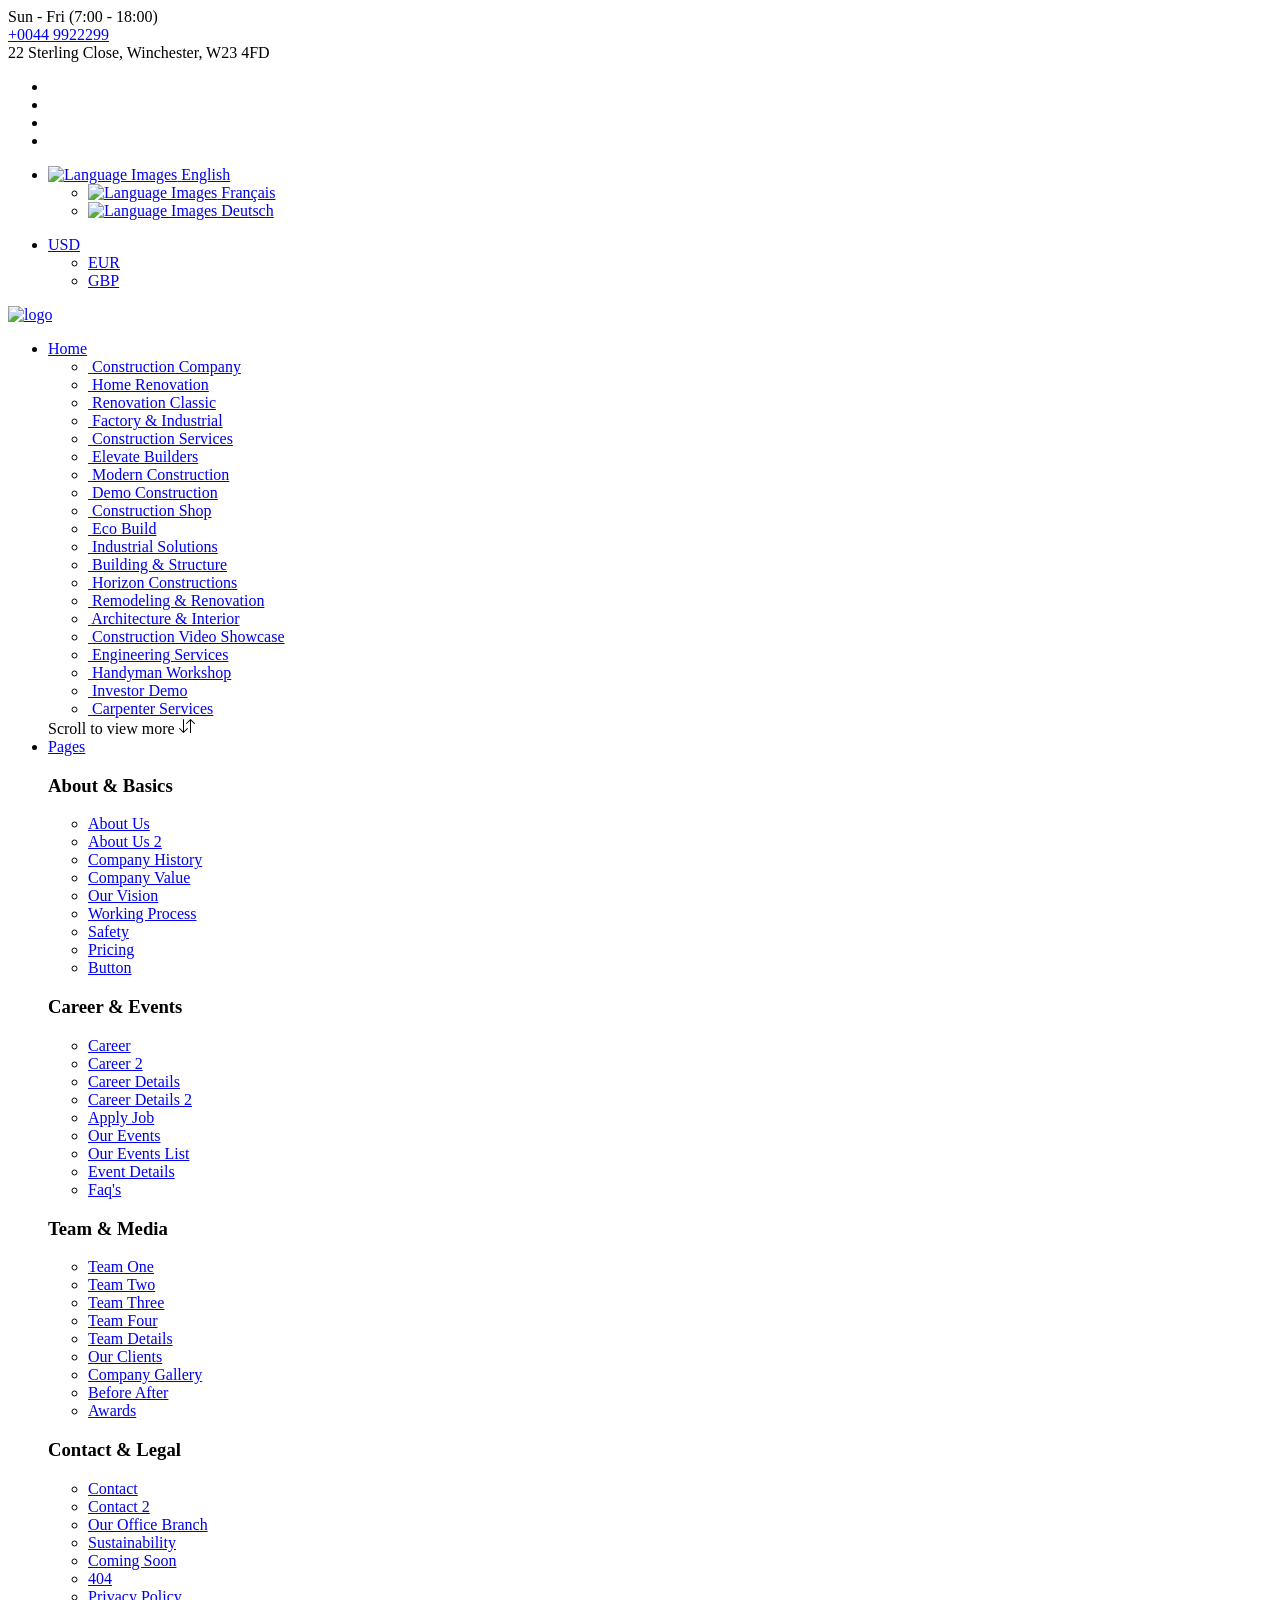
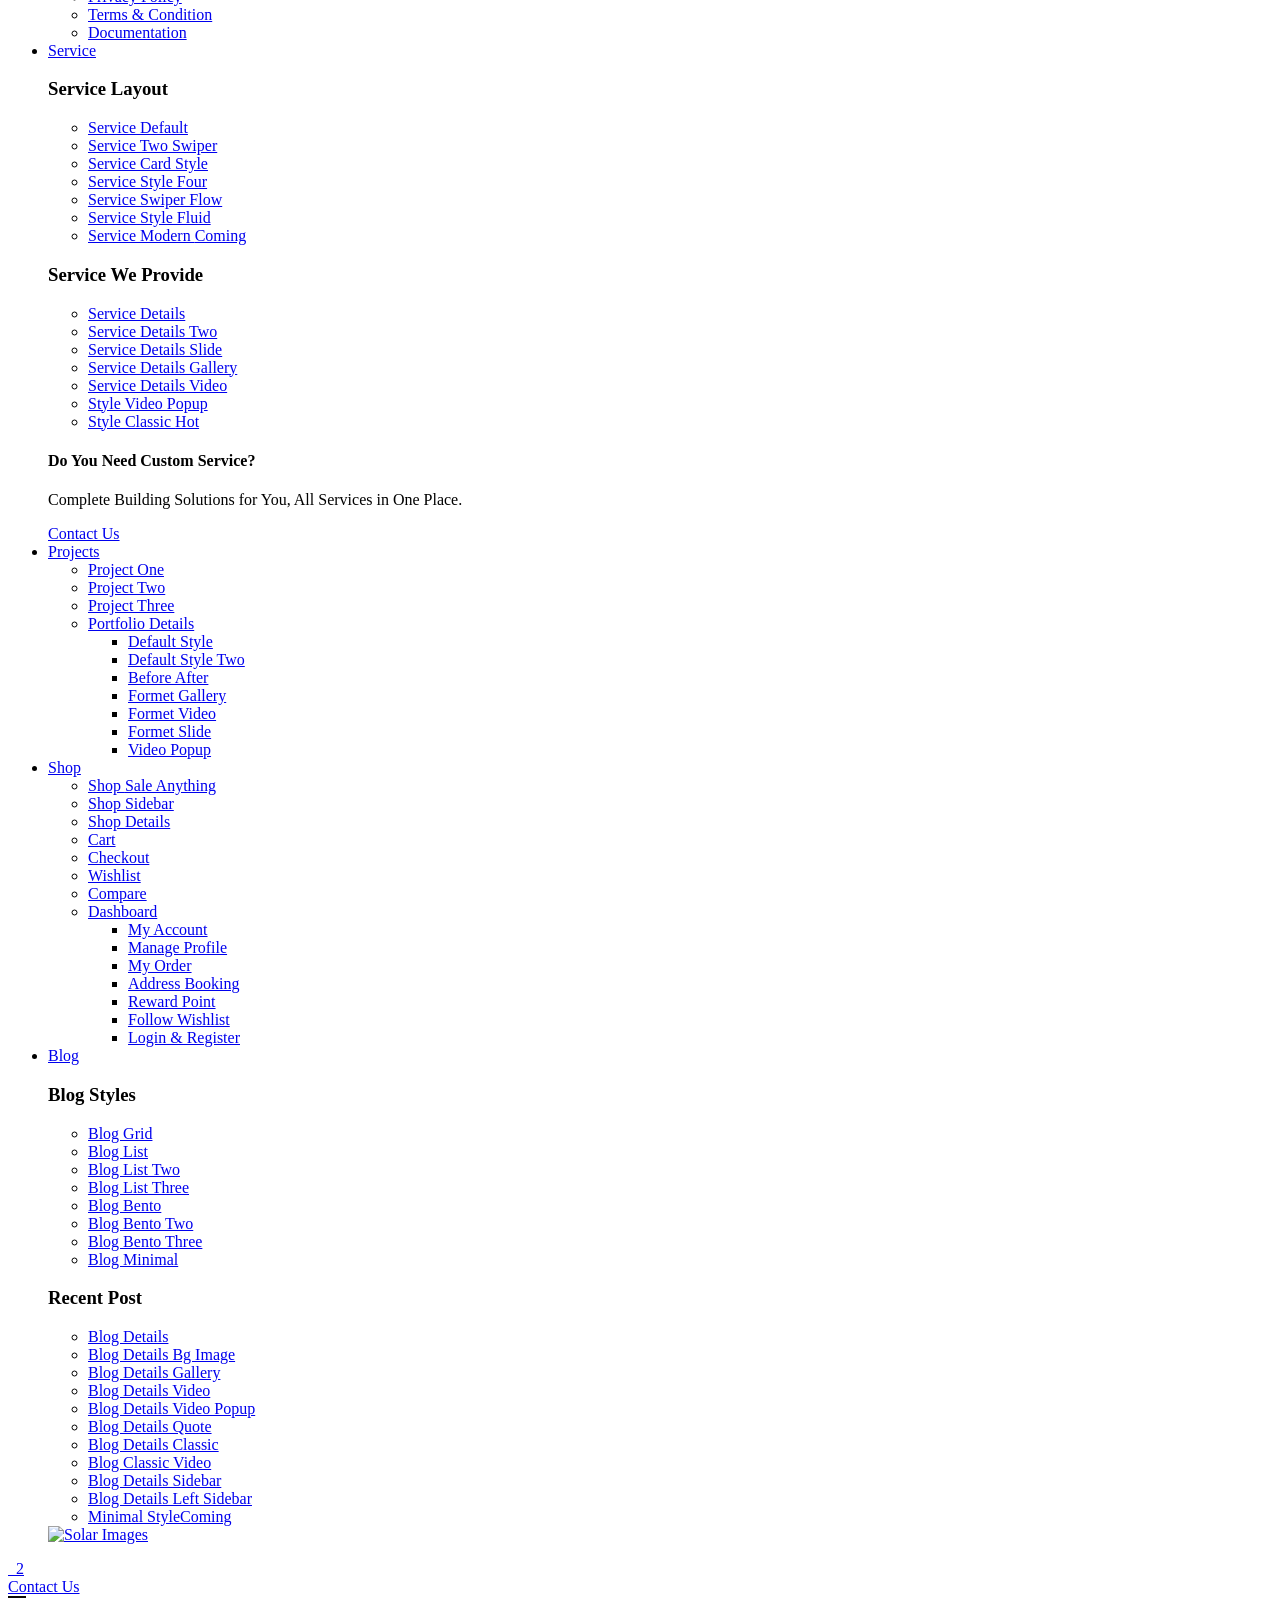
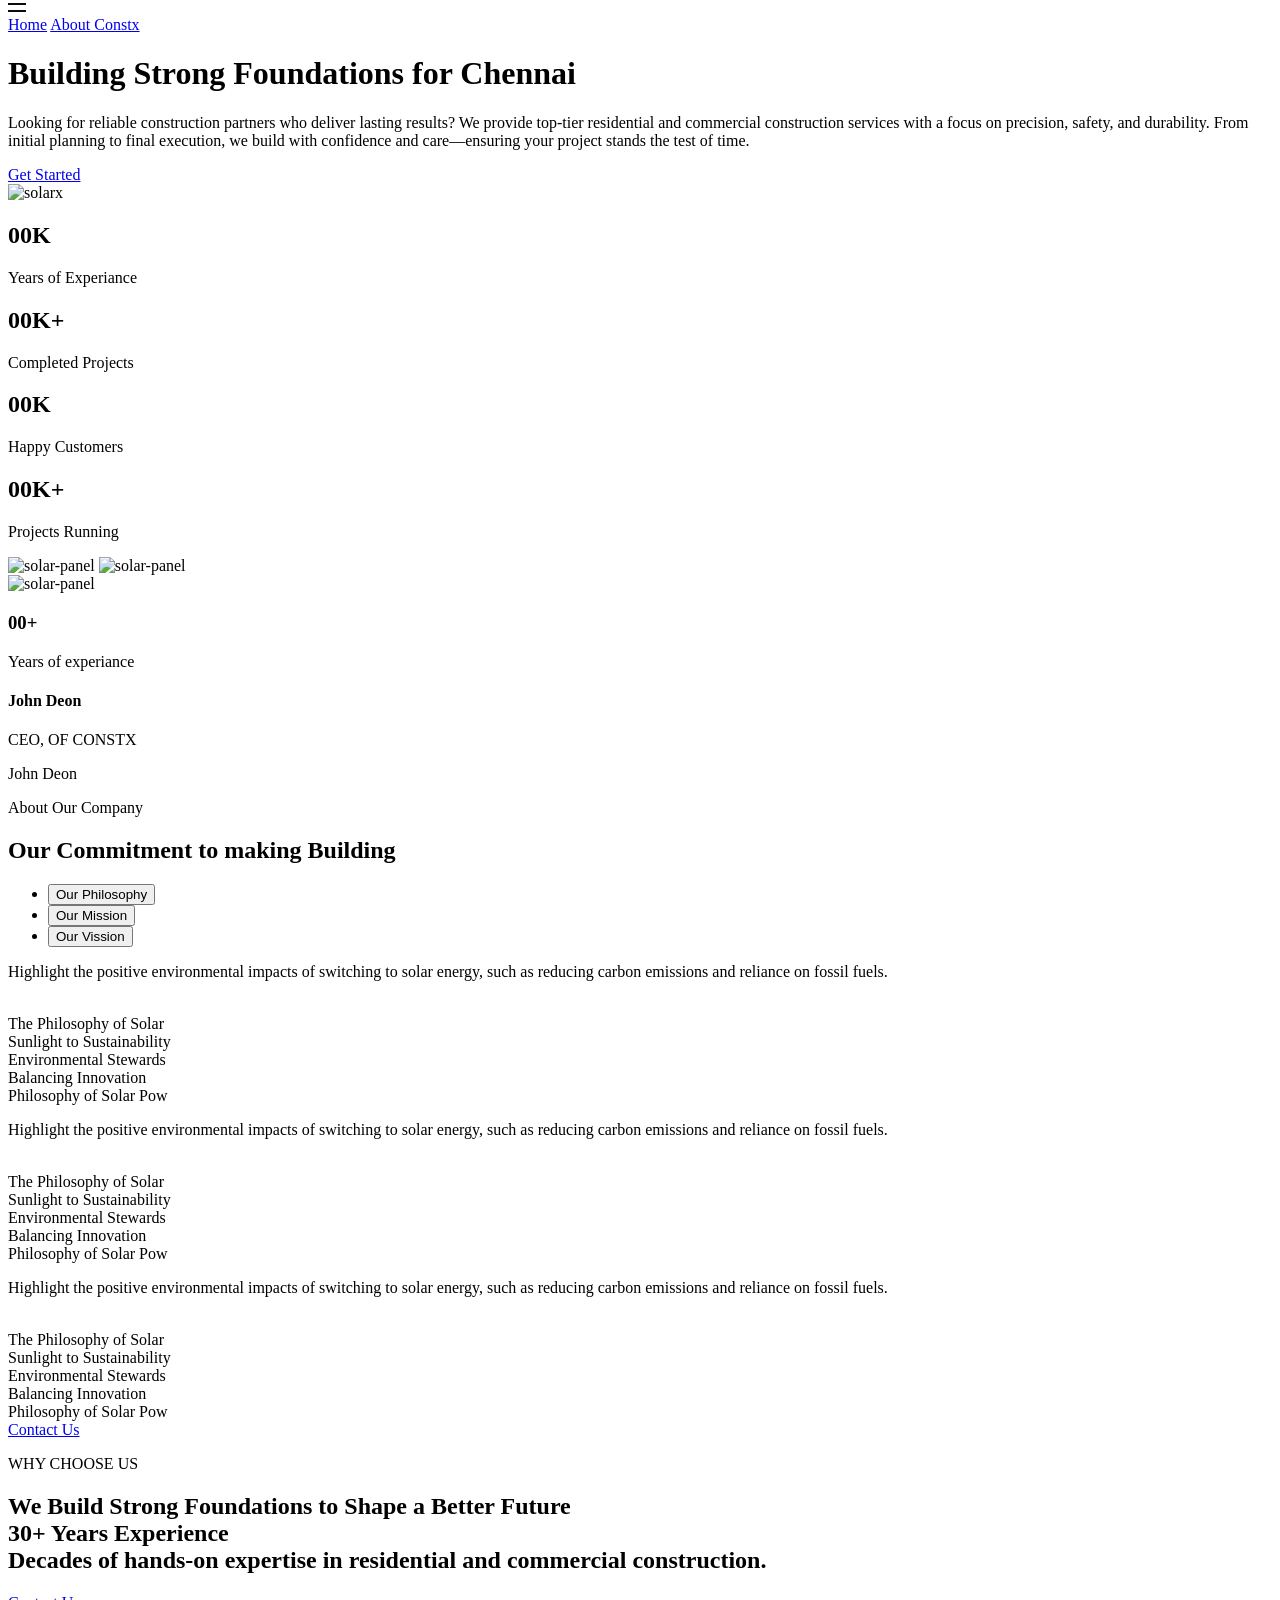
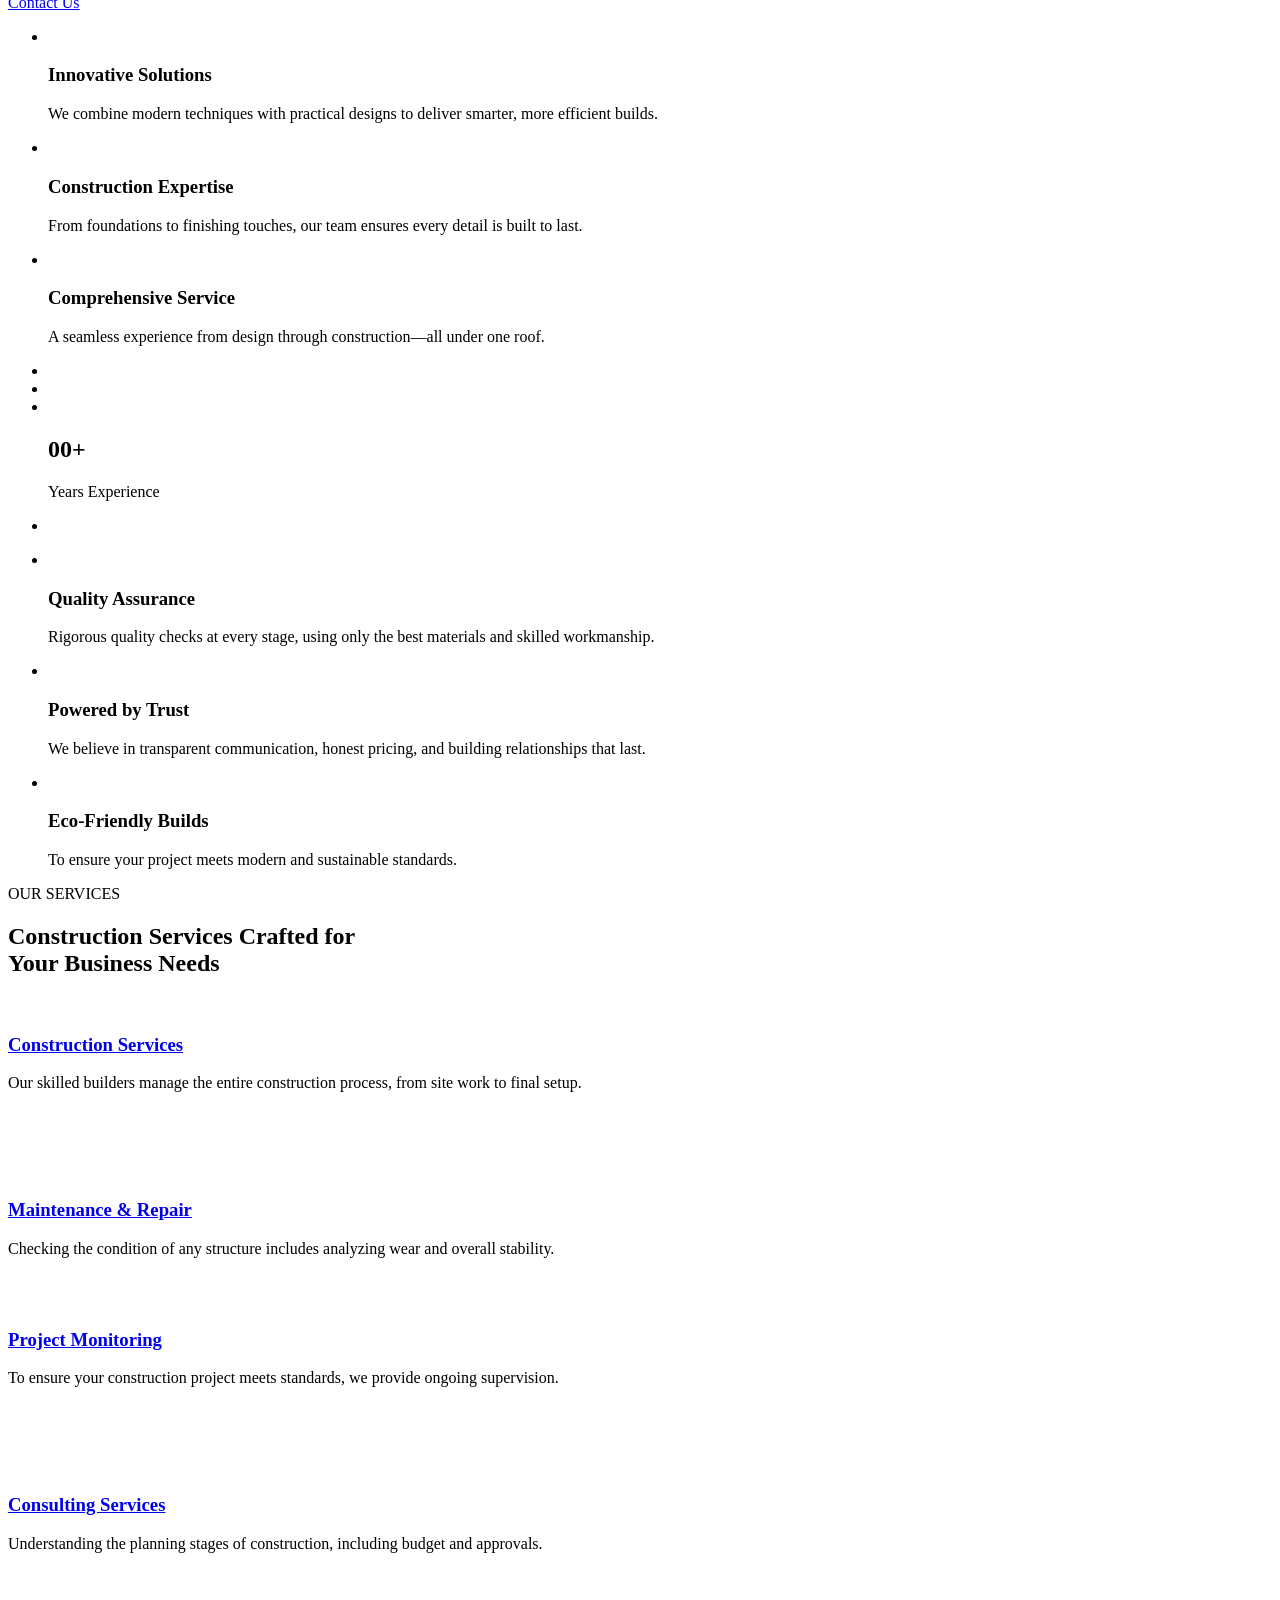
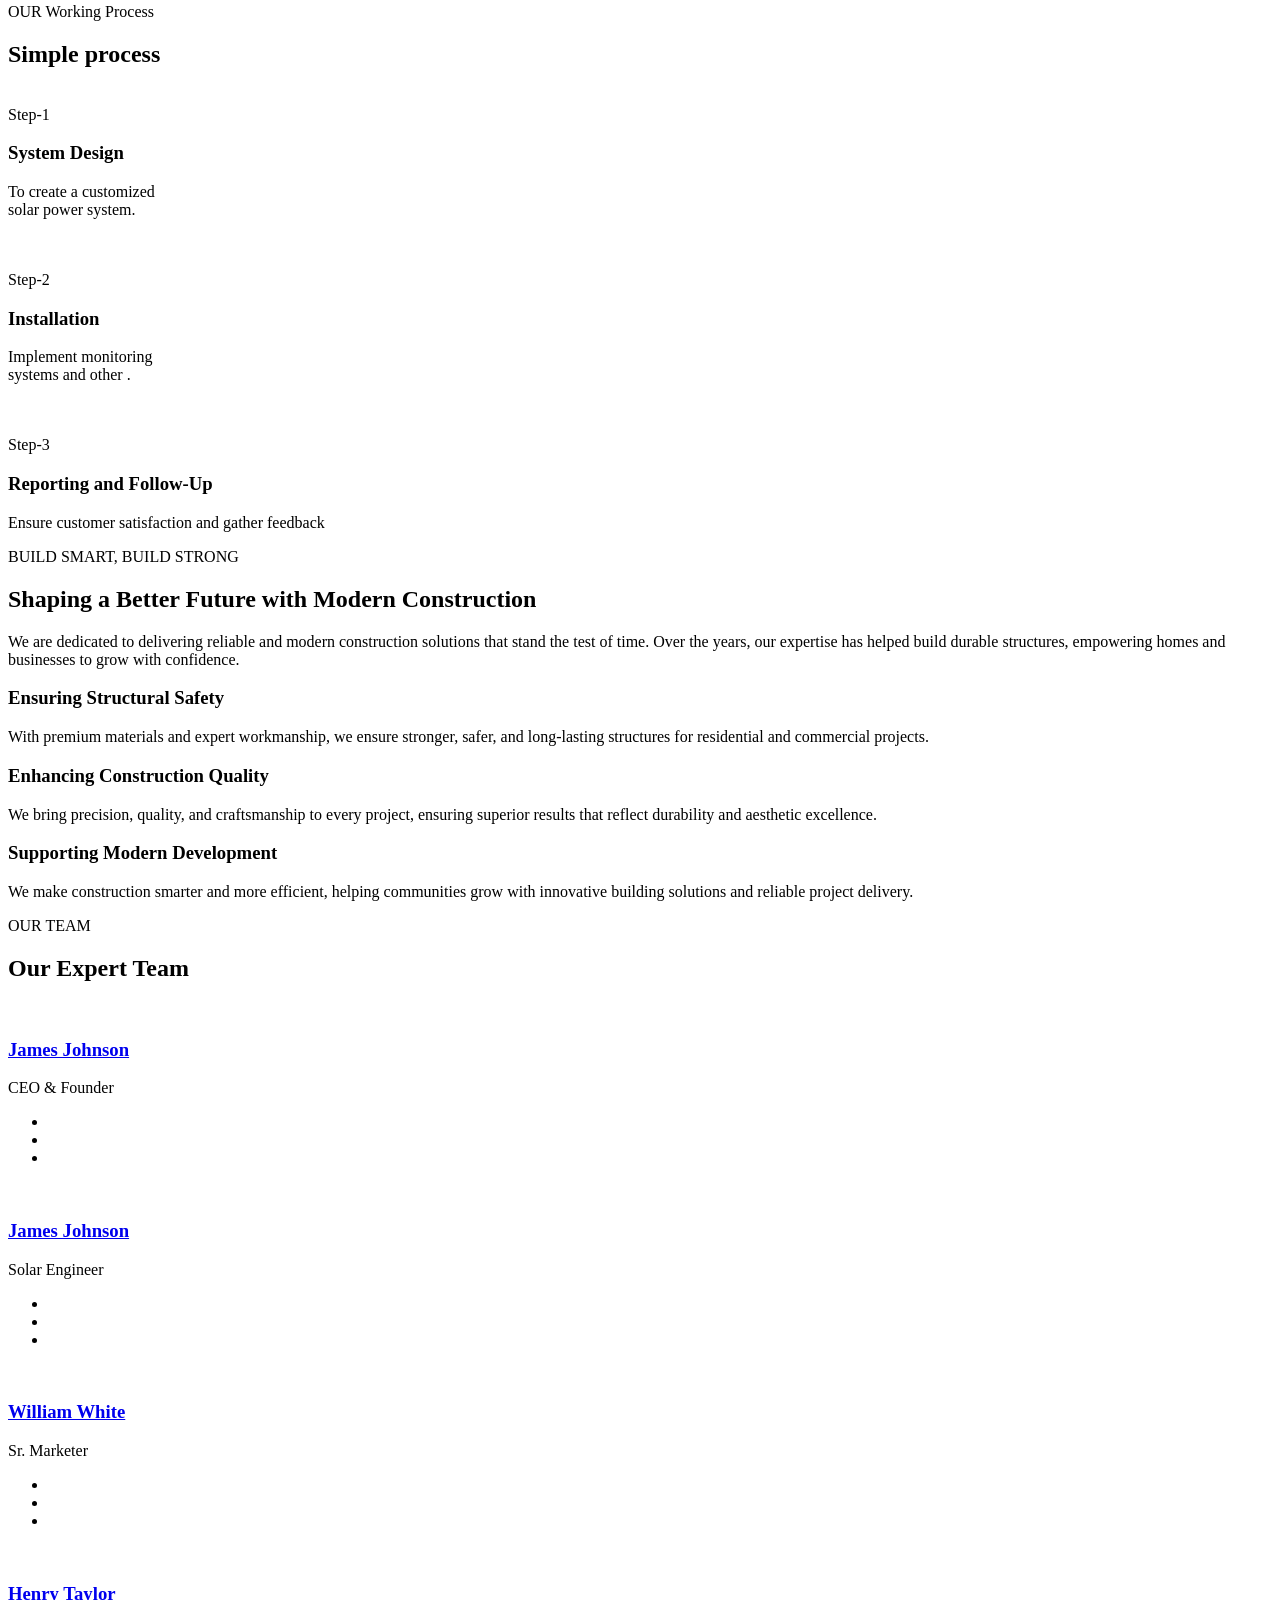
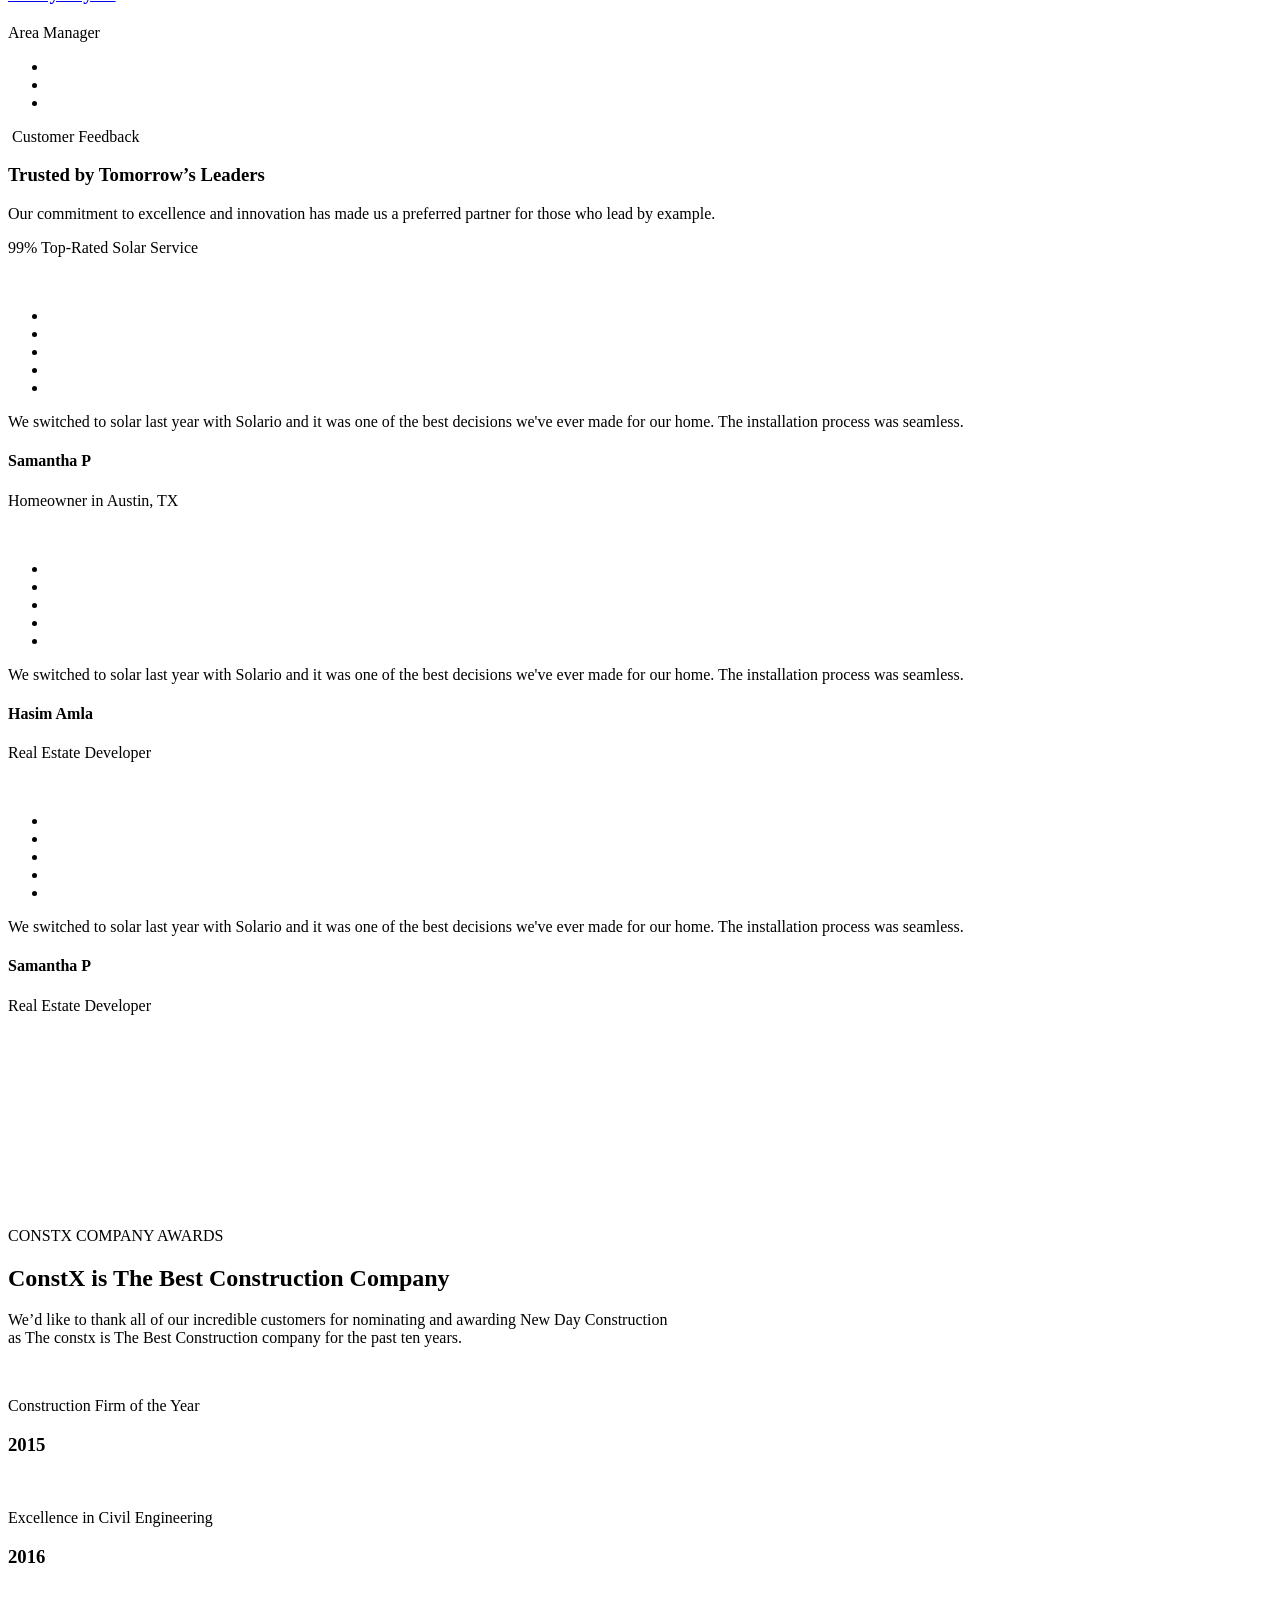
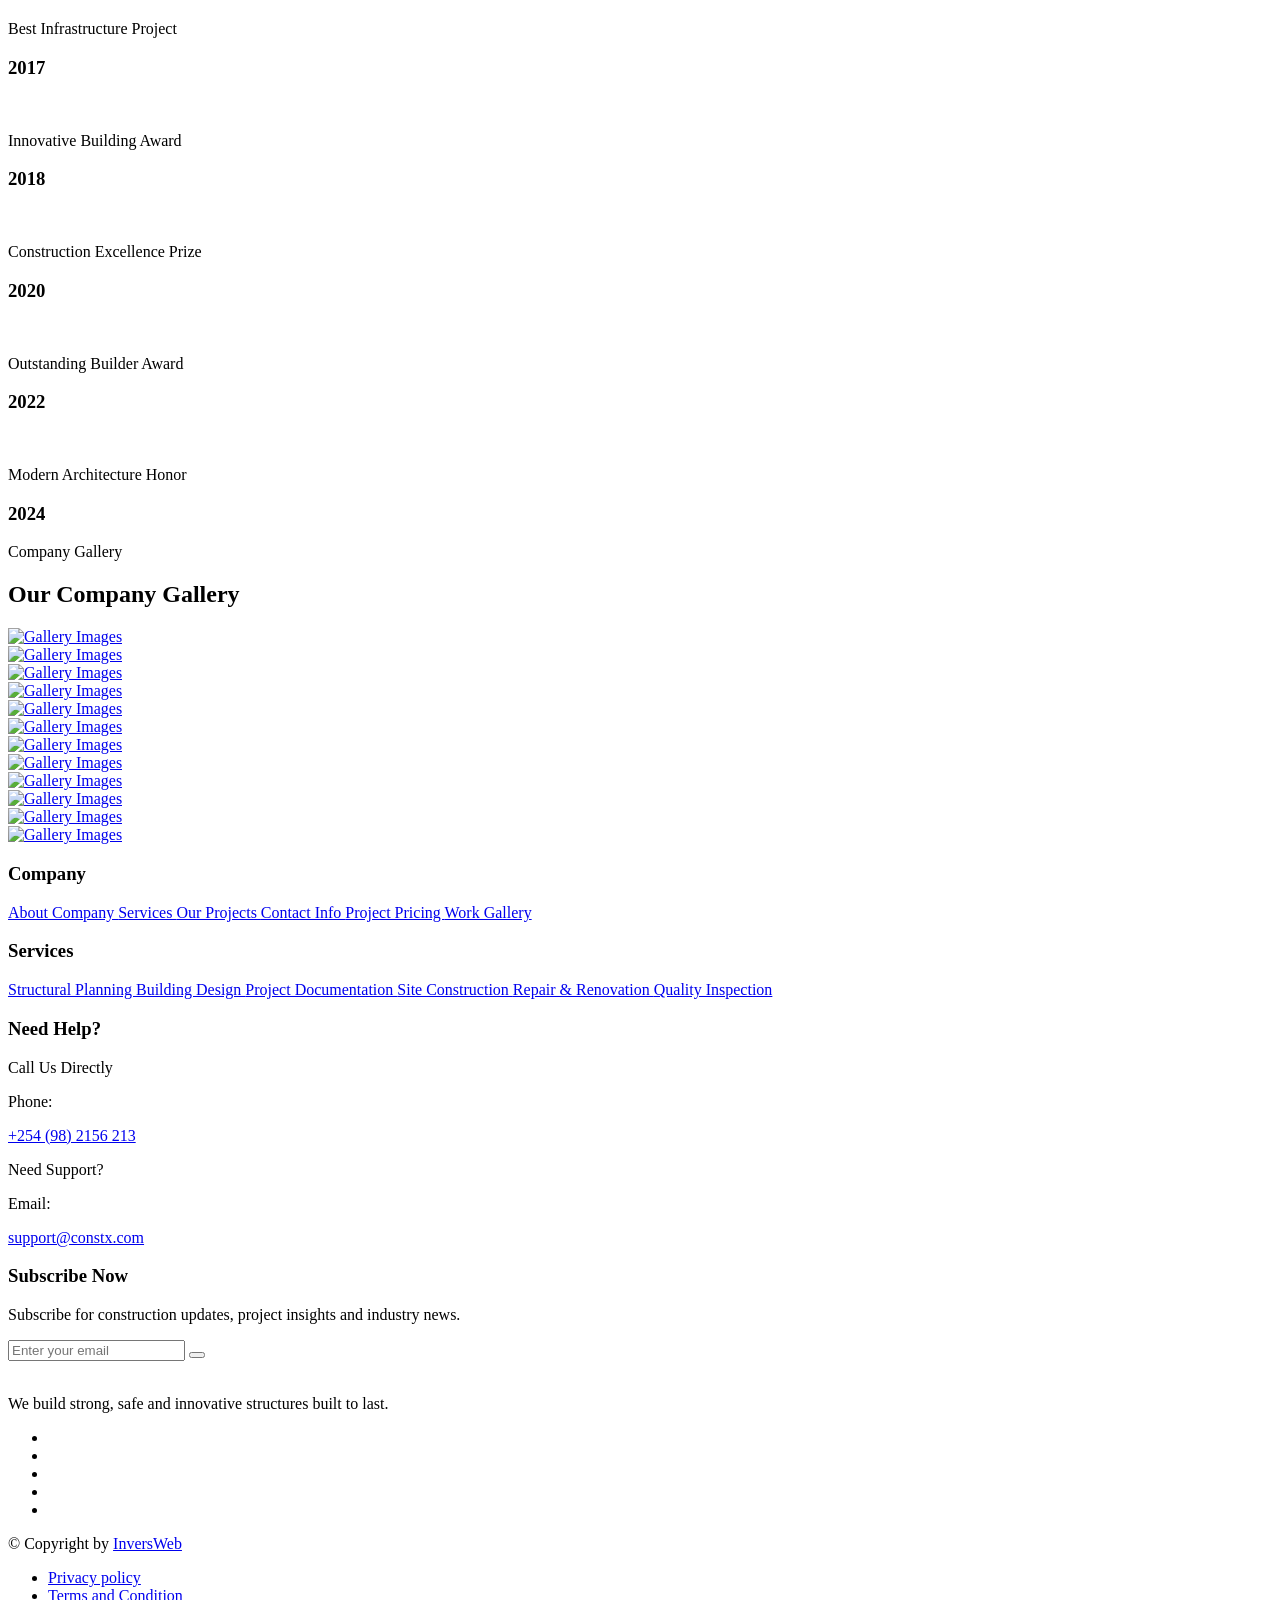
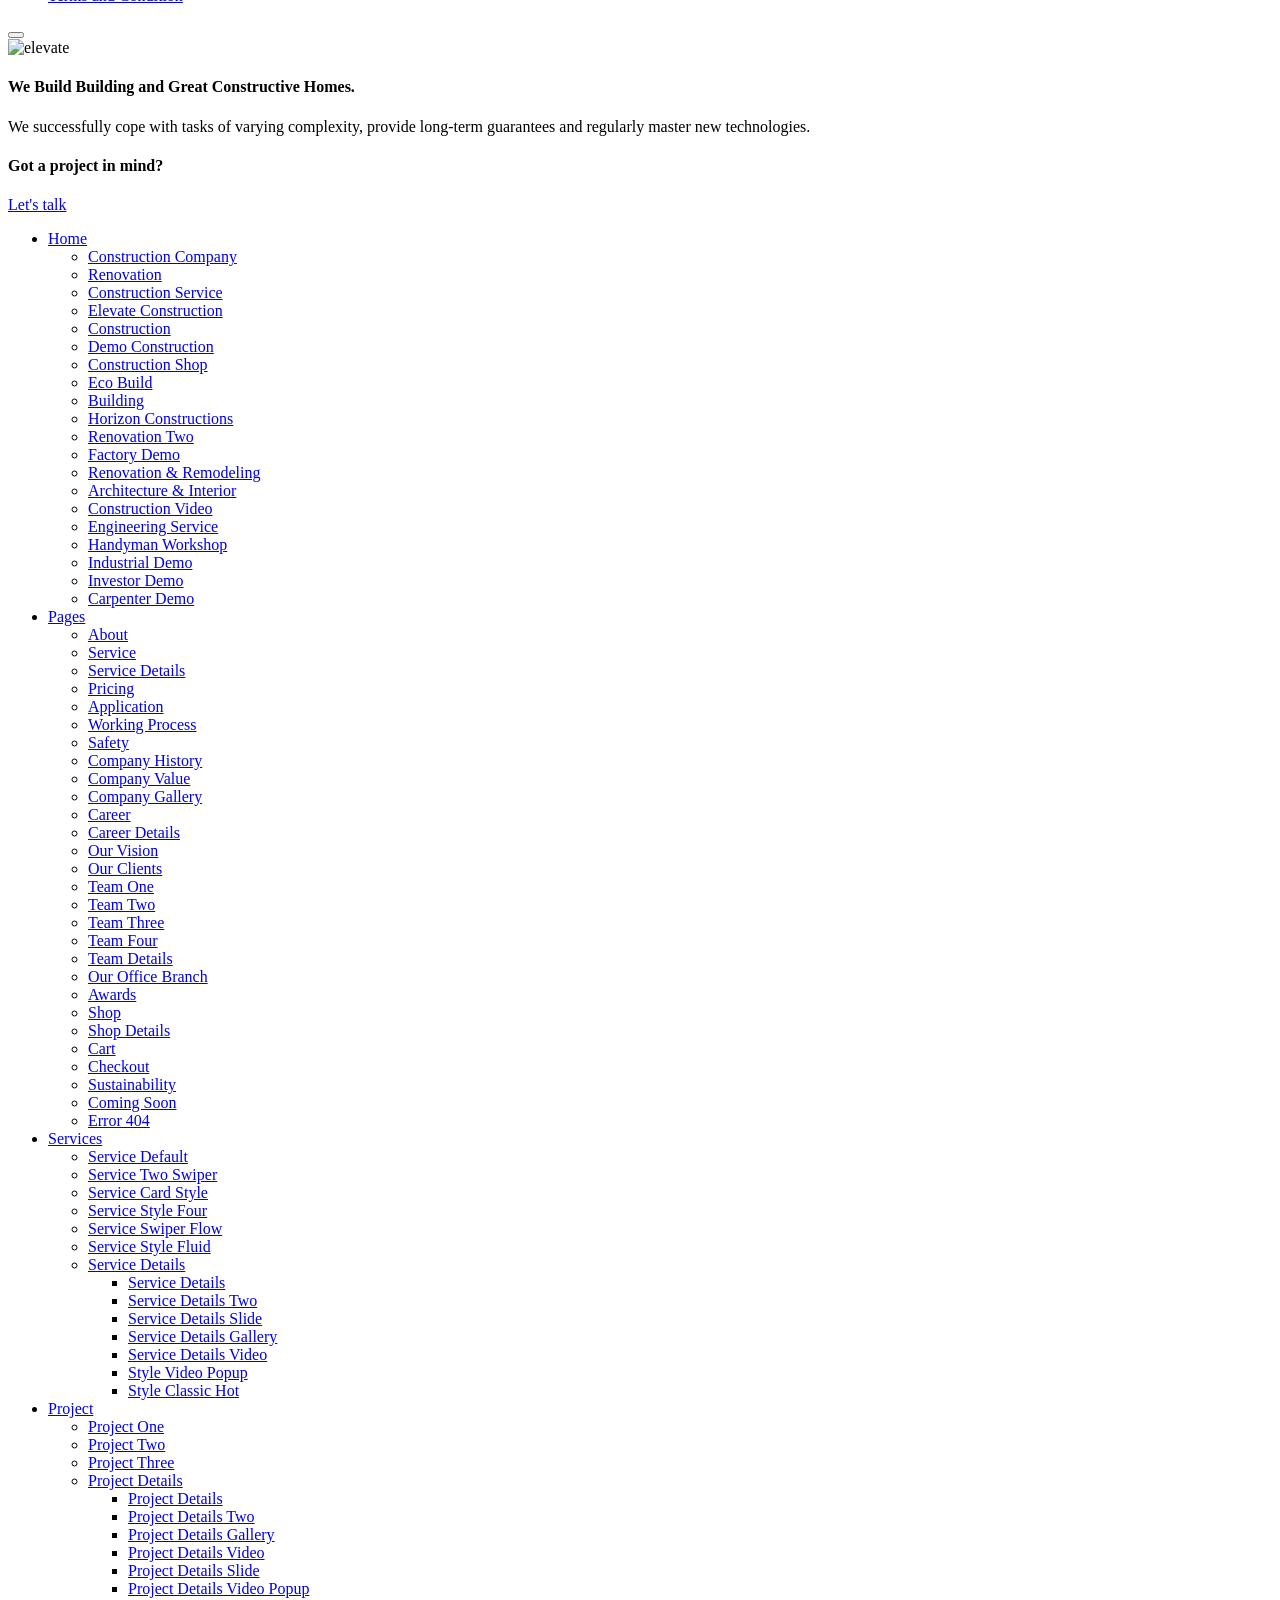
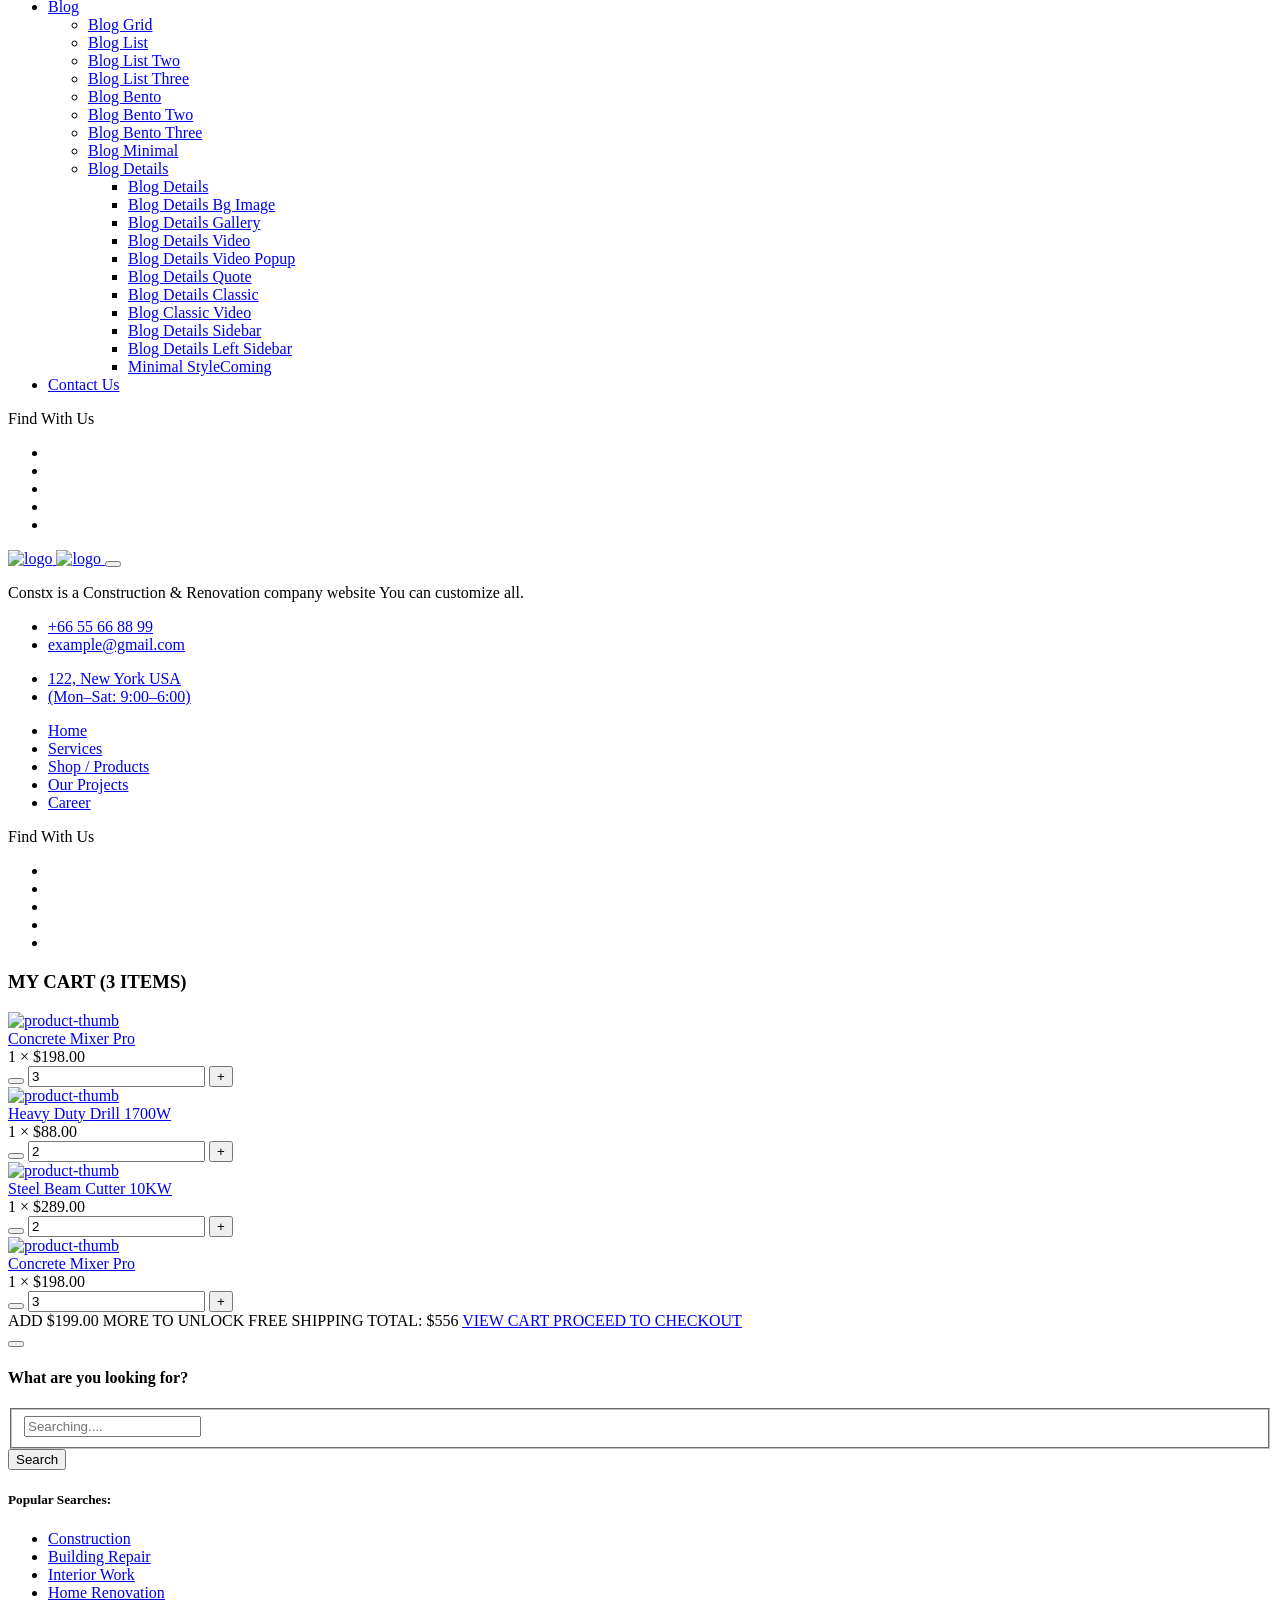
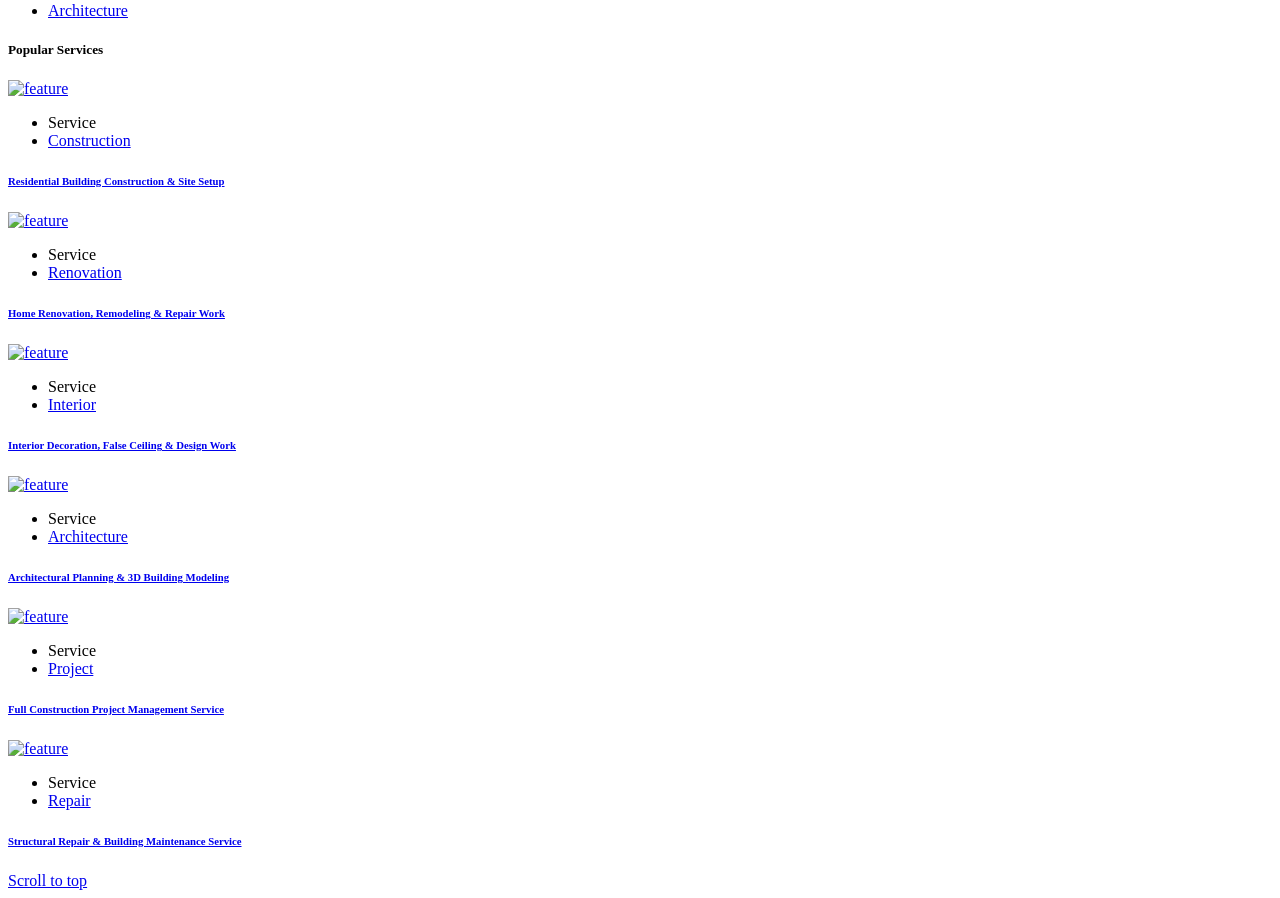
==== about.html @ 5472fe1e "Add files via upload" ====
<!DOCTYPE html>
<html lang="en">

<head>
    <link rel="preconnect" href="https://fonts.googleapis.com/">
    <link rel="preconnect" href="https://fonts.gstatic.com/" crossorigin>

    <meta charset="UTF-8">
    <meta http-equiv="X-UA-Compatible" content="IE=edge">
    <meta name="viewport" content="width=device-width, initial-scale=1.0">
    <meta name="description" content="A modern and responsive construction website template built for construction, interior design, handyman, plumber, renovation and maintenance businesses. Clean design, fast performance and SEO optimized for professional service websites.">
    <!-- Place favicon.ico in the root directory -->
    <link rel="shortcut icon" type="image/x-icon" href="assets/images/fav.svg">
    <title>About US | Constx Construction</title>

    <link rel="preload" as="style" href="https://fonts.googleapis.com/css2?family=Rubik:ital,wght@0,300..900&amp;display=swap" onload="this.onload=null;this.rel='stylesheet'">
    <link rel="preload" as="style" href="https://fonts.googleapis.com/css2?family=Exo:ital,wght@0,100..900&amp;display=swap" onload="this.onload=null;this.rel='stylesheet'">
    <noscript>
        <link rel="stylesheet" href="https://fonts.googleapis.com/css2?family=Rubik:ital,wght@0,300..900&amp;display=swap">
        <link rel="stylesheet" href="https://fonts.googleapis.com/css2?family=Exo:ital,wght@0,100..900&amp;display=swap">
    </noscript>

    <!-- fontawesome css -->
    <link rel="preload" href="assets/css/plugins/fontawesome.css" as="style" onload="this.rel='stylesheet'">
    <link rel="preload" href="assets/css/plugins/swiper.css" as="style" onload="this.rel='stylesheet'">
    <!-- <link rel="preload" href="assets/css/plugins/aos.css" as="style" onload="this.rel='stylesheet'"> -->
    <link rel="preload" href="assets/css/plugins/unicons.css" as="style" onload="this.rel='stylesheet'">
    <link rel="preload" href="assets/css/plugins/metismenu.css" as="style" onload="this.rel='stylesheet'">
    <link rel="preload" href="assets/css/plugins/magnific-popup.css" as="style" onload="this.rel='stylesheet'">
    <link rel="preload" href="assets/css/plugins/hover-revel.css" as="style" onload="this.rel='stylesheet'">
    <link rel="preload" href="assets/css/plugins/timepickers.min.css" as="style" onload="this.rel='stylesheet'">
    <link rel="preload" href="assets/css/plugins/odometer.css" as="style" onload="this.rel='stylesheet'">
    <!-- bootstrap css -->
    <link rel="preload" href="assets/css/vendor/bootstrap.min.css" as="style" onload="this.rel='stylesheet'">
    <link rel="preload" as="image" href="%40%40PreloadImage.html">

    <style>
        .slider-img-seven {
            background: url(https://html.inversweb.com/images/banner/12.webp);
        }
    </style>

    <!-- main css -->
    <link rel="stylesheet" href="assets/css/style.css">
</head>



<body class="home-inner home-five home-green">

    <!-- Header Start -->
    <div class="loader-wrapper">
        <div class="loader">
        </div>
        <div class="loader-section section-left"></div>
        <div class="loader-section section-right"></div>
    </div>

    <!-- header srea start -->
    <header class="header-one header-seven inner header--sticky header-sticky-smooth">
        <div class="bg_header-top-inner">
            <div class="header-top-main">
                <div class="row">
                    <div class="col-lg-12">
                        <div class="header-top-wrapper">
                            <!-- left area header top -->
                            <div class="left">
                                <!-- single map area -->
                                <div class="single-component info-con">
                                    <div class="icon">
                                        <i class="fal fa-clock"></i>
                                    </div>
                                    <div class="info">
                                        <span>Sun - Fri (7:00 - 18:00)</span>
                                    </div>
                                </div>
                                <!-- single map area -->
                                <!-- single map area -->
                                <div class="single-component info-con">
                                    <div class="icon">
                                        <i class="fal fa-phone"></i>
                                    </div>
                                    <div class="info">
                                        <span><a class="hover-moving-primary" href="call-to_00449922299.html">+0044 9922299</a></span>
                                    </div>
                                </div>
                                <!-- single map area -->
                                <!-- single map area -->
                                <div class="single-component info-con">
                                    <div class="icon">
                                        <i class="fal fa-map-marker-alt"></i>
                                    </div>
                                    <div class="info">
                                        <span>22 Sterling Close, Winchester, W23 4FD</span>
                                    </div>
                                </div>
                                <!-- single map area -->
                            </div>
                            <!-- right area strat -->
                            <div class="right">
                                <ul class="social-wrapper-1 hover-bg-white ml_-10">
                                    <li class="single"><a target="_blank" href="https://www.facebook.com/"><i class="fab fa-facebook-f"></i></a></li>
                                    <li class="single"><a target="_blank" href="https://x.com/"><i class="fab fa-twitter"></i></a></li>
                                    <li class="single"><a target="_blank" href="https://www.instagram.com/"><i class="fab fa-instagram"></i></a></li>
                                    <li class="single"><a target="_blank" href="https://dribbble.com/"><i class="fal fa-globe"></i></a></li>
                                </ul>


                                <div class="header-info ml--10">
                                    <ul class="tmp-dropdown-menu switcher-language">
                                        <li class="has-child-menu">
                                            <a href="#">
                                                <img class="left-image" src="assets/images/others/en-us.png" alt="Language Images">
                                                <span class="menu-item">English</span>
                                                <i class="right-icon fa-solid fa-chevron-down"></i>
                                            </a>
                                            <ul class="sub-menu">
                                                <li>
                                                    <a href="#">
                                                        <img class="left-image" src="assets/images/others/fr.png" alt="Language Images">
                                                        <span class="menu-item">Français</span>
                                                    </a>
                                                </li>
                                                <li>
                                                    <a href="#">
                                                        <img class="left-image" src="assets/images/others/de.png" alt="Language Images">
                                                        <span class="menu-item">Deutsch</span>
                                                    </a>
                                                </li>
                                            </ul>
                                        </li>
                                    </ul>
                                </div>

                                <div class="header-info ml--5">
                                    <ul class="tmp-dropdown-menu switcher-language">
                                        <li class="has-child-menu">
                                            <a href="#">
                                                <span class="menu-item">USD</span>
                                                <i class="right-icon fa-solid fa-chevron-down"></i>
                                            </a>
                                            <ul class="sub-menu hover-reverse">
                                                <li>
                                                    <a href="#">
                                                        <span class="menu-item">EUR</span>
                                                    </a>
                                                </li>
                                                <li>
                                                    <a href="#">
                                                        <span class="menu-item">GBP</span>
                                                    </a>
                                                </li>
                                            </ul>
                                        </li>
                                    </ul>
                                </div>


                            </div>
                        </div>
                    </div>
                </div>
            </div>
        </div>
        <!-- header style hear -->
        <div class="header-main header-main-2">
            <div class="row">
                <div class="col-lg-12">
                    <div class="header-mid-one-wrapper wrapper-two">
                        <div class="logo-area shape-none">
                            <a href="index.html">
                                <img src="assets/images/logo/02.svg" alt="logo">
                            </a>
                        </div>
                        <div class="nav-area">
                            <ul class="mainmenu">
                                <li class="main-nav has-dropdown has-menu-child-item mega-menu">
                                    <a href="#">Home</a>
                                    <div class="tmp-mega-menu with-home-demos">
                                        <div class="wrapper demos-area-drop-down">
                                            <div class="row row--0">
                                                <div class="col-lg-12">

                                                    <ul class="mega-menu-item">
                                                        <li>
                                                            <a href="index.html" class="thumbnail-demos">
                                                                <img loading="lazy" src="assets/images/demos/01.webp" alt="">
                                                            </a>
                                                            <a href="index.html">Construction Company <span class="btn-icon"><i class="fa-solid fa-arrow-right"></i></span></a>
                                                        </li>
                                                        <li>
                                                            <a href="index-two.html" class="thumbnail-demos">
                                                                <img loading="lazy" src="assets/images/demos/02.webp" alt="">
                                                            </a>
                                                            <a href="index-two.html">Home Renovation <span class="btn-icon"><i class="fa-solid fa-arrow-right"></i></span></a>
                                                        </li>
                                                        <li>
                                                            <a href="index-eleven.html" class="thumbnail-demos">
                                                                <img loading="lazy" src="assets/images/demos/11.webp" alt="">
                                                            </a>
                                                            <a href="index-eleven.html">Renovation Classic <span class="btn-icon"><i class="fa-solid fa-arrow-right"></i></span></a>
                                                        </li>
                                                        <li>
                                                            <a href="index-twelve.html" class="thumbnail-demos">
                                                                <img loading="lazy" src="assets/images/demos/12.webp" alt="">
                                                            </a>
                                                            <a href="index-twelve.html">Factory & Industrial <span class="btn-icon"><i class="fa-solid fa-arrow-right"></i></span></a>
                                                        </li>

                                                        <li>
                                                            <a href="index-three.html" class="thumbnail-demos">
                                                                <img loading="lazy" src="assets/images/demos/03.webp" alt="">
                                                            </a>
                                                            <a href="index-three.html">Construction Services <span class="btn-icon"><i class="fa-solid fa-arrow-right"></i></span></a>
                                                        </li>
                                                        <li>
                                                            <a href="index-four.html" class="thumbnail-demos">
                                                                <img loading="lazy" src="assets/images/demos/04.webp" alt="">
                                                            </a>
                                                            <a href="index-four.html">Elevate Builders <span class="btn-icon"><i class="fa-solid fa-arrow-right"></i></span></a>
                                                        </li>
                                                        <li>
                                                            <a href="index-five.html" class="thumbnail-demos">
                                                                <img loading="lazy" src="assets/images/demos/05.webp" alt="">
                                                            </a>
                                                            <a href="index-five.html">Modern Construction <span class="btn-icon"><i class="fa-solid fa-arrow-right"></i></span></a>
                                                        </li>
                                                        <li>
                                                            <a href="index-six.html" class="thumbnail-demos">
                                                                <img loading="lazy" src="assets/images/demos/06.webp" alt="">
                                                            </a>
                                                            <a href="index-six.html">Demo Construction <span class="btn-icon"><i class="fa-solid fa-arrow-right"></i></span></a>
                                                        </li>
                                                        <li>
                                                            <a href="index-seven.html" class="thumbnail-demos">
                                                                <img loading="lazy" src="assets/images/demos/07.webp" alt="">
                                                            </a>
                                                            <a href="index-seven.html">Construction Shop <span class="btn-icon"><i class="fa-solid fa-arrow-right"></i></span></a>
                                                        </li>
                                                        <li>
                                                            <a href="index-eight.html" class="thumbnail-demos">
                                                                <img loading="lazy" src="assets/images/demos/08.webp" alt="">
                                                            </a>
                                                            <a href="index-eight.html">Eco Build <span class="btn-icon"><i class="fa-solid fa-arrow-right"></i></span></a>
                                                        </li>

                                                        <li>
                                                            <a href="index-eighteen.html" class="thumbnail-demos">
                                                                <img loading="lazy" src="assets/images/demos/18.webp" alt="">
                                                            </a>
                                                            <a href="index-eighteen.html">Industrial Solutions <span class="btn-icon"><i class="fa-solid fa-arrow-right"></i></span></a>
                                                        </li>
                                                        <li>
                                                            <a href="index-nine.html" class="thumbnail-demos">
                                                                <img loading="lazy" src="assets/images/demos/09.webp" alt="">
                                                            </a>
                                                            <a href="index-nine.html">Building & Structure <span class="btn-icon"><i class="fa-solid fa-arrow-right"></i></span></a>
                                                        </li>
                                                        <li>
                                                            <a href="index-ten.html" class="thumbnail-demos">
                                                                <img loading="lazy" src="assets/images/demos/10.webp" alt="">
                                                            </a>
                                                            <a href="index-ten.html">Horizon Constructions <span class="btn-icon"><i class="fa-solid fa-arrow-right"></i></span></a>
                                                        </li>
                                                        <li>
                                                            <a href="index-thirteen.html" class="thumbnail-demos">
                                                                <img loading="lazy" src="assets/images/demos/13.webp" alt="">
                                                            </a>
                                                            <a href="index-thirteen.html">Remodeling & Renovation <span class="btn-icon"><i class="fa-solid fa-arrow-right"></i></span></a>
                                                        </li>
                                                        <li>
                                                            <a href="index-fourteen.html" class="thumbnail-demos">
                                                                <img loading="lazy" src="assets/images/demos/14.webp" alt="">
                                                            </a>
                                                            <a href="index-fourteen.html">Architecture & Interior <span class="btn-icon"><i class="fa-solid fa-arrow-right"></i></span></a>
                                                        </li>
                                                        <li>
                                                            <a href="index-fifteen.html" class="thumbnail-demos">
                                                                <img loading="lazy" src="assets/images/demos/15.webp" alt="">
                                                            </a>
                                                            <a href="index-fifteen.html">Construction Video Showcase <span class="btn-icon"><i class="fa-solid fa-arrow-right"></i></span></a>
                                                        </li>
                                                        <li>
                                                            <a href="index-sixteen.html" class="thumbnail-demos">
                                                                <img loading="lazy" src="assets/images/demos/16.webp" alt="">
                                                            </a>
                                                            <a href="index-sixteen.html">Engineering Services <span class="btn-icon"><i class="fa-solid fa-arrow-right"></i></span></a>
                                                        </li>
                                                        <li>
                                                            <a href="index-seventeen.html" class="thumbnail-demos">
                                                                <img loading="lazy" src="assets/images/demos/17.webp" alt="">
                                                            </a>
                                                            <a href="index-seventeen.html">Handyman Workshop <span class="btn-icon"><i class="fa-solid fa-arrow-right"></i></span></a>
                                                        </li>
                                                        <li>
                                                            <a href="index-nineteen.html" class="thumbnail-demos">
                                                                <img loading="lazy" src="assets/images/demos/19.webp" alt="">
                                                            </a>
                                                            <a href="index-nineteen.html">Investor Demo <span class="btn-icon"><i class="fa-solid fa-arrow-right"></i></span></a>
                                                        </li>
                                                        <li>
                                                            <a href="index-twenty.html" class="thumbnail-demos">
                                                                <img loading="lazy" src="assets/images/demos/20.webp" alt="">
                                                            </a>
                                                            <a href="index-twenty.html">Carpenter Services <span class="btn-icon"><i class="fa-solid fa-arrow-right"></i></span></a>
                                                        </li>
                                                    </ul>

                                                    <div class="load-demo-btn-wrap ptb--10">
                                                        <div class="load-demo-btn text-center">
                                                            <span class="color-white b3">Scroll to view more 
                                        <svg xmlns="http://www.w3.org/2000/svg" width="16" height="16" fill="currentColor" class="bi bi-arrow-down-up" viewBox="0 0 16 16">
                                            <path fill-rule="evenodd" d="M11.5 15a.5.5 0 0 0 .5-.5V2.707l3.146 3.147a.5.5 0 0 0 .708-.708l-4-4a.5.5 0 0 0-.708 0l-4 4a.5.5 0 1 0 .708.708L11 2.707V14.5a.5.5 0 0 0 .5.5zm-7-14a.5.5 0 0 1 .5.5v11.793l3.146-3.147a.5.5 0 0 1 .708.708l-4 4a.5.5 0 0 1-.708 0l-4-4a.5.5 0 0 1 .708-.708L4 13.293V1.5a.5.5 0 0 1 .5-.5z"></path>
                                        </svg>
                                    </span>
                                                        </div>
                                                    </div>

                                                </div>
                                            </div>
                                        </div>
                                    </div>

                                </li>

                                <li class="main-nav has-dropdown has-menu-child-item mega-menu">
                                    <a href="#">Pages</a>
                                    <div class="tmp-mega-menu">
                                        <div class="wrapper inner-page">
                                            <div class="container">

                                                <div class="row g-5">

                                                    <!-- Column 1 : About & Basics -->
                                                    <div class="col-lg-3">
                                                        <h3 class="inversweb-short-title">About & Basics</h3>
                                                        <ul class="mega-menu-item with-list parent-nav">
                                                            <li><a href="about.html">About Us</a></li>
                                                            <li><a href="about-2.html">About Us 2</a></li>
                                                            <li><a href="company-history.html">Company History</a></li>
                                                            <li><a href="company-value.html">Company Value</a></li>
                                                            <li><a href="our-vision.html">Our Vision</a></li>
                                                            <li><a href="working-process.html">Working Process</a></li>
                                                            <li><a href="safety.html">Safety</a></li>
                                                            <li><a href="pricing.html">Pricing</a></li>
                                                            <li><a href="button.html">Button</a></li>
                                                        </ul>
                                                    </div>

                                                    <!-- Column 2 : Career & Jobs -->
                                                    <div class="col-lg-3">
                                                        <h3 class="inversweb-short-title">Career & Events</h3>
                                                        <ul class="mega-menu-item with-list parent-nav">
                                                            <li><a href="career.html">Career</a></li>
                                                            <li><a href="career-2.html">Career 2</a></li>
                                                            <li><a href="career-details.html">Career Details</a></li>
                                                            <li><a href="career-details-2.html">Career Details 2</a></li>
                                                            <li><a href="application.html">Apply Job</a></li>
                                                            <li><a href="events.html">Our Events</a></li>
                                                            <li><a href="events-list.html">Our Events List</a></li>
                                                            <li><a href="event-details.html">Event Details</a></li>
                                                            <li><a href="faq.html">Faq's</a></li>
                                                        </ul>
                                                    </div>

                                                    <!-- Column 3 : Team & Media -->
                                                    <div class="col-lg-3">
                                                        <h3 class="inversweb-short-title">Team & Media</h3>
                                                        <ul class="mega-menu-item with-list parent-nav">
                                                            <li><a href="team.html">Team One</a></li>
                                                            <li><a href="team-two.html">Team Two</a></li>
                                                            <li><a href="team-three.html">Team Three</a></li>
                                                            <li><a href="team-four.html">Team Four</a></li>
                                                            <li><a href="team-details.html">Team Details</a></li>
                                                            <li><a href="clients.html">Our Clients</a></li>
                                                            <li><a href="gallery.html">Company Gallery</a></li>
                                                            <li><a href="before-after.html">Before After</a></li>
                                                            <li><a href="award.html">Awards</a></li>
                                                        </ul>
                                                    </div>

                                                    <!-- Column 4 : Contact, Utility & Legal -->
                                                    <div class="col-lg-3">
                                                        <h3 class="inversweb-short-title">Contact & Legal</h3>
                                                        <ul class="mega-menu-item with-list parent-nav">
                                                            <li><a href="contact.html">Contact</a></li>
                                                            <li><a href="contact-2.html">Contact 2</a></li>
                                                            <li><a href="office-branch.html">Our Office Branch</a></li>
                                                            <li><a href="sustainability.html">Sustainability</a></li>
                                                            <li><a href="coming-soon.html">Coming Soon</a></li>
                                                            <li><a href="404.html">404</a></li>
                                                            <li><a href="privacy-policy.html">Privacy Policy</a></li>
                                                            <li><a href="terms-condition.html">Terms & Condition</a></li>
                                                            <li><a target="_blank" href="http://doc.inversweb.com/constx">Documentation</a></li>
                                                        </ul>
                                                    </div>

                                                </div>


                                            </div>
                                        </div>
                                    </div>
                                </li>


                                <li class="main-nav has-dropdown has-menu-child-item mega-menu position-relative">
                                    <a href="#">Service</a>
                                    <div class="tmp-mega-menu width-small-mega">
                                        <div class="wrapper">

                                            <div class="row row--15">
                                                <div class="col-lg-12 col-xl-6 col-xxl-6 single-mega-item">
                                                    <h3 class="tmp-short-title">Service Layout</h3>
                                                    <ul class="mega-menu-item mb--20">
                                                        <li><a href="service.html">Service Default</a></li>
                                                        <li><a href="service-two.html">Service Two Swiper</a></li>
                                                        <li><a href="service-three.html">Service Card Style</a></li>
                                                        <li><a href="service-three-four.html">Service Style Four</a></li>
                                                        <li><a href="service-five.html">Service Swiper Flow</a></li>
                                                        <li><a href="service-six.html">Service Style Fluid</a></li>

                                                        <li><a href="#">Service Modern <span class="invers-badge-card">Coming</span></a></li>
                                                    </ul>
                                                </div>
                                                <div class="col-lg-12 col-xl-6 col-xxl-6 single-mega-item">
                                                    <h3 class="tmp-short-title">Service We Provide</h3>
                                                    <ul class="mega-menu-item mb--20">
                                                        <li><a href="service-details.html">Service Details</a></li>
                                                        <li><a href="service-details-two.html">Service Details Two</a></li>
                                                        <li><a href="service-details-slide.html">Service Details Slide</a></li>
                                                        <li><a href="service-details-gallery.html">Service Details Gallery</a></li>
                                                        <li><a href="service-details-video.html">Service Details Video</a></li>
                                                        <li><a href="service-details-popup-video.html">Style Video Popup</a></li>
                                                        <li><a href="service-details-classic.html">Style Classic <span class="invers-badge-card">Hot</span></a></li>
                                                    </ul>
                                                </div>
                                            </div>
                                            <div class="row">
                                                <div class="col-lg-12">
                                                    <div class="mega-top-banner">
                                                        <div class="content">
                                                            <h4 class="title">Do You Need Custom Service?</h4>
                                                            <p class="description">Complete Building Solutions for You, All Services in One Place.</p>
                                                        </div>

                                                        <a href="contact.html" class="tmp-btn btn-primary hover-icon-reverse btn-sm">
                                                            <span class="icon-reverse-wrapper">
                                        <span class="btn-text">Contact Us</span>
                                                            <span class="btn-icon"><i class="fa-solid fa-arrow-right"></i></span>
                                                            <span class="btn-icon"><i class="fa-solid fa-arrow-right"></i></span>
                                                            </span>
                                                        </a>
                                                    </div>
                                                </div>
                                            </div>

                                        </div>
                                    </div>
                                </li>
                                <li class="main-nav has-dropdown has-menu-child-item project-a-after">
                                    <a href="#">Projects</a>
                                    <ul class="submenu parent-nav">
                                        <li><a href="portfolio.html">Project One</a></li>
                                        <li><a href="portfolio-two.html">Project Two</a></li>
                                        <li><a href="portfolio-three.html">Project Three</a></li>
                                        <li class="has-third-lev">
                                            <a href="#">Portfolio Details <i class="fa-solid fa-chevron-right"></i></a>
                                            <ul class="submenu">
                                                <li><a href="portfolio-details.html">Default Style</a></li>
                                                <li><a href="portfolio-details-2.html">Default Style Two</a></li>
                                                <li><a href="portfolio-details-before-after.html">Before After</a></li>
                                                <li><a href="portfolio-details-gallery.html">Formet Gallery</a></li>
                                                <li><a href="portfolio-details-video.html">Formet Video</a></li>
                                                <li><a href="portfolio-details-slide.html">Formet Slide</a></li>
                                                <li><a href="portfolio-details-video-popup.html">Video Popup</a></li>
                                            </ul>
                                        </li>
                                    </ul>
                                </li>

                                <li class="main-nav has-dropdown has-menu-child-item project-a-after">
                                    <a href="#">Shop</a>
                                    <ul class="submenu parent-nav">

                                        <li><a href="shop.html">Shop <span class="invers-badge-card">Sale Anything</span></a>
                                        </li>
                                        <li><a href="shop-sidebar-left.html">Shop Sidebar</a>
                                        </li>
                                        <li><a href="shop-details.html">Shop Details</a>
                                        </li>
                                        <li><a href="cart.html">Cart</a>
                                        </li>
                                        <li><a href="checkout.html">Checkout</a>
                                        </li>
                                        <li><a href="wishlist.html">Wishlist</a>
                                        </li>
                                        <li><a href="compare.html">Compare</a>
                                        </li>

                                        <li class="has-third-lev">
                                            <a href="#">Dashboard <i class="fa-solid fa-chevron-right"></i></a>
                                            <ul class="submenu">
                                                <li><a href="my-account.html">My Account</a></li>
                                                <li><a href="manage-profile.html">Manage Profile</a></li>
                                                <li><a href="my-order.html">My Order</a></li>
                                                <li><a href="address-booking.html">Address Booking</a></li>
                                                <li><a href="reward-point.html">Reward Point</a></li>
                                                <li><a href="follow-wishlist.html">Follow Wishlist</a></li>
                                                <li><a href="login.html">Login & Register</a></li>
                                            </ul>
                                        </li>

                                    </ul>
                                </li>


                                <li class="main-nav has-dropdown mega-menu has-menu-child-item position-static">
                                    <a href="#">Blog</a>
                                    <div class="tmp-mega-menu width-small-mega mega-card-view">
                                        <div class="wrapper">
                                            <div class="row row--15">
                                                <div class="col-lg-12 col-xl-4 col-xxl-4 single-mega-item ">
                                                    <h3 class="tmp-short-title">Blog Styles</h3>
                                                    <ul class="mega-menu-item">
                                                        <li><a href="blog.html">Blog Grid</a></li>
                                                        <li><a href="blog-list.html">Blog List</a></li>
                                                        <li><a href="blog-list-2.html">Blog List Two</a></li>
                                                        <li><a href="blog-list-3.html">Blog List Three</a></li>
                                                        <li><a href="blog-bento.html">Blog Bento</a></li>
                                                        <li><a href="blog-bento-2.html">Blog Bento Two</a></li>
                                                        <li><a href="blog-bento-3.html">Blog Bento Three</a></li>
                                                        <li><a href="blog-minimal.html">Blog Minimal</a></li>
                                                    </ul>
                                                </div>
                                                <div class="col-lg-12 col-xl-4 col-xxl-4 single-mega-item">
                                                    <h3 class="tmp-short-title blink-live">Recent Post</h3>
                                                    <ul class="mega-menu-item overflow-y-visiblity">
                                                        <li><a href="blog-details.html">Blog Details</a></li>
                                                        <li><a href="blog-details-bg-image.html">Blog Details Bg Image</a></li>
                                                        <li><a href="blog-details-gallery.html">Blog Details Gallery</a></li>
                                                        <li><a href="blog-details-video.html">Blog Details Video</a></li>
                                                        <li><a href="blog-details-video-popup.html">Blog Details Video Popup</a></li>
                                                        <li><a href="blog-details-quote.html">Blog Details Quote</a></li>
                                                        <li><a href="blog-details-classic.html">Blog Details Classic</a></li>
                                                        <li><a href="blog-details-classic-video.html">Blog Classic Video</a></li>
                                                        <li><a href="blog-details-right-sidebar.html">Blog Details Sidebar</a></li>
                                                        <li><a href="blog-details-left-sidebar.html">Blog Details Left Sidebar</a></li>
                                                        <li><a href="#">Minimal Style<span class="invers-badge-card">Coming</span></a></li>
                                                    </ul>
                                                </div>
                                                <div class="col-lg-12 col-xl-4 col-xxl-4 single-mega-item">
                                                    <div class="tmp-ads-wrapper">
                                                        <a class="d-block" href="blog-details.html"><img src="assets/images/blog/48.webp" alt="Solar Images"></a>
                                                    </div>
                                                </div>
                                            </div>
                                        </div>
                                    </div>
                                </li>



                            </ul>
                        </div>
                        <div class="header-right">
                            <!-- single map area -->
                            <div class="cart-search-area">

                                <a class="search-btn hover-bg-light" href="#canvasSearch" data-bs-toggle="offcanvas">
                                    <img src="assets/images/shop/search.svg" alt="">
                                </a>
                                <a href="javascript:void(0)" class="cart-btn cart cart-icon hover-bg-light">
                                    <img src="assets/images/shop/cart.svg" alt="">
                                    <span class="bg-green">2</span>
                                </a>
                                <div class="dot-btn hover-bg-light">
                                    <span class="offcanvas-trigger">
                                            <span class="offcanvas-bars">
                                                <span></span>
                                    <span></span>
                                    <span></span>
                                    </span>
                                    </span>
                                </div>
                            </div>
                            <div class="single-component">
                                <a href="contact.html" class="tmp-btn btn-primary button-flip btn-sm">
                                    <span data-text="Contact Us">Contact Us</span>
                                </a>
                                <div class="menu-area d-xl-none d-block" id="menu-btn">
                                    <div class="icon radius-small">
                                        <svg xmlns="http://www.w3.org/2000/svg" width="18" height="16" viewBox="0 0 18 16" fill="none">
                                            <rect width="18" height="2" fill="#0C0A0A"></rect>
                                            <rect y="7" width="18" height="2" fill="#0C0A0A"></rect>
                                            <rect y="14" width="18" height="2" fill="#0C0A0A"></rect>
                                        </svg>
                                    </div>
                                </div>
                            </div>
                            <!-- single map area -->
                        </div>
                    </div>
                </div>
            </div>
        </div>
        <!-- header style hearm end -->
    </header>
    <!-- header srea end -->

    <!-- Header End -->


    <!-- Breadcrumb Start -->

    <!-- Breadcrumb End -->


    <!-- large breadcrumb area start -->
    <div class="bread-crumb-large-area tmp-section-gapBottom pt--80 pt_md--40 pt_sm--40">
        <div class="container">
            <div class="row align-items-center g-5">
                <div class="col-lg-6">
                    <div class="large-bread-crumb-left-content">

                        <div class="meta" data-sal="slide-up-large" data-sal-duration="1000" data-sal-delay="100">
                            <a href="index.html" class="prev">Home</a>
                            <span><i class="fa-regular fa-chevron-right"></i></span>
                            <a href="#" class="next">About Constx</a>
                        </div>

                        <h1 class="title" data-sal="slide-up-large" data-sal-duration="1000" data-sal-delay="300">
                            Building Strong Foundations for Chennai
                        </h1>

                        <p class="desc" data-sal="slide-up-large" data-sal-duration="1000" data-sal-delay="500">
                            Looking for reliable construction partners who deliver lasting results? We provide top-tier residential and commercial construction services with a focus on precision, safety, and durability. From initial planning to final execution, we build with confidence and care—ensuring your project stands the test of time.
                        </p>

                        <a href="contact.html" class="tmp-btn btn-primary hover-icon-reverse" data-sal="slide-up-large" data-sal-duration="1000" data-sal-delay="600">
                            <span class="icon-reverse-wrapper">
                                <span class="btn-text">Get Started</span>
                            <span class="btn-icon"><i class="fa-solid fa-arrow-right"></i></span>
                            <span class="btn-icon"><i class="fa-solid fa-arrow-right"></i></span>
                            </span>
                        </a>

                    </div>


                </div>
                <div class="col-lg-6 pl--20 pl_md--10 mt_md--20 pl_sm--10 mt_sm--20">
                    <div class="thumbnail-breadcrumb-large pt--20" data-sal="slide-left" data-sal-duration="1000" data-sal-delay="100">
                        <img src="assets/images/about/about-banner-1.webp" alt="solarx">
                    </div>
                </div>
            </div>
        </div>
    </div>
    <!-- large breadcrumb area end -->


    <!-- Counter Area Start -->
    <div class="tmp-counter-area inner">
        <div class="container">
            <div class="counter-inner">
                <div class="content">
                    <h2 class="title"><span class="counter"><span class="odometer" data-count="25">00</span></span>K</h2>
                    <p>Years of Experiance</p>
                </div>
                <div class="content">
                    <h2 class="title"><span class="counter"><span class="odometer" data-count="7">00</span></span>K+</h2>
                    <p>Completed Projects</p>
                </div>
                <div class="content">
                    <h2 class="title"><span class="counter"><span class="odometer" data-count="15">00</span></span>K</h2>
                    <p>Happy Customers</p>
                </div>
                <div class="content">
                    <h2 class="title"><span class="counter"><span class="odometer" data-count="5">00</span></span>K+</h2>
                    <p>Projects Running</p>
                </div>
            </div>
        </div>
    </div>
    <!-- Counter Area End -->

    <!-- About Area Start -->
    <section class="tmp-about-area inner tmp-section-gap pb--165">
        <div class="container">
            <div class="section-inner">
                <div class="row align-items-center">
                    <div class="col-xl-7">
                        <div class="about-image-area mr--50">
                            <img class="image-one" src="assets/images/about/01.webp" alt="solar-panel">
                            <img class="image-two" src="assets/images/about/02.webp" alt="solar-panel">
                            <div class="floating-area" data-parallax='{"x": -60, "y": 0}'>
                                <div class="image">
                                    <img src="assets/images/about/03.webp" alt="solar-panel">
                                </div>
                            </div>
                            <div class="about-card inner" data-parallax='{"x": 0, "y": 60}'>
                                <div class="card-top">
                                    <h3 class="title"><span class="counter"><span class="odometer" data-count="25">00</span></span>+</h3>
                                    <p class="desc">Years of experiance</p>
                                </div>
                                <div class="card-bottom">
                                    <h4 class="title">John Deon</h4>
                                    <p class="designation">CEO, OF CONSTX</p>
                                    <p class="signature">John Deon</p>
                                </div>
                            </div>
                        </div>
                    </div>
                    <div class="col-xl-5">
                        <div class="about-one-wrapper">
                            <div class="section-title-area-4">
                                <p class="sub-title cg" data-sal="slide-up-large" data-sal-duration="800" data-sal-delay="200">About Our Company</p>
                                <h2 class="section-title" data-sal="slide-up-large" data-sal-duration="800" data-sal-delay="400">Our Commitment to making Building</h2>
                            </div>
                            <div class="tmp-tab-one-start">
                                <ul class="nav nav-tabs" id="myTab" role="tablist" data-sal="slide-up" data-sal-duration="800" data-sal-delay="200">
                                    <li class="nav-item" role="presentation">
                                        <button class="nav-link active" id="home-tab" data-bs-toggle="tab" data-bs-target="#home-tab-pane" type="button" role="tab" aria-controls="home-tab-pane" aria-selected="true">Our Philosophy</button>
                                    </li>
                                    <li class="nav-item" role="presentation">
                                        <button class="nav-link" id="profile-tab" data-bs-toggle="tab" data-bs-target="#profile-tab-pane" type="button" role="tab" aria-controls="profile-tab-pane" aria-selected="false">Our Mission</button>
                                    </li>
                                    <li class="nav-item" role="presentation">
                                        <button class="nav-link" id="contact-tab" data-bs-toggle="tab" data-bs-target="#contact-tab-pane" type="button" role="tab" aria-controls="contact-tab-pane" aria-selected="false">Our Vission</button>
                                    </li>
                                </ul>
                                <div class="tab-content" id="myTabContent">
                                    <!-- ingle content tab -->
                                    <div class="tab-pane fade show active" id="home-tab-pane" role="tabpanel" aria-labelledby="home-tab" tabindex="0">
                                        <div class="single-tab-content-one" data-sal="slide-up" data-sal-duration="800" data-sal-delay="200">
                                            <p class="desc">
                                                Highlight the positive environmental impacts of switching to solar energy, such as reducing carbon emissions and reliance on fossil fuels.
                                            </p>
                                            <div class="tab-area-content">
                                                <div class="left-jr">
                                                    <div class="image">
                                                        <img src="assets/images/about/16.webp" width="185" alt="">
                                                    </div>
                                                </div>
                                                <div class="right-jr">
                                                    <div class="single">
                                                        <div class="icon">
                                                            <i class="far fa-check"></i>
                                                        </div>
                                                        <span>The Philosophy of Solar </span>
                                                    </div>
                                                    <div class="single">
                                                        <div class="icon">
                                                            <i class="far fa-check"></i>
                                                        </div>
                                                        <span>Sunlight to Sustainability</span>
                                                    </div>
                                                    <div class="single">
                                                        <div class="icon">
                                                            <i class="far fa-check"></i>
                                                        </div>
                                                        <span>Environmental Stewards</span>
                                                    </div>
                                                    <div class="single">
                                                        <div class="icon">
                                                            <i class="far fa-check"></i>
                                                        </div>
                                                        <span>Balancing Innovation</span>
                                                    </div>
                                                    <div class="single">
                                                        <div class="icon">
                                                            <i class="far fa-check"></i>
                                                        </div>
                                                        <span>Philosophy of Solar Pow </span>
                                                    </div>
                                                </div>
                                            </div>
                                        </div>
                                    </div>
                                    <!-- ingle content tab end -->
                                    <!-- ingle content tab -->
                                    <div class="tab-pane fade" id="profile-tab-pane" role="tabpanel" aria-labelledby="profile-tab" tabindex="0">
                                        <div class="single-tab-content-one" data-sal="slide-up" data-sal-duration="800" data-sal-delay="200">
                                            <p class="desc">
                                                Highlight the positive environmental impacts of switching to solar energy, such as reducing carbon emissions and reliance on fossil fuels.
                                            </p>
                                            <div class="tab-area-content">
                                                <div class="left-jr">
                                                    <div class="image">
                                                        <img src="assets/images/about/16.webp" width="185" alt="">
                                                    </div>
                                                </div>
                                                <div class="right-jr">
                                                    <div class="single">
                                                        <div class="icon">
                                                            <i class="far fa-check"></i>
                                                        </div>
                                                        <span>The Philosophy of Solar </span>
                                                    </div>
                                                    <div class="single">
                                                        <div class="icon">
                                                            <i class="far fa-check"></i>
                                                        </div>
                                                        <span>Sunlight to Sustainability</span>
                                                    </div>
                                                    <div class="single">
                                                        <div class="icon">
                                                            <i class="far fa-check"></i>
                                                        </div>
                                                        <span>Environmental Stewards</span>
                                                    </div>
                                                    <div class="single">
                                                        <div class="icon">
                                                            <i class="far fa-check"></i>
                                                        </div>
                                                        <span>Balancing Innovation</span>
                                                    </div>
                                                    <div class="single">
                                                        <div class="icon">
                                                            <i class="far fa-check"></i>
                                                        </div>
                                                        <span>Philosophy of Solar Pow </span>
                                                    </div>
                                                </div>
                                            </div>
                                        </div>
                                    </div>
                                    <!-- ingle content tab end -->
                                    <!-- ingle content tab -->
                                    <div class="tab-pane fade" id="contact-tab-pane" role="tabpanel" aria-labelledby="contact-tab" tabindex="0">
                                        <div class="single-tab-content-one" data-sal="slide-up" data-sal-duration="800" data-sal-delay="200">
                                            <p class="desc">
                                                Highlight the positive environmental impacts of switching to solar energy, such as reducing carbon emissions and reliance on fossil fuels.
                                            </p>
                                            <div class="tab-area-content">
                                                <div class="image">
                                                    <img src="assets/images/about/16.webp" width="185" alt="">
                                                </div>
                                                <div class="right-jr">
                                                    <div class="single">
                                                        <div class="icon">
                                                            <i class="far fa-check"></i>
                                                        </div>
                                                        <span>The Philosophy of Solar </span>
                                                    </div>
                                                    <div class="single">
                                                        <div class="icon">
                                                            <i class="far fa-check"></i>
                                                        </div>
                                                        <span>Sunlight to Sustainability</span>
                                                    </div>
                                                    <div class="single">
                                                        <div class="icon">
                                                            <i class="far fa-check"></i>
                                                        </div>
                                                        <span>Environmental Stewards</span>
                                                    </div>
                                                    <div class="single">
                                                        <div class="icon">
                                                            <i class="far fa-check"></i>
                                                        </div>
                                                        <span>Balancing Innovation</span>
                                                    </div>
                                                    <div class="single">
                                                        <div class="icon">
                                                            <i class="far fa-check"></i>
                                                        </div>
                                                        <span>Philosophy of Solar Pow </span>
                                                    </div>
                                                </div>
                                            </div>
                                        </div>
                                    </div>
                                </div>
                            </div>
                            <div class="about-btn-area mt--30">
                                <a href="contact.html" class="tmp-btn btn-primary hover-icon-reverse">
                                    <span class="icon-reverse-wrapper">
                                        <span class="btn-text">Contact Us</span>
                                    <span class="btn-icon"><i class="fa-solid fa-arrow-right"></i></span>
                                    <span class="btn-icon"><i class="fa-solid fa-arrow-right"></i></span>
                                    </span>
                                </a>
                            </div>
                        </div>
                    </div>
                </div>
            </div>
        </div>
    </section>
    <!-- About Area End -->

    <!-- Why Choose Us Area Start -->
    <section class="tmp-why-choose-us-area2 inner tmp-section-gap">
        <div class="container-3">
            <div class="section-title-area-2">
                <div class="left-side-content">
                    <p class="sub-title cg" data-sal="slide-up-large" data-sal-duration="800" data-sal-delay="200">WHY CHOOSE US</p>
                    <h2 class="section-title" data-sal="slide-up-large" data-sal-duration="800" data-sal-delay="400">We Build Strong Foundations to Shape a Better Future<br>
30+ Years Experience<br>
Decades of hands-on expertise in residential and commercial construction.</h2>
                </div>
                <div class="right-side-button" data-sal="slide-up-large" data-sal-duration="800" data-sal-delay="600">
                    <div class="tmp-button-overlay-with-text fw-400">
                        <a href="contact.html" class="tmp-icon-overlay-link-btn with-text-btn primary-btn btn-xxl">
                            <span class="tmp-btn-overlay">
                                <i class="tmp-icon fa-solid fa-arrow-right"></i>
                                <i class="tmp-icon-bottom fa-solid fa-arrow-right"></i>
                            </span>
                        </a>
                        <a class="text-btn" href="contact.html">Contact Us</a>
                    </div>
                </div>
            </div>
            <div class="section-inner mt--60 mt_md--40 mt_sm--30">
                <div class="row">
                    <div class="col-xl-4 col-lg-6">
                        <ul class="why-choose-wrapper-list">
                            <li data-sal="slide-right" data-sal-duration="800" data-sal-delay="100">
                                <div class="icon">
                                    <img src="assets/images/why-choose-us/icon-02.svg" alt="">
                                </div>
                                <div class="text">
                                    <h3>Innovative Solutions</h3>
                                    <p>We combine modern techniques with practical designs to deliver smarter, more efficient builds.</p>
                                </div>
                            </li>
                            <li data-sal="slide-right" data-sal-duration="800" data-sal-delay="300">
                                <div class="icon">
                                    <img src="assets/images/why-choose-us/icon-03.svg" alt="">
                                </div>
                                <div class="text">
                                    <h3>Construction Expertise</h3>
                                    <p>From foundations to finishing touches, our team ensures every detail is built to last.</p>
                                </div>
                            </li>
                            <li data-sal="slide-right" data-sal-duration="800" data-sal-delay="500">
                                <div class="icon">
                                    <img src="assets/images/why-choose-us/icon-04.svg" alt="">
                                </div>
                                <div class="text">
                                    <h3>Comprehensive Service</h3>
                                    <p>A seamless experience from design through construction—all under one roof.</p>
                                </div>
                            </li>
                        </ul>
                    </div>

                    <div class="col-xl-4 order-change-lg col-lg-12">
                        <div class="mid-image-area">
                            <ul>
                                <li><img src="assets/images/why-choose-us/04.webp" width="210" alt=""></li>
                                <li><img src="assets/images/why-choose-us/05.webp" width="199" alt=""></li>
                                <li>
                                    <div class="counter-area bcg">
                                        <div class="icon">
                                            <img src="assets/images/why-choose-us/react.svg" alt="">
                                        </div>
                                        <div class="counter-wrapper">
                                            <h2 class="title-main"><span class="counter"><span class="odometer" data-count="30">00</span></span><span class="prefix">+</span></h2>
                                            <p class="disc">
                                                Years Experience
                                            </p>
                                        </div>
                                    </div>
                                </li>
                                <li><img src="assets/images/why-choose-us/06.webp" width="199" alt=""></li>
                            </ul>
                        </div>
                    </div>

                    <div class="col-xl-4 col-lg-6">
                        <ul class="why-choose-wrapper-list">
                            <li data-sal="slide-left" data-sal-duration="800" data-sal-delay="100">
                                <div class="icon">
                                    <img src="assets/images/why-choose-us/icon-05.svg" alt="">
                                </div>
                                <div class="text">
                                    <h3>Quality Assurance</h3>
                                    <p>Rigorous quality checks at every stage, using only the best materials and skilled workmanship.</p>
                                </div>
                            </li>
                            <li data-sal="slide-left" data-sal-duration="800" data-sal-delay="300">
                                <div class="icon">
                                    <img src="assets/images/why-choose-us/icon-02.svg" alt="">
                                </div>
                                <div class="text">
                                    <h3>Powered by Trust</h3>
                                    <p>We believe in transparent communication, honest pricing, and building relationships that last.</p>
                                </div>
                            </li>
                            <li data-sal="slide-left" data-sal-duration="800" data-sal-delay="500">
                                <div class="icon">
                                    <img src="assets/images/why-choose-us/icon-06.svg" alt="">
                                </div>
                                <div class="text">
                                    <h3>Eco-Friendly Builds</h3>
                                    <p>To ensure your project meets modern and sustainable standards.</p>
                                </div>
                            </li>
                        </ul>
                    </div>
                </div>

            </div>
        </div>
    </section>
    <!-- Why Choose Us Area End -->

    <section class="tmp-service-area bg-white tmp-section-gap">
        <div class="container-3">
            <div class="section-title-area-3">
                <p class="sub-title cg" data-sal="slide-up-large" data-sal-duration="800" data-sal-delay="200">OUR SERVICES</p>
                <h2 class="section-title" data-sal="slide-up-large" data-sal-duration="800" data-sal-delay="400"> Construction Services Crafted for <br> Your Business Needs</h2>
            </div>
            <div class="section-inner mt--60">
                <div class="row g-5">
                    <div class="col-lg-6" data-sal="slide-right" data-sal-duration="800" data-sal-delay="100">
                        <div class="service-wrapper-9 d-flex align-items-center justify-content-between">
                            <div class="content-area">
                                <div class="icon">
                                    <img src="assets/images/service/icon/33.svg" alt="">
                                </div>
                                <h3 class="heading-title"><a href="service-details.html">Construction Services</a></h3>
                                <p class="desc">Our skilled builders manage the entire construction process, from site work to final setup.</p>
                            </div>
                            <div class="image-area">
                                <img src="assets/images/service/35.webp" width="242" alt="">
                            </div>
                            <img src="assets/images/service/icon/shape.svg" alt="" class="shape">
                            <a href="service-details.html" class="over_link"></a>
                        </div>
                    </div>

                    <div class="col-lg-6" data-sal="slide-left" data-sal-duration="800" data-sal-delay="100">
                        <div class="service-wrapper-9 d-flex align-items-center justify-content-start">
                            <div class="image-area">
                                <img src="assets/images/service/36.webp" width="242" alt="">
                            </div>
                            <div class="content-area">
                                <div class="icon">
                                    <img src="assets/images/service/icon/34.svg" alt="">
                                </div>
                                <h3 class="heading-title"><a href="service-details.html">Maintenance & Repair</a></h3>
                                <p class="desc">Checking the condition of any structure includes analyzing wear and overall stability.</p>
                            </div>
                            <img src="assets/images/service/icon/shape.svg" alt="" class="shape">
                            <a href="service-details.html" class="over_link"></a>
                        </div>
                    </div>

                    <div class="col-lg-6" data-sal="slide-right" data-sal-duration="800" data-sal-delay="300">
                        <div class="service-wrapper-9 d-flex align-items-center justify-content-between">
                            <div class="content-area">
                                <div class="icon">
                                    <img src="assets/images/service/icon/35.svg" alt="">
                                </div>
                                <h3 class="heading-title"><a href="service-details.html">Project Monitoring</a></h3>
                                <p class="desc">To ensure your construction project meets standards, we provide ongoing supervision.</p>
                            </div>
                            <div class="image-area">
                                <img src="assets/images/service/37.webp" width="242" alt="">
                            </div>
                            <img src="assets/images/service/icon/shape.svg" alt="" class="shape">
                            <a href="service-details.html" class="over_link"></a>
                        </div>
                    </div>

                    <div class="col-lg-6" data-sal="slide-left" data-sal-duration="800" data-sal-delay="300">
                        <div class="service-wrapper-9 d-flex align-items-center justify-content-start">
                            <div class="image-area">
                                <img src="assets/images/service/38.webp" width="242" alt="">
                            </div>
                            <div class="content-area">
                                <div class="icon">
                                    <img src="assets/images/service/icon/36.svg" alt="">
                                </div>
                                <h3 class="heading-title"><a href="service-details.html">Consulting Services</a></h3>
                                <p class="desc">Understanding the planning stages of construction, including budget and approvals.</p>
                            </div>
                            <img src="assets/images/service/icon/shape.svg" alt="" class="shape">
                            <a href="service-details.html" class="over_link"></a>
                        </div>
                    </div>
                </div>

            </div>
        </div>
    </section>

    <!-- Working Process Area Start -->
    <section class="tmp-working-process-area2 inner tmp-section-gap">
        <div class="container-3">
            <div class="section-title-area-3">
                <p class="sub-title cg" data-sal="slide-up-large" data-sal-duration="800" data-sal-delay="200">OUR Working Process</p>
                <h2 class="section-title" data-sal="slide-up-large" data-sal-duration="800" data-sal-delay="400"> Simple process</h2>
            </div>
        </div>
        <div class="section-inner mt--60 mt_md--40 mt_sm--40">
            <div class="container-3">
                <div class="row g-5 justify-content-between">
                    <div class="col-lg-4 col-md-6" data-sal="slide-right" data-sal-duration="800" data-sal-delay="100">
                        <div class="working-process-wrapper2">
                            <div class="wrapper-inner">
                                <div class="image-area">
                                    <a href="working-process.html">
                                        <img src="assets/images/working-process/03.webp" alt="">
                                    </a>
                                    <div class="tag">Step-1</div>
                                </div>
                                <div class="content-area">
                                    <h3 class="title">System Design</h3>
                                    <p class="desc">To create a customized <br> solar power system.</p>
                                </div>
                            </div>
                            <div class="icon"><img src="assets/images/working-process/arrow-icon2.svg" alt=""></div>
                        </div>
                    </div>
                    <div class="col-lg-4 col-md-6" data-sal="slide-right" data-sal-duration="800" data-sal-delay="300">
                        <div class="working-process-wrapper2">
                            <div class="wrapper-inner mid">
                                <div class="image-area">
                                    <a href="working-process.html">
                                        <img src="assets/images/working-process/05.webp" alt="">
                                    </a>
                                    <div class="tag">Step-2</div>
                                </div>
                                <div class="content-area">
                                    <h3 class="title">Installation</h3>
                                    <p class="desc">Implement monitoring <br> systems and other .</p>
                                </div>
                            </div>
                            <div class="icon second"><img src="assets/images/working-process/arrow-icon2.svg" alt=""></div>
                        </div>
                    </div>
                    <div class="col-lg-4 col-md-6" data-sal="slide-right" data-sal-duration="800" data-sal-delay="500">
                        <div class="working-process-wrapper2">
                            <div class="wrapper-inner right">
                                <div class="image-area">
                                    <a href="working-process.html">
                                        <img src="assets/images/working-process/05.webp" alt="">
                                    </a>
                                    <div class="tag">Step-3</div>
                                </div>
                                <div class="content-area">
                                    <h3 class="title">Reporting and Follow-Up</h3>
                                    <p class="desc">Ensure customer satisfaction and gather feedback</p>
                                </div>
                            </div>
                        </div>
                    </div>
                </div>
            </div>
        </div>
    </section>
    <!-- Working Process Area End -->

    <!-- sustaiablity us area start -->
    <div class="why-choose-ful-width-area tmp-section-gapTop">
        <div class="container-fluid">
            <div class="row g-0">
                <div class="col-xl-6 col-lg-12">
                    <div class="why-choose-us-img-area in-about">
                        <a class="rounded-player-2 popup-video position-center with-animation btn-white-color" href="https://www.youtube.com/watch?v=Yxt72aDjFgY">
                            <span class="play-icon"></span>
                        </a>
                    </div>
                </div>
                <div class="col-xl-6 col-lg-12 mt_lg--30 mt_md--30 mt_sm--30">
                    <div class="why-choose-us-fluid-right-content">
                        <div class="section-title-area-4 mb--20">
                            <p class="sub-title cg" data-sal="slide-up" data-sal-duration="800" data-sal-delay="100">BUILD SMART, BUILD STRONG</p>
                            <h2 class="section-title tmp-title-split" data-sal="slide-up" data-sal-duration="800" data-sal-delay="300">Shaping a Better Future with Modern Construction</h2>
                        </div>
                        <p class="desc" data-sal="slide-up" data-sal-duration="800" data-sal-delay="300">
                            We are dedicated to delivering reliable and modern construction solutions that stand the test of time. Over the years, our expertise has helped build durable structures, empowering homes and businesses to grow with confidence.
                        </p>
                        <div class="why-choose-feature-wrapper">
                            <div class="single-feature" data-sal="slide-up" data-sal-duration="800" data-sal-delay="500">
                                <div class="icon">
                                    <i class="fa-solid fa-helmet-safety"></i>
                                </div>
                                <div class="content">
                                    <h3 class="title">Ensuring Structural Safety</h3>
                                    <p class="desc">
                                        With premium materials and expert workmanship, we ensure stronger, safer, and long-lasting structures for residential and commercial projects.
                                    </p>
                                </div>
                            </div>
                            <div class="single-feature" data-sal="slide-up" data-sal-duration="800" data-sal-delay="700">
                                <div class="icon">
                                    <i class="fa-solid fa-block-brick"></i>
                                </div>
                                <div class="content">
                                    <h3 class="title">Enhancing Construction Quality</h3>
                                    <p class="desc">
                                        We bring precision, quality, and craftsmanship to every project, ensuring superior results that reflect durability and aesthetic excellence.
                                    </p>
                                </div>
                            </div>
                            <div class="single-feature" data-sal="slide-up" data-sal-duration="800" data-sal-delay="900">
                                <div class="icon">
                                    <i class="fa-regular fa-building"></i>
                                </div>
                                <div class="content">
                                    <h3 class="title">Supporting Modern Development</h3>
                                    <p class="desc">
                                        We make construction smarter and more efficient, helping communities grow with innovative building solutions and reliable project delivery.
                                    </p>
                                </div>
                            </div>
                        </div>
                    </div>

                </div>
            </div>
        </div>
    </div>
    <!-- sustainablity us area end -->


    <!-- Team Area Start -->
    <section class="tmp-team-area tmp-section-gap">
        <div class="container-3">
            <div class="section-title-area-3">
                <p class="sub-title cg" data-sal="slide-up-large" data-sal-duration="800" data-sal-delay="200">OUR TEAM</p>
                <h2 class="section-title" data-sal="slide-up-large" data-sal-duration="800" data-sal-delay="400"> Our Expert Team</h2>
            </div>
            <div class="section-inner mt--60 mt_md--30 mt_sm--30">
                <div class="row g-5 justify-content-center">
                    <div class="col-xl-3 col-lg-4 col-md-6 col-sm-6" data-sal="slide-up" data-sal-duration="800" data-sal-delay="100">
                        <div class="team-wrapper5">
                            <div class="image-area">
                                <a href="team-details.html">
                                    <img src="assets/images/team/12.webp" alt="">
                                </a>
                            </div>
                            <div class="content-area">
                                <div class="left">
                                    <h3 class="title"><a href="team-details.html">James Johnson</a></h3>
                                    <p class="designation">CEO & Founder</p>
                                </div>
                                <a href="#" class="share"><i class="fa-regular fa-share-nodes"></i></a>
                            </div>
                            <div class="social-wrapper">
                                <ul>
                                    <li>
                                        <a href="#">
                                            <i class="fa-brands fa-facebook-f"></i>
                                        </a>
                                    </li>
                                    <li>
                                        <a href="#">
                                            <i class="fa-brands fa-twitter"></i>
                                        </a>
                                    </li>
                                    <li>
                                        <a href="#">
                                            <i class="fa-brands fa-youtube"></i>
                                        </a>
                                    </li>
                                </ul>
                            </div>
                        </div>
                    </div>
                    <div class="col-xl-3 col-lg-4 col-md-6 col-sm-6" data-sal="slide-up" data-sal-duration="800" data-sal-delay="300">
                        <div class="team-wrapper5">
                            <div class="image-area">
                                <a href="team-details.html">
                                    <img src="assets/images/team/13.webp" alt="">
                                </a>
                            </div>
                            <div class="content-area">
                                <div class="left">
                                    <h3 class="title"><a href="team-details.html">James Johnson</a></h3>
                                    <p class="designation">Solar Engineer</p>
                                </div>
                                <a href="#" class="share"><i class="fa-regular fa-share-nodes"></i></a>
                            </div>
                            <div class="social-wrapper">
                                <ul>
                                    <li>
                                        <a href="#">
                                            <i class="fa-brands fa-facebook-f"></i>
                                        </a>
                                    </li>
                                    <li>
                                        <a href="#">
                                            <i class="fa-brands fa-twitter"></i>
                                        </a>
                                    </li>
                                    <li>
                                        <a href="#">
                                            <i class="fa-brands fa-youtube"></i>
                                        </a>
                                    </li>
                                </ul>
                            </div>
                        </div>
                    </div>
                    <div class="col-xl-3 col-lg-4 col-md-6 col-sm-6" data-sal="slide-up" data-sal-duration="800" data-sal-delay="500">
                        <div class="team-wrapper5">
                            <div class="image-area">
                                <a href="team-details.html">
                                    <img src="assets/images/team/14.webp" alt="">
                                </a>
                            </div>
                            <div class="content-area">
                                <div class="left">
                                    <h3 class="title"><a href="team-details.html">William White</a></h3>
                                    <p class="designation">Sr. Marketer</p>
                                </div>
                                <a href="#" class="share"><i class="fa-regular fa-share-nodes"></i></a>
                            </div>
                            <div class="social-wrapper">
                                <ul>
                                    <li>
                                        <a href="#">
                                            <i class="fa-brands fa-facebook-f"></i>
                                        </a>
                                    </li>
                                    <li>
                                        <a href="#">
                                            <i class="fa-brands fa-twitter"></i>
                                        </a>
                                    </li>
                                    <li>
                                        <a href="#">
                                            <i class="fa-brands fa-youtube"></i>
                                        </a>
                                    </li>
                                </ul>
                            </div>
                        </div>
                    </div>
                    <div class="col-xl-3 col-lg-4 col-md-6 col-sm-6" data-sal="slide-up" data-sal-duration="800" data-sal-delay="700">
                        <div class="team-wrapper5">
                            <div class="image-area">
                                <a href="team-details.html">
                                    <img src="assets/images/team/15.webp" alt="">
                                </a>
                            </div>
                            <div class="content-area">
                                <div class="left">
                                    <h3 class="title"><a href="team-details.html">Henry Taylor</a></h3>
                                    <p class="designation">Area Manager</p>
                                </div>
                                <a href="#" class="share"><i class="fa-regular fa-share-nodes"></i></a>
                            </div>
                            <div class="social-wrapper">
                                <ul>
                                    <li>
                                        <a href="#">
                                            <i class="fa-brands fa-facebook-f"></i>
                                        </a>
                                    </li>
                                    <li>
                                        <a href="#">
                                            <i class="fa-brands fa-twitter"></i>
                                        </a>
                                    </li>
                                    <li>
                                        <a href="#">
                                            <i class="fa-brands fa-youtube"></i>
                                        </a>
                                    </li>
                                </ul>
                            </div>
                        </div>
                    </div>
                </div>
            </div>
        </div>
    </section>
    <!-- Team Area End -->

    <!-- Testimonials Area Start -->
    <section class="tmp-testimonials-area3 bg-white-v2 m-0 tmp-section-gapTop">
        <div class="container-3">
            <div class="row g-5">
                <div class="col-lg-4">
                    <div class="content-slider-inner home-ten">
                        <div class="feedback-wrapper">
                            <p class="sub-title">
                                <img src="assets/images/testimonials/quote3.svg" alt="">
                                Customer Feedback
                            </p>
                            <h3 class="title">Trusted by Tomorrow’s Leaders</h3>
                            <p class="desc">Our commitment to excellence and innovation has made us a preferred partner for those who lead by example.</p>
                            <div class="bottom-service">
                                <p><span>99%</span> Top-Rated Solar Service</p>
                            </div>
                        </div>
                        <div class="pagination-area">
                            <div class="swiper-pagination-n"></div>
                        </div>
                    </div>
                </div>
                <div class="col-lg-8 mt_md--70 mt_sm--60">
                    <div class="testimonial-slider-inner home-ten">
                        <div class="swiper tmp-testimonialSlider3">
                            <div class="swiper-wrapper">
                                <div class="swiper-slide">
                                    <div class="testimonial-wrapper4">
                                        <div class="image-area">
                                            <img src="assets/images/testimonials/12.webp" width="298" alt="">
                                        </div>
                                        <div class="content-area">
                                            <ul class="star-rating">
                                                <li><i class="fas fa-star"></i></li>
                                                <li><i class="fas fa-star"></i></li>
                                                <li><i class="fas fa-star"></i></li>
                                                <li><i class="fas fa-star"></i></li>
                                                <li><i class="fas fa-star"></i></li>
                                            </ul>
                                            <p class="desc">We switched to solar last year with Solario and it was one of the best decisions we've ever made for our home. The installation process was seamless.</p>
                                            <div class="author-area">
                                                <div class="author-content">
                                                    <h4 class="title">Samantha P</h4>
                                                    <p class="designation">Homeowner in Austin, TX</p>
                                                </div>
                                            </div>
                                        </div>
                                    </div>
                                </div>
                                <div class="swiper-slide">
                                    <div class="testimonial-wrapper4">
                                        <div class="image-area">
                                            <img src="assets/images/testimonials/11.webp" width="298" alt="">
                                        </div>
                                        <div class="content-area">
                                            <ul class="star-rating">
                                                <li><i class="fas fa-star"></i></li>
                                                <li><i class="fas fa-star"></i></li>
                                                <li><i class="fas fa-star"></i></li>
                                                <li><i class="fas fa-star"></i></li>
                                                <li><i class="fas fa-star"></i></li>
                                            </ul>
                                            <p class="desc">We switched to solar last year with Solario and it was one of the best decisions we've ever made for our home. The installation process was seamless.</p>
                                            <div class="author-area">
                                                <div class="author-content">
                                                    <h4 class="title">Hasim Amla</h4>
                                                    <p class="designation">Real Estate Developer</p>
                                                </div>
                                            </div>
                                        </div>
                                    </div>
                                </div>
                                <div class="swiper-slide">
                                    <div class="testimonial-wrapper4">
                                        <div class="image-area">
                                            <img src="assets/images/testimonials/12.webp" width="298" alt="">
                                        </div>
                                        <div class="content-area">
                                            <ul class="star-rating">
                                                <li><i class="fas fa-star"></i></li>
                                                <li><i class="fas fa-star"></i></li>
                                                <li><i class="fas fa-star"></i></li>
                                                <li><i class="fas fa-star"></i></li>
                                                <li><i class="fas fa-star"></i></li>
                                            </ul>
                                            <p class="desc">We switched to solar last year with Solario and it was one of the best decisions we've ever made for our home. The installation process was seamless.</p>
                                            <div class="author-area">
                                                <div class="author-content">
                                                    <h4 class="title">Samantha P</h4>
                                                    <p class="designation">Real Estate Developer</p>
                                                </div>
                                            </div>
                                        </div>
                                    </div>
                                </div>
                            </div>
                        </div>
                        <div class="swiper-navigation-area">
                            <div class="swiper-btn swiper-button-prev"><i class="fa-regular fa-chevron-left"></i></div>
                            <div class="swiper-btn swiper-button-next"><i class="fa-regular fa-chevron-right"></i></div>
                        </div>
                    </div>
                </div>
            </div>
        </div>
    </section>
    <!-- Testimonials Area End -->

    <!-- Brand Area Start -->
    <section class="tmp-brand-area bg-white-v2 tmp-section-gapBottom pt--60">
        <div class="container-3">
            <div class="section-inner">
                <div class="swiper tmpBrandSlider style-box">
                    <div class="swiper-wrapper">
                        <div class="swiper-slide">
                            <div class="brand-wrapper">
                                <div class="image-area">
                                    <a href="#">
                                        <img src="assets/images/brand/partner-5.webp" alt="">
                                    </a>
                                </div>
                            </div>
                        </div>
                        <div class="swiper-slide">
                            <div class="brand-wrapper">
                                <div class="image-area">
                                    <a href="#">
                                        <img src="assets/images/brand/partner-3.webp" alt="">
                                    </a>
                                </div>
                            </div>
                        </div>
                        <div class="swiper-slide">
                            <div class="brand-wrapper">
                                <div class="image-area">
                                    <a href="#">
                                        <img src="assets/images/brand/partner-6.webp" alt="">
                                    </a>
                                </div>
                            </div>
                        </div>
                        <div class="swiper-slide">
                            <div class="brand-wrapper">
                                <div class="image-area">
                                    <a href="#">
                                        <img src="assets/images/brand/partner-1.webp" alt="">
                                    </a>
                                </div>
                            </div>
                        </div>
                        <div class="swiper-slide">
                            <div class="brand-wrapper">
                                <div class="image-area">
                                    <a href="#">
                                        <img src="assets/images/brand/partner-2.webp" alt="">
                                    </a>
                                </div>
                            </div>
                        </div>
                        <div class="swiper-slide">
                            <div class="brand-wrapper">
                                <div class="image-area">
                                    <a href="#">
                                        <img src="assets/images/brand/partner-6.webp" alt="">
                                    </a>
                                </div>
                            </div>
                        </div>
                        <div class="swiper-slide">
                            <div class="brand-wrapper">
                                <div class="image-area">
                                    <a href="#">
                                        <img src="assets/images/brand/partner-7.webp" alt="">
                                    </a>
                                </div>
                            </div>
                        </div>
                        <div class="swiper-slide">
                            <div class="brand-wrapper">
                                <div class="image-area">
                                    <a href="#">
                                        <img src="assets/images/brand/partner-3.webp" alt="">
                                    </a>
                                </div>
                            </div>
                        </div>
                        <div class="swiper-slide">
                            <div class="brand-wrapper">
                                <div class="image-area">
                                    <a href="#">
                                        <img src="assets/images/brand/partner-1.webp" alt="">
                                    </a>
                                </div>
                            </div>
                        </div>
                        <div class="swiper-slide">
                            <div class="brand-wrapper">
                                <div class="image-area">
                                    <a href="#">
                                        <img src="assets/images/brand/partner-5.webp" alt="">
                                    </a>
                                </div>
                            </div>
                        </div>
                    </div>
                    <div class="swiper-navigation">
                        <div class="swiper-btn swiper-button-prev">
                            <div class="custom-overfolow-btn">
                                <i class="invers-icon fal fa-arrow-left"></i>
                                <i class="invers-icon-top fal fa-arrow-left"></i>
                            </div>
                        </div>
                        <div class="swiper-btn swiper-button-next">
                            <div class="custom-overfolow-btn">
                                <i class="invers-icon fal fa-arrow-right"></i>
                                <i class="invers-icon-top fal fa-arrow-right"></i>
                            </div>
                        </div>
                    </div>
                </div>
            </div>
        </div>
    </section>
    <!-- Brand Area End -->


    <section class="tmp-award-area tmp-section-gap">
        <div class="container-3">
            <div class="section-title-area-3">
                <p class="sub-title cg">CONSTX COMPANY AWARDS</p>
                <h2 class="section-title">ConstX is The Best Construction Company</h2>
                <p class="desc text-center">We’d like to thank all of our incredible customers for nominating and awarding New Day Construction <br> as The constx is The Best Construction company for the past ten years.</p>
            </div>
            <div class="section-inner mt--60 mt_md--40 mt_sm--30">
                <div class="row g-5 justify-content-center">
                    <div class="col-lg-3 col-md-6" data-sal="slide-up" data-sal-duration="800" data-sal-delay="100">
                        <div class="award-wrapper">
                            <div class="icon"><img src="assets/images/award/03.webp" alt=""></div>
                            <p>Construction Firm of the Year</p>
                            <h3>2015</h3>
                        </div>
                    </div>
                    <div class="col-lg-3 col-md-6" data-sal="slide-up" data-sal-duration="800" data-sal-delay="300">
                        <div class="award-wrapper">
                            <div class="icon"><img src="assets/images/award/04.webp" alt=""></div>
                            <p>Excellence in Civil Engineering</p>
                            <h3>2016</h3>
                        </div>
                    </div>
                    <div class="col-lg-3 col-md-6" data-sal="slide-up" data-sal-duration="800" data-sal-delay="500">
                        <div class="award-wrapper">
                            <div class="icon"><img src="assets/images/award/05.webp" alt=""></div>
                            <p>Best Infrastructure Project</p>
                            <h3>2017</h3>
                        </div>
                    </div>
                    <div class="col-lg-3 col-md-6" data-sal="slide-up" data-sal-duration="800" data-sal-delay="700">
                        <div class="award-wrapper">
                            <div class="icon"><img src="assets/images/award/06.webp" alt=""></div>
                            <p>Innovative Building Award</p>
                            <h3>2018</h3>
                        </div>
                    </div>
                    <div class="col-lg-3 col-md-6" data-sal="slide-up" data-sal-duration="800" data-sal-delay="100">
                        <div class="award-wrapper">
                            <div class="icon"><img src="assets/images/award/07.webp" alt=""></div>
                            <p>Construction Excellence Prize</p>
                            <h3>2020</h3>
                        </div>
                    </div>
                    <div class="col-lg-3 col-md-6" data-sal="slide-up" data-sal-duration="800" data-sal-delay="300">
                        <div class="award-wrapper">
                            <div class="icon"><img src="assets/images/award/08.webp" alt=""></div>
                            <p>Outstanding Builder Award</p>
                            <h3>2022</h3>
                        </div>
                    </div>
                    <div class="col-lg-3 col-md-6" data-sal="slide-up" data-sal-duration="800" data-sal-delay="500">
                        <div class="award-wrapper">
                            <div class="icon"><img src="assets/images/award/09.webp" alt=""></div>
                            <p>Modern Architecture Honor</p>
                            <h3>2024</h3>
                        </div>
                    </div>
                </div>

            </div>
        </div>
    </section>


    <!-- Gallery Area Start -->
    <div class="tmp-gallery-area bg-white-v2 tmp-section-gapTop">
        <div class="container">
            <div class="row">
                <div class="col-lg-12">
                    <div class="section-title-area-3">
                        <p class="sub-title cg" data-sal="slide-up-large" data-sal-duration="800" data-sal-delay="200">Company Gallery</p>
                        <h2 class="section-title" data-sal="slide-up-large" data-sal-duration="800" data-sal-delay="400"> Our Company Gallery</h2>
                    </div>
                </div>
            </div>
        </div>
        <div class="section-inner gallery-style-1 gallery-main-wrapper row g-0 mt--30">
            <div class="col-lg-2 col-md-4 col-sm-6 col-6">
                <a href="assets/images/gallery/01.webp" class="gallery-single">
                    <div class="image-gallery no-radious">
                        <img class="w-100" src="assets/images/gallery/01.webp" alt="Gallery Images">
                    </div>
                    <div class="item-overlay">
                        <span>
                            <i class="fa-solid fa-plus"></i>
                        </span>
                    </div>
                </a>
            </div>
            <div class="col-lg-2 col-md-4 col-sm-6 col-6">
                <a href="assets/images/gallery/02.webp" class="gallery-single">
                    <div class="image-gallery no-radious">
                        <img class="w-100" src="assets/images/gallery/02.webp" alt="Gallery Images">
                    </div>
                    <div class="item-overlay">
                        <span>
                            <i class="fa-solid fa-plus"></i>
                        </span>
                    </div>
                </a>
            </div>
            <div class="col-lg-2 col-md-4 col-sm-6 col-6">
                <a href="assets/images/gallery/03.webp" class="gallery-single">
                    <div class="image-gallery no-radious">
                        <img class="w-100" src="assets/images/gallery/03.webp" alt="Gallery Images">
                    </div>
                    <div class="item-overlay">
                        <span>
                            <i class="fa-solid fa-plus"></i>
                        </span>
                    </div>
                </a>
            </div>
            <div class="col-lg-2 col-md-4 col-sm-6 col-6">
                <a href="assets/images/gallery/04.webp" class="gallery-single">
                    <div class="image-gallery no-radious">
                        <img class="w-100" src="assets/images/gallery/04.webp" alt="Gallery Images">
                    </div>
                    <div class="item-overlay">
                        <span>
                            <i class="fa-solid fa-plus"></i>
                        </span>
                    </div>
                </a>
            </div>
            <div class="col-lg-2 col-md-4 col-sm-6 col-6">
                <a href="assets/images/gallery/05.webp" class="gallery-single">
                    <div class="image-gallery no-radious">
                        <img class="w-100" src="assets/images/gallery/05.webp" alt="Gallery Images">
                    </div>
                    <div class="item-overlay">
                        <span>
                            <i class="fa-solid fa-plus"></i>
                        </span>
                    </div>
                </a>
            </div>
            <div class="col-lg-2 col-md-4 col-sm-6 col-6">
                <a href="assets/images/gallery/06.webp" class="gallery-single">
                    <div class="image-gallery no-radious">
                        <img class="w-100" src="assets/images/gallery/06.webp" alt="Gallery Images">
                    </div>
                    <div class="item-overlay">
                        <span>
                            <i class="fa-solid fa-plus"></i>
                        </span>
                    </div>
                </a>
            </div>
            <div class="col-lg-2 col-md-4 col-sm-6 col-6">
                <a href="assets/images/gallery/10.webp" class="gallery-single">
                    <div class="image-gallery no-radious">
                        <img class="w-100" src="assets/images/gallery/10.webp" alt="Gallery Images">
                    </div>
                    <div class="item-overlay">
                        <span>
                            <i class="fa-solid fa-plus"></i>
                        </span>
                    </div>
                </a>
            </div>
            <div class="col-lg-2 col-md-4 col-sm-6 col-6">
                <a href="assets/images/gallery/11.webp" class="gallery-single">
                    <div class="image-gallery no-radious">
                        <img class="w-100" src="assets/images/gallery/11.webp" alt="Gallery Images">
                    </div>
                    <div class="item-overlay">
                        <span>
                            <i class="fa-solid fa-plus"></i>
                        </span>
                    </div>
                </a>
            </div>
            <div class="col-lg-2 col-md-4 col-sm-6 col-6">
                <a href="assets/images/gallery/12.webp" class="gallery-single">
                    <div class="image-gallery no-radious">
                        <img class="w-100" src="assets/images/gallery/12.webp" alt="Gallery Images">
                    </div>
                    <div class="item-overlay">
                        <span>
                            <i class="fa-solid fa-plus"></i>
                        </span>
                    </div>
                </a>
            </div>
            <div class="col-lg-2 col-md-4 col-sm-6 col-6">
                <a href="assets/images/gallery/13.webp" class="gallery-single">
                    <div class="image-gallery no-radious">
                        <img class="w-100" src="assets/images/gallery/13.webp" alt="Gallery Images">
                    </div>
                    <div class="item-overlay">
                        <span>
                            <i class="fa-solid fa-plus"></i>
                        </span>
                    </div>
                </a>
            </div>
            <div class="col-lg-2 col-md-4 col-sm-6 col-6">
                <a href="assets/images/gallery/14.webp" class="gallery-single">
                    <div class="image-gallery no-radious">
                        <img class="w-100" src="assets/images/gallery/14.webp" alt="Gallery Images">
                    </div>
                    <div class="item-overlay">
                        <span>
                            <i class="fa-solid fa-plus"></i>
                        </span>
                    </div>
                </a>
            </div>
            <div class="col-lg-2 col-md-4 col-sm-6 col-6">
                <a href="assets/images/gallery/15.webp" class="gallery-single">
                    <div class="image-gallery no-radious">
                        <img class="w-100" src="assets/images/gallery/15.webp" alt="Gallery Images">
                    </div>
                    <div class="item-overlay">
                        <span>
                            <i class="fa-solid fa-plus"></i>
                        </span>
                    </div>
                </a>
            </div>
        </div>
    </div>
    <!-- Gallery Area End -->

    <!-- tmp footer area start -->
    <div class="tmp-footer-area footer-one footer-bg pt--200 mt--120">
        <div class="container-3">
            <div class="row">
                <div class="col-lg-12 p-0">
                    <div class="main-footer-one-area six pt--80 pb--60">

                        <!-- Company -->
                        <div class="single-footer-inner company">
                            <div class="body two">
                                <h3 class="footer-title">
                                    Company
                                    <img src="assets/images/footer/line-2.svg" alt="">
                                </h3>
                                <div class="use-full-link-wrapper">
                                    <a href="about.html" class="single hover-moving-primary">
                                        About Company
                                    </a>
                                    <a href="service.html" class="single hover-moving-primary">
                                        Services
                                    </a>
                                    <a href="clients.html" class="single hover-moving-primary">
                                        Our Projects
                                    </a>
                                    <a href="contact.html" class="single hover-moving-primary">
                                        Contact Info
                                    </a>
                                    <a href="pricing.html" class="single hover-moving-primary">
                                        Project Pricing
                                    </a>
                                    <a href="gallery.html" class="single hover-moving-primary">
                                        Work Gallery
                                    </a>
                                </div>
                            </div>
                        </div>

                        <!-- Services -->
                        <div class="single-footer-inner service">
                            <div class="body three">
                                <h3 class="footer-title">
                                    Services
                                    <img src="assets/images/footer/line-2.svg" alt="">
                                </h3>
                                <div class="use-full-link-wrapper">
                                    <a href="service-details.html" class="single hover-moving-primary">
                                        Structural Planning
                                    </a>
                                    <a href="service-details.html" class="single hover-moving-primary">
                                        Building Design
                                    </a>
                                    <a href="service-details.html" class="single hover-moving-primary">
                                        Project Documentation
                                    </a>
                                    <a href="service-details.html" class="single hover-moving-primary">
                                        Site Construction
                                    </a>
                                    <a href="service-details.html" class="single hover-moving-primary">
                                        Repair & Renovation
                                    </a>
                                    <a href="service-details.html" class="single hover-moving-primary">
                                        Quality Inspection
                                    </a>
                                </div>
                            </div>
                        </div>

                        <!-- Contact -->
                        <div class="single-footer-inner contact">
                            <div class="body four">
                                <h3 class="footer-title">
                                    Need Help?
                                    <img src="assets/images/footer/line-2.svg" alt="">
                                </h3>
                                <div class="contactus-link-wrapper">
                                    <div class="single d-block">
                                        <p class="text">Call Us Directly</p>
                                        <div class="phone">
                                            <p>Phone:</p>
                                            <a href="call-to_254982156213.html" class="number hover-moving-primary">
                                                +254 (98) 2156 213
                                            </a>
                                        </div>
                                    </div>
                                    <div class="single d-block">
                                        <p class="text">Need Support?</p>
                                        <div class="phone">
                                            <p>Email:</p>
                                            <a href="mail-to_help%40constx.html" class="number hover-moving-primary">
                                                support@constx.com
                                            </a>
                                        </div>
                                    </div>
                                </div>
                            </div>
                        </div>

                        <!-- Newsletter -->
                        <div class="single-footer-inner newsletter">
                            <div class="body five">
                                <h3 class="footer-title">
                                    Subscribe Now
                                    <img src="assets/images/footer/line-2.svg" alt="">
                                </h3>
                                <div class="newsletter-area">
                                    <p class="desc mb--20">
                                        Subscribe for construction updates, project insights and industry news.
                                    </p>
                                    <form action="#" class="form">
                                        <div class="single-input-wrapper">
                                            <input type="email" name="email" placeholder="Enter your email" required>
                                            <button type="submit" class="form-btn tmp-btn btn-primary" aria-label="Subscribe"><i class="fal fa-envelope"></i></button>
                                        </div>
                                    </form>
                                </div>
                            </div>
                        </div>

                        <!-- Logo Area -->
                        <div class="single-footer-inner logo-area">
                            <div class="body one">
                                <div class="logo mb--25">
                                    <a href="index.html">
                                        <img src="assets/images/logo/02-main.svg" alt="">
                                    </a>
                                </div>
                                <p class="desc mb--10">
                                    We build strong, safe and innovative structures built to last.
                                </p>

                                <div class="social-share-wrapper-1 style-footer">
                                    <ul class="social-stylle-one justify-content-start mt--20">
                                        <li><a target="_blank" href="https://www.facebook.com/"><i class="fa-brands fa-facebook-f"></i></a></li>
                                        <li><a target="_blank" href="https://x.com/"><i class="fa-brands fa-twitter"></i></a></li>
                                        <li><a target="_blank" href="https://www.instagram.com/"><i class="fa-brands fa-instagram"></i></a></li>
                                        <li><a target="_blank" href="https://www.linkedin.com/"><i class="fa-brands fa-linkedin-in"></i></a></li>
                                        <li><a target="_blank" href="https://www.tiktok.com/"><i class="fa-brands fa-tiktok"></i></a></li>
                                    </ul>
                                </div>

                            </div>
                        </div>

                    </div>
                </div>
            </div>
        </div>

        <!-- Copyright -->
        <div class="copyright-area-one cg">
            <div class="container-3">
                <div class="row justify-content-between">
                    <div class="col-md-6">
                        <div class="wrapper text-start">
                            <p>© Copyright
                                <span id="year"></span>
                                by <a class="hover-moving-primary" target="_blank" href="https://themeforest.net/user/inversweb">InversWeb</a>
                            </p>
                        </div>
                    </div>
                    <div class="col-md-6">
                        <ul class="copyright-links">
                            <li>
                                <a class="hover-moving-primary" href="privacy-policy.html">Privacy policy</a>
                            </li>
                            <li>
                                <a class="hover-moving-primary" href="terms-condition.html">Terms and Condition</a>
                            </li>
                        </ul>
                    </div>
                </div>
            </div>
        </div>
    </div>

    <!-- tmp footer area end -->

    <!-- header style two -->

    <!-- side bar for desktop -->
    <div id="side-bar" class="side-bar">
        <button class="close-icon-menu" aria-label="close"><i class="far fa-times"></i></button>
        <!-- inner menu area desktop start -->
        <div class="inner-main-wrapper-desk d-none d-xl-block">
            <div class="thumbnail">
                <img src="assets/images/banner/04.webp" alt="elevate">
            </div>
            <div class="inner-content">
                <h4 class="title">We Build Building and Great Constructive Homes.</h4>
                <p class="disc">
                    We successfully cope with tasks of varying complexity, provide long-term guarantees and regularly master new technologies.
                </p>
                <div class="footer">
                    <h4 class="title">Got a project in mind?</h4>
                    <a href="contact.html" class="tmp-btn btn-seconday">Let's talk</a>
                </div>
            </div>
        </div>

        <!-- mobile menu area start -->
        <div class="mobile-menu d-block d-xl-none">
            <nav class="nav-main mainmenu-nav mt--30">
                <ul class="mainmenu" id="mobile-menu-active">
                    <li class="has-droupdown">
                        <a href="#" class="main">Home</a>
                        <ul class="submenu">
                            <li><a class="mobile-menu-link" href="index.html">Construction Company</a></li>
                            <li><a class="mobile-menu-link" href="index-two.html">Renovation</a></li>

                            <li><a class="mobile-menu-link" href="index-three.html">Construction Service</a></li>
                            <li><a class="mobile-menu-link" href="index-four.html">Elevate Construction</a></li>
                            <li><a class="mobile-menu-link" href="index-five.html">Construction</a></li>
                            <li><a class="mobile-menu-link" href="index-six.html">Demo Construction</a></li>
                            <li><a class="mobile-menu-link" href="index-seven.html">Construction Shop </a></li>
                            <li><a class="mobile-menu-link" href="index-eight.html">Eco Build</a></li>
                            <li><a class="mobile-menu-link" href="index-nine.html">Building</a></li>
                            <li><a class="mobile-menu-link" href="index-ten.html">Horizon Constructions</a></li>


                            <li><a class="mobile-menu-link" href="index-eleven.html">Renovation Two</a></li>
                            <li><a class="mobile-menu-link" href="index-twelve.html">Factory Demo </a></li>
                            <li><a class="mobile-menu-link" href="index-thirteen.html">Renovation & Remodeling</a></li>
                            <li><a class="mobile-menu-link" href="index-fourteen.html">Architecture & Interior</a></li>
                            <li><a class="mobile-menu-link" href="index-fifteen.html">Construction Video</a></li>
                            <li><a class="mobile-menu-link" href="index-sixteen.html">Engineering Service</a></li>
                            <li><a class="mobile-menu-link" href="index-seventeen.html">Handyman Workshop</a></li>
                            <li><a class="mobile-menu-link" href="index-eighteen.html">Industrial Demo</a></li>
                            <li><a class="mobile-menu-link" href="index-nineteen.html">Investor Demo</a></li>
                            <li><a class="mobile-menu-link" href="index-twenty.html">Carpenter Demo</a></li>
                        </ul>
                    </li>
                    <li class="has-droupdown">
                        <a href="#" class="main">Pages</a>
                        <ul class="submenu">
                            <li><a class="mobile-menu-link" href="about.html">About</a></li>
                            <li><a class="mobile-menu-link" href="service.html">Service</a></li>
                            <li><a class="mobile-menu-link" href="service-details.html">Service Details</a></li>
                            <li><a class="mobile-menu-link" href="pricing.html">Pricing</a></li>
                            <li><a class="mobile-menu-link" href="application.html">Application</a></li>
                            <li><a class="mobile-menu-link" href="working-process.html">Working Process</a></li>
                            <li><a class="mobile-menu-link" href="safety.html">Safety</a></li>
                            <li><a class="mobile-menu-link" href="company-history.html">Company History</a></li>
                            <li><a class="mobile-menu-link" href="company-value.html">Company Value</a></li>
                            <li><a class="mobile-menu-link" href="gallery.html">Company Gallery</a></li>
                            <li><a class="mobile-menu-link" href="career.html">Career</a></li>
                            <li><a class="mobile-menu-link" href="career-details.html">Career Details</a></li>
                            <li><a class="mobile-menu-link" href="our-vision.html">Our Vision</a></li>
                            <li><a class="mobile-menu-link" href="clients.html">Our Clients</a></li>
                            <li><a class="mobile-menu-link" href="team.html">Team One</a></li>
                            <li><a class="mobile-menu-link" href="team-two.html">Team Two</a></li>
                            <li><a class="mobile-menu-link" href="team-three.html">Team Three</a></li>
                            <li><a class="mobile-menu-link" href="team-four.html">Team Four</a></li>
                            <li><a class="mobile-menu-link" href="team-details.html">Team Details</a></li>
                            <li><a class="mobile-menu-link" href="office-branch.html">Our Office Branch</a></li>
                            <li><a class="mobile-menu-link" href="award.html">Awards</a></li>
                            <li><a class="mobile-menu-link" href="shop.html">Shop</a></li>
                            <li><a class="mobile-menu-link" href="shop-details.html">Shop Details</a></li>
                            <li><a class="mobile-menu-link" href="cart.html">Cart</a></li>
                            <li><a class="mobile-menu-link" href="checkout.html">Checkout</a></li>
                            <li><a class="mobile-menu-link" href="sustainability.html">Sustainability</a></li>
                            <li><a class="mobile-menu-link" href="coming-soon.html">Coming Soon</a></li>
                            <li><a class="mobile-menu-link" href="404.html">Error 404</a></li>
                        </ul>
                    </li>
                    <li class="has-droupdown">
                        <a href="#" class="main">Services</a>
                        <ul class="submenu">
                            <li><a class="mobile-menu-link" href="service.html">Service Default</a></li>
                            <li><a class="mobile-menu-link" href="service-two.html">Service Two Swiper</a></li>
                            <li><a class="mobile-menu-link" href="service-three.html">Service Card Style</a></li>
                            <li><a class="mobile-menu-link" href="service-three-four.html">Service Style Four</a></li>
                            <li><a class="mobile-menu-link" href="service-five.html">Service Swiper Flow</a></li>
                            <li><a class="mobile-menu-link" href="service-six.html">Service Style Fluid</a></li>

                            <li class="has-droupdown third-lvl">
                                <a class="main" href="#">Service Details</a>
                                <ul class="submenu-third-lvl mm-collapse">

                                    <li><a class="mobile-menu-link" href="service-details.html">Service Details</a></li>
                                    <li><a class="mobile-menu-link" href="service-details-two.html">Service Details Two</a></li>
                                    <li><a class="mobile-menu-link" href="service-details-slide.html">Service Details Slide</a></li>
                                    <li><a class="mobile-menu-link" href="service-details-gallery.html">Service Details Gallery</a></li>
                                    <li><a class="mobile-menu-link" href="service-details-video.html">Service Details Video</a></li>
                                    <li><a class="mobile-menu-link" href="service-details-popup-video.html">Style Video Popup</a></li>
                                    <li><a class="mobile-menu-link" href="service-details-classic.html">Style Classic <span class="invers-badge-card">Hot</span></a></li>

                                </ul>
                            </li>


                        </ul>
                    </li>
                    <li class="has-droupdown">
                        <a href="#" class="main">Project</a>
                        <ul class="submenu">
                            <li><a class="mobile-menu-link" href="portfolio.html">Project One</a></li>
                            <li><a class="mobile-menu-link" href="portfolio-two.html">Project Two</a></li>
                            <li><a class="mobile-menu-link" href="portfolio-three.html">Project Three</a></li>


                            <li class="has-droupdown third-lvl">
                                <a class="main" href="#">Project Details</a>
                                <ul class="submenu-third-lvl mm-collapse">

                                    <li><a class="mobile-menu-link" href="portfolio-details.html">Project Details</a></li>
                                    <li><a class="mobile-menu-link" href="portfolio-details-2.html">Project Details Two</a></li>
                                    <li><a class="mobile-menu-link" href="portfolio-details-gallery.html">Project Details Gallery</a></li>
                                    <li><a class="mobile-menu-link" href="portfolio-details-video.html">Project Details Video</a></li>
                                    <li><a class="mobile-menu-link" href="portfolio-details-slide.html">Project Details Slide</a></li>
                                    <li><a class="mobile-menu-link" href="portfolio-details-video-popup.html">Project Details Video Popup</a></li>

                                </ul>
                            </li>


                        </ul>
                    </li>
                    <li class="has-droupdown">
                        <a href="#" class="main">Blog</a>
                        <ul class="submenu">
                            <li><a class="mobile-menu-link" href="blog.html">Blog Grid</a></li>
                            <li><a class="mobile-menu-link" href="blog-list.html">Blog List</a></li>
                            <li><a class="mobile-menu-link" href="blog-list-2.html">Blog List Two</a></li>
                            <li><a class="mobile-menu-link" href="blog-list-3.html">Blog List Three</a></li>
                            <li><a class="mobile-menu-link" href="blog-bento.html">Blog Bento</a></li>
                            <li><a class="mobile-menu-link" href="blog-bento-2.html">Blog Bento Two</a></li>
                            <li><a class="mobile-menu-link" href="blog-bento-3.html">Blog Bento Three</a></li>
                            <li><a class="mobile-menu-link" href="blog-minimal.html">Blog Minimal</a></li>
                            <li class="has-droupdown third-lvl">
                                <a class="main" href="#">Blog Details</a>
                                <ul class="submenu-third-lvl mm-collapse">

                                    <li><a class="mobile-menu-link" href="blog-details.html">Blog Details</a></li>
                                    <li><a class="mobile-menu-link" href="blog-details-bg-image.html">Blog Details Bg Image</a></li>
                                    <li><a class="mobile-menu-link" href="blog-details-gallery.html">Blog Details Gallery</a></li>
                                    <li><a class="mobile-menu-link" href="blog-details-video.html">Blog Details Video</a></li>
                                    <li><a class="mobile-menu-link" href="blog-details-video-popup.html">Blog Details Video Popup</a></li>
                                    <li><a class="mobile-menu-link" href="blog-details-quote.html">Blog Details Quote</a></li>
                                    <li><a class="mobile-menu-link" href="blog-details-classic.html">Blog Details Classic</a></li>
                                    <li><a class="mobile-menu-link" href="blog-details-classic-video.html">Blog Classic Video</a></li>
                                    <li><a class="mobile-menu-link" href="blog-details-right-sidebar.html">Blog Details Sidebar</a></li>
                                    <li><a class="mobile-menu-link" href="blog-details-left-sidebar.html">Blog Details Left Sidebar</a></li>
                                    <li><a class="mobile-menu-link" href="#">Minimal Style<span class="invers-badge-card">Coming</span></a></li>

                                </ul>
                            </li>
                        </ul>
                    </li>
                    <li>
                        <a href="contact.html" class="main">Contact Us</a>
                    </li>
                </ul>
            </nav>

            <div class="social-share-wrapper-1 mt--40">
                <span class="short-title">Find With Us</span>
                <ul class="social-stylle-one justify-content-start mt--10">
                    <li><a href="#"><i class="fa-brands fa-facebook-f"></i></a></li>
                    <li><a href="#"><i class="fa-brands fa-twitter"></i></a></li>
                    <li><a href="#"><i class="fa-brands fa-instagram"></i></a></li>
                    <li><a href="#"><i class="fa-brands fa-linkedin-in"></i></a></li>
                    <li><a href="#"><i class="fa-brands fa-tiktok"></i></a></li>
                </ul>
            </div>


        </div>
        <!-- mobile menu area end -->
    </div>

    <!-- side bar for desktop -->
    <div id="side-bar2" class="side-bar side-bar2">
        <!-- inner menu area desktop start -->
        <div class="inner-main-wrapper-desk style-one-sidebar d-none d-lg-block">
            <div class="header-area-wrapper">
                <a href="index.html" class="logo">
                    <img src="assets/images/logo/02.svg" alt="logo">
                </a>
                <a href="index.html" class="logo logo-yellow">
                    <img src="assets/images/logo/01.svg" alt="logo">
                </a>
                <button class="close-icon-menu" aria-label="close"><i class="far fa-times"></i></button>
            </div>
            <div class="header-bottom-qhick-action">
                <p class="disc">
                    Constx is a Construction & Renovation company website You can customize all.
                </p>
                <div class="info-list-wrapper">
                    <ul>
                        <li><a href="#"><i class="fa-solid fa-phone"></i><span class="hover-moving-primary">+66 55 66 88 99</span></a></li>
                        <li><a href="#"><i class="fa-regular fa-envelope"></i><span class="hover-moving-primary">example@gmail.com</span></a></li>
                    </ul>
                    <ul class="mt--20">
                        <li><a href="#"><i class="fa-solid fa-location-crosshairs"></i><span class="hover-moving-primary">122, New York USA</span></a></li>
                        <li><a href="#"><i class="fa-regular fa-clock-three"></i>(Mon–Sat: 9:00–6:00)</a></li>
                    </ul>
                </div>

                <nav class="side-bar-nav">
                    <ul class="navbar-nav">
                        <li>
                            <a class="hover-moving-primary" href="index.html">Home</a>
                        </li>
                        <li>
                            <a class="hover-moving-primary" href="service.html">Services</a>
                        </li>
                        <li>
                            <a class="hover-moving-primary" href="shop.html">Shop / Products</a>
                        </li>
                        <li>
                            <a class="hover-moving-primary" href="#projects">Our Projects</a>
                        </li>
                        <li>
                            <a class="hover-moving-primary" href="career.html">Career</a>
                        </li>
                    </ul>
                </nav>

                <div class="social-share-wrapper-1">
                    <span class="short-title">Find With Us</span>
                    <ul class="social-stylle-one justify-content-start mt--20">
                        <li><a href="#"><i class="fa-brands fa-facebook-f"></i></a></li>
                        <li><a href="#"><i class="fa-brands fa-twitter"></i></a></li>
                        <li><a href="#"><i class="fa-brands fa-instagram"></i></a></li>
                        <li><a href="#"><i class="fa-brands fa-linkedin-in"></i></a></li>
                        <li><a href="#"><i class="fa-brands fa-tiktok"></i></a></li>
                    </ul>
                </div>

            </div>
        </div>
    </div>


    <div class="mouse-cursor cursor-outer"></div>
    <div class="mouse-cursor cursor-inner"></div>


    <!-- cart area start -->
    <div class="cart-bar">
        <div class="cart-header">
            <h3 class="cart-heading">MY CART (3 ITEMS)</h3>
            <div class="close-cart"><i class="fal fa-times"></i></div>
        </div>
        <div class="product-area">
            <div class="product-item">
                <div class="product-detail">
                    <a href="shop-details.html" class="product-thumb"><img src="assets/images/slider/image1.webp" alt="product-thumb"></a>
                    <div class="item-wrapper">
                        <a href="shop-details.html"><span class="product-name">Concrete Mixer Pro</span></a>
                        <div class="item-wrapper">
                            <span class="product-qnty">1 ×</span>
                            <span class="product-price">$198.00</span>
                        </div>
                    </div>
                </div>
                <div class="cart-edit">
                    <div class="quantity-edit">
                        <button aria-label="action" class="button"><i class="fal fa-minus minus"></i></button>
                        <input type="text" class="input" value="3">
                        <button aria-label="action" class="button plus">+<i class="fal fa-plus plus"></i></button>
                    </div>
                    <div class="item-wrapper d-flex mr--5 align-items-center">
                        <a href="#" class="delete-cart"><i class="fal fa-times"></i></a>
                    </div>
                </div>
            </div>

            <div class="product-item">
                <div class="product-detail">
                    <a href="shop-details.html" class="product-thumb"><img src="assets/images/slider/image2.webp" alt="product-thumb"></a>
                    <div class="item-wrapper">
                        <a href="shop-details.html"><span class="product-name">Heavy Duty Drill 1700W</span></a>
                        <div class="item-wrapper">
                            <span class="product-qnty">1 ×</span>
                            <span class="product-price">$88.00</span>
                        </div>
                    </div>
                </div>
                <div class="cart-edit">
                    <div class="quantity-edit">
                        <button aria-label="action" class="button"><i class="fal fa-minus minus"></i></button>
                        <input type="text" class="input" value="2">
                        <button aria-label="action" class="button plus">+<i class="fal fa-plus plus"></i></button>
                    </div>
                    <div class="item-wrapper d-flex mr--5 align-items-center">
                        <a href="#" class="delete-cart"><i class="fal fa-times"></i></a>
                    </div>
                </div>
            </div>

            <div class="product-item last-child">
                <div class="product-detail">
                    <a href="shop-details.html" class="product-thumb"><img src="assets/images/slider/image5.webp" alt="product-thumb"></a>
                    <div class="item-wrapper">
                        <a href="shop-details.html"><span class="product-name">Steel Beam Cutter 10KW</span></a>
                        <div class="item-wrapper">
                            <span class="product-qnty">1 ×</span>
                            <span class="product-price">$289.00</span>
                        </div>
                    </div>
                </div>
                <div class="cart-edit">
                    <div class="quantity-edit">
                        <button aria-label="action" class="button"><i class="fal fa-minus minus"></i></button>
                        <input type="text" class="input" value="2">
                        <button aria-label="action" class="button plus">+<i class="fal fa-plus plus"></i></button>
                    </div>
                    <div class="item-wrapper d-flex mr--5 align-items-center">
                        <a href="#" class="delete-cart"><i class="fal fa-times"></i></a>
                    </div>
                </div>
            </div>

            <div class="product-item">
                <div class="product-detail">
                    <a href="shop-details.html" class="product-thumb"><img src="assets/images/slider/image1.webp" alt="product-thumb"></a>
                    <div class="item-wrapper">
                        <a href="shop-details.html"><span class="product-name">Concrete Mixer Pro</span></a>
                        <div class="item-wrapper">
                            <span class="product-qnty">1 ×</span>
                            <span class="product-price">$198.00</span>
                        </div>
                    </div>
                </div>
                <div class="cart-edit">
                    <div class="quantity-edit">
                        <button aria-label="action" class="button"><i class="fal fa-minus minus"></i></button>
                        <input type="text" class="input" value="3">
                        <button aria-label="action" class="button plus">+<i class="fal fa-plus plus"></i></button>
                    </div>
                    <div class="item-wrapper d-flex mr--5 align-items-center">
                        <a href="#" class="delete-cart"><i class="fal fa-times"></i></a>
                    </div>
                </div>
            </div>

        </div>

        <div class="cart-bottom-area">
            <span class="spend-shipping"><i class="fal fa-truck"></i> ADD <span class="amount">$199.00</span> MORE TO UNLOCK FREE SHIPPING</span>
            <span class="total-price">TOTAL: <span class="price">$556</span></span>

            <a href="cart.html" class="tmp-btn btn-primary hover-icon-reverse mw-100">
                <span class="icon-reverse-wrapper">
                    <span class="btn-text">VIEW CART</span>
                <span class="btn-icon"><i class="fa-solid fa-arrow-right"></i></span>
                <span class="btn-icon"><i class="fa-solid fa-arrow-right"></i></span>
                </span>
            </a>

            <a href="checkout.html" class="tmp-btn btn-border hover-icon-reverse mw-100">
                <span class="icon-reverse-wrapper">
                    <span class="btn-text">PROCEED TO CHECKOUT</span>
                <span class="btn-icon"><i class="fa-solid fa-arrow-right"></i></span>
                <span class="btn-icon"><i class="fa-solid fa-arrow-right"></i></span>
                </span>
            </a>
        </div>
    </div>
    <!-- cart area end -->



    <div id="anywhere-home" class="">
    </div>

    <!-- pre loader start -->
    <div id="elevate-load">
        <div class="loader-wrapper">
            <div class="lds-ellipsis">
                <div></div>
                <div></div>
                <div></div>
                <div></div>
            </div>
        </div>
    </div>
    <!-- pre loader end -->


    <!-- open-search -->
    <div class="offcanvas offcanvas-top offcanvas-search" id="canvasSearch">
        <button aria-label="action" class="btn-close-search" type="button" data-bs-dismiss="offcanvas" aria-label="Close">
            <i class="fa-solid fa-xmark-large"></i>
        </button>
        <div class="offcanvas-body">
            <div class="tmp-container w-xl">
                <div class="wrap-form">
                    <h4 class="title">
                        What are you looking for?
                    </h4>
                    <form action="#" class="form-search">
                        <fieldset class="input-search">
                            <input type="text" name="search" id="search" placeholder="Searching....">
                        </fieldset>
                        <div class="btn-submit1">
                            <button aria-label="action" type="submit" class="tmp-btn btn-primary btn-sm">
                                <span>
                                    <span class="btn-double-text" data-text="Search">Search</span>
                                </span>
                            </button>
                        </div>
                    </form>
                </div>
                <div class="popular-searches">
                    <h5 class="title">
                        Popular Searches:
                    </h5>
                    <ul class="list d-flex align-items-center flex-wrap ">
                        <li><a href="#">Construction</a></li>
                        <li><a href="#">Building Repair</a></li>
                        <li><a href="#">Interior Work</a></li>
                        <li><a href="#">Home Renovation</a></li>
                        <li><a href="#">Architecture</a></li>
                    </ul>
                </div>
                <div class="tmp-line "></div>
                <div class="trending">
                    <h5 class="title">Popular Services</h5>
                    <div class="tmp-grid-layout lg-col-3 md-col-2">
                        <div class="feature-post-item style-small d-flex align-items-center hover-image-rotate item-grid ">
                            <a href="service-details.html" class="img-style">
                                <img src="assets/images/blog/feature-item-small-1.webp" decoding="async" loading="lazy" width="123" height="92" alt="feature">
                            </a>
                            <div class="content">
                                <ul class="meta-feature text-caption-2 fw-7 text_secodary-color d-flex align-items-center mb_8 text-uppercase">
                                    <li>Service</li>
                                    <li><a href="#" class="text-uppercase">Construction</a></li>
                                </ul>
                                <h6 class="title">
                                    <a href="service-details.html" class="link">Residential Building Construction & Site Setup</a>
                                </h6>
                            </div>
                        </div>

                        <div class="feature-post-item style-small d-flex align-items-center hover-image-rotate item-grid ">
                            <a href="service-details.html" class="img-style">
                                <img src="assets/images/blog/feature-item-small-2.webp" decoding="async" loading="lazy" width="123" height="92" alt="feature">
                            </a>
                            <div class="content">
                                <ul class="meta-feature text-caption-2 fw-7 text_secodary-color d-flex align-items-center mb_8 text-uppercase">
                                    <li>Service</li>
                                    <li><a href="#" class="text-uppercase">Renovation</a></li>
                                </ul>
                                <h6 class="title">
                                    <a href="service-details.html" class="link">Home Renovation, Remodeling & Repair Work</a>
                                </h6>
                            </div>
                        </div>

                        <div class="feature-post-item style-small d-flex align-items-center hover-image-rotate item-grid ">
                            <a href="service-details.html" class="img-style">
                                <img src="assets/images/blog/feature-item-small-3.webp" decoding="async" loading="lazy" width="123" height="92" alt="feature">
                            </a>
                            <div class="content">
                                <ul class="meta-feature text-caption-2 fw-7 text_secodary-color d-flex align-items-center mb_8 text-uppercase">
                                    <li>Service</li>
                                    <li><a href="#" class="text-uppercase">Interior</a></li>
                                </ul>
                                <h6 class="title">
                                    <a href="service-details.html" class="link">Interior Decoration, False Ceiling & Design Work</a>
                                </h6>
                            </div>
                        </div>

                        <div class="feature-post-item style-small d-flex align-items-center hover-image-rotate item-grid ">
                            <a href="service-details.html" class="img-style">
                                <img src="assets/images/blog/feature-item-small-4.webp" decoding="async" loading="lazy" width="123" height="92" alt="feature">
                            </a>
                            <div class="content">
                                <ul class="meta-feature text-caption-2 fw-7 text_secodary-color d-flex align-items-center mb_8 text-uppercase">
                                    <li>Service</li>
                                    <li><a href="#" class="text-uppercase">Architecture</a></li>
                                </ul>
                                <h6 class="title">
                                    <a href="service-details.html" class="link">Architectural Planning & 3D Building Modeling</a>
                                </h6>
                            </div>
                        </div>

                        <div class="feature-post-item style-small d-flex align-items-center hover-image-rotate item-grid ">
                            <a href="service-details.html" class="img-style">
                                <img src="assets/images/blog/feature-item-small-5.webp" decoding="async" loading="lazy" width="123" height="92" alt="feature">
                            </a>
                            <div class="content">
                                <ul class="meta-feature text-caption-2 fw-7 text_secodary-color d-flex align-items-center mb_8 text-uppercase">
                                    <li>Service</li>
                                    <li><a href="#" class="text-uppercase">Project</a></li>
                                </ul>
                                <h6 class="title">
                                    <a href="service-details.html" class="link">Full Construction Project Management Service</a>
                                </h6>
                            </div>
                        </div>

                        <div class="feature-post-item style-small d-flex align-items-center hover-image-rotate item-grid ">
                            <a href="service-details.html" class="img-style">
                                <img src="assets/images/blog/feature-item-small-6.webp" decoding="async" loading="lazy" width="123" height="92" alt="feature">
                            </a>
                            <div class="content">
                                <ul class="meta-feature text-caption-2 fw-7 text_secodary-color d-flex align-items-center mb_8 text-uppercase">
                                    <li>Service</li>
                                    <li><a href="#" class="text-uppercase">Repair</a></li>
                                </ul>
                                <h6 class="title">
                                    <a href="service-details.html" class="link">Structural Repair & Building Maintenance Service</a>
                                </h6>
                            </div>
                        </div>

                    </div>
                </div>
            </div>
        </div>
    </div><!-- /.open-search -->



    <div class="scrollbar-v show-on-scroll"></div>
    <div class="float-text show-on-scroll">
        <span><a href="#">Scroll to top</a></span>
    </div>


    <!-- jquery js -->
    <script src="assets/js/plugins/jquery-3.7.1.min.js" defer></script>
    <!-- jquery ui -->

    <script src="assets/js/vendor/jqueryui.js" defer></script>

    <!-- swiper js -->
    <script src="assets/js/plugins/swiper.js" defer></script>
    <!-- metismenu js -->
    <script src="assets/js/plugins/metismenu.js" defer></script>
    <!-- waypoint js -->
    <script src="assets/js/vendor/waypoint.js" defer></script>
    <!-- waw -->
    <script src="assets/js/vendor/waw.js" defer></script>
    <!-- jquery ui js -->

    <!-- magnifying ui js -->
    <script src="assets/js/plugins/magnific-popup.js" defer></script>
    <!-- sal animation -->
    <script src="assets/js/vendor/sal.min.js" defer></script>
    <!-- bootstrap JS -->
    <script src="assets/js/plugins/bootstrap.min.js" defer></script>
    <!-- contact form js -->
    <script src="assets/js/plugins/contact-form.js" defer></script>
    <!-- Smooth Scroll js -->
    <script src="assets/js/plugins/smooth-scroll.js" defer></script>


    <!-- gsap js -->
    <!-- <script src="assets/js/plugins/gsap.min.js" defer></script>
    <script src="assets/js/plugins/scrolltigger.js" defer></script>
    <script src="assets/js/plugins/split-text.js" defer></script> -->


    <script src="assets/js/plugins/scroll-paralax.js" defer></script>

    <!-- odometer js -->
    <script src="assets/js/plugins/odometer.js" defer></script>
    <!-- main js -->
    <script src="assets/js/main.js" defer></script>

    <!-- header style two End -->


</body>


<!-- Mirrored from html.inversweb.com/constx/about-2.html by HTTrack Website Copier/3.x [XR&CO'2014], Sat, 28 Feb 2026 14:06:06 GMT -->
</html>
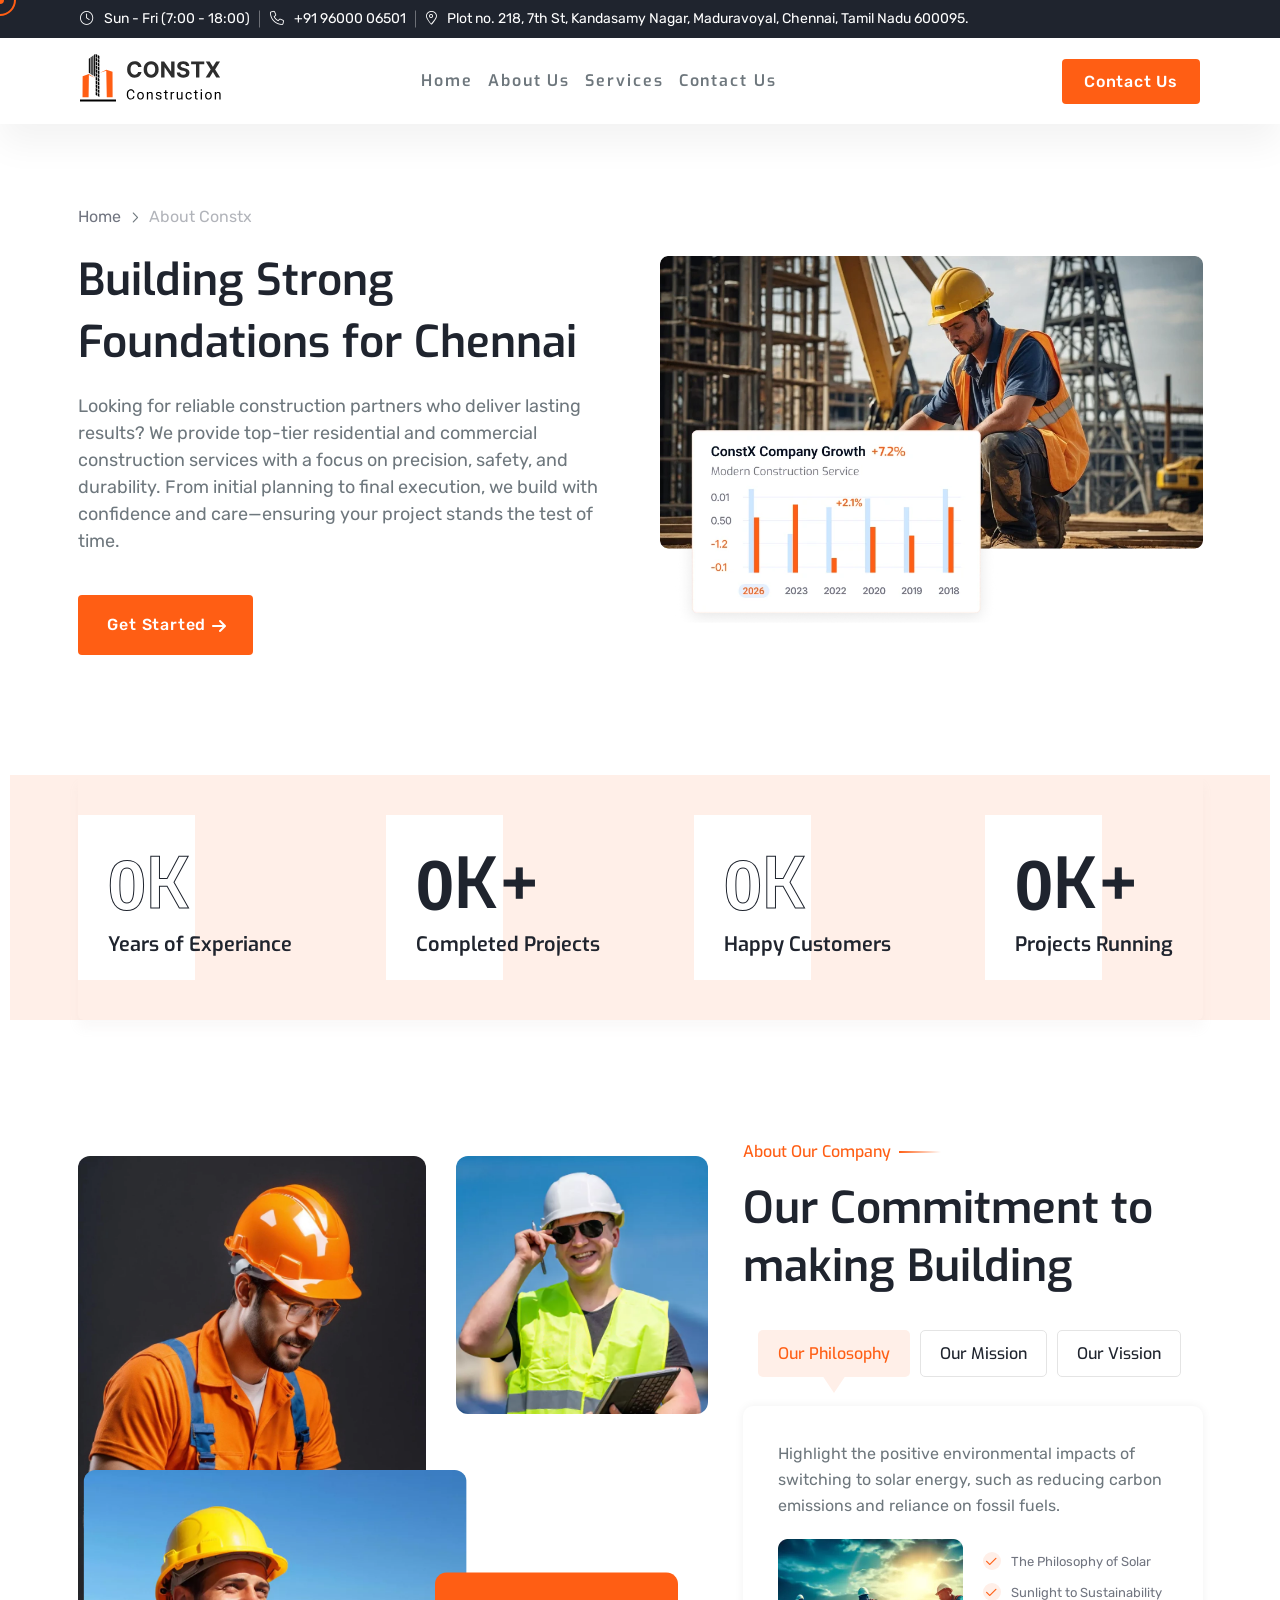
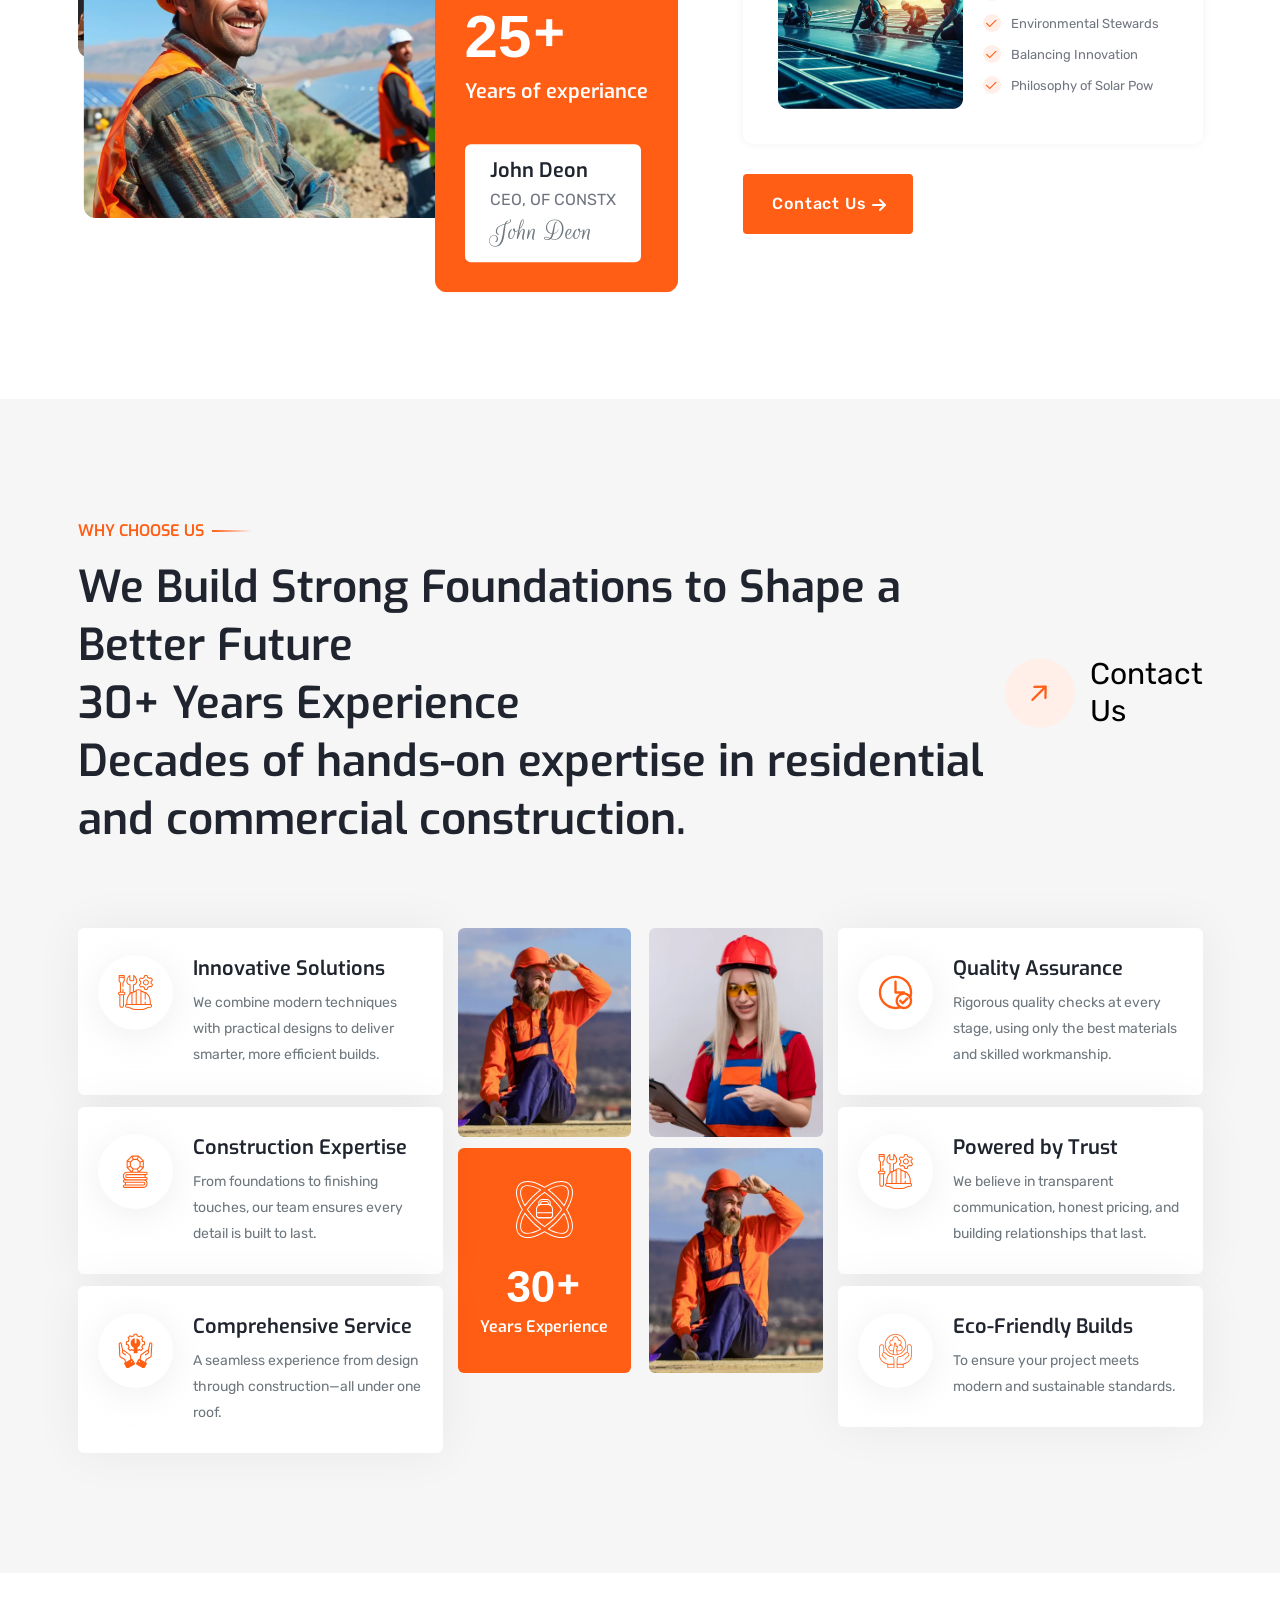
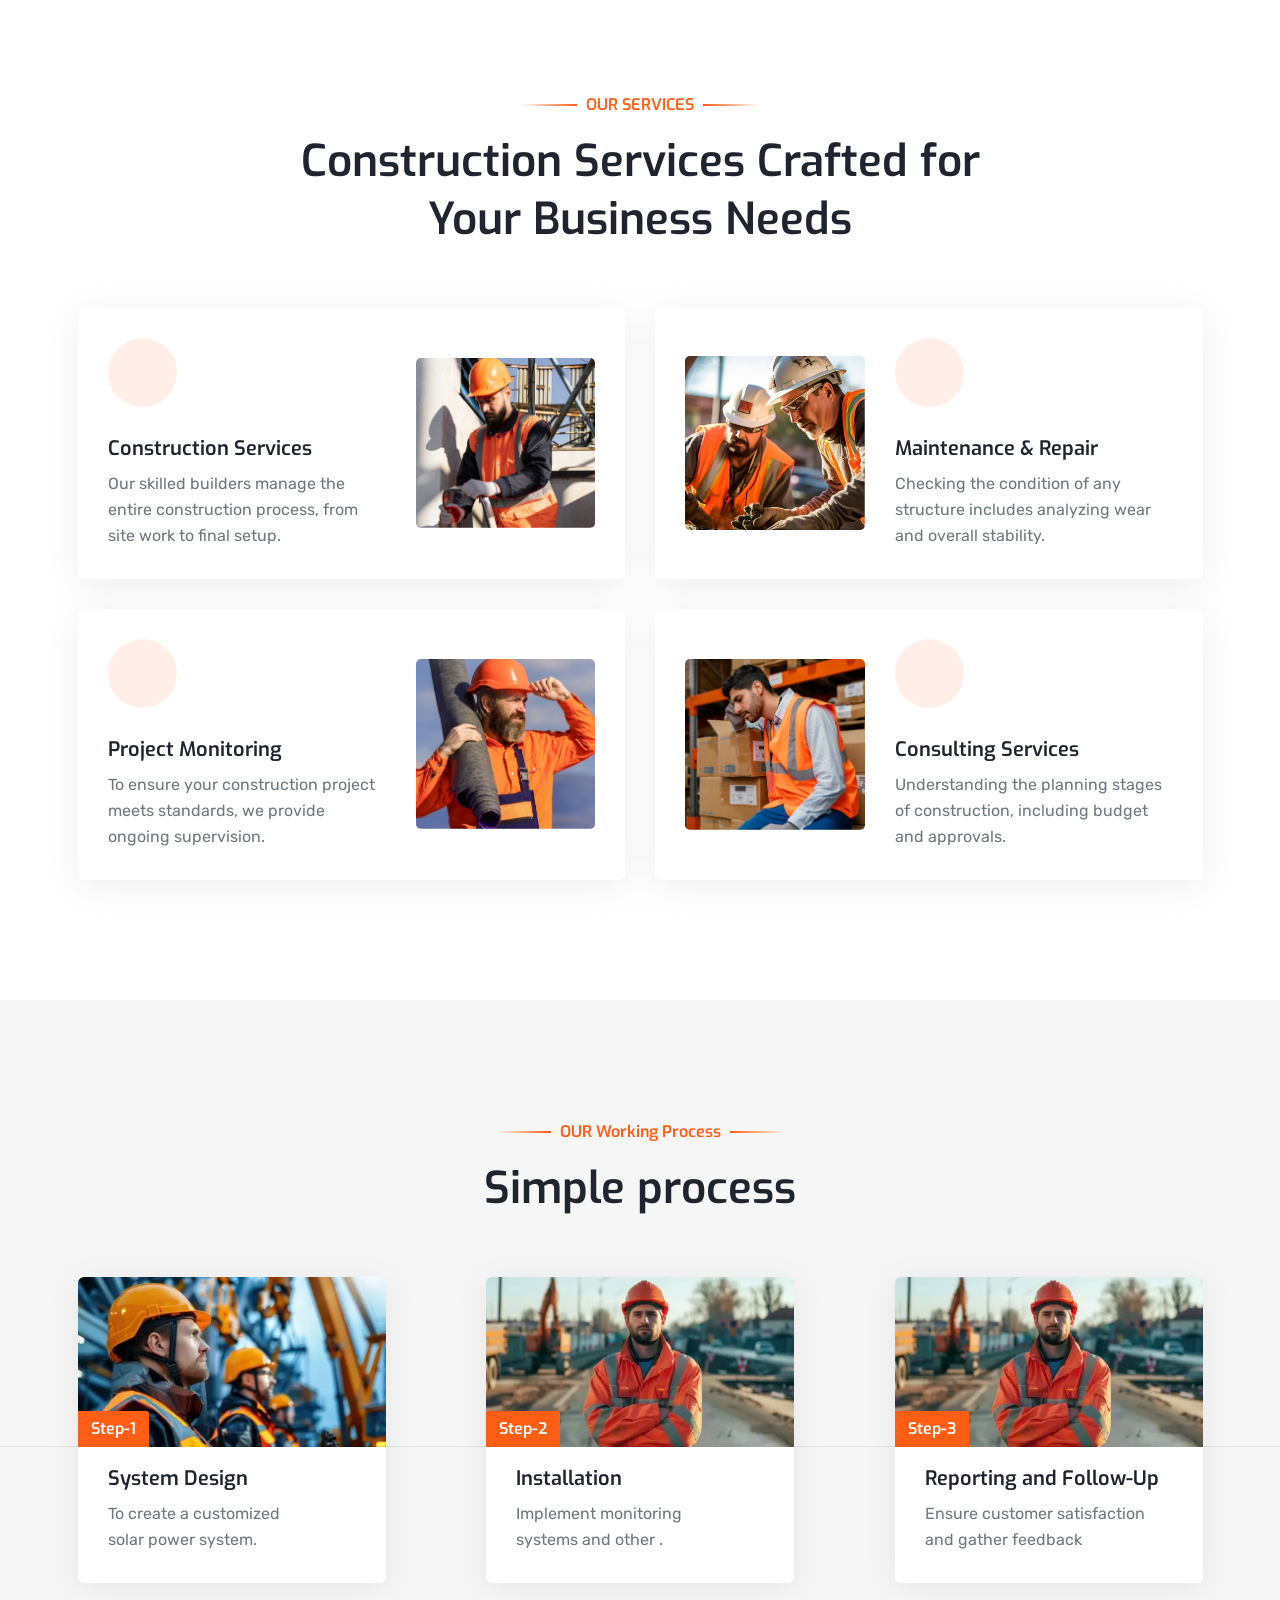
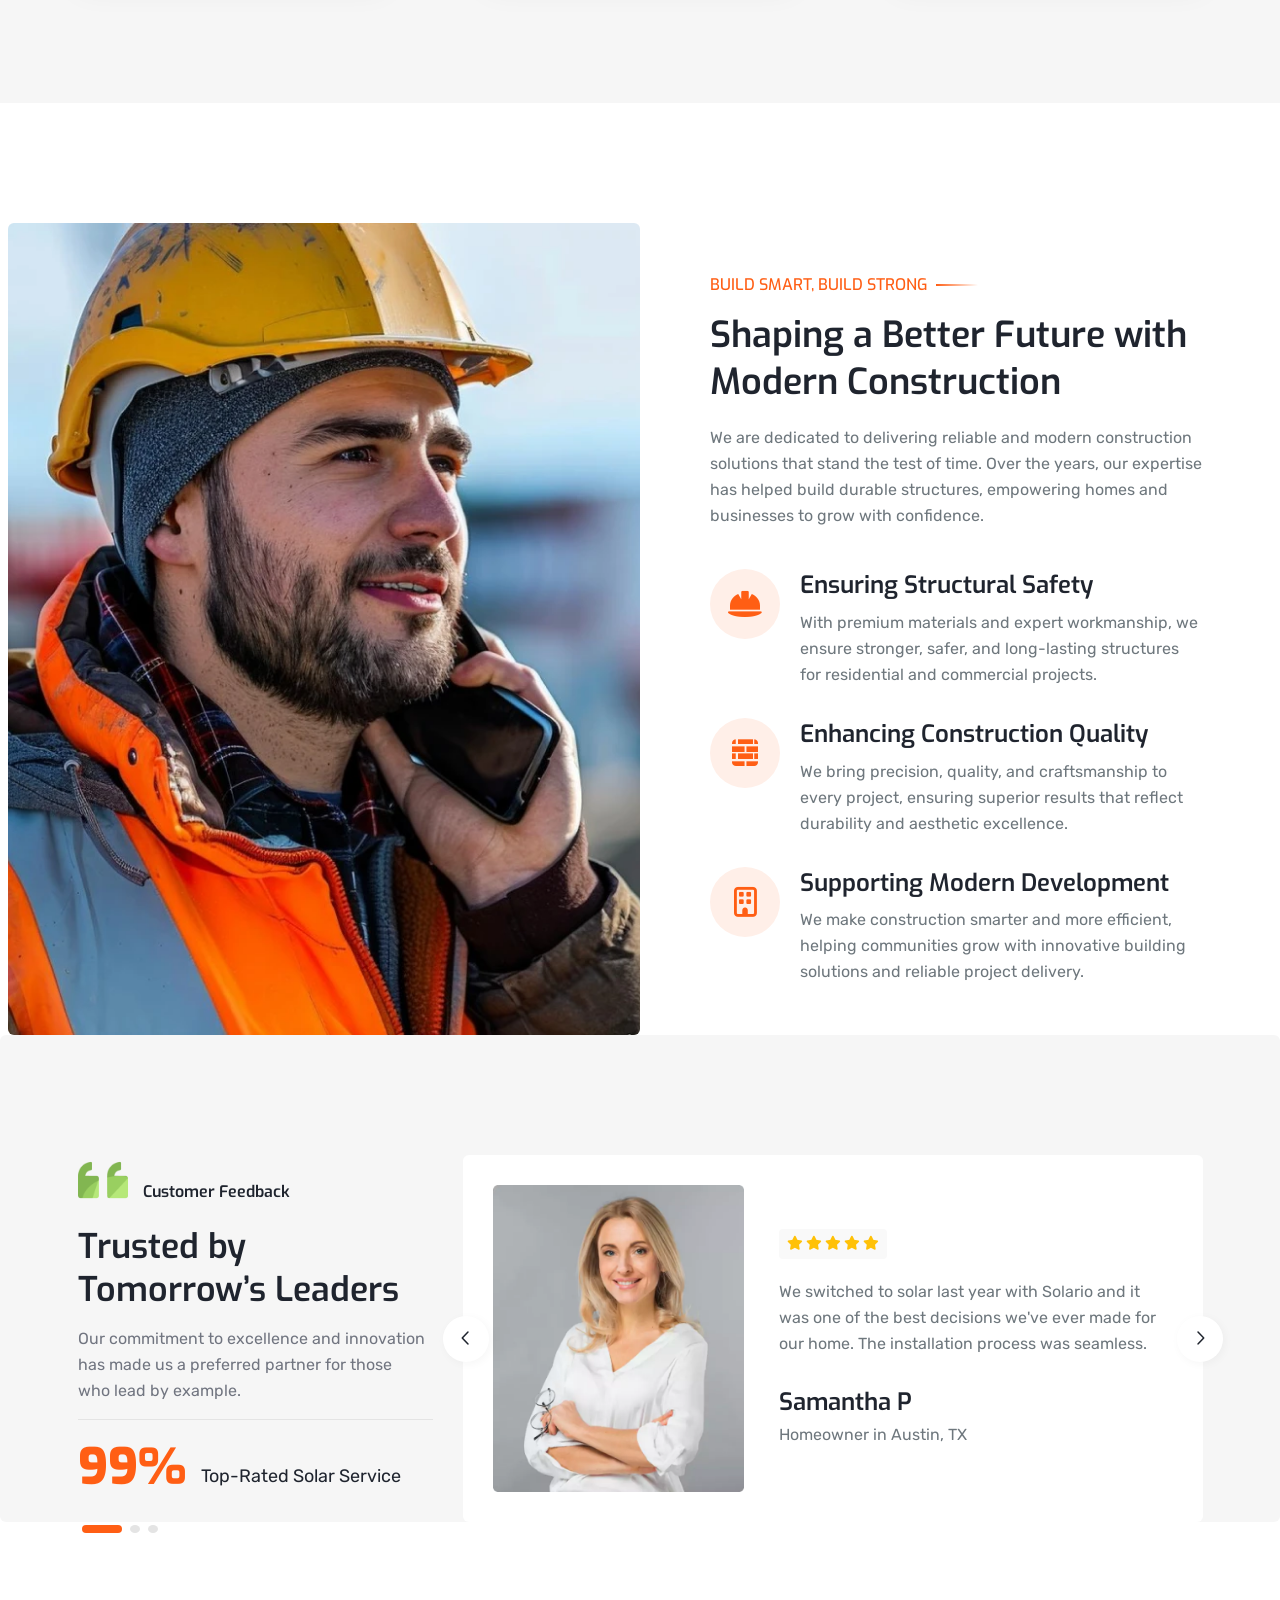
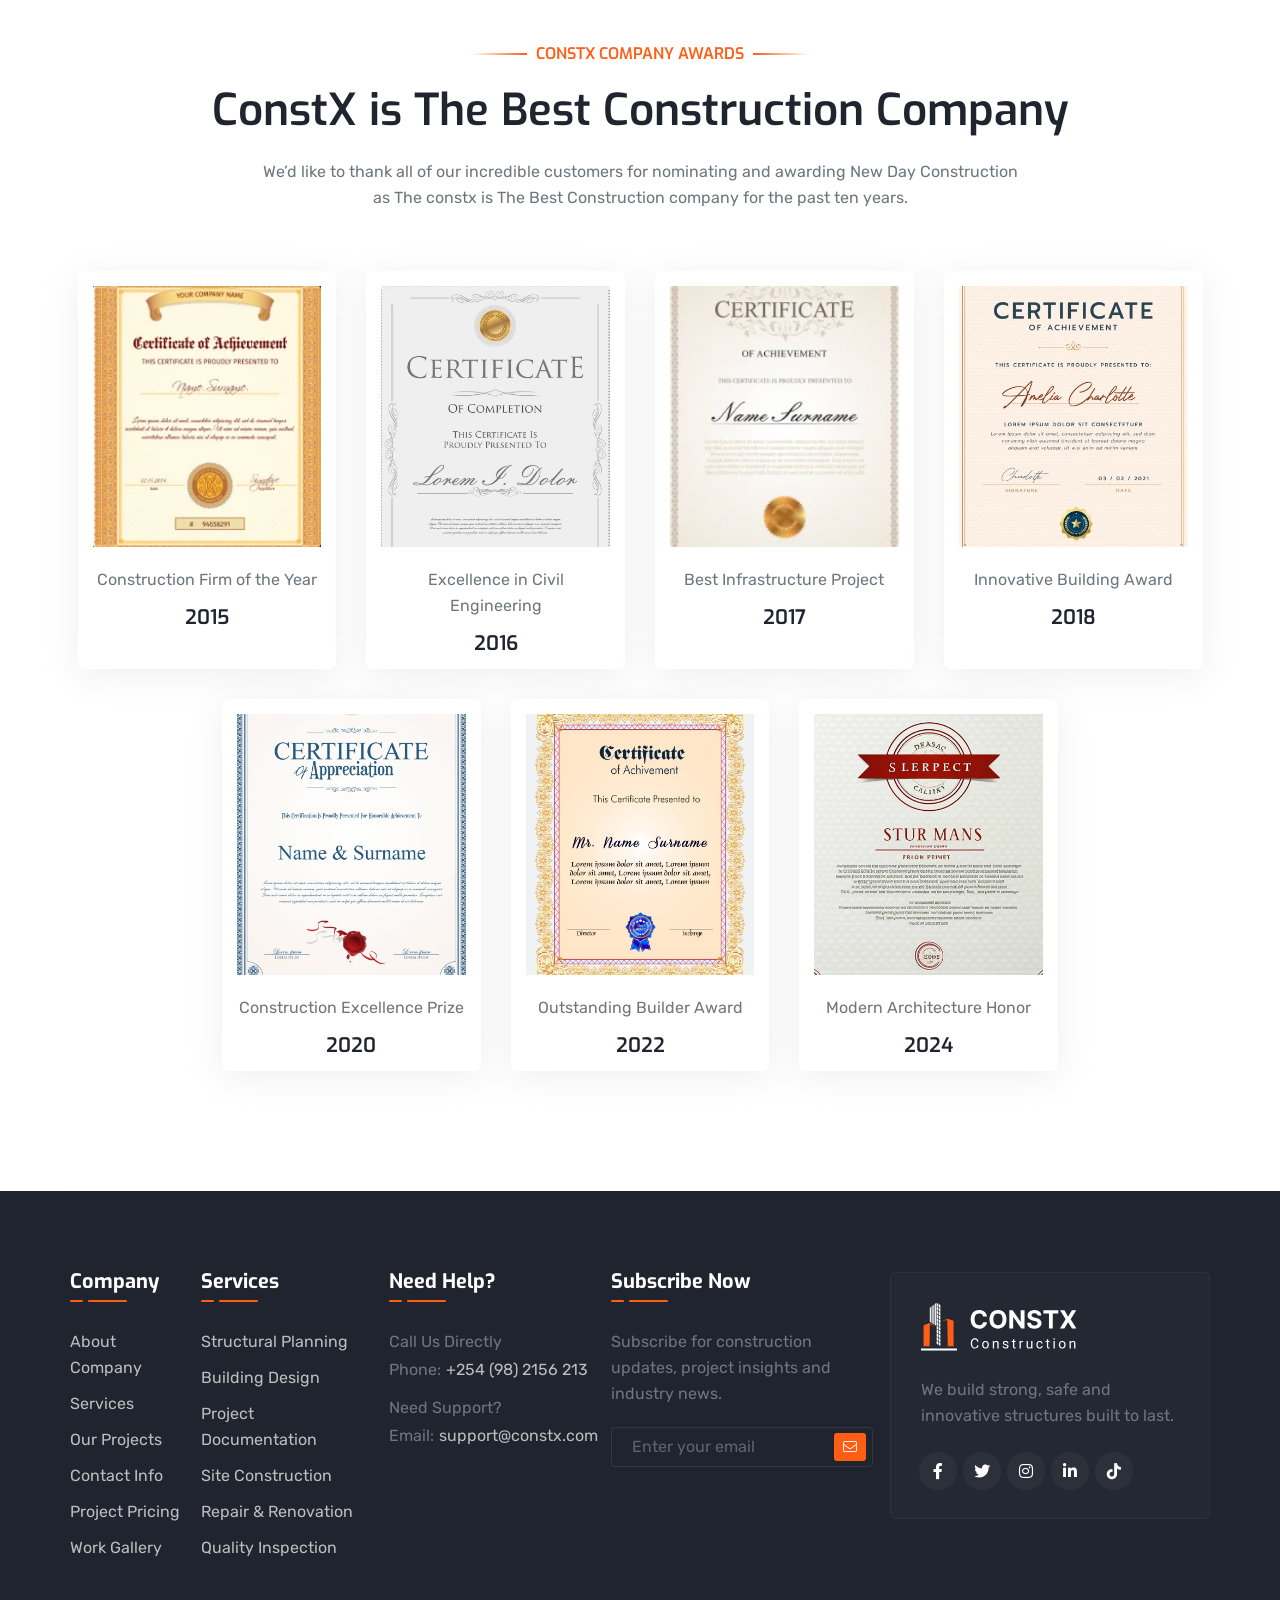
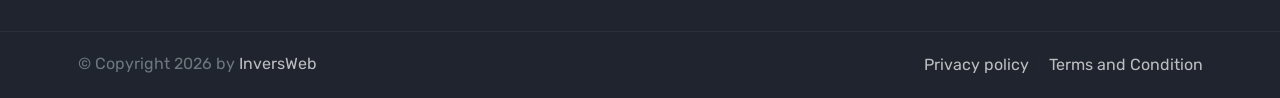
==== commit 00808ad7: "Add files via upload" ====
--- a/about.html
+++ b/about.html
@@ -81,7 +81,7 @@
                                         <i class="fal fa-phone"></i>
                                     </div>
                                     <div class="info">
-                                        <span><a class="hover-moving-primary" href="call-to_00449922299.html">+0044 9922299</a></span>
+                                        <span><a href="call-to_9600006501.html">+91 96000 06501</a></span>
                                     </div>
                                 </div>
                                 <!-- single map area -->
@@ -91,71 +91,10 @@
                                         <i class="fal fa-map-marker-alt"></i>
                                     </div>
                                     <div class="info">
-                                        <span>22 Sterling Close, Winchester, W23 4FD</span>
+                                        <span>Plot no. 218, 7th St, Kandasamy Nagar, Maduravoyal, Chennai, Tamil Nadu 600095.</span>
                                     </div>
                                 </div>
                                 <!-- single map area -->
-                            </div>
-                            <!-- right area strat -->
-                            <div class="right">
-                                <ul class="social-wrapper-1 hover-bg-white ml_-10">
-                                    <li class="single"><a target="_blank" href="https://www.facebook.com/"><i class="fab fa-facebook-f"></i></a></li>
-                                    <li class="single"><a target="_blank" href="https://x.com/"><i class="fab fa-twitter"></i></a></li>
-                                    <li class="single"><a target="_blank" href="https://www.instagram.com/"><i class="fab fa-instagram"></i></a></li>
-                                    <li class="single"><a target="_blank" href="https://dribbble.com/"><i class="fal fa-globe"></i></a></li>
-                                </ul>
-
-
-                                <div class="header-info ml--10">
-                                    <ul class="tmp-dropdown-menu switcher-language">
-                                        <li class="has-child-menu">
-                                            <a href="#">
-                                                <img class="left-image" src="assets/images/others/en-us.png" alt="Language Images">
-                                                <span class="menu-item">English</span>
-                                                <i class="right-icon fa-solid fa-chevron-down"></i>
-                                            </a>
-                                            <ul class="sub-menu">
-                                                <li>
-                                                    <a href="#">
-                                                        <img class="left-image" src="assets/images/others/fr.png" alt="Language Images">
-                                                        <span class="menu-item">Français</span>
-                                                    </a>
-                                                </li>
-                                                <li>
-                                                    <a href="#">
-                                                        <img class="left-image" src="assets/images/others/de.png" alt="Language Images">
-                                                        <span class="menu-item">Deutsch</span>
-                                                    </a>
-                                                </li>
-                                            </ul>
-                                        </li>
-                                    </ul>
-                                </div>
-
-                                <div class="header-info ml--5">
-                                    <ul class="tmp-dropdown-menu switcher-language">
-                                        <li class="has-child-menu">
-                                            <a href="#">
-                                                <span class="menu-item">USD</span>
-                                                <i class="right-icon fa-solid fa-chevron-down"></i>
-                                            </a>
-                                            <ul class="sub-menu hover-reverse">
-                                                <li>
-                                                    <a href="#">
-                                                        <span class="menu-item">EUR</span>
-                                                    </a>
-                                                </li>
-                                                <li>
-                                                    <a href="#">
-                                                        <span class="menu-item">GBP</span>
-                                                    </a>
-                                                </li>
-                                            </ul>
-                                        </li>
-                                    </ul>
-                                </div>
-
-
                             </div>
                         </div>
                     </div>
@@ -172,418 +111,33 @@
                                 <img src="assets/images/logo/02.svg" alt="logo">
                             </a>
                         </div>
-                        <div class="nav-area">
-                            <ul class="mainmenu">
-                                <li class="main-nav has-dropdown has-menu-child-item mega-menu">
-                                    <a href="#">Home</a>
-                                    <div class="tmp-mega-menu with-home-demos">
-                                        <div class="wrapper demos-area-drop-down">
-                                            <div class="row row--0">
-                                                <div class="col-lg-12">
-
-                                                    <ul class="mega-menu-item">
-                                                        <li>
-                                                            <a href="index.html" class="thumbnail-demos">
-                                                                <img loading="lazy" src="assets/images/demos/01.webp" alt="">
-                                                            </a>
-                                                            <a href="index.html">Construction Company <span class="btn-icon"><i class="fa-solid fa-arrow-right"></i></span></a>
-                                                        </li>
-                                                        <li>
-                                                            <a href="index-two.html" class="thumbnail-demos">
-                                                                <img loading="lazy" src="assets/images/demos/02.webp" alt="">
-                                                            </a>
-                                                            <a href="index-two.html">Home Renovation <span class="btn-icon"><i class="fa-solid fa-arrow-right"></i></span></a>
-                                                        </li>
-                                                        <li>
-                                                            <a href="index-eleven.html" class="thumbnail-demos">
-                                                                <img loading="lazy" src="assets/images/demos/11.webp" alt="">
-                                                            </a>
-                                                            <a href="index-eleven.html">Renovation Classic <span class="btn-icon"><i class="fa-solid fa-arrow-right"></i></span></a>
-                                                        </li>
-                                                        <li>
-                                                            <a href="index-twelve.html" class="thumbnail-demos">
-                                                                <img loading="lazy" src="assets/images/demos/12.webp" alt="">
-                                                            </a>
-                                                            <a href="index-twelve.html">Factory & Industrial <span class="btn-icon"><i class="fa-solid fa-arrow-right"></i></span></a>
-                                                        </li>
-
-                                                        <li>
-                                                            <a href="index-three.html" class="thumbnail-demos">
-                                                                <img loading="lazy" src="assets/images/demos/03.webp" alt="">
-                                                            </a>
-                                                            <a href="index-three.html">Construction Services <span class="btn-icon"><i class="fa-solid fa-arrow-right"></i></span></a>
-                                                        </li>
-                                                        <li>
-                                                            <a href="index-four.html" class="thumbnail-demos">
-                                                                <img loading="lazy" src="assets/images/demos/04.webp" alt="">
-                                                            </a>
-                                                            <a href="index-four.html">Elevate Builders <span class="btn-icon"><i class="fa-solid fa-arrow-right"></i></span></a>
-                                                        </li>
-                                                        <li>
-                                                            <a href="index-five.html" class="thumbnail-demos">
-                                                                <img loading="lazy" src="assets/images/demos/05.webp" alt="">
-                                                            </a>
-                                                            <a href="index-five.html">Modern Construction <span class="btn-icon"><i class="fa-solid fa-arrow-right"></i></span></a>
-                                                        </li>
-                                                        <li>
-                                                            <a href="index-six.html" class="thumbnail-demos">
-                                                                <img loading="lazy" src="assets/images/demos/06.webp" alt="">
-                                                            </a>
-                                                            <a href="index-six.html">Demo Construction <span class="btn-icon"><i class="fa-solid fa-arrow-right"></i></span></a>
-                                                        </li>
-                                                        <li>
-                                                            <a href="index-seven.html" class="thumbnail-demos">
-                                                                <img loading="lazy" src="assets/images/demos/07.webp" alt="">
-                                                            </a>
-                                                            <a href="index-seven.html">Construction Shop <span class="btn-icon"><i class="fa-solid fa-arrow-right"></i></span></a>
-                                                        </li>
-                                                        <li>
-                                                            <a href="index-eight.html" class="thumbnail-demos">
-                                                                <img loading="lazy" src="assets/images/demos/08.webp" alt="">
-                                                            </a>
-                                                            <a href="index-eight.html">Eco Build <span class="btn-icon"><i class="fa-solid fa-arrow-right"></i></span></a>
-                                                        </li>
-
-                                                        <li>
-                                                            <a href="index-eighteen.html" class="thumbnail-demos">
-                                                                <img loading="lazy" src="assets/images/demos/18.webp" alt="">
-                                                            </a>
-                                                            <a href="index-eighteen.html">Industrial Solutions <span class="btn-icon"><i class="fa-solid fa-arrow-right"></i></span></a>
-                                                        </li>
-                                                        <li>
-                                                            <a href="index-nine.html" class="thumbnail-demos">
-                                                                <img loading="lazy" src="assets/images/demos/09.webp" alt="">
-                                                            </a>
-                                                            <a href="index-nine.html">Building & Structure <span class="btn-icon"><i class="fa-solid fa-arrow-right"></i></span></a>
-                                                        </li>
-                                                        <li>
-                                                            <a href="index-ten.html" class="thumbnail-demos">
-                                                                <img loading="lazy" src="assets/images/demos/10.webp" alt="">
-                                                            </a>
-                                                            <a href="index-ten.html">Horizon Constructions <span class="btn-icon"><i class="fa-solid fa-arrow-right"></i></span></a>
-                                                        </li>
-                                                        <li>
-                                                            <a href="index-thirteen.html" class="thumbnail-demos">
-                                                                <img loading="lazy" src="assets/images/demos/13.webp" alt="">
-                                                            </a>
-                                                            <a href="index-thirteen.html">Remodeling & Renovation <span class="btn-icon"><i class="fa-solid fa-arrow-right"></i></span></a>
-                                                        </li>
-                                                        <li>
-                                                            <a href="index-fourteen.html" class="thumbnail-demos">
-                                                                <img loading="lazy" src="assets/images/demos/14.webp" alt="">
-                                                            </a>
-                                                            <a href="index-fourteen.html">Architecture & Interior <span class="btn-icon"><i class="fa-solid fa-arrow-right"></i></span></a>
-                                                        </li>
-                                                        <li>
-                                                            <a href="index-fifteen.html" class="thumbnail-demos">
-                                                                <img loading="lazy" src="assets/images/demos/15.webp" alt="">
-                                                            </a>
-                                                            <a href="index-fifteen.html">Construction Video Showcase <span class="btn-icon"><i class="fa-solid fa-arrow-right"></i></span></a>
-                                                        </li>
-                                                        <li>
-                                                            <a href="index-sixteen.html" class="thumbnail-demos">
-                                                                <img loading="lazy" src="assets/images/demos/16.webp" alt="">
-                                                            </a>
-                                                            <a href="index-sixteen.html">Engineering Services <span class="btn-icon"><i class="fa-solid fa-arrow-right"></i></span></a>
-                                                        </li>
-                                                        <li>
-                                                            <a href="index-seventeen.html" class="thumbnail-demos">
-                                                                <img loading="lazy" src="assets/images/demos/17.webp" alt="">
-                                                            </a>
-                                                            <a href="index-seventeen.html">Handyman Workshop <span class="btn-icon"><i class="fa-solid fa-arrow-right"></i></span></a>
-                                                        </li>
-                                                        <li>
-                                                            <a href="index-nineteen.html" class="thumbnail-demos">
-                                                                <img loading="lazy" src="assets/images/demos/19.webp" alt="">
-                                                            </a>
-                                                            <a href="index-nineteen.html">Investor Demo <span class="btn-icon"><i class="fa-solid fa-arrow-right"></i></span></a>
-                                                        </li>
-                                                        <li>
-                                                            <a href="index-twenty.html" class="thumbnail-demos">
-                                                                <img loading="lazy" src="assets/images/demos/20.webp" alt="">
-                                                            </a>
-                                                            <a href="index-twenty.html">Carpenter Services <span class="btn-icon"><i class="fa-solid fa-arrow-right"></i></span></a>
-                                                        </li>
-                                                    </ul>
-
-                                                    <div class="load-demo-btn-wrap ptb--10">
-                                                        <div class="load-demo-btn text-center">
-                                                            <span class="color-white b3">Scroll to view more 
-                                        <svg xmlns="http://www.w3.org/2000/svg" width="16" height="16" fill="currentColor" class="bi bi-arrow-down-up" viewBox="0 0 16 16">
-                                            <path fill-rule="evenodd" d="M11.5 15a.5.5 0 0 0 .5-.5V2.707l3.146 3.147a.5.5 0 0 0 .708-.708l-4-4a.5.5 0 0 0-.708 0l-4 4a.5.5 0 1 0 .708.708L11 2.707V14.5a.5.5 0 0 0 .5.5zm-7-14a.5.5 0 0 1 .5.5v11.793l3.146-3.147a.5.5 0 0 1 .708.708l-4 4a.5.5 0 0 1-.708 0l-4-4a.5.5 0 0 1 .708-.708L4 13.293V1.5a.5.5 0 0 1 .5-.5z"></path>
-                                        </svg>
-                                    </span>
-                                                        </div>
-                                                    </div>
-
-                                                </div>
-                                            </div>
-                                        </div>
-                                    </div>
-
-                                </li>
-
-                                <li class="main-nav has-dropdown has-menu-child-item mega-menu">
-                                    <a href="#">Pages</a>
-                                    <div class="tmp-mega-menu">
-                                        <div class="wrapper inner-page">
-                                            <div class="container">
-
-                                                <div class="row g-5">
-
-                                                    <!-- Column 1 : About & Basics -->
-                                                    <div class="col-lg-3">
-                                                        <h3 class="inversweb-short-title">About & Basics</h3>
-                                                        <ul class="mega-menu-item with-list parent-nav">
-                                                            <li><a href="about.html">About Us</a></li>
-                                                            <li><a href="about-2.html">About Us 2</a></li>
-                                                            <li><a href="company-history.html">Company History</a></li>
-                                                            <li><a href="company-value.html">Company Value</a></li>
-                                                            <li><a href="our-vision.html">Our Vision</a></li>
-                                                            <li><a href="working-process.html">Working Process</a></li>
-                                                            <li><a href="safety.html">Safety</a></li>
-                                                            <li><a href="pricing.html">Pricing</a></li>
-                                                            <li><a href="button.html">Button</a></li>
-                                                        </ul>
-                                                    </div>
-
-                                                    <!-- Column 2 : Career & Jobs -->
-                                                    <div class="col-lg-3">
-                                                        <h3 class="inversweb-short-title">Career & Events</h3>
-                                                        <ul class="mega-menu-item with-list parent-nav">
-                                                            <li><a href="career.html">Career</a></li>
-                                                            <li><a href="career-2.html">Career 2</a></li>
-                                                            <li><a href="career-details.html">Career Details</a></li>
-                                                            <li><a href="career-details-2.html">Career Details 2</a></li>
-                                                            <li><a href="application.html">Apply Job</a></li>
-                                                            <li><a href="events.html">Our Events</a></li>
-                                                            <li><a href="events-list.html">Our Events List</a></li>
-                                                            <li><a href="event-details.html">Event Details</a></li>
-                                                            <li><a href="faq.html">Faq's</a></li>
-                                                        </ul>
-                                                    </div>
-
-                                                    <!-- Column 3 : Team & Media -->
-                                                    <div class="col-lg-3">
-                                                        <h3 class="inversweb-short-title">Team & Media</h3>
-                                                        <ul class="mega-menu-item with-list parent-nav">
-                                                            <li><a href="team.html">Team One</a></li>
-                                                            <li><a href="team-two.html">Team Two</a></li>
-                                                            <li><a href="team-three.html">Team Three</a></li>
-                                                            <li><a href="team-four.html">Team Four</a></li>
-                                                            <li><a href="team-details.html">Team Details</a></li>
-                                                            <li><a href="clients.html">Our Clients</a></li>
-                                                            <li><a href="gallery.html">Company Gallery</a></li>
-                                                            <li><a href="before-after.html">Before After</a></li>
-                                                            <li><a href="award.html">Awards</a></li>
-                                                        </ul>
-                                                    </div>
-
-                                                    <!-- Column 4 : Contact, Utility & Legal -->
-                                                    <div class="col-lg-3">
-                                                        <h3 class="inversweb-short-title">Contact & Legal</h3>
-                                                        <ul class="mega-menu-item with-list parent-nav">
-                                                            <li><a href="contact.html">Contact</a></li>
-                                                            <li><a href="contact-2.html">Contact 2</a></li>
-                                                            <li><a href="office-branch.html">Our Office Branch</a></li>
-                                                            <li><a href="sustainability.html">Sustainability</a></li>
-                                                            <li><a href="coming-soon.html">Coming Soon</a></li>
-                                                            <li><a href="404.html">404</a></li>
-                                                            <li><a href="privacy-policy.html">Privacy Policy</a></li>
-                                                            <li><a href="terms-condition.html">Terms & Condition</a></li>
-                                                            <li><a target="_blank" href="http://doc.inversweb.com/constx">Documentation</a></li>
-                                                        </ul>
-                                                    </div>
-
-                                                </div>
-
-
-                                            </div>
-                                        </div>
-                                    </div>
-                                </li>
-
-
-                                <li class="main-nav has-dropdown has-menu-child-item mega-menu position-relative">
-                                    <a href="#">Service</a>
-                                    <div class="tmp-mega-menu width-small-mega">
-                                        <div class="wrapper">
-
-                                            <div class="row row--15">
-                                                <div class="col-lg-12 col-xl-6 col-xxl-6 single-mega-item">
-                                                    <h3 class="tmp-short-title">Service Layout</h3>
-                                                    <ul class="mega-menu-item mb--20">
-                                                        <li><a href="service.html">Service Default</a></li>
-                                                        <li><a href="service-two.html">Service Two Swiper</a></li>
-                                                        <li><a href="service-three.html">Service Card Style</a></li>
-                                                        <li><a href="service-three-four.html">Service Style Four</a></li>
-                                                        <li><a href="service-five.html">Service Swiper Flow</a></li>
-                                                        <li><a href="service-six.html">Service Style Fluid</a></li>
-
-                                                        <li><a href="#">Service Modern <span class="invers-badge-card">Coming</span></a></li>
-                                                    </ul>
-                                                </div>
-                                                <div class="col-lg-12 col-xl-6 col-xxl-6 single-mega-item">
-                                                    <h3 class="tmp-short-title">Service We Provide</h3>
-                                                    <ul class="mega-menu-item mb--20">
-                                                        <li><a href="service-details.html">Service Details</a></li>
-                                                        <li><a href="service-details-two.html">Service Details Two</a></li>
-                                                        <li><a href="service-details-slide.html">Service Details Slide</a></li>
-                                                        <li><a href="service-details-gallery.html">Service Details Gallery</a></li>
-                                                        <li><a href="service-details-video.html">Service Details Video</a></li>
-                                                        <li><a href="service-details-popup-video.html">Style Video Popup</a></li>
-                                                        <li><a href="service-details-classic.html">Style Classic <span class="invers-badge-card">Hot</span></a></li>
-                                                    </ul>
-                                                </div>
-                                            </div>
-                                            <div class="row">
-                                                <div class="col-lg-12">
-                                                    <div class="mega-top-banner">
-                                                        <div class="content">
-                                                            <h4 class="title">Do You Need Custom Service?</h4>
-                                                            <p class="description">Complete Building Solutions for You, All Services in One Place.</p>
-                                                        </div>
-
-                                                        <a href="contact.html" class="tmp-btn btn-primary hover-icon-reverse btn-sm">
-                                                            <span class="icon-reverse-wrapper">
-                                        <span class="btn-text">Contact Us</span>
-                                                            <span class="btn-icon"><i class="fa-solid fa-arrow-right"></i></span>
-                                                            <span class="btn-icon"><i class="fa-solid fa-arrow-right"></i></span>
-                                                            </span>
-                                                        </a>
-                                                    </div>
-                                                </div>
-                                            </div>
-
-                                        </div>
-                                    </div>
-                                </li>
-                                <li class="main-nav has-dropdown has-menu-child-item project-a-after">
-                                    <a href="#">Projects</a>
-                                    <ul class="submenu parent-nav">
-                                        <li><a href="portfolio.html">Project One</a></li>
-                                        <li><a href="portfolio-two.html">Project Two</a></li>
-                                        <li><a href="portfolio-three.html">Project Three</a></li>
-                                        <li class="has-third-lev">
-                                            <a href="#">Portfolio Details <i class="fa-solid fa-chevron-right"></i></a>
-                                            <ul class="submenu">
-                                                <li><a href="portfolio-details.html">Default Style</a></li>
-                                                <li><a href="portfolio-details-2.html">Default Style Two</a></li>
-                                                <li><a href="portfolio-details-before-after.html">Before After</a></li>
-                                                <li><a href="portfolio-details-gallery.html">Formet Gallery</a></li>
-                                                <li><a href="portfolio-details-video.html">Formet Video</a></li>
-                                                <li><a href="portfolio-details-slide.html">Formet Slide</a></li>
-                                                <li><a href="portfolio-details-video-popup.html">Video Popup</a></li>
-                                            </ul>
-                                        </li>
-                                    </ul>
-                                </li>
-
-                                <li class="main-nav has-dropdown has-menu-child-item project-a-after">
-                                    <a href="#">Shop</a>
-                                    <ul class="submenu parent-nav">
-
-                                        <li><a href="shop.html">Shop <span class="invers-badge-card">Sale Anything</span></a>
-                                        </li>
-                                        <li><a href="shop-sidebar-left.html">Shop Sidebar</a>
-                                        </li>
-                                        <li><a href="shop-details.html">Shop Details</a>
-                                        </li>
-                                        <li><a href="cart.html">Cart</a>
-                                        </li>
-                                        <li><a href="checkout.html">Checkout</a>
-                                        </li>
-                                        <li><a href="wishlist.html">Wishlist</a>
-                                        </li>
-                                        <li><a href="compare.html">Compare</a>
-                                        </li>
-
-                                        <li class="has-third-lev">
-                                            <a href="#">Dashboard <i class="fa-solid fa-chevron-right"></i></a>
-                                            <ul class="submenu">
-                                                <li><a href="my-account.html">My Account</a></li>
-                                                <li><a href="manage-profile.html">Manage Profile</a></li>
-                                                <li><a href="my-order.html">My Order</a></li>
-                                                <li><a href="address-booking.html">Address Booking</a></li>
-                                                <li><a href="reward-point.html">Reward Point</a></li>
-                                                <li><a href="follow-wishlist.html">Follow Wishlist</a></li>
-                                                <li><a href="login.html">Login & Register</a></li>
-                                            </ul>
-                                        </li>
-
-                                    </ul>
-                                </li>
-
-
-                                <li class="main-nav has-dropdown mega-menu has-menu-child-item position-static">
-                                    <a href="#">Blog</a>
-                                    <div class="tmp-mega-menu width-small-mega mega-card-view">
-                                        <div class="wrapper">
-                                            <div class="row row--15">
-                                                <div class="col-lg-12 col-xl-4 col-xxl-4 single-mega-item ">
-                                                    <h3 class="tmp-short-title">Blog Styles</h3>
-                                                    <ul class="mega-menu-item">
-                                                        <li><a href="blog.html">Blog Grid</a></li>
-                                                        <li><a href="blog-list.html">Blog List</a></li>
-                                                        <li><a href="blog-list-2.html">Blog List Two</a></li>
-                                                        <li><a href="blog-list-3.html">Blog List Three</a></li>
-                                                        <li><a href="blog-bento.html">Blog Bento</a></li>
-                                                        <li><a href="blog-bento-2.html">Blog Bento Two</a></li>
-                                                        <li><a href="blog-bento-3.html">Blog Bento Three</a></li>
-                                                        <li><a href="blog-minimal.html">Blog Minimal</a></li>
-                                                    </ul>
-                                                </div>
-                                                <div class="col-lg-12 col-xl-4 col-xxl-4 single-mega-item">
-                                                    <h3 class="tmp-short-title blink-live">Recent Post</h3>
-                                                    <ul class="mega-menu-item overflow-y-visiblity">
-                                                        <li><a href="blog-details.html">Blog Details</a></li>
-                                                        <li><a href="blog-details-bg-image.html">Blog Details Bg Image</a></li>
-                                                        <li><a href="blog-details-gallery.html">Blog Details Gallery</a></li>
-                                                        <li><a href="blog-details-video.html">Blog Details Video</a></li>
-                                                        <li><a href="blog-details-video-popup.html">Blog Details Video Popup</a></li>
-                                                        <li><a href="blog-details-quote.html">Blog Details Quote</a></li>
-                                                        <li><a href="blog-details-classic.html">Blog Details Classic</a></li>
-                                                        <li><a href="blog-details-classic-video.html">Blog Classic Video</a></li>
-                                                        <li><a href="blog-details-right-sidebar.html">Blog Details Sidebar</a></li>
-                                                        <li><a href="blog-details-left-sidebar.html">Blog Details Left Sidebar</a></li>
-                                                        <li><a href="#">Minimal Style<span class="invers-badge-card">Coming</span></a></li>
-                                                    </ul>
-                                                </div>
-                                                <div class="col-lg-12 col-xl-4 col-xxl-4 single-mega-item">
-                                                    <div class="tmp-ads-wrapper">
-                                                        <a class="d-block" href="blog-details.html"><img src="assets/images/blog/48.webp" alt="Solar Images"></a>
-                                                    </div>
-                                                </div>
-                                            </div>
-                                        </div>
-                                    </div>
-                                </li>
-
-
-
-                            </ul>
-                        </div>
+                            <div class="nav-area">
+                                <ul class="mainmenu">
+                                    <li class="">
+                                        <a href="index.html">Home</a>
+                                    </li>
+
+                                    <li class="">
+                                        <a href="about.html">About Us</a>
+                                    </li>
+
+
+                                    <li class="">
+                                        <a href="service-three.html">Services</a>
+                                    </li>
+                                    <!--<li class="">
+                                        <a href="#">Projects</a>
+                                    </li>---!>
+
+                                    <li class="">
+                                        <a href="contact.html">Contact Us</a>
+                                    </li>
+
+
+
+                                </ul>
+                            </div>
                         <div class="header-right">
-                            <!-- single map area -->
-                            <div class="cart-search-area">
-
-                                <a class="search-btn hover-bg-light" href="#canvasSearch" data-bs-toggle="offcanvas">
-                                    <img src="assets/images/shop/search.svg" alt="">
-                                </a>
-                                <a href="javascript:void(0)" class="cart-btn cart cart-icon hover-bg-light">
-                                    <img src="assets/images/shop/cart.svg" alt="">
-                                    <span class="bg-green">2</span>
-                                </a>
-                                <div class="dot-btn hover-bg-light">
-                                    <span class="offcanvas-trigger">
-                                            <span class="offcanvas-bars">
-                                                <span></span>
-                                    <span></span>
-                                    <span></span>
-                                    </span>
-                                    </span>
-                                </div>
-                            </div>
                             <div class="single-component">
                                 <a href="contact.html" class="tmp-btn btn-primary button-flip btn-sm">
                                     <span data-text="Contact Us">Contact Us</span>
@@ -1162,9 +716,7 @@
             <div class="row g-0">
                 <div class="col-xl-6 col-lg-12">
                     <div class="why-choose-us-img-area in-about">
-                        <a class="rounded-player-2 popup-video position-center with-animation btn-white-color" href="https://www.youtube.com/watch?v=Yxt72aDjFgY">
-                            <span class="play-icon"></span>
-                        </a>
+                        
                     </div>
                 </div>
                 <div class="col-xl-6 col-lg-12 mt_lg--30 mt_md--30 mt_sm--30">
@@ -1218,162 +770,6 @@
         </div>
     </div>
     <!-- sustainablity us area end -->
-
-
-    <!-- Team Area Start -->
-    <section class="tmp-team-area tmp-section-gap">
-        <div class="container-3">
-            <div class="section-title-area-3">
-                <p class="sub-title cg" data-sal="slide-up-large" data-sal-duration="800" data-sal-delay="200">OUR TEAM</p>
-                <h2 class="section-title" data-sal="slide-up-large" data-sal-duration="800" data-sal-delay="400"> Our Expert Team</h2>
-            </div>
-            <div class="section-inner mt--60 mt_md--30 mt_sm--30">
-                <div class="row g-5 justify-content-center">
-                    <div class="col-xl-3 col-lg-4 col-md-6 col-sm-6" data-sal="slide-up" data-sal-duration="800" data-sal-delay="100">
-                        <div class="team-wrapper5">
-                            <div class="image-area">
-                                <a href="team-details.html">
-                                    <img src="assets/images/team/12.webp" alt="">
-                                </a>
-                            </div>
-                            <div class="content-area">
-                                <div class="left">
-                                    <h3 class="title"><a href="team-details.html">James Johnson</a></h3>
-                                    <p class="designation">CEO & Founder</p>
-                                </div>
-                                <a href="#" class="share"><i class="fa-regular fa-share-nodes"></i></a>
-                            </div>
-                            <div class="social-wrapper">
-                                <ul>
-                                    <li>
-                                        <a href="#">
-                                            <i class="fa-brands fa-facebook-f"></i>
-                                        </a>
-                                    </li>
-                                    <li>
-                                        <a href="#">
-                                            <i class="fa-brands fa-twitter"></i>
-                                        </a>
-                                    </li>
-                                    <li>
-                                        <a href="#">
-                                            <i class="fa-brands fa-youtube"></i>
-                                        </a>
-                                    </li>
-                                </ul>
-                            </div>
-                        </div>
-                    </div>
-                    <div class="col-xl-3 col-lg-4 col-md-6 col-sm-6" data-sal="slide-up" data-sal-duration="800" data-sal-delay="300">
-                        <div class="team-wrapper5">
-                            <div class="image-area">
-                                <a href="team-details.html">
-                                    <img src="assets/images/team/13.webp" alt="">
-                                </a>
-                            </div>
-                            <div class="content-area">
-                                <div class="left">
-                                    <h3 class="title"><a href="team-details.html">James Johnson</a></h3>
-                                    <p class="designation">Solar Engineer</p>
-                                </div>
-                                <a href="#" class="share"><i class="fa-regular fa-share-nodes"></i></a>
-                            </div>
-                            <div class="social-wrapper">
-                                <ul>
-                                    <li>
-                                        <a href="#">
-                                            <i class="fa-brands fa-facebook-f"></i>
-                                        </a>
-                                    </li>
-                                    <li>
-                                        <a href="#">
-                                            <i class="fa-brands fa-twitter"></i>
-                                        </a>
-                                    </li>
-                                    <li>
-                                        <a href="#">
-                                            <i class="fa-brands fa-youtube"></i>
-                                        </a>
-                                    </li>
-                                </ul>
-                            </div>
-                        </div>
-                    </div>
-                    <div class="col-xl-3 col-lg-4 col-md-6 col-sm-6" data-sal="slide-up" data-sal-duration="800" data-sal-delay="500">
-                        <div class="team-wrapper5">
-                            <div class="image-area">
-                                <a href="team-details.html">
-                                    <img src="assets/images/team/14.webp" alt="">
-                                </a>
-                            </div>
-                            <div class="content-area">
-                                <div class="left">
-                                    <h3 class="title"><a href="team-details.html">William White</a></h3>
-                                    <p class="designation">Sr. Marketer</p>
-                                </div>
-                                <a href="#" class="share"><i class="fa-regular fa-share-nodes"></i></a>
-                            </div>
-                            <div class="social-wrapper">
-                                <ul>
-                                    <li>
-                                        <a href="#">
-                                            <i class="fa-brands fa-facebook-f"></i>
-                                        </a>
-                                    </li>
-                                    <li>
-                                        <a href="#">
-                                            <i class="fa-brands fa-twitter"></i>
-                                        </a>
-                                    </li>
-                                    <li>
-                                        <a href="#">
-                                            <i class="fa-brands fa-youtube"></i>
-                                        </a>
-                                    </li>
-                                </ul>
-                            </div>
-                        </div>
-                    </div>
-                    <div class="col-xl-3 col-lg-4 col-md-6 col-sm-6" data-sal="slide-up" data-sal-duration="800" data-sal-delay="700">
-                        <div class="team-wrapper5">
-                            <div class="image-area">
-                                <a href="team-details.html">
-                                    <img src="assets/images/team/15.webp" alt="">
-                                </a>
-                            </div>
-                            <div class="content-area">
-                                <div class="left">
-                                    <h3 class="title"><a href="team-details.html">Henry Taylor</a></h3>
-                                    <p class="designation">Area Manager</p>
-                                </div>
-                                <a href="#" class="share"><i class="fa-regular fa-share-nodes"></i></a>
-                            </div>
-                            <div class="social-wrapper">
-                                <ul>
-                                    <li>
-                                        <a href="#">
-                                            <i class="fa-brands fa-facebook-f"></i>
-                                        </a>
-                                    </li>
-                                    <li>
-                                        <a href="#">
-                                            <i class="fa-brands fa-twitter"></i>
-                                        </a>
-                                    </li>
-                                    <li>
-                                        <a href="#">
-                                            <i class="fa-brands fa-youtube"></i>
-                                        </a>
-                                    </li>
-                                </ul>
-                            </div>
-                        </div>
-                    </div>
-                </div>
-            </div>
-        </div>
-    </section>
-    <!-- Team Area End -->
 
     <!-- Testimonials Area Start -->
     <section class="tmp-testimonials-area3 bg-white-v2 m-0 tmp-section-gapTop">
@@ -1483,124 +879,6 @@
     </section>
     <!-- Testimonials Area End -->
 
-    <!-- Brand Area Start -->
-    <section class="tmp-brand-area bg-white-v2 tmp-section-gapBottom pt--60">
-        <div class="container-3">
-            <div class="section-inner">
-                <div class="swiper tmpBrandSlider style-box">
-                    <div class="swiper-wrapper">
-                        <div class="swiper-slide">
-                            <div class="brand-wrapper">
-                                <div class="image-area">
-                                    <a href="#">
-                                        <img src="assets/images/brand/partner-5.webp" alt="">
-                                    </a>
-                                </div>
-                            </div>
-                        </div>
-                        <div class="swiper-slide">
-                            <div class="brand-wrapper">
-                                <div class="image-area">
-                                    <a href="#">
-                                        <img src="assets/images/brand/partner-3.webp" alt="">
-                                    </a>
-                                </div>
-                            </div>
-                        </div>
-                        <div class="swiper-slide">
-                            <div class="brand-wrapper">
-                                <div class="image-area">
-                                    <a href="#">
-                                        <img src="assets/images/brand/partner-6.webp" alt="">
-                                    </a>
-                                </div>
-                            </div>
-                        </div>
-                        <div class="swiper-slide">
-                            <div class="brand-wrapper">
-                                <div class="image-area">
-                                    <a href="#">
-                                        <img src="assets/images/brand/partner-1.webp" alt="">
-                                    </a>
-                                </div>
-                            </div>
-                        </div>
-                        <div class="swiper-slide">
-                            <div class="brand-wrapper">
-                                <div class="image-area">
-                                    <a href="#">
-                                        <img src="assets/images/brand/partner-2.webp" alt="">
-                                    </a>
-                                </div>
-                            </div>
-                        </div>
-                        <div class="swiper-slide">
-                            <div class="brand-wrapper">
-                                <div class="image-area">
-                                    <a href="#">
-                                        <img src="assets/images/brand/partner-6.webp" alt="">
-                                    </a>
-                                </div>
-                            </div>
-                        </div>
-                        <div class="swiper-slide">
-                            <div class="brand-wrapper">
-                                <div class="image-area">
-                                    <a href="#">
-                                        <img src="assets/images/brand/partner-7.webp" alt="">
-                                    </a>
-                                </div>
-                            </div>
-                        </div>
-                        <div class="swiper-slide">
-                            <div class="brand-wrapper">
-                                <div class="image-area">
-                                    <a href="#">
-                                        <img src="assets/images/brand/partner-3.webp" alt="">
-                                    </a>
-                                </div>
-                            </div>
-                        </div>
-                        <div class="swiper-slide">
-                            <div class="brand-wrapper">
-                                <div class="image-area">
-                                    <a href="#">
-                                        <img src="assets/images/brand/partner-1.webp" alt="">
-                                    </a>
-                                </div>
-                            </div>
-                        </div>
-                        <div class="swiper-slide">
-                            <div class="brand-wrapper">
-                                <div class="image-area">
-                                    <a href="#">
-                                        <img src="assets/images/brand/partner-5.webp" alt="">
-                                    </a>
-                                </div>
-                            </div>
-                        </div>
-                    </div>
-                    <div class="swiper-navigation">
-                        <div class="swiper-btn swiper-button-prev">
-                            <div class="custom-overfolow-btn">
-                                <i class="invers-icon fal fa-arrow-left"></i>
-                                <i class="invers-icon-top fal fa-arrow-left"></i>
-                            </div>
-                        </div>
-                        <div class="swiper-btn swiper-button-next">
-                            <div class="custom-overfolow-btn">
-                                <i class="invers-icon fal fa-arrow-right"></i>
-                                <i class="invers-icon-top fal fa-arrow-right"></i>
-                            </div>
-                        </div>
-                    </div>
-                </div>
-            </div>
-        </div>
-    </section>
-    <!-- Brand Area End -->
-
-
     <section class="tmp-award-area tmp-section-gap">
         <div class="container-3">
             <div class="section-title-area-3">
@@ -1664,168 +942,6 @@
             </div>
         </div>
     </section>
-
-
-    <!-- Gallery Area Start -->
-    <div class="tmp-gallery-area bg-white-v2 tmp-section-gapTop">
-        <div class="container">
-            <div class="row">
-                <div class="col-lg-12">
-                    <div class="section-title-area-3">
-                        <p class="sub-title cg" data-sal="slide-up-large" data-sal-duration="800" data-sal-delay="200">Company Gallery</p>
-                        <h2 class="section-title" data-sal="slide-up-large" data-sal-duration="800" data-sal-delay="400"> Our Company Gallery</h2>
-                    </div>
-                </div>
-            </div>
-        </div>
-        <div class="section-inner gallery-style-1 gallery-main-wrapper row g-0 mt--30">
-            <div class="col-lg-2 col-md-4 col-sm-6 col-6">
-                <a href="assets/images/gallery/01.webp" class="gallery-single">
-                    <div class="image-gallery no-radious">
-                        <img class="w-100" src="assets/images/gallery/01.webp" alt="Gallery Images">
-                    </div>
-                    <div class="item-overlay">
-                        <span>
-                            <i class="fa-solid fa-plus"></i>
-                        </span>
-                    </div>
-                </a>
-            </div>
-            <div class="col-lg-2 col-md-4 col-sm-6 col-6">
-                <a href="assets/images/gallery/02.webp" class="gallery-single">
-                    <div class="image-gallery no-radious">
-                        <img class="w-100" src="assets/images/gallery/02.webp" alt="Gallery Images">
-                    </div>
-                    <div class="item-overlay">
-                        <span>
-                            <i class="fa-solid fa-plus"></i>
-                        </span>
-                    </div>
-                </a>
-            </div>
-            <div class="col-lg-2 col-md-4 col-sm-6 col-6">
-                <a href="assets/images/gallery/03.webp" class="gallery-single">
-                    <div class="image-gallery no-radious">
-                        <img class="w-100" src="assets/images/gallery/03.webp" alt="Gallery Images">
-                    </div>
-                    <div class="item-overlay">
-                        <span>
-                            <i class="fa-solid fa-plus"></i>
-                        </span>
-                    </div>
-                </a>
-            </div>
-            <div class="col-lg-2 col-md-4 col-sm-6 col-6">
-                <a href="assets/images/gallery/04.webp" class="gallery-single">
-                    <div class="image-gallery no-radious">
-                        <img class="w-100" src="assets/images/gallery/04.webp" alt="Gallery Images">
-                    </div>
-                    <div class="item-overlay">
-                        <span>
-                            <i class="fa-solid fa-plus"></i>
-                        </span>
-                    </div>
-                </a>
-            </div>
-            <div class="col-lg-2 col-md-4 col-sm-6 col-6">
-                <a href="assets/images/gallery/05.webp" class="gallery-single">
-                    <div class="image-gallery no-radious">
-                        <img class="w-100" src="assets/images/gallery/05.webp" alt="Gallery Images">
-                    </div>
-                    <div class="item-overlay">
-                        <span>
-                            <i class="fa-solid fa-plus"></i>
-                        </span>
-                    </div>
-                </a>
-            </div>
-            <div class="col-lg-2 col-md-4 col-sm-6 col-6">
-                <a href="assets/images/gallery/06.webp" class="gallery-single">
-                    <div class="image-gallery no-radious">
-                        <img class="w-100" src="assets/images/gallery/06.webp" alt="Gallery Images">
-                    </div>
-                    <div class="item-overlay">
-                        <span>
-                            <i class="fa-solid fa-plus"></i>
-                        </span>
-                    </div>
-                </a>
-            </div>
-            <div class="col-lg-2 col-md-4 col-sm-6 col-6">
-                <a href="assets/images/gallery/10.webp" class="gallery-single">
-                    <div class="image-gallery no-radious">
-                        <img class="w-100" src="assets/images/gallery/10.webp" alt="Gallery Images">
-                    </div>
-                    <div class="item-overlay">
-                        <span>
-                            <i class="fa-solid fa-plus"></i>
-                        </span>
-                    </div>
-                </a>
-            </div>
-            <div class="col-lg-2 col-md-4 col-sm-6 col-6">
-                <a href="assets/images/gallery/11.webp" class="gallery-single">
-                    <div class="image-gallery no-radious">
-                        <img class="w-100" src="assets/images/gallery/11.webp" alt="Gallery Images">
-                    </div>
-                    <div class="item-overlay">
-                        <span>
-                            <i class="fa-solid fa-plus"></i>
-                        </span>
-                    </div>
-                </a>
-            </div>
-            <div class="col-lg-2 col-md-4 col-sm-6 col-6">
-                <a href="assets/images/gallery/12.webp" class="gallery-single">
-                    <div class="image-gallery no-radious">
-                        <img class="w-100" src="assets/images/gallery/12.webp" alt="Gallery Images">
-                    </div>
-                    <div class="item-overlay">
-                        <span>
-                            <i class="fa-solid fa-plus"></i>
-                        </span>
-                    </div>
-                </a>
-            </div>
-            <div class="col-lg-2 col-md-4 col-sm-6 col-6">
-                <a href="assets/images/gallery/13.webp" class="gallery-single">
-                    <div class="image-gallery no-radious">
-                        <img class="w-100" src="assets/images/gallery/13.webp" alt="Gallery Images">
-                    </div>
-                    <div class="item-overlay">
-                        <span>
-                            <i class="fa-solid fa-plus"></i>
-                        </span>
-                    </div>
-                </a>
-            </div>
-            <div class="col-lg-2 col-md-4 col-sm-6 col-6">
-                <a href="assets/images/gallery/14.webp" class="gallery-single">
-                    <div class="image-gallery no-radious">
-                        <img class="w-100" src="assets/images/gallery/14.webp" alt="Gallery Images">
-                    </div>
-                    <div class="item-overlay">
-                        <span>
-                            <i class="fa-solid fa-plus"></i>
-                        </span>
-                    </div>
-                </a>
-            </div>
-            <div class="col-lg-2 col-md-4 col-sm-6 col-6">
-                <a href="assets/images/gallery/15.webp" class="gallery-single">
-                    <div class="image-gallery no-radious">
-                        <img class="w-100" src="assets/images/gallery/15.webp" alt="Gallery Images">
-                    </div>
-                    <div class="item-overlay">
-                        <span>
-                            <i class="fa-solid fa-plus"></i>
-                        </span>
-                    </div>
-                </a>
-            </div>
-        </div>
-    </div>
-    <!-- Gallery Area End -->
 
     <!-- tmp footer area start -->
     <div class="tmp-footer-area footer-one footer-bg pt--200 mt--120">
--- a/assets/css/plugins/unicons.css
+++ b/assets/css/plugins/unicons.css
@@ -0,0 +1 @@
+@font-face{font-family:unicons;src:url('https://s3-us-west-2.amazonaws.com/s.cdpn.io/1462889/unicons.eot');src:url('https://s3-us-west-2.amazonaws.com/s.cdpn.io/1462889/unicons.eot') format('embedded-opentype'),url('https://s3-us-west-2.amazonaws.com/s.cdpn.io/1462889/unicons.woff2') format('woff2'),url('https://s3-us-west-2.amazonaws.com/s.cdpn.io/1462889/unicons.woff') format('woff'),url('https://s3-us-west-2.amazonaws.com/s.cdpn.io/1462889/unicons.ttf') format('truetype'),url('https://s3-us-west-2.amazonaws.com/s.cdpn.io/1462889/unicons.svg') format('svg');font-weight:400;font-style:normal}[class*=" uil-"]:before,[class^=uil-]:before{font-family:unicons;font-style:normal;font-weight:400;speak:none;display:inline-block;text-decoration:inherit;text-align:center;font-variant:normal;text-transform:none;line-height:1em;-webkit-font-smoothing:antialiased;-moz-osx-font-smoothing:grayscale}.uil-0-plus:before{content:'\e800'}.uil-10-plus:before{content:'\e801'}.uil-12-plus:before{content:'\e802'}.uil-13-plus:before{content:'\e803'}.uil-16-plus:before{content:'\e804'}.uil-17-plus:before{content:'\e805'}.uil-18-plus:before{content:'\e806'}.uil-21-plus:before{content:'\e807'}.uil-3-plus:before{content:'\e808'}.uil-500px:before{content:'\e809'}.uil-6-plus:before{content:'\e80a'}.uil-abacus:before{content:'\e80b'}.uil-accessible-icon-alt:before{content:'\e80c'}.uil-adjust-alt:before{content:'\e80d'}.uil-adjust-circle:before{content:'\e80e'}.uil-adjust-half:before{content:'\e80f'}.uil-adjust:before{content:'\e810'}.uil-adobe:before{content:'\e811'}.uil-airplay:before{content:'\e812'}.uil-align-alt:before{content:'\e813'}.uil-align-center-alt:before{content:'\e814'}.uil-align-center-h:before{content:'\e815'}.uil-align-center-justify:before{content:'\e816'}.uil-align-center-v:before{content:'\e817'}.uil-align-center:before{content:'\e818'}.uil-align-justify:before{content:'\e819'}.uil-align-left-justify:before{content:'\e81a'}.uil-align-left:before{content:'\e81b'}.uil-align-letter-right:before{content:'\e81c'}.uil-align-right-justify:before{content:'\e81d'}.uil-align-right:before{content:'\e81e'}.uil-align:before{content:'\e81f'}.uil-ambulance:before{content:'\e820'}.uil-analysis:before{content:'\e821'}.uil-analytics:before{content:'\e822'}.uil-anchor:before{content:'\e823'}.uil-android-phone-slash:before{content:'\e824'}.uil-angle-double-down:before{content:'\e825'}.uil-angle-double-left:before{content:'\e826'}.uil-angle-double-right:before{content:'\e827'}.uil-angle-double-up:before{content:'\e828'}.uil-angle-down:before{content:'\e829'}.uil-angle-left:before{content:'\e82a'}.uil-angle-right-b:before{content:'\e82b'}.uil-angle-right:before{content:'\e82c'}.uil-angle-up:before{content:'\e82d'}.uil-angry:before{content:'\e82e'}.uil-ankh:before{content:'\e82f'}.uil-annoyed-alt:before{content:'\e830'}.uil-annoyed:before{content:'\e831'}.uil-apple:before{content:'\e832'}.uil-apps:before{content:'\e833'}.uil-archive-alt:before{content:'\e834'}.uil-archive:before{content:'\e835'}.uil-archway:before{content:'\e836'}.uil-arrow-break:before{content:'\e837'}.uil-arrow-circle-down:before{content:'\e838'}.uil-arrow-circle-left:before{content:'\e839'}.uil-arrow-circle-right:before{content:'\e83a'}.uil-arrow-circle-up:before{content:'\e83b'}.uil-arrow-compress-h:before{content:'\e83c'}.uil-arrow-down-left:before{content:'\e83d'}.uil-arrow-down-right:before{content:'\e83e'}.uil-arrow-down:before{content:'\e83f'}.uil-arrow-from-right:before{content:'\e840'}.uil-arrow-from-top:before{content:'\e841'}.uil-arrow-growth:before{content:'\e842'}.uil-arrow-left:before{content:'\e843'}.uil-arrow-random:before{content:'\e844'}.uil-arrow-resize-diagonal:before{content:'\e845'}.uil-arrow-right:before{content:'\e846'}.uil-arrow-to-bottom:before{content:'\e847'}.uil-arrow-to-right:before{content:'\e848'}.uil-arrow-up-left:before{content:'\e849'}.uil-arrow-up-right:before{content:'\e84a'}.uil-arrow-up:before{content:'\e84b'}.uil-arrows-h-alt:before{content:'\e84c'}.uil-arrows-h:before{content:'\e84d'}.uil-arrows-left-down:before{content:'\e84e'}.uil-arrows-maximize:before{content:'\e84f'}.uil-arrows-merge:before{content:'\e850'}.uil-arrows-resize-h:before{content:'\e851'}.uil-arrows-resize-v:before{content:'\e852'}.uil-arrows-resize:before{content:'\e853'}.uil-arrows-right-down:before{content:'\e854'}.uil-arrows-shrink-h:before{content:'\e855'}.uil-arrows-shrink-v:before{content:'\e856'}.uil-arrows-up-right:before{content:'\e857'}.uil-arrows-v-alt:before{content:'\e858'}.uil-arrows-v:before{content:'\e859'}.uil-assistive-listening-systems:before{content:'\e85a'}.uil-at:before{content:'\e85b'}.uil-atm-card:before{content:'\e85c'}.uil-atom:before{content:'\e85d'}.uil-auto-flash:before{content:'\e85e'}.uil-award-alt:before{content:'\e85f'}.uil-award:before{content:'\e860'}.uil-baby-carriage:before{content:'\e861'}.uil-backpack:before{content:'\e862'}.uil-backspace:before{content:'\e863'}.uil-backward:before{content:'\e864'}.uil-bag-alt:before{content:'\e865'}.uil-bag-slash:before{content:'\e866'}.uil-bag:before{content:'\e867'}.uil-ball:before{content:'\e868'}.uil-ban:before{content:'\e869'}.uil-bars:before{content:'\e86a'}.uil-basketball-hoop:before{content:'\e86b'}.uil-basketball:before{content:'\e86c'}.uil-battery-bolt:before{content:'\e86d'}.uil-battery-empty:before{content:'\e86e'}.uil-bed-double:before{content:'\e86f'}.uil-bed:before{content:'\e870'}.uil-behance:before{content:'\e871'}.uil-bell-school:before{content:'\e872'}.uil-bell-slash:before{content:'\e873'}.uil-bell:before{content:'\e874'}.uil-bill:before{content:'\e875'}.uil-bitcoin-circle:before{content:'\e876'}.uil-bitcoin:before{content:'\e877'}.uil-black-berry:before{content:'\e878'}.uil-bluetooth-b:before{content:'\e879'}.uil-bold:before{content:'\e87a'}.uil-bolt-alt:before{content:'\e87b'}.uil-bolt-slash:before{content:'\e87c'}.uil-bolt:before{content:'\e87d'}.uil-book-alt:before{content:'\e87e'}.uil-book-medical:before{content:'\e87f'}.uil-book-open:before{content:'\e880'}.uil-book-reader:before{content:'\e881'}.uil-book:before{content:'\e882'}.uil-bookmark-full:before{content:'\e883'}.uil-bookmark:before{content:'\e884'}.uil-books:before{content:'\e885'}.uil-boombox:before{content:'\e886'}.uil-border-alt:before{content:'\e887'}.uil-border-bottom:before{content:'\e888'}.uil-border-clear:before{content:'\e889'}.uil-border-horizontal:before{content:'\e88a'}.uil-border-inner:before{content:'\e88b'}.uil-border-left:before{content:'\e88c'}.uil-border-out:before{content:'\e88d'}.uil-border-right:before{content:'\e88e'}.uil-border-top:before{content:'\e88f'}.uil-border-vertical:before{content:'\e890'}.uil-box:before{content:'\e891'}.uil-briefcase-alt:before{content:'\e892'}.uil-briefcase:before{content:'\e893'}.uil-bright:before{content:'\e894'}.uil-brightness-empty:before{content:'\e895'}.uil-brightness-half:before{content:'\e896'}.uil-brightness-low:before{content:'\e897'}.uil-brightness-minus:before{content:'\e898'}.uil-brightness-plus:before{content:'\e899'}.uil-brightness:before{content:'\e89a'}.uil-bring-bottom:before{content:'\e89b'}.uil-bring-front:before{content:'\e89c'}.uil-brush-alt:before{content:'\e89d'}.uil-bug:before{content:'\e89e'}.uil-building:before{content:'\e89f'}.uil-bullseye:before{content:'\e8a0'}.uil-bus-alt:before{content:'\e8a1'}.uil-bus-school:before{content:'\e8a2'}.uil-bus:before{content:'\e8a3'}.uil-calcualtor:before{content:'\e8a4'}.uil-calculator-alt:before{content:'\e8a5'}.uil-calendar-alt:before{content:'\e8a6'}.uil-calendar-slash:before{content:'\e8a7'}.uil-calender:before{content:'\e8a8'}.uil-calling:before{content:'\e8a9'}.uil-camera-change:before{content:'\e8aa'}.uil-camera-plus:before{content:'\e8ab'}.uil-camera-slash:before{content:'\e8ac'}.uil-camera:before{content:'\e8ad'}.uil-cancel:before{content:'\e8ae'}.uil-capsule:before{content:'\e8af'}.uil-capture:before{content:'\e8b0'}.uil-car-sideview:before{content:'\e8b1'}.uil-car-slash:before{content:'\e8b2'}.uil-car-wash:before{content:'\e8b3'}.uil-car:before{content:'\e8b4'}.uil-card-atm:before{content:'\e8b5'}.uil-caret-right:before{content:'\e8b6'}.uil-cart:before{content:'\e8b7'}.uil-cell:before{content:'\e8b8'}.uil-celsius:before{content:'\e8b9'}.uil-chart-bar-alt:before{content:'\e8ba'}.uil-chart-bar:before{content:'\e8bb'}.uil-chart-down:before{content:'\e8bc'}.uil-chart-growth-alt:before{content:'\e8bd'}.uil-chart-growth:before{content:'\e8be'}.uil-chart-line:before{content:'\e8bf'}.uil-chart-pie-alt:before{content:'\e8c0'}.uil-chart-pie:before{content:'\e8c1'}.uil-chart:before{content:'\e8c2'}.uil-chat-bubble-user:before{content:'\e8c3'}.uil-chat-info:before{content:'\e8c4'}.uil-chat:before{content:'\e8c5'}.uil-check-circle:before{content:'\e8c6'}.uil-check-square:before{content:'\e8c7'}.uil-check:before{content:'\e8c8'}.uil-circle-layer:before{content:'\e8c9'}.uil-circle:before{content:'\e8ca'}.uil-circuit:before{content:'\e8cb'}.uil-clapper-board:before{content:'\e8cc'}.uil-clipboard-alt:before{content:'\e8cd'}.uil-clipboard-blank:before{content:'\e8ce'}.uil-clipboard-notes:before{content:'\e8cf'}.uil-clipboard:before{content:'\e8d0'}.uil-clock-eight:before{content:'\e8d1'}.uil-clock-five:before{content:'\e8d2'}.uil-clock-nine:before{content:'\e8d3'}.uil-clock-seven:before{content:'\e8d4'}.uil-clock-ten:before{content:'\e8d5'}.uil-clock-three:before{content:'\e8d6'}.uil-clock-two:before{content:'\e8d7'}.uil-clock:before{content:'\e8d8'}.uil-closed-captioning:before{content:'\e8d9'}.uil-cloud-block:before{content:'\e8da'}.uil-cloud-bookmark:before{content:'\e8db'}.uil-cloud-check:before{content:'\e8dc'}.uil-cloud-computing:before{content:'\e8dd'}.uil-cloud-data-connection:before{content:'\e8de'}.uil-cloud-database-tree:before{content:'\e8df'}.uil-cloud-download:before{content:'\e8e0'}.uil-cloud-drizzle:before{content:'\e8e1'}.uil-cloud-exclamation:before{content:'\e8e2'}.uil-cloud-hail:before{content:'\e8e3'}.uil-cloud-heart:before{content:'\e8e4'}.uil-cloud-info:before{content:'\e8e5'}.uil-cloud-lock:before{content:'\e8e6'}.uil-cloud-meatball:before{content:'\e8e7'}.uil-cloud-moon-hail:before{content:'\e8e8'}.uil-cloud-moon-meatball:before{content:'\e8e9'}.uil-cloud-moon-rain:before{content:'\e8ea'}.uil-cloud-moon-showers:before{content:'\e8eb'}.uil-cloud-moon:before{content:'\e8ec'}.uil-cloud-question:before{content:'\e8ed'}.uil-cloud-rain-sun:before{content:'\e8ee'}.uil-cloud-rain:before{content:'\e8ef'}.uil-cloud-redo:before{content:'\e8f0'}.uil-cloud-set:before{content:'\e8f1'}.uil-cloud-share:before{content:'\e8f2'}.uil-cloud-shield:before{content:'\e8f3'}.uil-cloud-showers-alt:before{content:'\e8f4'}.uil-cloud-showers-heavy:before{content:'\e8f5'}.uil-cloud-showers:before{content:'\e8f6'}.uil-cloud-slash:before{content:'\e8f7'}.uil-cloud-sun-hail:before{content:'\e8f8'}.uil-cloud-sun-meatball:before{content:'\e8f9'}.uil-cloud-sun-rain-alt:before{content:'\e8fa'}.uil-cloud-sun-rain:before{content:'\e8fb'}.uil-cloud-sun-tear:before{content:'\e8fc'}.uil-cloud-sun:before{content:'\e8fd'}.uil-cloud-times:before{content:'\e8fe'}.uil-cloud-unlock:before{content:'\e8ff'}.uil-cloud-upload:before{content:'\e900'}.uil-cloud-wifi:before{content:'\e901'}.uil-cloud-wind:before{content:'\e902'}.uil-cloud:before{content:'\e903'}.uil-clouds:before{content:'\e904'}.uil-club:before{content:'\e905'}.uil-code:before{content:'\e906'}.uil-coffee:before{content:'\e907'}.uil-cog:before{content:'\e908'}.uil-coins:before{content:'\e909'}.uil-columns:before{content:'\e90a'}.uil-comment-alt-block:before{content:'\e90b'}.uil-comment-alt-chart-lines:before{content:'\e90c'}.uil-comment-alt-check:before{content:'\e90d'}.uil-comment-alt-dots:before{content:'\e90e'}.uil-comment-alt-download:before{content:'\e90f'}.uil-comment-alt-edit:before{content:'\e910'}.uil-comment-alt-exclamation:before{content:'\e911'}.uil-comment-alt-heart:before{content:'\e912'}.uil-comment-alt-image:before{content:'\e913'}.uil-comment-alt-info:before{content:'\e914'}.uil-comment-alt-lines:before{content:'\e915'}.uil-comment-alt-lock:before{content:'\e916'}.uil-comment-alt-medical:before{content:'\e917'}.uil-comment-alt-message:before{content:'\e918'}.uil-comment-alt-notes:before{content:'\e919'}.uil-comment-alt-plus:before{content:'\e91a'}.uil-comment-alt-question:before{content:'\e91b'}.uil-comment-alt-redo:before{content:'\e91c'}.uil-comment-alt-search:before{content:'\e91d'}.uil-comment-alt-share:before{content:'\e91e'}.uil-comment-alt-shield:before{content:'\e91f'}.uil-comment-alt-slash:before{content:'\e920'}.uil-comment-alt-upload:before{content:'\e921'}.uil-comment-alt-verify:before{content:'\e922'}.uil-comment-alt:before{content:'\e923'}.uil-comment-block:before{content:'\e924'}.uil-comment-chart-line:before{content:'\e925'}.uil-comment-check:before{content:'\e926'}.uil-comment-dots:before{content:'\e927'}.uil-comment-download:before{content:'\e928'}.uil-comment-edit:before{content:'\e929'}.uil-comment-exclamation:before{content:'\e92a'}.uil-comment-heart:before{content:'\e92b'}.uil-comment-image:before{content:'\e92c'}.uil-comment-info-alt:before{content:'\e92d'}.uil-comment-info:before{content:'\e92e'}.uil-comment-lines:before{content:'\e92f'}.uil-comment-lock:before{content:'\e930'}.uil-comment-medical:before{content:'\e931'}.uil-comment-message:before{content:'\e932'}.uil-comment-notes:before{content:'\e933'}.uil-comment-plus:before{content:'\e934'}.uil-comment-question:before{content:'\e935'}.uil-comment-redo:before{content:'\e936'}.uil-comment-search:before{content:'\e937'}.uil-comment-share:before{content:'\e938'}.uil-comment-shield:before{content:'\e939'}.uil-comment-slash:before{content:'\e93a'}.uil-comment-upload:before{content:'\e93b'}.uil-comment-verify:before{content:'\e93c'}.uil-comment:before{content:'\e93d'}.uil-comments-alt:before{content:'\e93e'}.uil-comments:before{content:'\e93f'}.uil-commnet-alt-slash:before{content:'\e940'}.uil-compact-disc:before{content:'\e941'}.uil-compass:before{content:'\e942'}.uil-compress-alt-left:before{content:'\e943'}.uil-compress-alt:before{content:'\e944'}.uil-compress-arrows:before{content:'\e945'}.uil-compress-lines:before{content:'\e946'}.uil-compress-point:before{content:'\e947'}.uil-compress-v:before{content:'\e948'}.uil-compress:before{content:'\e949'}.uil-computer-mouse:before{content:'\e94a'}.uil-confused:before{content:'\e94b'}.uil-constructor:before{content:'\e94c'}.uil-copy-alt:before{content:'\e94d'}.uil-copy-landscape:before{content:'\e94e'}.uil-copy:before{content:'\e94f'}.uil-copyright:before{content:'\e950'}.uil-corner-down-left:before{content:'\e951'}.uil-corner-down-right-alt:before{content:'\e952'}.uil-corner-down-right:before{content:'\e953'}.uil-corner-left-down:before{content:'\e954'}.uil-corner-right-down:before{content:'\e955'}.uil-corner-up-left-alt:before{content:'\e956'}.uil-corner-up-left:before{content:'\e957'}.uil-corner-up-right-alt:before{content:'\e958'}.uil-corner-up-right:before{content:'\e959'}.uil-creative-commons-pd-alt:before{content:'\e95a'}.uil-creative-commons-pd:before{content:'\e95b'}.uil-crockery:before{content:'\e95c'}.uil-crop-alt-rotate-left:before{content:'\e95d'}.uil-crop-alt-rotate-right:before{content:'\e95e'}.uil-crop-alt:before{content:'\e95f'}.uil-crosshair-alt:before{content:'\e960'}.uil-crosshair:before{content:'\e961'}.uil-crosshairs:before{content:'\e962'}.uil-cube:before{content:'\e963'}.uil-data-sharing:before{content:'\e964'}.uil-database-alt:before{content:'\e965'}.uil-database:before{content:'\e966'}.uil-desert:before{content:'\e967'}.uil-desktop-alt-slash:before{content:'\e968'}.uil-desktop-alt:before{content:'\e969'}.uil-desktop-cloud-alt:before{content:'\e96a'}.uil-desktop-slash:before{content:'\e96b'}.uil-desktop:before{content:'\e96c'}.uil-dialpad-alt:before{content:'\e96d'}.uil-dialpad:before{content:'\e96e'}.uil-diamond:before{content:'\e96f'}.uil-diary-alt:before{content:'\e970'}.uil-diary:before{content:'\e971'}.uil-dice-five:before{content:'\e972'}.uil-dice-four:before{content:'\e973'}.uil-dice-one:before{content:'\e974'}.uil-dice-six:before{content:'\e975'}.uil-dice-three:before{content:'\e976'}.uil-dice-two:before{content:'\e977'}.uil-direction:before{content:'\e978'}.uil-directions:before{content:'\e979'}.uil-dizzy-meh:before{content:'\e97a'}.uil-dna:before{content:'\e97b'}.uil-document-layout-center:before{content:'\e97c'}.uil-document-layout-left:before{content:'\e97d'}.uil-document-layout-right:before{content:'\e97e'}.uil-document:before{content:'\e97f'}.uil-dollar-alt:before{content:'\e980'}.uil-dollar-sign-alt:before{content:'\e981'}.uil-dollar-sign:before{content:'\e982'}.uil-down-arrow:before{content:'\e983'}.uil-download-alt:before{content:'\e984'}.uil-dribbble:before{content:'\e985'}.uil-drill:before{content:'\e986'}.uil-dropbox:before{content:'\e987'}.uil-dumbbell:before{content:'\e988'}.uil-edit-alt:before{content:'\e98a'}.uil-edit:before{content:'\e98b'}.uil-ellipsis-h:before{content:'\e98c'}.uil-ellipsis-v:before{content:'\e98d'}.uil-emoji:before{content:'\e98e'}.uil-enter:before{content:'\e98f'}.uil-entry:before{content:'\e990'}.uil-envelope-add:before{content:'\e991'}.uil-envelope-alt:before{content:'\e992'}.uil-envelope-block:before{content:'\e993'}.uil-envelope-bookmark:before{content:'\e994'}.uil-envelope-check:before{content:'\e995'}.uil-envelope-download-alt:before{content:'\e996'}.uil-envelope-download:before{content:'\e997'}.uil-envelope-edit:before{content:'\e998'}.uil-envelope-exclamation:before{content:'\e999'}.uil-envelope-heart:before{content:'\e99a'}.uil-envelope-info:before{content:'\e99b'}.uil-envelope-lock:before{content:'\e99c'}.uil-envelope-minus:before{content:'\e99d'}.uil-envelope-open:before{content:'\e99e'}.uil-envelope-question:before{content:'\e99f'}.uil-envelope-receive:before{content:'\e9a0'}.uil-envelope-redo:before{content:'\e9a1'}.uil-envelope-search:before{content:'\e9a2'}.uil-envelope-send:before{content:'\e9a3'}.uil-envelope-share:before{content:'\e9a4'}.uil-envelope-shield:before{content:'\e9a5'}.uil-envelope-star:before{content:'\e9a6'}.uil-envelope-times:before{content:'\e9a7'}.uil-envelope-upload-alt:before{content:'\e9a8'}.uil-envelope-upload:before{content:'\e9a9'}.uil-envelope:before{content:'\e9aa'}.uil-envelopes:before{content:'\e9ab'}.uil-equal-circle:before{content:'\e9ac'}.uil-euro-circle:before{content:'\e9ad'}.uil-euro:before{content:'\e9ae'}.uil-exchange-alt:before{content:'\e9af'}.uil-exchange:before{content:'\e9b0'}.uil-exclamation-circle:before{content:'\e9b1'}.uil-exclamation-octagon:before{content:'\e9b2'}.uil-exclamation-triangle:before{content:'\e9b3'}.uil-exclude:before{content:'\e9b4'}.uil-exit:before{content:'\e9b5'}.uil-expand-alt:before{content:'\e9b6'}.uil-expand-arrows-alt:before{content:'\e9b7'}.uil-expand-arrows:before{content:'\e9b8'}.uil-expand-from-corner:before{content:'\e9b9'}.uil-expand-left:before{content:'\e9ba'}.uil-expand-right:before{content:'\e9bb'}.uil-export:before{content:'\e9bc'}.uil-exposure-alt:before{content:'\e9bd'}.uil-exposure-increase:before{content:'\e9be'}.uil-external-link-alt:before{content:'\e9bf'}.uil-eye-slash:before{content:'\e9c0'}.uil-eye:before{content:'\e9c1'}.uil-facebook-f:before{content:'\e9c2'}.uil-facebook-messenger:before{content:'\e9c3'}.uil-facebook:before{content:'\e9c4'}.uil-fahrenheit:before{content:'\e9c5'}.uil-fast-mail-alt:before{content:'\e9c6'}.uil-fast-mail:before{content:'\e9c7'}.uil-favorite:before{content:'\e9c8'}.uil-feedback:before{content:'\e9c9'}.uil-file-alt:before{content:'\e9ca'}.uil-file-blank:before{content:'\e9cb'}.uil-file-block-alt:before{content:'\e9cc'}.uil-file-bookmark-alt:before{content:'\e9cd'}.uil-file-check-alt:before{content:'\e9ce'}.uil-file-check:before{content:'\e9cf'}.uil-file-contract-dollar:before{content:'\e9d0'}.uil-file-copy-alt:before{content:'\e9d1'}.uil-file-download-alt:before{content:'\e9d2'}.uil-file-download:before{content:'\e9d3'}.uil-file-edit-alt:before{content:'\e9d4'}.uil-file-exclamation-alt:before{content:'\e9d5'}.uil-file-exclamation:before{content:'\e9d6'}.uil-file-heart:before{content:'\e9d7'}.uil-file-info-alt:before{content:'\e9d8'}.uil-file-landscape-alt:before{content:'\e9d9'}.uil-file-landscape:before{content:'\e9da'}.uil-file-lanscape-slash:before{content:'\e9db'}.uil-file-lock-alt:before{content:'\e9dc'}.uil-file-medical-alt:before{content:'\e9dd'}.uil-file-medical:before{content:'\e9de'}.uil-file-minus-alt:before{content:'\e9df'}.uil-file-minus:before{content:'\e9e0'}.uil-file-network:before{content:'\e9e1'}.uil-file-plus-alt:before{content:'\e9e2'}.uil-file-plus:before{content:'\e9e3'}.uil-file-question-alt:before{content:'\e9e4'}.uil-file-question:before{content:'\e9e5'}.uil-file-redo-alt:before{content:'\e9e6'}.uil-file-search-alt:before{content:'\e9e7'}.uil-file-share-alt:before{content:'\e9e8'}.uil-file-shield-alt:before{content:'\e9e9'}.uil-file-slash:before{content:'\e9ea'}.uil-file-times-alt:before{content:'\e9eb'}.uil-file-times:before{content:'\e9ec'}.uil-file-upload-alt:before{content:'\e9ed'}.uil-file-upload:before{content:'\e9ee'}.uil-file:before{content:'\e9ef'}.uil-files-landscapes-alt:before{content:'\e9f0'}.uil-files-landscapes:before{content:'\e9f1'}.uil-film:before{content:'\e9f2'}.uil-filter-slash:before{content:'\e9f3'}.uil-filter:before{content:'\e9f4'}.uil-flask-potion:before{content:'\e9f5'}.uil-flask:before{content:'\e9f6'}.uil-flip-h-alt:before{content:'\e9f7'}.uil-flip-h:before{content:'\e9f8'}.uil-flip-v-alt:before{content:'\e9f9'}.uil-flip-v:before{content:'\e9fa'}.uil-flower:before{content:'\e9fb'}.uil-focus-add:before{content:'\e9fc'}.uil-focus-target:before{content:'\e9fd'}.uil-focus:before{content:'\e9fe'}.uil-folder-check:before{content:'\e9ff'}.uil-folder-download:before{content:'\ea00'}.uil-folder-exclamation:before{content:'\ea01'}.uil-folder-heart:before{content:'\ea02'}.uil-folder-info:before{content:'\ea03'}.uil-folder-lock:before{content:'\ea04'}.uil-folder-medical:before{content:'\ea05'}.uil-folder-minus:before{content:'\ea06'}.uil-folder-network:before{content:'\ea07'}.uil-folder-plus:before{content:'\ea08'}.uil-folder-question:before{content:'\ea09'}.uil-folder-slash:before{content:'\ea0a'}.uil-folder-times:before{content:'\ea0b'}.uil-folder-upload:before{content:'\ea0c'}.uil-folder:before{content:'\ea0d'}.uil-food:before{content:'\ea0e'}.uil-football-american:before{content:'\ea0f'}.uil-football-ball:before{content:'\ea10'}.uil-football:before{content:'\ea11'}.uil-forecastcloud-moon-tear:before{content:'\ea12'}.uil-forwaded-call:before{content:'\ea13'}.uil-forward:before{content:'\ea14'}.uil-frown:before{content:'\ea15'}.uil-game-structure:before{content:'\ea16'}.uil-game:before{content:'\ea17'}.uil-gift:before{content:'\ea18'}.uil-glass-martini-alt-slash:before{content:'\ea19'}.uil-glass-martini-alt:before{content:'\ea1a'}.uil-glass-martini:before{content:'\ea1b'}.uil-glass-tea:before{content:'\ea1c'}.uil-glass:before{content:'\ea1d'}.uil-globe:before{content:'\ea1e'}.uil-gold:before{content:'\ea1f'}.uil-google-drive:before{content:'\ea20'}.uil-graduation-hat:before{content:'\ea21'}.uil-graph-bar:before{content:'\ea22'}.uil-grid:before{content:'\ea23'}.uil-grids:before{content:'\ea24'}.uil-grin-tongue-wink-alt:before{content:'\ea25'}.uil-grin-tongue-wink:before{content:'\ea26'}.uil-grin:before{content:'\ea27'}.uil-grip-horizontal-line:before{content:'\ea28'}.uil-hdd:before{content:'\ea29'}.uil-headphones-alt:before{content:'\ea2a'}.uil-headphones:before{content:'\ea2b'}.uil-heart-alt:before{content:'\ea2c'}.uil-heart-medical:before{content:'\ea2d'}.uil-heart-rate:before{content:'\ea2e'}.uil-heart-sign:before{content:'\ea2f'}.uil-heart:before{content:'\ea30'}.uil-heartbeat:before{content:'\ea31'}.uil-history-alt:before{content:'\ea32'}.uil-history:before{content:'\ea33'}.uil-home-alt:before{content:'\ea34'}.uil-home:before{content:'\ea35'}.uil-horizontal-align-center:before{content:'\ea36'}.uil-horizontal-align-left:before{content:'\ea37'}.uil-horizontal-align-right:before{content:'\ea38'}.uil-horizontal-distribution-center:before{content:'\ea39'}.uil-horizontal-distribution-left:before{content:'\ea3a'}.uil-horizontal-distribution-right:before{content:'\ea3b'}.uil-hunting:before{content:'\ea3c'}.uil-image-alt-slash:before{content:'\ea3d'}.uil-image-block:before{content:'\ea3e'}.uil-image-broken:before{content:'\ea3f'}.uil-image-check:before{content:'\ea40'}.uil-image-download:before{content:'\ea41'}.uil-image-edit:before{content:'\ea42'}.uil-image-lock:before{content:'\ea43'}.uil-image-minus:before{content:'\ea44'}.uil-image-plus:before{content:'\ea45'}.uil-image-question:before{content:'\ea46'}.uil-image-redo:before{content:'\ea47'}.uil-image-resize-landscape:before{content:'\ea48'}.uil-image-resize-square:before{content:'\ea49'}.uil-image-search:before{content:'\ea4a'}.uil-image-share:before{content:'\ea4b'}.uil-image-shield:before{content:'\ea4c'}.uil-image-slash:before{content:'\ea4d'}.uil-image-times:before{content:'\ea4e'}.uil-image-upload:before{content:'\ea4f'}.uil-image-v:before{content:'\ea50'}.uil-image:before{content:'\ea51'}.uil-images:before{content:'\ea52'}.uil-incoming-call:before{content:'\ea53'}.uil-info-circle:before{content:'\ea54'}.uil-instagram-alt:before{content:'\ea55'}.uil-instagram:before{content:'\ea56'}.uil-intercom:before{content:'\ea57'}.uil-invoice:before{content:'\ea58'}.uil-italic:before{content:'\ea59'}.uil-jackhammer:before{content:'\ea5a'}.uil-kayak:before{content:'\ea5b'}.uil-key-skeleton-alt:before{content:'\ea5c'}.uil-key-skeleton:before{content:'\ea5d'}.uil-keyboard-alt:before{content:'\ea5e'}.uil-keyboard-hide:before{content:'\ea5f'}.uil-keyboard-show:before{content:'\ea60'}.uil-keyboard:before{content:'\ea61'}.uil-keyhole-circle:before{content:'\ea62'}.uil-keyhole-square-full:before{content:'\ea63'}.uil-keyhole-square:before{content:'\ea64'}.uil-kid:before{content:'\ea65'}.uil-label-alt:before{content:'\ea66'}.uil-label:before{content:'\ea67'}.uil-lamp:before{content:'\ea68'}.uil-laptop-cloud:before{content:'\ea69'}.uil-laptop:before{content:'\ea6a'}.uil-laughing:before{content:'\ea6b'}.uil-layer-group-slash:before{content:'\ea6c'}.uil-layer-group:before{content:'\ea6d'}.uil-layers-alt:before{content:'\ea6e'}.uil-layers-slash:before{content:'\ea6f'}.uil-layers:before{content:'\ea70'}.uil-left-arrow-from-left:before{content:'\ea71'}.uil-left-arrow-to-left:before{content:'\ea72'}.uil-left-indent-alt:before{content:'\ea73'}.uil-left-indent:before{content:'\ea74'}.uil-left-to-right-text-direction:before{content:'\ea75'}.uil-life-ring:before{content:'\ea76'}.uil-lightbulb-alt:before{content:'\ea77'}.uil-lightbulb:before{content:'\ea78'}.uil-line-alt:before{content:'\ea79'}.uil-line-spacing:before{content:'\ea7a'}.uil-line:before{content:'\ea7b'}.uil-link-alt:before{content:'\ea7c'}.uil-link-broken:before{content:'\ea7d'}.uil-link-h:before{content:'\ea7e'}.uil-link:before{content:'\ea7f'}.uil-linkedin:before{content:'\ea80'}.uil-list-ui-alt:before{content:'\ea81'}.uil-list-ul:before{content:'\ea82'}.uil-location-arrow-alt:before{content:'\ea83'}.uil-location-arrow:before{content:'\ea84'}.uil-location-pin-alt:before{content:'\ea85'}.uil-location-point:before{content:'\ea86'}.uil-location:before{content:'\ea87'}.uil-lock-access:before{content:'\ea88'}.uil-lock-alt:before{content:'\ea89'}.uil-lock-open-alt:before{content:'\ea8a'}.uil-lock-slash:before{content:'\ea8b'}.uil-lock:before{content:'\ea8c'}.uil-mailbox-alt:before{content:'\ea8d'}.uil-mailbox:before{content:'\ea8e'}.uil-map-marker-alt:before{content:'\ea8f'}.uil-map-marker-edit:before{content:'\ea90'}.uil-map-marker-info:before{content:'\ea91'}.uil-map-marker-minus:before{content:'\ea92'}.uil-map-marker-plus:before{content:'\ea93'}.uil-map-marker-question:before{content:'\ea94'}.uil-map-marker-shield:before{content:'\ea95'}.uil-map-marker-slash:before{content:'\ea96'}.uil-map-marker:before{content:'\ea97'}.uil-map-pin-alt:before{content:'\ea98'}.uil-map-pin:before{content:'\ea99'}.uil-map:before{content:'\ea9a'}.uil-mars:before{content:'\ea9b'}.uil-maximize-left:before{content:'\ea9c'}.uil-medal:before{content:'\ea9d'}.uil-medical-drip:before{content:'\ea9e'}.uil-medical-square-full:before{content:'\ea9f'}.uil-medical-square:before{content:'\eaa0'}.uil-medical:before{content:'\eaa1'}.uil-medkit:before{content:'\eaa2'}.uil-meeting-board:before{content:'\eaa3'}.uil-meh-alt:before{content:'\eaa4'}.uil-meh-closed-eye:before{content:'\eaa5'}.uil-meh:before{content:'\eaa6'}.uil-message:before{content:'\eaa7'}.uil-microphone-slash:before{content:'\eaa8'}.uil-microphone:before{content:'\eaa9'}.uil-minus-circle:before{content:'\eaaa'}.uil-minus-path:before{content:'\eaab'}.uil-minus-square-full:before{content:'\eaac'}.uil-minus-square:before{content:'\eaad'}.uil-minus:before{content:'\eaae'}.uil-missed-call:before{content:'\eaaf'}.uil-mobey-bill-slash:before{content:'\eab0'}.uil-mobile-android-alt:before{content:'\eab1'}.uil-mobile-android:before{content:'\eab2'}.uil-mobile-vibrate:before{content:'\eab3'}.uil-modem:before{content:'\eab4'}.uil-money-bill-stack:before{content:'\eab5'}.uil-money-bill:before{content:'\eab6'}.uil-money-insert:before{content:'\eab7'}.uil-money-stack:before{content:'\eab8'}.uil-money-withdraw:before{content:'\eab9'}.uil-money-withdrawal:before{content:'\eaba'}.uil-moneybag-alt:before{content:'\eabb'}.uil-moneybag:before{content:'\eabc'}.uil-monitor-heart-rate:before{content:'\eabd'}.uil-monitor:before{content:'\eabe'}.uil-moon-eclipse:before{content:'\eabf'}.uil-moon:before{content:'\eac0'}.uil-moonset:before{content:'\eac1'}.uil-mountains-sun:before{content:'\eac2'}.uil-mountains:before{content:'\eac3'}.uil-mouse-alt:before{content:'\eac4'}.uil-mouse:before{content:'\eac5'}.uil-multiply:before{content:'\eac6'}.uil-music-note:before{content:'\eac7'}.uil-music-tune-slash:before{content:'\eac8'}.uil-music:before{content:'\eac9'}.uil-n-a:before{content:'\eaca'}.uil-navigator:before{content:'\eacb'}.uil-nerd:before{content:'\eacc'}.uil-newspaper:before{content:'\eacd'}.uil-ninja:before{content:'\eace'}.uil-no-entry:before{content:'\eacf'}.uil-notebooks:before{content:'\ead0'}.uil-notes:before{content:'\ead1'}.uil-object-group:before{content:'\ead2'}.uil-object-ungroup:before{content:'\ead3'}.uil-octagon:before{content:'\ead4'}.uil-outgoing-call:before{content:'\ead5'}.uil-package:before{content:'\ead6'}.uil-padlock:before{content:'\ead7'}.uil-paint-tool:before{content:'\ead8'}.uil-palette:before{content:'\ead9'}.uil-panorama-h-alt:before{content:'\eada'}.uil-panorama-h:before{content:'\eadb'}.uil-panorama-v:before{content:'\eadc'}.uil-paperclip:before{content:'\eadd'}.uil-paragraph:before{content:'\eade'}.uil-parcel:before{content:'\eadf'}.uil-parking-square:before{content:'\eae0'}.uil-pathfinder-unite:before{content:'\eae1'}.uil-pathfinder:before{content:'\eae2'}.uil-pause-circle:before{content:'\eae3'}.uil-pause:before{content:'\eae4'}.uil-pen:before{content:'\eae5'}.uil-pentagon:before{content:'\eae6'}.uil-phone-alt:before{content:'\eae7'}.uil-phone-pause:before{content:'\eae8'}.uil-phone-slash:before{content:'\eae9'}.uil-phone-times:before{content:'\eaea'}.uil-phone-volume:before{content:'\eaeb'}.uil-phone:before{content:'\eaec'}.uil-picture:before{content:'\eaed'}.uil-plane-arrival:before{content:'\eaee'}.uil-plane-departure:before{content:'\eaef'}.uil-plane-fly:before{content:'\eaf0'}.uil-plane:before{content:'\eaf1'}.uil-play-circle:before{content:'\eaf2'}.uil-play:before{content:'\eaf3'}.uil-plug:before{content:'\eaf4'}.uil-plus-circle:before{content:'\eaf5'}.uil-plus-square:before{content:'\eaf6'}.uil-plus:before{content:'\eaf7'}.uil-podium:before{content:'\eaf8'}.uil-polygon:before{content:'\eaf9'}.uil-post-stamp:before{content:'\eafa'}.uil-postcard:before{content:'\eafb'}.uil-pound-circle:before{content:'\eafc'}.uil-pound:before{content:'\eafd'}.uil-power:before{content:'\eafe'}.uil-prescription-bottle:before{content:'\eaff'}.uil-presentation-check:before{content:'\eb00'}.uil-presentation-edit:before{content:'\eb01'}.uil-presentation-line:before{content:'\eb02'}.uil-presentation-lines-alt:before{content:'\eb03'}.uil-presentation-minus:before{content:'\eb04'}.uil-presentation-play:before{content:'\eb05'}.uil-presentation-plus:before{content:'\eb06'}.uil-presentation-times:before{content:'\eb07'}.uil-presentation:before{content:'\eb08'}.uil-previous:before{content:'\eb09'}.uil-pricetag-alt:before{content:'\eb0a'}.uil-print-slash:before{content:'\eb0b'}.uil-print:before{content:'\eb0c'}.uil-processor:before{content:'\eb0d'}.uil-pump:before{content:'\eb0e'}.uil-puzzle-piece:before{content:'\eb0f'}.uil-question-circle:before{content:'\eb10'}.uil-rainbow:before{content:'\eb11'}.uil-raindrops-alt:before{content:'\eb12'}.uil-raindrops:before{content:'\eb13'}.uil-receipt-alt:before{content:'\eb14'}.uil-receipt:before{content:'\eb15'}.uil-record-audio:before{content:'\eb16'}.uil-redo:before{content:'\eb17'}.uil-refresh:before{content:'\eb18'}.uil-registered:before{content:'\eb19'}.uil-repeat:before{content:'\eb1a'}.uil-restaurant:before{content:'\eb1b'}.uil-right-indent-alt:before{content:'\eb1c'}.uil-right-to-left-text-direction:before{content:'\eb1d'}.uil-robot:before{content:'\eb1e'}.uil-rope-way:before{content:'\eb1f'}.uil-rotate-360:before{content:'\eb20'}.uil-rss-alt:before{content:'\eb21'}.uil-rss-interface:before{content:'\eb22'}.uil-rss:before{content:'\eb23'}.uil-ruler-combined:before{content:'\eb24'}.uil-ruler:before{content:'\eb25'}.uil-sad-cry:before{content:'\eb26'}.uil-sad-crying:before{content:'\eb27'}.uil-sad-dizzy:before{content:'\eb28'}.uil-sad-squint:before{content:'\eb29'}.uil-sad:before{content:'\eb2a'}.uil-scaling-left:before{content:'\eb2b'}.uil-scaling-right:before{content:'\eb2c'}.uil-scenery:before{content:'\eb2d'}.uil-schedule:before{content:'\eb2e'}.uil-science:before{content:'\eb2f'}.uil-screw:before{content:'\eb30'}.uil-scroll-h:before{content:'\eb31'}.uil-scroll:before{content:'\eb32'}.uil-search-alt:before{content:'\eb33'}.uil-search-minus:before{content:'\eb34'}.uil-search-plus:before{content:'\eb35'}.uil-search:before{content:'\eb36'}.uil-selfie:before{content:'\eb37'}.uil-server-alt:before{content:'\eb38'}.uil-server-connection:before{content:'\eb39'}.uil-server-network-alt:before{content:'\eb3a'}.uil-server-network:before{content:'\eb3b'}.uil-server:before{content:'\eb3c'}.uil-servers:before{content:'\eb3d'}.uil-servicemark:before{content:'\eb3e'}.uil-share-alt:before{content:'\eb3f'}.uil-shield-check:before{content:'\eb40'}.uil-shield-exclamation:before{content:'\eb41'}.uil-shield-question:before{content:'\eb42'}.uil-shield-slash:before{content:'\eb43'}.uil-shield:before{content:'\eb44'}.uil-ship:before{content:'\eb45'}.uil-shop:before{content:'\eb46'}.uil-shopping-basket:before{content:'\eb47'}.uil-shopping-cart-alt:before{content:'\eb48'}.uil-shopping-trolley:before{content:'\eb49'}.uil-shovel:before{content:'\eb4a'}.uil-shrink:before{content:'\eb4b'}.uil-shuffle:before{content:'\eb4c'}.uil-shutter-alt:before{content:'\eb4d'}.uil-shutter:before{content:'\eb4e'}.uil-sick:before{content:'\eb4f'}.uil-sigma:before{content:'\eb50'}.uil-sign-alt:before{content:'\eb51'}.uil-sign-in-alt:before{content:'\eb52'}.uil-sign-left:before{content:'\eb53'}.uil-sign-out-alt:before{content:'\eb54'}.uil-sign-right:before{content:'\eb55'}.uil-signal-alt-3:before{content:'\eb56'}.uil-signal-alt:before{content:'\eb57'}.uil-signal:before{content:'\eb58'}.uil-silence:before{content:'\eb59'}.uil-silent-squint:before{content:'\eb5a'}.uil-sim-card:before{content:'\eb5b'}.uil-sitemap:before{content:'\eb5c'}.uil-skip-forward-alt:before{content:'\eb5d'}.uil-skip-forward-circle:before{content:'\eb5e'}.uil-skip-forward:before{content:'\eb5f'}.uil-slack:before{content:'\eb60'}.uil-sliders-v-alt:before{content:'\eb61'}.uil-sliders-v:before{content:'\eb62'}.uil-smile-beam:before{content:'\eb63'}.uil-smile-dizzy:before{content:'\eb64'}.uil-smile-squint-wink-alt:before{content:'\eb65'}.uil-smile-squint-wink:before{content:'\eb66'}.uil-smile-wink-alt:before{content:'\eb67'}.uil-smile-wink:before{content:'\eb68'}.uil-smile:before{content:'\eb69'}.uil-snow-flake:before{content:'\eb6c'}.uil-snowflake-alt:before{content:'\eb6d'}.uil-snowflake:before{content:'\eb6e'}.uil-sort-amount-down:before{content:'\eb6f'}.uil-sort-amount-up:before{content:'\eb70'}.uil-sort:before{content:'\eb71'}.uil-sorting:before{content:'\eb72'}.uil-space-key:before{content:'\eb73'}.uil-spade:before{content:'\eb74'}.uil-sperms:before{content:'\eb75'}.uil-spin:before{content:'\eb76'}.uil-sport:before{content:'\eb77'}.uil-square-full:before{content:'\eb78'}.uil-square-shape:before{content:'\eb79'}.uil-square:before{content:'\eb7a'}.uil-squint:before{content:'\eb7b'}.uil-star-half-alt:before{content:'\eb7c'}.uil-star:before{content:'\eb7d'}.uil-step-backward-alt:before{content:'\eb7e'}.uil-step-backward-circle:before{content:'\eb7f'}.uil-step-backward:before{content:'\eb80'}.uil-step-forward:before{content:'\eb81'}.uil-stop-circle:before{content:'\eb82'}.uil-stopwatch-slash:before{content:'\eb83'}.uil-stopwatch:before{content:'\eb84'}.uil-store-alt:before{content:'\eb85'}.uil-store:before{content:'\eb86'}.uil-streering:before{content:'\eb87'}.uil-stretcher:before{content:'\eb88'}.uil-subject:before{content:'\eb89'}.uil-subway-alt:before{content:'\eb8a'}.uil-subway:before{content:'\eb8b'}.uil-suitcase-alt:before{content:'\eb8c'}.uil-suitcase:before{content:'\eb8d'}.uil-sun:before{content:'\eb8e'}.uil-sunset:before{content:'\eb8f'}.uil-surprise:before{content:'\eb90'}.uil-swatchbook:before{content:'\eb91'}.uil-swimmer:before{content:'\eb92'}.uil-symbol:before{content:'\eb93'}.uil-sync-exclamation:before{content:'\eb94'}.uil-sync-slash:before{content:'\eb95'}.uil-sync:before{content:'\eb96'}.uil-syringe:before{content:'\eb97'}.uil-table:before{content:'\eb98'}.uil-tablet:before{content:'\eb99'}.uil-tablets:before{content:'\eb9a'}.uil-tachometer-fast:before{content:'\eb9b'}.uil-tag-alt:before{content:'\eb9c'}.uil-tag:before{content:'\eb9d'}.uil-tape:before{content:'\eb9e'}.uil-taxi:before{content:'\eb9f'}.uil-tear:before{content:'\eba0'}.uil-technology:before{content:'\eba1'}.uil-telescope:before{content:'\eba2'}.uil-temperature-empty:before{content:'\eba3'}.uil-temperature-half:before{content:'\eba4'}.uil-temperature-minus:before{content:'\eba5'}.uil-temperature-plus:before{content:'\eba6'}.uil-temperature-quarter:before{content:'\eba7'}.uil-temperature-three-quarter:before{content:'\eba8'}.uil-temperature:before{content:'\eba9'}.uil-text-fields:before{content:'\ebaa'}.uil-text-size:before{content:'\ebab'}.uil-text-strike-through:before{content:'\ebac'}.uil-text:before{content:'\ebad'}.uil-th-large:before{content:'\ebae'}.uil-th-slash:before{content:'\ebaf'}.uil-th:before{content:'\ebb0'}.uil-thermometer:before{content:'\ebb1'}.uil-thumbs-down:before{content:'\ebb2'}.uil-thumbs-up:before{content:'\ebb3'}.uil-thunderstorm-moon:before{content:'\ebb4'}.uil-thunderstorm-sun:before{content:'\ebb5'}.uil-thunderstorm:before{content:'\ebb6'}.uil-ticket:before{content:'\ebb7'}.uil-times-circle:before{content:'\ebb8'}.uil-times-square:before{content:'\ebb9'}.uil-times:before{content:'\ebba'}.uil-toggle-off:before{content:'\ebbb'}.uil-toggle-on:before{content:'\ebbc'}.uil-top-arrow-from-top:before{content:'\ebbd'}.uil-top-arrow-to-top:before{content:'\ebbe'}.uil-tornado:before{content:'\ebbf'}.uil-trademark-circle:before{content:'\ebc0'}.uil-trademark:before{content:'\ebc1'}.uil-traffic-barrier:before{content:'\ebc2'}.uil-trash-alt:before{content:'\ebc3'}.uil-trash:before{content:'\ebc4'}.uil-trees:before{content:'\ebc5'}.uil-triangle:before{content:'\ebc6'}.uil-trophy:before{content:'\ebc7'}.uil-trowel:before{content:'\ebc8'}.uil-truck-case:before{content:'\ebc9'}.uil-truck-loading:before{content:'\ebca'}.uil-truck:before{content:'\ebcb'}.uil-tumblr-square:before{content:'\ebcc'}.uil-tumblr:before{content:'\ebcd'}.uil-tv-retro-slash:before{content:'\ebce'}.uil-tv-retro:before{content:'\ebcf'}.uil-twitter:before{content:'\ebd0'}.uil-umbrella:before{content:'\ebd1'}.uil-unamused:before{content:'\ebd2'}.uil-underline:before{content:'\ebd3'}.uil-unlock-alt:before{content:'\ebd4'}.uil-unlock:before{content:'\ebd5'}.uil-upload-alt:before{content:'\ebd6'}.uil-upload:before{content:'\ebd7'}.uil-usd-circle:before{content:'\ebd8'}.uil-usd-square:before{content:'\ebd9'}.uil-user-check:before{content:'\ebda'}.uil-user-circle:before{content:'\ebdb'}.uil-user-exclamation:before{content:'\ebdc'}.uil-user-hard-hat:before{content:'\ebdd'}.uil-user-minus:before{content:'\ebde'}.uil-user-plus:before{content:'\ebdf'}.uil-user-square:before{content:'\ebe0'}.uil-user-times:before{content:'\ebe1'}.uil-user:before{content:'\ebe2'}.uil-users-alt:before{content:'\ebe3'}.uil-utensils-alt:before{content:'\ebe4'}.uil-utensils:before{content:'\ebe5'}.uil-vector-square-alt:before{content:'\ebe6'}.uil-vector-square:before{content:'\ebe7'}.uil-venus:before{content:'\ebe8'}.uil-vertical-align-bottom:before{content:'\ebe9'}.uil-vertical-align-center:before{content:'\ebea'}.uil-vertical-align-top:before{content:'\ebeb'}.uil-vertical-distribute-bottom:before{content:'\ebec'}.uil-vertical-distribution-center:before{content:'\ebed'}.uil-vertical-distribution-top:before{content:'\ebee'}.uil-video-slash:before{content:'\ebef'}.uil-video:before{content:'\ebf0'}.uil-visual-studio:before{content:'\ebf1'}.uil-voicemail-rectangle:before{content:'\ebf2'}.uil-voicemail:before{content:'\ebf3'}.uil-volleyball:before{content:'\ebf4'}.uil-volume-down:before{content:'\ebf5'}.uil-volume-mute:before{content:'\ebf6'}.uil-volume-off:before{content:'\ebf7'}.uil-volume-up:before{content:'\ebf8'}.uil-volume:before{content:'\ebf9'}.uil-wall:before{content:'\ebfa'}.uil-wallet:before{content:'\ebfb'}.uil-watch-alt:before{content:'\ebfc'}.uil-watch:before{content:'\ebfd'}.uil-water-drop-slash:before{content:'\ebfe'}.uil-water-glass:before{content:'\ebff'}.uil-water:before{content:'\ec00'}.uil-web-grid-alt:before{content:'\ec01'}.uil-web-grid:before{content:'\ec02'}.uil-web-section-alt:before{content:'\ec03'}.uil-web-section:before{content:'\ec04'}.uil-webcam:before{content:'\ec05'}.uil-weight:before{content:'\ec06'}.uil-whatsapp:before{content:'\ec07'}.uil-wheel-barrow:before{content:'\ec08'}.uil-wheelchair-alt:before{content:'\ec09'}.uil-wheelchair:before{content:'\ec0a'}.uil-wifi-router:before{content:'\ec0b'}.uil-wifi-slash:before{content:'\ec0c'}.uil-wifi:before{content:'\ec0d'}.uil-wind:before{content:'\ec0e'}.uil-window-grid:before{content:'\ec0f'}.uil-window-maximize:before{content:'\ec10'}.uil-window-restore:before{content:'\ec11'}.uil-window-section:before{content:'\ec12'}.uil-window:before{content:'\ec13'}.uil-windsock:before{content:'\ec14'}.uil-wrap-text:before{content:'\ec15'}.uil-wrench:before{content:'\ec16'}.uil-yellow:before{content:'\ec17'}.uil-yen-circle:before{content:'\ec18'}.uil-yen:before{content:'\ec19'}.uil-youtube-alt:before{content:'\ec1a'}.uil-youtube:before{content:'\ec1b'}
--- a/assets/css/plugins/metismenu.css
+++ b/assets/css/plugins/metismenu.css
@@ -0,0 +1 @@
+.metismenu .arrow{float:right;line-height:1.42857}[dir=rtl] .metismenu .arrow,[dir=rtl] .metismenu .plus-minus,[dir=rtl] .metismenu .plus-times{float:left}.metismenu .glyphicon.arrow:before{content:"\e079"}.metismenu .mm-active>a>.glyphicon.arrow:before{content:"\e114"}.metismenu .fa.arrow:before{content:"\f104"}.metismenu .mm-active>a>.fa.arrow:before{content:"\f107"}.metismenu .ion.arrow:before{content:"\f3d2"}.metismenu .mm-active>a>.ion.arrow:before{content:"\f3d0"}.metismenu .plus-minus,.metismenu .plus-times{float:right}.metismenu .fa.plus-minus:before,.metismenu .fa.plus-times:before{content:"\f067"}.metismenu .mm-active>a>.fa.plus-times{-webkit-transform:rotate(45deg);-ms-transform:rotate(45deg);transform:rotate(45deg)}.metismenu .mm-active>a>.fa.plus-minus:before{content:"\f068"}.metismenu .mm-collapse:not(.mm-show){display:none}.metismenu .mm-collapsing{position:relative;height:0;overflow:hidden;-webkit-transition-timing-function:ease;transition-timing-function:ease;-webkit-transition-duration:.35s;transition-duration:.35s;-webkit-transition-property:height,visibility;transition-property:height,visibility}.metismenu .has-arrow{position:relative}.metismenu .has-arrow::after{position:absolute;content:'';width:.5em;height:.5em;border-width:1px 0 0 1px;border-style:solid;border-color:initial;right:1em;-webkit-transform:rotate(-45deg) translate(0,-50%);-ms-transform:rotate(-45deg) translate(0,-50%);transform:rotate(-45deg) translate(0,-50%);-webkit-transform-origin:top;-ms-transform-origin:top;transform-origin:top;top:50%;-webkit-transition:.3s ease-out;transition:.3s ease-out}[dir=rtl] .metismenu .has-arrow::after{right:auto;left:1em;-webkit-transform:rotate(135deg) translate(0,-50%);-ms-transform:rotate(135deg) translate(0,-50%);transform:rotate(135deg) translate(0,-50%)}.metismenu .has-arrow[aria-expanded=true]::after,.metismenu .mm-active>.has-arrow::after{-webkit-transform:rotate(-135deg) translate(0,-50%);-ms-transform:rotate(-135deg) translate(0,-50%);transform:rotate(-135deg) translate(0,-50%)}[dir=rtl] .metismenu .has-arrow[aria-expanded=true]::after,[dir=rtl] .metismenu .mm-active>.has-arrow::after{-webkit-transform:rotate(225deg) translate(0,-50%);-ms-transform:rotate(225deg) translate(0,-50%);transform:rotate(225deg) translate(0,-50%)}
--- a/assets/css/plugins/timepickers.min.css
+++ b/assets/css/plugins/timepickers.min.css
@@ -0,0 +1 @@
+.ui-timepicker-wrapper{overflow-y:auto;max-height:150px;width:6.5em;background:#fff;border:1px solid #ddd;-webkit-box-shadow:0 5px 10px rgba(0,0,0,.2);box-shadow:0 5px 10px rgba(0,0,0,.2);outline:0;z-index:10001;margin:0}.ui-timepicker-wrapper.ui-timepicker-with-duration{width:13em}.ui-timepicker-wrapper.ui-timepicker-with-duration.ui-timepicker-step-30,.ui-timepicker-wrapper.ui-timepicker-with-duration.ui-timepicker-step-60{width:11em}.ui-timepicker-list{margin:0;padding:0;list-style:none}.ui-timepicker-duration{margin-left:5px;color:#888}.ui-timepicker-list:hover .ui-timepicker-duration{color:#888}.ui-timepicker-list li{padding:3px 0 3px 5px;cursor:pointer;white-space:nowrap;color:#000;list-style:none;margin:0}.ui-timepicker-list:hover .ui-timepicker-selected{background:#fff;color:#000}li.ui-timepicker-selected,.ui-timepicker-list li:hover,.ui-timepicker-list .ui-timepicker-selected:hover{background:#1980EC;color:#fff}li.ui-timepicker-selected .ui-timepicker-duration,.ui-timepicker-list li:hover .ui-timepicker-duration{color:#ccc}.ui-timepicker-list li.ui-timepicker-disabled,.ui-timepicker-list li.ui-timepicker-disabled:hover,.ui-timepicker-list li.ui-timepicker-selected.ui-timepicker-disabled{color:#888;cursor:default}.ui-timepicker-list li.ui-timepicker-disabled:hover,.ui-timepicker-list li.ui-timepicker-selected.ui-timepicker-disabled{background:#f2f2f2}
--- a/assets/css/style.css
+++ b/assets/css/style.css
@@ -0,0 +1,7 @@
+@import url(https://fonts.googleapis.com/css2?family=Exo:ital,wght@0,100..900;1,100..900&amp;display=swap);@import url(https://fonts.googleapis.com/css2?family=Rubik:ital,wght@0,300..900;1,300..900&display=swap);@import url(https://fonts.googleapis.com/css2?family=Rouge+Script&display=swap);.h1,.h2,.h3,.h4,.h5,.h6,address,blockquote,h1,h2,h3,h4,h5,h6,hr,menu,ol,p,pre,table,ul{margin:0 0 20px}body,sub,sup{position:relative}pre,textarea{overflow:auto}#scrollUp::after,#scrollUp::before{transform-style:preserve-3d;bottom:0}.cart-bar,.cart-bar .cart-bottom-area,.cart-bar .cart-edit{-webkit-box-direction:normal;-webkit-box-orient:vertical}#anywhere-home.bgshow,.mfp-bg,.modal-backdrop{backdrop-filter:blur(15px)}#scrollUp,.after-before-main-wrapper-one a,.after-before-main-wrapper-one a:hover,.invers-compare-table .invers-compare-values *,.tmp-cart-area table tbody tr td .cart-btn,.ui-state-default:hover,a,a:active,a:focus,a:hover,ins,ol li a,ul li a{text-decoration:none}blockquote,cite,dfn,em{font-style:italic}:root{--color-primary:#FF5E14;--color-primary-2:#FF5E14;--color-secondary:#FF7029;--color-secondary:rgb(255, 112, 41, .20);--color-body:#6E777D;--color-body-2:#717580;--color-border:#E4E4E4;--color-heading-1:#1F242E;--color-black:#000000;--color-white:#fff;--shadow-1:0px 6px 34px rgba(215, 216, 222, 0.41);--primary-100:#ffefe8;--primary-200:#ffcfb9;--primary-300:#ffaf8a;--primary-400:#ff8e5b;--primary-500:#ff6e2c;--primary-600:#ff5e14;--primary-700:#FF5E14;--primary-900:#ff5e14;--secondary-100:#fff1ea;--secondary-200:#ffd4bf;--secondary-300:#ffc6a9;--secondary-400:#ffa97f;--secondary-500:#ff9b69;--secondary-600:#ff8d54;--secondary-700:#ff7029;--secondary-900:#e66525;--color-success:#3EB75E;--color-danger:#FF0003;--color-warning:#FF8F3C;--color-info:#1BA2DB;--color-facebook:#3B5997;--color-twitter:#1BA1F2;--color-youtube:#ED4141;--color-linkedin:#0077B5;--color-pinterest:#E60022;--color-instagram:#C231A1;--color-vimeo:#00ADEF;--color-twitch:#6441A3;--color-discord:#7289da;--p-light:300;--p-regular:400;--p-medium:500;--p-semi-bold:600;--p-bold:700;--p-extra-bold:800;--p-black:900;--s-light:300;--s-regular:400;--s-medium:500;--s-semi-bold:600;--s-bold:700;--s-extra-bold:800;--s-black:900;--transition:all 0.4s ease;--font-primary:"Exo",sans-serif;--font-secondary:"Rubik",sans-serif;--font-third:"Rouge Script",cursive;--font-size-b1:16px;--font-size-b2:16px;--font-size-b3:22px;--line-height-b1:26px;--line-height-b2:26px;--line-height-b3:1.7;--h1:66px;--h2:44px;--h3:36px;--h4:30px;--h5:24px;--h6:20px}*{box-sizing:border-box;-webkit-box-sizing:border-box;-moz-box-sizing:border-box;box-sizing:border-box}html{margin:0;padding:0;font-size:10px;overflow:hidden;overflow-y:auto;scroll-behavior:auto!important}body{font-size:var(--font-size-b1);line-height:var(--line-height-b1);-webkit-font-smoothing:antialiased;-moz-osx-font-smoothing:grayscale;font-family:Rubik,sans-serif;color:var(--color-body);font-weight:var(--p-regular)}body::before{content:"";width:100%;height:100%;position:absolute;left:0;top:0;z-index:-1;opacity:.05}.typo-title-area .title,dl{margin-top:0}.h1,h1{font-size:var(--h1);line-height:91px;font-weight:600}.h2,h2{font-size:var(--h2);line-height:1.23}.h3,h3{font-size:var(--h3);line-height:54px}.h4,h4{font-size:var(--h4);line-height:1.25}.h5,h5{font-size:var(--h5);line-height:1.24}.h6,h6{font-size:var(--h6);line-height:1.4}.h1 a,.h2 a,.h3 a,.h4 a,.h5 a,.h6 a,h1 a,h2 a,h3 a,h4 a,h5 a,h6 a{color:inherit}.bg-color-tertiary .h1,.bg-color-tertiary .h2,.bg-color-tertiary .h3,.bg-color-tertiary .h4,.bg-color-tertiary .h5,.bg-color-tertiary .h6,.bg-color-tertiary h1,.bg-color-tertiary h2,.bg-color-tertiary h3,.bg-color-tertiary h4,.bg-color-tertiary h5,.bg-color-tertiary h6,.swiper-default-btn-style .swiper-btn:hover i,.tmp-btn.btn-primary:hover,.tmp-btn.btn-terciary:hover,header.header-six .header-top-wrapper .right .contact a:hover,ins,kbd{color:#fff}.bg-color-tertiary a,.bg-color-tertiary p{color:#6c7279}@media only screen and (min-width:768px) and (max-width:991px){body{overflow:hidden}.h1,h1{font-size:38px}.h2,h2{font-size:32px}.h3,h3{font-size:28px}.h4,h4{font-size:24px}.h5,h5{font-size:18px}}.h1,.h2,.h3,.h4,.h5,.h6,h1,h2,h3,h4,h5,h6{word-break:break-word;font-family:Exo,sans-serif;color:var(--color-heading-1);font-weight:var(--s-semi-bold)}p{font-size:var(--font-size-b2);line-height:var(--line-height-b2);font-weight:var(--p-regular);color:var(--color-body);margin:0 0 40px}p.has-large-font-size{line-height:1.5;font-size:36px}p.has-medium-font-size{font-size:24px;line-height:36px}.home-green .about-award-area .award-inner .star-rating-area i,p.has-small-font-size{font-size:13px}.b1,ol li,p.b1,ul li{font-size:var(--font-size-b1);line-height:var(--line-height-b1)}p.has-very-light-gray-color{color:var(--color-white)}.wp-block-pullquote cite,.wp-block-pullquote.is-style-solid-color blockquote cite,.wp-block-quote cite,a,cite,ol li a{color:var(--color-heading)}p.has-background{padding:20px 30px}body,legend,ul li{padding:0}.b2,p.b2{font-size:var(--font-size-b2);line-height:var(--line-height-b2)}.b3,p.b3{font-size:var(--font-size-b3);line-height:var(--line-height-b3)}.slick-dotted.slick-slider,p:last-child,ul ul{margin-bottom:0}.b4{font-size:var(--font-size-b4);line-height:var(--line-height-b4)}table{border-collapse:collapse;border-spacing:0;width:100%}ol li,ul li,ul.liststyle.bullet li{color:var(--color-body)}a:active,a:focus,a:hover,ol li a:hover,ul li a:hover{color:var(--color-primary)}var{font-family:Exo,sans-serif}ul.liststyle.bullet li{font-size:18px;line-height:30px;position:relative;padding-left:30px}@media only screen and (max-width:767px){body{overflow:hidden}.h1,h1{font-size:34px}.h2,h2{font-size:28px}.h3,h3{font-size:24px}.h4,.h5,h4,h5{font-size:20px}p{margin:0 0 20px;font-size:16px;line-height:28px}ul.liststyle.bullet li{padding-left:19px}}ul.liststyle.bullet li::before{position:absolute;content:"";width:6px;height:6px;border-radius:100%;background:var(--color-body);left:0;top:10px}ul.liststyle.bullet li+li{margin-top:8px}ul li{list-style:none;margin:0}ul li a{color:var(--color-gray)}ol li{margin-top:10px;margin-bottom:10px}ol ul{padding-left:30px;margin-bottom:0}.paragraph-area p.disc{margin-bottom:20px;color:#fff}@media only screen and (max-width:1199px){h1{font-size:64px}h2{font-size:54px}}@media only screen and (min-width:992px) and (max-width:1199px){body{overflow:hidden}h1{font-size:54px}h2{font-size:44px}}@media only screen and (min-width:768px) and (max-width:991px){h1{font-size:40px;line-height:56px}}@media only screen and (max-width:767px){h1{font-size:30px;line-height:45px}}@media only screen and (max-width:576px){h1{font-size:28px;line-height:36px}}@media only screen and (min-width:768px) and (max-width:991px){h2{font-size:36px;line-height:56px}}@media only screen and (max-width:767px){h2{font-size:30px;line-height:45px}}@media only screen and (max-width:576px){h2{font-size:26px;line-height:36px}}@media only screen and (max-width:1199px){h3{font-size:40px}}@media only screen and (min-width:992px) and (max-width:1199px){h3{font-size:36px}.ptb_lg--5{padding:5px 0!important}.plr_lg--5{padding:0 5px!important}.pt_lg--5{padding-top:5px!important}.pb_lg--5{padding-bottom:5px!important}.pl_lg--5{padding-left:5px!important}.pr_lg--5{padding-right:5px!important}.mt_lg--5{margin-top:5px!important}.mb_lg--5{margin-bottom:5px!important}.ml_lg--5{margin-left:5px!important}.ptb_lg--10{padding:10px 0!important}.plr_lg--10{padding:0 10px!important}.pt_lg--10{padding-top:10px!important}.pb_lg--10{padding-bottom:10px!important}.pl_lg--10{padding-left:10px!important}.pr_lg--10{padding-right:10px!important}.mt_lg--10{margin-top:10px!important}.mb_lg--10{margin-bottom:10px!important}.ml_lg--10{margin-left:10px!important}.ptb_lg--15{padding:15px 0!important}.plr_lg--15{padding:0 15px!important}.pt_lg--15{padding-top:15px!important}.pb_lg--15{padding-bottom:15px!important}.pl_lg--15{padding-left:15px!important}.pr_lg--15{padding-right:15px!important}.mt_lg--15{margin-top:15px!important}.mb_lg--15{margin-bottom:15px!important}.ml_lg--15{margin-left:15px!important}.ptb_lg--20{padding:20px 0!important}.plr_lg--20{padding:0 20px!important}.pt_lg--20{padding-top:20px!important}.pb_lg--20{padding-bottom:20px!important}.pl_lg--20{padding-left:20px!important}.pr_lg--20{padding-right:20px!important}.mt_lg--20{margin-top:20px!important}.mb_lg--20{margin-bottom:20px!important}.ml_lg--20{margin-left:20px!important}.ptb_lg--25{padding:25px 0!important}.plr_lg--25{padding:0 25px!important}.pt_lg--25{padding-top:25px!important}.pb_lg--25{padding-bottom:25px!important}.pl_lg--25{padding-left:25px!important}.pr_lg--25{padding-right:25px!important}.mt_lg--25{margin-top:25px!important}.mb_lg--25{margin-bottom:25px!important}.ml_lg--25{margin-left:25px!important}.ptb_lg--30{padding:30px 0!important}.plr_lg--30{padding:0 30px!important}.pt_lg--30{padding-top:30px!important}.pb_lg--30{padding-bottom:30px!important}.pl_lg--30{padding-left:30px!important}.pr_lg--30{padding-right:30px!important}.mt_lg--30{margin-top:30px!important}.mb_lg--30{margin-bottom:30px!important}.ml_lg--30{margin-left:30px!important}.ptb_lg--35{padding:35px 0!important}.plr_lg--35{padding:0 35px!important}.pt_lg--35{padding-top:35px!important}.pb_lg--35{padding-bottom:35px!important}.pl_lg--35{padding-left:35px!important}.pr_lg--35{padding-right:35px!important}.mt_lg--35{margin-top:35px!important}.mb_lg--35{margin-bottom:35px!important}.ml_lg--35{margin-left:35px!important}.ptb_lg--40{padding:40px 0!important}.plr_lg--40{padding:0 40px!important}.pt_lg--40{padding-top:40px!important}.pb_lg--40{padding-bottom:40px!important}.pl_lg--40{padding-left:40px!important}.pr_lg--40{padding-right:40px!important}.mt_lg--40{margin-top:40px!important}.mb_lg--40{margin-bottom:40px!important}.ml_lg--40{margin-left:40px!important}.ptb_lg--45{padding:45px 0!important}.plr_lg--45{padding:0 45px!important}.pt_lg--45{padding-top:45px!important}.pb_lg--45{padding-bottom:45px!important}.pl_lg--45{padding-left:45px!important}.pr_lg--45{padding-right:45px!important}.mt_lg--45{margin-top:45px!important}.mb_lg--45{margin-bottom:45px!important}.ml_lg--45{margin-left:45px!important}.ptb_lg--50{padding:50px 0!important}.plr_lg--50{padding:0 50px!important}.pt_lg--50{padding-top:50px!important}.pb_lg--50{padding-bottom:50px!important}.pl_lg--50{padding-left:50px!important}.pr_lg--50{padding-right:50px!important}.mt_lg--50{margin-top:50px!important}.mb_lg--50{margin-bottom:50px!important}.ml_lg--50{margin-left:50px!important}.ptb_lg--55{padding:55px 0!important}.plr_lg--55{padding:0 55px!important}.pt_lg--55{padding-top:55px!important}.pb_lg--55{padding-bottom:55px!important}.pl_lg--55{padding-left:55px!important}.pr_lg--55{padding-right:55px!important}.mt_lg--55{margin-top:55px!important}.mb_lg--55{margin-bottom:55px!important}.ml_lg--55{margin-left:55px!important}.ptb_lg--60{padding:60px 0!important}.plr_lg--60{padding:0 60px!important}.pt_lg--60{padding-top:60px!important}.pb_lg--60{padding-bottom:60px!important}.pl_lg--60{padding-left:60px!important}.pr_lg--60{padding-right:60px!important}.mt_lg--60{margin-top:60px!important}.mb_lg--60{margin-bottom:60px!important}.ml_lg--60{margin-left:60px!important}.ptb_lg--65{padding:65px 0!important}.plr_lg--65{padding:0 65px!important}.pt_lg--65{padding-top:65px!important}.pb_lg--65{padding-bottom:65px!important}.pl_lg--65{padding-left:65px!important}.pr_lg--65{padding-right:65px!important}.mt_lg--65{margin-top:65px!important}.mb_lg--65{margin-bottom:65px!important}.ml_lg--65{margin-left:65px!important}.ptb_lg--70{padding:70px 0!important}.plr_lg--70{padding:0 70px!important}.pt_lg--70{padding-top:70px!important}.pb_lg--70{padding-bottom:70px!important}.pl_lg--70{padding-left:70px!important}.pr_lg--70{padding-right:70px!important}.mt_lg--70{margin-top:70px!important}.mb_lg--70{margin-bottom:70px!important}.ml_lg--70{margin-left:70px!important}.ptb_lg--75{padding:75px 0!important}.plr_lg--75{padding:0 75px!important}.pt_lg--75{padding-top:75px!important}.pb_lg--75{padding-bottom:75px!important}.pl_lg--75{padding-left:75px!important}.pr_lg--75{padding-right:75px!important}.mt_lg--75{margin-top:75px!important}.mb_lg--75{margin-bottom:75px!important}.ml_lg--75{margin-left:75px!important}.ptb_lg--80{padding:80px 0!important}.plr_lg--80{padding:0 80px!important}.pt_lg--80{padding-top:80px!important}.pb_lg--80{padding-bottom:80px!important}.pl_lg--80{padding-left:80px!important}.pr_lg--80{padding-right:80px!important}.mt_lg--80{margin-top:80px!important}.mb_lg--80{margin-bottom:80px!important}.ml_lg--80{margin-left:80px!important}.ptb_lg--85{padding:85px 0!important}.plr_lg--85{padding:0 85px!important}.pt_lg--85{padding-top:85px!important}.pb_lg--85{padding-bottom:85px!important}.pl_lg--85{padding-left:85px!important}.pr_lg--85{padding-right:85px!important}.mt_lg--85{margin-top:85px!important}.mb_lg--85{margin-bottom:85px!important}.ml_lg--85{margin-left:85px!important}.ptb_lg--90{padding:90px 0!important}.plr_lg--90{padding:0 90px!important}.pt_lg--90{padding-top:90px!important}.pb_lg--90{padding-bottom:90px!important}.pl_lg--90{padding-left:90px!important}.pr_lg--90{padding-right:90px!important}.mt_lg--90{margin-top:90px!important}.mb_lg--90{margin-bottom:90px!important}.ml_lg--90{margin-left:90px!important}.ptb_lg--95{padding:95px 0!important}.plr_lg--95{padding:0 95px!important}.pt_lg--95{padding-top:95px!important}.pb_lg--95{padding-bottom:95px!important}.pl_lg--95{padding-left:95px!important}.pr_lg--95{padding-right:95px!important}.mt_lg--95{margin-top:95px!important}.mb_lg--95{margin-bottom:95px!important}.ml_lg--95{margin-left:95px!important}.ptb_lg--100{padding:100px 0!important}.plr_lg--100{padding:0 100px!important}.pt_lg--100{padding-top:100px!important}.pb_lg--100{padding-bottom:100px!important}.pl_lg--100{padding-left:100px!important}.pr_lg--100{padding-right:100px!important}.mt_lg--100{margin-top:100px!important}.mb_lg--100{margin-bottom:100px!important}.ml_lg--100{margin-left:100px!important}.ptb_lg--105{padding:105px 0!important}.plr_lg--105{padding:0 105px!important}.pt_lg--105{padding-top:105px!important}.pb_lg--105{padding-bottom:105px!important}.pl_lg--105{padding-left:105px!important}.pr_lg--105{padding-right:105px!important}.mt_lg--105{margin-top:105px!important}.mb_lg--105{margin-bottom:105px!important}.ml_lg--105{margin-left:105px!important}.ptb_lg--110{padding:110px 0!important}.plr_lg--110{padding:0 110px!important}.pt_lg--110{padding-top:110px!important}.pb_lg--110{padding-bottom:110px!important}.pl_lg--110{padding-left:110px!important}.pr_lg--110{padding-right:110px!important}.mt_lg--110{margin-top:110px!important}.mb_lg--110{margin-bottom:110px!important}.ml_lg--110{margin-left:110px!important}.ptb_lg--115{padding:115px 0!important}.plr_lg--115{padding:0 115px!important}.pt_lg--115{padding-top:115px!important}.pb_lg--115{padding-bottom:115px!important}.pl_lg--115{padding-left:115px!important}.pr_lg--115{padding-right:115px!important}.mt_lg--115{margin-top:115px!important}.mb_lg--115{margin-bottom:115px!important}.ml_lg--115{margin-left:115px!important}.ptb_lg--120{padding:120px 0!important}.plr_lg--120{padding:0 120px!important}.pt_lg--120{padding-top:120px!important}.pb_lg--120{padding-bottom:120px!important}.pl_lg--120{padding-left:120px!important}.pr_lg--120{padding-right:120px!important}.mt_lg--120{margin-top:120px!important}.mb_lg--120{margin-bottom:120px!important}.ml_lg--120{margin-left:120px!important}.ptb_lg--125{padding:125px 0!important}.plr_lg--125{padding:0 125px!important}.pt_lg--125{padding-top:125px!important}.pb_lg--125{padding-bottom:125px!important}.pl_lg--125{padding-left:125px!important}.pr_lg--125{padding-right:125px!important}.mt_lg--125{margin-top:125px!important}.mb_lg--125{margin-bottom:125px!important}.ml_lg--125{margin-left:125px!important}.ptb_lg--130{padding:130px 0!important}.plr_lg--130{padding:0 130px!important}.pt_lg--130{padding-top:130px!important}.pb_lg--130{padding-bottom:130px!important}.pl_lg--130{padding-left:130px!important}.pr_lg--130{padding-right:130px!important}.mt_lg--130{margin-top:130px!important}.mb_lg--130{margin-bottom:130px!important}.ml_lg--130{margin-left:130px!important}.ptb_lg--135{padding:135px 0!important}.plr_lg--135{padding:0 135px!important}.pt_lg--135{padding-top:135px!important}.pb_lg--135{padding-bottom:135px!important}.pl_lg--135{padding-left:135px!important}.pr_lg--135{padding-right:135px!important}.mt_lg--135{margin-top:135px!important}.mb_lg--135{margin-bottom:135px!important}.ml_lg--135{margin-left:135px!important}.ptb_lg--140{padding:140px 0!important}.plr_lg--140{padding:0 140px!important}.pt_lg--140{padding-top:140px!important}.pb_lg--140{padding-bottom:140px!important}.pl_lg--140{padding-left:140px!important}.pr_lg--140{padding-right:140px!important}.mt_lg--140{margin-top:140px!important}.mb_lg--140{margin-bottom:140px!important}.ml_lg--140{margin-left:140px!important}.ptb_lg--145{padding:145px 0!important}.plr_lg--145{padding:0 145px!important}.pt_lg--145{padding-top:145px!important}.pb_lg--145{padding-bottom:145px!important}.pl_lg--145{padding-left:145px!important}.pr_lg--145{padding-right:145px!important}.mt_lg--145{margin-top:145px!important}.mb_lg--145{margin-bottom:145px!important}.ml_lg--145{margin-left:145px!important}.ptb_lg--150{padding:150px 0!important}.plr_lg--150{padding:0 150px!important}.pt_lg--150{padding-top:150px!important}.pb_lg--150{padding-bottom:150px!important}.pl_lg--150{padding-left:150px!important}.pr_lg--150{padding-right:150px!important}.mt_lg--150{margin-top:150px!important}.mb_lg--150{margin-bottom:150px!important}.ml_lg--150{margin-left:150px!important}.ptb_lg--155{padding:155px 0!important}.plr_lg--155{padding:0 155px!important}.pt_lg--155{padding-top:155px!important}.pb_lg--155{padding-bottom:155px!important}.pl_lg--155{padding-left:155px!important}.pr_lg--155{padding-right:155px!important}.mt_lg--155{margin-top:155px!important}.mb_lg--155{margin-bottom:155px!important}.ml_lg--155{margin-left:155px!important}.ptb_lg--160{padding:160px 0!important}.plr_lg--160{padding:0 160px!important}.pt_lg--160{padding-top:160px!important}.pb_lg--160{padding-bottom:160px!important}.pl_lg--160{padding-left:160px!important}.pr_lg--160{padding-right:160px!important}.mt_lg--160{margin-top:160px!important}.mb_lg--160{margin-bottom:160px!important}.ml_lg--160{margin-left:160px!important}.ptb_lg--165{padding:165px 0!important}.plr_lg--165{padding:0 165px!important}.pt_lg--165{padding-top:165px!important}.pb_lg--165{padding-bottom:165px!important}.pl_lg--165{padding-left:165px!important}.pr_lg--165{padding-right:165px!important}.mt_lg--165{margin-top:165px!important}.mb_lg--165{margin-bottom:165px!important}.ml_lg--165{margin-left:165px!important}.ptb_lg--170{padding:170px 0!important}.plr_lg--170{padding:0 170px!important}.pt_lg--170{padding-top:170px!important}.pb_lg--170{padding-bottom:170px!important}.pl_lg--170{padding-left:170px!important}.pr_lg--170{padding-right:170px!important}.mt_lg--170{margin-top:170px!important}.mb_lg--170{margin-bottom:170px!important}.ml_lg--170{margin-left:170px!important}.ptb_lg--175{padding:175px 0!important}.plr_lg--175{padding:0 175px!important}.pt_lg--175{padding-top:175px!important}.pb_lg--175{padding-bottom:175px!important}.pl_lg--175{padding-left:175px!important}.pr_lg--175{padding-right:175px!important}.mt_lg--175{margin-top:175px!important}.mb_lg--175{margin-bottom:175px!important}.ml_lg--175{margin-left:175px!important}.ptb_lg--180{padding:180px 0!important}.plr_lg--180{padding:0 180px!important}.pt_lg--180{padding-top:180px!important}.pb_lg--180{padding-bottom:180px!important}.pl_lg--180{padding-left:180px!important}.pr_lg--180{padding-right:180px!important}.mt_lg--180{margin-top:180px!important}.mb_lg--180{margin-bottom:180px!important}.ml_lg--180{margin-left:180px!important}.ptb_lg--185{padding:185px 0!important}.plr_lg--185{padding:0 185px!important}.pt_lg--185{padding-top:185px!important}.pb_lg--185{padding-bottom:185px!important}.pl_lg--185{padding-left:185px!important}.pr_lg--185{padding-right:185px!important}.mt_lg--185{margin-top:185px!important}.mb_lg--185{margin-bottom:185px!important}.ml_lg--185{margin-left:185px!important}.ptb_lg--190{padding:190px 0!important}.plr_lg--190{padding:0 190px!important}.pt_lg--190{padding-top:190px!important}.pb_lg--190{padding-bottom:190px!important}.pl_lg--190{padding-left:190px!important}.pr_lg--190{padding-right:190px!important}.mt_lg--190{margin-top:190px!important}.mb_lg--190{margin-bottom:190px!important}.ml_lg--190{margin-left:190px!important}.ptb_lg--195{padding:195px 0!important}.plr_lg--195{padding:0 195px!important}.pt_lg--195{padding-top:195px!important}.pb_lg--195{padding-bottom:195px!important}.pl_lg--195{padding-left:195px!important}.pr_lg--195{padding-right:195px!important}.mt_lg--195{margin-top:195px!important}.mb_lg--195{margin-bottom:195px!important}.ml_lg--195{margin-left:195px!important}.ptb_lg--200{padding:200px 0!important}.plr_lg--200{padding:0 200px!important}.pt_lg--200{padding-top:200px!important}.pb_lg--200{padding-bottom:200px!important}.pl_lg--200{padding-left:200px!important}.pr_lg--200{padding-right:200px!important}.mt_lg--200{margin-top:200px!important}.mb_lg--200{margin-bottom:200px!important}.ml_lg--200{margin-left:200px!important}}@media only screen and (min-width:768px) and (max-width:991px){h3{font-size:30px;line-height:56px}}@media only screen and (max-width:767px){h3{font-size:30px;line-height:45px}}@media only screen and (max-width:576px){h3{font-size:24px;line-height:36px}.ptb_mobile--5{padding:5px 0!important}.plr_mobile--5{padding:0 5px!important}.pt_mobile--5{padding-top:5px!important}.pb_mobile--5{padding-bottom:5px!important}.pl_mobile--5{padding-left:5px!important}.pr_mobile--5{padding-right:5px!important}.mt_mobile--5{margin-top:5px!important}.mb_mobile--5{margin-bottom:5px!important}.ptb_mobile--10{padding:10px 0!important}.plr_mobile--10{padding:0 10px!important}.pt_mobile--10{padding-top:10px!important}.pb_mobile--10{padding-bottom:10px!important}.pl_mobile--10{padding-left:10px!important}.pr_mobile--10{padding-right:10px!important}.mt_mobile--10{margin-top:10px!important}.mb_mobile--10{margin-bottom:10px!important}.ptb_mobile--15{padding:15px 0!important}.plr_mobile--15{padding:0 15px!important}.pt_mobile--15{padding-top:15px!important}.pb_mobile--15{padding-bottom:15px!important}.pl_mobile--15{padding-left:15px!important}.pr_mobile--15{padding-right:15px!important}.mt_mobile--15{margin-top:15px!important}.mb_mobile--15{margin-bottom:15px!important}.ptb_mobile--20{padding:20px 0!important}.plr_mobile--20{padding:0 20px!important}.pt_mobile--20{padding-top:20px!important}.pb_mobile--20{padding-bottom:20px!important}.pl_mobile--20{padding-left:20px!important}.pr_mobile--20{padding-right:20px!important}.mt_mobile--20{margin-top:20px!important}.mb_mobile--20{margin-bottom:20px!important}.ptb_mobile--25{padding:25px 0!important}.plr_mobile--25{padding:0 25px!important}.pt_mobile--25{padding-top:25px!important}.pb_mobile--25{padding-bottom:25px!important}.pl_mobile--25{padding-left:25px!important}.pr_mobile--25{padding-right:25px!important}.mt_mobile--25{margin-top:25px!important}.mb_mobile--25{margin-bottom:25px!important}.ptb_mobile--30{padding:30px 0!important}.plr_mobile--30{padding:0 30px!important}.pt_mobile--30{padding-top:30px!important}.pb_mobile--30{padding-bottom:30px!important}.pl_mobile--30{padding-left:30px!important}.pr_mobile--30{padding-right:30px!important}.mt_mobile--30{margin-top:30px!important}.mb_mobile--30{margin-bottom:30px!important}.ptb_mobile--35{padding:35px 0!important}.plr_mobile--35{padding:0 35px!important}.pt_mobile--35{padding-top:35px!important}.pb_mobile--35{padding-bottom:35px!important}.pl_mobile--35{padding-left:35px!important}.pr_mobile--35{padding-right:35px!important}.mt_mobile--35{margin-top:35px!important}.mb_mobile--35{margin-bottom:35px!important}.ptb_mobile--40{padding:40px 0!important}.plr_mobile--40{padding:0 40px!important}.pt_mobile--40{padding-top:40px!important}.pb_mobile--40{padding-bottom:40px!important}.pl_mobile--40{padding-left:40px!important}.pr_mobile--40{padding-right:40px!important}.mt_mobile--40{margin-top:40px!important}.mb_mobile--40{margin-bottom:40px!important}.ptb_mobile--45{padding:45px 0!important}.plr_mobile--45{padding:0 45px!important}.pt_mobile--45{padding-top:45px!important}.pb_mobile--45{padding-bottom:45px!important}.pl_mobile--45{padding-left:45px!important}.pr_mobile--45{padding-right:45px!important}.mt_mobile--45{margin-top:45px!important}.mb_mobile--45{margin-bottom:45px!important}.ptb_mobile--50{padding:50px 0!important}.plr_mobile--50{padding:0 50px!important}.pt_mobile--50{padding-top:50px!important}.pb_mobile--50{padding-bottom:50px!important}.pl_mobile--50{padding-left:50px!important}.pr_mobile--50{padding-right:50px!important}.mt_mobile--50{margin-top:50px!important}.mb_mobile--50{margin-bottom:50px!important}.ptb_mobile--55{padding:55px 0!important}.plr_mobile--55{padding:0 55px!important}.pt_mobile--55{padding-top:55px!important}.pb_mobile--55{padding-bottom:55px!important}.pl_mobile--55{padding-left:55px!important}.pr_mobile--55{padding-right:55px!important}.mt_mobile--55{margin-top:55px!important}.mb_mobile--55{margin-bottom:55px!important}.ptb_mobile--60{padding:60px 0!important}.plr_mobile--60{padding:0 60px!important}.pt_mobile--60{padding-top:60px!important}.pb_mobile--60{padding-bottom:60px!important}.pl_mobile--60{padding-left:60px!important}.pr_mobile--60{padding-right:60px!important}.mt_mobile--60{margin-top:60px!important}.mb_mobile--60{margin-bottom:60px!important}.ptb_mobile--65{padding:65px 0!important}.plr_mobile--65{padding:0 65px!important}.pt_mobile--65{padding-top:65px!important}.pb_mobile--65{padding-bottom:65px!important}.pl_mobile--65{padding-left:65px!important}.pr_mobile--65{padding-right:65px!important}.mt_mobile--65{margin-top:65px!important}.mb_mobile--65{margin-bottom:65px!important}.ptb_mobile--70{padding:70px 0!important}.plr_mobile--70{padding:0 70px!important}.pt_mobile--70{padding-top:70px!important}.pb_mobile--70{padding-bottom:70px!important}.pl_mobile--70{padding-left:70px!important}.pr_mobile--70{padding-right:70px!important}.mt_mobile--70{margin-top:70px!important}.mb_mobile--70{margin-bottom:70px!important}.ptb_mobile--75{padding:75px 0!important}.plr_mobile--75{padding:0 75px!important}.pt_mobile--75{padding-top:75px!important}.pb_mobile--75{padding-bottom:75px!important}.pl_mobile--75{padding-left:75px!important}.pr_mobile--75{padding-right:75px!important}.mt_mobile--75{margin-top:75px!important}.mb_mobile--75{margin-bottom:75px!important}.ptb_mobile--80{padding:80px 0!important}.plr_mobile--80{padding:0 80px!important}.pt_mobile--80{padding-top:80px!important}.pb_mobile--80{padding-bottom:80px!important}.pl_mobile--80{padding-left:80px!important}.pr_mobile--80{padding-right:80px!important}.mt_mobile--80{margin-top:80px!important}.mb_mobile--80{margin-bottom:80px!important}.ptb_mobile--85{padding:85px 0!important}.plr_mobile--85{padding:0 85px!important}.pt_mobile--85{padding-top:85px!important}.pb_mobile--85{padding-bottom:85px!important}.pl_mobile--85{padding-left:85px!important}.pr_mobile--85{padding-right:85px!important}.mt_mobile--85{margin-top:85px!important}.mb_mobile--85{margin-bottom:85px!important}.ptb_mobile--90{padding:90px 0!important}.plr_mobile--90{padding:0 90px!important}.pt_mobile--90{padding-top:90px!important}.pb_mobile--90{padding-bottom:90px!important}.pl_mobile--90{padding-left:90px!important}.pr_mobile--90{padding-right:90px!important}.mt_mobile--90{margin-top:90px!important}.mb_mobile--90{margin-bottom:90px!important}.ptb_mobile--95{padding:95px 0!important}.plr_mobile--95{padding:0 95px!important}.pt_mobile--95{padding-top:95px!important}.pb_mobile--95{padding-bottom:95px!important}.pl_mobile--95{padding-left:95px!important}.pr_mobile--95{padding-right:95px!important}.mt_mobile--95{margin-top:95px!important}.mb_mobile--95{margin-bottom:95px!important}.ptb_mobile--100{padding:100px 0!important}.plr_mobile--100{padding:0 100px!important}.pt_mobile--100{padding-top:100px!important}.pb_mobile--100{padding-bottom:100px!important}.pl_mobile--100{padding-left:100px!important}.pr_mobile--100{padding-right:100px!important}.mt_mobile--100{margin-top:100px!important}.mb_mobile--100{margin-bottom:100px!important}}code,kbd,pre,samp{font-size:var(--font-size-b3)}.mb_dec--25{margin-bottom:-25px}.mb_dec--30{margin-bottom:-30px}.coupon-toggle .accordion .card .card-header .card-title,.invers-rating-icon-list li,.m--0,.nav-area nav ul li,.thumbnail-quote-area-blog blockquote,figure,form,li>ol,li>ul{margin:0}address,hr{margin:0 0 24px}dl,dt{margin-bottom:10px}.tmp-section-gap{padding:120px 0}.tmp-counter-area.area-3,.tmp-section-gapBottom{padding-bottom:120px}.tmp-section-gapTop{padding-top:120px}.tmp-banner-slider-area.banner-wind-energy.banner-nine .banner-three-wrapper,.tmp-section-gap2{padding:130px 0}.tmp-section-gap2Bottom{padding-bottom:130px}.tmp-section-gap2Top{padding-top:130px}.tmp-section-gap3{padding:150px 0}.tmp-section-gap3Bottom{padding-bottom:150px}.tmp-section-gap3Top{padding-top:150px}.pl--0{padding-left:0!important}.pr--0{padding-right:0!important}.pt--0,.tmp-tab-two-start ul.nav li:first-child button{padding-top:0!important}.pb--0{padding-bottom:0!important}.mr--0,.tmp-banner-slider-area.banner-nine .pagination-area2 .swiper-wrapper .swiper-slide{margin-right:0!important}.ml--0{margin-left:0!important}.mt--0{margin-top:0!important}.mb--0{margin-bottom:0!important}.ptb--5{padding:5px 0!important}.plr--5{padding:0 5px!important}.pt--5{padding-top:5px!important}.pb--5{padding-bottom:5px!important}.pl--5{padding-left:5px!important}.pr--5{padding-right:5px!important}.mt--5{margin-top:5px!important}.mb--5{margin-bottom:5px!important}.mr--5{margin-right:5px!important}.ml--5{margin-left:5px!important}.ptb--10{padding:10px 0!important}.plr--10{padding:0 10px!important}.pt--10{padding-top:10px!important}.pb--10{padding-bottom:10px!important}.pl--10{padding-left:10px!important}.pr--10{padding-right:10px!important}.mt--10{margin-top:10px!important}.mb--10{margin-bottom:10px!important}.mr--10{margin-right:10px!important}.ml--10{margin-left:10px!important}.ptb--15{padding:15px 0!important}.plr--15{padding:0 15px!important}.pt--15{padding-top:15px!important}.pb--15{padding-bottom:15px!important}.pl--15{padding-left:15px!important}.pr--15{padding-right:15px!important}.mt--15{margin-top:15px!important}.mb--15{margin-bottom:15px!important}.mr--15{margin-right:15px!important}.ml--15{margin-left:15px!important}.ptb--20{padding:20px 0!important}.plr--20{padding:0 20px!important}.pt--20{padding-top:20px!important}.pb--20{padding-bottom:20px!important}.pl--20{padding-left:20px!important}.pr--20{padding-right:20px!important}.mt--20{margin-top:20px!important}.mb--20{margin-bottom:20px!important}.mr--20{margin-right:20px!important}.ml--20{margin-left:20px!important}.ptb--25{padding:25px 0!important}.plr--25{padding:0 25px!important}.pt--25{padding-top:25px!important}.pb--25{padding-bottom:25px!important}.pl--25{padding-left:25px!important}.pr--25{padding-right:25px!important}.mt--25{margin-top:25px!important}.mb--25{margin-bottom:25px!important}.mr--25{margin-right:25px!important}.ml--25{margin-left:25px!important}.ptb--30{padding:30px 0!important}.plr--30{padding:0 30px!important}.pt--30{padding-top:30px!important}.pb--30{padding-bottom:30px!important}.pl--30{padding-left:30px!important}.pr--30{padding-right:30px!important}.mt--30{margin-top:30px!important}.mb--30{margin-bottom:30px!important}.mr--30{margin-right:30px!important}.ml--30{margin-left:30px!important}.ptb--35{padding:35px 0!important}.plr--35{padding:0 35px!important}.pt--35{padding-top:35px!important}.pb--35{padding-bottom:35px!important}.pl--35{padding-left:35px!important}.pr--35{padding-right:35px!important}.mt--35{margin-top:35px!important}.full-grid .form-content-box .form-group .form-control-mod.margin-bottom,.mb--35{margin-bottom:35px!important}.mr--35{margin-right:35px!important}.ml--35{margin-left:35px!important}.ptb--40{padding:40px 0!important}.plr--40{padding:0 40px!important}.pt--40{padding-top:40px!important}.pb--40{padding-bottom:40px!important}.pl--40{padding-left:40px!important}.pr--40{padding-right:40px!important}.mt--40{margin-top:40px!important}.mb--40{margin-bottom:40px!important}.mr--40{margin-right:40px!important}.ml--40{margin-left:40px!important}.ptb--45{padding:45px 0!important}.plr--45{padding:0 45px!important}.pt--45{padding-top:45px!important}.pb--45{padding-bottom:45px!important}.pl--45{padding-left:45px!important}.pr--45{padding-right:45px!important}.mt--45{margin-top:45px!important}.mb--45{margin-bottom:45px!important}.mr--45{margin-right:45px!important}.ml--45{margin-left:45px!important}.ptb--50{padding:50px 0!important}.plr--50{padding:0 50px!important}.pt--50{padding-top:50px!important}.pb--50{padding-bottom:50px!important}.pl--50{padding-left:50px!important}.pr--50{padding-right:50px!important}.mt--50{margin-top:50px!important}.mb--50{margin-bottom:50px!important}.mr--50{margin-right:50px!important}.ml--50,.shop .right-content-area{margin-left:50px!important}.ptb--55{padding:55px 0!important}.plr--55{padding:0 55px!important}.pt--55{padding-top:55px!important}.pb--55{padding-bottom:55px!important}.pl--55{padding-left:55px!important}.pr--55{padding-right:55px!important}.mt--55{margin-top:55px!important}.mb--55{margin-bottom:55px!important}.mr--55{margin-right:55px!important}.ml--55{margin-left:55px!important}.ptb--60{padding:60px 0!important}.plr--60,.tmp-banner-slider-area.banner-wind-energy.banner-nine .banner-five-main-wrapper .banner-three-wrapper.md-sm-controler{padding:0 60px!important}.pt--60{padding-top:60px!important}.pb--60{padding-bottom:60px!important}.pl--60{padding-left:60px!important}.pr--60{padding-right:60px!important}.mt--60{margin-top:60px!important}.mb--60{margin-bottom:60px!important}.mr--60{margin-right:60px!important}.ml--60{margin-left:60px!important}.ptb--65{padding:65px 0!important}.plr--65{padding:0 65px!important}.pt--65{padding-top:65px!important}.pb--65{padding-bottom:65px!important}.pl--65{padding-left:65px!important}.pr--65{padding-right:65px!important}.mt--65{margin-top:65px!important}.mb--65{margin-bottom:65px!important}.mr--65{margin-right:65px!important}.ml--65{margin-left:65px!important}.ptb--70{padding:70px 0!important}.plr--70{padding:0 70px!important}.pt--70{padding-top:70px!important}.pb--70{padding-bottom:70px!important}.pl--70{padding-left:70px!important}.pr--70{padding-right:70px!important}.mt--70{margin-top:70px!important}.mb--70{margin-bottom:70px!important}.mr--70{margin-right:70px!important}.ml--70{margin-left:70px!important}.ptb--75{padding:75px 0!important}.plr--75{padding:0 75px!important}.pt--75{padding-top:75px!important}.pb--75{padding-bottom:75px!important}.pl--75{padding-left:75px!important}.pr--75{padding-right:75px!important}.mt--75{margin-top:75px!important}.mb--75{margin-bottom:75px!important}.mr--75{margin-right:75px!important}.ml--75{margin-left:75px!important}.ptb--80{padding:80px 0!important}.plr--80{padding:0 80px!important}.pt--80{padding-top:80px!important}.pb--80{padding-bottom:80px!important}.pl--80{padding-left:80px!important}.pr--80{padding-right:80px!important}.mt--80{margin-top:80px!important}.mb--80{margin-bottom:80px!important}.mr--80{margin-right:80px!important}.ml--80{margin-left:80px!important}.ptb--85{padding:85px 0!important}.plr--85{padding:0 85px!important}.pt--85{padding-top:85px!important}.pb--85{padding-bottom:85px!important}.pl--85{padding-left:85px!important}.pr--85{padding-right:85px!important}.mt--85{margin-top:85px!important}.mb--85{margin-bottom:85px!important}.mr--85{margin-right:85px!important}.ml--85{margin-left:85px!important}.header-two .header-main-wrapper .sub-dropdown:hover .submenu.third-lvl.base,.ml--90{margin-left:90px!important}.ptb--90{padding:90px 0!important}.plr--90{padding:0 90px!important}.pt--90{padding-top:90px!important}.pb--90{padding-bottom:90px!important}.pl--90{padding-left:90px!important}.pr--90{padding-right:90px!important}.mt--90{margin-top:90px!important}.mb--90{margin-bottom:90px!important}.mr--90{margin-right:90px!important}.ptb--95{padding:95px 0!important}.plr--95{padding:0 95px!important}.pt--95{padding-top:95px!important}.pb--95{padding-bottom:95px!important}.pl--95{padding-left:95px!important}.pr--95{padding-right:95px!important}.mt--95{margin-top:95px!important}.mb--95{margin-bottom:95px!important}.mr--95{margin-right:95px!important}.ml--95{margin-left:95px!important}.ptb--100{padding:100px 0!important}.plr--100{padding:0 100px!important}.pt--100{padding-top:100px!important}.pb--100{padding-bottom:100px!important}.pl--100{padding-left:100px!important}.pr--100{padding-right:100px!important}.mt--100{margin-top:100px!important}.mb--100{margin-bottom:100px!important}.mr--100{margin-right:100px!important}.ml--100{margin-left:100px!important}.ptb--105{padding:105px 0!important}.plr--105{padding:0 105px!important}.pt--105{padding-top:105px!important}.pb--105{padding-bottom:105px!important}.pl--105{padding-left:105px!important}.pr--105{padding-right:105px!important}.mt--105{margin-top:105px!important}.mb--105{margin-bottom:105px!important}.mr--105{margin-right:105px!important}.ml--105{margin-left:105px!important}.ptb--110{padding:110px 0!important}.plr--110{padding:0 110px!important}.pt--110{padding-top:110px!important}.pb--110{padding-bottom:110px!important}.pl--110{padding-left:110px!important}.pr--110{padding-right:110px!important}.mt--110{margin-top:110px!important}.mb--110{margin-bottom:110px!important}.mr--110{margin-right:110px!important}.ml--110{margin-left:110px!important}.ptb--115{padding:115px 0!important}.plr--115{padding:0 115px!important}.pt--115{padding-top:115px!important}.pb--115{padding-bottom:115px!important}.pl--115{padding-left:115px!important}.pr--115{padding-right:115px!important}.mt--115{margin-top:115px!important}.mb--115{margin-bottom:115px!important}.mr--115{margin-right:115px!important}.ml--115{margin-left:115px!important}.ptb--120{padding:120px 0!important}.plr--120{padding:0 120px!important}.pt--120{padding-top:120px!important}.pb--120{padding-bottom:120px!important}.pl--120{padding-left:120px!important}.pr--120{padding-right:120px!important}.mt--120{margin-top:120px!important}.mb--120{margin-bottom:120px!important}.mr--120{margin-right:120px!important}.ml--120{margin-left:120px!important}.ptb--125{padding:125px 0!important}.plr--125{padding:0 125px!important}.pt--125{padding-top:125px!important}.pb--125{padding-bottom:125px!important}.pl--125{padding-left:125px!important}.pr--125{padding-right:125px!important}.mt--125{margin-top:125px!important}.mb--125{margin-bottom:125px!important}.mr--125{margin-right:125px!important}.ml--125{margin-left:125px!important}.ptb--130{padding:130px 0!important}.plr--130{padding:0 130px!important}.pt--130{padding-top:130px!important}.pb--130{padding-bottom:130px!important}.pl--130{padding-left:130px!important}.pr--130{padding-right:130px!important}.mt--130{margin-top:130px!important}.mb--130{margin-bottom:130px!important}.mr--130{margin-right:130px!important}.ml--130{margin-left:130px!important}.ptb--135{padding:135px 0!important}.plr--135{padding:0 135px!important}.pt--135{padding-top:135px!important}.pb--135{padding-bottom:135px!important}.pl--135{padding-left:135px!important}.pr--135{padding-right:135px!important}.mt--135{margin-top:135px!important}.mb--135{margin-bottom:135px!important}.mr--135{margin-right:135px!important}.ml--135{margin-left:135px!important}.ptb--140{padding:140px 0!important}.plr--140{padding:0 140px!important}.pt--140{padding-top:140px!important}.pb--140{padding-bottom:140px!important}.pl--140{padding-left:140px!important}.pr--140{padding-right:140px!important}.mt--140{margin-top:140px!important}.mb--140{margin-bottom:140px!important}.mr--140{margin-right:140px!important}.ml--140{margin-left:140px!important}.ptb--145{padding:145px 0!important}.plr--145{padding:0 145px!important}.pt--145{padding-top:145px!important}.pb--145{padding-bottom:145px!important}.pl--145{padding-left:145px!important}.pr--145{padding-right:145px!important}.mt--145{margin-top:145px!important}.mb--145{margin-bottom:145px!important}.mr--145{margin-right:145px!important}.ml--145{margin-left:145px!important}.ptb--150{padding:150px 0!important}.plr--150{padding:0 150px!important}.pt--150{padding-top:150px!important}.pb--150{padding-bottom:150px!important}.pl--150{padding-left:150px!important}.pr--150{padding-right:150px!important}.mt--150{margin-top:150px!important}.mb--150{margin-bottom:150px!important}.mr--150{margin-right:150px!important}.ml--150{margin-left:150px!important}.ptb--155{padding:155px 0!important}.plr--155{padding:0 155px!important}.pt--155{padding-top:155px!important}.pb--155{padding-bottom:155px!important}.pl--155{padding-left:155px!important}.pr--155{padding-right:155px!important}.mt--155{margin-top:155px!important}.mb--155{margin-bottom:155px!important}.mr--155{margin-right:155px!important}.ml--155{margin-left:155px!important}.ptb--160{padding:160px 0!important}.plr--160{padding:0 160px!important}.pt--160{padding-top:160px!important}.pb--160{padding-bottom:160px!important}.pl--160{padding-left:160px!important}.pr--160{padding-right:160px!important}.mt--160{margin-top:160px!important}.mb--160{margin-bottom:160px!important}.mr--160{margin-right:160px!important}.ml--160{margin-left:160px!important}.ptb--165{padding:165px 0!important}.plr--165{padding:0 165px!important}.pt--165{padding-top:165px!important}.pb--165{padding-bottom:165px!important}.pl--165{padding-left:165px!important}.pr--165{padding-right:165px!important}.mt--165{margin-top:165px!important}.mb--165{margin-bottom:165px!important}.mr--165{margin-right:165px!important}.ml--165{margin-left:165px!important}.ptb--170{padding:170px 0!important}.plr--170{padding:0 170px!important}.pt--170{padding-top:170px!important}.pb--170{padding-bottom:170px!important}.pl--170{padding-left:170px!important}.pr--170{padding-right:170px!important}.mt--170{margin-top:170px!important}.mb--170{margin-bottom:170px!important}.mr--170{margin-right:170px!important}.ml--170{margin-left:170px!important}.ptb--175{padding:175px 0!important}.plr--175{padding:0 175px!important}.pt--175{padding-top:175px!important}.pb--175{padding-bottom:175px!important}.pl--175{padding-left:175px!important}.pr--175{padding-right:175px!important}.mt--175{margin-top:175px!important}.mb--175{margin-bottom:175px!important}.mr--175{margin-right:175px!important}.ml--175{margin-left:175px!important}.ptb--180{padding:180px 0!important}.plr--180{padding:0 180px!important}.pt--180{padding-top:180px!important}.pb--180{padding-bottom:180px!important}.pl--180{padding-left:180px!important}.pr--180{padding-right:180px!important}.mt--180{margin-top:180px!important}.mb--180{margin-bottom:180px!important}.mr--180{margin-right:180px!important}.ml--180{margin-left:180px!important}.ptb--185{padding:185px 0!important}.plr--185{padding:0 185px!important}.pt--185{padding-top:185px!important}.pb--185{padding-bottom:185px!important}.pl--185{padding-left:185px!important}.pr--185{padding-right:185px!important}.mt--185{margin-top:185px!important}.mb--185{margin-bottom:185px!important}.mr--185{margin-right:185px!important}.ml--185{margin-left:185px!important}.ptb--190{padding:190px 0!important}.plr--190{padding:0 190px!important}.pt--190{padding-top:190px!important}.pb--190{padding-bottom:190px!important}.pl--190{padding-left:190px!important}.pr--190{padding-right:190px!important}.mt--190{margin-top:190px!important}.mb--190{margin-bottom:190px!important}.mr--190{margin-right:190px!important}.ml--190{margin-left:190px!important}.ptb--195{padding:195px 0!important}.plr--195{padding:0 195px!important}.pt--195{padding-top:195px!important}.pb--195{padding-bottom:195px!important}.pl--195{padding-left:195px!important}.pr--195{padding-right:195px!important}.mt--195{margin-top:195px!important}.mb--195{margin-bottom:195px!important}.mr--195{margin-right:195px!important}.ml--195{margin-left:195px!important}.ptb--200{padding:200px 0!important}.plr--200{padding:0 200px!important}.pt--200{padding-top:200px!important}.pb--200{padding-bottom:200px!important}.pl--200{padding-left:200px!important}.pr--200{padding-right:200px!important}.mt--200{margin-top:200px!important}.mb--200{margin-bottom:200px!important}.mr--200{margin-right:200px!important}.ml--200{margin-left:200px!important}.ptb--205{padding:205px 0!important}.plr--205{padding:0 205px!important}.pt--205{padding-top:205px!important}.pb--205{padding-bottom:205px!important}.pl--205{padding-left:205px!important}.pr--205{padding-right:205px!important}.mt--205{margin-top:205px!important}.mb--205{margin-bottom:205px!important}.mr--205{margin-right:205px!important}.ml--205{margin-left:205px!important}.ptb--210{padding:210px 0!important}.plr--210{padding:0 210px!important}.pt--210{padding-top:210px!important}.pb--210{padding-bottom:210px!important}.pl--210{padding-left:210px!important}.pr--210{padding-right:210px!important}.mt--210{margin-top:210px!important}.mb--210{margin-bottom:210px!important}.mr--210{margin-right:210px!important}.ml--210{margin-left:210px!important}.ptb--215{padding:215px 0!important}.plr--215{padding:0 215px!important}.pt--215{padding-top:215px!important}.pb--215{padding-bottom:215px!important}.pl--215{padding-left:215px!important}.pr--215{padding-right:215px!important}.mt--215{margin-top:215px!important}.mb--215{margin-bottom:215px!important}.mr--215{margin-right:215px!important}.ml--215{margin-left:215px!important}.ptb--220{padding:220px 0!important}.plr--220{padding:0 220px!important}.pt--220{padding-top:220px!important}.pb--220{padding-bottom:220px!important}.pl--220{padding-left:220px!important}.pr--220{padding-right:220px!important}.mt--220{margin-top:220px!important}.mb--220{margin-bottom:220px!important}.mr--220{margin-right:220px!important}.ml--220{margin-left:220px!important}.ptb--225{padding:225px 0!important}.plr--225{padding:0 225px!important}.pt--225{padding-top:225px!important}.pb--225{padding-bottom:225px!important}.pl--225{padding-left:225px!important}.pr--225{padding-right:225px!important}.mt--225{margin-top:225px!important}.mb--225{margin-bottom:225px!important}.mr--225{margin-right:225px!important}.ml--225{margin-left:225px!important}.ptb--230{padding:230px 0!important}.plr--230{padding:0 230px!important}.pt--230{padding-top:230px!important}.pb--230{padding-bottom:230px!important}.pl--230{padding-left:230px!important}.pr--230{padding-right:230px!important}.mt--230{margin-top:230px!important}.mb--230{margin-bottom:230px!important}.mr--230{margin-right:230px!important}.ml--230{margin-left:230px!important}.ptb--235{padding:235px 0!important}.plr--235{padding:0 235px!important}.pt--235{padding-top:235px!important}.pb--235{padding-bottom:235px!important}.pl--235{padding-left:235px!important}.pr--235{padding-right:235px!important}.mt--235{margin-top:235px!important}.mb--235{margin-bottom:235px!important}.mr--235{margin-right:235px!important}.ml--235{margin-left:235px!important}.ptb--240{padding:240px 0!important}.plr--240{padding:0 240px!important}.pt--240{padding-top:240px!important}.pb--240{padding-bottom:240px!important}.pl--240{padding-left:240px!important}.pr--240{padding-right:240px!important}.mt--240{margin-top:240px!important}.mb--240{margin-bottom:240px!important}.mr--240{margin-right:240px!important}.ml--240{margin-left:240px!important}.ptb--245{padding:245px 0!important}.plr--245{padding:0 245px!important}.pt--245{padding-top:245px!important}.pb--245{padding-bottom:245px!important}.pl--245{padding-left:245px!important}.pr--245{padding-right:245px!important}.mt--245{margin-top:245px!important}.mb--245{margin-bottom:245px!important}.mr--245{margin-right:245px!important}.ml--245{margin-left:245px!important}.ptb--250{padding:250px 0!important}.plr--250{padding:0 250px!important}.pt--250{padding-top:250px!important}.pb--250{padding-bottom:250px!important}.pl--250{padding-left:250px!important}.pr--250{padding-right:250px!important}.mt--250{margin-top:250px!important}.mb--250{margin-bottom:250px!important}.mr--250{margin-right:250px!important}.ml--250{margin-left:250px!important}.ptb--255{padding:255px 0!important}.plr--255{padding:0 255px!important}.pt--255{padding-top:255px!important}.pb--255{padding-bottom:255px!important}.pl--255{padding-left:255px!important}.pr--255{padding-right:255px!important}.mt--255{margin-top:255px!important}.mb--255{margin-bottom:255px!important}.mr--255{margin-right:255px!important}.ml--255{margin-left:255px!important}.ptb--260{padding:260px 0!important}.plr--260{padding:0 260px!important}.pt--260{padding-top:260px!important}.pb--260{padding-bottom:260px!important}.pl--260{padding-left:260px!important}.pr--260{padding-right:260px!important}.mt--260{margin-top:260px!important}.mb--260{margin-bottom:260px!important}.mr--260{margin-right:260px!important}.ml--260{margin-left:260px!important}.ptb--265{padding:265px 0!important}.plr--265{padding:0 265px!important}.pt--265{padding-top:265px!important}.pb--265{padding-bottom:265px!important}.pl--265{padding-left:265px!important}.pr--265{padding-right:265px!important}.mt--265{margin-top:265px!important}.mb--265{margin-bottom:265px!important}.mr--265{margin-right:265px!important}.ml--265{margin-left:265px!important}.ptb--270{padding:270px 0!important}.plr--270{padding:0 270px!important}.pt--270{padding-top:270px!important}.pb--270{padding-bottom:270px!important}.pl--270{padding-left:270px!important}.pr--270{padding-right:270px!important}.mt--270{margin-top:270px!important}.mb--270{margin-bottom:270px!important}.mr--270{margin-right:270px!important}.ml--270{margin-left:270px!important}.ptb--275{padding:275px 0!important}.plr--275{padding:0 275px!important}.pt--275{padding-top:275px!important}.pb--275{padding-bottom:275px!important}.pl--275{padding-left:275px!important}.pr--275{padding-right:275px!important}.mt--275{margin-top:275px!important}.mb--275{margin-bottom:275px!important}.mr--275{margin-right:275px!important}.ml--275{margin-left:275px!important}.ptb--280{padding:280px 0!important}.plr--280{padding:0 280px!important}.pt--280{padding-top:280px!important}.pb--280{padding-bottom:280px!important}.pl--280{padding-left:280px!important}.pr--280{padding-right:280px!important}.mt--280{margin-top:280px!important}.mb--280{margin-bottom:280px!important}.mr--280{margin-right:280px!important}.ml--280{margin-left:280px!important}.ptb--285{padding:285px 0!important}.plr--285{padding:0 285px!important}.pt--285{padding-top:285px!important}.pb--285{padding-bottom:285px!important}.pl--285{padding-left:285px!important}.pr--285{padding-right:285px!important}.mt--285{margin-top:285px!important}.mb--285{margin-bottom:285px!important}.mr--285{margin-right:285px!important}.ml--285{margin-left:285px!important}.ptb--290{padding:290px 0!important}.plr--290{padding:0 290px!important}.pt--290{padding-top:290px!important}.pb--290{padding-bottom:290px!important}.pl--290{padding-left:290px!important}.pr--290{padding-right:290px!important}.mt--290{margin-top:290px!important}.mb--290{margin-bottom:290px!important}.mr--290{margin-right:290px!important}.ml--290{margin-left:290px!important}.ptb--295{padding:295px 0!important}.plr--295{padding:0 295px!important}.pt--295{padding-top:295px!important}.pb--295{padding-bottom:295px!important}.pl--295{padding-left:295px!important}.pr--295{padding-right:295px!important}.mt--295{margin-top:295px!important}.mb--295{margin-bottom:295px!important}.mr--295{margin-right:295px!important}.ml--295{margin-left:295px!important}.ptb--300{padding:300px 0!important}.plr--300{padding:0 300px!important}.pt--300{padding-top:300px!important}.pb--300{padding-bottom:300px!important}.pl--300{padding-left:300px!important}.pr--300{padding-right:300px!important}.mt--300{margin-top:300px!important}.mb--300{margin-bottom:300px!important}.mr--300{margin-right:300px!important}.ml--300{margin-left:300px!important}.slick-gutter-5{margin-left:-5px;margin-right:-5px}.slick-gutter-5 .slick-slide{padding-left:5px;padding-right:5px}.slick-gutter-10{margin-left:-10px;margin-right:-10px}.slick-gutter-10 .slick-slide{padding-left:10px;padding-right:10px}.slick-gutter-20{margin-left:-20px;margin-right:-20px}.slick-gutter-20 .slick-slide{padding-left:20px;padding-right:20px}.slick-gutter-25{margin-left:-25px;margin-right:-25px}.slick-gutter-25 .slick-slide{padding-left:25px;padding-right:25px}.slick-gutter-30{margin-left:-30px;margin-right:-30px}.slick-gutter-30 .slick-slide{padding-left:30px;padding-right:30px}.slick-gutter-35{margin-left:-35px;margin-right:-35px}.slick-gutter-35 .slick-slide{padding-left:35px;padding-right:35px}.slick-gutter-40{margin-left:-40px;margin-right:-40px}.slick-gutter-40 .slick-slide{padding-left:40px;padding-right:40px}.slick-gutter-45{margin-left:-45px;margin-right:-45px}.slick-gutter-45 .slick-slide{padding-left:45px;padding-right:45px}.slick-gutter-50{margin-left:-50px;margin-right:-50px}.slick-gutter-50 .slick-slide{padding-left:50px;padding-right:50px}.slick-gutter-55{margin-left:-55px;margin-right:-55px}.slick-gutter-55 .slick-slide{padding-left:55px;padding-right:55px}.slick-gutter-60{margin-left:-60px;margin-right:-60px}.slick-gutter-60 .slick-slide{padding-left:60px;padding-right:60px}.slick-gutter-65{margin-left:-65px;margin-right:-65px}.slick-gutter-65 .slick-slide{padding-left:65px;padding-right:65px}.slick-gutter-70{margin-left:-70px;margin-right:-70px}.slick-gutter-70 .slick-slide{padding-left:70px;padding-right:70px}.slick-gutter-75{margin-left:-75px;margin-right:-75px}.slick-gutter-75 .slick-slide{padding-left:75px;padding-right:75px}.slick-gutter-80{margin-left:-80px;margin-right:-80px}.slick-gutter-80 .slick-slide{padding-left:80px;padding-right:80px}.slick-gutter-85{margin-left:-85px;margin-right:-85px}.slick-gutter-85 .slick-slide{padding-left:85px;padding-right:85px}.slick-gutter-90{margin-left:-90px;margin-right:-90px}.slick-gutter-90 .slick-slide{padding-left:90px;padding-right:90px}.slick-gutter-95{margin-left:-95px;margin-right:-95px}.slick-gutter-95 .slick-slide{padding-left:95px;padding-right:95px}.slick-gutter-100{margin-left:-100px;margin-right:-100px}.slick-gutter-100 .slick-slide{padding-left:100px;padding-right:100px}.mt-dec-30,.mt_dec--30{margin-top:-30px!important}.mt-dec-100{margin-top:-100px!important}@media only screen and (min-width:768px) and (max-width:991px){.tmp-section-gap,.tmp-section-gap2,.tmp-section-gap3{padding:80px 0}.tmp-section-gap2Bottom,.tmp-section-gap3Bottom,.tmp-section-gapBottom{padding-bottom:80px}.tmp-section-gap2Top,.tmp-section-gap3Top,.tmp-section-gapTop{padding-top:70px}.ptb_md--0{padding:0!important}.pl_md--0{padding-left:0!important}.pr_md--0{padding-right:0!important}.pt_md--0{padding-top:0!important}.pb_md--0{padding-bottom:0!important}.mr_md--0{margin-right:0!important}.ml_md--0{margin-left:0!important}.mt_md--0{margin-top:0!important}.mb_md--0{margin-bottom:0!important}.ptb_md--250{padding:250px 0!important}.ptb_md--5{padding:5px 0!important}.plr_md--5{padding:0 5px!important}.pt_md--5{padding-top:5px!important}.pb_md--5{padding-bottom:5px!important}.pl_md--5{padding-left:5px!important}.pr_md--5{padding-right:5px!important}.mt_md--5{margin-top:5px!important}.mb_md--5{margin-bottom:5px!important}.ptb_md--10{padding:10px 0!important}.plr_md--10{padding:0 10px!important}.pt_md--10{padding-top:10px!important}.pb_md--10{padding-bottom:10px!important}.pl_md--10{padding-left:10px!important}.pr_md--10{padding-right:10px!important}.mt_md--10{margin-top:10px!important}.mb_md--10{margin-bottom:10px!important}.ptb_md--15{padding:15px 0!important}.plr_md--15{padding:0 15px!important}.pt_md--15{padding-top:15px!important}.pb_md--15{padding-bottom:15px!important}.pl_md--15{padding-left:15px!important}.pr_md--15{padding-right:15px!important}.mt_md--15{margin-top:15px!important}.mb_md--15{margin-bottom:15px!important}.ptb_md--20{padding:20px 0!important}.plr_md--20{padding:0 20px!important}.pt_md--20{padding-top:20px!important}.pb_md--20{padding-bottom:20px!important}.pl_md--20{padding-left:20px!important}.pr_md--20{padding-right:20px!important}.mt_md--20{margin-top:20px!important}.mb_md--20{margin-bottom:20px!important}.ptb_md--25{padding:25px 0!important}.plr_md--25{padding:0 25px!important}.pt_md--25{padding-top:25px!important}.pb_md--25{padding-bottom:25px!important}.pl_md--25{padding-left:25px!important}.pr_md--25{padding-right:25px!important}.mt_md--25{margin-top:25px!important}.mb_md--25{margin-bottom:25px!important}.ptb_md--30{padding:30px 0!important}.plr_md--30{padding:0 30px!important}.pt_md--30{padding-top:30px!important}.pb_md--30{padding-bottom:30px!important}.pl_md--30{padding-left:30px!important}.pr_md--30{padding-right:30px!important}.mt_md--30{margin-top:30px!important}.mb_md--30{margin-bottom:30px!important}.ptb_md--35{padding:35px 0!important}.plr_md--35{padding:0 35px!important}.pt_md--35{padding-top:35px!important}.pb_md--35{padding-bottom:35px!important}.pl_md--35{padding-left:35px!important}.pr_md--35{padding-right:35px!important}.mt_md--35{margin-top:35px!important}.mb_md--35{margin-bottom:35px!important}.ptb_md--40{padding:40px 0!important}.plr_md--40{padding:0 40px!important}.pt_md--40{padding-top:40px!important}.pb_md--40{padding-bottom:40px!important}.pl_md--40{padding-left:40px!important}.pr_md--40{padding-right:40px!important}.mt_md--40{margin-top:40px!important}.mb_md--40{margin-bottom:40px!important}.ptb_md--45{padding:45px 0!important}.plr_md--45{padding:0 45px!important}.pt_md--45{padding-top:45px!important}.pb_md--45{padding-bottom:45px!important}.pl_md--45{padding-left:45px!important}.pr_md--45{padding-right:45px!important}.mt_md--45{margin-top:45px!important}.mb_md--45{margin-bottom:45px!important}.ptb_md--50{padding:50px 0!important}.plr_md--50{padding:0 50px!important}.pt_md--50{padding-top:50px!important}.pb_md--50{padding-bottom:50px!important}.pl_md--50{padding-left:50px!important}.pr_md--50{padding-right:50px!important}.mt_md--50{margin-top:50px!important}.mb_md--50{margin-bottom:50px!important}.ptb_md--55{padding:55px 0!important}.plr_md--55{padding:0 55px!important}.pt_md--55{padding-top:55px!important}.pb_md--55{padding-bottom:55px!important}.pl_md--55{padding-left:55px!important}.pr_md--55{padding-right:55px!important}.mt_md--55{margin-top:55px!important}.mb_md--55{margin-bottom:55px!important}.ptb_md--60{padding:60px 0!important}.plr_md--60{padding:0 60px!important}.pt_md--60{padding-top:60px!important}.pb_md--60{padding-bottom:60px!important}.pl_md--60{padding-left:60px!important}.pr_md--60{padding-right:60px!important}.mt_md--60{margin-top:60px!important}.mb_md--60{margin-bottom:60px!important}.ptb_md--65{padding:65px 0!important}.plr_md--65{padding:0 65px!important}.pt_md--65{padding-top:65px!important}.pb_md--65{padding-bottom:65px!important}.pl_md--65{padding-left:65px!important}.pr_md--65{padding-right:65px!important}.mt_md--65{margin-top:65px!important}.mb_md--65{margin-bottom:65px!important}.ptb_md--70{padding:70px 0!important}.plr_md--70{padding:0 70px!important}.pt_md--70{padding-top:70px!important}.pb_md--70{padding-bottom:70px!important}.pl_md--70{padding-left:70px!important}.pr_md--70{padding-right:70px!important}.mt_md--70{margin-top:70px!important}.mb_md--70{margin-bottom:70px!important}.ptb_md--75{padding:75px 0!important}.plr_md--75{padding:0 75px!important}.pt_md--75{padding-top:75px!important}.pb_md--75{padding-bottom:75px!important}.pl_md--75{padding-left:75px!important}.pr_md--75{padding-right:75px!important}.mt_md--75{margin-top:75px!important}.mb_md--75{margin-bottom:75px!important}.ptb_md--80{padding:80px 0!important}.plr_md--80{padding:0 80px!important}.pt_md--80{padding-top:80px!important}.pb_md--80{padding-bottom:80px!important}.pl_md--80{padding-left:80px!important}.pr_md--80{padding-right:80px!important}.mt_md--80{margin-top:80px!important}.mb_md--80{margin-bottom:80px!important}.ptb_md--85{padding:85px 0!important}.plr_md--85{padding:0 85px!important}.pt_md--85{padding-top:85px!important}.pb_md--85{padding-bottom:85px!important}.pl_md--85{padding-left:85px!important}.pr_md--85{padding-right:85px!important}.mt_md--85{margin-top:85px!important}.mb_md--85{margin-bottom:85px!important}.ptb_md--90{padding:90px 0!important}.plr_md--90{padding:0 90px!important}.pt_md--90{padding-top:90px!important}.pb_md--90{padding-bottom:90px!important}.pl_md--90{padding-left:90px!important}.pr_md--90{padding-right:90px!important}.mt_md--90{margin-top:90px!important}.mb_md--90{margin-bottom:90px!important}.ptb_md--95{padding:95px 0!important}.plr_md--95{padding:0 95px!important}.pt_md--95{padding-top:95px!important}.pb_md--95{padding-bottom:95px!important}.pl_md--95{padding-left:95px!important}.pr_md--95{padding-right:95px!important}.mt_md--95{margin-top:95px!important}.mb_md--95{margin-bottom:95px!important}.ptb_md--100{padding:100px 0!important}.plr_md--100{padding:0 100px!important}.pt_md--100{padding-top:100px!important}.pb_md--100{padding-bottom:100px!important}.pl_md--100{padding-left:100px!important}.pr_md--100{padding-right:100px!important}.mt_md--100{margin-top:100px!important}.mb_md--100{margin-bottom:100px!important}.ptb_md--105{padding:105px 0!important}.plr_md--105{padding:0 105px!important}.pt_md--105{padding-top:105px!important}.pb_md--105{padding-bottom:105px!important}.pl_md--105{padding-left:105px!important}.pr_md--105{padding-right:105px!important}.mt_md--105{margin-top:105px!important}.mb_md--105{margin-bottom:105px!important}.ptb_md--110{padding:110px 0!important}.plr_md--110{padding:0 110px!important}.pt_md--110{padding-top:110px!important}.pb_md--110{padding-bottom:110px!important}.pl_md--110{padding-left:110px!important}.pr_md--110{padding-right:110px!important}.mt_md--110{margin-top:110px!important}.mb_md--110{margin-bottom:110px!important}.ptb_md--115{padding:115px 0!important}.plr_md--115{padding:0 115px!important}.pt_md--115{padding-top:115px!important}.pb_md--115{padding-bottom:115px!important}.pl_md--115{padding-left:115px!important}.pr_md--115{padding-right:115px!important}.mt_md--115{margin-top:115px!important}.mb_md--115{margin-bottom:115px!important}.ptb_md--120{padding:120px 0!important}.plr_md--120{padding:0 120px!important}.pt_md--120{padding-top:120px!important}.pb_md--120{padding-bottom:120px!important}.pl_md--120{padding-left:120px!important}.pr_md--120{padding-right:120px!important}.mt_md--120{margin-top:120px!important}.mb_md--120{margin-bottom:120px!important}.ptb_md--125{padding:125px 0!important}.plr_md--125{padding:0 125px!important}.pt_md--125{padding-top:125px!important}.pb_md--125{padding-bottom:125px!important}.pl_md--125{padding-left:125px!important}.pr_md--125{padding-right:125px!important}.mt_md--125{margin-top:125px!important}.mb_md--125{margin-bottom:125px!important}.ptb_md--130{padding:130px 0!important}.plr_md--130{padding:0 130px!important}.pt_md--130{padding-top:130px!important}.pb_md--130{padding-bottom:130px!important}.pl_md--130{padding-left:130px!important}.pr_md--130{padding-right:130px!important}.mt_md--130{margin-top:130px!important}.mb_md--130{margin-bottom:130px!important}.ptb_md--135{padding:135px 0!important}.plr_md--135{padding:0 135px!important}.pt_md--135{padding-top:135px!important}.pb_md--135{padding-bottom:135px!important}.pl_md--135{padding-left:135px!important}.pr_md--135{padding-right:135px!important}.mt_md--135{margin-top:135px!important}.mb_md--135{margin-bottom:135px!important}.ptb_md--140{padding:140px 0!important}.plr_md--140{padding:0 140px!important}.pt_md--140{padding-top:140px!important}.pb_md--140{padding-bottom:140px!important}.pl_md--140{padding-left:140px!important}.pr_md--140{padding-right:140px!important}.mt_md--140{margin-top:140px!important}.mb_md--140{margin-bottom:140px!important}.ptb_md--145{padding:145px 0!important}.plr_md--145{padding:0 145px!important}.pt_md--145{padding-top:145px!important}.pb_md--145{padding-bottom:145px!important}.pl_md--145{padding-left:145px!important}.pr_md--145{padding-right:145px!important}.mt_md--145{margin-top:145px!important}.mb_md--145{margin-bottom:145px!important}.ptb_md--150{padding:150px 0!important}.plr_md--150{padding:0 150px!important}.pt_md--150{padding-top:150px!important}.pb_md--150{padding-bottom:150px!important}.pl_md--150{padding-left:150px!important}.pr_md--150{padding-right:150px!important}.mt_md--150{margin-top:150px!important}.mb_md--150{margin-bottom:150px!important}.ptb_md--155{padding:155px 0!important}.plr_md--155{padding:0 155px!important}.pt_md--155{padding-top:155px!important}.pb_md--155{padding-bottom:155px!important}.pl_md--155{padding-left:155px!important}.pr_md--155{padding-right:155px!important}.mt_md--155{margin-top:155px!important}.mb_md--155{margin-bottom:155px!important}.ptb_md--160{padding:160px 0!important}.plr_md--160{padding:0 160px!important}.pt_md--160{padding-top:160px!important}.pb_md--160{padding-bottom:160px!important}.pl_md--160{padding-left:160px!important}.pr_md--160{padding-right:160px!important}.mt_md--160{margin-top:160px!important}.mb_md--160{margin-bottom:160px!important}.ptb_md--165{padding:165px 0!important}.plr_md--165{padding:0 165px!important}.pt_md--165{padding-top:165px!important}.pb_md--165{padding-bottom:165px!important}.pl_md--165{padding-left:165px!important}.pr_md--165{padding-right:165px!important}.mt_md--165{margin-top:165px!important}.mb_md--165{margin-bottom:165px!important}.ptb_md--170{padding:170px 0!important}.plr_md--170{padding:0 170px!important}.pt_md--170{padding-top:170px!important}.pb_md--170{padding-bottom:170px!important}.pl_md--170{padding-left:170px!important}.pr_md--170{padding-right:170px!important}.mt_md--170{margin-top:170px!important}.mb_md--170{margin-bottom:170px!important}.ptb_md--175{padding:175px 0!important}.plr_md--175{padding:0 175px!important}.pt_md--175{padding-top:175px!important}.pb_md--175{padding-bottom:175px!important}.pl_md--175{padding-left:175px!important}.pr_md--175{padding-right:175px!important}.mt_md--175{margin-top:175px!important}.mb_md--175{margin-bottom:175px!important}.ptb_md--180{padding:180px 0!important}.plr_md--180{padding:0 180px!important}.pt_md--180{padding-top:180px!important}.pb_md--180{padding-bottom:180px!important}.pl_md--180{padding-left:180px!important}.pr_md--180{padding-right:180px!important}.mt_md--180{margin-top:180px!important}.mb_md--180{margin-bottom:180px!important}.ptb_md--185{padding:185px 0!important}.plr_md--185{padding:0 185px!important}.pt_md--185{padding-top:185px!important}.pb_md--185{padding-bottom:185px!important}.pl_md--185{padding-left:185px!important}.pr_md--185{padding-right:185px!important}.mt_md--185{margin-top:185px!important}.mb_md--185{margin-bottom:185px!important}.ptb_md--190{padding:190px 0!important}.plr_md--190{padding:0 190px!important}.pt_md--190{padding-top:190px!important}.pb_md--190{padding-bottom:190px!important}.pl_md--190{padding-left:190px!important}.pr_md--190{padding-right:190px!important}.mt_md--190{margin-top:190px!important}.mb_md--190{margin-bottom:190px!important}.ptb_md--195{padding:195px 0!important}.plr_md--195{padding:0 195px!important}.pt_md--195{padding-top:195px!important}.pb_md--195{padding-bottom:195px!important}.pl_md--195{padding-left:195px!important}.pr_md--195{padding-right:195px!important}.mt_md--195{margin-top:195px!important}.mb_md--195{margin-bottom:195px!important}.ptb_md--200{padding:200px 0!important}.plr_md--200{padding:0 200px!important}.pt_md--200{padding-top:200px!important}.pb_md--200{padding-bottom:200px!important}.pl_md--200{padding-left:200px!important}.pr_md--200{padding-right:200px!important}.mt_md--200{margin-top:200px!important}.mb_md--200{margin-bottom:200px!important}.mb_dec--35{margin-bottom:-50px}.contact-input{padding-bottom:30px}}@media only screen and (max-width:767px){.tmp-section-gap,.tmp-section-gap2,.tmp-section-gap3{padding:60px 0}.tmp-section-gap2Bottom,.tmp-section-gap3Bottom,.tmp-section-gapBottom{padding-bottom:60px}.tmp-section-gap2Top,.tmp-section-gap3Top,.tmp-section-gapTop{padding-top:60px}.ptb_sm--250{padding:250px 0!important}.ptb_sm--0{padding:0!important}.pl_sm--0{padding-left:0!important}.pr_sm--0{padding-right:0!important}.pt_sm--0{padding-top:0!important}.pb_sm--0{padding-bottom:0!important}.mr_sm--0{margin-right:0!important}.ml_sm--0{margin-left:0!important}.mt_sm--0{margin-top:0!important}.mb_sm--0{margin-bottom:0!important}.ptb_sm--5{padding:5px 0!important}.plr_sm--5{padding:0 5px!important}.pt_sm--5{padding-top:5px!important}.pb_sm--5{padding-bottom:5px!important}.pl_sm--5{padding-left:5px!important}.pr_sm--5{padding-right:5px!important}.mt_sm--5{margin-top:5px!important}.ml_sm--5{margin-left:5px!important}.mr_sm--5{margin-right:5px!important}.mb_sm--5{margin-bottom:5px!important}.ptb_sm--10{padding:10px 0!important}.plr_sm--10{padding:0 10px!important}.pt_sm--10{padding-top:10px!important}.pb_sm--10{padding-bottom:10px!important}.pl_sm--10{padding-left:10px!important}.pr_sm--10{padding-right:10px!important}.mt_sm--10{margin-top:10px!important}.ml_sm--10{margin-left:10px!important}.mr_sm--10{margin-right:10px!important}.mb_sm--10{margin-bottom:10px!important}.ptb_sm--15{padding:15px 0!important}.plr_sm--15{padding:0 15px!important}.pt_sm--15{padding-top:15px!important}.pb_sm--15{padding-bottom:15px!important}.pl_sm--15{padding-left:15px!important}.pr_sm--15{padding-right:15px!important}.mt_sm--15{margin-top:15px!important}.ml_sm--15{margin-left:15px!important}.mr_sm--15{margin-right:15px!important}.mb_sm--15{margin-bottom:15px!important}.ptb_sm--20{padding:20px 0!important}.plr_sm--20{padding:0 20px!important}.pt_sm--20{padding-top:20px!important}.pb_sm--20{padding-bottom:20px!important}.pl_sm--20{padding-left:20px!important}.pr_sm--20{padding-right:20px!important}.mt_sm--20{margin-top:20px!important}.ml_sm--20{margin-left:20px!important}.mr_sm--20{margin-right:20px!important}.mb_sm--20{margin-bottom:20px!important}.ptb_sm--25{padding:25px 0!important}.plr_sm--25{padding:0 25px!important}.pt_sm--25{padding-top:25px!important}.pb_sm--25{padding-bottom:25px!important}.pl_sm--25{padding-left:25px!important}.pr_sm--25{padding-right:25px!important}.mt_sm--25{margin-top:25px!important}.ml_sm--25{margin-left:25px!important}.mr_sm--25{margin-right:25px!important}.mb_sm--25{margin-bottom:25px!important}.ptb_sm--30{padding:30px 0!important}.plr_sm--30{padding:0 30px!important}.pt_sm--30{padding-top:30px!important}.pb_sm--30{padding-bottom:30px!important}.pl_sm--30{padding-left:30px!important}.pr_sm--30{padding-right:30px!important}.mt_sm--30{margin-top:30px!important}.ml_sm--30{margin-left:30px!important}.mr_sm--30{margin-right:30px!important}.mb_sm--30{margin-bottom:30px!important}.ptb_sm--35{padding:35px 0!important}.plr_sm--35{padding:0 35px!important}.pt_sm--35{padding-top:35px!important}.pb_sm--35{padding-bottom:35px!important}.pl_sm--35{padding-left:35px!important}.pr_sm--35{padding-right:35px!important}.mt_sm--35{margin-top:35px!important}.ml_sm--35{margin-left:35px!important}.mr_sm--35{margin-right:35px!important}.mb_sm--35{margin-bottom:35px!important}.ptb_sm--40{padding:40px 0!important}.plr_sm--40{padding:0 40px!important}.pt_sm--40{padding-top:40px!important}.pb_sm--40{padding-bottom:40px!important}.pl_sm--40{padding-left:40px!important}.pr_sm--40{padding-right:40px!important}.mt_sm--40{margin-top:40px!important}.ml_sm--40{margin-left:40px!important}.mr_sm--40{margin-right:40px!important}.mb_sm--40{margin-bottom:40px!important}.ptb_sm--45{padding:45px 0!important}.plr_sm--45{padding:0 45px!important}.pt_sm--45{padding-top:45px!important}.pb_sm--45{padding-bottom:45px!important}.pl_sm--45{padding-left:45px!important}.pr_sm--45{padding-right:45px!important}.mt_sm--45{margin-top:45px!important}.ml_sm--45{margin-left:45px!important}.mr_sm--45{margin-right:45px!important}.mb_sm--45{margin-bottom:45px!important}.ptb_sm--50{padding:50px 0!important}.plr_sm--50{padding:0 50px!important}.pt_sm--50{padding-top:50px!important}.pb_sm--50{padding-bottom:50px!important}.pl_sm--50{padding-left:50px!important}.pr_sm--50{padding-right:50px!important}.mt_sm--50{margin-top:50px!important}.ml_sm--50{margin-left:50px!important}.mr_sm--50{margin-right:50px!important}.mb_sm--50{margin-bottom:50px!important}.ptb_sm--55{padding:55px 0!important}.plr_sm--55{padding:0 55px!important}.pt_sm--55{padding-top:55px!important}.pb_sm--55{padding-bottom:55px!important}.pl_sm--55{padding-left:55px!important}.pr_sm--55{padding-right:55px!important}.mt_sm--55{margin-top:55px!important}.ml_sm--55{margin-left:55px!important}.mr_sm--55{margin-right:55px!important}.mb_sm--55{margin-bottom:55px!important}.ptb_sm--60{padding:60px 0!important}.plr_sm--60{padding:0 60px!important}.pt_sm--60{padding-top:60px!important}.pb_sm--60{padding-bottom:60px!important}.pl_sm--60{padding-left:60px!important}.pr_sm--60{padding-right:60px!important}.mt_sm--60{margin-top:60px!important}.ml_sm--60{margin-left:60px!important}.mr_sm--60{margin-right:60px!important}.mb_sm--60{margin-bottom:60px!important}.ptb_sm--65{padding:65px 0!important}.plr_sm--65{padding:0 65px!important}.pt_sm--65{padding-top:65px!important}.pb_sm--65{padding-bottom:65px!important}.pl_sm--65{padding-left:65px!important}.pr_sm--65{padding-right:65px!important}.mt_sm--65{margin-top:65px!important}.ml_sm--65{margin-left:65px!important}.mr_sm--65{margin-right:65px!important}.mb_sm--65{margin-bottom:65px!important}.ptb_sm--70{padding:70px 0!important}.plr_sm--70{padding:0 70px!important}.pt_sm--70{padding-top:70px!important}.pb_sm--70{padding-bottom:70px!important}.pl_sm--70{padding-left:70px!important}.pr_sm--70{padding-right:70px!important}.mt_sm--70{margin-top:70px!important}.ml_sm--70{margin-left:70px!important}.mr_sm--70{margin-right:70px!important}.mb_sm--70{margin-bottom:70px!important}.ptb_sm--75{padding:75px 0!important}.plr_sm--75{padding:0 75px!important}.pt_sm--75{padding-top:75px!important}.pb_sm--75{padding-bottom:75px!important}.pl_sm--75{padding-left:75px!important}.pr_sm--75{padding-right:75px!important}.mt_sm--75{margin-top:75px!important}.ml_sm--75{margin-left:75px!important}.mr_sm--75{margin-right:75px!important}.mb_sm--75{margin-bottom:75px!important}.ptb_sm--80{padding:80px 0!important}.plr_sm--80{padding:0 80px!important}.pt_sm--80{padding-top:80px!important}.pb_sm--80{padding-bottom:80px!important}.pl_sm--80{padding-left:80px!important}.pr_sm--80{padding-right:80px!important}.mt_sm--80{margin-top:80px!important}.ml_sm--80{margin-left:80px!important}.mr_sm--80{margin-right:80px!important}.mb_sm--80{margin-bottom:80px!important}.ptb_sm--85{padding:85px 0!important}.plr_sm--85{padding:0 85px!important}.pt_sm--85{padding-top:85px!important}.pb_sm--85{padding-bottom:85px!important}.pl_sm--85{padding-left:85px!important}.pr_sm--85{padding-right:85px!important}.mt_sm--85{margin-top:85px!important}.ml_sm--85{margin-left:85px!important}.mr_sm--85{margin-right:85px!important}.mb_sm--85{margin-bottom:85px!important}.ptb_sm--90{padding:90px 0!important}.plr_sm--90{padding:0 90px!important}.pt_sm--90{padding-top:90px!important}.pb_sm--90{padding-bottom:90px!important}.pl_sm--90{padding-left:90px!important}.pr_sm--90{padding-right:90px!important}.mt_sm--90{margin-top:90px!important}.ml_sm--90{margin-left:90px!important}.mr_sm--90{margin-right:90px!important}.mb_sm--90{margin-bottom:90px!important}.ptb_sm--95{padding:95px 0!important}.plr_sm--95{padding:0 95px!important}.pt_sm--95{padding-top:95px!important}.pb_sm--95{padding-bottom:95px!important}.pl_sm--95{padding-left:95px!important}.pr_sm--95{padding-right:95px!important}.mt_sm--95{margin-top:95px!important}.ml_sm--95{margin-left:95px!important}.mr_sm--95{margin-right:95px!important}.mb_sm--95{margin-bottom:95px!important}.ptb_sm--100{padding:100px 0!important}.plr_sm--100{padding:0 100px!important}.pt_sm--100{padding-top:100px!important}.pb_sm--100{padding-bottom:100px!important}.pl_sm--100{padding-left:100px!important}.pr_sm--100{padding-right:100px!important}.mt_sm--100{margin-top:100px!important}.ml_sm--100{margin-left:100px!important}.mr_sm--100{margin-right:100px!important}.mb_sm--100{margin-bottom:100px!important}.ptb_sm--105{padding:105px 0!important}.plr_sm--105{padding:0 105px!important}.pt_sm--105{padding-top:105px!important}.pb_sm--105{padding-bottom:105px!important}.pl_sm--105{padding-left:105px!important}.pr_sm--105{padding-right:105px!important}.mt_sm--105{margin-top:105px!important}.ml_sm--105{margin-left:105px!important}.mr_sm--105{margin-right:105px!important}.mb_sm--105{margin-bottom:105px!important}.ptb_sm--110{padding:110px 0!important}.plr_sm--110{padding:0 110px!important}.pt_sm--110{padding-top:110px!important}.pb_sm--110{padding-bottom:110px!important}.pl_sm--110{padding-left:110px!important}.pr_sm--110{padding-right:110px!important}.mt_sm--110{margin-top:110px!important}.ml_sm--110{margin-left:110px!important}.mr_sm--110{margin-right:110px!important}.mb_sm--110{margin-bottom:110px!important}.ptb_sm--115{padding:115px 0!important}.plr_sm--115{padding:0 115px!important}.pt_sm--115{padding-top:115px!important}.pb_sm--115{padding-bottom:115px!important}.pl_sm--115{padding-left:115px!important}.pr_sm--115{padding-right:115px!important}.mt_sm--115{margin-top:115px!important}.ml_sm--115{margin-left:115px!important}.mr_sm--115{margin-right:115px!important}.mb_sm--115{margin-bottom:115px!important}.ptb_sm--120{padding:120px 0!important}.plr_sm--120{padding:0 120px!important}.pt_sm--120{padding-top:120px!important}.pb_sm--120{padding-bottom:120px!important}.pl_sm--120{padding-left:120px!important}.pr_sm--120{padding-right:120px!important}.mt_sm--120{margin-top:120px!important}.ml_sm--120{margin-left:120px!important}.mr_sm--120{margin-right:120px!important}.mb_sm--120{margin-bottom:120px!important}.ptb_sm--125{padding:125px 0!important}.plr_sm--125{padding:0 125px!important}.pt_sm--125{padding-top:125px!important}.pb_sm--125{padding-bottom:125px!important}.pl_sm--125{padding-left:125px!important}.pr_sm--125{padding-right:125px!important}.mt_sm--125{margin-top:125px!important}.ml_sm--125{margin-left:125px!important}.mr_sm--125{margin-right:125px!important}.mb_sm--125{margin-bottom:125px!important}.ptb_sm--130{padding:130px 0!important}.plr_sm--130{padding:0 130px!important}.pt_sm--130{padding-top:130px!important}.pb_sm--130{padding-bottom:130px!important}.pl_sm--130{padding-left:130px!important}.pr_sm--130{padding-right:130px!important}.mt_sm--130{margin-top:130px!important}.ml_sm--130{margin-left:130px!important}.mr_sm--130{margin-right:130px!important}.mb_sm--130{margin-bottom:130px!important}.ptb_sm--135{padding:135px 0!important}.plr_sm--135{padding:0 135px!important}.pt_sm--135{padding-top:135px!important}.pb_sm--135{padding-bottom:135px!important}.pl_sm--135{padding-left:135px!important}.pr_sm--135{padding-right:135px!important}.mt_sm--135{margin-top:135px!important}.ml_sm--135{margin-left:135px!important}.mr_sm--135{margin-right:135px!important}.mb_sm--135{margin-bottom:135px!important}.ptb_sm--140{padding:140px 0!important}.plr_sm--140{padding:0 140px!important}.pt_sm--140{padding-top:140px!important}.pb_sm--140{padding-bottom:140px!important}.pl_sm--140{padding-left:140px!important}.pr_sm--140{padding-right:140px!important}.mt_sm--140{margin-top:140px!important}.ml_sm--140{margin-left:140px!important}.mr_sm--140{margin-right:140px!important}.mb_sm--140{margin-bottom:140px!important}.ptb_sm--145{padding:145px 0!important}.plr_sm--145{padding:0 145px!important}.pt_sm--145{padding-top:145px!important}.pb_sm--145{padding-bottom:145px!important}.pl_sm--145{padding-left:145px!important}.pr_sm--145{padding-right:145px!important}.mt_sm--145{margin-top:145px!important}.ml_sm--145{margin-left:145px!important}.mr_sm--145{margin-right:145px!important}.mb_sm--145{margin-bottom:145px!important}.ptb_sm--150{padding:150px 0!important}.plr_sm--150{padding:0 150px!important}.pt_sm--150{padding-top:150px!important}.pb_sm--150{padding-bottom:150px!important}.pl_sm--150{padding-left:150px!important}.pr_sm--150{padding-right:150px!important}.mt_sm--150{margin-top:150px!important}.ml_sm--150{margin-left:150px!important}.mr_sm--150{margin-right:150px!important}.mb_sm--150{margin-bottom:150px!important}.ptb_sm--155{padding:155px 0!important}.plr_sm--155{padding:0 155px!important}.pt_sm--155{padding-top:155px!important}.pb_sm--155{padding-bottom:155px!important}.pl_sm--155{padding-left:155px!important}.pr_sm--155{padding-right:155px!important}.mt_sm--155{margin-top:155px!important}.ml_sm--155{margin-left:155px!important}.mr_sm--155{margin-right:155px!important}.mb_sm--155{margin-bottom:155px!important}.ptb_sm--160{padding:160px 0!important}.plr_sm--160{padding:0 160px!important}.pt_sm--160{padding-top:160px!important}.pb_sm--160{padding-bottom:160px!important}.pl_sm--160{padding-left:160px!important}.pr_sm--160{padding-right:160px!important}.mt_sm--160{margin-top:160px!important}.ml_sm--160{margin-left:160px!important}.mr_sm--160{margin-right:160px!important}.mb_sm--160{margin-bottom:160px!important}.ptb_sm--165{padding:165px 0!important}.plr_sm--165{padding:0 165px!important}.pt_sm--165{padding-top:165px!important}.pb_sm--165{padding-bottom:165px!important}.pl_sm--165{padding-left:165px!important}.pr_sm--165{padding-right:165px!important}.mt_sm--165{margin-top:165px!important}.ml_sm--165{margin-left:165px!important}.mr_sm--165{margin-right:165px!important}.mb_sm--165{margin-bottom:165px!important}.ptb_sm--170{padding:170px 0!important}.plr_sm--170{padding:0 170px!important}.pt_sm--170{padding-top:170px!important}.pb_sm--170{padding-bottom:170px!important}.pl_sm--170{padding-left:170px!important}.pr_sm--170{padding-right:170px!important}.mt_sm--170{margin-top:170px!important}.ml_sm--170{margin-left:170px!important}.mr_sm--170{margin-right:170px!important}.mb_sm--170{margin-bottom:170px!important}.ptb_sm--175{padding:175px 0!important}.plr_sm--175{padding:0 175px!important}.pt_sm--175{padding-top:175px!important}.pb_sm--175{padding-bottom:175px!important}.pl_sm--175{padding-left:175px!important}.pr_sm--175{padding-right:175px!important}.mt_sm--175{margin-top:175px!important}.ml_sm--175{margin-left:175px!important}.mr_sm--175{margin-right:175px!important}.mb_sm--175{margin-bottom:175px!important}.ptb_sm--180{padding:180px 0!important}.plr_sm--180{padding:0 180px!important}.pt_sm--180{padding-top:180px!important}.pb_sm--180{padding-bottom:180px!important}.pl_sm--180{padding-left:180px!important}.pr_sm--180{padding-right:180px!important}.mt_sm--180{margin-top:180px!important}.ml_sm--180{margin-left:180px!important}.mr_sm--180{margin-right:180px!important}.mb_sm--180{margin-bottom:180px!important}.ptb_sm--185{padding:185px 0!important}.plr_sm--185{padding:0 185px!important}.pt_sm--185{padding-top:185px!important}.pb_sm--185{padding-bottom:185px!important}.pl_sm--185{padding-left:185px!important}.pr_sm--185{padding-right:185px!important}.mt_sm--185{margin-top:185px!important}.ml_sm--185{margin-left:185px!important}.mr_sm--185{margin-right:185px!important}.mb_sm--185{margin-bottom:185px!important}.ptb_sm--190{padding:190px 0!important}.plr_sm--190{padding:0 190px!important}.pt_sm--190{padding-top:190px!important}.pb_sm--190{padding-bottom:190px!important}.pl_sm--190{padding-left:190px!important}.pr_sm--190{padding-right:190px!important}.mt_sm--190{margin-top:190px!important}.ml_sm--190{margin-left:190px!important}.mr_sm--190{margin-right:190px!important}.mb_sm--190{margin-bottom:190px!important}.ptb_sm--195{padding:195px 0!important}.plr_sm--195{padding:0 195px!important}.pt_sm--195{padding-top:195px!important}.pb_sm--195{padding-bottom:195px!important}.pl_sm--195{padding-left:195px!important}.pr_sm--195{padding-right:195px!important}.mt_sm--195{margin-top:195px!important}.ml_sm--195{margin-left:195px!important}.mr_sm--195{margin-right:195px!important}.mb_sm--195{margin-bottom:195px!important}.ptb_sm--200{padding:200px 0!important}.plr_sm--200{padding:0 200px!important}.pt_sm--200{padding-top:200px!important}.pb_sm--200{padding-bottom:200px!important}.pl_sm--200{padding-left:200px!important}.pr_sm--200{padding-right:200px!important}.mt_sm--200{margin-top:200px!important}.ml_sm--200{margin-left:200px!important}.mr_sm--200{margin-right:200px!important}.mb_sm--200{margin-bottom:200px!important}.mb_dec--35{margin-bottom:-75px}.contact-input{padding-bottom:30px}}.pb_xl--130{padding-bottom:130px}.mt_dec--120{margin-top:-120px}.padding-contorler-am-slide,.padding-contorler-am-slide-11{padding-left:246px}.padding-contorler-am-slide-right{padding-right:200px}@media only screen and (min-width:1200px) and (max-width:1599px){.ptb_lp--5{padding:5px 0}.plr_lp--5{padding:0 5px}.pt_lp--5{padding-top:5px!important}.pb_lp--5{padding-bottom:5px}.pl_lp--5{padding-left:5px}.pr_lp--5{padding-right:5px}.mt_lp--5{margin-top:5px!important}.mb_lp--5{margin-bottom:5px}.ptb_lp--10{padding:10px 0}.plr_lp--10{padding:0 10px}.pt_lp--10{padding-top:10px!important}.pb_lp--10{padding-bottom:10px}.pl_lp--10{padding-left:10px}.pr_lp--10{padding-right:10px}.mt_lp--10{margin-top:10px!important}.mb_lp--10{margin-bottom:10px}.ptb_lp--15{padding:15px 0}.plr_lp--15{padding:0 15px}.pt_lp--15{padding-top:15px!important}.pb_lp--15{padding-bottom:15px}.pl_lp--15{padding-left:15px}.pr_lp--15{padding-right:15px}.mt_lp--15{margin-top:15px!important}.mb_lp--15{margin-bottom:15px}.ptb_lp--20{padding:20px 0}.plr_lp--20{padding:0 20px}.pt_lp--20{padding-top:20px!important}.pb_lp--20{padding-bottom:20px}.pl_lp--20{padding-left:20px}.pr_lp--20{padding-right:20px}.mt_lp--20{margin-top:20px!important}.mb_lp--20{margin-bottom:20px}.ptb_lp--25{padding:25px 0}.plr_lp--25{padding:0 25px}.pt_lp--25{padding-top:25px!important}.pb_lp--25{padding-bottom:25px}.pl_lp--25{padding-left:25px}.pr_lp--25{padding-right:25px}.mt_lp--25{margin-top:25px!important}.mb_lp--25{margin-bottom:25px}.ptb_lp--30{padding:30px 0}.plr_lp--30{padding:0 30px}.pt_lp--30{padding-top:30px!important}.pb_lp--30{padding-bottom:30px}.pl_lp--30{padding-left:30px}.padding-contorler-am-slide-right,.pr_lp--30{padding-right:30px}.mt_lp--30{margin-top:30px!important}.mb_lp--30{margin-bottom:30px}.ptb_lp--35{padding:35px 0}.plr_lp--35{padding:0 35px}.pt_lp--35{padding-top:35px!important}.pb_lp--35{padding-bottom:35px}.pl_lp--35{padding-left:35px}.pr_lp--35{padding-right:35px}.mt_lp--35{margin-top:35px!important}.mb_lp--35{margin-bottom:35px}.ptb_lp--40{padding:40px 0}.plr_lp--40{padding:0 40px}.pt_lp--40{padding-top:40px!important}.pb_lp--40{padding-bottom:40px}.pl_lp--40{padding-left:40px}.pr_lp--40{padding-right:40px}.mt_lp--40{margin-top:40px!important}.mb_lp--40{margin-bottom:40px}.ptb_lp--45{padding:45px 0}.plr_lp--45{padding:0 45px}.pt_lp--45{padding-top:45px!important}.pb_lp--45{padding-bottom:45px}.pl_lp--45{padding-left:45px}.pr_lp--45{padding-right:45px}.mt_lp--45{margin-top:45px!important}.mb_lp--45{margin-bottom:45px}.ptb_lp--50{padding:50px 0}.plr_lp--50{padding:0 50px}.pt_lp--50{padding-top:50px!important}.pb_lp--50{padding-bottom:50px}.pl_lp--50{padding-left:50px}.pr_lp--50{padding-right:50px}.mt_lp--50{margin-top:50px!important}.mb_lp--50{margin-bottom:50px}.ptb_lp--55{padding:55px 0}.plr_lp--55{padding:0 55px}.pt_lp--55{padding-top:55px!important}.pb_lp--55{padding-bottom:55px}.pl_lp--55{padding-left:55px}.pr_lp--55{padding-right:55px}.mt_lp--55{margin-top:55px!important}.mb_lp--55{margin-bottom:55px}.ptb_lp--60{padding:60px 0}.plr_lp--60{padding:0 60px}.pt_lp--60{padding-top:60px!important}.pb_lp--60{padding-bottom:60px}.pl_lp--60{padding-left:60px}.pr_lp--60{padding-right:60px}.mt_lp--60{margin-top:60px!important}.mb_lp--60{margin-bottom:60px}.ptb_lp--65{padding:65px 0}.plr_lp--65{padding:0 65px}.pt_lp--65{padding-top:65px!important}.pb_lp--65{padding-bottom:65px}.pl_lp--65{padding-left:65px}.pr_lp--65{padding-right:65px}.mt_lp--65{margin-top:65px!important}.mb_lp--65{margin-bottom:65px}.ptb_lp--70{padding:70px 0}.plr_lp--70{padding:0 70px}.pt_lp--70{padding-top:70px!important}.pb_lp--70{padding-bottom:70px}.pl_lp--70{padding-left:70px}.pr_lp--70{padding-right:70px}.mt_lp--70{margin-top:70px!important}.mb_lp--70{margin-bottom:70px}.ptb_lp--75{padding:75px 0}.plr_lp--75{padding:0 75px}.pt_lp--75{padding-top:75px!important}.pb_lp--75{padding-bottom:75px}.pl_lp--75{padding-left:75px}.pr_lp--75{padding-right:75px}.mt_lp--75{margin-top:75px!important}.mb_lp--75{margin-bottom:75px}.ptb_lp--80{padding:80px 0}.plr_lp--80{padding:0 80px}.pt_lp--80{padding-top:80px!important}.pb_lp--80{padding-bottom:80px}.pl_lp--80{padding-left:80px}.pr_lp--80{padding-right:80px}.mt_lp--80{margin-top:80px!important}.mb_lp--80{margin-bottom:80px}.ptb_lp--85{padding:85px 0}.plr_lp--85{padding:0 85px}.pt_lp--85{padding-top:85px!important}.pb_lp--85{padding-bottom:85px}.pl_lp--85{padding-left:85px}.pr_lp--85{padding-right:85px}.mt_lp--85{margin-top:85px!important}.mb_lp--85{margin-bottom:85px}.ptb_lp--90{padding:90px 0}.plr_lp--90{padding:0 90px}.pt_lp--90{padding-top:90px!important}.pb_lp--90{padding-bottom:90px}.pl_lp--90{padding-left:90px}.pr_lp--90{padding-right:90px}.mt_lp--90{margin-top:90px!important}.mb_lp--90{margin-bottom:90px}.ptb_lp--95{padding:95px 0}.plr_lp--95{padding:0 95px}.pt_lp--95{padding-top:95px!important}.pb_lp--95{padding-bottom:95px}.pl_lp--95{padding-left:95px}.pr_lp--95{padding-right:95px}.mt_lp--95{margin-top:95px!important}.mb_lp--95{margin-bottom:95px}.ptb_lp--100{padding:100px 0}.plr_lp--100{padding:0 100px}.pt_lp--100{padding-top:100px!important}.pb_lp--100{padding-bottom:100px}.padding-contorler-am-slide,.padding-contorler-am-slide-11,.pl_lp--100{padding-left:100px}.pr_lp--100{padding-right:100px}.mt_lp--100{margin-top:100px!important}.mb_lp--100{margin-bottom:100px}.ptb_lp--105{padding:105px 0}.plr_lp--105{padding:0 105px}.pt_lp--105{padding-top:105px!important}.pb_lp--105{padding-bottom:105px}.pl_lp--105{padding-left:105px}.pr_lp--105{padding-right:105px}.mt_lp--105{margin-top:105px!important}.mb_lp--105{margin-bottom:105px}.ptb_lp--110{padding:110px 0}.plr_lp--110{padding:0 110px}.pt_lp--110{padding-top:110px!important}.pb_lp--110{padding-bottom:110px}.pl_lp--110{padding-left:110px}.pr_lp--110{padding-right:110px}.mt_lp--110{margin-top:110px!important}.mb_lp--110{margin-bottom:110px}.ptb_lp--115{padding:115px 0}.plr_lp--115{padding:0 115px}.pt_lp--115{padding-top:115px!important}.pb_lp--115{padding-bottom:115px}.pl_lp--115{padding-left:115px}.pr_lp--115{padding-right:115px}.mt_lp--115{margin-top:115px!important}.mb_lp--115{margin-bottom:115px}.ptb_lp--120{padding:120px 0}.plr_lp--120{padding:0 120px}.pt_lp--120{padding-top:120px!important}.pb_lp--120{padding-bottom:120px}.pl_lp--120{padding-left:120px}.pr_lp--120{padding-right:120px}.mt_lp--120{margin-top:120px!important}.mb_lp--120{margin-bottom:120px}.ptb_lp--125{padding:125px 0}.plr_lp--125{padding:0 125px}.pt_lp--125{padding-top:125px!important}.pb_lp--125{padding-bottom:125px}.pl_lp--125{padding-left:125px}.pr_lp--125{padding-right:125px}.mt_lp--125{margin-top:125px!important}.mb_lp--125{margin-bottom:125px}.ptb_lp--130{padding:130px 0}.plr_lp--130{padding:0 130px}.pt_lp--130{padding-top:130px!important}.pb_lp--130{padding-bottom:130px}.pl_lp--130{padding-left:130px}.pr_lp--130{padding-right:130px}.mt_lp--130{margin-top:130px!important}.mb_lp--130{margin-bottom:130px}.ptb_lp--135{padding:135px 0}.plr_lp--135{padding:0 135px}.pt_lp--135{padding-top:135px!important}.pb_lp--135{padding-bottom:135px}.pl_lp--135{padding-left:135px}.pr_lp--135{padding-right:135px}.mt_lp--135{margin-top:135px!important}.mb_lp--135{margin-bottom:135px}.ptb_lp--140{padding:140px 0}.plr_lp--140{padding:0 140px}.pt_lp--140{padding-top:140px!important}.pb_lp--140{padding-bottom:140px}.pl_lp--140{padding-left:140px}.pr_lp--140{padding-right:140px}.mt_lp--140{margin-top:140px!important}.mb_lp--140{margin-bottom:140px}.ptb_lp--145{padding:145px 0}.plr_lp--145{padding:0 145px}.pt_lp--145{padding-top:145px!important}.pb_lp--145{padding-bottom:145px}.pl_lp--145{padding-left:145px}.pr_lp--145{padding-right:145px}.mt_lp--145{margin-top:145px!important}.mb_lp--145{margin-bottom:145px}.ptb_lp--150{padding:150px 0}.plr_lp--150{padding:0 150px}.pt_lp--150{padding-top:150px!important}.pb_lp--150{padding-bottom:150px}.pl_lp--150{padding-left:150px}.pr_lp--150{padding-right:150px}.mt_lp--150{margin-top:150px!important}.mb_lp--150{margin-bottom:150px}.ptb_lp--155{padding:155px 0}.plr_lp--155{padding:0 155px}.pt_lp--155{padding-top:155px!important}.pb_lp--155{padding-bottom:155px}.pl_lp--155{padding-left:155px}.pr_lp--155{padding-right:155px}.mt_lp--155{margin-top:155px!important}.mb_lp--155{margin-bottom:155px}.ptb_lp--160{padding:160px 0}.plr_lp--160{padding:0 160px}.pt_lp--160{padding-top:160px!important}.pb_lp--160{padding-bottom:160px}.pl_lp--160{padding-left:160px}.pr_lp--160{padding-right:160px}.mt_lp--160{margin-top:160px!important}.mb_lp--160{margin-bottom:160px}.ptb_lp--165{padding:165px 0}.plr_lp--165{padding:0 165px}.pt_lp--165{padding-top:165px!important}.pb_lp--165{padding-bottom:165px}.pl_lp--165{padding-left:165px}.pr_lp--165{padding-right:165px}.mt_lp--165{margin-top:165px!important}.mb_lp--165{margin-bottom:165px}.ptb_lp--170{padding:170px 0}.plr_lp--170{padding:0 170px}.pt_lp--170{padding-top:170px!important}.pb_lp--170{padding-bottom:170px}.pl_lp--170{padding-left:170px}.pr_lp--170{padding-right:170px}.mt_lp--170{margin-top:170px!important}.mb_lp--170{margin-bottom:170px}.ptb_lp--175{padding:175px 0}.plr_lp--175{padding:0 175px}.pt_lp--175{padding-top:175px!important}.pb_lp--175{padding-bottom:175px}.pl_lp--175{padding-left:175px}.pr_lp--175{padding-right:175px}.mt_lp--175{margin-top:175px!important}.mb_lp--175{margin-bottom:175px}.ptb_lp--180{padding:180px 0}.plr_lp--180{padding:0 180px}.pt_lp--180{padding-top:180px!important}.pb_lp--180{padding-bottom:180px}.pl_lp--180{padding-left:180px}.pr_lp--180{padding-right:180px}.mt_lp--180{margin-top:180px!important}.mb_lp--180{margin-bottom:180px}.ptb_lp--185{padding:185px 0}.plr_lp--185{padding:0 185px}.pt_lp--185{padding-top:185px!important}.pb_lp--185{padding-bottom:185px}.pl_lp--185{padding-left:185px}.pr_lp--185{padding-right:185px}.mt_lp--185{margin-top:185px!important}.mb_lp--185{margin-bottom:185px}.ptb_lp--190{padding:190px 0}.plr_lp--190{padding:0 190px}.pt_lp--190{padding-top:190px!important}.pb_lp--190{padding-bottom:190px}.pl_lp--190{padding-left:190px}.pr_lp--190{padding-right:190px}.mt_lp--190{margin-top:190px!important}.mb_lp--190{margin-bottom:190px}.ptb_lp--195{padding:195px 0}.plr_lp--195{padding:0 195px}.pt_lp--195{padding-top:195px!important}.pb_lp--195{padding-bottom:195px}.pl_lp--195{padding-left:195px}.pr_lp--195{padding-right:195px}.mt_lp--195{margin-top:195px!important}.mb_lp--195{margin-bottom:195px}.ptb_lp--200{padding:200px 0}.plr_lp--200{padding:0 200px}.pt_lp--200{padding-top:200px!important}.pb_lp--200{padding-bottom:200px}.pl_lp--200{padding-left:200px}.pr_lp--200{padding-right:200px}.mt_lp--200{margin-top:200px!important}.mb_lp--200{margin-bottom:200px}}@media only screen and (max-width:1199px){.pb_xl--130{padding-bottom:110px}.mt_experience{margin-top:-10px}.padding-contorler-am-slide{padding-left:100px}.padding-contorler-am-slide-11{padding-left:0}.padding-contorler-am-slide-right{padding-right:30px;padding-top:50px}}article,aside,details,figcaption,figure,footer,header,header.header-five .cart-search-area a,header.header-seven .cart-search-area a,header.header-six .cart-search-area a,nav,section,summary{display:block}.cart-bar .cart-edit .item-wrapper,audio,canvas,video{display:inline-block}audio:not([controls]){display:none;height:0}.header-three .header-mid-one-wrapper .logo-area::after,.heder-two .header-two-container .header-main-wrapper .tmp-header-right .bottom .right-area .tmp-btn.btn-seconday::after,.swiper-default-btn-style .swiper-btn::after,[hidden],header.header-five .header-main-2 .header-mid-one-wrapper .logo-area::before,header.header-five .header-main-2::after,header.header-five .header-mid-one-wrapper .logo-area::after,header.header-five .header-top-wrapper .left .single-component:last-child::after,header.header-four .header-top-wrapper .left .single-component:last-child::after,header.header-one .header-top-wrapper .left .single-component:last-child::after,header.header-seven .header-main-2::after,header.header-seven .header-mid-one-wrapper .logo-area::after,header.header-seven .header-top-wrapper .left .single-component:last-child::after,header.header-seven.inner.sticky .bg_header-top-inner,header.header-six .header-main-2::after,header.header-six .header-mid-area .right a.search-btn,header.header-six .header-mid-one-wrapper .logo-area::after{display:none}a{outline:0;transition:var(--transition)}a:active,a:focus,a:hover{outline:0}abbr[title]{border-bottom:1px dotted}.cd-headline.clip .cd-words-wrapper b,b,blockquote b,blockquote strong,strong{font-weight:700}.appoinment-area-main.contact-page .tmp-btn,.filter-btn:hover,.tmp-elevate-pagination ul li button.active,.tmp-elevate-pagination ul li button:hover,.user-infor-left-sidebar-dashboard .dashboard-menu-area .dashboard-mainmenu ul li a.active,.user-infor-left-sidebar-dashboard .dashboard-menu-area .dashboard-mainmenu ul li a:hover,mark{background:var(--color-primary);color:#fff}code,kbd,pre,samp{-webkit-hyphens:none;-moz-hyphens:none;-ms-hyphens:none;hyphens:none;color:var(--color-primary)}pre{font-family:Raleway,sans-serif;margin:10px 0;padding:20px;white-space:pre;white-space:pre-wrap;word-wrap:break-word;color:var(--color-body);background:var(--color-lighter)}small{font-size:smaller}sub,sup{font-size:75%;line-height:0;vertical-align:baseline}.offcanvas-trigger .offcanvas-bars,.social-share-wrapper-1 .social-stylle-one li a i,img{vertical-align:middle}sup{top:-.5em}sub{bottom:-.25em}menu,ol,ul{margin:16px 0;padding:0 0 0 40px}nav ol,nav ul{list-style:none}img{-ms-interpolation-mode:bicubic;border:0;max-width:100%;height:auto}.blog-card-style-four,.fix,.swiper-slider,svg:not(:root){overflow:hidden}fieldset{border:1px solid var(--color-border);margin:0 2px;min-width:inherit;padding:.35em .625em .75em}legend{border:0;white-space:normal}button,input,select,textarea{font-size:100%;margin:0;max-width:100%;vertical-align:baseline;background:0 0;border:1px solid var(--color-border);transition:.4s ease-out;color:var(--color-body);width:100%}button,input{line-height:normal}button,html input[type=button],input[type=reset],input[type=submit]{-webkit-appearance:button;-moz-appearance:button;appearance:button;cursor:pointer}#singleListingMap .marker-container,button[disabled],input[disabled]{cursor:default}input[type=checkbox],input[type=radio]{padding:0;opacity:0;position:absolute}input[type=search]{-webkit-appearance:textfield;-moz-appearance:textfield;appearance:textfield;appearance:textfield;padding-right:2px;width:270px}input[type=search]::-webkit-search-decoration{-webkit-appearance:none;appearance:none}button::-moz-focus-inner,input::-moz-focus-inner{border:0;padding:0}textarea{vertical-align:top}.tmp-btn.btn-arrow,.tmp-button-overlay-with-text.fw-400 .text-btn,caption,td,th{font-weight:400}th{font-weight:500;text-transform:uppercase}.wp-block-calendar tfoot td,td{border:1px solid var(--color-border);padding:7px 10px}del{color:#333}ins{background:rgba(255,47,47,.4)}hr{background-size:4px 4px;border:0;height:1px}table a,table a:link,table a:visited{text-decoration:underline}dt{color:var(--color-heading);font-weight:700}dd{margin:0 15px 15px}caption{caption-side:top}kbd{background:var(--heading-color)}blockquote,q{-webkit-hyphens:none;-moz-hyphens:none;-ms-hyphens:none;hyphens:none;quotes:none}blockquote:after,blockquote:before,q:after,q:before{content:"";content:none}blockquote{font-size:var(--font-size-b1);font-weight:var(--p-light);margin:24px 40px}blockquote blockquote{margin-right:0}blockquote cite,blockquote small{font-size:var(--font-size-b3);font-weight:400}button:active,button:focus,input:active,input:focus,select:active,select:focus,textarea:active,textarea:focus{outline:0;border-color:var(--color-primary)}[type=button],[type=reset],[type=submit],button{-webkit-appearance:button}input{height:40px;padding:0 15px}input[type=email],input[type=number],input[type=password],input[type=tel],input[type=text],textarea{font-size:var(--font-size-b2);font-weight:400;height:auto;line-height:28px;background:0 0;-webkit-box-shadow:none;box-shadow:none;padding:0 15px;outline:0;border:var(--border-width) solid var(--color-border);border-radius:var(--radius)}.form-group input,.form-group textarea{background-color:var(--color-lightest);transition:var(--transition)}input[type=email]::placeholder,input[type=number]::placeholder,input[type=password]::placeholder,input[type=tel]::placeholder,input[type=text]::placeholder,textarea::placeholder{color:var(--body-color);opacity:1}input[type=email]:-ms-input-placeholder,input[type=number]:-ms-input-placeholder,input[type=password]:-ms-input-placeholder,input[type=tel]:-ms-input-placeholder,input[type=text]:-ms-input-placeholder,textarea:-ms-input-placeholder{color:var(--body-color)}input[type=email]::-ms-input-placeholder,input[type=number]::-ms-input-placeholder,input[type=password]::-ms-input-placeholder,input[type=tel]::-ms-input-placeholder,input[type=text]::-ms-input-placeholder,textarea::-ms-input-placeholder{color:var(--body-color)}.box-about-section-area .content-counter:hover,.content-quick-contact-service form .single-quick-action input:focus,.content-quick-contact-service form .single-quick-action textarea:focus,.filter-shorting-list-wrapper .tmp-search-filter .tmp-search input:focus,.footer-four .main-footer-one-area .newsletter-area .form .single-input-wrapper input:focus,.form-group textarea:focus,.input-active input[type=email],.input-active input[type=number],.input-active input[type=password],.input-active input[type=tel],.input-active input[type=text],.offcanvas-search .form-search fieldset input:focus,.order-wrapper .transfer-area .option input:checked~.checkmark,.tmp-btn.btn-border.btn-bg-dark:hover,.tmp-cart-area .cart-total-area .cart-total.shipping-area .custom-options .option input:checked~.checkmark,.tmp-form-area .single-wrapper input:focus,.tmp-form-area .single-wrapper textarea:focus,.tmp-shop-single-area .tab-content>.tab-pane .woocommerce-Reviews .reveiw-form form .single-wrapper input:focus,.tmp-shop-single-area .tab-content>.tab-pane .woocommerce-Reviews .reveiw-form form textarea:focus,.tmp-single-offer:hover,.tmp-single-service-two:hover .title-main,input[type=email].input-active,input[type=email].p-holder__active,input[type=email]:focus,input[type=number].input-active,input[type=number].p-holder__active,input[type=number]:focus,input[type=password].input-active,input[type=password].p-holder__active,input[type=password]:focus,input[type=tel].input-active,input[type=tel].p-holder__active,input[type=tel]:focus,input[type=text].input-active,input[type=text].p-holder__active,input[type=text]:focus,textarea.input-active,textarea.p-holder__active,textarea:focus{border-color:var(--color-primary)}.input-active input[type=email]::placeholder,.input-active input[type=number]::placeholder,.input-active input[type=password]::placeholder,.input-active input[type=tel]::placeholder,.input-active input[type=text]::placeholder,input[type=email].input-active::placeholder,input[type=email].p-holder__active::placeholder,input[type=number].input-active::placeholder,input[type=number].p-holder__active::placeholder,input[type=password].input-active::placeholder,input[type=password].p-holder__active::placeholder,input[type=tel].input-active::placeholder,input[type=tel].p-holder__active::placeholder,input[type=text].input-active::placeholder,input[type=text].p-holder__active::placeholder,textarea.input-active::placeholder,textarea.p-holder__active::placeholder{color:var(--color-primary);opacity:1}.input-active input[type=email]:-ms-input-placeholder,.input-active input[type=number]:-ms-input-placeholder,.input-active input[type=password]:-ms-input-placeholder,.input-active input[type=tel]:-ms-input-placeholder,.input-active input[type=text]:-ms-input-placeholder,input[type=email].input-active:-ms-input-placeholder,input[type=email].p-holder__active:-ms-input-placeholder,input[type=number].input-active:-ms-input-placeholder,input[type=number].p-holder__active:-ms-input-placeholder,input[type=password].input-active:-ms-input-placeholder,input[type=password].p-holder__active:-ms-input-placeholder,input[type=tel].input-active:-ms-input-placeholder,input[type=tel].p-holder__active:-ms-input-placeholder,input[type=text].input-active:-ms-input-placeholder,input[type=text].p-holder__active:-ms-input-placeholder,textarea.input-active:-ms-input-placeholder,textarea.p-holder__active:-ms-input-placeholder{color:var(--color-primary)}.input-active input[type=email]::-ms-input-placeholder,.input-active input[type=number]::-ms-input-placeholder,.input-active input[type=password]::-ms-input-placeholder,.input-active input[type=tel]::-ms-input-placeholder,.input-active input[type=text]::-ms-input-placeholder,input[type=email].input-active::-ms-input-placeholder,input[type=email].p-holder__active::-ms-input-placeholder,input[type=number].input-active::-ms-input-placeholder,input[type=number].p-holder__active::-ms-input-placeholder,input[type=password].input-active::-ms-input-placeholder,input[type=password].p-holder__active::-ms-input-placeholder,input[type=tel].input-active::-ms-input-placeholder,input[type=tel].p-holder__active::-ms-input-placeholder,input[type=text].input-active::-ms-input-placeholder,input[type=text].p-holder__active::-ms-input-placeholder,textarea.input-active::-ms-input-placeholder,textarea.p-holder__active::-ms-input-placeholder{color:var(--color-primary)}.input-error input[type=email],.input-error input[type=email]:focus,.input-error input[type=number],.input-error input[type=number]:focus,.input-error input[type=password],.input-error input[type=password]:focus,.input-error input[type=tel],.input-error input[type=tel]:focus,.input-error input[type=text],.input-error input[type=text]:focus,input[type=email].input-error,input[type=email].input-error:focus,input[type=email].p-holder__error,input[type=email].p-holder__error:focus,input[type=number].input-error,input[type=number].input-error:focus,input[type=number].p-holder__error,input[type=number].p-holder__error:focus,input[type=password].input-error,input[type=password].input-error:focus,input[type=password].p-holder__error,input[type=password].p-holder__error:focus,input[type=tel].input-error,input[type=tel].input-error:focus,input[type=tel].p-holder__error,input[type=tel].p-holder__error:focus,input[type=text].input-error,input[type=text].input-error:focus,input[type=text].p-holder__error,input[type=text].p-holder__error:focus,textarea.input-error,textarea.input-error:focus,textarea.p-holder__error,textarea.p-holder__error:focus{border-color:#f4282d}.input-error input[type=email]::placeholder,.input-error input[type=number]::placeholder,.input-error input[type=password]::placeholder,.input-error input[type=tel]::placeholder,.input-error input[type=text]::placeholder,input[type=email].input-error::placeholder,input[type=email].p-holder__error::placeholder,input[type=number].input-error::placeholder,input[type=number].p-holder__error::placeholder,input[type=password].input-error::placeholder,input[type=password].p-holder__error::placeholder,input[type=tel].input-error::placeholder,input[type=tel].p-holder__error::placeholder,input[type=text].input-error::placeholder,input[type=text].p-holder__error::placeholder,textarea.input-error::placeholder,textarea.p-holder__error::placeholder{color:#f4282d;opacity:1}.input-error input[type=email]:-ms-input-placeholder,.input-error input[type=number]:-ms-input-placeholder,.input-error input[type=password]:-ms-input-placeholder,.input-error input[type=tel]:-ms-input-placeholder,.input-error input[type=text]:-ms-input-placeholder,input[type=email].input-error:-ms-input-placeholder,input[type=email].p-holder__error:-ms-input-placeholder,input[type=number].input-error:-ms-input-placeholder,input[type=number].p-holder__error:-ms-input-placeholder,input[type=password].input-error:-ms-input-placeholder,input[type=password].p-holder__error:-ms-input-placeholder,input[type=tel].input-error:-ms-input-placeholder,input[type=tel].p-holder__error:-ms-input-placeholder,input[type=text].input-error:-ms-input-placeholder,input[type=text].p-holder__error:-ms-input-placeholder,textarea.input-error:-ms-input-placeholder,textarea.p-holder__error:-ms-input-placeholder{color:#f4282d}.input-error input[type=email]::-ms-input-placeholder,.input-error input[type=number]::-ms-input-placeholder,.input-error input[type=password]::-ms-input-placeholder,.input-error input[type=tel]::-ms-input-placeholder,.input-error input[type=text]::-ms-input-placeholder,input[type=email].input-error::-ms-input-placeholder,input[type=email].p-holder__error::-ms-input-placeholder,input[type=number].input-error::-ms-input-placeholder,input[type=number].p-holder__error::-ms-input-placeholder,input[type=password].input-error::-ms-input-placeholder,input[type=password].p-holder__error::-ms-input-placeholder,input[type=tel].input-error::-ms-input-placeholder,input[type=tel].p-holder__error::-ms-input-placeholder,input[type=text].input-error::-ms-input-placeholder,input[type=text].p-holder__error::-ms-input-placeholder,textarea.input-error::-ms-input-placeholder,textarea.p-holder__error::-ms-input-placeholder{color:#f4282d}input[type=checkbox]~label,input[type=radio]~label{position:relative;font-size:15px;line-height:25px;color:var(--body-color);font-weight:400;padding-left:20px;cursor:pointer;margin-bottom:0}input[type=checkbox]~label::before,input[type=radio]~label::before{content:" ";position:absolute;top:5px;left:0;width:14px;height:14px;background-color:#fff;border:2px solid var(--color-border);border-radius:2px;transition:.3s}input[type=checkbox]~label::after,input[type=radio]~label::after{content:" ";position:absolute;top:9px;left:2px;width:10px;height:5px;background-color:transparent;border-bottom:2px solid #fff;border-left:2px solid #fff;border-radius:2px;transform:rotate(-45deg);opacity:0;transition:.3s}.tmp-filter-widget-wrapper .tmp-single-widget .inner .tmp-check-group input[type=checkbox]:checked~label::before,.tmp-filter-widget-wrapper .tmp-single-widget .inner .tmp-check-group input[type=radio]:checked~label::before,input[type=checkbox]:checked~label::before,input[type=radio]:checked~label::before{background-color:var(--color-primary);border-color:var(--color-primary)}input[type=checkbox]:checked~label::after,input[type=radio]:checked~label::after{opacity:1}.bg-primary,input:checked~.rn-check-box-label::before{background:var(--color-primary)!important}input[type=radio]~label::before{border-radius:50%}input[type=radio]~label::after{width:8px;height:8px;left:3px;background:#fff;border-radius:50%}.blog-card-style-shop.list:first-child,.branch-wrapper .content ul,.branch-wrapper2 .content .desc,.coupon-toggle .accordion .card .card-body p,.feature-post-item.style-list .title,.form-group,.full-grid .payment-method .top-area .payment-co,.main-footer-one-area.four .contactus-link-wrapper .single,.order-wrapper .transfer-area .terms-conditions,.pricing-wrapper .icon,.single-testimonials-wrapper-marque .inner .description .desc,.team-about-area p,.tmp-form-area .single-wrapper.message,.tmp-job-area .content-area .desc:not(:last-child),.tmp-mega-menu.service-mega-menu-style li,.tmp-single-offer .content-wrapper .disc{margin-bottom:20px}.form-group label{margin-bottom:6px;font-size:14px;line-height:22px;font-weight:500}.form-group input,.form-group textarea,input[type=submit]{font-size:var(--font-size-b2)}.form-group input{border:1px solid transparent;border-radius:4px;height:50px;padding:0 20px}.form-group input:focus{border-color:var(--color-primary);box-shadow:none}.form-group textarea{min-height:160px;border:1px solid transparent;border-radius:4px;resize:none;padding:15px}.bg-color-primary,.clients-wrapper:hover .text,.home-one .cart-bar .cart-bottom-area .view-btn,.home-two .cart-bar .cart-bottom-area .view-btn,.main-footer-one-area .newsletter-area .form .single-input-wrapper button:hover,.search-input-area .search-close-icon i:hover::after,.service-wrapper-2:hover .content-area a .icon,.tmp-blog-details-area .left-content-area .top-area .right .social:hover,.tmp-btn.btn-border.btn-bg-dark:hover::after,.tmp-btn.read-more-btn-border:hover .tmp-btn-overlay,.tmp-button-overlay-with-text:hover .tmp-btn-overlay,.tmp-cart-area table tbody tr td .quantity-edits button:hover,.tmp-mega-menu.service-mega-menu-style li a.active.free-consultation,.tmp-mega-menu.service-mega-menu-style li a.free-consultation,.tmp-mega-menu.service-mega-menu-style li a.free-consultation:hover,.tmp-social-wrapper-three ul li a:hover i,[data-overlay]:before,input[type=submit]{background:var(--color-primary)}input[type=submit]{width:auto;padding:0 30px;border-radius:500px;display:inline-block;font-weight:500;transition:.3s;color:var(--color-white);font-weight:var(--p-medium);line-height:var(--line-height-b3);height:50px;border:2px solid var(--color-primary);transition:var(--transition)}input[type=submit]:hover{background:0 0;color:var(--color-primary);transform:translateY(-5px)}.clearfix:after,.clearfix:before{content:" ";display:table}.clearfix:after{clear:both}.slick-initialized .slick-slide{margin-bottom:-10px}.slick-gutter-15{margin:-30px -15px}.slick-gutter-15 .slick-slide{padding:30px 15px}.apply-wrapper:hover .content .text-btn::after,.award-wrapper .icon img,.blog-card-style-shop .image-area a img,.edit-account-information .input-wrapper .single-input,.full-grid .ordered-product table,.product-wrapper-mini .image-area img,.team-wrapper2 .image-area a img,.testimonial-wrapper .bottom-content .author-image img,.testimonial-wrapper2 .author-area .image img,.testimonial-wrapper5 .image-area img,.tmp-skill-area.four img,iframe{width:100%}.bg-color-secondary{background:var(--color-secondary)}.bg-color-tertiary{background:var(--color-tertiary)}.bg-color-gray{background:var(--color-gray)}#scrollUp,.bg-color-white,.home-one,.tmp-btn.button-flip.bg-white{background:#fff}.bg-color-black{background:#1a1a1a}.bg-color-extra03{background:var(--color-extra03)}.bg_image{background-repeat:no-repeat;background-size:cover;background-position:center center}.bg-style,.bg_tr-image--1,.bg_tr-image--10,.bg_tr-image--11,.bg_tr-image--12,.bg_tr-image--13,.bg_tr-image--14,.bg_tr-image--15,.bg_tr-image--16,.bg_tr-image--17,.bg_tr-image--18,.bg_tr-image--19,.bg_tr-image--2,.bg_tr-image--20,.bg_tr-image--3,.bg_tr-image--4,.bg_tr-image--5,.bg_tr-image--6,.bg_tr-image--7,.bg_tr-image--8,.bg_tr-image--9{background-size:cover!important}.bg_image--1{background-image:url(../images/bg/bg-image-1.webp)}.bg_image--2{background-image:url(../images/bg/bg-image-2.webp)}.bg_image--3{background-image:url(../images/bg/bg-image-3.webp)}.bg_image--4{background-image:url(../images/bg/bg-image-4.webp)}.bg_image--5{background-image:url(../images/bg/bg-image-5.webp)}.bg_image--6{background-image:url(../images/bg/bg-image-6.webp)}.bg_image--7{background-image:url(../images/bg/bg-image-7.webp)}.bg_image--8{background-image:url(../images/bg/bg-image-8.webp)}.bg_image--9{background-image:url(../images/bg/bg-image-9.webp)}.bg_image--10{background-image:url(../images/bg/bg-image-10.webp)}.bg_image--11{background-image:url(../images/bg/bg-image-11.webp)}.bg_image--12{background-image:url(../images/bg/bg-image-12.webp)}.bg_image--13{background-image:url(../images/bg/bg-image-13.webp)}.bg_image--14{background-image:url(../images/bg/bg-image-14.webp)}.banner-area-slider-classic.image-two,.bg_image--15{background-image:url(../images/bg/bg-image-15.webp)}.banner-bg-inner-swiper.carpenter-bg-2,.bg_image--16{background-image:url(../images/bg/bg-image-16.webp)}.bg_image--17{background-image:url(../images/bg/bg-image-17.webp)}.bg_image--18{background-image:url(../images/bg/bg-image-18.webp)}.bg_image--19{background-image:url(../images/bg/bg-image-19.webp)}.bg_image--20{background-image:url(../images/bg/bg-image-20.webp)}.bg_image--21{background-image:url(../images/bg/bg-image-21.webp)}.bg_image--22{background-image:url(../images/bg/bg-image-22.webp)}.bg_image--23{background-image:url(../images/bg/bg-image-23.webp)}.bg_image--24{background-image:url(../images/bg/bg-image-24.webp)}.bg_image--25{background-image:url(../images/bg/bg-image-25.webp)}.bg_image--26{background-image:url(../images/bg/bg-image-26.webp)}.bg_image--27{background-image:url(../images/bg/bg-image-27.webp)}.bg_image--28{background-image:url(../images/bg/bg-image-28.webp)}.bg_image--29{background-image:url(../images/bg/bg-image-29.webp)}.bg_image--30{background-image:url(../images/bg/bg-image-30.webp)}.bg_image--31{background-image:url(../images/bg/bg-image-31.webp)}.bg_image--32{background-image:url(../images/bg/bg-image-32.webp)}.bg_image--33{background-image:url(../images/bg/bg-image-33.webp)}.bg_image--34{background-image:url(../images/bg/bg-image-34.webp)}.bg_image--35{background-image:url(../images/bg/bg-image-35.webp)}.bg_image--36{background-image:url(../images/bg/bg-image-36.webp)}.bg_image--37{background-image:url(../images/bg/bg-image-37.webp)}.bg_image--38{background-image:url(../images/bg/bg-image-38.webp)}.bg_image--39{background-image:url(../images/bg/bg-image-39.webp)}.bg_image--40{background-image:url(../images/bg/bg-image-40.webp)}.bg_tr-image--1{background-image:url(../images/bg/bg-image-1.webp)!important}.bg_tr-image--2{background-image:url(../images/bg/bg-image-2.webp)!important}.bg_tr-image--3{background-image:url(../images/bg/bg-image-3.webp)!important}.bg_tr-image--4{background-image:url(../images/bg/bg-image-4.webp)!important}.bg_tr-image--5{background-image:url(../images/bg/bg-image-5.webp)!important}.bg_tr-image--6{background-image:url(../images/bg/bg-image-6.webp)!important}.bg_tr-image--7{background-image:url(../images/bg/bg-image-7.webp)!important}.bg_tr-image--8{background-image:url(../images/bg/bg-image-8.webp)!important}.bg_tr-image--9{background-image:url(../images/bg/bg-image-9.webp)!important}.bg_tr-image--10{background-image:url(../images/bg/bg-image-10.webp)!important}.bg_tr-image--11{background-image:url(../images/bg/bg-image-11.webp)!important}.bg_tr-image--12{background-image:url(../images/bg/bg-image-12.webp)!important}.bg_tr-image--13{background-image:url(../images/bg/bg-image-13.webp)!important}.bg_tr-image--14{background-image:url(../images/bg/bg-image-14.webp)!important}.bg_tr-image--15{background-image:url(../images/bg/bg-image-15.webp)!important}.bg_tr-image--16{background-image:url(../images/bg/bg-image-16.webp)!important}.bg_tr-image--17{background-image:url(../images/bg/bg-image-17.webp)!important}.bg_tr-image--18{background-image:url(../images/bg/bg-image-18.webp)!important}.bg_tr-image--19{background-image:url(../images/bg/bg-image-19.webp)!important}.bg_tr-image--20{background-image:url(../images/bg/bg-image-20.webp)!important}.fullscreen{min-height:980px;width:100%}.row--0,.tmp-team-area2.ten .section-inner,.tmp-team-area3.ten .section-inner{margin-left:0;margin-right:0}.row--0>[class*=col]{padding-left:0;padding-right:0}.row--5{margin-left:-5px;margin-right:-5px}.row--5>[class*=col]{padding-left:5px;padding-right:5px}.row--10{margin-left:-10px;margin-right:-10px}.row--10>[class*=col]{padding-left:10px;padding-right:10px}.row--20{margin-left:-20px;margin-right:-20px}.row--20>[class*=col-],.row--20>[class*=col]{padding-left:20px;padding-right:20px}@media only screen and (min-width:1200px) and (max-width:1599px){.row--20{margin-left:-15px;margin-right:-15px}.row--20>[class*=col-],.row--20>[class*=col]{padding-left:15px;padding-right:15px}}@media only screen and (min-width:992px) and (max-width:1199px){.testimonial-pb{padding-bottom:35px}.row--20{margin-left:-15px;margin-right:-15px}.row--20>[class*=col-],.row--20>[class*=col]{padding-left:15px;padding-right:15px}}@media only screen and (min-width:768px) and (max-width:991px){.plr_md--0{padding-left:0!important;padding-right:0!important}.padding-contorler-am-slide{padding-left:50px}.row--20{margin-left:-15px;margin-right:-15px}.row--20>[class*=col-],.row--20>[class*=col]{padding-left:15px!important;padding-right:15px!important}}@media only screen and (max-width:767px){.padding-contorler-am-slide{padding-left:15px}.padding-contorler-am-slide-right{padding-right:30px;padding-top:50px}.row--20{margin-left:-15px!important;margin-right:-15px!important}.row--20>[class*=col-],.row--20>[class*=col]{padding-left:15px!important;padding-right:15px!important}}.row--25{margin-left:-25px;margin-right:-25px}.row--25>[class*=col-],.row--25>[class*=col]{padding-left:25px;padding-right:25px}@media only screen and (min-width:1200px) and (max-width:1599px){.row--25{margin-left:-15px;margin-right:-15px}.row--25>[class*=col-],.row--25>[class*=col]{padding-left:15px;padding-right:15px}}@media only screen and (min-width:992px) and (max-width:1199px){.row--25{margin-left:-15px;margin-right:-15px}.row--25>[class*=col-],.row--25>[class*=col]{padding-left:15px;padding-right:15px}}@media only screen and (min-width:768px) and (max-width:991px){.row--25{margin-left:-15px;margin-right:-15px}.row--25>[class*=col-],.row--25>[class*=col]{padding-left:15px!important;padding-right:15px!important}}@media only screen and (max-width:767px){.row--25{margin-left:-15px!important;margin-right:-15px!important}.row--25>[class*=col-],.row--25>[class*=col]{padding-left:15px!important;padding-right:15px!important}}.row--30{margin-left:-30px;margin-right:-30px}.row--30>[class*=col-],.row--30>[class*=col]{padding-left:30px;padding-right:30px}@media only screen and (min-width:1200px) and (max-width:1599px){.row--30{margin-left:-15px;margin-right:-15px}.row--30>[class*=col-],.row--30>[class*=col]{padding-left:15px;padding-right:15px}}@media only screen and (min-width:992px) and (max-width:1199px){.row--30{margin-left:-15px;margin-right:-15px}.row--30>[class*=col-],.row--30>[class*=col]{padding-left:15px;padding-right:15px}}@media only screen and (min-width:768px) and (max-width:991px){.row--30{margin-left:-15px;margin-right:-15px}.row--30>[class*=col-],.row--30>[class*=col]{padding-left:15px!important;padding-right:15px!important}}@media only screen and (max-width:767px){.row--30{margin-left:-15px!important;margin-right:-15px!important}.row--30>[class*=col-],.row--30>[class*=col]{padding-left:15px!important;padding-right:15px!important}}.row--45{margin-left:-45px;margin-right:-45px}.row--45>[class*=col-],.row--45>[class*=col]{padding-left:45px;padding-right:45px}@media only screen and (min-width:1200px) and (max-width:1599px){.row--45{margin-left:-15px;margin-right:-15px}.row--45>[class*=col-],.row--45>[class*=col]{padding-left:15px;padding-right:15px}}@media only screen and (min-width:992px) and (max-width:1199px){.row--45{margin-left:-15px;margin-right:-15px}.row--45>[class*=col-],.row--45>[class*=col]{padding-left:15px;padding-right:15px}}@media only screen and (min-width:768px) and (max-width:991px){.row--45{margin-left:-15px;margin-right:-15px}.row--45>[class*=col-],.row--45>[class*=col]{padding-left:15px!important;padding-right:15px!important}}@media only screen and (max-width:767px){.row--45{margin-left:-15px!important;margin-right:-15px!important}.row--45>[class*=col-],.row--45>[class*=col]{padding-left:15px!important;padding-right:15px!important}}.row--40{margin-left:-40px;margin-right:-40px}.row--40>[class*=col-],.row--40>[class*=col]{padding-left:40px;padding-right:40px}@media only screen and (min-width:1200px) and (max-width:1599px){.row--40{margin-left:-15px;margin-right:-15px}.row--40>[class*=col-],.row--40>[class*=col]{padding-left:15px;padding-right:15px}}@media only screen and (min-width:992px) and (max-width:1199px){.row--40{margin-left:-15px;margin-right:-15px}.row--40>[class*=col-],.row--40>[class*=col]{padding-left:15px;padding-right:15px}}@media only screen and (min-width:768px) and (max-width:991px){.row--40{margin-left:-15px;margin-right:-15px}.row--40>[class*=col-],.row--40>[class*=col]{padding-left:15px!important;padding-right:15px!important}}@media only screen and (max-width:767px){.row--40{margin-left:-15px!important;margin-right:-15px!important}.row--40>[class*=col-],.row--40>[class*=col]{padding-left:15px!important;padding-right:15px!important}}.row--60{margin-left:-60px;margin-right:-60px}.row--60>[class*=col-],.row--60>[class*=col]{padding-left:60px;padding-right:60px}@media only screen and (min-width:1200px) and (max-width:1599px){.row--60{margin-left:-15px;margin-right:-15px}.row--60>[class*=col-],.row--60>[class*=col]{padding-left:15px;padding-right:15px}}@media only screen and (min-width:992px) and (max-width:1199px){.row--60{margin-left:-15px;margin-right:-15px}.row--60>[class*=col-],.row--60>[class*=col]{padding-left:15px;padding-right:15px}}input:-moz-placeholder,textarea:-moz-placeholder{opacity:1}input::-webkit-input-placeholder,textarea::-webkit-input-placeholder{opacity:1}input::-moz-placeholder,textarea::-moz-placeholder{opacity:1}input:-ms-input-placeholder,textarea:-ms-input-placeholder{opacity:1}.section-bottom-seperator,.tmp-about-area5 .section-title-area-3,.tmp-banner-main-area.area-6 .section-inner .right-side-image,[data-black-overlay],[data-black-overlay]>*,[data-black-overlay]>div,[data-overlay],[data-overlay]>*,[data-overlay]>div,[data-white-overlay],[data-white-overlay]>*,[data-white-overlay]>div{position:relative;z-index:2}#scrollUp::after,#scrollUp::before{left:0;width:100%;height:100%;z-index:-1;position:absolute;content:""}[data-black-overlay]:before,[data-overlay]:before,[data-white-overlay]:before{content:"";position:absolute;left:0;top:0;height:100%;width:100%;z-index:-1}[data-black-overlay]:before{background-color:#000}[data-white-overlay]:before{background-color:#fff}[data-black-overlay="1"]:before,[data-overlay="1"]:before,[data-white-overlay="1"]:before{opacity:.1}.tmp-tab-two-start ul.nav li button[aria-selected=true] .arrow,.working-process-wrapper3 a .left-area .title svg,[data-black-overlay="2"]:before,[data-overlay="2"]:before,[data-white-overlay="2"]:before{opacity:.2}[data-black-overlay="3"]:before,[data-overlay="3"]:before,[data-white-overlay="3"]:before{opacity:.3}[data-black-overlay="4"]:before,[data-overlay="4"]:before,[data-white-overlay="4"]:before{opacity:.4}.testimonial-wrapper3 .quote img,.tmp-single-service-two:hover::after,[data-black-overlay="5"]:before,[data-overlay="5"]:before,[data-white-overlay="5"]:before{opacity:.5}.tmp-single-offer:hover::after,[data-black-overlay="6"]:before,[data-overlay="6"]:before,[data-white-overlay="6"]:before{opacity:.6}[data-black-overlay="7"]:before,[data-overlay="7"]:before,[data-white-overlay="7"]:before{opacity:.7}.feature-post-item.style-position .img-style img,[data-black-overlay="8"]:before,[data-overlay="8"]:before,[data-white-overlay="8"]:before{opacity:.8}[data-black-overlay="9"]:before,[data-overlay="9"]:before,[data-white-overlay="9"]:before{opacity:.9}.banner-with-bg-image-swiper:hover .navigation-area,.cd-headline.clip b.is-visible,.common-swiper-inside:hover .navigation-area .swiper-btn,.cta-wrapper.active::before,.main-footer-one-area .footer-post-area .footer-post-wrapper:hover .content,.main-footer-one-area .single-footer-inner.popular-post .post-wrapper:hover .content,.main-nav-desk nav ul li.has-droupdown .submenu.menu-home li:hover .page,.main-nav-desk nav ul li.has-droupdown .submenu.menu-home li:hover::after,.modal-backdrop.show,.no-js .cd-words-wrapper b.is-visible,.order-wrapper .transfer-area .terms-conditions input[type=checkbox]:checked~label::after,.order-wrapper .transfer-area .terms-conditions input[type=radio]:checked~label::after,.product-wrapper-mini:hover .text .shop-btn,.product-wrapper-mini:hover::before,.project-single2:hover .tmp-icon-overlay-link-btn,.project-single:hover .tmp-icon-overlay-link-btn,.project-wrapper2:hover::after,.service-with-thumbnail:hover .thumbnail::after,.service-wrapper5:hover .content-area a,.service-wrapper5:hover .content-area p,.service-wrapper6:hover .icon img,.swiper-slide-active .working-process-wrapper7 .image-area .arrow-btn,.swiper-wrapper .swiper-slide.swiper-slide-active .banner-five-main-wrapper .banner-three-wrapper,.swiper-wrapper .swiper-slide.swiper-slide-active .banner-two-main-wrapper .banner-one-wrapper,.team-wrapper6:hover::after,.tmp-banner-main-area-swiper .swiper-slide.swiper-slide-active .banner-one-wrapper,.tmp-banner-main-area-swiper.home-seven .swiper-slide.swiper-slide-active .banner-one-wrapper,.tmp-banner-slider-area .pagination-area .swiper-wrapper .swiper-slide-thumb-active,.tmp-banner-slider-area.banner-nine:hover .navigation-area,.tmp-banner-slider-area3 .slider-inner .swiper-pagination .swiper-pagination-bullet.swiper-pagination-bullet-active::after,.tmp-blog-details-area .right-sidebar .single-wrapper ul li a:hover span i,.tmp-brand-area .section-inner .brand-wrapper:hover img,.tmp-tab-one-start ul.nav li button[aria-selected=true]::after,.tmp-team-area2:hover .section-inner .swiper-btn,.tmp-team-area3:hover .section-inner .swiper-btn,.tmpWorkingSlider:hover .swiper-navigation .swiper-btn,.why-choose-wrapper-list li:hover::after,.working-process-wrapper3 a:hover .left-area .title svg,.working-process-wrapper3 a:hover::after,.working-process-wrapper5:hover .content .desc,.working-process-wrapper7:hover .image-area .tmp-icon-overlay-link-btn,[data-aos=slideInUp2].aos-animate,[data-black-overlay="10"]:before,[data-overlay="10"]:before,[data-sal|=fade].sal-animate,[data-white-overlay="10"]:before,body.sal-disabled [data-sal|=fade]{opacity:1}#scrollUp{width:70px;height:80px;right:100px;bottom:60px;text-align:center;z-index:9811!important;line-height:80px;color:#757589;font-size:15px;font-weight:400;transition:var(--transition);display:inline-block}#scrollUp::before{background:rgba(0,2,72,.1);transform:rotateY(-10deg);filter:blur(50px)}#scrollUp::after{background:#fff;top:0;right:0;transform:rotateY(-10deg)}#scrollUp span.text{position:relative;display:inline-block;margin-top:7px}#scrollUp span.text::after{width:0;height:0;border-style:solid;border-width:0 5px 7px;border-color:transparent transparent var(--color-primary) transparent;position:absolute;content:"";left:50%;top:21%;transform:translateX(-50%)}#scrollUp:hover span.text,.color-primary,.header-mid-one-wrapper .header-right .single-component .info a:hover,.heder-two .header-two-container .header-main-wrapper .tmp-header-right .bottom .nav-area ul .has-droupdown:hover .nav-link,.heder-two .header-two-container .header-main-wrapper .tmp-header-right .bottom .nav-area ul .has-droupdown:hover .nav-link::before,.heder-two .header-two-container .header-main-wrapper .tmp-header-right .bottom .nav-area ul li a:hover,.heder-two .header-two-container .header-main-wrapper .tmp-header-right .top .start-top .icon i,.social-wrapper-1 li a:hover,.swiper-default-btn-style .swiper-btn i,.tmp-button-overlay-with-text .tmp-icon-overlay-link-btn.with-text-btn.primary-btn i,header.header-five .header-top-wrapper .right ul li a:hover{color:var(--color-primary)}body{scroll-behavior:auto;background:#fff;overflow-x:hidden;padding-right:0!important}body.with-sidebar{overflow-x:visible}.col-lg-20{width:20%;float:left}.col-lg-20,.col-md-20,.col-sm-20,.col-xs-20{position:relative;min-height:1px;padding:15px}.banner-custom-container,.container-2,.container-3,.container-header,.custom-container3,.header-custom-container,.header-custom-container2{padding-right:var(--bs-gutter-x,.75rem);padding-left:var(--bs-gutter-x,.75rem);margin-right:auto;margin-left:auto}@media (min-width:1200px){.col-lg-20{width:20%;float:left}}@media only screen and (max-width:1199px){.col-lg-20{width:33%;float:left}}@media only screen and (min-width:768px) and (max-width:991px){.row--60{margin-left:-15px;margin-right:-15px}.row--60>[class*=col-],.row--60>[class*=col]{padding-left:15px!important;padding-right:15px!important}#scrollUp{right:20px;bottom:40px}.col-lg-20{width:50%;float:left}.header-one .nav-area-one .nav-header-area{display:none}}@media only screen and (max-width:767px){.row--60{margin-left:-15px!important;margin-right:-15px!important}.row--60>[class*=col-],.row--60>[class*=col]{padding-left:15px!important;padding-right:15px!important}#scrollUp{right:20px;bottom:30px;width:50px;height:60px;line-height:60px}#scrollUp span.text{margin-top:3px}.col-lg-20{width:50%;float:left}}@media only screen and (max-width:576px){.mb_dec--35{margin-bottom:0}.mt-contact-sm{margin-top:30px!important}.col-lg-20{width:50%;float:left}p.desc br{display:none}}::placeholder{color:#5d666f!important;opacity:1!important;font-size:16px}:-ms-input-placeholder{color:#5d666f!important;font-size:16px}::-ms-input-placeholder{color:#5d666f!important;font-size:16px}.accordion-item:last-of-type .accordion-button.collapsed{border-bottom-right-radius:5px;border-bottom-left-radius:5px}.over_link{z-index:9}.about-award-area .award-inner,.elecate-center-title,body.index-nine .main-title-area-center{text-align:center}.elecate-center-title span,.elecate-left-title span{font-weight:600;font-size:16px;line-height:24px;letter-spacing:.1em;color:#f60;text-transform:uppercase;font-family:var(--font-primary)}.elecate-center-title h3.title{font-weight:700;font-size:40px;line-height:61px;color:#0c0a0a;text-transform:uppercase;margin-top:5px}#menu-btn .icon,.check-box-flex-wrapper .check-box label{margin:0!important}.elecate-left-title{text-align:left}.elecate-left-title h3.title{font-weight:700;font-size:40px;line-height:50px;color:#0c0a0a;text-transform:uppercase;margin-top:5px}body.index-nine{background:#f2f2f2}body.index-nine .main-title-area-center span.pre{color:var(--color-primary);font-weight:500;font-size:16px;line-height:24px;text-transform:uppercase}@media (min-width:576px){.container,.container-2,.container-2-sm,.container-sm{max-width:540px}}@media (min-width:768px){.container,.container-md,.container-sm{max-width:720px}}@media (min-width:992px){.container,.container-lg,.container-md,.container-sm{max-width:960px}}@media (min-width:1200px){.container,.container-lg,.container-md,.container-sm,.container-xl{max-width:1140px}}@media (min-width:1400px){.container,.container-lg,.container-md,.container-sm,.container-xl,.container-xxl{max-width:1366px}}@media (min-width:1500px){.container,.container-lg,.container-md,.container-sm,.container-xl,.container-xxl{max-width:1470px}}@media (min-width:768px){.container-2,.container-2-md,.container-2-sm{max-width:720px}}@media (min-width:992px){.container-2,.container-2-lg,.container-2-md,.container-2-sm{max-width:960px}}@media (min-width:1200px){.container-2,.container-2-lg,.container-2-md,.container-2-sm,.container-2-xl{max-width:1140px}}@media (min-width:1400px){.container-2,.container-2-lg,.container-2-md,.container-2-sm,.container-2-xl,.container-2-xxl{max-width:1366px}}@media (min-width:1600px){.container-2,.container-2-lg,.container-2-md,.container-2-sm,.container-2-xl,.container-2-xxl{max-width:1544px}}.container-2,.container-3,.container-header{width:100%}@media (min-width:576px){.container-3,.container-3-sm,.container-header,.container-header-sm{max-width:540px}}@media (min-width:768px){.container-3,.container-3-md,.container-3-sm{max-width:720px}}@media (min-width:992px){.container-3,.container-3-lg,.container-3-md,.container-3-sm{max-width:960px}}@media (min-width:1200px){.container-3,.container-3-lg,.container-3-md,.container-3-sm,.container-3-xl{max-width:1140px}}@media (min-width:768px){.container-header,.container-header-md,.container-header-sm{max-width:720px}.offcanvas-search .wrap-form{margin-bottom:40px}}@media (min-width:992px){.container-header,.container-header-lg,.container-header-md,.container-header-sm{max-width:98%}.tmp-grid-layout.lg-col-3{grid-template-columns:repeat(3,1fr)}}@media (min-width:1200px){.container-header,.container-header-lg,.container-header-md,.container-header-sm,.container-header-xl{max-width:1140px}.header-three .header-mid-one-wrapper .logo-area{display:none}}@media (min-width:1400px){.container-3,.container-3-lg,.container-3-md,.container-3-sm,.container-3-xl,.container-3-xxl,.container-header,.container-header-lg,.container-header-md,.container-header-sm,.container-header-xl,.container-header-xxl{max-width:1320px}}.header-custom-container{max-width:1600px;width:100%}.banner-custom-container{max-width:100%;width:100%}.header-custom-container2{max-width:1400px;width:100%}.custom-container3{max-width:1599px;width:100%}.section-title-area .pre-title{color:var(--color-primary);font-weight:400;border-radius:4px;line-height:1;padding:10px 20px;background:rgba(255,112,41,.08);max-width:max-content;margin-bottom:20px}.section-title-area .Section-title{font-weight:600;max-width:469px;color:var(--color-heading-1);margin-bottom:15px}.section-title-area-2 .left-side-content .sub-title,.section-title-area-3 .sub-title{color:var(--color-primary);font-size:16px;position:relative;font-family:var(--font-primary);font-weight:600;z-index:1;max-width:max-content}.button-group-area .button-group{flex-wrap:wrap;gap:20px}.demo-orange .about-feature-area .about-feature-list li .icon,.demo-orange .section-title-area .pre-title,.demo-orange .single-tab-content-one .tab-area-content .right-jr .single .icon,.demo-orange .testimonial-wrapper2,.demo-orange .tmp-shop-card-1 .inner .content .tmp-price .availablity i,.demo-orange .why-choose-us-content-area .service-list li i,.demo-orange .why-choose-wrapper-list li .icon{background:var(--secondary-100)}.demo-orange .tmp-testimonials-area .client-content .reveiw-area .counter-area{background:var(--secondary-100);border-radius:4px}.brand-area-wrapper-4,.heder-two .header-two-container .header-main-wrapper,.heder-two .header-two-container .header-main-wrapper .tmp-header-right .bottom,.section-title-area-2,header.header-four .header-mid-one-wrapper{display:flex;align-items:center;justify-content:space-between}.header-three .header-top .contact-area .single-component,.header-three .header-top .social-wrapper,.heder-two .header-two-container .header-main-wrapper .tmp-header-right .top .end-top .single-info,.pagination-area ul,.section-title-area-2 .right-side-button .rts-text-btn,header.header-six .header-mid-area .left{display:flex;align-items:center;gap:10px}.section-title-area-2 .left-side-content .sub-title{margin-bottom:15px;line-height:24px;padding-left:0}.section-title-area-2 .left-side-content .sub-title::after{content:"";position:absolute;width:40px;height:2px;background:linear-gradient(90deg,var(--color-primary),rgba(33,38,45,0))!important;right:-48px;top:50%;transform:translateY(-50%)}.section-title-area-2 .left-side-content .section-title,.section-title-area-4 .section-title{font-weight:600;line-height:58px}.section-title-area-2 .right-side-button .rts-text-btn span{display:block;background:var(--color-primary);width:80px;height:80px;line-height:95px;border-radius:50%;text-align:center;color:var(--color-white)}.section-title-area-2 .right-side-button .rts-text-btn span i{transform:rotate(-45deg);font-size:30px;font-weight:500}.about-image-area .about-card.inner,.blog-card-style-shop .content-area .button-area .tmp-btn::after,.pricing-wrapper3.mid .pricing-header,.product-wrapper .content .button-area .cart-btn::after,.section-title-area-2 .right-side-button .rts-text-btn span.bcg,.setting-btn.color-2,.testimonial-wrapper2.v2::after,.tmp-about-area.inner .tmp-tab-one-start ul.nav li button[aria-selected=true],.tmp-btn.btn-primary.btn-two,.tmp-case-studies-area.area-2 .image-area .vedio-icone .popup-video,.tmp-service-area.service .service-wrapper::after,.tmp-why-choose-us-area2.inner .mid-image-area ul li .counter-area,.tmp-working-process-area2.inner .wrapper-inner .image-area .tag{background:var(--color-primary-2)}.section-title-area-2 .right-side-button .rts-text-btn p{font-size:30px;line-height:37px;color:var(--color-black);font-family:var(--font-primary);font-weight:600}.section-title-area-3 .sub-title{margin:0 auto 15px;line-height:24px;padding:0 35px}.section-title-area-3 .sub-title::before{content:"";position:absolute;width:56px;height:2px;background:linear-gradient(-90deg,var(--color-primary),rgba(33,38,45,0))!important;left:-30px;top:50%;transform:translateY(-50%)}.section-title-area-3 .sub-title::after,.section-title-area-4 .sub-title::after{top:50%;transform:translateY(-50%);height:2px;background:linear-gradient(90deg,var(--color-primary),rgba(33,38,45,0))!important;content:""}.section-title-area-3 .sub-title::after{position:absolute;width:56px;right:-30px}.section-title-area-3 .section-title{font-weight:600;line-height:58px;text-align:center}.section-title-area-4 .sub-title{margin-bottom:15px;font-size:16px;line-height:24px;font-weight:500;font-family:var(--font-primary);position:relative;z-index:1;padding-left:0;max-width:max-content}.section-title-area-4 .sub-title::after{position:absolute;width:42px;right:-50px}.cd-words-wrapper b.is-visible,.header-one .nav-area-one .nav-header-area,.heder-two .header-two-container .header-main-wrapper .tmp-header-right .bottom .right-area .icon-area .cart i,.hover-bg-light,.reveal-item,.section-bottom-video-area,.swiper-default-btn-style{position:relative}ul{list-style:square;padding:0;margin:0}.bg-style{background-position:center!important;background-repeat:no-repeat!important}.slider-img-one,.slider-img-three,.slider-img-two{background:url(../images/banner/03.webp)}.slider-img-four{background:url(../images/banner/11.webp)}.slider-img-seven{background:url(../images/banner/12.webp)}.slider-img-ten{background:url(../images/banner/25.webp)}.slider-img-nine{background:url(../images/banner/26.webp)}.slider-img-01{background:url(../images/bg/01.webp)}.slider-img-02{background:url(../images/bg/02.webp)}.slider-img-28{background:url(../images/banner/28.webp)}.slider-img-29{background:url(../images/banner/29.webp)}.slider-img-eight{background:url(../images/banner/19.webp)}.slider-img-eight::after{content:"";position:absolute;width:100%;height:100%;top:0;left:0;z-index:-2!important}.bg-color-n,.project-wrapper4.nc,.tmp-service-area.area-2,.tmp-testimonials-area2,.tmp-why-choose-us-area2{background:rgba(255,112,41,.05)}.z-1{z-index:1}.cg::after,.cg::before{background:var(--color-primary-2)!important}.cw{color:var(--color-white)!important}.bg-dark{background-color:#1f242e!important}.radius-small{border-radius:6px!important}.cp-none{clip-path:none!important;border-radius:4px;overflow:hidden}.bg-project,.tmp-service-area.area-3,.tmp-working-process-area3,header.header-six .header-main-2{background:#f6f6f6}.bg-low,.bg-project2{background:#fdf9f7!important}.bg-gray,.bg-white-v2{background:#f6f6f6!important}.pagination-area ul{justify-content:center}.pagination-area ul li{width:45px;height:45px;line-height:48px;border-radius:4px;text-align:center;display:block;background:#fff;transition:var(--transition);font-family:var(--font-primary);font-size:18px;font-weight:600;cursor:pointer;box-shadow:0 6px 34px rgba(215,216,222,.41)}.pagination-area ul li i{font-size:18px;font-weight:300}.common-swiper-inside .navigation-area .swiper-btn:hover span,.pagination-area ul li.active,.pagination-area ul li:hover,.pricing-wrapper3.mid .pricing-button-area .tmp-btn,.slider-fluid-relative .slider-button .swiper-btn:hover span,.team-wrapper2 .content-area .title:hover .icon-btn,.team-wrapper5:hover .content-area .share,.team-wrapper6:hover .content-area .share,.tmp-apply-area .nav-tabs li button.active,.tmp-service-area.area-3 .slider-inner .slider-button .swiper-btn:hover span,.tmp-service-details-area .left-sidebar .single-wrapper ul li a:hover,.tmpWorkingSlider .swiper-navigation .swiper-btn:hover span{background:var(--color-primary-2);color:var(--color-white)}.margin-shadow-30{padding:20px;margin:-20px}.margin-shadow-30 .product-wrapper:hover{box-shadow:0 4px 15px 0 rgba(215,216,222,.44);border:1px solid transparent;transform:scale(1.02)}.hover-moving-primary{position:relative;display:inline-block;transition:.3s}.hover-moving-primary::after{content:"";position:absolute;width:100%;height:2px;bottom:0;left:0;background-color:currentColor;transform:scaleX(0);transform-origin:bottom right;transition:transform .3s}.hover-moving-primary:hover{color:var(--color-primary)!important}.hover-moving-primary:hover::after{transform-origin:bottom left;transform:scaleX(1)}.hover-bg-light{cursor:pointer;z-index:1}.hover-bg-light::after{position:absolute;content:"";width:45px;height:45px;border-radius:50%;background:rgba(0,0,0,.04);left:50%;top:50%;transform:translate(-50%,-50%) scale(0);transition:.3s;z-index:-1}.hover-bg-light:hover::after{transform:translate(-50%,-50%) scale(1)}.subtitle-bg{padding:3px 7px;background:var(--color-primary);border-radius:3px;color:#fff}.demo-orange{--color-primary:#FF7029;--color-primary-2:#FF7029}.swiper-default-btn-style .swiper-btn{transform:translateY(-50%);font-size:18px;background:#fff;box-shadow:0 5px 22px rgba(0,0,0,.06);width:60px;height:60px;line-height:62px;display:block;text-align:center;border-radius:50%;transition:.3s;color:var(--color-heading-1)}.swiper-default-btn-style .swiper-btn.swiper-button-prev{left:0;opacity:0}.swiper-default-btn-style .swiper-btn.swiper-button-next{right:0;opacity:0}.mySwiper-banner-shop .swiper-navigation .swiper-btn:hover,.swiper-default-btn-style .swiper-btn:hover,.tmp-trending-area .section-inner .swiper-btn:hover,.tmpServiceSlider3 .swiper-navigation .swiper-btn:hover{background:var(--color-primary);transform:translateY(-50%) scale(1.15)}.swiper-default-btn-style:hover .swiper-button-prev,.tmp-service-area.area-3 .slider-inner:hover .swiper-btn.swiper-button-prev,.tmp-trending-area .section-inner:hover .swiper-btn.swiper-button-prev{left:-90px;opacity:1}.swiper-default-btn-style:hover .swiper-button-next,.tmp-service-area.area-3 .slider-inner:hover .swiper-btn.swiper-button-next,.tmp-trending-area .section-inner:hover .swiper-btn.swiper-button-next{right:-90px;opacity:1}.demo-orange .tmp-button-overlay-with-text .tmp-icon-overlay-link-btn::after{background-color:var(--secondary-100)}.demo-orange .tmp-button-overlay-with-text:hover .tmp-icon-overlay-link-btn,.demo-orange .tmp-button-overlay-with-text:hover .tmp-icon-overlay-link-btn::after,.tmp-button-overlay-with-text:hover .tmp-icon-overlay-link-btn.with-text-btn.primary-btn,.tmp-icon-overlay-link-btn.primary-btn.with-text-btn{background-color:var(--color-primary)}.error-msg p{color:var(--color-danger);margin-top:10px;margin-bottom:0}.success-msg p{color:var(--color-success);margin-top:10px}/*!
+Animate.css - http://daneden.me/animate
+Version - 3.4.0
+Licensed under the MIT license - http://opensource.org/licenses/MIT
+
+Copyright (c) 2015 Daniel Eden
+*/.animated{-webkit-animation-duration:1s;animation-duration:1s;-webkit-animation-fill-mode:both;animation-fill-mode:both}.animated.infinite{-webkit-animation-iteration-count:infinite;animation-iteration-count:infinite}.animated.hinge{-webkit-animation-duration:2s;animation-duration:2s}.animated.bounceIn,.animated.bounceOut,.animated.flipOutX,.animated.flipOutY{-webkit-animation-duration:.75s;animation-duration:.75s}@-webkit-keyframes bounce{20%,53%,80%,from,to{-webkit-animation-timing-function:cubic-bezier(0.215,0.61,0.355,1);animation-timing-function:cubic-bezier(0.215,0.61,0.355,1);-webkit-transform:translate3d(0,0,0);transform:translate3d(0,0,0)}40%,43%{-webkit-animation-timing-function:cubic-bezier(0.755,0.05,0.855,0.06);animation-timing-function:cubic-bezier(0.755,0.05,0.855,0.06);-webkit-transform:translate3d(0,-30px,0);transform:translate3d(0,-30px,0)}70%{-webkit-animation-timing-function:cubic-bezier(0.755,0.05,0.855,0.06);animation-timing-function:cubic-bezier(0.755,0.05,0.855,0.06);-webkit-transform:translate3d(0,-15px,0);transform:translate3d(0,-15px,0)}90%{-webkit-transform:translate3d(0,-4px,0);transform:translate3d(0,-4px,0)}}@keyframes bounce{20%,53%,80%,from,to{-webkit-animation-timing-function:cubic-bezier(0.215,0.61,0.355,1);animation-timing-function:cubic-bezier(0.215,0.61,0.355,1);-webkit-transform:translate3d(0,0,0);transform:translate3d(0,0,0)}40%,43%{-webkit-animation-timing-function:cubic-bezier(0.755,0.05,0.855,0.06);animation-timing-function:cubic-bezier(0.755,0.05,0.855,0.06);-webkit-transform:translate3d(0,-30px,0);transform:translate3d(0,-30px,0)}70%{-webkit-animation-timing-function:cubic-bezier(0.755,0.05,0.855,0.06);animation-timing-function:cubic-bezier(0.755,0.05,0.855,0.06);-webkit-transform:translate3d(0,-15px,0);transform:translate3d(0,-15px,0)}90%{-webkit-transform:translate3d(0,-4px,0);transform:translate3d(0,-4px,0)}}.bounce{-webkit-animation-name:bounce;animation-name:bounce;-webkit-transform-origin:center bottom;transform-origin:center bottom}@keyframes jump-3{0%,100%{-webkit-transform:translate3d(0,0,0);transform:translate3d(0,0,0)}40%{-webkit-transform:translate3d(0,50px,0) scale(.7);transform:translate3d(0,50px,0) scale(.7)}}@keyframes jump-4{0%,100%{-webkit-transform:translate3d(0,0,0);transform:translate3d(0,0,0)}40%{-webkit-transform:translate3d(0,20px,0) scale(.8);transform:translate3d(0,20px,0) scale(.8)}}@keyframes jump-5{0%,100%{-webkit-transform:translate3d(0,0,0);transform:translate3d(0,0,0)}40%{transform:translate3d(0,10px,0)}}@-webkit-keyframes flash{50%,from,to{opacity:1}25%,75%{opacity:0}}@keyframes flash{50%,from,to{opacity:1}25%,75%{opacity:0}}.flash{-webkit-animation-name:flash;animation-name:flash}@-webkit-keyframes pulse{from,to{-webkit-transform:scale3d(1,1,1);transform:scale3d(1,1,1)}50%{-webkit-transform:scale3d(1.05,1.05,1.05);transform:scale3d(1.05,1.05,1.05)}}@keyframes pulse{from,to{-webkit-transform:scale3d(1,1,1);transform:scale3d(1,1,1)}50%{-webkit-transform:scale3d(1.05,1.05,1.05);transform:scale3d(1.05,1.05,1.05)}}@keyframes pulse-border{from,to{-webkit-transform:scale3d(1,1,1);transform:scale3d(1,1,1)}50%{-webkit-transform:scale3d(1.3,1.3,1.3);transform:scale3d(1.3,1.3,1.3)}}.pulse{-webkit-animation-name:pulse;animation-name:pulse}@-webkit-keyframes rubberBand{from,to{-webkit-transform:scale3d(1,1,1);transform:scale3d(1,1,1)}30%{-webkit-transform:scale3d(1.25,.75,1);transform:scale3d(1.25,.75,1)}40%{-webkit-transform:scale3d(.75,1.25,1);transform:scale3d(.75,1.25,1)}50%{-webkit-transform:scale3d(1.15,.85,1);transform:scale3d(1.15,.85,1)}65%{-webkit-transform:scale3d(.95,1.05,1);transform:scale3d(.95,1.05,1)}75%{-webkit-transform:scale3d(1.05,.95,1);transform:scale3d(1.05,.95,1)}}@keyframes rubberBand{from,to{-webkit-transform:scale3d(1,1,1);transform:scale3d(1,1,1)}30%{-webkit-transform:scale3d(1.25,.75,1);transform:scale3d(1.25,.75,1)}40%{-webkit-transform:scale3d(.75,1.25,1);transform:scale3d(.75,1.25,1)}50%{-webkit-transform:scale3d(1.15,.85,1);transform:scale3d(1.15,.85,1)}65%{-webkit-transform:scale3d(.95,1.05,1);transform:scale3d(.95,1.05,1)}75%{-webkit-transform:scale3d(1.05,.95,1);transform:scale3d(1.05,.95,1)}}.rubberBand{-webkit-animation-name:rubberBand;animation-name:rubberBand}@-webkit-keyframes shake{from,to{-webkit-transform:translate3d(0,0,0);transform:translate3d(0,0,0)}10%,30%,50%,70%,90%{-webkit-transform:translate3d(-10px,0,0);transform:translate3d(-10px,0,0)}20%,40%,60%,80%{-webkit-transform:translate3d(10px,0,0);transform:translate3d(10px,0,0)}}@keyframes shake{from,to{-webkit-transform:translate3d(0,0,0);transform:translate3d(0,0,0)}10%,30%,50%,70%,90%{-webkit-transform:translate3d(-10px,0,0);transform:translate3d(-10px,0,0)}20%,40%,60%,80%{-webkit-transform:translate3d(10px,0,0);transform:translate3d(10px,0,0)}}.shake{-webkit-animation-name:shake;animation-name:shake}@-webkit-keyframes swing{20%{-webkit-transform:rotate3d(0,0,1,15deg);transform:rotate3d(0,0,1,15deg)}40%{-webkit-transform:rotate3d(0,0,1,-10deg);transform:rotate3d(0,0,1,-10deg)}60%{-webkit-transform:rotate3d(0,0,1,5deg);transform:rotate3d(0,0,1,5deg)}80%{-webkit-transform:rotate3d(0,0,1,-5deg);transform:rotate3d(0,0,1,-5deg)}to{-webkit-transform:rotate3d(0,0,1,0deg);transform:rotate3d(0,0,1,0deg)}}@keyframes swing{20%{-webkit-transform:rotate3d(0,0,1,15deg);transform:rotate3d(0,0,1,15deg)}40%{-webkit-transform:rotate3d(0,0,1,-10deg);transform:rotate3d(0,0,1,-10deg)}60%{-webkit-transform:rotate3d(0,0,1,5deg);transform:rotate3d(0,0,1,5deg)}80%{-webkit-transform:rotate3d(0,0,1,-5deg);transform:rotate3d(0,0,1,-5deg)}to{-webkit-transform:rotate3d(0,0,1,0deg);transform:rotate3d(0,0,1,0deg)}}.swing{-webkit-transform-origin:top center;transform-origin:top center;-webkit-animation-name:swing;animation-name:swing}@-webkit-keyframes tada{from,to{-webkit-transform:scale3d(1,1,1);transform:scale3d(1,1,1)}10%,20%{-webkit-transform:scale3d(.9,.9,.9) rotate3d(0,0,1,-3deg);transform:scale3d(.9,.9,.9) rotate3d(0,0,1,-3deg)}30%,50%,70%,90%{-webkit-transform:scale3d(1.1,1.1,1.1) rotate3d(0,0,1,3deg);transform:scale3d(1.1,1.1,1.1) rotate3d(0,0,1,3deg)}40%,60%,80%{-webkit-transform:scale3d(1.1,1.1,1.1) rotate3d(0,0,1,-3deg);transform:scale3d(1.1,1.1,1.1) rotate3d(0,0,1,-3deg)}}@keyframes tada{from,to{-webkit-transform:scale3d(1,1,1);transform:scale3d(1,1,1)}10%,20%{-webkit-transform:scale3d(.9,.9,.9) rotate3d(0,0,1,-3deg);transform:scale3d(.9,.9,.9) rotate3d(0,0,1,-3deg)}30%,50%,70%,90%{-webkit-transform:scale3d(1.1,1.1,1.1) rotate3d(0,0,1,3deg);transform:scale3d(1.1,1.1,1.1) rotate3d(0,0,1,3deg)}40%,60%,80%{-webkit-transform:scale3d(1.1,1.1,1.1) rotate3d(0,0,1,-3deg);transform:scale3d(1.1,1.1,1.1) rotate3d(0,0,1,-3deg)}}.tada{-webkit-animation-name:tada;animation-name:tada}@-webkit-keyframes wobble{from,to{-webkit-transform:none;transform:none}15%{-webkit-transform:translate3d(-25%,0,0) rotate3d(0,0,1,-5deg);transform:translate3d(-25%,0,0) rotate3d(0,0,1,-5deg)}30%{-webkit-transform:translate3d(20%,0,0) rotate3d(0,0,1,3deg);transform:translate3d(20%,0,0) rotate3d(0,0,1,3deg)}45%{-webkit-transform:translate3d(-15%,0,0) rotate3d(0,0,1,-3deg);transform:translate3d(-15%,0,0) rotate3d(0,0,1,-3deg)}60%{-webkit-transform:translate3d(10%,0,0) rotate3d(0,0,1,2deg);transform:translate3d(10%,0,0) rotate3d(0,0,1,2deg)}75%{-webkit-transform:translate3d(-5%,0,0) rotate3d(0,0,1,-1deg);transform:translate3d(-5%,0,0) rotate3d(0,0,1,-1deg)}}@keyframes wobble{from,to{-webkit-transform:none;transform:none}15%{-webkit-transform:translate3d(-25%,0,0) rotate3d(0,0,1,-5deg);transform:translate3d(-25%,0,0) rotate3d(0,0,1,-5deg)}30%{-webkit-transform:translate3d(20%,0,0) rotate3d(0,0,1,3deg);transform:translate3d(20%,0,0) rotate3d(0,0,1,3deg)}45%{-webkit-transform:translate3d(-15%,0,0) rotate3d(0,0,1,-3deg);transform:translate3d(-15%,0,0) rotate3d(0,0,1,-3deg)}60%{-webkit-transform:translate3d(10%,0,0) rotate3d(0,0,1,2deg);transform:translate3d(10%,0,0) rotate3d(0,0,1,2deg)}75%{-webkit-transform:translate3d(-5%,0,0) rotate3d(0,0,1,-1deg);transform:translate3d(-5%,0,0) rotate3d(0,0,1,-1deg)}}.wobble{-webkit-animation-name:wobble;animation-name:wobble}@-webkit-keyframes jello{11.1%,from,to{-webkit-transform:none;transform:none}22.2%{-webkit-transform:skewX(-12.5deg) skewY(-12.5deg);transform:skewX(-12.5deg) skewY(-12.5deg)}33.3%{-webkit-transform:skewX(6.25deg) skewY(6.25deg);transform:skewX(6.25deg) skewY(6.25deg)}44.4%{-webkit-transform:skewX(-3.125deg) skewY(-3.125deg);transform:skewX(-3.125deg) skewY(-3.125deg)}55.5%{-webkit-transform:skewX(1.5625deg) skewY(1.5625deg);transform:skewX(1.5625deg) skewY(1.5625deg)}66.6%{-webkit-transform:skewX(-.78125deg) skewY(-.78125deg);transform:skewX(-.78125deg) skewY(-.78125deg)}77.7%{-webkit-transform:skewX(.390625deg) skewY(.390625deg);transform:skewX(.390625deg) skewY(.390625deg)}88.8%{-webkit-transform:skewX(-.1953125deg) skewY(-.1953125deg);transform:skewX(-.1953125deg) skewY(-.1953125deg)}}@keyframes jello{11.1%,from,to{-webkit-transform:none;transform:none}22.2%{-webkit-transform:skewX(-12.5deg) skewY(-12.5deg);transform:skewX(-12.5deg) skewY(-12.5deg)}33.3%{-webkit-transform:skewX(6.25deg) skewY(6.25deg);transform:skewX(6.25deg) skewY(6.25deg)}44.4%{-webkit-transform:skewX(-3.125deg) skewY(-3.125deg);transform:skewX(-3.125deg) skewY(-3.125deg)}55.5%{-webkit-transform:skewX(1.5625deg) skewY(1.5625deg);transform:skewX(1.5625deg) skewY(1.5625deg)}66.6%{-webkit-transform:skewX(-.78125deg) skewY(-.78125deg);transform:skewX(-.78125deg) skewY(-.78125deg)}77.7%{-webkit-transform:skewX(.390625deg) skewY(.390625deg);transform:skewX(.390625deg) skewY(.390625deg)}88.8%{-webkit-transform:skewX(-.1953125deg) skewY(-.1953125deg);transform:skewX(-.1953125deg) skewY(-.1953125deg)}}.jello{-webkit-animation-name:jello;animation-name:jello;-webkit-transform-origin:center;transform-origin:center}@-webkit-keyframes bounceIn{20%,40%,60%,80%,from,to{-webkit-animation-timing-function:cubic-bezier(0.215,0.61,0.355,1);animation-timing-function:cubic-bezier(0.215,0.61,0.355,1)}0%{opacity:0;-webkit-transform:scale3d(.3,.3,.3);transform:scale3d(.3,.3,.3)}20%{-webkit-transform:scale3d(1.1,1.1,1.1);transform:scale3d(1.1,1.1,1.1)}40%{-webkit-transform:scale3d(.9,.9,.9);transform:scale3d(.9,.9,.9)}60%{opacity:1;-webkit-transform:scale3d(1.03,1.03,1.03);transform:scale3d(1.03,1.03,1.03)}80%{-webkit-transform:scale3d(.97,.97,.97);transform:scale3d(.97,.97,.97)}to{opacity:1;-webkit-transform:scale3d(1,1,1);transform:scale3d(1,1,1)}}@keyframes bounceIn{20%,40%,60%,80%,from,to{-webkit-animation-timing-function:cubic-bezier(0.215,0.61,0.355,1);animation-timing-function:cubic-bezier(0.215,0.61,0.355,1)}0%{opacity:0;-webkit-transform:scale3d(.3,.3,.3);transform:scale3d(.3,.3,.3)}20%{-webkit-transform:scale3d(1.1,1.1,1.1);transform:scale3d(1.1,1.1,1.1)}40%{-webkit-transform:scale3d(.9,.9,.9);transform:scale3d(.9,.9,.9)}60%{opacity:1;-webkit-transform:scale3d(1.03,1.03,1.03);transform:scale3d(1.03,1.03,1.03)}80%{-webkit-transform:scale3d(.97,.97,.97);transform:scale3d(.97,.97,.97)}to{opacity:1;-webkit-transform:scale3d(1,1,1);transform:scale3d(1,1,1)}}.bounceIn{-webkit-animation-name:bounceIn;animation-name:bounceIn}@-webkit-keyframes bounceInDown{60%,75%,90%,from,to{-webkit-animation-timing-function:cubic-bezier(0.215,0.61,0.355,1);animation-timing-function:cubic-bezier(0.215,0.61,0.355,1)}0%{opacity:0;-webkit-transform:translate3d(0,-3000px,0);transform:translate3d(0,-3000px,0)}60%{opacity:1;-webkit-transform:translate3d(0,25px,0);transform:translate3d(0,25px,0)}75%{-webkit-transform:translate3d(0,-10px,0);transform:translate3d(0,-10px,0)}90%{-webkit-transform:translate3d(0,5px,0);transform:translate3d(0,5px,0)}to{-webkit-transform:none;transform:none}}@keyframes bounceInDown{60%,75%,90%,from,to{-webkit-animation-timing-function:cubic-bezier(0.215,0.61,0.355,1);animation-timing-function:cubic-bezier(0.215,0.61,0.355,1)}0%{opacity:0;-webkit-transform:translate3d(0,-3000px,0);transform:translate3d(0,-3000px,0)}60%{opacity:1;-webkit-transform:translate3d(0,25px,0);transform:translate3d(0,25px,0)}75%{-webkit-transform:translate3d(0,-10px,0);transform:translate3d(0,-10px,0)}90%{-webkit-transform:translate3d(0,5px,0);transform:translate3d(0,5px,0)}to{-webkit-transform:none;transform:none}}.bounceInDown{-webkit-animation-name:bounceInDown;animation-name:bounceInDown}@-webkit-keyframes bounceInLeft{60%,75%,90%,from,to{-webkit-animation-timing-function:cubic-bezier(0.215,0.61,0.355,1);animation-timing-function:cubic-bezier(0.215,0.61,0.355,1)}0%{opacity:0;-webkit-transform:translate3d(-3000px,0,0);transform:translate3d(-3000px,0,0)}60%{opacity:1;-webkit-transform:translate3d(25px,0,0);transform:translate3d(25px,0,0)}75%{-webkit-transform:translate3d(-10px,0,0);transform:translate3d(-10px,0,0)}90%{-webkit-transform:translate3d(5px,0,0);transform:translate3d(5px,0,0)}to{-webkit-transform:none;transform:none}}@keyframes bounceInLeft{60%,75%,90%,from,to{-webkit-animation-timing-function:cubic-bezier(0.215,0.61,0.355,1);animation-timing-function:cubic-bezier(0.215,0.61,0.355,1)}0%{opacity:0;-webkit-transform:translate3d(-3000px,0,0);transform:translate3d(-3000px,0,0)}60%{opacity:1;-webkit-transform:translate3d(25px,0,0);transform:translate3d(25px,0,0)}75%{-webkit-transform:translate3d(-10px,0,0);transform:translate3d(-10px,0,0)}90%{-webkit-transform:translate3d(5px,0,0);transform:translate3d(5px,0,0)}to{-webkit-transform:none;transform:none}}.bounceInLeft{-webkit-animation-name:bounceInLeft;animation-name:bounceInLeft}@-webkit-keyframes bounceInRight{60%,75%,90%,from,to{-webkit-animation-timing-function:cubic-bezier(0.215,0.61,0.355,1);animation-timing-function:cubic-bezier(0.215,0.61,0.355,1)}from{opacity:0;-webkit-transform:translate3d(3000px,0,0);transform:translate3d(3000px,0,0)}60%{opacity:1;-webkit-transform:translate3d(-25px,0,0);transform:translate3d(-25px,0,0)}75%{-webkit-transform:translate3d(10px,0,0);transform:translate3d(10px,0,0)}90%{-webkit-transform:translate3d(-5px,0,0);transform:translate3d(-5px,0,0)}to{-webkit-transform:none;transform:none}}@keyframes bounceInRight{60%,75%,90%,from,to{-webkit-animation-timing-function:cubic-bezier(0.215,0.61,0.355,1);animation-timing-function:cubic-bezier(0.215,0.61,0.355,1)}from{opacity:0;-webkit-transform:translate3d(3000px,0,0);transform:translate3d(3000px,0,0)}60%{opacity:1;-webkit-transform:translate3d(-25px,0,0);transform:translate3d(-25px,0,0)}75%{-webkit-transform:translate3d(10px,0,0);transform:translate3d(10px,0,0)}90%{-webkit-transform:translate3d(-5px,0,0);transform:translate3d(-5px,0,0)}to{-webkit-transform:none;transform:none}}.bounceInRight{-webkit-animation-name:bounceInRight;animation-name:bounceInRight}@-webkit-keyframes bounceInUp{60%,75%,90%,from,to{-webkit-animation-timing-function:cubic-bezier(0.215,0.61,0.355,1);animation-timing-function:cubic-bezier(0.215,0.61,0.355,1)}from{opacity:0;-webkit-transform:translate3d(0,3000px,0);transform:translate3d(0,3000px,0)}60%{opacity:1;-webkit-transform:translate3d(0,-20px,0);transform:translate3d(0,-20px,0)}75%{-webkit-transform:translate3d(0,10px,0);transform:translate3d(0,10px,0)}90%{-webkit-transform:translate3d(0,-5px,0);transform:translate3d(0,-5px,0)}to{-webkit-transform:translate3d(0,0,0);transform:translate3d(0,0,0)}}@keyframes bounceInUp{60%,75%,90%,from,to{-webkit-animation-timing-function:cubic-bezier(0.215,0.61,0.355,1);animation-timing-function:cubic-bezier(0.215,0.61,0.355,1)}from{opacity:0;-webkit-transform:translate3d(0,3000px,0);transform:translate3d(0,3000px,0)}60%{opacity:1;-webkit-transform:translate3d(0,-20px,0);transform:translate3d(0,-20px,0)}75%{-webkit-transform:translate3d(0,10px,0);transform:translate3d(0,10px,0)}90%{-webkit-transform:translate3d(0,-5px,0);transform:translate3d(0,-5px,0)}to{-webkit-transform:translate3d(0,0,0);transform:translate3d(0,0,0)}}.bounceInUp{-webkit-animation-name:bounceInUp;animation-name:bounceInUp}@-webkit-keyframes bounceOut{20%{-webkit-transform:scale3d(.9,.9,.9);transform:scale3d(.9,.9,.9)}50%,55%{opacity:1;-webkit-transform:scale3d(1.1,1.1,1.1);transform:scale3d(1.1,1.1,1.1)}to{opacity:0;-webkit-transform:scale3d(.3,.3,.3);transform:scale3d(.3,.3,.3)}}@keyframes bounceOut{20%{-webkit-transform:scale3d(.9,.9,.9);transform:scale3d(.9,.9,.9)}50%,55%{opacity:1;-webkit-transform:scale3d(1.1,1.1,1.1);transform:scale3d(1.1,1.1,1.1)}to{opacity:0;-webkit-transform:scale3d(.3,.3,.3);transform:scale3d(.3,.3,.3)}}.bounceOut{-webkit-animation-name:bounceOut;animation-name:bounceOut}@-webkit-keyframes bounceOutDown{20%{-webkit-transform:translate3d(0,10px,0);transform:translate3d(0,10px,0)}40%,45%{opacity:1;-webkit-transform:translate3d(0,-20px,0);transform:translate3d(0,-20px,0)}to{opacity:0;-webkit-transform:translate3d(0,2000px,0);transform:translate3d(0,2000px,0)}}@keyframes bounceOutDown{20%{-webkit-transform:translate3d(0,10px,0);transform:translate3d(0,10px,0)}40%,45%{opacity:1;-webkit-transform:translate3d(0,-20px,0);transform:translate3d(0,-20px,0)}to{opacity:0;-webkit-transform:translate3d(0,2000px,0);transform:translate3d(0,2000px,0)}}.bounceOutDown{-webkit-animation-name:bounceOutDown;animation-name:bounceOutDown}@-webkit-keyframes bounceOutLeft{20%{opacity:1;-webkit-transform:translate3d(20px,0,0);transform:translate3d(20px,0,0)}to{opacity:0;-webkit-transform:translate3d(-2000px,0,0);transform:translate3d(-2000px,0,0)}}@keyframes bounceOutLeft{20%{opacity:1;-webkit-transform:translate3d(20px,0,0);transform:translate3d(20px,0,0)}to{opacity:0;-webkit-transform:translate3d(-2000px,0,0);transform:translate3d(-2000px,0,0)}}.bounceOutLeft{-webkit-animation-name:bounceOutLeft;animation-name:bounceOutLeft}@-webkit-keyframes bounceOutRight{20%{opacity:1;-webkit-transform:translate3d(-20px,0,0);transform:translate3d(-20px,0,0)}to{opacity:0;-webkit-transform:translate3d(2000px,0,0);transform:translate3d(2000px,0,0)}}@keyframes bounceOutRight{20%{opacity:1;-webkit-transform:translate3d(-20px,0,0);transform:translate3d(-20px,0,0)}to{opacity:0;-webkit-transform:translate3d(2000px,0,0);transform:translate3d(2000px,0,0)}}.bounceOutRight{-webkit-animation-name:bounceOutRight;animation-name:bounceOutRight}@-webkit-keyframes bounceOutUp{20%{-webkit-transform:translate3d(0,-10px,0);transform:translate3d(0,-10px,0)}40%,45%{opacity:1;-webkit-transform:translate3d(0,20px,0);transform:translate3d(0,20px,0)}to{opacity:0;-webkit-transform:translate3d(0,-2000px,0);transform:translate3d(0,-2000px,0)}}@keyframes bounceOutUp{20%{-webkit-transform:translate3d(0,-10px,0);transform:translate3d(0,-10px,0)}40%,45%{opacity:1;-webkit-transform:translate3d(0,20px,0);transform:translate3d(0,20px,0)}to{opacity:0;-webkit-transform:translate3d(0,-2000px,0);transform:translate3d(0,-2000px,0)}}.bounceOutUp{-webkit-animation-name:bounceOutUp;animation-name:bounceOutUp}@-webkit-keyframes fadeIn{from{opacity:0}to{opacity:1}}@keyframes fadeIn{from{opacity:0}to{opacity:1}}.fadeIn{-webkit-animation-name:fadeIn;animation-name:fadeIn}@-webkit-keyframes fadeInDown{from{opacity:0;-webkit-transform:translate3d(0,-100%,0);transform:translate3d(0,-100%,0)}to{opacity:1;-webkit-transform:none;transform:none}}@keyframes fadeInDown{from{opacity:0;-webkit-transform:translate3d(0,-100%,0);transform:translate3d(0,-100%,0)}to{opacity:1;-webkit-transform:none;transform:none}}.fadeInDown{-webkit-animation-name:fadeInDown;animation-name:fadeInDown}@-webkit-keyframes fadeInDownBig{from{opacity:0;-webkit-transform:translate3d(0,-2000px,0);transform:translate3d(0,-2000px,0)}to{opacity:1;-webkit-transform:none;transform:none}}@keyframes fadeInDownBig{from{opacity:0;-webkit-transform:translate3d(0,-2000px,0);transform:translate3d(0,-2000px,0)}to{opacity:1;-webkit-transform:none;transform:none}}.fadeInDownBig{-webkit-animation-name:fadeInDownBig;animation-name:fadeInDownBig}@-webkit-keyframes fadeInLeft{from{opacity:0;-webkit-transform:translate3d(-100%,0,0);transform:translate3d(-100%,0,0)}to{opacity:1;-webkit-transform:none;transform:none}}@keyframes fadeInLeft{from{opacity:0;-webkit-transform:translate3d(-100%,0,0);transform:translate3d(-100%,0,0)}to{opacity:1;-webkit-transform:none;transform:none}}.fadeInLeft{-webkit-animation-name:fadeInLeft;animation-name:fadeInLeft}@-webkit-keyframes fadeInLeftBig{from{opacity:0;-webkit-transform:translate3d(-2000px,0,0);transform:translate3d(-2000px,0,0)}to{opacity:1;-webkit-transform:none;transform:none}}@keyframes fadeInLeftBig{from{opacity:0;-webkit-transform:translate3d(-2000px,0,0);transform:translate3d(-2000px,0,0)}to{opacity:1;-webkit-transform:none;transform:none}}.fadeInLeftBig{-webkit-animation-name:fadeInLeftBig;animation-name:fadeInLeftBig}@-webkit-keyframes fadeInRight{from{opacity:0;-webkit-transform:translate3d(100%,0,0);transform:translate3d(100%,0,0)}to{opacity:1;-webkit-transform:none;transform:none}}@keyframes fadeInRight{from{opacity:0;-webkit-transform:translate3d(100%,0,0);transform:translate3d(100%,0,0)}to{opacity:1;-webkit-transform:none;transform:none}}.fadeInRight{-webkit-animation-name:fadeInRight;animation-name:fadeInRight}@-webkit-keyframes fadeInRightBig{from{opacity:0;-webkit-transform:translate3d(2000px,0,0);transform:translate3d(2000px,0,0)}to{opacity:1;-webkit-transform:none;transform:none}}@keyframes fadeInRightBig{from{opacity:0;-webkit-transform:translate3d(2000px,0,0);transform:translate3d(2000px,0,0)}to{opacity:1;-webkit-transform:none;transform:none}}.fadeInRightBig{-webkit-animation-name:fadeInRightBig;animation-name:fadeInRightBig}@-webkit-keyframes fadeInUp{from{opacity:0;-webkit-transform:translate3d(0,100%,0);transform:translate3d(0,100%,0)}to{opacity:1;-webkit-transform:none;transform:none}}@keyframes fadeInUp{from{opacity:0;-webkit-transform:translate3d(0,100%,0);transform:translate3d(0,100%,0)}to{opacity:1;-webkit-transform:none;transform:none}}@keyframes fadeInUp2{from{opacity:0;-webkit-transform:translate3d(0,40%,0);transform:translate3d(0,40%,0)}to{opacity:1;-webkit-transform:none;transform:none}}.fadeInUp{-webkit-animation-name:fadeInUp;animation-name:fadeInUp}@-webkit-keyframes fadeInUpBig{from{opacity:0;-webkit-transform:translate3d(0,2000px,0);transform:translate3d(0,2000px,0)}to{opacity:1;-webkit-transform:none;transform:none}}@keyframes fadeInUpBig{from{opacity:0;-webkit-transform:translate3d(0,2000px,0);transform:translate3d(0,2000px,0)}to{opacity:1;-webkit-transform:none;transform:none}}.fadeInUpBig{-webkit-animation-name:fadeInUpBig;animation-name:fadeInUpBig}@-webkit-keyframes fadeOut{from{opacity:1}to{opacity:0}}@keyframes fadeOut{from{opacity:1}to{opacity:0}}.fadeOut{-webkit-animation-name:fadeOut;animation-name:fadeOut}@-webkit-keyframes fadeOutDown{from{opacity:1}to{opacity:0;-webkit-transform:translate3d(0,100%,0);transform:translate3d(0,100%,0)}}@keyframes fadeOutDown{from{opacity:1}to{opacity:0;-webkit-transform:translate3d(0,100%,0);transform:translate3d(0,100%,0)}}.fadeOutDown{-webkit-animation-name:fadeOutDown;animation-name:fadeOutDown}@-webkit-keyframes fadeOutDownBig{from{opacity:1}to{opacity:0;-webkit-transform:translate3d(0,2000px,0);transform:translate3d(0,2000px,0)}}@keyframes fadeOutDownBig{from{opacity:1}to{opacity:0;-webkit-transform:translate3d(0,2000px,0);transform:translate3d(0,2000px,0)}}.fadeOutDownBig{-webkit-animation-name:fadeOutDownBig;animation-name:fadeOutDownBig}@-webkit-keyframes fadeOutLeft{from{opacity:1}to{opacity:0;-webkit-transform:translate3d(-100%,0,0);transform:translate3d(-100%,0,0)}}@keyframes fadeOutLeft{from{opacity:1}to{opacity:0;-webkit-transform:translate3d(-100%,0,0);transform:translate3d(-100%,0,0)}}.fadeOutLeft{-webkit-animation-name:fadeOutLeft;animation-name:fadeOutLeft}@-webkit-keyframes fadeOutLeftBig{from{opacity:1}to{opacity:0;-webkit-transform:translate3d(-2000px,0,0);transform:translate3d(-2000px,0,0)}}@keyframes fadeOutLeftBig{from{opacity:1}to{opacity:0;-webkit-transform:translate3d(-2000px,0,0);transform:translate3d(-2000px,0,0)}}.fadeOutLeftBig{-webkit-animation-name:fadeOutLeftBig;animation-name:fadeOutLeftBig}@-webkit-keyframes fadeOutRight{from{opacity:1}to{opacity:0;-webkit-transform:translate3d(100%,0,0);transform:translate3d(100%,0,0)}}@keyframes fadeOutRight{from{opacity:1}to{opacity:0;-webkit-transform:translate3d(100%,0,0);transform:translate3d(100%,0,0)}}.fadeOutRight{-webkit-animation-name:fadeOutRight;animation-name:fadeOutRight}@-webkit-keyframes fadeOutRightBig{from{opacity:1}to{opacity:0;-webkit-transform:translate3d(2000px,0,0);transform:translate3d(2000px,0,0)}}@keyframes fadeOutRightBig{from{opacity:1}to{opacity:0;-webkit-transform:translate3d(2000px,0,0);transform:translate3d(2000px,0,0)}}.fadeOutRightBig{-webkit-animation-name:fadeOutRightBig;animation-name:fadeOutRightBig}@-webkit-keyframes fadeOutUp{from{opacity:1}to{opacity:0;-webkit-transform:translate3d(0,-100%,0);transform:translate3d(0,-100%,0)}}@keyframes fadeOutUp{from{opacity:1}to{opacity:0;-webkit-transform:translate3d(0,-100%,0);transform:translate3d(0,-100%,0)}}.fadeOutUp{-webkit-animation-name:fadeOutUp;animation-name:fadeOutUp}@-webkit-keyframes fadeOutUpBig{from{opacity:1}to{opacity:0;-webkit-transform:translate3d(0,-2000px,0);transform:translate3d(0,-2000px,0)}}@keyframes fadeOutUpBig{from{opacity:1}to{opacity:0;-webkit-transform:translate3d(0,-2000px,0);transform:translate3d(0,-2000px,0)}}.fadeOutUpBig{-webkit-animation-name:fadeOutUpBig;animation-name:fadeOutUpBig}@-webkit-keyframes flip{from{-webkit-transform:perspective(400px) rotate3d(0,1,0,-360deg);transform:perspective(400px) rotate3d(0,1,0,-360deg);-webkit-animation-timing-function:ease-out;animation-timing-function:ease-out}40%{-webkit-transform:perspective(400px) translate3d(0,0,150px) rotate3d(0,1,0,-190deg);transform:perspective(400px) translate3d(0,0,150px) rotate3d(0,1,0,-190deg);-webkit-animation-timing-function:ease-out;animation-timing-function:ease-out}50%{-webkit-transform:perspective(400px) translate3d(0,0,150px) rotate3d(0,1,0,-170deg);transform:perspective(400px) translate3d(0,0,150px) rotate3d(0,1,0,-170deg);-webkit-animation-timing-function:ease-in;animation-timing-function:ease-in}80%{-webkit-transform:perspective(400px) scale3d(.95,.95,.95);transform:perspective(400px) scale3d(.95,.95,.95);-webkit-animation-timing-function:ease-in;animation-timing-function:ease-in}to{-webkit-transform:perspective(400px);transform:perspective(400px);-webkit-animation-timing-function:ease-in;animation-timing-function:ease-in}}@keyframes flip{from{-webkit-transform:perspective(400px) rotate3d(0,1,0,-360deg);transform:perspective(400px) rotate3d(0,1,0,-360deg);-webkit-animation-timing-function:ease-out;animation-timing-function:ease-out}40%{-webkit-transform:perspective(400px) translate3d(0,0,150px) rotate3d(0,1,0,-190deg);transform:perspective(400px) translate3d(0,0,150px) rotate3d(0,1,0,-190deg);-webkit-animation-timing-function:ease-out;animation-timing-function:ease-out}50%{-webkit-transform:perspective(400px) translate3d(0,0,150px) rotate3d(0,1,0,-170deg);transform:perspective(400px) translate3d(0,0,150px) rotate3d(0,1,0,-170deg);-webkit-animation-timing-function:ease-in;animation-timing-function:ease-in}80%{-webkit-transform:perspective(400px) scale3d(.95,.95,.95);transform:perspective(400px) scale3d(.95,.95,.95);-webkit-animation-timing-function:ease-in;animation-timing-function:ease-in}to{-webkit-transform:perspective(400px);transform:perspective(400px);-webkit-animation-timing-function:ease-in;animation-timing-function:ease-in}}.animated.flip{-webkit-backface-visibility:visible;backface-visibility:visible;-webkit-animation-name:flip;animation-name:flip}@-webkit-keyframes flipInX{from{-webkit-transform:perspective(400px) rotate3d(1,0,0,90deg);transform:perspective(400px) rotate3d(1,0,0,90deg);-webkit-animation-timing-function:ease-in;animation-timing-function:ease-in;opacity:0}40%{-webkit-transform:perspective(400px) rotate3d(1,0,0,-20deg);transform:perspective(400px) rotate3d(1,0,0,-20deg);-webkit-animation-timing-function:ease-in;animation-timing-function:ease-in}60%{-webkit-transform:perspective(400px) rotate3d(1,0,0,10deg);transform:perspective(400px) rotate3d(1,0,0,10deg);opacity:1}80%{-webkit-transform:perspective(400px) rotate3d(1,0,0,-5deg);transform:perspective(400px) rotate3d(1,0,0,-5deg)}to{-webkit-transform:perspective(400px);transform:perspective(400px)}}@keyframes flipInX{from{-webkit-transform:perspective(400px) rotate3d(1,0,0,90deg);transform:perspective(400px) rotate3d(1,0,0,90deg);-webkit-animation-timing-function:ease-in;animation-timing-function:ease-in;opacity:0}40%{-webkit-transform:perspective(400px) rotate3d(1,0,0,-20deg);transform:perspective(400px) rotate3d(1,0,0,-20deg);-webkit-animation-timing-function:ease-in;animation-timing-function:ease-in}60%{-webkit-transform:perspective(400px) rotate3d(1,0,0,10deg);transform:perspective(400px) rotate3d(1,0,0,10deg);opacity:1}80%{-webkit-transform:perspective(400px) rotate3d(1,0,0,-5deg);transform:perspective(400px) rotate3d(1,0,0,-5deg)}to{-webkit-transform:perspective(400px);transform:perspective(400px)}}.flipInX{-webkit-backface-visibility:visible!important;backface-visibility:visible!important;-webkit-animation-name:flipInX;animation-name:flipInX}.flipInY,.flipOutX{-webkit-backface-visibility:visible!important}@-webkit-keyframes flipInY{from{-webkit-transform:perspective(400px) rotate3d(0,1,0,90deg);transform:perspective(400px) rotate3d(0,1,0,90deg);-webkit-animation-timing-function:ease-in;animation-timing-function:ease-in;opacity:0}40%{-webkit-transform:perspective(400px) rotate3d(0,1,0,-20deg);transform:perspective(400px) rotate3d(0,1,0,-20deg);-webkit-animation-timing-function:ease-in;animation-timing-function:ease-in}60%{-webkit-transform:perspective(400px) rotate3d(0,1,0,10deg);transform:perspective(400px) rotate3d(0,1,0,10deg);opacity:1}80%{-webkit-transform:perspective(400px) rotate3d(0,1,0,-5deg);transform:perspective(400px) rotate3d(0,1,0,-5deg)}to{-webkit-transform:perspective(400px);transform:perspective(400px)}}@keyframes flipInY{from{-webkit-transform:perspective(400px) rotate3d(0,1,0,90deg);transform:perspective(400px) rotate3d(0,1,0,90deg);-webkit-animation-timing-function:ease-in;animation-timing-function:ease-in;opacity:0}40%{-webkit-transform:perspective(400px) rotate3d(0,1,0,-20deg);transform:perspective(400px) rotate3d(0,1,0,-20deg);-webkit-animation-timing-function:ease-in;animation-timing-function:ease-in}60%{-webkit-transform:perspective(400px) rotate3d(0,1,0,10deg);transform:perspective(400px) rotate3d(0,1,0,10deg);opacity:1}80%{-webkit-transform:perspective(400px) rotate3d(0,1,0,-5deg);transform:perspective(400px) rotate3d(0,1,0,-5deg)}to{-webkit-transform:perspective(400px);transform:perspective(400px)}}.flipInY{backface-visibility:visible!important;-webkit-animation-name:flipInY;animation-name:flipInY}@-webkit-keyframes flipOutX{from{-webkit-transform:perspective(400px);transform:perspective(400px)}30%{-webkit-transform:perspective(400px) rotate3d(1,0,0,-20deg);transform:perspective(400px) rotate3d(1,0,0,-20deg);opacity:1}to{-webkit-transform:perspective(400px) rotate3d(1,0,0,90deg);transform:perspective(400px) rotate3d(1,0,0,90deg);opacity:0}}@keyframes flipOutX{from{-webkit-transform:perspective(400px);transform:perspective(400px)}30%{-webkit-transform:perspective(400px) rotate3d(1,0,0,-20deg);transform:perspective(400px) rotate3d(1,0,0,-20deg);opacity:1}to{-webkit-transform:perspective(400px) rotate3d(1,0,0,90deg);transform:perspective(400px) rotate3d(1,0,0,90deg);opacity:0}}.flipOutX{-webkit-animation-name:flipOutX;animation-name:flipOutX;backface-visibility:visible!important}@-webkit-keyframes flipOutY{from{-webkit-transform:perspective(400px);transform:perspective(400px)}30%{-webkit-transform:perspective(400px) rotate3d(0,1,0,-15deg);transform:perspective(400px) rotate3d(0,1,0,-15deg);opacity:1}to{-webkit-transform:perspective(400px) rotate3d(0,1,0,90deg);transform:perspective(400px) rotate3d(0,1,0,90deg);opacity:0}}@keyframes flipOutY{from{-webkit-transform:perspective(400px);transform:perspective(400px)}30%{-webkit-transform:perspective(400px) rotate3d(0,1,0,-15deg);transform:perspective(400px) rotate3d(0,1,0,-15deg);opacity:1}to{-webkit-transform:perspective(400px) rotate3d(0,1,0,90deg);transform:perspective(400px) rotate3d(0,1,0,90deg);opacity:0}}.flipOutY{-webkit-backface-visibility:visible!important;backface-visibility:visible!important;-webkit-animation-name:flipOutY;animation-name:flipOutY}@-webkit-keyframes lightSpeedIn{from{-webkit-transform:translate3d(100%,0,0) skewX(-30deg);transform:translate3d(100%,0,0) skewX(-30deg);opacity:0}60%{-webkit-transform:skewX(20deg);transform:skewX(20deg);opacity:1}80%{-webkit-transform:skewX(-5deg);transform:skewX(-5deg);opacity:1}to{-webkit-transform:none;transform:none;opacity:1}}@keyframes lightSpeedIn{from{-webkit-transform:translate3d(100%,0,0) skewX(-30deg);transform:translate3d(100%,0,0) skewX(-30deg);opacity:0}60%{-webkit-transform:skewX(20deg);transform:skewX(20deg);opacity:1}80%{-webkit-transform:skewX(-5deg);transform:skewX(-5deg);opacity:1}to{-webkit-transform:none;transform:none;opacity:1}}.lightSpeedIn{-webkit-animation-name:lightSpeedIn;animation-name:lightSpeedIn;-webkit-animation-timing-function:ease-out;animation-timing-function:ease-out}@-webkit-keyframes lightSpeedOut{from{opacity:1}to{-webkit-transform:translate3d(100%,0,0) skewX(30deg);transform:translate3d(100%,0,0) skewX(30deg);opacity:0}}@keyframes lightSpeedOut{from{opacity:1}to{-webkit-transform:translate3d(100%,0,0) skewX(30deg);transform:translate3d(100%,0,0) skewX(30deg);opacity:0}}.lightSpeedOut{-webkit-animation-name:lightSpeedOut;animation-name:lightSpeedOut;-webkit-animation-timing-function:ease-in;animation-timing-function:ease-in}@-webkit-keyframes rotateIn{from{-webkit-transform-origin:center;transform-origin:center;-webkit-transform:rotate3d(0,0,1,-200deg);transform:rotate3d(0,0,1,-200deg);opacity:0}to{-webkit-transform-origin:center;transform-origin:center;-webkit-transform:none;transform:none;opacity:1}}@keyframes rotateIn{from{-webkit-transform-origin:center;transform-origin:center;-webkit-transform:rotate3d(0,0,1,-200deg);transform:rotate3d(0,0,1,-200deg);opacity:0}to{-webkit-transform-origin:center;transform-origin:center;-webkit-transform:none;transform:none;opacity:1}}.rotateIn{-webkit-animation-name:rotateIn;animation-name:rotateIn}@-webkit-keyframes rotateInDownLeft{from{-webkit-transform-origin:left bottom;transform-origin:left bottom;-webkit-transform:rotate3d(0,0,1,-45deg);transform:rotate3d(0,0,1,-45deg);opacity:0}to{-webkit-transform-origin:left bottom;transform-origin:left bottom;-webkit-transform:none;transform:none;opacity:1}}@keyframes rotateInDownLeft{from{-webkit-transform-origin:left bottom;transform-origin:left bottom;-webkit-transform:rotate3d(0,0,1,-45deg);transform:rotate3d(0,0,1,-45deg);opacity:0}to{-webkit-transform-origin:left bottom;transform-origin:left bottom;-webkit-transform:none;transform:none;opacity:1}}.rotateInDownLeft{-webkit-animation-name:rotateInDownLeft;animation-name:rotateInDownLeft}@-webkit-keyframes rotateInDownRight{from{-webkit-transform-origin:right bottom;transform-origin:right bottom;-webkit-transform:rotate3d(0,0,1,45deg);transform:rotate3d(0,0,1,45deg);opacity:0}to{-webkit-transform-origin:right bottom;transform-origin:right bottom;-webkit-transform:none;transform:none;opacity:1}}@keyframes rotateInDownRight{from{-webkit-transform-origin:right bottom;transform-origin:right bottom;-webkit-transform:rotate3d(0,0,1,45deg);transform:rotate3d(0,0,1,45deg);opacity:0}to{-webkit-transform-origin:right bottom;transform-origin:right bottom;-webkit-transform:none;transform:none;opacity:1}}.rotateInDownRight{-webkit-animation-name:rotateInDownRight;animation-name:rotateInDownRight}@-webkit-keyframes rotateInUpLeft{from{-webkit-transform-origin:left bottom;transform-origin:left bottom;-webkit-transform:rotate3d(0,0,1,45deg);transform:rotate3d(0,0,1,45deg);opacity:0}to{-webkit-transform-origin:left bottom;transform-origin:left bottom;-webkit-transform:none;transform:none;opacity:1}}@keyframes rotateInUpLeft{from{-webkit-transform-origin:left bottom;transform-origin:left bottom;-webkit-transform:rotate3d(0,0,1,45deg);transform:rotate3d(0,0,1,45deg);opacity:0}to{-webkit-transform-origin:left bottom;transform-origin:left bottom;-webkit-transform:none;transform:none;opacity:1}}.rotateInUpLeft{-webkit-animation-name:rotateInUpLeft;animation-name:rotateInUpLeft}@-webkit-keyframes rotateInUpRight{from{-webkit-transform-origin:right bottom;transform-origin:right bottom;-webkit-transform:rotate3d(0,0,1,-90deg);transform:rotate3d(0,0,1,-90deg);opacity:0}to{-webkit-transform-origin:right bottom;transform-origin:right bottom;-webkit-transform:none;transform:none;opacity:1}}@keyframes rotateInUpRight{from{-webkit-transform-origin:right bottom;transform-origin:right bottom;-webkit-transform:rotate3d(0,0,1,-90deg);transform:rotate3d(0,0,1,-90deg);opacity:0}to{-webkit-transform-origin:right bottom;transform-origin:right bottom;-webkit-transform:none;transform:none;opacity:1}}.rotateInUpRight{-webkit-animation-name:rotateInUpRight;animation-name:rotateInUpRight}@-webkit-keyframes rotateOut{from{-webkit-transform-origin:center;transform-origin:center;opacity:1}to{-webkit-transform-origin:center;transform-origin:center;-webkit-transform:rotate3d(0,0,1,200deg);transform:rotate3d(0,0,1,200deg);opacity:0}}@keyframes rotateOut{from{-webkit-transform-origin:center;transform-origin:center;opacity:1}to{-webkit-transform-origin:center;transform-origin:center;-webkit-transform:rotate3d(0,0,1,200deg);transform:rotate3d(0,0,1,200deg);opacity:0}}.rotateOut{-webkit-animation-name:rotateOut;animation-name:rotateOut}@-webkit-keyframes rotateOutDownLeft{from{-webkit-transform-origin:left bottom;transform-origin:left bottom;opacity:1}to{-webkit-transform-origin:left bottom;transform-origin:left bottom;-webkit-transform:rotate3d(0,0,1,45deg);transform:rotate3d(0,0,1,45deg);opacity:0}}@keyframes rotateOutDownLeft{from{-webkit-transform-origin:left bottom;transform-origin:left bottom;opacity:1}to{-webkit-transform-origin:left bottom;transform-origin:left bottom;-webkit-transform:rotate3d(0,0,1,45deg);transform:rotate3d(0,0,1,45deg);opacity:0}}.rotateOutDownLeft{-webkit-animation-name:rotateOutDownLeft;animation-name:rotateOutDownLeft}@-webkit-keyframes rotateOutDownRight{from{-webkit-transform-origin:right bottom;transform-origin:right bottom;opacity:1}to{-webkit-transform-origin:right bottom;transform-origin:right bottom;-webkit-transform:rotate3d(0,0,1,-45deg);transform:rotate3d(0,0,1,-45deg);opacity:0}}@keyframes rotateOutDownRight{from{-webkit-transform-origin:right bottom;transform-origin:right bottom;opacity:1}to{-webkit-transform-origin:right bottom;transform-origin:right bottom;-webkit-transform:rotate3d(0,0,1,-45deg);transform:rotate3d(0,0,1,-45deg);opacity:0}}.rotateOutDownRight{-webkit-animation-name:rotateOutDownRight;animation-name:rotateOutDownRight}@-webkit-keyframes rotateOutUpLeft{from{-webkit-transform-origin:left bottom;transform-origin:left bottom;opacity:1}to{-webkit-transform-origin:left bottom;transform-origin:left bottom;-webkit-transform:rotate3d(0,0,1,-45deg);transform:rotate3d(0,0,1,-45deg);opacity:0}}@keyframes rotateOutUpLeft{from{-webkit-transform-origin:left bottom;transform-origin:left bottom;opacity:1}to{-webkit-transform-origin:left bottom;transform-origin:left bottom;-webkit-transform:rotate3d(0,0,1,-45deg);transform:rotate3d(0,0,1,-45deg);opacity:0}}.rotateOutUpLeft{-webkit-animation-name:rotateOutUpLeft;animation-name:rotateOutUpLeft}@-webkit-keyframes rotateOutUpRight{from{-webkit-transform-origin:right bottom;transform-origin:right bottom;opacity:1}to{-webkit-transform-origin:right bottom;transform-origin:right bottom;-webkit-transform:rotate3d(0,0,1,90deg);transform:rotate3d(0,0,1,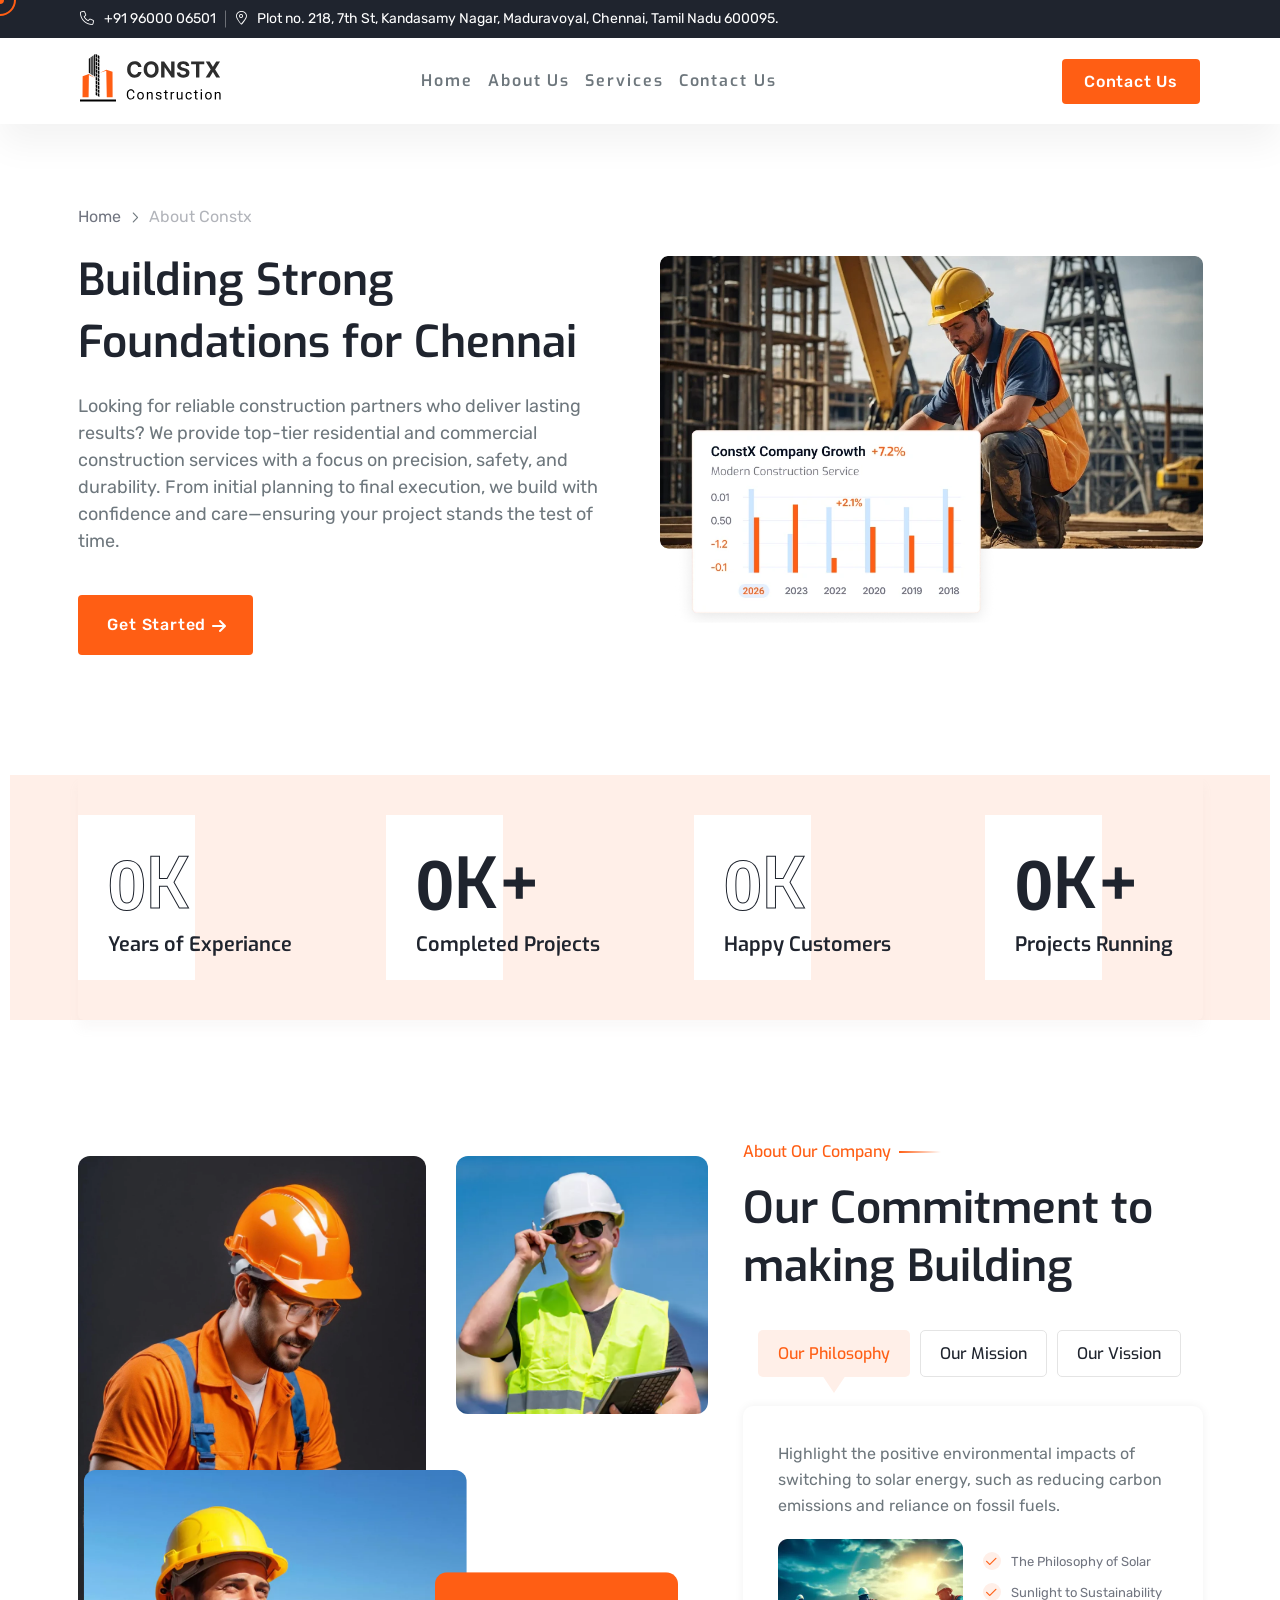
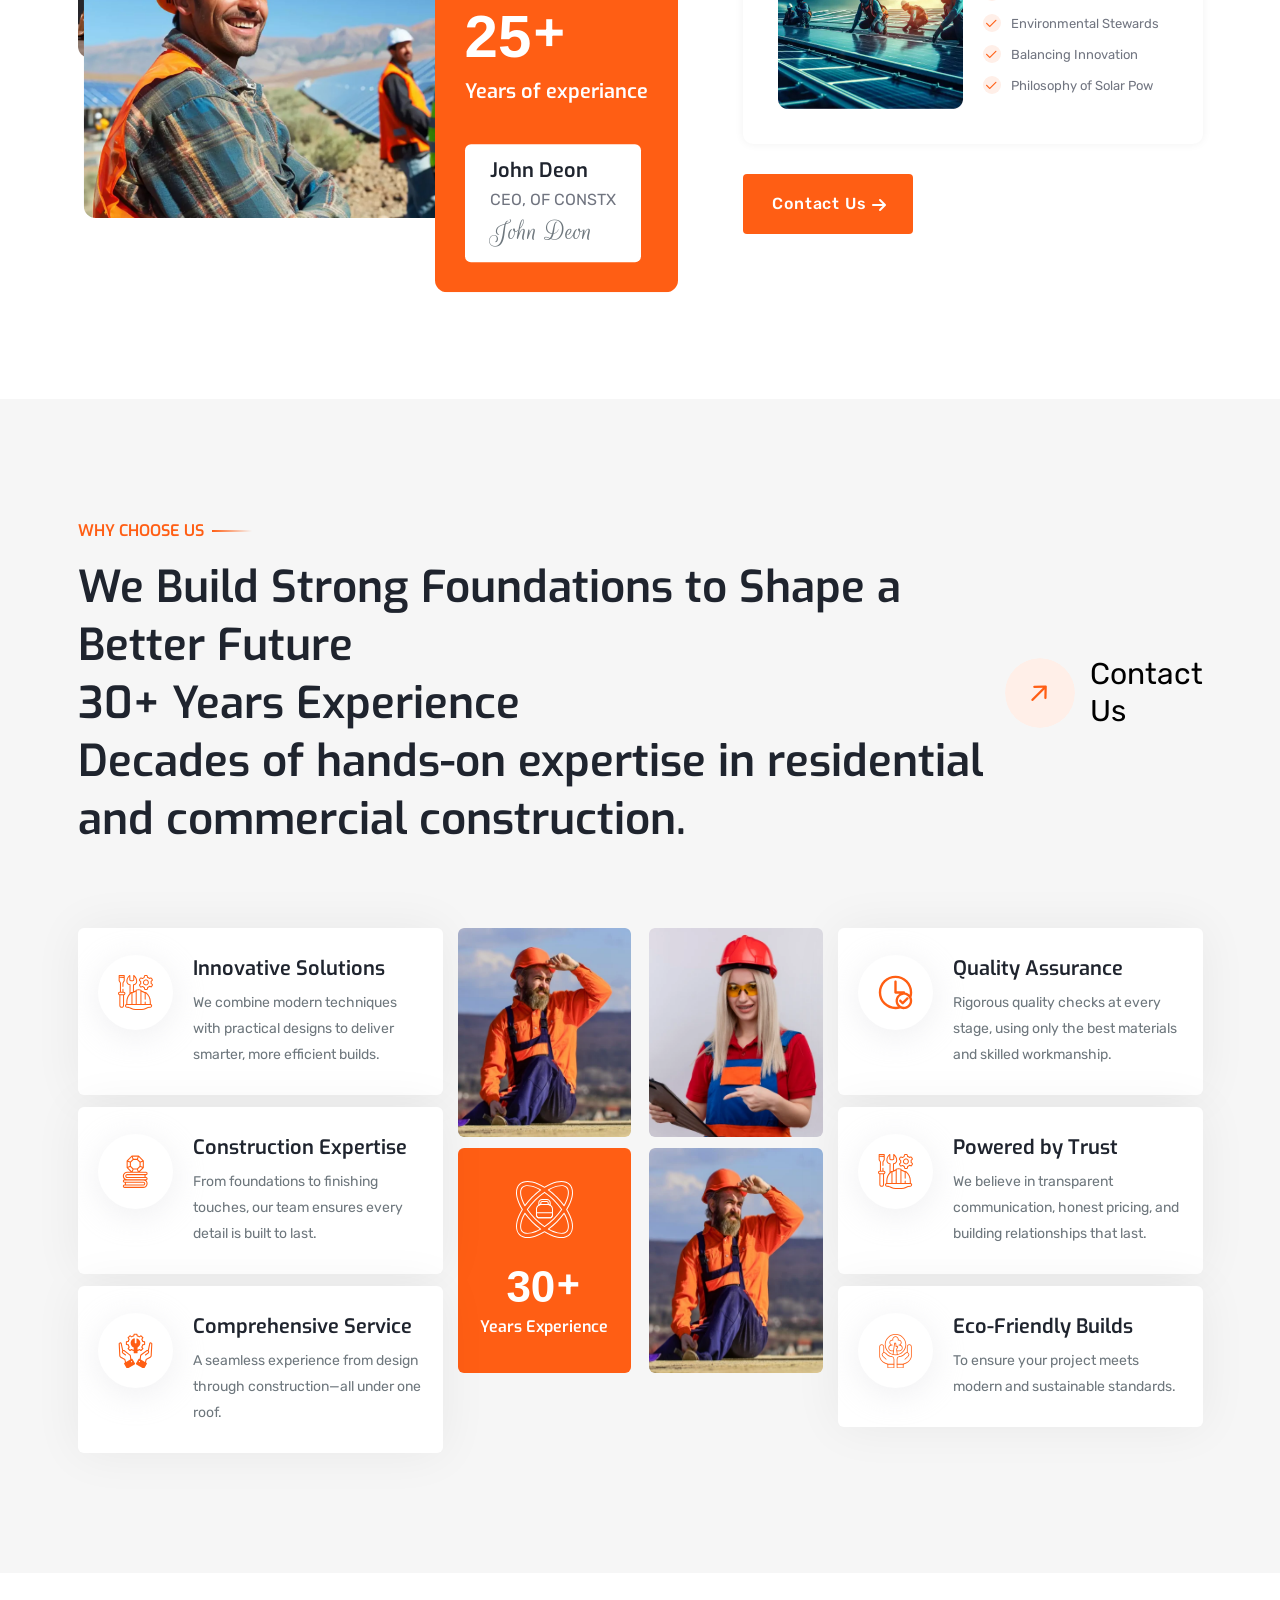
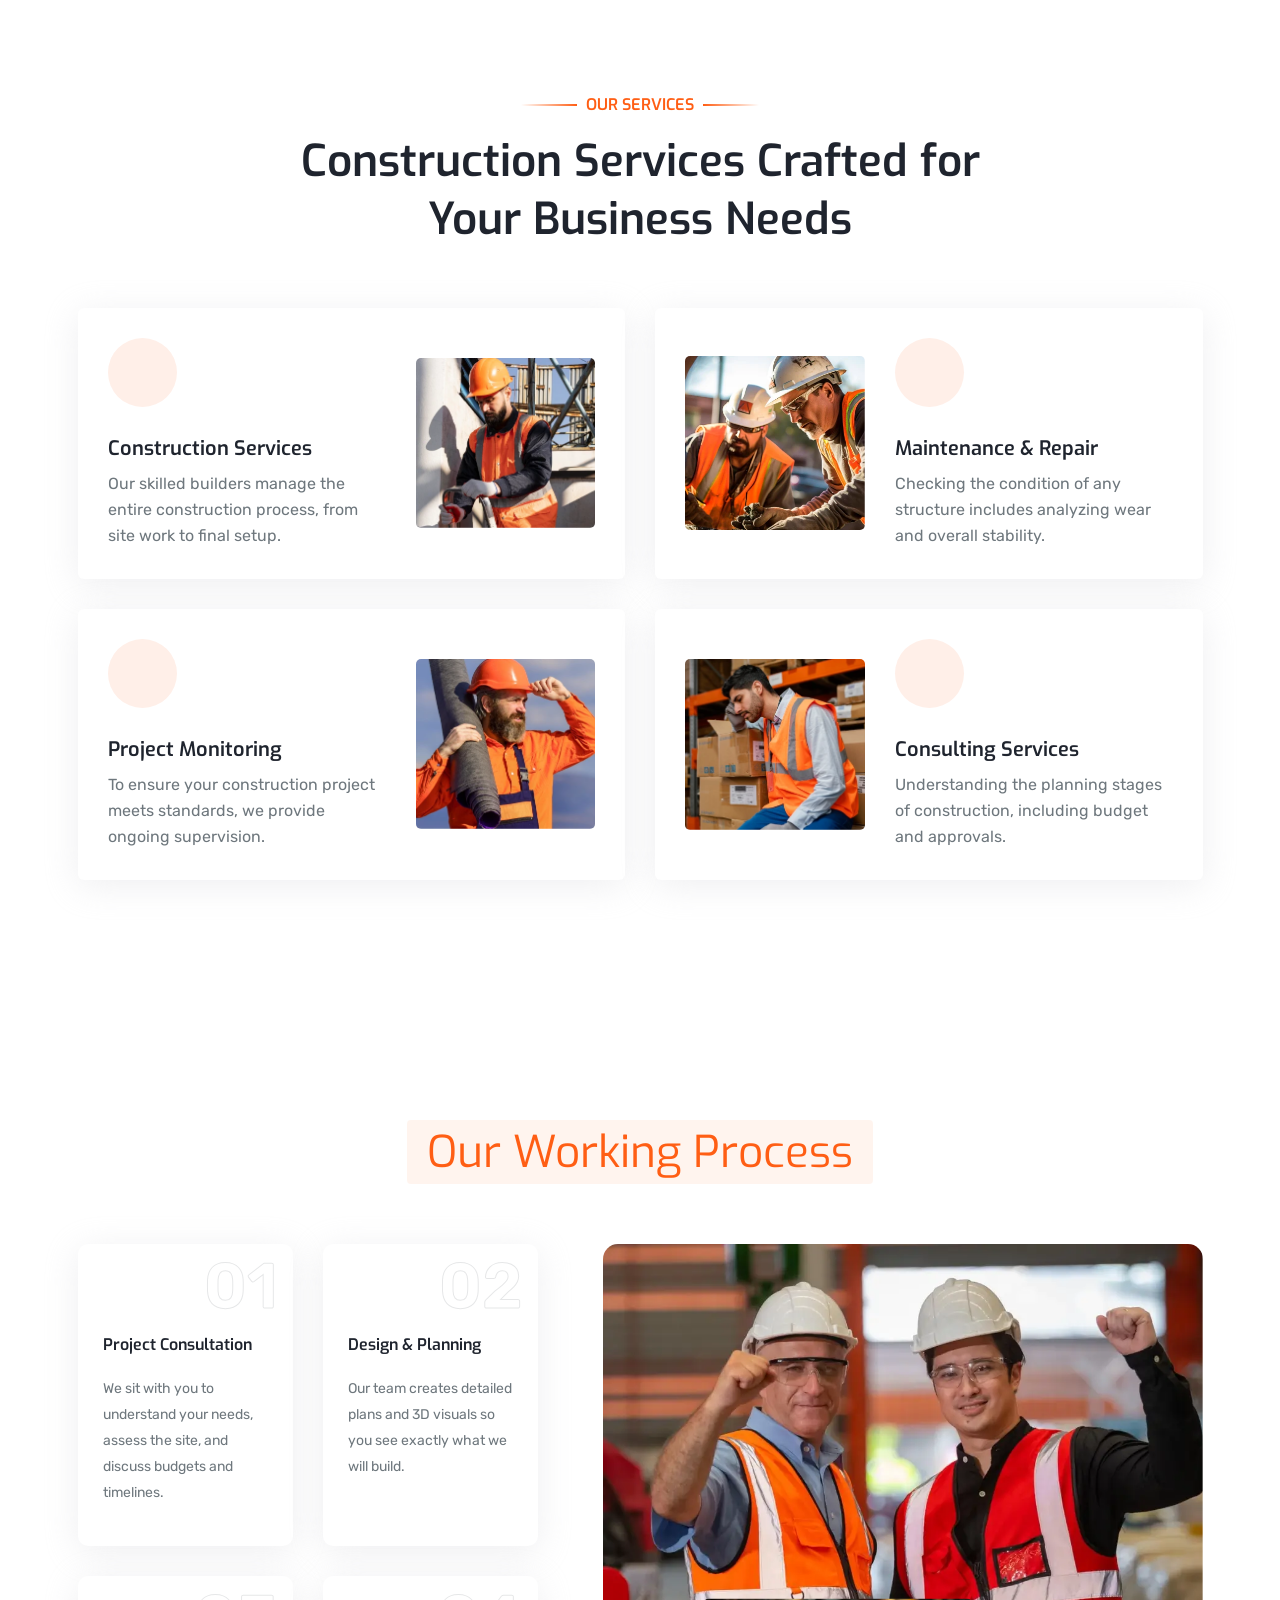
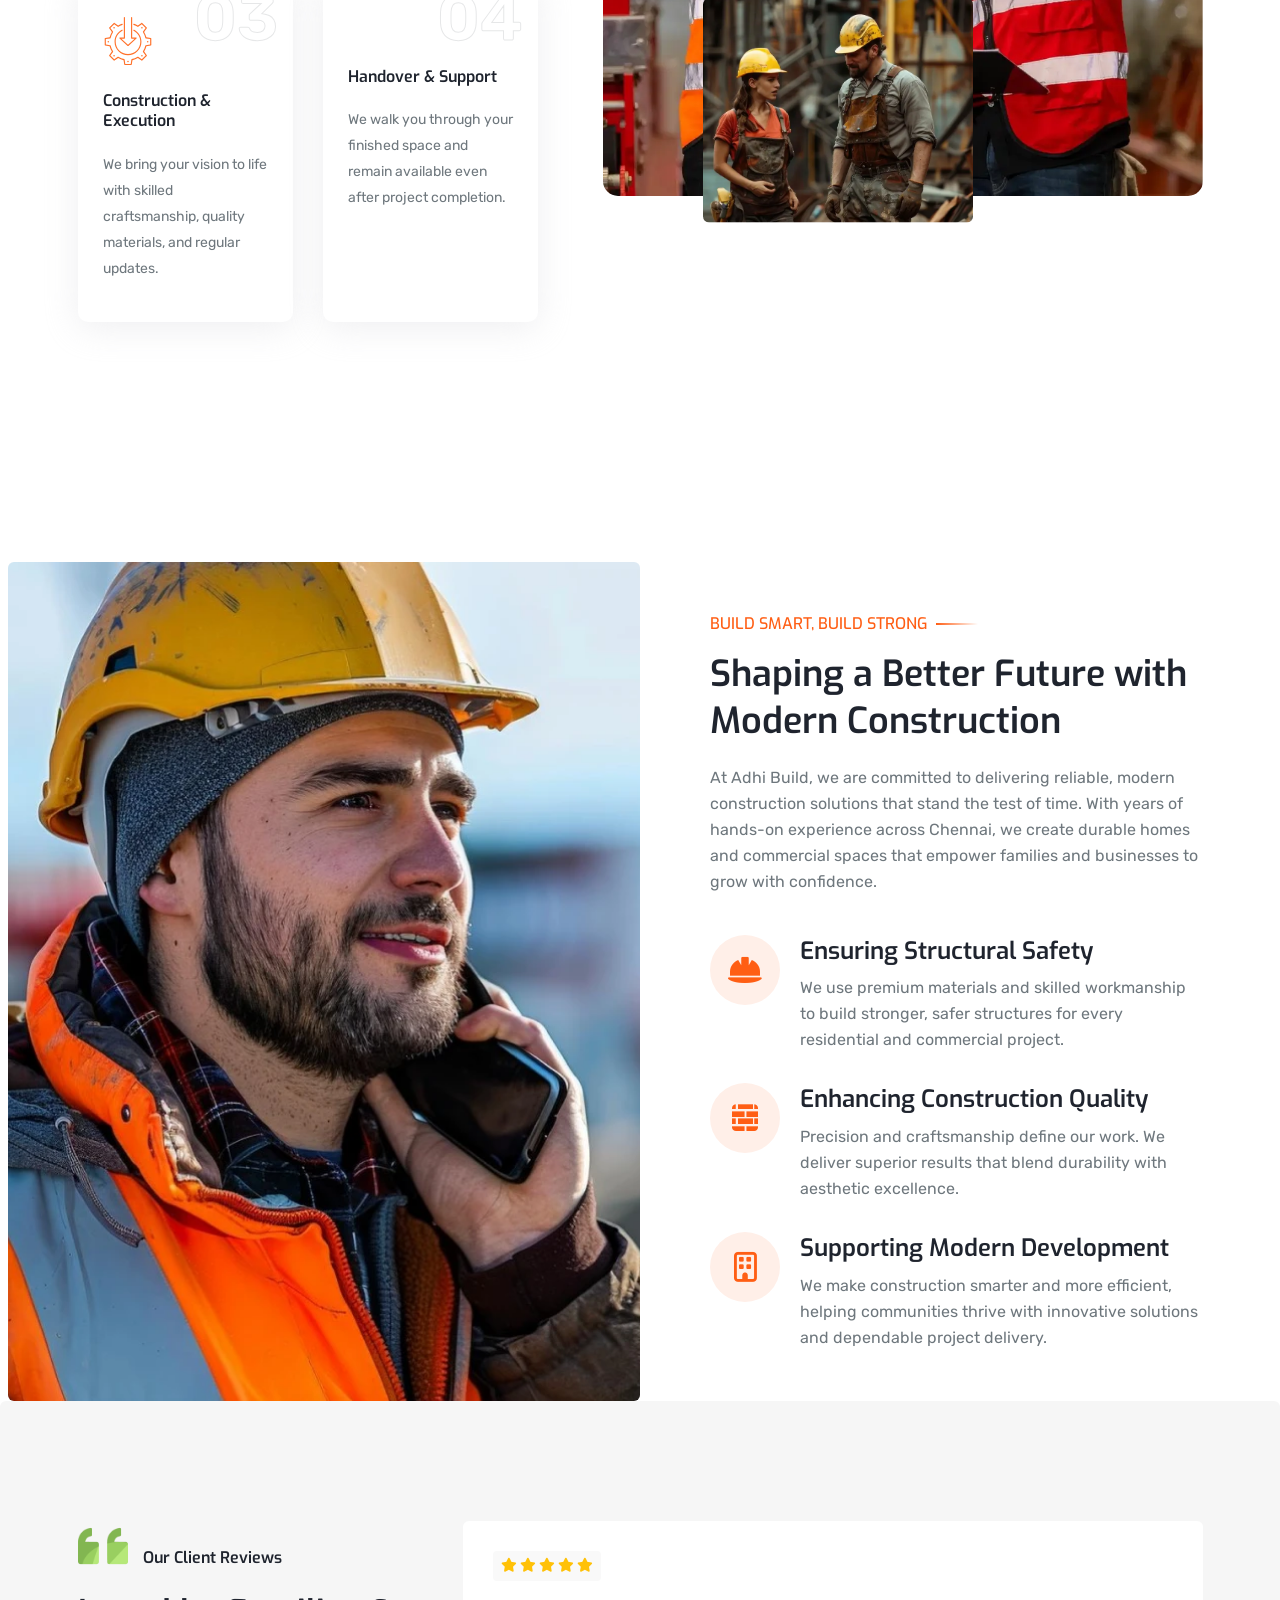
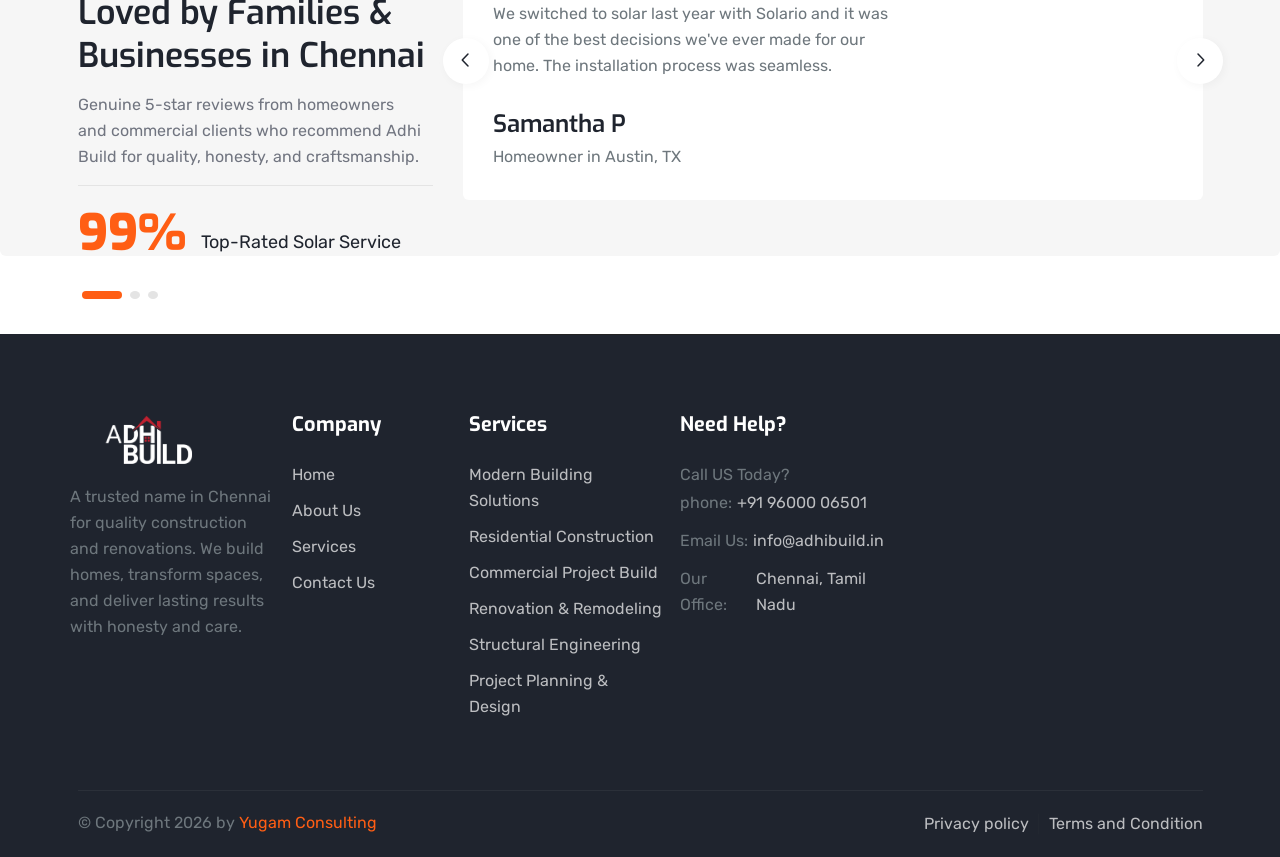
==== commit bb1303f9: "Add files via upload" ====
--- a/about.html
+++ b/about.html
@@ -11,7 +11,7 @@
     <meta name="description" content="A modern and responsive construction website template built for construction, interior design, handyman, plumber, renovation and maintenance businesses. Clean design, fast performance and SEO optimized for professional service websites.">
     <!-- Place favicon.ico in the root directory -->
     <link rel="shortcut icon" type="image/x-icon" href="assets/images/fav.svg">
-    <title>About US | Constx Construction</title>
+    <title>Adhi Build - Renovation | Re-construction | Retrofitting | bathroom renovation</title>
 
     <link rel="preload" as="style" href="https://fonts.googleapis.com/css2?family=Rubik:ital,wght@0,300..900&amp;display=swap" onload="this.onload=null;this.rel='stylesheet'">
     <link rel="preload" as="style" href="https://fonts.googleapis.com/css2?family=Exo:ital,wght@0,100..900&amp;display=swap" onload="this.onload=null;this.rel='stylesheet'">
@@ -68,16 +68,6 @@
                                 <!-- single map area -->
                                 <div class="single-component info-con">
                                     <div class="icon">
-                                        <i class="fal fa-clock"></i>
-                                    </div>
-                                    <div class="info">
-                                        <span>Sun - Fri (7:00 - 18:00)</span>
-                                    </div>
-                                </div>
-                                <!-- single map area -->
-                                <!-- single map area -->
-                                <div class="single-component info-con">
-                                    <div class="icon">
                                         <i class="fal fa-phone"></i>
                                     </div>
                                     <div class="info">
@@ -123,7 +113,7 @@
 
 
                                     <li class="">
-                                        <a href="service-three.html">Services</a>
+                                        <a href="services.html">Services</a>
                                     </li>
                                     <!--<li class="">
                                         <a href="#">Projects</a>
@@ -576,14 +566,14 @@
                                 <div class="icon">
                                     <img src="assets/images/service/icon/33.svg" alt="">
                                 </div>
-                                <h3 class="heading-title"><a href="service-details.html">Construction Services</a></h3>
+                                <h3 class="heading-title"><a href="">Construction Services</a></h3>
                                 <p class="desc">Our skilled builders manage the entire construction process, from site work to final setup.</p>
                             </div>
                             <div class="image-area">
                                 <img src="assets/images/service/35.webp" width="242" alt="">
                             </div>
                             <img src="assets/images/service/icon/shape.svg" alt="" class="shape">
-                            <a href="service-details.html" class="over_link"></a>
+                            <a href="#" class="over_link"></a>
                         </div>
                     </div>
 
@@ -596,11 +586,11 @@
                                 <div class="icon">
                                     <img src="assets/images/service/icon/34.svg" alt="">
                                 </div>
-                                <h3 class="heading-title"><a href="service-details.html">Maintenance & Repair</a></h3>
+                                <h3 class="heading-title"><a href="">Maintenance & Repair</a></h3>
                                 <p class="desc">Checking the condition of any structure includes analyzing wear and overall stability.</p>
                             </div>
                             <img src="assets/images/service/icon/shape.svg" alt="" class="shape">
-                            <a href="service-details.html" class="over_link"></a>
+                            <a href="#" class="over_link"></a>
                         </div>
                     </div>
 
@@ -610,14 +600,14 @@
                                 <div class="icon">
                                     <img src="assets/images/service/icon/35.svg" alt="">
                                 </div>
-                                <h3 class="heading-title"><a href="service-details.html">Project Monitoring</a></h3>
+                                <h3 class="heading-title"><a href="">Project Monitoring</a></h3>
                                 <p class="desc">To ensure your construction project meets standards, we provide ongoing supervision.</p>
                             </div>
                             <div class="image-area">
                                 <img src="assets/images/service/37.webp" width="242" alt="">
                             </div>
                             <img src="assets/images/service/icon/shape.svg" alt="" class="shape">
-                            <a href="service-details.html" class="over_link"></a>
+                            <a href="#" class="over_link"></a>
                         </div>
                     </div>
 
@@ -630,11 +620,11 @@
                                 <div class="icon">
                                     <img src="assets/images/service/icon/36.svg" alt="">
                                 </div>
-                                <h3 class="heading-title"><a href="service-details.html">Consulting Services</a></h3>
+                                <h3 class="heading-title"><a href="">Consulting Services</a></h3>
                                 <p class="desc">Understanding the planning stages of construction, including budget and approvals.</p>
                             </div>
                             <img src="assets/images/service/icon/shape.svg" alt="" class="shape">
-                            <a href="service-details.html" class="over_link"></a>
+                            <a href="#" class="over_link"></a>
                         </div>
                     </div>
                 </div>
@@ -644,68 +634,68 @@
     </section>
 
     <!-- Working Process Area Start -->
-    <section class="tmp-working-process-area2 inner tmp-section-gap">
-        <div class="container-3">
-            <div class="section-title-area-3">
-                <p class="sub-title cg" data-sal="slide-up-large" data-sal-duration="800" data-sal-delay="200">OUR Working Process</p>
-                <h2 class="section-title" data-sal="slide-up-large" data-sal-duration="800" data-sal-delay="400"> Simple process</h2>
-            </div>
-        </div>
-        <div class="section-inner mt--60 mt_md--40 mt_sm--40">
-            <div class="container-3">
-                <div class="row g-5 justify-content-between">
-                    <div class="col-lg-4 col-md-6" data-sal="slide-right" data-sal-duration="800" data-sal-delay="100">
-                        <div class="working-process-wrapper2">
-                            <div class="wrapper-inner">
-                                <div class="image-area">
-                                    <a href="working-process.html">
-                                        <img src="assets/images/working-process/03.webp" alt="">
-                                    </a>
-                                    <div class="tag">Step-1</div>
-                                </div>
-                                <div class="content-area">
-                                    <h3 class="title">System Design</h3>
-                                    <p class="desc">To create a customized <br> solar power system.</p>
-                                </div>
-                            </div>
-                            <div class="icon"><img src="assets/images/working-process/arrow-icon2.svg" alt=""></div>
-                        </div>
-                    </div>
-                    <div class="col-lg-4 col-md-6" data-sal="slide-right" data-sal-duration="800" data-sal-delay="300">
-                        <div class="working-process-wrapper2">
-                            <div class="wrapper-inner mid">
-                                <div class="image-area">
-                                    <a href="working-process.html">
-                                        <img src="assets/images/working-process/05.webp" alt="">
-                                    </a>
-                                    <div class="tag">Step-2</div>
-                                </div>
-                                <div class="content-area">
-                                    <h3 class="title">Installation</h3>
-                                    <p class="desc">Implement monitoring <br> systems and other .</p>
-                                </div>
-                            </div>
-                            <div class="icon second"><img src="assets/images/working-process/arrow-icon2.svg" alt=""></div>
-                        </div>
-                    </div>
-                    <div class="col-lg-4 col-md-6" data-sal="slide-right" data-sal-duration="800" data-sal-delay="500">
-                        <div class="working-process-wrapper2">
-                            <div class="wrapper-inner right">
-                                <div class="image-area">
-                                    <a href="working-process.html">
-                                        <img src="assets/images/working-process/05.webp" alt="">
-                                    </a>
-                                    <div class="tag">Step-3</div>
-                                </div>
-                                <div class="content-area">
-                                    <h3 class="title">Reporting and Follow-Up</h3>
-                                    <p class="desc">Ensure customer satisfaction and gather feedback</p>
-                                </div>
-                            </div>
-                        </div>
-                    </div>
-                </div>
-            </div>
+    <section class="tmp-working-process-area tmp-section-gap">
+        <div class="container">
+            <div class="section-title-area">
+                <h2 class="pre-title" data-sal="slide-up" data-sal-duration="800" data-sal-delay="100">Our Working Process</h2>
+            </div>
+            <div class="section-inner">
+                <div class="row">
+                    <div class="col-xl-5 content">
+                        <div class="working-process-wrapper-area">
+                            <div class="row g-5">
+                                <div class="col-md-6" data-sal="slide-up" data-sal-duration="800" data-sal-delay="100">
+                                    <div class="working-process-wrapper">
+                                        <span class="number">01</span>
+                                        <div class="icon">
+                                            <img src="assets/images/working-process/icon/01.svg" alt="">
+                                        </div>
+                                        <h3 class="heading-title">Project Consultation</h3>
+                                        <p class="desc">We sit with you to understand your needs, assess the site, and discuss budgets and timelines.</p>
+                                    </div>
+                                </div>
+                                <div class="col-md-6" data-sal="slide-up" data-sal-duration="800" data-sal-delay="300">
+                                    <div class="working-process-wrapper">
+                                        <span class="number">02</span>
+                                        <div class="icon">
+                                            <img src="assets/images/working-process/icon/02.svg" alt="">
+                                        </div>
+                                        <h3 class="heading-title">Design & Planning</h3>
+                                        <p class="desc">Our team creates detailed plans and 3D visuals so you see exactly what we will build.</p>
+                                    </div>
+                                </div>
+                                <div class="col-md-6" data-sal="slide-up" data-sal-duration="800" data-sal-delay="100">
+                                    <div class="working-process-wrapper">
+                                        <span class="number">03</span>
+                                        <div class="icon">
+                                            <img src="assets/images/working-process/icon/03.svg" alt="">
+                                        </div>
+                                        <h3 class="heading-title">Construction & Execution</h3>
+                                        <p class="desc">We bring your vision to life with skilled craftsmanship, quality materials, and regular updates.</p>
+                                    </div>
+                                </div>
+                                <div class="col-md-6" data-sal="slide-up" data-sal-duration="800" data-sal-delay="300">
+                                    <div class="working-process-wrapper">
+                                        <span class="number">04</span>
+                                        <div class="icon">
+                                            <img src="assets/images/working-process/icon/04.svg" alt="">
+                                        </div>
+                                        <h3 class="heading-title">Handover & Support</h3>
+                                        <p class="desc">We walk you through your finished space and remain available even after project completion.</p>
+                                    </div>
+                                </div>
+                            </div>
+                        </div>
+                    </div>
+                    <div class="col-xl-7 order-change-lg image">
+                        <div class="working-process-image">
+                            <img src="assets/images/working-process/01.webp" width="649" alt="">
+                            <img src="assets/images/working-process/02.webp" width="482" alt="" class="floating-img" data-parallax='{"x": 0, "y": 60}'>
+                        </div>
+                    </div>
+                </div>
+            </div>
+
         </div>
     </section>
     <!-- Working Process Area End -->
@@ -726,7 +716,7 @@
                             <h2 class="section-title tmp-title-split" data-sal="slide-up" data-sal-duration="800" data-sal-delay="300">Shaping a Better Future with Modern Construction</h2>
                         </div>
                         <p class="desc" data-sal="slide-up" data-sal-duration="800" data-sal-delay="300">
-                            We are dedicated to delivering reliable and modern construction solutions that stand the test of time. Over the years, our expertise has helped build durable structures, empowering homes and businesses to grow with confidence.
+                            At Adhi Build, we are committed to delivering reliable, modern construction solutions that stand the test of time. With years of hands-on experience across Chennai, we create durable homes and commercial spaces that empower families and businesses to grow with confidence.
                         </p>
                         <div class="why-choose-feature-wrapper">
                             <div class="single-feature" data-sal="slide-up" data-sal-duration="800" data-sal-delay="500">
@@ -736,7 +726,7 @@
                                 <div class="content">
                                     <h3 class="title">Ensuring Structural Safety</h3>
                                     <p class="desc">
-                                        With premium materials and expert workmanship, we ensure stronger, safer, and long-lasting structures for residential and commercial projects.
+                                      We use premium materials and skilled workmanship to build stronger, safer structures for every residential and commercial project.
                                     </p>
                                 </div>
                             </div>
@@ -747,7 +737,7 @@
                                 <div class="content">
                                     <h3 class="title">Enhancing Construction Quality</h3>
                                     <p class="desc">
-                                        We bring precision, quality, and craftsmanship to every project, ensuring superior results that reflect durability and aesthetic excellence.
+                                        Precision and craftsmanship define our work. We deliver superior results that blend durability with aesthetic excellence.
                                     </p>
                                 </div>
                             </div>
@@ -758,7 +748,7 @@
                                 <div class="content">
                                     <h3 class="title">Supporting Modern Development</h3>
                                     <p class="desc">
-                                        We make construction smarter and more efficient, helping communities grow with innovative building solutions and reliable project delivery.
+                                        We make construction smarter and more efficient, helping communities thrive with innovative solutions and dependable project delivery.
                                     </p>
                                 </div>
                             </div>
@@ -780,10 +770,10 @@
                         <div class="feedback-wrapper">
                             <p class="sub-title">
                                 <img src="assets/images/testimonials/quote3.svg" alt="">
-                                Customer Feedback
+                               Our Client Reviews
                             </p>
-                            <h3 class="title">Trusted by Tomorrow’s Leaders</h3>
-                            <p class="desc">Our commitment to excellence and innovation has made us a preferred partner for those who lead by example.</p>
+                            <h3 class="title">Loved by Families & Businesses in Chennai</h3>
+                            <p class="desc">Genuine 5-star reviews from homeowners and commercial clients who recommend Adhi Build for quality, honesty, and craftsmanship.</p>
                             <div class="bottom-service">
                                 <p><span>99%</span> Top-Rated Solar Service</p>
                             </div>
@@ -799,9 +789,6 @@
                             <div class="swiper-wrapper">
                                 <div class="swiper-slide">
                                     <div class="testimonial-wrapper4">
-                                        <div class="image-area">
-                                            <img src="assets/images/testimonials/12.webp" width="298" alt="">
-                                        </div>
                                         <div class="content-area">
                                             <ul class="star-rating">
                                                 <li><i class="fas fa-star"></i></li>
@@ -822,9 +809,6 @@
                                 </div>
                                 <div class="swiper-slide">
                                     <div class="testimonial-wrapper4">
-                                        <div class="image-area">
-                                            <img src="assets/images/testimonials/11.webp" width="298" alt="">
-                                        </div>
                                         <div class="content-area">
                                             <ul class="star-rating">
                                                 <li><i class="fas fa-star"></i></li>
@@ -845,9 +829,6 @@
                                 </div>
                                 <div class="swiper-slide">
                                     <div class="testimonial-wrapper4">
-                                        <div class="image-area">
-                                            <img src="assets/images/testimonials/12.webp" width="298" alt="">
-                                        </div>
                                         <div class="content-area">
                                             <ul class="star-rating">
                                                 <li><i class="fas fa-star"></i></li>
@@ -876,230 +857,143 @@
                 </div>
             </div>
         </div>
-    </section>
+    </section><br><br><br>
     <!-- Testimonials Area End -->
-
-    <section class="tmp-award-area tmp-section-gap">
-        <div class="container-3">
-            <div class="section-title-area-3">
-                <p class="sub-title cg">CONSTX COMPANY AWARDS</p>
-                <h2 class="section-title">ConstX is The Best Construction Company</h2>
-                <p class="desc text-center">We’d like to thank all of our incredible customers for nominating and awarding New Day Construction <br> as The constx is The Best Construction company for the past ten years.</p>
-            </div>
-            <div class="section-inner mt--60 mt_md--40 mt_sm--30">
-                <div class="row g-5 justify-content-center">
-                    <div class="col-lg-3 col-md-6" data-sal="slide-up" data-sal-duration="800" data-sal-delay="100">
-                        <div class="award-wrapper">
-                            <div class="icon"><img src="assets/images/award/03.webp" alt=""></div>
-                            <p>Construction Firm of the Year</p>
-                            <h3>2015</h3>
-                        </div>
-                    </div>
-                    <div class="col-lg-3 col-md-6" data-sal="slide-up" data-sal-duration="800" data-sal-delay="300">
-                        <div class="award-wrapper">
-                            <div class="icon"><img src="assets/images/award/04.webp" alt=""></div>
-                            <p>Excellence in Civil Engineering</p>
-                            <h3>2016</h3>
-                        </div>
-                    </div>
-                    <div class="col-lg-3 col-md-6" data-sal="slide-up" data-sal-duration="800" data-sal-delay="500">
-                        <div class="award-wrapper">
-                            <div class="icon"><img src="assets/images/award/05.webp" alt=""></div>
-                            <p>Best Infrastructure Project</p>
-                            <h3>2017</h3>
-                        </div>
-                    </div>
-                    <div class="col-lg-3 col-md-6" data-sal="slide-up" data-sal-duration="800" data-sal-delay="700">
-                        <div class="award-wrapper">
-                            <div class="icon"><img src="assets/images/award/06.webp" alt=""></div>
-                            <p>Innovative Building Award</p>
-                            <h3>2018</h3>
-                        </div>
-                    </div>
-                    <div class="col-lg-3 col-md-6" data-sal="slide-up" data-sal-duration="800" data-sal-delay="100">
-                        <div class="award-wrapper">
-                            <div class="icon"><img src="assets/images/award/07.webp" alt=""></div>
-                            <p>Construction Excellence Prize</p>
-                            <h3>2020</h3>
-                        </div>
-                    </div>
-                    <div class="col-lg-3 col-md-6" data-sal="slide-up" data-sal-duration="800" data-sal-delay="300">
-                        <div class="award-wrapper">
-                            <div class="icon"><img src="assets/images/award/08.webp" alt=""></div>
-                            <p>Outstanding Builder Award</p>
-                            <h3>2022</h3>
-                        </div>
-                    </div>
-                    <div class="col-lg-3 col-md-6" data-sal="slide-up" data-sal-duration="800" data-sal-delay="500">
-                        <div class="award-wrapper">
-                            <div class="icon"><img src="assets/images/award/09.webp" alt=""></div>
-                            <p>Modern Architecture Honor</p>
-                            <h3>2024</h3>
-                        </div>
-                    </div>
-                </div>
-
-            </div>
-        </div>
-    </section>
 
     <!-- tmp footer area start -->
     <div class="tmp-footer-area footer-one footer-bg pt--200 mt--120">
         <div class="container-3">
+            <div class="footer-cta-area cta-one">
+                <div class="cta-image-area">
+                    <img src="assets/images/cta/02.webp" width="390" alt="">
+                    <img src="assets/images/cta/cta-round2.svg" alt="">
+                    <img src="assets/images/cta/solar1.webp" alt="">
+                    <img src="assets/images/cta/solar2.webp" alt="">
+                </div>
+                <div class="cta-area-inner">
+                    <h3 class="cta-title">Let's Build Something <br>Beautiful Together
+ <br> Call Us Now</h3>
+                    <div class="cta-button-area">
+                        <a href="contact.html" class="tmp-btn btn-primary bg-white button-flip btn-md">
+                            <span data-text="GET A QUOTE">GET A QUOTE</span>
+                        </a>
+                    </div>
+                </div>
+                <div class="shape-area">
+                    <img src="assets/images/cta/cta-round.svg" alt="">
+                    <img src="assets/images/cta/cta-round.svg" alt="">
+                </div>
+            </div>
             <div class="row">
                 <div class="col-lg-12 p-0">
-                    <div class="main-footer-one-area six pt--80 pb--60">
-
-                        <!-- Company -->
+                    <div class="main-footer-one-area pt--80 pb--60">
+                        <div class="single-footer-inner logo-area">
+                            <div class="body one">
+                                <div class="logo mb--20">
+                                    <a href="index.html">
+                                        <img src="assets/images/logo/01-w.svg" alt="" width="157"   height="49">
+                                    </a>
+                                </div>
+                                <p class="desc">
+                                    A trusted name in Chennai for quality construction and renovations. We build homes, transform spaces, and deliver lasting results with honesty and care.
+                                </p>
+                            </div>
+                        </div>
                         <div class="single-footer-inner company">
                             <div class="body two">
-                                <h3 class="footer-title">
+                                <h4 class="footer-title">
                                     Company
-                                    <img src="assets/images/footer/line-2.svg" alt="">
-                                </h3>
+                                </h4>
                                 <div class="use-full-link-wrapper">
+								                                    <a href="index.html" class="single hover-moving-primary">
+                                        Home
+                                    </a>
                                     <a href="about.html" class="single hover-moving-primary">
-                                        About Company
+                                        About Us
                                     </a>
-                                    <a href="service.html" class="single hover-moving-primary">
+                                    <a href="services.html" class="single hover-moving-primary">
                                         Services
                                     </a>
-                                    <a href="clients.html" class="single hover-moving-primary">
-                                        Our Projects
+                                    <a href="contact.html" class="single hover-moving-primary">
+                                        Contact Us
                                     </a>
-                                    <a href="contact.html" class="single hover-moving-primary">
-                                        Contact Info
-                                    </a>
-                                    <a href="pricing.html" class="single hover-moving-primary">
-                                        Project Pricing
-                                    </a>
-                                    <a href="gallery.html" class="single hover-moving-primary">
-                                        Work Gallery
-                                    </a>
-                                </div>
-                            </div>
-                        </div>
-
-                        <!-- Services -->
+                                </div>
+                            </div>
+                        </div>
                         <div class="single-footer-inner service">
                             <div class="body three">
-                                <h3 class="footer-title">
+                                <h4 class="footer-title">
                                     Services
-                                    <img src="assets/images/footer/line-2.svg" alt="">
-                                </h3>
-                                <div class="use-full-link-wrapper">
-                                    <a href="service-details.html" class="single hover-moving-primary">
-                                        Structural Planning
+                                </h4>
+                                 <div class="use-full-link-wrapper">
+                                    <a href="Building Inspections.html"class="single hover-moving-primary">
+                                        Modern Building Solutions
                                     </a>
-                                    <a href="service-details.html" class="single hover-moving-primary">
-                                        Building Design
+                                    <a href="Project Supervision.html" class="single hover-moving-primary">
+                                        Residential Construction
                                     </a>
-                                    <a href="service-details.html" class="single hover-moving-primary">
-                                        Project Documentation
+                                    <a href="Quality Assurance.html" class="single hover-moving-primary">
+                                        Commercial Project Build
                                     </a>
-                                    <a href="service-details.html" class="single hover-moving-primary">
-                                        Site Construction
+                                    <a href="Structural Planning.html" class="single hover-moving-primary">
+                                        Renovation & Remodeling
                                     </a>
-                                    <a href="service-details.html" class="single hover-moving-primary">
-                                        Repair & Renovation
+                                    <a href="Consulting Services.html" class="single hover-moving-primary">
+                                        Structural Engineering
                                     </a>
-                                    <a href="service-details.html" class="single hover-moving-primary">
-                                        Quality Inspection
+                                    <a href="Project Planning.html" class="single hover-moving-primary">
+                                        Project Planning & Design
                                     </a>
                                 </div>
                             </div>
                         </div>
 
-                        <!-- Contact -->
-                        <div class="single-footer-inner contact">
+						    <div class="single-footer-inner contact">
                             <div class="body four">
-                                <h3 class="footer-title">
+                                <h4 class="footer-title">
                                     Need Help?
-                                    <img src="assets/images/footer/line-2.svg" alt="">
-                                </h3>
+                                </h4>
                                 <div class="contactus-link-wrapper">
                                     <div class="single d-block">
-                                        <p class="text">Call Us Directly</p>
+                                        <p class="text">Call US Today?</p>
                                         <div class="phone">
-                                            <p>Phone:</p>
-                                            <a href="call-to_254982156213.html" class="number hover-moving-primary">
-                                                +254 (98) 2156 213
+                                            <p>phone:</p>
+                                            <a href="call-to_96000 06501.html" class="number hover-moving-primary">
+                                                +91 96000 06501
                                             </a>
                                         </div>
                                     </div>
                                     <div class="single d-block">
-                                        <p class="text">Need Support?</p>
+                                        <p class="text"></p>
                                         <div class="phone">
-                                            <p>Email:</p>
+                                            <p>Email Us:</p>
                                             <a href="mail-to_help%40constx.html" class="number hover-moving-primary">
-                                                support@constx.com
+                                                info@adhibuild.in
                                             </a>
                                         </div>
                                     </div>
-                                </div>
-                            </div>
-                        </div>
-
-                        <!-- Newsletter -->
-                        <div class="single-footer-inner newsletter">
-                            <div class="body five">
-                                <h3 class="footer-title">
-                                    Subscribe Now
-                                    <img src="assets/images/footer/line-2.svg" alt="">
-                                </h3>
-                                <div class="newsletter-area">
-                                    <p class="desc mb--20">
-                                        Subscribe for construction updates, project insights and industry news.
-                                    </p>
-                                    <form action="#" class="form">
-                                        <div class="single-input-wrapper">
-                                            <input type="email" name="email" placeholder="Enter your email" required>
-                                            <button type="submit" class="form-btn tmp-btn btn-primary" aria-label="Subscribe"><i class="fal fa-envelope"></i></button>
-                                        </div>
-                                    </form>
-                                </div>
-                            </div>
-                        </div>
-
-                        <!-- Logo Area -->
-                        <div class="single-footer-inner logo-area">
-                            <div class="body one">
-                                <div class="logo mb--25">
-                                    <a href="index.html">
-                                        <img src="assets/images/logo/02-main.svg" alt="">
-                                    </a>
-                                </div>
-                                <p class="desc mb--10">
-                                    We build strong, safe and innovative structures built to last.
-                                </p>
-
-                                <div class="social-share-wrapper-1 style-footer">
-                                    <ul class="social-stylle-one justify-content-start mt--20">
-                                        <li><a target="_blank" href="https://www.facebook.com/"><i class="fa-brands fa-facebook-f"></i></a></li>
-                                        <li><a target="_blank" href="https://x.com/"><i class="fa-brands fa-twitter"></i></a></li>
-                                        <li><a target="_blank" href="https://www.instagram.com/"><i class="fa-brands fa-instagram"></i></a></li>
-                                        <li><a target="_blank" href="https://www.linkedin.com/"><i class="fa-brands fa-linkedin-in"></i></a></li>
-                                        <li><a target="_blank" href="https://www.tiktok.com/"><i class="fa-brands fa-tiktok"></i></a></li>
-                                    </ul>
-                                </div>
-
-                            </div>
-                        </div>
-
-                    </div>
-                </div>
-            </div>
-        </div>
-
-        <!-- Copyright -->
-        <div class="copyright-area-one cg">
-            <div class="container-3">
+									<div class="single d-block">
+                                        <p class="text"></p>
+                                        <div class="phone">
+                                            <p>Our Office:</p>
+                                            <a href="mail-to_help%40constx.html" class="number hover-moving-primary">
+                                                Chennai, Tamil Nadu
+                                            </a>
+                                        </div>
+                                    </div>
+                                </div>
+                            </div>
+                        </div>
+                    </div>
+                </div>
+            </div>
+            <div class="copyright-area-one">
                 <div class="row justify-content-between">
                     <div class="col-md-6">
                         <div class="wrapper text-start">
                             <p>© Copyright
                                 <span id="year"></span>
-                                by <a class="hover-moving-primary" target="_blank" href="https://themeforest.net/user/inversweb">InversWeb</a>
+                                by <a class="hover-moving-primary" target="_blank" href="">Yugam Consulting</a>
                             </p>
                         </div>
                     </div>
@@ -1117,549 +1011,11 @@
             </div>
         </div>
     </div>
-
-    <!-- tmp footer area end -->
-
-    <!-- header style two -->
-
-    <!-- side bar for desktop -->
-    <div id="side-bar" class="side-bar">
-        <button class="close-icon-menu" aria-label="close"><i class="far fa-times"></i></button>
-        <!-- inner menu area desktop start -->
-        <div class="inner-main-wrapper-desk d-none d-xl-block">
-            <div class="thumbnail">
-                <img src="assets/images/banner/04.webp" alt="elevate">
-            </div>
-            <div class="inner-content">
-                <h4 class="title">We Build Building and Great Constructive Homes.</h4>
-                <p class="disc">
-                    We successfully cope with tasks of varying complexity, provide long-term guarantees and regularly master new technologies.
-                </p>
-                <div class="footer">
-                    <h4 class="title">Got a project in mind?</h4>
-                    <a href="contact.html" class="tmp-btn btn-seconday">Let's talk</a>
-                </div>
-            </div>
-        </div>
-
-        <!-- mobile menu area start -->
-        <div class="mobile-menu d-block d-xl-none">
-            <nav class="nav-main mainmenu-nav mt--30">
-                <ul class="mainmenu" id="mobile-menu-active">
-                    <li class="has-droupdown">
-                        <a href="#" class="main">Home</a>
-                        <ul class="submenu">
-                            <li><a class="mobile-menu-link" href="index.html">Construction Company</a></li>
-                            <li><a class="mobile-menu-link" href="index-two.html">Renovation</a></li>
-
-                            <li><a class="mobile-menu-link" href="index-three.html">Construction Service</a></li>
-                            <li><a class="mobile-menu-link" href="index-four.html">Elevate Construction</a></li>
-                            <li><a class="mobile-menu-link" href="index-five.html">Construction</a></li>
-                            <li><a class="mobile-menu-link" href="index-six.html">Demo Construction</a></li>
-                            <li><a class="mobile-menu-link" href="index-seven.html">Construction Shop </a></li>
-                            <li><a class="mobile-menu-link" href="index-eight.html">Eco Build</a></li>
-                            <li><a class="mobile-menu-link" href="index-nine.html">Building</a></li>
-                            <li><a class="mobile-menu-link" href="index-ten.html">Horizon Constructions</a></li>
-
-
-                            <li><a class="mobile-menu-link" href="index-eleven.html">Renovation Two</a></li>
-                            <li><a class="mobile-menu-link" href="index-twelve.html">Factory Demo </a></li>
-                            <li><a class="mobile-menu-link" href="index-thirteen.html">Renovation & Remodeling</a></li>
-                            <li><a class="mobile-menu-link" href="index-fourteen.html">Architecture & Interior</a></li>
-                            <li><a class="mobile-menu-link" href="index-fifteen.html">Construction Video</a></li>
-                            <li><a class="mobile-menu-link" href="index-sixteen.html">Engineering Service</a></li>
-                            <li><a class="mobile-menu-link" href="index-seventeen.html">Handyman Workshop</a></li>
-                            <li><a class="mobile-menu-link" href="index-eighteen.html">Industrial Demo</a></li>
-                            <li><a class="mobile-menu-link" href="index-nineteen.html">Investor Demo</a></li>
-                            <li><a class="mobile-menu-link" href="index-twenty.html">Carpenter Demo</a></li>
-                        </ul>
-                    </li>
-                    <li class="has-droupdown">
-                        <a href="#" class="main">Pages</a>
-                        <ul class="submenu">
-                            <li><a class="mobile-menu-link" href="about.html">About</a></li>
-                            <li><a class="mobile-menu-link" href="service.html">Service</a></li>
-                            <li><a class="mobile-menu-link" href="service-details.html">Service Details</a></li>
-                            <li><a class="mobile-menu-link" href="pricing.html">Pricing</a></li>
-                            <li><a class="mobile-menu-link" href="application.html">Application</a></li>
-                            <li><a class="mobile-menu-link" href="working-process.html">Working Process</a></li>
-                            <li><a class="mobile-menu-link" href="safety.html">Safety</a></li>
-                            <li><a class="mobile-menu-link" href="company-history.html">Company History</a></li>
-                            <li><a class="mobile-menu-link" href="company-value.html">Company Value</a></li>
-                            <li><a class="mobile-menu-link" href="gallery.html">Company Gallery</a></li>
-                            <li><a class="mobile-menu-link" href="career.html">Career</a></li>
-                            <li><a class="mobile-menu-link" href="career-details.html">Career Details</a></li>
-                            <li><a class="mobile-menu-link" href="our-vision.html">Our Vision</a></li>
-                            <li><a class="mobile-menu-link" href="clients.html">Our Clients</a></li>
-                            <li><a class="mobile-menu-link" href="team.html">Team One</a></li>
-                            <li><a class="mobile-menu-link" href="team-two.html">Team Two</a></li>
-                            <li><a class="mobile-menu-link" href="team-three.html">Team Three</a></li>
-                            <li><a class="mobile-menu-link" href="team-four.html">Team Four</a></li>
-                            <li><a class="mobile-menu-link" href="team-details.html">Team Details</a></li>
-                            <li><a class="mobile-menu-link" href="office-branch.html">Our Office Branch</a></li>
-                            <li><a class="mobile-menu-link" href="award.html">Awards</a></li>
-                            <li><a class="mobile-menu-link" href="shop.html">Shop</a></li>
-                            <li><a class="mobile-menu-link" href="shop-details.html">Shop Details</a></li>
-                            <li><a class="mobile-menu-link" href="cart.html">Cart</a></li>
-                            <li><a class="mobile-menu-link" href="checkout.html">Checkout</a></li>
-                            <li><a class="mobile-menu-link" href="sustainability.html">Sustainability</a></li>
-                            <li><a class="mobile-menu-link" href="coming-soon.html">Coming Soon</a></li>
-                            <li><a class="mobile-menu-link" href="404.html">Error 404</a></li>
-                        </ul>
-                    </li>
-                    <li class="has-droupdown">
-                        <a href="#" class="main">Services</a>
-                        <ul class="submenu">
-                            <li><a class="mobile-menu-link" href="service.html">Service Default</a></li>
-                            <li><a class="mobile-menu-link" href="service-two.html">Service Two Swiper</a></li>
-                            <li><a class="mobile-menu-link" href="service-three.html">Service Card Style</a></li>
-                            <li><a class="mobile-menu-link" href="service-three-four.html">Service Style Four</a></li>
-                            <li><a class="mobile-menu-link" href="service-five.html">Service Swiper Flow</a></li>
-                            <li><a class="mobile-menu-link" href="service-six.html">Service Style Fluid</a></li>
-
-                            <li class="has-droupdown third-lvl">
-                                <a class="main" href="#">Service Details</a>
-                                <ul class="submenu-third-lvl mm-collapse">
-
-                                    <li><a class="mobile-menu-link" href="service-details.html">Service Details</a></li>
-                                    <li><a class="mobile-menu-link" href="service-details-two.html">Service Details Two</a></li>
-                                    <li><a class="mobile-menu-link" href="service-details-slide.html">Service Details Slide</a></li>
-                                    <li><a class="mobile-menu-link" href="service-details-gallery.html">Service Details Gallery</a></li>
-                                    <li><a class="mobile-menu-link" href="service-details-video.html">Service Details Video</a></li>
-                                    <li><a class="mobile-menu-link" href="service-details-popup-video.html">Style Video Popup</a></li>
-                                    <li><a class="mobile-menu-link" href="service-details-classic.html">Style Classic <span class="invers-badge-card">Hot</span></a></li>
-
-                                </ul>
-                            </li>
-
-
-                        </ul>
-                    </li>
-                    <li class="has-droupdown">
-                        <a href="#" class="main">Project</a>
-                        <ul class="submenu">
-                            <li><a class="mobile-menu-link" href="portfolio.html">Project One</a></li>
-                            <li><a class="mobile-menu-link" href="portfolio-two.html">Project Two</a></li>
-                            <li><a class="mobile-menu-link" href="portfolio-three.html">Project Three</a></li>
-
-
-                            <li class="has-droupdown third-lvl">
-                                <a class="main" href="#">Project Details</a>
-                                <ul class="submenu-third-lvl mm-collapse">
-
-                                    <li><a class="mobile-menu-link" href="portfolio-details.html">Project Details</a></li>
-                                    <li><a class="mobile-menu-link" href="portfolio-details-2.html">Project Details Two</a></li>
-                                    <li><a class="mobile-menu-link" href="portfolio-details-gallery.html">Project Details Gallery</a></li>
-                                    <li><a class="mobile-menu-link" href="portfolio-details-video.html">Project Details Video</a></li>
-                                    <li><a class="mobile-menu-link" href="portfolio-details-slide.html">Project Details Slide</a></li>
-                                    <li><a class="mobile-menu-link" href="portfolio-details-video-popup.html">Project Details Video Popup</a></li>
-
-                                </ul>
-                            </li>
-
-
-                        </ul>
-                    </li>
-                    <li class="has-droupdown">
-                        <a href="#" class="main">Blog</a>
-                        <ul class="submenu">
-                            <li><a class="mobile-menu-link" href="blog.html">Blog Grid</a></li>
-                            <li><a class="mobile-menu-link" href="blog-list.html">Blog List</a></li>
-                            <li><a class="mobile-menu-link" href="blog-list-2.html">Blog List Two</a></li>
-                            <li><a class="mobile-menu-link" href="blog-list-3.html">Blog List Three</a></li>
-                            <li><a class="mobile-menu-link" href="blog-bento.html">Blog Bento</a></li>
-                            <li><a class="mobile-menu-link" href="blog-bento-2.html">Blog Bento Two</a></li>
-                            <li><a class="mobile-menu-link" href="blog-bento-3.html">Blog Bento Three</a></li>
-                            <li><a class="mobile-menu-link" href="blog-minimal.html">Blog Minimal</a></li>
-                            <li class="has-droupdown third-lvl">
-                                <a class="main" href="#">Blog Details</a>
-                                <ul class="submenu-third-lvl mm-collapse">
-
-                                    <li><a class="mobile-menu-link" href="blog-details.html">Blog Details</a></li>
-                                    <li><a class="mobile-menu-link" href="blog-details-bg-image.html">Blog Details Bg Image</a></li>
-                                    <li><a class="mobile-menu-link" href="blog-details-gallery.html">Blog Details Gallery</a></li>
-                                    <li><a class="mobile-menu-link" href="blog-details-video.html">Blog Details Video</a></li>
-                                    <li><a class="mobile-menu-link" href="blog-details-video-popup.html">Blog Details Video Popup</a></li>
-                                    <li><a class="mobile-menu-link" href="blog-details-quote.html">Blog Details Quote</a></li>
-                                    <li><a class="mobile-menu-link" href="blog-details-classic.html">Blog Details Classic</a></li>
-                                    <li><a class="mobile-menu-link" href="blog-details-classic-video.html">Blog Classic Video</a></li>
-                                    <li><a class="mobile-menu-link" href="blog-details-right-sidebar.html">Blog Details Sidebar</a></li>
-                                    <li><a class="mobile-menu-link" href="blog-details-left-sidebar.html">Blog Details Left Sidebar</a></li>
-                                    <li><a class="mobile-menu-link" href="#">Minimal Style<span class="invers-badge-card">Coming</span></a></li>
-
-                                </ul>
-                            </li>
-                        </ul>
-                    </li>
-                    <li>
-                        <a href="contact.html" class="main">Contact Us</a>
-                    </li>
-                </ul>
-            </nav>
-
-            <div class="social-share-wrapper-1 mt--40">
-                <span class="short-title">Find With Us</span>
-                <ul class="social-stylle-one justify-content-start mt--10">
-                    <li><a href="#"><i class="fa-brands fa-facebook-f"></i></a></li>
-                    <li><a href="#"><i class="fa-brands fa-twitter"></i></a></li>
-                    <li><a href="#"><i class="fa-brands fa-instagram"></i></a></li>
-                    <li><a href="#"><i class="fa-brands fa-linkedin-in"></i></a></li>
-                    <li><a href="#"><i class="fa-brands fa-tiktok"></i></a></li>
-                </ul>
-            </div>
-
-
-        </div>
-        <!-- mobile menu area end -->
-    </div>
-
-    <!-- side bar for desktop -->
-    <div id="side-bar2" class="side-bar side-bar2">
-        <!-- inner menu area desktop start -->
-        <div class="inner-main-wrapper-desk style-one-sidebar d-none d-lg-block">
-            <div class="header-area-wrapper">
-                <a href="index.html" class="logo">
-                    <img src="assets/images/logo/02.svg" alt="logo">
-                </a>
-                <a href="index.html" class="logo logo-yellow">
-                    <img src="assets/images/logo/01.svg" alt="logo">
-                </a>
-                <button class="close-icon-menu" aria-label="close"><i class="far fa-times"></i></button>
-            </div>
-            <div class="header-bottom-qhick-action">
-                <p class="disc">
-                    Constx is a Construction & Renovation company website You can customize all.
-                </p>
-                <div class="info-list-wrapper">
-                    <ul>
-                        <li><a href="#"><i class="fa-solid fa-phone"></i><span class="hover-moving-primary">+66 55 66 88 99</span></a></li>
-                        <li><a href="#"><i class="fa-regular fa-envelope"></i><span class="hover-moving-primary">example@gmail.com</span></a></li>
-                    </ul>
-                    <ul class="mt--20">
-                        <li><a href="#"><i class="fa-solid fa-location-crosshairs"></i><span class="hover-moving-primary">122, New York USA</span></a></li>
-                        <li><a href="#"><i class="fa-regular fa-clock-three"></i>(Mon–Sat: 9:00–6:00)</a></li>
-                    </ul>
-                </div>
-
-                <nav class="side-bar-nav">
-                    <ul class="navbar-nav">
-                        <li>
-                            <a class="hover-moving-primary" href="index.html">Home</a>
-                        </li>
-                        <li>
-                            <a class="hover-moving-primary" href="service.html">Services</a>
-                        </li>
-                        <li>
-                            <a class="hover-moving-primary" href="shop.html">Shop / Products</a>
-                        </li>
-                        <li>
-                            <a class="hover-moving-primary" href="#projects">Our Projects</a>
-                        </li>
-                        <li>
-                            <a class="hover-moving-primary" href="career.html">Career</a>
-                        </li>
-                    </ul>
-                </nav>
-
-                <div class="social-share-wrapper-1">
-                    <span class="short-title">Find With Us</span>
-                    <ul class="social-stylle-one justify-content-start mt--20">
-                        <li><a href="#"><i class="fa-brands fa-facebook-f"></i></a></li>
-                        <li><a href="#"><i class="fa-brands fa-twitter"></i></a></li>
-                        <li><a href="#"><i class="fa-brands fa-instagram"></i></a></li>
-                        <li><a href="#"><i class="fa-brands fa-linkedin-in"></i></a></li>
-                        <li><a href="#"><i class="fa-brands fa-tiktok"></i></a></li>
-                    </ul>
-                </div>
-
-            </div>
-        </div>
-    </div>
+    <!-- tmp footer area end --> 
 
 
     <div class="mouse-cursor cursor-outer"></div>
     <div class="mouse-cursor cursor-inner"></div>
-
-
-    <!-- cart area start -->
-    <div class="cart-bar">
-        <div class="cart-header">
-            <h3 class="cart-heading">MY CART (3 ITEMS)</h3>
-            <div class="close-cart"><i class="fal fa-times"></i></div>
-        </div>
-        <div class="product-area">
-            <div class="product-item">
-                <div class="product-detail">
-                    <a href="shop-details.html" class="product-thumb"><img src="assets/images/slider/image1.webp" alt="product-thumb"></a>
-                    <div class="item-wrapper">
-                        <a href="shop-details.html"><span class="product-name">Concrete Mixer Pro</span></a>
-                        <div class="item-wrapper">
-                            <span class="product-qnty">1 ×</span>
-                            <span class="product-price">$198.00</span>
-                        </div>
-                    </div>
-                </div>
-                <div class="cart-edit">
-                    <div class="quantity-edit">
-                        <button aria-label="action" class="button"><i class="fal fa-minus minus"></i></button>
-                        <input type="text" class="input" value="3">
-                        <button aria-label="action" class="button plus">+<i class="fal fa-plus plus"></i></button>
-                    </div>
-                    <div class="item-wrapper d-flex mr--5 align-items-center">
-                        <a href="#" class="delete-cart"><i class="fal fa-times"></i></a>
-                    </div>
-                </div>
-            </div>
-
-            <div class="product-item">
-                <div class="product-detail">
-                    <a href="shop-details.html" class="product-thumb"><img src="assets/images/slider/image2.webp" alt="product-thumb"></a>
-                    <div class="item-wrapper">
-                        <a href="shop-details.html"><span class="product-name">Heavy Duty Drill 1700W</span></a>
-                        <div class="item-wrapper">
-                            <span class="product-qnty">1 ×</span>
-                            <span class="product-price">$88.00</span>
-                        </div>
-                    </div>
-                </div>
-                <div class="cart-edit">
-                    <div class="quantity-edit">
-                        <button aria-label="action" class="button"><i class="fal fa-minus minus"></i></button>
-                        <input type="text" class="input" value="2">
-                        <button aria-label="action" class="button plus">+<i class="fal fa-plus plus"></i></button>
-                    </div>
-                    <div class="item-wrapper d-flex mr--5 align-items-center">
-                        <a href="#" class="delete-cart"><i class="fal fa-times"></i></a>
-                    </div>
-                </div>
-            </div>
-
-            <div class="product-item last-child">
-                <div class="product-detail">
-                    <a href="shop-details.html" class="product-thumb"><img src="assets/images/slider/image5.webp" alt="product-thumb"></a>
-                    <div class="item-wrapper">
-                        <a href="shop-details.html"><span class="product-name">Steel Beam Cutter 10KW</span></a>
-                        <div class="item-wrapper">
-                            <span class="product-qnty">1 ×</span>
-                            <span class="product-price">$289.00</span>
-                        </div>
-                    </div>
-                </div>
-                <div class="cart-edit">
-                    <div class="quantity-edit">
-                        <button aria-label="action" class="button"><i class="fal fa-minus minus"></i></button>
-                        <input type="text" class="input" value="2">
-                        <button aria-label="action" class="button plus">+<i class="fal fa-plus plus"></i></button>
-                    </div>
-                    <div class="item-wrapper d-flex mr--5 align-items-center">
-                        <a href="#" class="delete-cart"><i class="fal fa-times"></i></a>
-                    </div>
-                </div>
-            </div>
-
-            <div class="product-item">
-                <div class="product-detail">
-                    <a href="shop-details.html" class="product-thumb"><img src="assets/images/slider/image1.webp" alt="product-thumb"></a>
-                    <div class="item-wrapper">
-                        <a href="shop-details.html"><span class="product-name">Concrete Mixer Pro</span></a>
-                        <div class="item-wrapper">
-                            <span class="product-qnty">1 ×</span>
-                            <span class="product-price">$198.00</span>
-                        </div>
-                    </div>
-                </div>
-                <div class="cart-edit">
-                    <div class="quantity-edit">
-                        <button aria-label="action" class="button"><i class="fal fa-minus minus"></i></button>
-                        <input type="text" class="input" value="3">
-                        <button aria-label="action" class="button plus">+<i class="fal fa-plus plus"></i></button>
-                    </div>
-                    <div class="item-wrapper d-flex mr--5 align-items-center">
-                        <a href="#" class="delete-cart"><i class="fal fa-times"></i></a>
-                    </div>
-                </div>
-            </div>
-
-        </div>
-
-        <div class="cart-bottom-area">
-            <span class="spend-shipping"><i class="fal fa-truck"></i> ADD <span class="amount">$199.00</span> MORE TO UNLOCK FREE SHIPPING</span>
-            <span class="total-price">TOTAL: <span class="price">$556</span></span>
-
-            <a href="cart.html" class="tmp-btn btn-primary hover-icon-reverse mw-100">
-                <span class="icon-reverse-wrapper">
-                    <span class="btn-text">VIEW CART</span>
-                <span class="btn-icon"><i class="fa-solid fa-arrow-right"></i></span>
-                <span class="btn-icon"><i class="fa-solid fa-arrow-right"></i></span>
-                </span>
-            </a>
-
-            <a href="checkout.html" class="tmp-btn btn-border hover-icon-reverse mw-100">
-                <span class="icon-reverse-wrapper">
-                    <span class="btn-text">PROCEED TO CHECKOUT</span>
-                <span class="btn-icon"><i class="fa-solid fa-arrow-right"></i></span>
-                <span class="btn-icon"><i class="fa-solid fa-arrow-right"></i></span>
-                </span>
-            </a>
-        </div>
-    </div>
-    <!-- cart area end -->
-
-
-
-    <div id="anywhere-home" class="">
-    </div>
-
-    <!-- pre loader start -->
-    <div id="elevate-load">
-        <div class="loader-wrapper">
-            <div class="lds-ellipsis">
-                <div></div>
-                <div></div>
-                <div></div>
-                <div></div>
-            </div>
-        </div>
-    </div>
-    <!-- pre loader end -->
-
-
-    <!-- open-search -->
-    <div class="offcanvas offcanvas-top offcanvas-search" id="canvasSearch">
-        <button aria-label="action" class="btn-close-search" type="button" data-bs-dismiss="offcanvas" aria-label="Close">
-            <i class="fa-solid fa-xmark-large"></i>
-        </button>
-        <div class="offcanvas-body">
-            <div class="tmp-container w-xl">
-                <div class="wrap-form">
-                    <h4 class="title">
-                        What are you looking for?
-                    </h4>
-                    <form action="#" class="form-search">
-                        <fieldset class="input-search">
-                            <input type="text" name="search" id="search" placeholder="Searching....">
-                        </fieldset>
-                        <div class="btn-submit1">
-                            <button aria-label="action" type="submit" class="tmp-btn btn-primary btn-sm">
-                                <span>
-                                    <span class="btn-double-text" data-text="Search">Search</span>
-                                </span>
-                            </button>
-                        </div>
-                    </form>
-                </div>
-                <div class="popular-searches">
-                    <h5 class="title">
-                        Popular Searches:
-                    </h5>
-                    <ul class="list d-flex align-items-center flex-wrap ">
-                        <li><a href="#">Construction</a></li>
-                        <li><a href="#">Building Repair</a></li>
-                        <li><a href="#">Interior Work</a></li>
-                        <li><a href="#">Home Renovation</a></li>
-                        <li><a href="#">Architecture</a></li>
-                    </ul>
-                </div>
-                <div class="tmp-line "></div>
-                <div class="trending">
-                    <h5 class="title">Popular Services</h5>
-                    <div class="tmp-grid-layout lg-col-3 md-col-2">
-                        <div class="feature-post-item style-small d-flex align-items-center hover-image-rotate item-grid ">
-                            <a href="service-details.html" class="img-style">
-                                <img src="assets/images/blog/feature-item-small-1.webp" decoding="async" loading="lazy" width="123" height="92" alt="feature">
-                            </a>
-                            <div class="content">
-                                <ul class="meta-feature text-caption-2 fw-7 text_secodary-color d-flex align-items-center mb_8 text-uppercase">
-                                    <li>Service</li>
-                                    <li><a href="#" class="text-uppercase">Construction</a></li>
-                                </ul>
-                                <h6 class="title">
-                                    <a href="service-details.html" class="link">Residential Building Construction & Site Setup</a>
-                                </h6>
-                            </div>
-                        </div>
-
-                        <div class="feature-post-item style-small d-flex align-items-center hover-image-rotate item-grid ">
-                            <a href="service-details.html" class="img-style">
-                                <img src="assets/images/blog/feature-item-small-2.webp" decoding="async" loading="lazy" width="123" height="92" alt="feature">
-                            </a>
-                            <div class="content">
-                                <ul class="meta-feature text-caption-2 fw-7 text_secodary-color d-flex align-items-center mb_8 text-uppercase">
-                                    <li>Service</li>
-                                    <li><a href="#" class="text-uppercase">Renovation</a></li>
-                                </ul>
-                                <h6 class="title">
-                                    <a href="service-details.html" class="link">Home Renovation, Remodeling & Repair Work</a>
-                                </h6>
-                            </div>
-                        </div>
-
-                        <div class="feature-post-item style-small d-flex align-items-center hover-image-rotate item-grid ">
-                            <a href="service-details.html" class="img-style">
-                                <img src="assets/images/blog/feature-item-small-3.webp" decoding="async" loading="lazy" width="123" height="92" alt="feature">
-                            </a>
-                            <div class="content">
-                                <ul class="meta-feature text-caption-2 fw-7 text_secodary-color d-flex align-items-center mb_8 text-uppercase">
-                                    <li>Service</li>
-                                    <li><a href="#" class="text-uppercase">Interior</a></li>
-                                </ul>
-                                <h6 class="title">
-                                    <a href="service-details.html" class="link">Interior Decoration, False Ceiling & Design Work</a>
-                                </h6>
-                            </div>
-                        </div>
-
-                        <div class="feature-post-item style-small d-flex align-items-center hover-image-rotate item-grid ">
-                            <a href="service-details.html" class="img-style">
-                                <img src="assets/images/blog/feature-item-small-4.webp" decoding="async" loading="lazy" width="123" height="92" alt="feature">
-                            </a>
-                            <div class="content">
-                                <ul class="meta-feature text-caption-2 fw-7 text_secodary-color d-flex align-items-center mb_8 text-uppercase">
-                                    <li>Service</li>
-                                    <li><a href="#" class="text-uppercase">Architecture</a></li>
-                                </ul>
-                                <h6 class="title">
-                                    <a href="service-details.html" class="link">Architectural Planning & 3D Building Modeling</a>
-                                </h6>
-                            </div>
-                        </div>
-
-                        <div class="feature-post-item style-small d-flex align-items-center hover-image-rotate item-grid ">
-                            <a href="service-details.html" class="img-style">
-                                <img src="assets/images/blog/feature-item-small-5.webp" decoding="async" loading="lazy" width="123" height="92" alt="feature">
-                            </a>
-                            <div class="content">
-                                <ul class="meta-feature text-caption-2 fw-7 text_secodary-color d-flex align-items-center mb_8 text-uppercase">
-                                    <li>Service</li>
-                                    <li><a href="#" class="text-uppercase">Project</a></li>
-                                </ul>
-                                <h6 class="title">
-                                    <a href="service-details.html" class="link">Full Construction Project Management Service</a>
-                                </h6>
-                            </div>
-                        </div>
-
-                        <div class="feature-post-item style-small d-flex align-items-center hover-image-rotate item-grid ">
-                            <a href="service-details.html" class="img-style">
-                                <img src="assets/images/blog/feature-item-small-6.webp" decoding="async" loading="lazy" width="123" height="92" alt="feature">
-                            </a>
-                            <div class="content">
-                                <ul class="meta-feature text-caption-2 fw-7 text_secodary-color d-flex align-items-center mb_8 text-uppercase">
-                                    <li>Service</li>
-                                    <li><a href="#" class="text-uppercase">Repair</a></li>
-                                </ul>
-                                <h6 class="title">
-                                    <a href="service-details.html" class="link">Structural Repair & Building Maintenance Service</a>
-                                </h6>
-                            </div>
-                        </div>
-
-                    </div>
-                </div>
-            </div>
-        </div>
-    </div><!-- /.open-search -->
-
 
 
     <div class="scrollbar-v show-on-scroll"></div>
@@ -1714,6 +1070,4 @@
 
 </body>
 
-
-<!-- Mirrored from html.inversweb.com/constx/about-2.html by HTTrack Website Copier/3.x [XR&CO'2014], Sat, 28 Feb 2026 14:06:06 GMT -->
 </html>
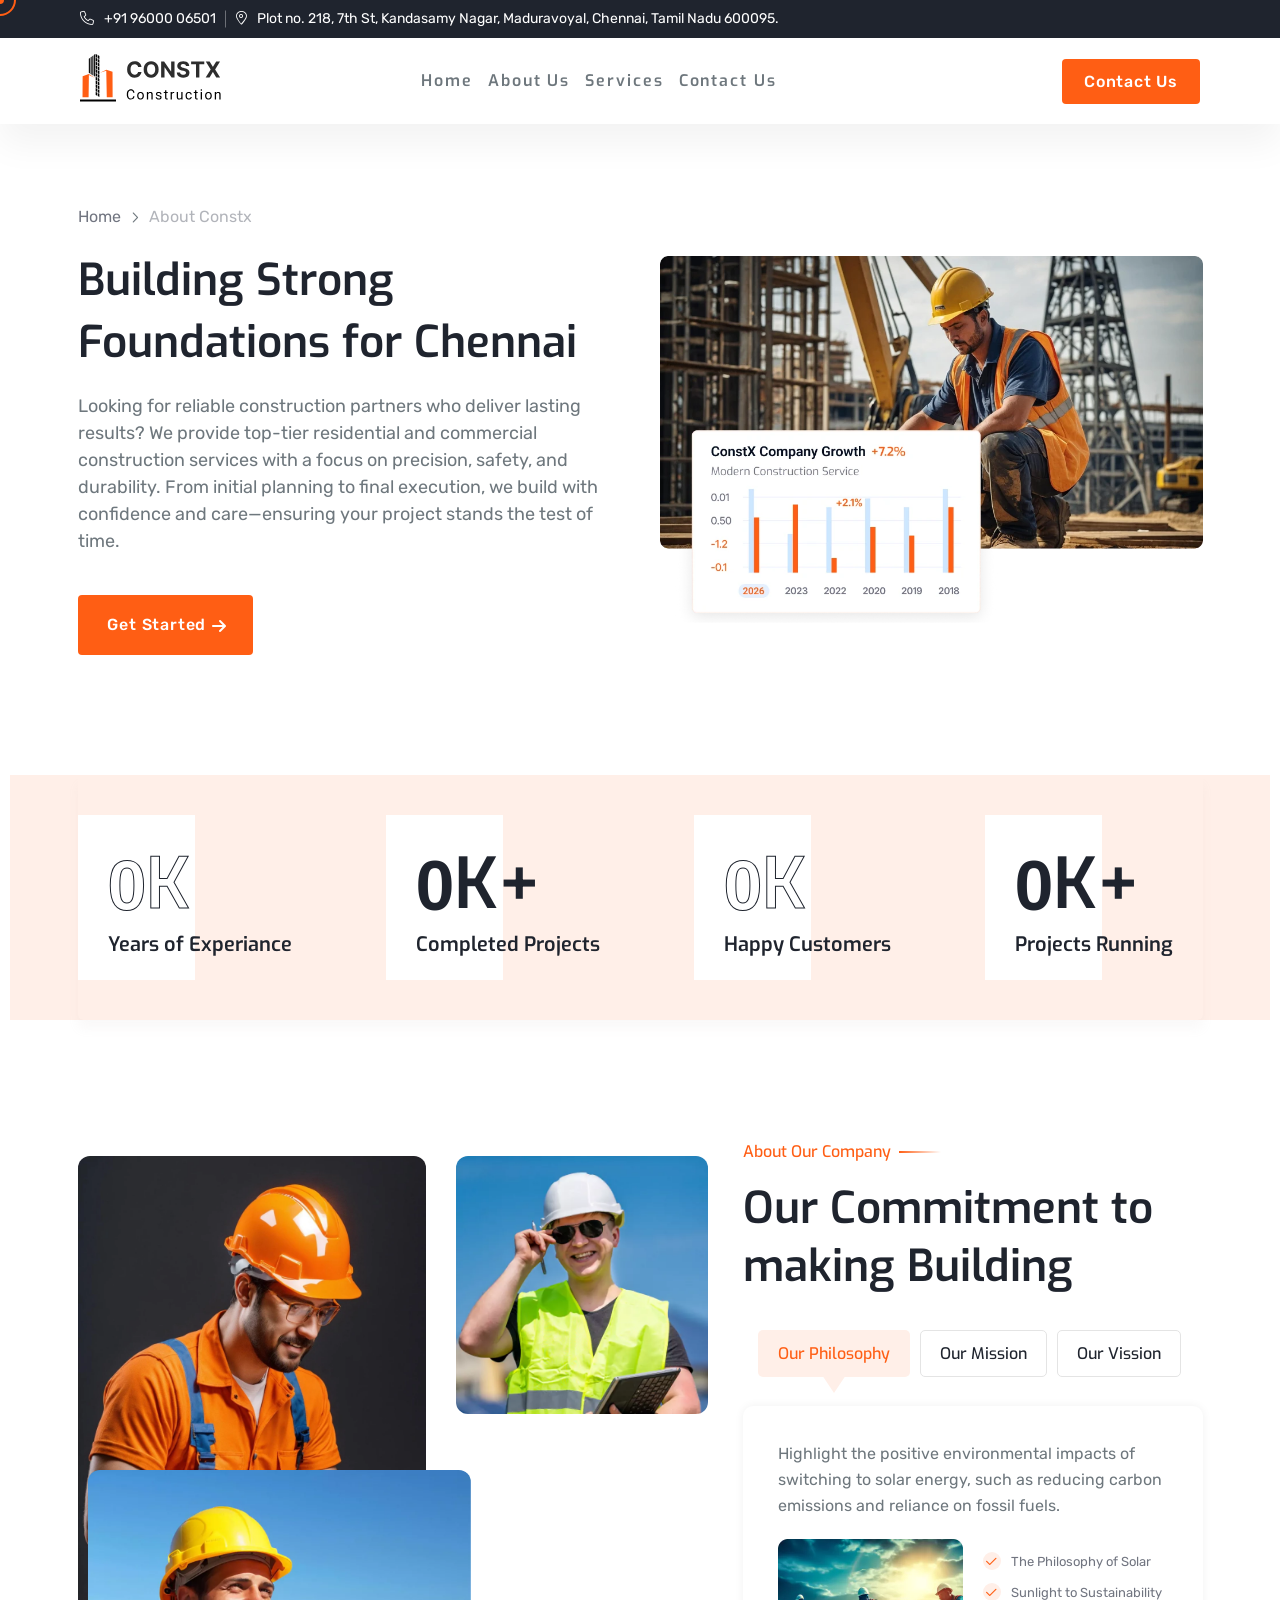
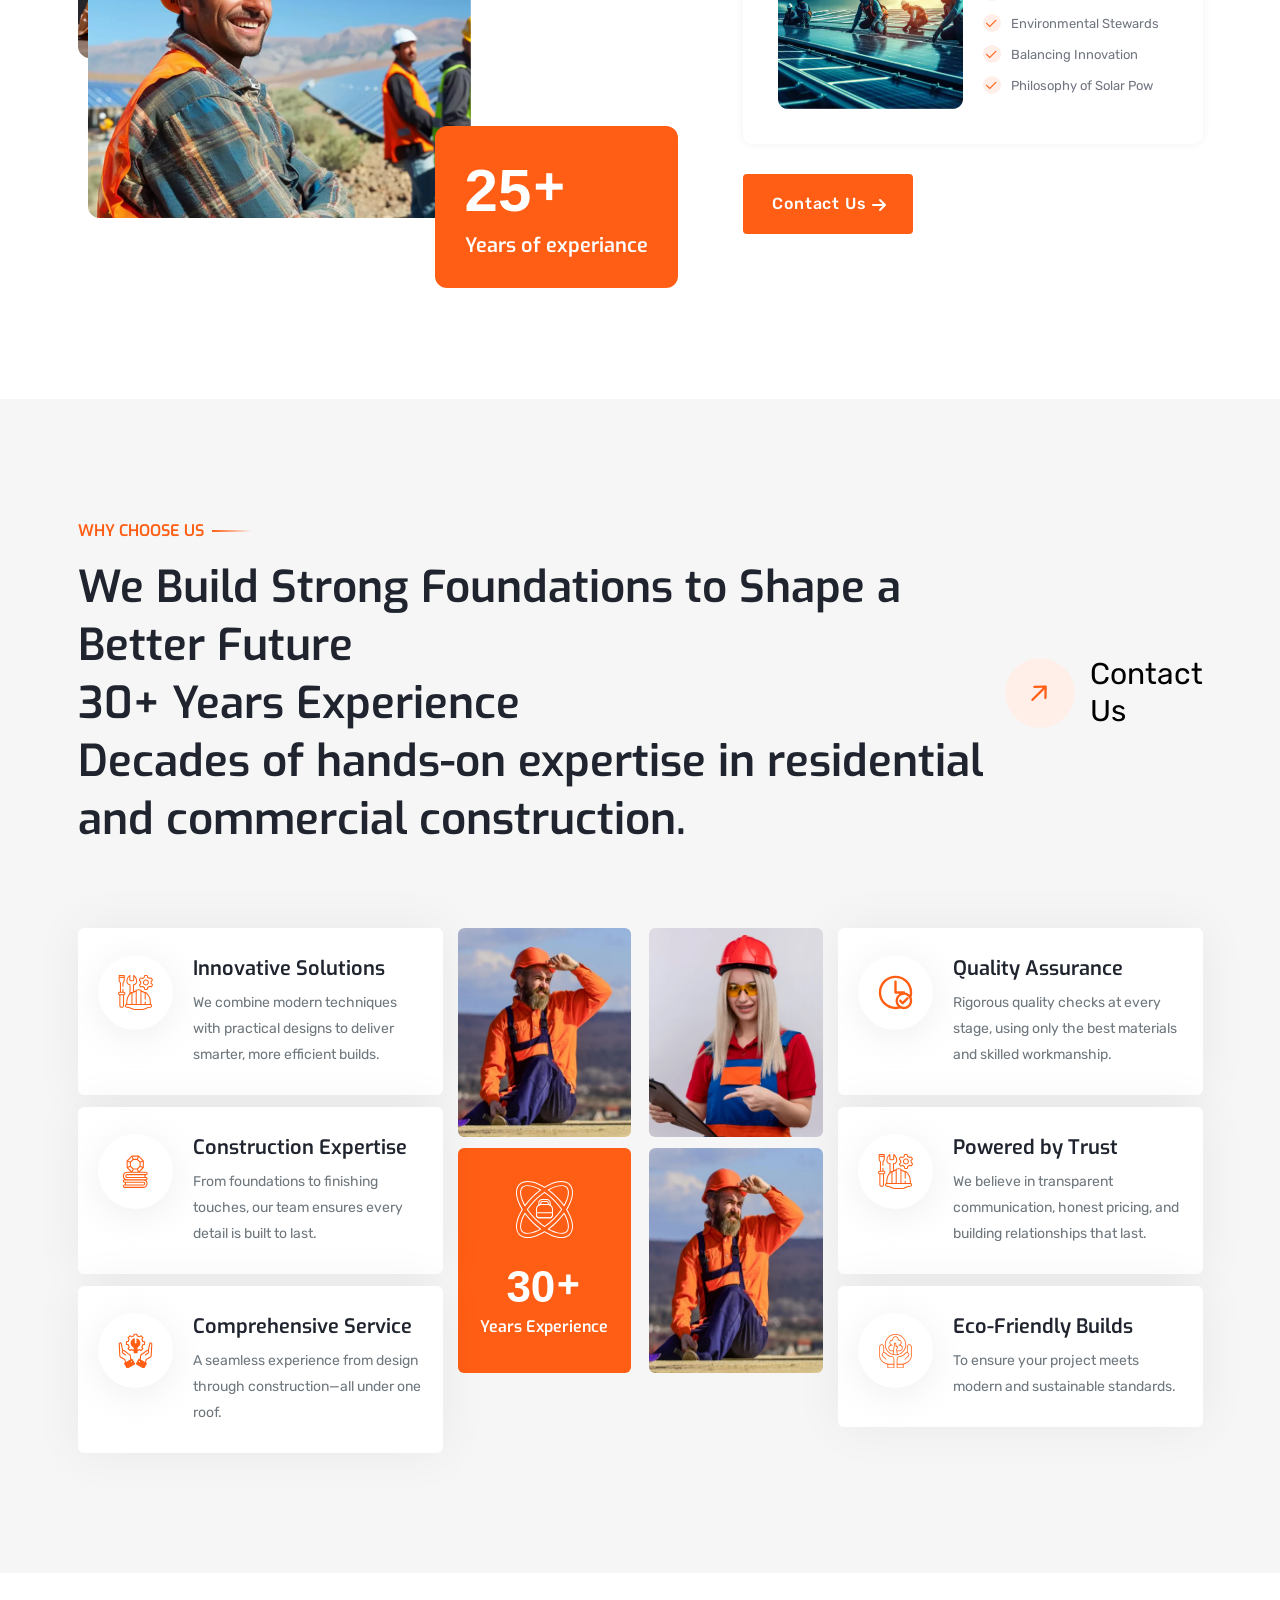
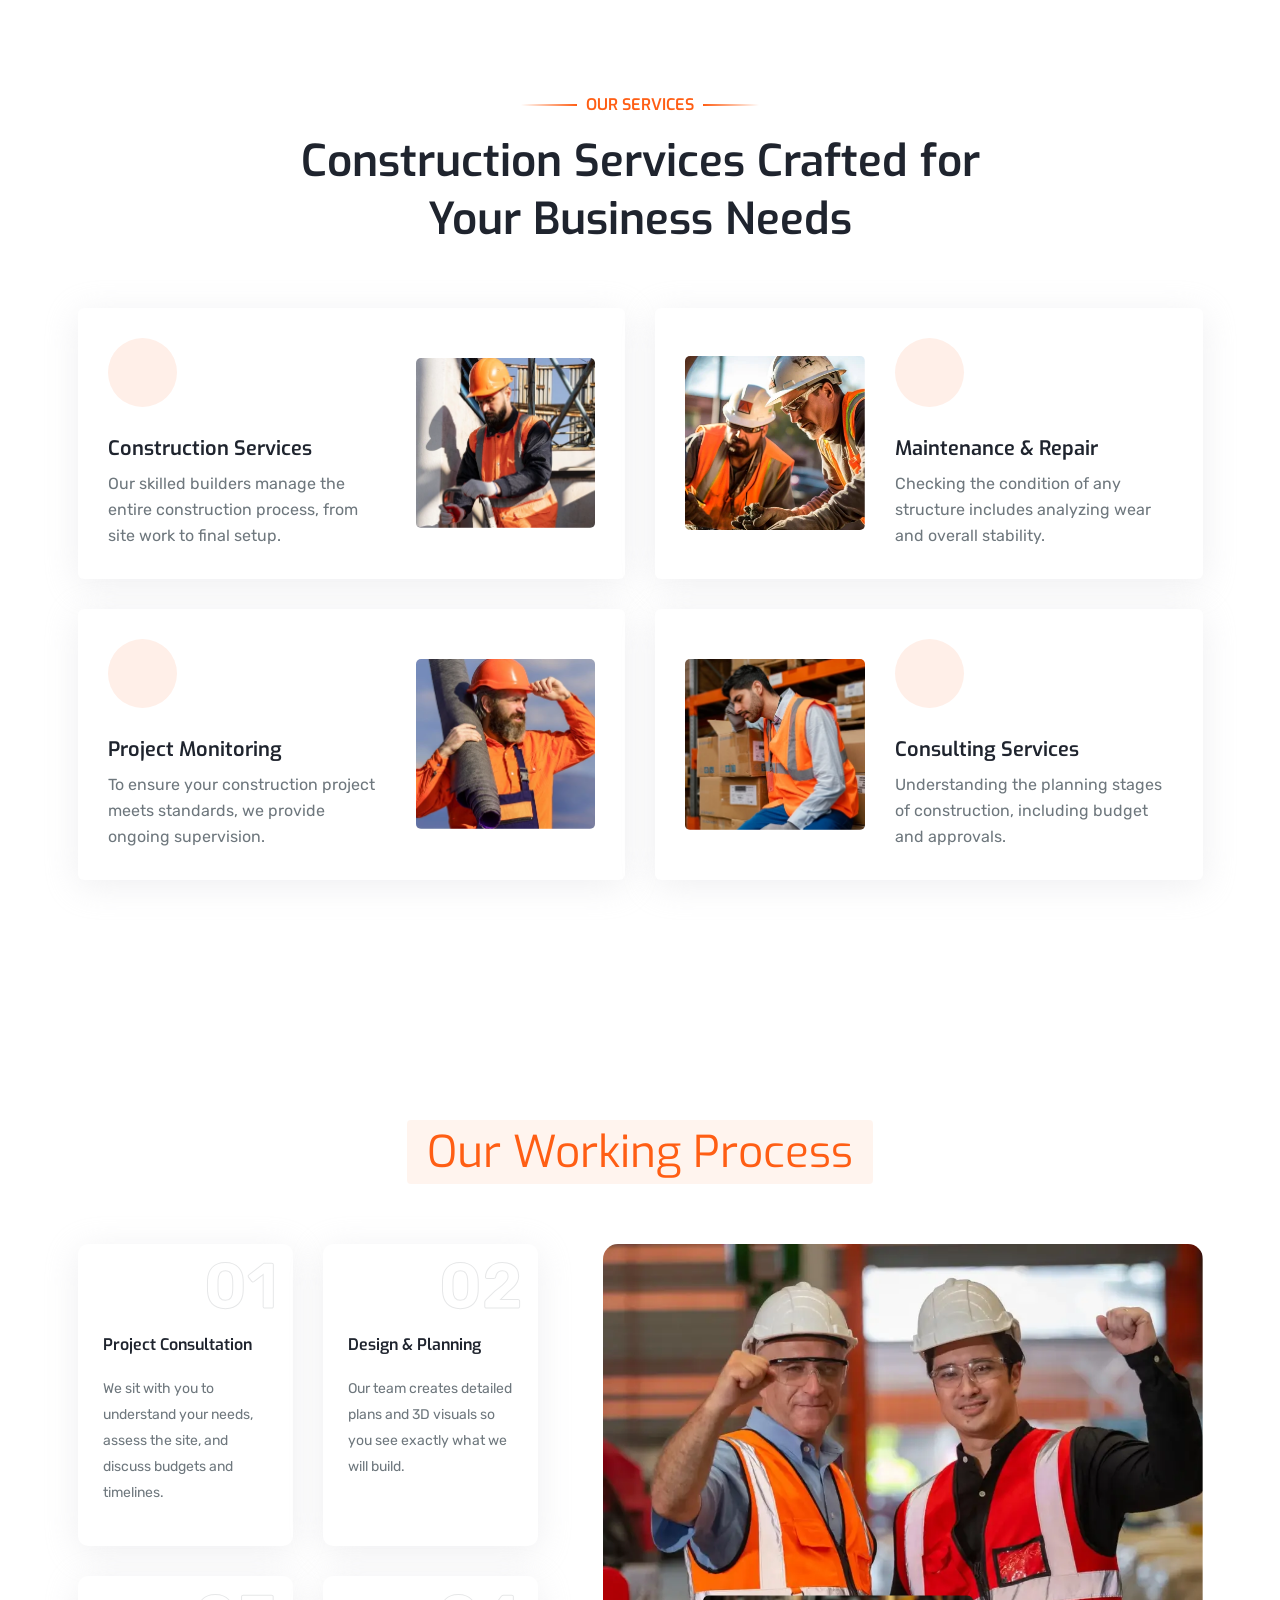
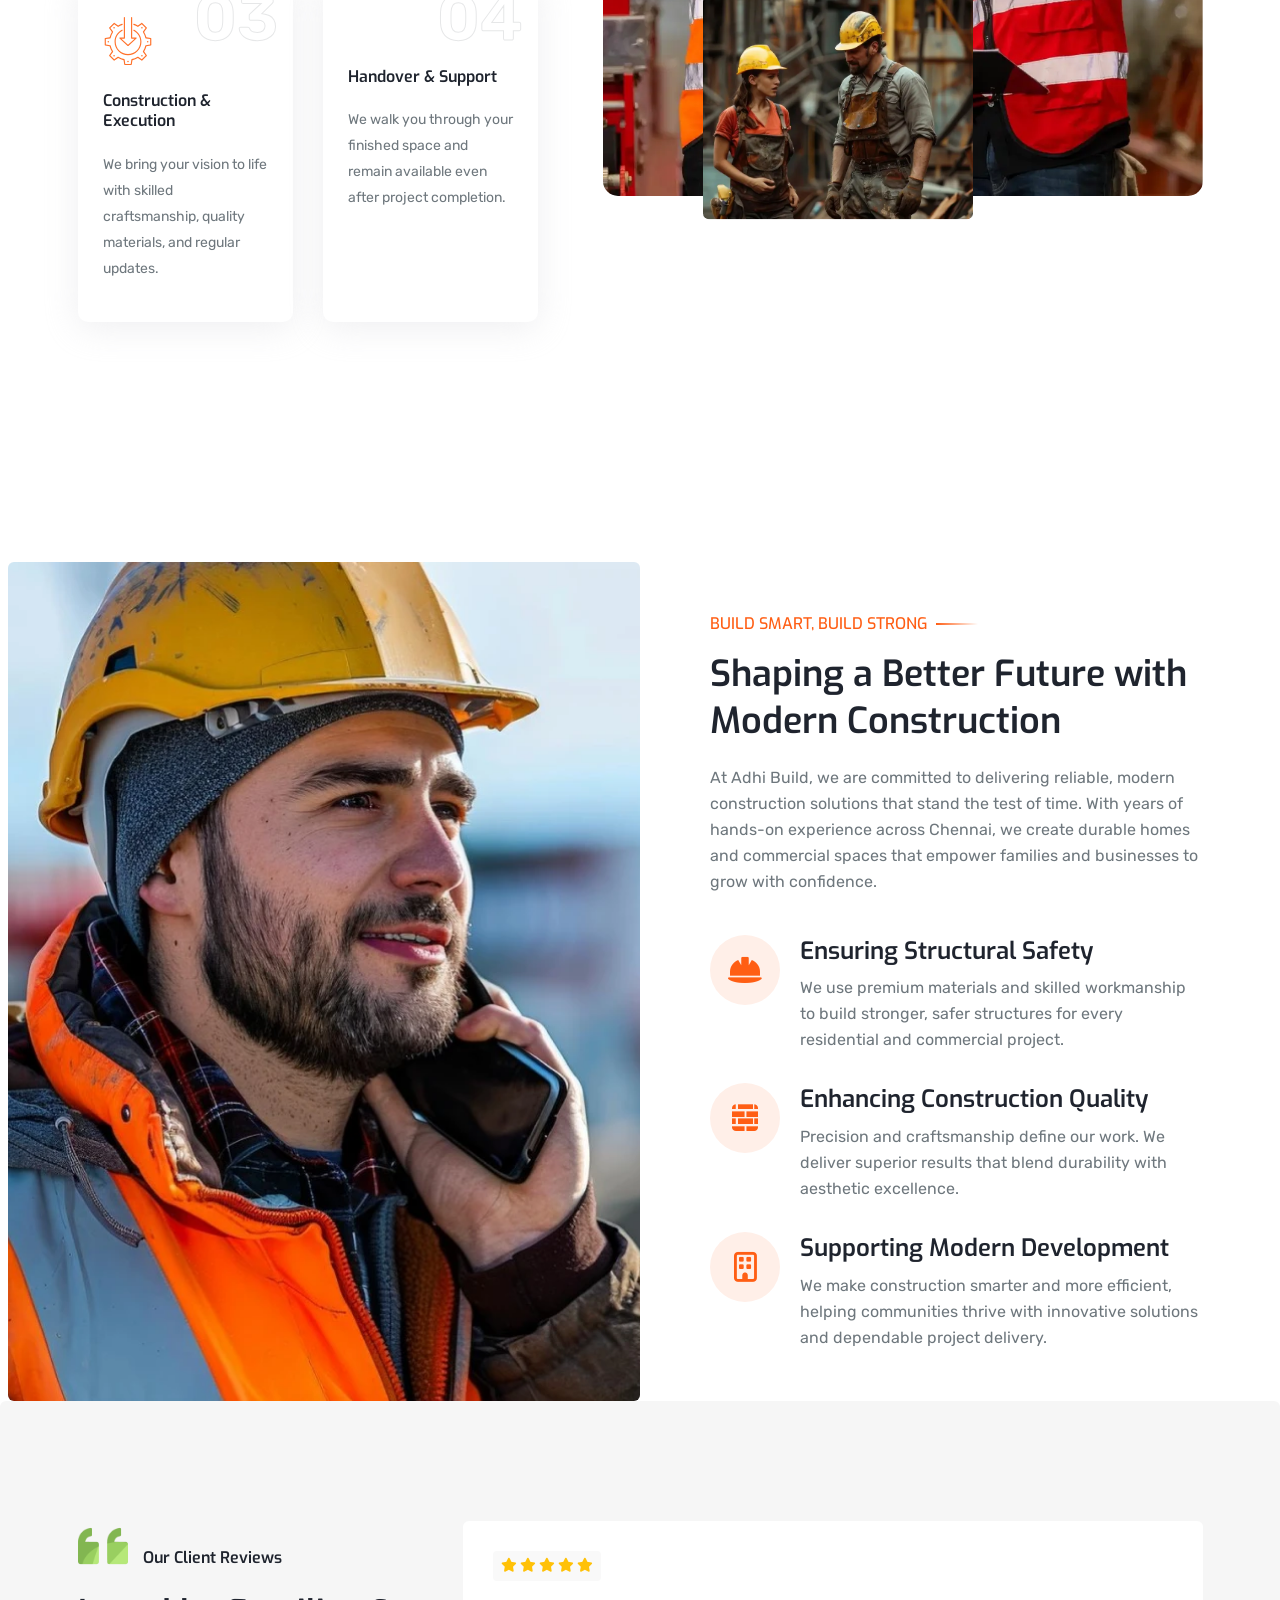
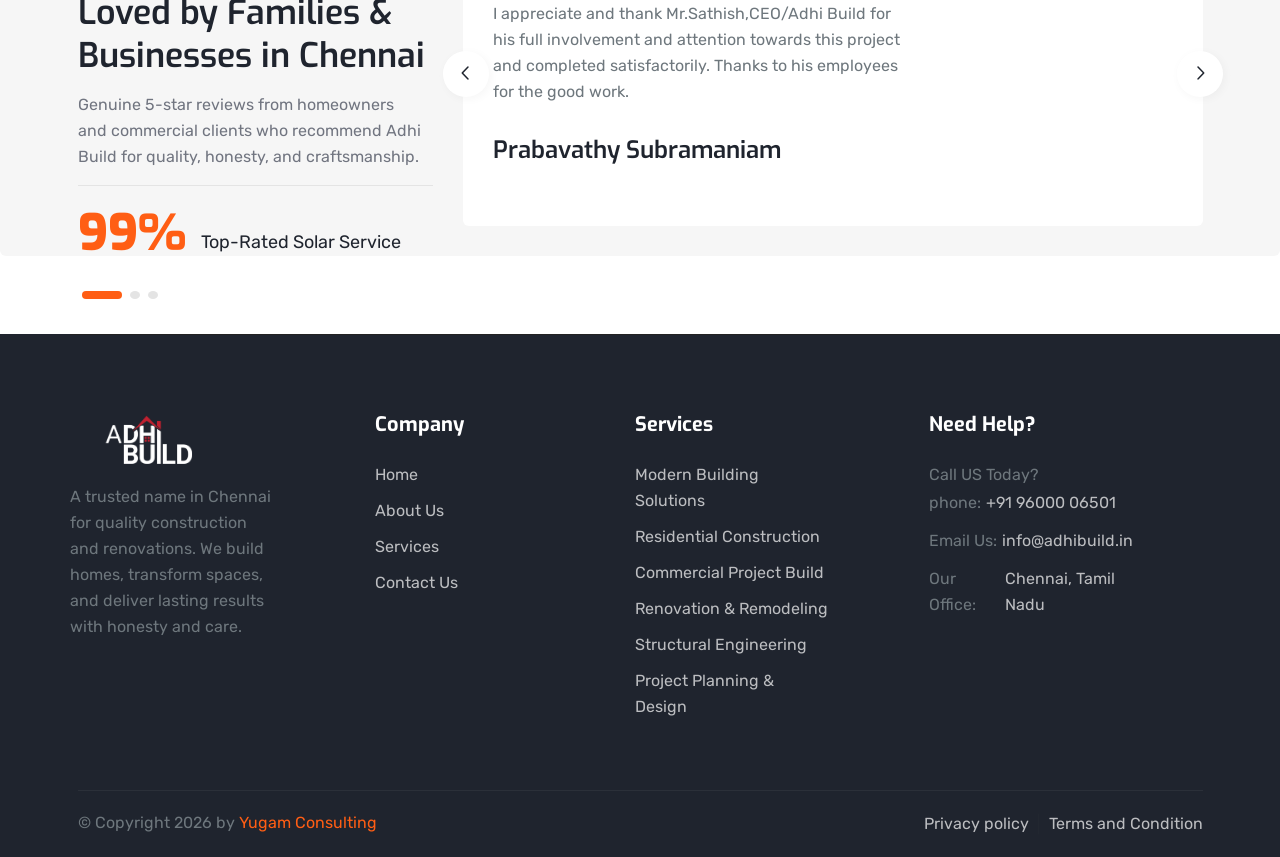
==== commit 421a3101: "Add files via upload" ====
--- a/about.html
+++ b/about.html
@@ -247,11 +247,6 @@
                                 <div class="card-top">
                                     <h3 class="title"><span class="counter"><span class="odometer" data-count="25">00</span></span>+</h3>
                                     <p class="desc">Years of experiance</p>
-                                </div>
-                                <div class="card-bottom">
-                                    <h4 class="title">John Deon</h4>
-                                    <p class="designation">CEO, OF CONSTX</p>
-                                    <p class="signature">John Deon</p>
                                 </div>
                             </div>
                         </div>
@@ -797,11 +792,10 @@
                                                 <li><i class="fas fa-star"></i></li>
                                                 <li><i class="fas fa-star"></i></li>
                                             </ul>
-                                            <p class="desc">We switched to solar last year with Solario and it was one of the best decisions we've ever made for our home. The installation process was seamless.</p>
+                                            <p class="desc">I appreciate and thank Mr.Sathish,CEO/Adhi Build for his full involvement and attention towards this project and completed satisfactorily. Thanks to his employees for the good work.</p>
                                             <div class="author-area">
                                                 <div class="author-content">
-                                                    <h4 class="title">Samantha P</h4>
-                                                    <p class="designation">Homeowner in Austin, TX</p>
+                                                    <h4 class="title">Prabavathy Subramaniam</h4>
                                                 </div>
                                             </div>
                                         </div>
@@ -817,11 +811,10 @@
                                                 <li><i class="fas fa-star"></i></li>
                                                 <li><i class="fas fa-star"></i></li>
                                             </ul>
-                                            <p class="desc">We switched to solar last year with Solario and it was one of the best decisions we've ever made for our home. The installation process was seamless.</p>
+                                            <p class="desc">Highly recommend them for a hassle free renovation experience. Their planning, coordination and execution definitely depict professionalism. Mr.Sathish is calm and composed and gets things done on time. Kudos to Sathish and team for their amazing work.</p>
                                             <div class="author-area">
                                                 <div class="author-content">
-                                                    <h4 class="title">Hasim Amla</h4>
-                                                    <p class="designation">Real Estate Developer</p>
+                                                    <h4 class="title">SOORYA R</h4>
                                                 </div>
                                             </div>
                                         </div>
@@ -837,11 +830,11 @@
                                                 <li><i class="fas fa-star"></i></li>
                                                 <li><i class="fas fa-star"></i></li>
                                             </ul>
-                                            <p class="desc">We switched to solar last year with Solario and it was one of the best decisions we've ever made for our home. The installation process was seamless.</p>
+                                            <p class="desc">I am working in bangalore I am arranged for house renovation to my chennai house I contact adhi build I really unexpected finish and on time completion especially their approach is very professional so I recommend adhi build.</p>
                                             <div class="author-area">
                                                 <div class="author-content">
-                                                    <h4 class="title">Samantha P</h4>
-                                                    <p class="designation">Real Estate Developer</p>
+                                                    <h4 class="title">
+Jothi V</h4>
                                                 </div>
                                             </div>
                                         </div>
--- a/assets/css/style.css
+++ b/assets/css/style.css
@@ -4,4 +4,4 @@
 Licensed under the MIT license - http://opensource.org/licenses/MIT
 
 Copyright (c) 2015 Daniel Eden
-*/.animated{-webkit-animation-duration:1s;animation-duration:1s;-webkit-animation-fill-mode:both;animation-fill-mode:both}.animated.infinite{-webkit-animation-iteration-count:infinite;animation-iteration-count:infinite}.animated.hinge{-webkit-animation-duration:2s;animation-duration:2s}.animated.bounceIn,.animated.bounceOut,.animated.flipOutX,.animated.flipOutY{-webkit-animation-duration:.75s;animation-duration:.75s}@-webkit-keyframes bounce{20%,53%,80%,from,to{-webkit-animation-timing-function:cubic-bezier(0.215,0.61,0.355,1);animation-timing-function:cubic-bezier(0.215,0.61,0.355,1);-webkit-transform:translate3d(0,0,0);transform:translate3d(0,0,0)}40%,43%{-webkit-animation-timing-function:cubic-bezier(0.755,0.05,0.855,0.06);animation-timing-function:cubic-bezier(0.755,0.05,0.855,0.06);-webkit-transform:translate3d(0,-30px,0);transform:translate3d(0,-30px,0)}70%{-webkit-animation-timing-function:cubic-bezier(0.755,0.05,0.855,0.06);animation-timing-function:cubic-bezier(0.755,0.05,0.855,0.06);-webkit-transform:translate3d(0,-15px,0);transform:translate3d(0,-15px,0)}90%{-webkit-transform:translate3d(0,-4px,0);transform:translate3d(0,-4px,0)}}@keyframes bounce{20%,53%,80%,from,to{-webkit-animation-timing-function:cubic-bezier(0.215,0.61,0.355,1);animation-timing-function:cubic-bezier(0.215,0.61,0.355,1);-webkit-transform:translate3d(0,0,0);transform:translate3d(0,0,0)}40%,43%{-webkit-animation-timing-function:cubic-bezier(0.755,0.05,0.855,0.06);animation-timing-function:cubic-bezier(0.755,0.05,0.855,0.06);-webkit-transform:translate3d(0,-30px,0);transform:translate3d(0,-30px,0)}70%{-webkit-animation-timing-function:cubic-bezier(0.755,0.05,0.855,0.06);animation-timing-function:cubic-bezier(0.755,0.05,0.855,0.06);-webkit-transform:translate3d(0,-15px,0);transform:translate3d(0,-15px,0)}90%{-webkit-transform:translate3d(0,-4px,0);transform:translate3d(0,-4px,0)}}.bounce{-webkit-animation-name:bounce;animation-name:bounce;-webkit-transform-origin:center bottom;transform-origin:center bottom}@keyframes jump-3{0%,100%{-webkit-transform:translate3d(0,0,0);transform:translate3d(0,0,0)}40%{-webkit-transform:translate3d(0,50px,0) scale(.7);transform:translate3d(0,50px,0) scale(.7)}}@keyframes jump-4{0%,100%{-webkit-transform:translate3d(0,0,0);transform:translate3d(0,0,0)}40%{-webkit-transform:translate3d(0,20px,0) scale(.8);transform:translate3d(0,20px,0) scale(.8)}}@keyframes jump-5{0%,100%{-webkit-transform:translate3d(0,0,0);transform:translate3d(0,0,0)}40%{transform:translate3d(0,10px,0)}}@-webkit-keyframes flash{50%,from,to{opacity:1}25%,75%{opacity:0}}@keyframes flash{50%,from,to{opacity:1}25%,75%{opacity:0}}.flash{-webkit-animation-name:flash;animation-name:flash}@-webkit-keyframes pulse{from,to{-webkit-transform:scale3d(1,1,1);transform:scale3d(1,1,1)}50%{-webkit-transform:scale3d(1.05,1.05,1.05);transform:scale3d(1.05,1.05,1.05)}}@keyframes pulse{from,to{-webkit-transform:scale3d(1,1,1);transform:scale3d(1,1,1)}50%{-webkit-transform:scale3d(1.05,1.05,1.05);transform:scale3d(1.05,1.05,1.05)}}@keyframes pulse-border{from,to{-webkit-transform:scale3d(1,1,1);transform:scale3d(1,1,1)}50%{-webkit-transform:scale3d(1.3,1.3,1.3);transform:scale3d(1.3,1.3,1.3)}}.pulse{-webkit-animation-name:pulse;animation-name:pulse}@-webkit-keyframes rubberBand{from,to{-webkit-transform:scale3d(1,1,1);transform:scale3d(1,1,1)}30%{-webkit-transform:scale3d(1.25,.75,1);transform:scale3d(1.25,.75,1)}40%{-webkit-transform:scale3d(.75,1.25,1);transform:scale3d(.75,1.25,1)}50%{-webkit-transform:scale3d(1.15,.85,1);transform:scale3d(1.15,.85,1)}65%{-webkit-transform:scale3d(.95,1.05,1);transform:scale3d(.95,1.05,1)}75%{-webkit-transform:scale3d(1.05,.95,1);transform:scale3d(1.05,.95,1)}}@keyframes rubberBand{from,to{-webkit-transform:scale3d(1,1,1);transform:scale3d(1,1,1)}30%{-webkit-transform:scale3d(1.25,.75,1);transform:scale3d(1.25,.75,1)}40%{-webkit-transform:scale3d(.75,1.25,1);transform:scale3d(.75,1.25,1)}50%{-webkit-transform:scale3d(1.15,.85,1);transform:scale3d(1.15,.85,1)}65%{-webkit-transform:scale3d(.95,1.05,1);transform:scale3d(.95,1.05,1)}75%{-webkit-transform:scale3d(1.05,.95,1);transform:scale3d(1.05,.95,1)}}.rubberBand{-webkit-animation-name:rubberBand;animation-name:rubberBand}@-webkit-keyframes shake{from,to{-webkit-transform:translate3d(0,0,0);transform:translate3d(0,0,0)}10%,30%,50%,70%,90%{-webkit-transform:translate3d(-10px,0,0);transform:translate3d(-10px,0,0)}20%,40%,60%,80%{-webkit-transform:translate3d(10px,0,0);transform:translate3d(10px,0,0)}}@keyframes shake{from,to{-webkit-transform:translate3d(0,0,0);transform:translate3d(0,0,0)}10%,30%,50%,70%,90%{-webkit-transform:translate3d(-10px,0,0);transform:translate3d(-10px,0,0)}20%,40%,60%,80%{-webkit-transform:translate3d(10px,0,0);transform:translate3d(10px,0,0)}}.shake{-webkit-animation-name:shake;animation-name:shake}@-webkit-keyframes swing{20%{-webkit-transform:rotate3d(0,0,1,15deg);transform:rotate3d(0,0,1,15deg)}40%{-webkit-transform:rotate3d(0,0,1,-10deg);transform:rotate3d(0,0,1,-10deg)}60%{-webkit-transform:rotate3d(0,0,1,5deg);transform:rotate3d(0,0,1,5deg)}80%{-webkit-transform:rotate3d(0,0,1,-5deg);transform:rotate3d(0,0,1,-5deg)}to{-webkit-transform:rotate3d(0,0,1,0deg);transform:rotate3d(0,0,1,0deg)}}@keyframes swing{20%{-webkit-transform:rotate3d(0,0,1,15deg);transform:rotate3d(0,0,1,15deg)}40%{-webkit-transform:rotate3d(0,0,1,-10deg);transform:rotate3d(0,0,1,-10deg)}60%{-webkit-transform:rotate3d(0,0,1,5deg);transform:rotate3d(0,0,1,5deg)}80%{-webkit-transform:rotate3d(0,0,1,-5deg);transform:rotate3d(0,0,1,-5deg)}to{-webkit-transform:rotate3d(0,0,1,0deg);transform:rotate3d(0,0,1,0deg)}}.swing{-webkit-transform-origin:top center;transform-origin:top center;-webkit-animation-name:swing;animation-name:swing}@-webkit-keyframes tada{from,to{-webkit-transform:scale3d(1,1,1);transform:scale3d(1,1,1)}10%,20%{-webkit-transform:scale3d(.9,.9,.9) rotate3d(0,0,1,-3deg);transform:scale3d(.9,.9,.9) rotate3d(0,0,1,-3deg)}30%,50%,70%,90%{-webkit-transform:scale3d(1.1,1.1,1.1) rotate3d(0,0,1,3deg);transform:scale3d(1.1,1.1,1.1) rotate3d(0,0,1,3deg)}40%,60%,80%{-webkit-transform:scale3d(1.1,1.1,1.1) rotate3d(0,0,1,-3deg);transform:scale3d(1.1,1.1,1.1) rotate3d(0,0,1,-3deg)}}@keyframes tada{from,to{-webkit-transform:scale3d(1,1,1);transform:scale3d(1,1,1)}10%,20%{-webkit-transform:scale3d(.9,.9,.9) rotate3d(0,0,1,-3deg);transform:scale3d(.9,.9,.9) rotate3d(0,0,1,-3deg)}30%,50%,70%,90%{-webkit-transform:scale3d(1.1,1.1,1.1) rotate3d(0,0,1,3deg);transform:scale3d(1.1,1.1,1.1) rotate3d(0,0,1,3deg)}40%,60%,80%{-webkit-transform:scale3d(1.1,1.1,1.1) rotate3d(0,0,1,-3deg);transform:scale3d(1.1,1.1,1.1) rotate3d(0,0,1,-3deg)}}.tada{-webkit-animation-name:tada;animation-name:tada}@-webkit-keyframes wobble{from,to{-webkit-transform:none;transform:none}15%{-webkit-transform:translate3d(-25%,0,0) rotate3d(0,0,1,-5deg);transform:translate3d(-25%,0,0) rotate3d(0,0,1,-5deg)}30%{-webkit-transform:translate3d(20%,0,0) rotate3d(0,0,1,3deg);transform:translate3d(20%,0,0) rotate3d(0,0,1,3deg)}45%{-webkit-transform:translate3d(-15%,0,0) rotate3d(0,0,1,-3deg);transform:translate3d(-15%,0,0) rotate3d(0,0,1,-3deg)}60%{-webkit-transform:translate3d(10%,0,0) rotate3d(0,0,1,2deg);transform:translate3d(10%,0,0) rotate3d(0,0,1,2deg)}75%{-webkit-transform:translate3d(-5%,0,0) rotate3d(0,0,1,-1deg);transform:translate3d(-5%,0,0) rotate3d(0,0,1,-1deg)}}@keyframes wobble{from,to{-webkit-transform:none;transform:none}15%{-webkit-transform:translate3d(-25%,0,0) rotate3d(0,0,1,-5deg);transform:translate3d(-25%,0,0) rotate3d(0,0,1,-5deg)}30%{-webkit-transform:translate3d(20%,0,0) rotate3d(0,0,1,3deg);transform:translate3d(20%,0,0) rotate3d(0,0,1,3deg)}45%{-webkit-transform:translate3d(-15%,0,0) rotate3d(0,0,1,-3deg);transform:translate3d(-15%,0,0) rotate3d(0,0,1,-3deg)}60%{-webkit-transform:translate3d(10%,0,0) rotate3d(0,0,1,2deg);transform:translate3d(10%,0,0) rotate3d(0,0,1,2deg)}75%{-webkit-transform:translate3d(-5%,0,0) rotate3d(0,0,1,-1deg);transform:translate3d(-5%,0,0) rotate3d(0,0,1,-1deg)}}.wobble{-webkit-animation-name:wobble;animation-name:wobble}@-webkit-keyframes jello{11.1%,from,to{-webkit-transform:none;transform:none}22.2%{-webkit-transform:skewX(-12.5deg) skewY(-12.5deg);transform:skewX(-12.5deg) skewY(-12.5deg)}33.3%{-webkit-transform:skewX(6.25deg) skewY(6.25deg);transform:skewX(6.25deg) skewY(6.25deg)}44.4%{-webkit-transform:skewX(-3.125deg) skewY(-3.125deg);transform:skewX(-3.125deg) skewY(-3.125deg)}55.5%{-webkit-transform:skewX(1.5625deg) skewY(1.5625deg);transform:skewX(1.5625deg) skewY(1.5625deg)}66.6%{-webkit-transform:skewX(-.78125deg) skewY(-.78125deg);transform:skewX(-.78125deg) skewY(-.78125deg)}77.7%{-webkit-transform:skewX(.390625deg) skewY(.390625deg);transform:skewX(.390625deg) skewY(.390625deg)}88.8%{-webkit-transform:skewX(-.1953125deg) skewY(-.1953125deg);transform:skewX(-.1953125deg) skewY(-.1953125deg)}}@keyframes jello{11.1%,from,to{-webkit-transform:none;transform:none}22.2%{-webkit-transform:skewX(-12.5deg) skewY(-12.5deg);transform:skewX(-12.5deg) skewY(-12.5deg)}33.3%{-webkit-transform:skewX(6.25deg) skewY(6.25deg);transform:skewX(6.25deg) skewY(6.25deg)}44.4%{-webkit-transform:skewX(-3.125deg) skewY(-3.125deg);transform:skewX(-3.125deg) skewY(-3.125deg)}55.5%{-webkit-transform:skewX(1.5625deg) skewY(1.5625deg);transform:skewX(1.5625deg) skewY(1.5625deg)}66.6%{-webkit-transform:skewX(-.78125deg) skewY(-.78125deg);transform:skewX(-.78125deg) skewY(-.78125deg)}77.7%{-webkit-transform:skewX(.390625deg) skewY(.390625deg);transform:skewX(.390625deg) skewY(.390625deg)}88.8%{-webkit-transform:skewX(-.1953125deg) skewY(-.1953125deg);transform:skewX(-.1953125deg) skewY(-.1953125deg)}}.jello{-webkit-animation-name:jello;animation-name:jello;-webkit-transform-origin:center;transform-origin:center}@-webkit-keyframes bounceIn{20%,40%,60%,80%,from,to{-webkit-animation-timing-function:cubic-bezier(0.215,0.61,0.355,1);animation-timing-function:cubic-bezier(0.215,0.61,0.355,1)}0%{opacity:0;-webkit-transform:scale3d(.3,.3,.3);transform:scale3d(.3,.3,.3)}20%{-webkit-transform:scale3d(1.1,1.1,1.1);transform:scale3d(1.1,1.1,1.1)}40%{-webkit-transform:scale3d(.9,.9,.9);transform:scale3d(.9,.9,.9)}60%{opacity:1;-webkit-transform:scale3d(1.03,1.03,1.03);transform:scale3d(1.03,1.03,1.03)}80%{-webkit-transform:scale3d(.97,.97,.97);transform:scale3d(.97,.97,.97)}to{opacity:1;-webkit-transform:scale3d(1,1,1);transform:scale3d(1,1,1)}}@keyframes bounceIn{20%,40%,60%,80%,from,to{-webkit-animation-timing-function:cubic-bezier(0.215,0.61,0.355,1);animation-timing-function:cubic-bezier(0.215,0.61,0.355,1)}0%{opacity:0;-webkit-transform:scale3d(.3,.3,.3);transform:scale3d(.3,.3,.3)}20%{-webkit-transform:scale3d(1.1,1.1,1.1);transform:scale3d(1.1,1.1,1.1)}40%{-webkit-transform:scale3d(.9,.9,.9);transform:scale3d(.9,.9,.9)}60%{opacity:1;-webkit-transform:scale3d(1.03,1.03,1.03);transform:scale3d(1.03,1.03,1.03)}80%{-webkit-transform:scale3d(.97,.97,.97);transform:scale3d(.97,.97,.97)}to{opacity:1;-webkit-transform:scale3d(1,1,1);transform:scale3d(1,1,1)}}.bounceIn{-webkit-animation-name:bounceIn;animation-name:bounceIn}@-webkit-keyframes bounceInDown{60%,75%,90%,from,to{-webkit-animation-timing-function:cubic-bezier(0.215,0.61,0.355,1);animation-timing-function:cubic-bezier(0.215,0.61,0.355,1)}0%{opacity:0;-webkit-transform:translate3d(0,-3000px,0);transform:translate3d(0,-3000px,0)}60%{opacity:1;-webkit-transform:translate3d(0,25px,0);transform:translate3d(0,25px,0)}75%{-webkit-transform:translate3d(0,-10px,0);transform:translate3d(0,-10px,0)}90%{-webkit-transform:translate3d(0,5px,0);transform:translate3d(0,5px,0)}to{-webkit-transform:none;transform:none}}@keyframes bounceInDown{60%,75%,90%,from,to{-webkit-animation-timing-function:cubic-bezier(0.215,0.61,0.355,1);animation-timing-function:cubic-bezier(0.215,0.61,0.355,1)}0%{opacity:0;-webkit-transform:translate3d(0,-3000px,0);transform:translate3d(0,-3000px,0)}60%{opacity:1;-webkit-transform:translate3d(0,25px,0);transform:translate3d(0,25px,0)}75%{-webkit-transform:translate3d(0,-10px,0);transform:translate3d(0,-10px,0)}90%{-webkit-transform:translate3d(0,5px,0);transform:translate3d(0,5px,0)}to{-webkit-transform:none;transform:none}}.bounceInDown{-webkit-animation-name:bounceInDown;animation-name:bounceInDown}@-webkit-keyframes bounceInLeft{60%,75%,90%,from,to{-webkit-animation-timing-function:cubic-bezier(0.215,0.61,0.355,1);animation-timing-function:cubic-bezier(0.215,0.61,0.355,1)}0%{opacity:0;-webkit-transform:translate3d(-3000px,0,0);transform:translate3d(-3000px,0,0)}60%{opacity:1;-webkit-transform:translate3d(25px,0,0);transform:translate3d(25px,0,0)}75%{-webkit-transform:translate3d(-10px,0,0);transform:translate3d(-10px,0,0)}90%{-webkit-transform:translate3d(5px,0,0);transform:translate3d(5px,0,0)}to{-webkit-transform:none;transform:none}}@keyframes bounceInLeft{60%,75%,90%,from,to{-webkit-animation-timing-function:cubic-bezier(0.215,0.61,0.355,1);animation-timing-function:cubic-bezier(0.215,0.61,0.355,1)}0%{opacity:0;-webkit-transform:translate3d(-3000px,0,0);transform:translate3d(-3000px,0,0)}60%{opacity:1;-webkit-transform:translate3d(25px,0,0);transform:translate3d(25px,0,0)}75%{-webkit-transform:translate3d(-10px,0,0);transform:translate3d(-10px,0,0)}90%{-webkit-transform:translate3d(5px,0,0);transform:translate3d(5px,0,0)}to{-webkit-transform:none;transform:none}}.bounceInLeft{-webkit-animation-name:bounceInLeft;animation-name:bounceInLeft}@-webkit-keyframes bounceInRight{60%,75%,90%,from,to{-webkit-animation-timing-function:cubic-bezier(0.215,0.61,0.355,1);animation-timing-function:cubic-bezier(0.215,0.61,0.355,1)}from{opacity:0;-webkit-transform:translate3d(3000px,0,0);transform:translate3d(3000px,0,0)}60%{opacity:1;-webkit-transform:translate3d(-25px,0,0);transform:translate3d(-25px,0,0)}75%{-webkit-transform:translate3d(10px,0,0);transform:translate3d(10px,0,0)}90%{-webkit-transform:translate3d(-5px,0,0);transform:translate3d(-5px,0,0)}to{-webkit-transform:none;transform:none}}@keyframes bounceInRight{60%,75%,90%,from,to{-webkit-animation-timing-function:cubic-bezier(0.215,0.61,0.355,1);animation-timing-function:cubic-bezier(0.215,0.61,0.355,1)}from{opacity:0;-webkit-transform:translate3d(3000px,0,0);transform:translate3d(3000px,0,0)}60%{opacity:1;-webkit-transform:translate3d(-25px,0,0);transform:translate3d(-25px,0,0)}75%{-webkit-transform:translate3d(10px,0,0);transform:translate3d(10px,0,0)}90%{-webkit-transform:translate3d(-5px,0,0);transform:translate3d(-5px,0,0)}to{-webkit-transform:none;transform:none}}.bounceInRight{-webkit-animation-name:bounceInRight;animation-name:bounceInRight}@-webkit-keyframes bounceInUp{60%,75%,90%,from,to{-webkit-animation-timing-function:cubic-bezier(0.215,0.61,0.355,1);animation-timing-function:cubic-bezier(0.215,0.61,0.355,1)}from{opacity:0;-webkit-transform:translate3d(0,3000px,0);transform:translate3d(0,3000px,0)}60%{opacity:1;-webkit-transform:translate3d(0,-20px,0);transform:translate3d(0,-20px,0)}75%{-webkit-transform:translate3d(0,10px,0);transform:translate3d(0,10px,0)}90%{-webkit-transform:translate3d(0,-5px,0);transform:translate3d(0,-5px,0)}to{-webkit-transform:translate3d(0,0,0);transform:translate3d(0,0,0)}}@keyframes bounceInUp{60%,75%,90%,from,to{-webkit-animation-timing-function:cubic-bezier(0.215,0.61,0.355,1);animation-timing-function:cubic-bezier(0.215,0.61,0.355,1)}from{opacity:0;-webkit-transform:translate3d(0,3000px,0);transform:translate3d(0,3000px,0)}60%{opacity:1;-webkit-transform:translate3d(0,-20px,0);transform:translate3d(0,-20px,0)}75%{-webkit-transform:translate3d(0,10px,0);transform:translate3d(0,10px,0)}90%{-webkit-transform:translate3d(0,-5px,0);transform:translate3d(0,-5px,0)}to{-webkit-transform:translate3d(0,0,0);transform:translate3d(0,0,0)}}.bounceInUp{-webkit-animation-name:bounceInUp;animation-name:bounceInUp}@-webkit-keyframes bounceOut{20%{-webkit-transform:scale3d(.9,.9,.9);transform:scale3d(.9,.9,.9)}50%,55%{opacity:1;-webkit-transform:scale3d(1.1,1.1,1.1);transform:scale3d(1.1,1.1,1.1)}to{opacity:0;-webkit-transform:scale3d(.3,.3,.3);transform:scale3d(.3,.3,.3)}}@keyframes bounceOut{20%{-webkit-transform:scale3d(.9,.9,.9);transform:scale3d(.9,.9,.9)}50%,55%{opacity:1;-webkit-transform:scale3d(1.1,1.1,1.1);transform:scale3d(1.1,1.1,1.1)}to{opacity:0;-webkit-transform:scale3d(.3,.3,.3);transform:scale3d(.3,.3,.3)}}.bounceOut{-webkit-animation-name:bounceOut;animation-name:bounceOut}@-webkit-keyframes bounceOutDown{20%{-webkit-transform:translate3d(0,10px,0);transform:translate3d(0,10px,0)}40%,45%{opacity:1;-webkit-transform:translate3d(0,-20px,0);transform:translate3d(0,-20px,0)}to{opacity:0;-webkit-transform:translate3d(0,2000px,0);transform:translate3d(0,2000px,0)}}@keyframes bounceOutDown{20%{-webkit-transform:translate3d(0,10px,0);transform:translate3d(0,10px,0)}40%,45%{opacity:1;-webkit-transform:translate3d(0,-20px,0);transform:translate3d(0,-20px,0)}to{opacity:0;-webkit-transform:translate3d(0,2000px,0);transform:translate3d(0,2000px,0)}}.bounceOutDown{-webkit-animation-name:bounceOutDown;animation-name:bounceOutDown}@-webkit-keyframes bounceOutLeft{20%{opacity:1;-webkit-transform:translate3d(20px,0,0);transform:translate3d(20px,0,0)}to{opacity:0;-webkit-transform:translate3d(-2000px,0,0);transform:translate3d(-2000px,0,0)}}@keyframes bounceOutLeft{20%{opacity:1;-webkit-transform:translate3d(20px,0,0);transform:translate3d(20px,0,0)}to{opacity:0;-webkit-transform:translate3d(-2000px,0,0);transform:translate3d(-2000px,0,0)}}.bounceOutLeft{-webkit-animation-name:bounceOutLeft;animation-name:bounceOutLeft}@-webkit-keyframes bounceOutRight{20%{opacity:1;-webkit-transform:translate3d(-20px,0,0);transform:translate3d(-20px,0,0)}to{opacity:0;-webkit-transform:translate3d(2000px,0,0);transform:translate3d(2000px,0,0)}}@keyframes bounceOutRight{20%{opacity:1;-webkit-transform:translate3d(-20px,0,0);transform:translate3d(-20px,0,0)}to{opacity:0;-webkit-transform:translate3d(2000px,0,0);transform:translate3d(2000px,0,0)}}.bounceOutRight{-webkit-animation-name:bounceOutRight;animation-name:bounceOutRight}@-webkit-keyframes bounceOutUp{20%{-webkit-transform:translate3d(0,-10px,0);transform:translate3d(0,-10px,0)}40%,45%{opacity:1;-webkit-transform:translate3d(0,20px,0);transform:translate3d(0,20px,0)}to{opacity:0;-webkit-transform:translate3d(0,-2000px,0);transform:translate3d(0,-2000px,0)}}@keyframes bounceOutUp{20%{-webkit-transform:translate3d(0,-10px,0);transform:translate3d(0,-10px,0)}40%,45%{opacity:1;-webkit-transform:translate3d(0,20px,0);transform:translate3d(0,20px,0)}to{opacity:0;-webkit-transform:translate3d(0,-2000px,0);transform:translate3d(0,-2000px,0)}}.bounceOutUp{-webkit-animation-name:bounceOutUp;animation-name:bounceOutUp}@-webkit-keyframes fadeIn{from{opacity:0}to{opacity:1}}@keyframes fadeIn{from{opacity:0}to{opacity:1}}.fadeIn{-webkit-animation-name:fadeIn;animation-name:fadeIn}@-webkit-keyframes fadeInDown{from{opacity:0;-webkit-transform:translate3d(0,-100%,0);transform:translate3d(0,-100%,0)}to{opacity:1;-webkit-transform:none;transform:none}}@keyframes fadeInDown{from{opacity:0;-webkit-transform:translate3d(0,-100%,0);transform:translate3d(0,-100%,0)}to{opacity:1;-webkit-transform:none;transform:none}}.fadeInDown{-webkit-animation-name:fadeInDown;animation-name:fadeInDown}@-webkit-keyframes fadeInDownBig{from{opacity:0;-webkit-transform:translate3d(0,-2000px,0);transform:translate3d(0,-2000px,0)}to{opacity:1;-webkit-transform:none;transform:none}}@keyframes fadeInDownBig{from{opacity:0;-webkit-transform:translate3d(0,-2000px,0);transform:translate3d(0,-2000px,0)}to{opacity:1;-webkit-transform:none;transform:none}}.fadeInDownBig{-webkit-animation-name:fadeInDownBig;animation-name:fadeInDownBig}@-webkit-keyframes fadeInLeft{from{opacity:0;-webkit-transform:translate3d(-100%,0,0);transform:translate3d(-100%,0,0)}to{opacity:1;-webkit-transform:none;transform:none}}@keyframes fadeInLeft{from{opacity:0;-webkit-transform:translate3d(-100%,0,0);transform:translate3d(-100%,0,0)}to{opacity:1;-webkit-transform:none;transform:none}}.fadeInLeft{-webkit-animation-name:fadeInLeft;animation-name:fadeInLeft}@-webkit-keyframes fadeInLeftBig{from{opacity:0;-webkit-transform:translate3d(-2000px,0,0);transform:translate3d(-2000px,0,0)}to{opacity:1;-webkit-transform:none;transform:none}}@keyframes fadeInLeftBig{from{opacity:0;-webkit-transform:translate3d(-2000px,0,0);transform:translate3d(-2000px,0,0)}to{opacity:1;-webkit-transform:none;transform:none}}.fadeInLeftBig{-webkit-animation-name:fadeInLeftBig;animation-name:fadeInLeftBig}@-webkit-keyframes fadeInRight{from{opacity:0;-webkit-transform:translate3d(100%,0,0);transform:translate3d(100%,0,0)}to{opacity:1;-webkit-transform:none;transform:none}}@keyframes fadeInRight{from{opacity:0;-webkit-transform:translate3d(100%,0,0);transform:translate3d(100%,0,0)}to{opacity:1;-webkit-transform:none;transform:none}}.fadeInRight{-webkit-animation-name:fadeInRight;animation-name:fadeInRight}@-webkit-keyframes fadeInRightBig{from{opacity:0;-webkit-transform:translate3d(2000px,0,0);transform:translate3d(2000px,0,0)}to{opacity:1;-webkit-transform:none;transform:none}}@keyframes fadeInRightBig{from{opacity:0;-webkit-transform:translate3d(2000px,0,0);transform:translate3d(2000px,0,0)}to{opacity:1;-webkit-transform:none;transform:none}}.fadeInRightBig{-webkit-animation-name:fadeInRightBig;animation-name:fadeInRightBig}@-webkit-keyframes fadeInUp{from{opacity:0;-webkit-transform:translate3d(0,100%,0);transform:translate3d(0,100%,0)}to{opacity:1;-webkit-transform:none;transform:none}}@keyframes fadeInUp{from{opacity:0;-webkit-transform:translate3d(0,100%,0);transform:translate3d(0,100%,0)}to{opacity:1;-webkit-transform:none;transform:none}}@keyframes fadeInUp2{from{opacity:0;-webkit-transform:translate3d(0,40%,0);transform:translate3d(0,40%,0)}to{opacity:1;-webkit-transform:none;transform:none}}.fadeInUp{-webkit-animation-name:fadeInUp;animation-name:fadeInUp}@-webkit-keyframes fadeInUpBig{from{opacity:0;-webkit-transform:translate3d(0,2000px,0);transform:translate3d(0,2000px,0)}to{opacity:1;-webkit-transform:none;transform:none}}@keyframes fadeInUpBig{from{opacity:0;-webkit-transform:translate3d(0,2000px,0);transform:translate3d(0,2000px,0)}to{opacity:1;-webkit-transform:none;transform:none}}.fadeInUpBig{-webkit-animation-name:fadeInUpBig;animation-name:fadeInUpBig}@-webkit-keyframes fadeOut{from{opacity:1}to{opacity:0}}@keyframes fadeOut{from{opacity:1}to{opacity:0}}.fadeOut{-webkit-animation-name:fadeOut;animation-name:fadeOut}@-webkit-keyframes fadeOutDown{from{opacity:1}to{opacity:0;-webkit-transform:translate3d(0,100%,0);transform:translate3d(0,100%,0)}}@keyframes fadeOutDown{from{opacity:1}to{opacity:0;-webkit-transform:translate3d(0,100%,0);transform:translate3d(0,100%,0)}}.fadeOutDown{-webkit-animation-name:fadeOutDown;animation-name:fadeOutDown}@-webkit-keyframes fadeOutDownBig{from{opacity:1}to{opacity:0;-webkit-transform:translate3d(0,2000px,0);transform:translate3d(0,2000px,0)}}@keyframes fadeOutDownBig{from{opacity:1}to{opacity:0;-webkit-transform:translate3d(0,2000px,0);transform:translate3d(0,2000px,0)}}.fadeOutDownBig{-webkit-animation-name:fadeOutDownBig;animation-name:fadeOutDownBig}@-webkit-keyframes fadeOutLeft{from{opacity:1}to{opacity:0;-webkit-transform:translate3d(-100%,0,0);transform:translate3d(-100%,0,0)}}@keyframes fadeOutLeft{from{opacity:1}to{opacity:0;-webkit-transform:translate3d(-100%,0,0);transform:translate3d(-100%,0,0)}}.fadeOutLeft{-webkit-animation-name:fadeOutLeft;animation-name:fadeOutLeft}@-webkit-keyframes fadeOutLeftBig{from{opacity:1}to{opacity:0;-webkit-transform:translate3d(-2000px,0,0);transform:translate3d(-2000px,0,0)}}@keyframes fadeOutLeftBig{from{opacity:1}to{opacity:0;-webkit-transform:translate3d(-2000px,0,0);transform:translate3d(-2000px,0,0)}}.fadeOutLeftBig{-webkit-animation-name:fadeOutLeftBig;animation-name:fadeOutLeftBig}@-webkit-keyframes fadeOutRight{from{opacity:1}to{opacity:0;-webkit-transform:translate3d(100%,0,0);transform:translate3d(100%,0,0)}}@keyframes fadeOutRight{from{opacity:1}to{opacity:0;-webkit-transform:translate3d(100%,0,0);transform:translate3d(100%,0,0)}}.fadeOutRight{-webkit-animation-name:fadeOutRight;animation-name:fadeOutRight}@-webkit-keyframes fadeOutRightBig{from{opacity:1}to{opacity:0;-webkit-transform:translate3d(2000px,0,0);transform:translate3d(2000px,0,0)}}@keyframes fadeOutRightBig{from{opacity:1}to{opacity:0;-webkit-transform:translate3d(2000px,0,0);transform:translate3d(2000px,0,0)}}.fadeOutRightBig{-webkit-animation-name:fadeOutRightBig;animation-name:fadeOutRightBig}@-webkit-keyframes fadeOutUp{from{opacity:1}to{opacity:0;-webkit-transform:translate3d(0,-100%,0);transform:translate3d(0,-100%,0)}}@keyframes fadeOutUp{from{opacity:1}to{opacity:0;-webkit-transform:translate3d(0,-100%,0);transform:translate3d(0,-100%,0)}}.fadeOutUp{-webkit-animation-name:fadeOutUp;animation-name:fadeOutUp}@-webkit-keyframes fadeOutUpBig{from{opacity:1}to{opacity:0;-webkit-transform:translate3d(0,-2000px,0);transform:translate3d(0,-2000px,0)}}@keyframes fadeOutUpBig{from{opacity:1}to{opacity:0;-webkit-transform:translate3d(0,-2000px,0);transform:translate3d(0,-2000px,0)}}.fadeOutUpBig{-webkit-animation-name:fadeOutUpBig;animation-name:fadeOutUpBig}@-webkit-keyframes flip{from{-webkit-transform:perspective(400px) rotate3d(0,1,0,-360deg);transform:perspective(400px) rotate3d(0,1,0,-360deg);-webkit-animation-timing-function:ease-out;animation-timing-function:ease-out}40%{-webkit-transform:perspective(400px) translate3d(0,0,150px) rotate3d(0,1,0,-190deg);transform:perspective(400px) translate3d(0,0,150px) rotate3d(0,1,0,-190deg);-webkit-animation-timing-function:ease-out;animation-timing-function:ease-out}50%{-webkit-transform:perspective(400px) translate3d(0,0,150px) rotate3d(0,1,0,-170deg);transform:perspective(400px) translate3d(0,0,150px) rotate3d(0,1,0,-170deg);-webkit-animation-timing-function:ease-in;animation-timing-function:ease-in}80%{-webkit-transform:perspective(400px) scale3d(.95,.95,.95);transform:perspective(400px) scale3d(.95,.95,.95);-webkit-animation-timing-function:ease-in;animation-timing-function:ease-in}to{-webkit-transform:perspective(400px);transform:perspective(400px);-webkit-animation-timing-function:ease-in;animation-timing-function:ease-in}}@keyframes flip{from{-webkit-transform:perspective(400px) rotate3d(0,1,0,-360deg);transform:perspective(400px) rotate3d(0,1,0,-360deg);-webkit-animation-timing-function:ease-out;animation-timing-function:ease-out}40%{-webkit-transform:perspective(400px) translate3d(0,0,150px) rotate3d(0,1,0,-190deg);transform:perspective(400px) translate3d(0,0,150px) rotate3d(0,1,0,-190deg);-webkit-animation-timing-function:ease-out;animation-timing-function:ease-out}50%{-webkit-transform:perspective(400px) translate3d(0,0,150px) rotate3d(0,1,0,-170deg);transform:perspective(400px) translate3d(0,0,150px) rotate3d(0,1,0,-170deg);-webkit-animation-timing-function:ease-in;animation-timing-function:ease-in}80%{-webkit-transform:perspective(400px) scale3d(.95,.95,.95);transform:perspective(400px) scale3d(.95,.95,.95);-webkit-animation-timing-function:ease-in;animation-timing-function:ease-in}to{-webkit-transform:perspective(400px);transform:perspective(400px);-webkit-animation-timing-function:ease-in;animation-timing-function:ease-in}}.animated.flip{-webkit-backface-visibility:visible;backface-visibility:visible;-webkit-animation-name:flip;animation-name:flip}@-webkit-keyframes flipInX{from{-webkit-transform:perspective(400px) rotate3d(1,0,0,90deg);transform:perspective(400px) rotate3d(1,0,0,90deg);-webkit-animation-timing-function:ease-in;animation-timing-function:ease-in;opacity:0}40%{-webkit-transform:perspective(400px) rotate3d(1,0,0,-20deg);transform:perspective(400px) rotate3d(1,0,0,-20deg);-webkit-animation-timing-function:ease-in;animation-timing-function:ease-in}60%{-webkit-transform:perspective(400px) rotate3d(1,0,0,10deg);transform:perspective(400px) rotate3d(1,0,0,10deg);opacity:1}80%{-webkit-transform:perspective(400px) rotate3d(1,0,0,-5deg);transform:perspective(400px) rotate3d(1,0,0,-5deg)}to{-webkit-transform:perspective(400px);transform:perspective(400px)}}@keyframes flipInX{from{-webkit-transform:perspective(400px) rotate3d(1,0,0,90deg);transform:perspective(400px) rotate3d(1,0,0,90deg);-webkit-animation-timing-function:ease-in;animation-timing-function:ease-in;opacity:0}40%{-webkit-transform:perspective(400px) rotate3d(1,0,0,-20deg);transform:perspective(400px) rotate3d(1,0,0,-20deg);-webkit-animation-timing-function:ease-in;animation-timing-function:ease-in}60%{-webkit-transform:perspective(400px) rotate3d(1,0,0,10deg);transform:perspective(400px) rotate3d(1,0,0,10deg);opacity:1}80%{-webkit-transform:perspective(400px) rotate3d(1,0,0,-5deg);transform:perspective(400px) rotate3d(1,0,0,-5deg)}to{-webkit-transform:perspective(400px);transform:perspective(400px)}}.flipInX{-webkit-backface-visibility:visible!important;backface-visibility:visible!important;-webkit-animation-name:flipInX;animation-name:flipInX}.flipInY,.flipOutX{-webkit-backface-visibility:visible!important}@-webkit-keyframes flipInY{from{-webkit-transform:perspective(400px) rotate3d(0,1,0,90deg);transform:perspective(400px) rotate3d(0,1,0,90deg);-webkit-animation-timing-function:ease-in;animation-timing-function:ease-in;opacity:0}40%{-webkit-transform:perspective(400px) rotate3d(0,1,0,-20deg);transform:perspective(400px) rotate3d(0,1,0,-20deg);-webkit-animation-timing-function:ease-in;animation-timing-function:ease-in}60%{-webkit-transform:perspective(400px) rotate3d(0,1,0,10deg);transform:perspective(400px) rotate3d(0,1,0,10deg);opacity:1}80%{-webkit-transform:perspective(400px) rotate3d(0,1,0,-5deg);transform:perspective(400px) rotate3d(0,1,0,-5deg)}to{-webkit-transform:perspective(400px);transform:perspective(400px)}}@keyframes flipInY{from{-webkit-transform:perspective(400px) rotate3d(0,1,0,90deg);transform:perspective(400px) rotate3d(0,1,0,90deg);-webkit-animation-timing-function:ease-in;animation-timing-function:ease-in;opacity:0}40%{-webkit-transform:perspective(400px) rotate3d(0,1,0,-20deg);transform:perspective(400px) rotate3d(0,1,0,-20deg);-webkit-animation-timing-function:ease-in;animation-timing-function:ease-in}60%{-webkit-transform:perspective(400px) rotate3d(0,1,0,10deg);transform:perspective(400px) rotate3d(0,1,0,10deg);opacity:1}80%{-webkit-transform:perspective(400px) rotate3d(0,1,0,-5deg);transform:perspective(400px) rotate3d(0,1,0,-5deg)}to{-webkit-transform:perspective(400px);transform:perspective(400px)}}.flipInY{backface-visibility:visible!important;-webkit-animation-name:flipInY;animation-name:flipInY}@-webkit-keyframes flipOutX{from{-webkit-transform:perspective(400px);transform:perspective(400px)}30%{-webkit-transform:perspective(400px) rotate3d(1,0,0,-20deg);transform:perspective(400px) rotate3d(1,0,0,-20deg);opacity:1}to{-webkit-transform:perspective(400px) rotate3d(1,0,0,90deg);transform:perspective(400px) rotate3d(1,0,0,90deg);opacity:0}}@keyframes flipOutX{from{-webkit-transform:perspective(400px);transform:perspective(400px)}30%{-webkit-transform:perspective(400px) rotate3d(1,0,0,-20deg);transform:perspective(400px) rotate3d(1,0,0,-20deg);opacity:1}to{-webkit-transform:perspective(400px) rotate3d(1,0,0,90deg);transform:perspective(400px) rotate3d(1,0,0,90deg);opacity:0}}.flipOutX{-webkit-animation-name:flipOutX;animation-name:flipOutX;backface-visibility:visible!important}@-webkit-keyframes flipOutY{from{-webkit-transform:perspective(400px);transform:perspective(400px)}30%{-webkit-transform:perspective(400px) rotate3d(0,1,0,-15deg);transform:perspective(400px) rotate3d(0,1,0,-15deg);opacity:1}to{-webkit-transform:perspective(400px) rotate3d(0,1,0,90deg);transform:perspective(400px) rotate3d(0,1,0,90deg);opacity:0}}@keyframes flipOutY{from{-webkit-transform:perspective(400px);transform:perspective(400px)}30%{-webkit-transform:perspective(400px) rotate3d(0,1,0,-15deg);transform:perspective(400px) rotate3d(0,1,0,-15deg);opacity:1}to{-webkit-transform:perspective(400px) rotate3d(0,1,0,90deg);transform:perspective(400px) rotate3d(0,1,0,90deg);opacity:0}}.flipOutY{-webkit-backface-visibility:visible!important;backface-visibility:visible!important;-webkit-animation-name:flipOutY;animation-name:flipOutY}@-webkit-keyframes lightSpeedIn{from{-webkit-transform:translate3d(100%,0,0) skewX(-30deg);transform:translate3d(100%,0,0) skewX(-30deg);opacity:0}60%{-webkit-transform:skewX(20deg);transform:skewX(20deg);opacity:1}80%{-webkit-transform:skewX(-5deg);transform:skewX(-5deg);opacity:1}to{-webkit-transform:none;transform:none;opacity:1}}@keyframes lightSpeedIn{from{-webkit-transform:translate3d(100%,0,0) skewX(-30deg);transform:translate3d(100%,0,0) skewX(-30deg);opacity:0}60%{-webkit-transform:skewX(20deg);transform:skewX(20deg);opacity:1}80%{-webkit-transform:skewX(-5deg);transform:skewX(-5deg);opacity:1}to{-webkit-transform:none;transform:none;opacity:1}}.lightSpeedIn{-webkit-animation-name:lightSpeedIn;animation-name:lightSpeedIn;-webkit-animation-timing-function:ease-out;animation-timing-function:ease-out}@-webkit-keyframes lightSpeedOut{from{opacity:1}to{-webkit-transform:translate3d(100%,0,0) skewX(30deg);transform:translate3d(100%,0,0) skewX(30deg);opacity:0}}@keyframes lightSpeedOut{from{opacity:1}to{-webkit-transform:translate3d(100%,0,0) skewX(30deg);transform:translate3d(100%,0,0) skewX(30deg);opacity:0}}.lightSpeedOut{-webkit-animation-name:lightSpeedOut;animation-name:lightSpeedOut;-webkit-animation-timing-function:ease-in;animation-timing-function:ease-in}@-webkit-keyframes rotateIn{from{-webkit-transform-origin:center;transform-origin:center;-webkit-transform:rotate3d(0,0,1,-200deg);transform:rotate3d(0,0,1,-200deg);opacity:0}to{-webkit-transform-origin:center;transform-origin:center;-webkit-transform:none;transform:none;opacity:1}}@keyframes rotateIn{from{-webkit-transform-origin:center;transform-origin:center;-webkit-transform:rotate3d(0,0,1,-200deg);transform:rotate3d(0,0,1,-200deg);opacity:0}to{-webkit-transform-origin:center;transform-origin:center;-webkit-transform:none;transform:none;opacity:1}}.rotateIn{-webkit-animation-name:rotateIn;animation-name:rotateIn}@-webkit-keyframes rotateInDownLeft{from{-webkit-transform-origin:left bottom;transform-origin:left bottom;-webkit-transform:rotate3d(0,0,1,-45deg);transform:rotate3d(0,0,1,-45deg);opacity:0}to{-webkit-transform-origin:left bottom;transform-origin:left bottom;-webkit-transform:none;transform:none;opacity:1}}@keyframes rotateInDownLeft{from{-webkit-transform-origin:left bottom;transform-origin:left bottom;-webkit-transform:rotate3d(0,0,1,-45deg);transform:rotate3d(0,0,1,-45deg);opacity:0}to{-webkit-transform-origin:left bottom;transform-origin:left bottom;-webkit-transform:none;transform:none;opacity:1}}.rotateInDownLeft{-webkit-animation-name:rotateInDownLeft;animation-name:rotateInDownLeft}@-webkit-keyframes rotateInDownRight{from{-webkit-transform-origin:right bottom;transform-origin:right bottom;-webkit-transform:rotate3d(0,0,1,45deg);transform:rotate3d(0,0,1,45deg);opacity:0}to{-webkit-transform-origin:right bottom;transform-origin:right bottom;-webkit-transform:none;transform:none;opacity:1}}@keyframes rotateInDownRight{from{-webkit-transform-origin:right bottom;transform-origin:right bottom;-webkit-transform:rotate3d(0,0,1,45deg);transform:rotate3d(0,0,1,45deg);opacity:0}to{-webkit-transform-origin:right bottom;transform-origin:right bottom;-webkit-transform:none;transform:none;opacity:1}}.rotateInDownRight{-webkit-animation-name:rotateInDownRight;animation-name:rotateInDownRight}@-webkit-keyframes rotateInUpLeft{from{-webkit-transform-origin:left bottom;transform-origin:left bottom;-webkit-transform:rotate3d(0,0,1,45deg);transform:rotate3d(0,0,1,45deg);opacity:0}to{-webkit-transform-origin:left bottom;transform-origin:left bottom;-webkit-transform:none;transform:none;opacity:1}}@keyframes rotateInUpLeft{from{-webkit-transform-origin:left bottom;transform-origin:left bottom;-webkit-transform:rotate3d(0,0,1,45deg);transform:rotate3d(0,0,1,45deg);opacity:0}to{-webkit-transform-origin:left bottom;transform-origin:left bottom;-webkit-transform:none;transform:none;opacity:1}}.rotateInUpLeft{-webkit-animation-name:rotateInUpLeft;animation-name:rotateInUpLeft}@-webkit-keyframes rotateInUpRight{from{-webkit-transform-origin:right bottom;transform-origin:right bottom;-webkit-transform:rotate3d(0,0,1,-90deg);transform:rotate3d(0,0,1,-90deg);opacity:0}to{-webkit-transform-origin:right bottom;transform-origin:right bottom;-webkit-transform:none;transform:none;opacity:1}}@keyframes rotateInUpRight{from{-webkit-transform-origin:right bottom;transform-origin:right bottom;-webkit-transform:rotate3d(0,0,1,-90deg);transform:rotate3d(0,0,1,-90deg);opacity:0}to{-webkit-transform-origin:right bottom;transform-origin:right bottom;-webkit-transform:none;transform:none;opacity:1}}.rotateInUpRight{-webkit-animation-name:rotateInUpRight;animation-name:rotateInUpRight}@-webkit-keyframes rotateOut{from{-webkit-transform-origin:center;transform-origin:center;opacity:1}to{-webkit-transform-origin:center;transform-origin:center;-webkit-transform:rotate3d(0,0,1,200deg);transform:rotate3d(0,0,1,200deg);opacity:0}}@keyframes rotateOut{from{-webkit-transform-origin:center;transform-origin:center;opacity:1}to{-webkit-transform-origin:center;transform-origin:center;-webkit-transform:rotate3d(0,0,1,200deg);transform:rotate3d(0,0,1,200deg);opacity:0}}.rotateOut{-webkit-animation-name:rotateOut;animation-name:rotateOut}@-webkit-keyframes rotateOutDownLeft{from{-webkit-transform-origin:left bottom;transform-origin:left bottom;opacity:1}to{-webkit-transform-origin:left bottom;transform-origin:left bottom;-webkit-transform:rotate3d(0,0,1,45deg);transform:rotate3d(0,0,1,45deg);opacity:0}}@keyframes rotateOutDownLeft{from{-webkit-transform-origin:left bottom;transform-origin:left bottom;opacity:1}to{-webkit-transform-origin:left bottom;transform-origin:left bottom;-webkit-transform:rotate3d(0,0,1,45deg);transform:rotate3d(0,0,1,45deg);opacity:0}}.rotateOutDownLeft{-webkit-animation-name:rotateOutDownLeft;animation-name:rotateOutDownLeft}@-webkit-keyframes rotateOutDownRight{from{-webkit-transform-origin:right bottom;transform-origin:right bottom;opacity:1}to{-webkit-transform-origin:right bottom;transform-origin:right bottom;-webkit-transform:rotate3d(0,0,1,-45deg);transform:rotate3d(0,0,1,-45deg);opacity:0}}@keyframes rotateOutDownRight{from{-webkit-transform-origin:right bottom;transform-origin:right bottom;opacity:1}to{-webkit-transform-origin:right bottom;transform-origin:right bottom;-webkit-transform:rotate3d(0,0,1,-45deg);transform:rotate3d(0,0,1,-45deg);opacity:0}}.rotateOutDownRight{-webkit-animation-name:rotateOutDownRight;animation-name:rotateOutDownRight}@-webkit-keyframes rotateOutUpLeft{from{-webkit-transform-origin:left bottom;transform-origin:left bottom;opacity:1}to{-webkit-transform-origin:left bottom;transform-origin:left bottom;-webkit-transform:rotate3d(0,0,1,-45deg);transform:rotate3d(0,0,1,-45deg);opacity:0}}@keyframes rotateOutUpLeft{from{-webkit-transform-origin:left bottom;transform-origin:left bottom;opacity:1}to{-webkit-transform-origin:left bottom;transform-origin:left bottom;-webkit-transform:rotate3d(0,0,1,-45deg);transform:rotate3d(0,0,1,-45deg);opacity:0}}.rotateOutUpLeft{-webkit-animation-name:rotateOutUpLeft;animation-name:rotateOutUpLeft}@-webkit-keyframes rotateOutUpRight{from{-webkit-transform-origin:right bottom;transform-origin:right bottom;opacity:1}to{-webkit-transform-origin:right bottom;transform-origin:right bottom;-webkit-transform:rotate3d(0,0,1,90deg);transform:rotate3d(0,0,1,90deg);opacity:0}}@keyframes rotateOutUpRight{from{-webkit-transform-origin:right bottom;transform-origin:right bottom;opacity:1}to{-webkit-transform-origin:right bottom;transform-origin:right bottom;-webkit-transform:rotate3d(0,0,1,90deg);transform:rotate3d(0,0,1,90deg);opacity:0}}.rotateOutUpRight{-webkit-animation-name:rotateOutUpRight;animation-name:rotateOutUpRight}@-webkit-keyframes hinge{0%{-webkit-transform-origin:top left;transform-origin:top left;-webkit-animation-timing-function:ease-in-out;animation-timing-function:ease-in-out}20%,60%{-webkit-transform:rotate3d(0,0,1,80deg);transform:rotate3d(0,0,1,80deg);-webkit-transform-origin:top left;transform-origin:top left;-webkit-animation-timing-function:ease-in-out;animation-timing-function:ease-in-out}40%,80%{-webkit-transform:rotate3d(0,0,1,60deg);transform:rotate3d(0,0,1,60deg);-webkit-transform-origin:top left;transform-origin:top left;-webkit-animation-timing-function:ease-in-out;animation-timing-function:ease-in-out;opacity:1}to{-webkit-transform:translate3d(0,700px,0);transform:translate3d(0,700px,0);opacity:0}}@keyframes hinge{0%{-webkit-transform-origin:top left;transform-origin:top left;-webkit-animation-timing-function:ease-in-out;animation-timing-function:ease-in-out}20%,60%{-webkit-transform:rotate3d(0,0,1,80deg);transform:rotate3d(0,0,1,80deg);-webkit-transform-origin:top left;transform-origin:top left;-webkit-animation-timing-function:ease-in-out;animation-timing-function:ease-in-out}40%,80%{-webkit-transform:rotate3d(0,0,1,60deg);transform:rotate3d(0,0,1,60deg);-webkit-transform-origin:top left;transform-origin:top left;-webkit-animation-timing-function:ease-in-out;animation-timing-function:ease-in-out;opacity:1}to{-webkit-transform:translate3d(0,700px,0);transform:translate3d(0,700px,0);opacity:0}}.hinge{-webkit-animation-name:hinge;animation-name:hinge}@-webkit-keyframes rollIn{from{opacity:0;-webkit-transform:translate3d(-100%,0,0) rotate3d(0,0,1,-120deg);transform:translate3d(-100%,0,0) rotate3d(0,0,1,-120deg)}to{opacity:1;-webkit-transform:none;transform:none}}@keyframes rollIn{from{opacity:0;-webkit-transform:translate3d(-100%,0,0) rotate3d(0,0,1,-120deg);transform:translate3d(-100%,0,0) rotate3d(0,0,1,-120deg)}to{opacity:1;-webkit-transform:none;transform:none}}.rollIn{-webkit-animation-name:rollIn;animation-name:rollIn}@-webkit-keyframes rollOut{from{opacity:1}to{opacity:0;-webkit-transform:translate3d(100%,0,0) rotate3d(0,0,1,120deg);transform:translate3d(100%,0,0) rotate3d(0,0,1,120deg)}}@keyframes rollOut{from{opacity:1}to{opacity:0;-webkit-transform:translate3d(100%,0,0) rotate3d(0,0,1,120deg);transform:translate3d(100%,0,0) rotate3d(0,0,1,120deg)}}.rollOut{-webkit-animation-name:rollOut;animation-name:rollOut}@-webkit-keyframes zoomIn{from{opacity:0;-webkit-transform:scale3d(.3,.3,.3);transform:scale3d(.3,.3,.3)}50%{opacity:1}}@keyframes zoomIn{from{opacity:0;-webkit-transform:scale3d(.3,.3,.3);transform:scale3d(.3,.3,.3)}50%{opacity:1}}.zoomIn{-webkit-animation-name:zoomIn;animation-name:zoomIn}@-webkit-keyframes zoomInDown{from{opacity:0;-webkit-transform:scale3d(.1,.1,.1) translate3d(0,-1000px,0);transform:scale3d(.1,.1,.1) translate3d(0,-1000px,0);-webkit-animation-timing-function:cubic-bezier(0.55,0.055,0.675,0.19);animation-timing-function:cubic-bezier(0.55,0.055,0.675,0.19)}60%{opacity:1;-webkit-transform:scale3d(.475,.475,.475) translate3d(0,60px,0);transform:scale3d(.475,.475,.475) translate3d(0,60px,0);-webkit-animation-timing-function:cubic-bezier(0.175,0.885,0.32,1);animation-timing-function:cubic-bezier(0.175,0.885,0.32,1)}}@keyframes zoomInDown{from{opacity:0;-webkit-transform:scale3d(.1,.1,.1) translate3d(0,-1000px,0);transform:scale3d(.1,.1,.1) translate3d(0,-1000px,0);-webkit-animation-timing-function:cubic-bezier(0.55,0.055,0.675,0.19);animation-timing-function:cubic-bezier(0.55,0.055,0.675,0.19)}60%{opacity:1;-webkit-transform:scale3d(.475,.475,.475) translate3d(0,60px,0);transform:scale3d(.475,.475,.475) translate3d(0,60px,0);-webkit-animation-timing-function:cubic-bezier(0.175,0.885,0.32,1);animation-timing-function:cubic-bezier(0.175,0.885,0.32,1)}}.zoomInDown{-webkit-animation-name:zoomInDown;animation-name:zoomInDown}@-webkit-keyframes zoomInLeft{from{opacity:0;-webkit-transform:scale3d(.1,.1,.1) translate3d(-1000px,0,0);transform:scale3d(.1,.1,.1) translate3d(-1000px,0,0);-webkit-animation-timing-function:cubic-bezier(0.55,0.055,0.675,0.19);animation-timing-function:cubic-bezier(0.55,0.055,0.675,0.19)}60%{opacity:1;-webkit-transform:scale3d(.475,.475,.475) translate3d(10px,0,0);transform:scale3d(.475,.475,.475) translate3d(10px,0,0);-webkit-animation-timing-function:cubic-bezier(0.175,0.885,0.32,1);animation-timing-function:cubic-bezier(0.175,0.885,0.32,1)}}@keyframes zoomInLeft{from{opacity:0;-webkit-transform:scale3d(.1,.1,.1) translate3d(-1000px,0,0);transform:scale3d(.1,.1,.1) translate3d(-1000px,0,0);-webkit-animation-timing-function:cubic-bezier(0.55,0.055,0.675,0.19);animation-timing-function:cubic-bezier(0.55,0.055,0.675,0.19)}60%{opacity:1;-webkit-transform:scale3d(.475,.475,.475) translate3d(10px,0,0);transform:scale3d(.475,.475,.475) translate3d(10px,0,0);-webkit-animation-timing-function:cubic-bezier(0.175,0.885,0.32,1);animation-timing-function:cubic-bezier(0.175,0.885,0.32,1)}}.zoomInLeft{-webkit-animation-name:zoomInLeft;animation-name:zoomInLeft}@-webkit-keyframes zoomInRight{from{opacity:0;-webkit-transform:scale3d(.1,.1,.1) translate3d(1000px,0,0);transform:scale3d(.1,.1,.1) translate3d(1000px,0,0);-webkit-animation-timing-function:cubic-bezier(0.55,0.055,0.675,0.19);animation-timing-function:cubic-bezier(0.55,0.055,0.675,0.19)}60%{opacity:1;-webkit-transform:scale3d(.475,.475,.475) translate3d(-10px,0,0);transform:scale3d(.475,.475,.475) translate3d(-10px,0,0);-webkit-animation-timing-function:cubic-bezier(0.175,0.885,0.32,1);animation-timing-function:cubic-bezier(0.175,0.885,0.32,1)}}@keyframes zoomInRight{from{opacity:0;-webkit-transform:scale3d(.1,.1,.1) translate3d(1000px,0,0);transform:scale3d(.1,.1,.1) translate3d(1000px,0,0);-webkit-animation-timing-function:cubic-bezier(0.55,0.055,0.675,0.19);animation-timing-function:cubic-bezier(0.55,0.055,0.675,0.19)}60%{opacity:1;-webkit-transform:scale3d(.475,.475,.475) translate3d(-10px,0,0);transform:scale3d(.475,.475,.475) translate3d(-10px,0,0);-webkit-animation-timing-function:cubic-bezier(0.175,0.885,0.32,1);animation-timing-function:cubic-bezier(0.175,0.885,0.32,1)}}.zoomInRight{-webkit-animation-name:zoomInRight;animation-name:zoomInRight}@-webkit-keyframes zoomInUp{from{opacity:0;-webkit-transform:scale3d(.1,.1,.1) translate3d(0,1000px,0);transform:scale3d(.1,.1,.1) translate3d(0,1000px,0);-webkit-animation-timing-function:cubic-bezier(0.55,0.055,0.675,0.19);animation-timing-function:cubic-bezier(0.55,0.055,0.675,0.19)}60%{opacity:1;-webkit-transform:scale3d(.475,.475,.475) translate3d(0,-60px,0);transform:scale3d(.475,.475,.475) translate3d(0,-60px,0);-webkit-animation-timing-function:cubic-bezier(0.175,0.885,0.32,1);animation-timing-function:cubic-bezier(0.175,0.885,0.32,1)}}@keyframes zoomInUp{from{opacity:0;-webkit-transform:scale3d(.1,.1,.1) translate3d(0,1000px,0);transform:scale3d(.1,.1,.1) translate3d(0,1000px,0);-webkit-animation-timing-function:cubic-bezier(0.55,0.055,0.675,0.19);animation-timing-function:cubic-bezier(0.55,0.055,0.675,0.19)}60%{opacity:1;-webkit-transform:scale3d(.475,.475,.475) translate3d(0,-60px,0);transform:scale3d(.475,.475,.475) translate3d(0,-60px,0);-webkit-animation-timing-function:cubic-bezier(0.175,0.885,0.32,1);animation-timing-function:cubic-bezier(0.175,0.885,0.32,1)}}.zoomInUp{-webkit-animation-name:zoomInUp;animation-name:zoomInUp}@-webkit-keyframes zoomOut{from{opacity:1}50%{opacity:0;-webkit-transform:scale3d(.3,.3,.3);transform:scale3d(.3,.3,.3)}to{opacity:0}}@keyframes zoomOut{from{opacity:1}50%{opacity:0;-webkit-transform:scale3d(.3,.3,.3);transform:scale3d(.3,.3,.3)}to{opacity:0}}.zoomOut{-webkit-animation-name:zoomOut;animation-name:zoomOut}@-webkit-keyframes zoomOutDown{40%{opacity:1;-webkit-transform:scale3d(.475,.475,.475) translate3d(0,-60px,0);transform:scale3d(.475,.475,.475) translate3d(0,-60px,0);-webkit-animation-timing-function:cubic-bezier(0.55,0.055,0.675,0.19);animation-timing-function:cubic-bezier(0.55,0.055,0.675,0.19)}to{opacity:0;-webkit-transform:scale3d(.1,.1,.1) translate3d(0,2000px,0);transform:scale3d(.1,.1,.1) translate3d(0,2000px,0);-webkit-transform-origin:center bottom;transform-origin:center bottom;-webkit-animation-timing-function:cubic-bezier(0.175,0.885,0.32,1);animation-timing-function:cubic-bezier(0.175,0.885,0.32,1)}}@keyframes zoomOutDown{40%{opacity:1;-webkit-transform:scale3d(.475,.475,.475) translate3d(0,-60px,0);transform:scale3d(.475,.475,.475) translate3d(0,-60px,0);-webkit-animation-timing-function:cubic-bezier(0.55,0.055,0.675,0.19);animation-timing-function:cubic-bezier(0.55,0.055,0.675,0.19)}to{opacity:0;-webkit-transform:scale3d(.1,.1,.1) translate3d(0,2000px,0);transform:scale3d(.1,.1,.1) translate3d(0,2000px,0);-webkit-transform-origin:center bottom;transform-origin:center bottom;-webkit-animation-timing-function:cubic-bezier(0.175,0.885,0.32,1);animation-timing-function:cubic-bezier(0.175,0.885,0.32,1)}}.zoomOutDown{-webkit-animation-name:zoomOutDown;animation-name:zoomOutDown}@-webkit-keyframes zoomOutLeft{40%{opacity:1;-webkit-transform:scale3d(.475,.475,.475) translate3d(42px,0,0);transform:scale3d(.475,.475,.475) translate3d(42px,0,0)}to{opacity:0;-webkit-transform:scale(.1) translate3d(-2000px,0,0);transform:scale(.1) translate3d(-2000px,0,0);-webkit-transform-origin:left center;transform-origin:left center}}@keyframes zoomOutLeft{40%{opacity:1;-webkit-transform:scale3d(.475,.475,.475) translate3d(42px,0,0);transform:scale3d(.475,.475,.475) translate3d(42px,0,0)}to{opacity:0;-webkit-transform:scale(.1) translate3d(-2000px,0,0);transform:scale(.1) translate3d(-2000px,0,0);-webkit-transform-origin:left center;transform-origin:left center}}.zoomOutLeft{-webkit-animation-name:zoomOutLeft;animation-name:zoomOutLeft}@-webkit-keyframes zoomOutRight{40%{opacity:1;-webkit-transform:scale3d(.475,.475,.475) translate3d(-42px,0,0);transform:scale3d(.475,.475,.475) translate3d(-42px,0,0)}to{opacity:0;-webkit-transform:scale(.1) translate3d(2000px,0,0);transform:scale(.1) translate3d(2000px,0,0);-webkit-transform-origin:right center;transform-origin:right center}}@keyframes zoomOutRight{40%{opacity:1;-webkit-transform:scale3d(.475,.475,.475) translate3d(-42px,0,0);transform:scale3d(.475,.475,.475) translate3d(-42px,0,0)}to{opacity:0;-webkit-transform:scale(.1) translate3d(2000px,0,0);transform:scale(.1) translate3d(2000px,0,0);-webkit-transform-origin:right center;transform-origin:right center}}.zoomOutRight{-webkit-animation-name:zoomOutRight;animation-name:zoomOutRight}@-webkit-keyframes zoomOutUp{40%{opacity:1;-webkit-transform:scale3d(.475,.475,.475) translate3d(0,60px,0);transform:scale3d(.475,.475,.475) translate3d(0,60px,0);-webkit-animation-timing-function:cubic-bezier(0.55,0.055,0.675,0.19);animation-timing-function:cubic-bezier(0.55,0.055,0.675,0.19)}to{opacity:0;-webkit-transform:scale3d(.1,.1,.1) translate3d(0,-2000px,0);transform:scale3d(.1,.1,.1) translate3d(0,-2000px,0);-webkit-transform-origin:center bottom;transform-origin:center bottom;-webkit-animation-timing-function:cubic-bezier(0.175,0.885,0.32,1);animation-timing-function:cubic-bezier(0.175,0.885,0.32,1)}}@keyframes zoomOutUp{40%{opacity:1;-webkit-transform:scale3d(.475,.475,.475) translate3d(0,60px,0);transform:scale3d(.475,.475,.475) translate3d(0,60px,0);-webkit-animation-timing-function:cubic-bezier(0.55,0.055,0.675,0.19);animation-timing-function:cubic-bezier(0.55,0.055,0.675,0.19)}to{opacity:0;-webkit-transform:scale3d(.1,.1,.1) translate3d(0,-2000px,0);transform:scale3d(.1,.1,.1) translate3d(0,-2000px,0);-webkit-transform-origin:center bottom;transform-origin:center bottom;-webkit-animation-timing-function:cubic-bezier(0.175,0.885,0.32,1);animation-timing-function:cubic-bezier(0.175,0.885,0.32,1)}}.zoomOutUp{-webkit-animation-name:zoomOutUp;animation-name:zoomOutUp}@-webkit-keyframes slideInDown{from{-webkit-transform:translate3d(0,-100%,0);transform:translate3d(0,-100%,0);visibility:visible}to{-webkit-transform:translate3d(0,0,0);transform:translate3d(0,0,0)}}@keyframes slideInDown{from{-webkit-transform:translate3d(0,-100%,0);transform:translate3d(0,-100%,0);visibility:visible}to{-webkit-transform:translate3d(0,0,0);transform:translate3d(0,0,0)}}.slideInDown{-webkit-animation-name:slideInDown;animation-name:slideInDown}@-webkit-keyframes slideInLeft{from{-webkit-transform:translate3d(-100%,0,0);transform:translate3d(-100%,0,0);visibility:visible}to{-webkit-transform:translate3d(0,0,0);transform:translate3d(0,0,0)}}@keyframes slideInLeft{from{-webkit-transform:translate3d(-100%,0,0);transform:translate3d(-100%,0,0);visibility:visible}to{-webkit-transform:translate3d(0,0,0);transform:translate3d(0,0,0)}}@keyframes slideInLeft2{from{-webkit-transform:translate3d(-10%,0,0);transform:translate3d(-10%,0,0);visibility:visible}to{-webkit-transform:translate3d(0,0,0);transform:translate3d(0,0,0)}}.slideInLeft{-webkit-animation-name:slideInLeft;animation-name:slideInLeft}@-webkit-keyframes slideInRight{from{-webkit-transform:translate3d(100%,0,0);transform:translate3d(100%,0,0);visibility:visible}to{-webkit-transform:translate3d(0,0,0);transform:translate3d(0,0,0)}}@keyframes slideInRight{from{-webkit-transform:translate3d(100%,0,0);transform:translate3d(100%,0,0);visibility:visible}to{-webkit-transform:translate3d(0,0,0);transform:translate3d(0,0,0)}}.slideInRight{-webkit-animation-name:slideInRight;animation-name:slideInRight}@-webkit-keyframes slideInUp{from{-webkit-transform:translate3d(0,100%,0);transform:translate3d(0,100%,0);visibility:visible}to{-webkit-transform:translate3d(0,0,0);transform:translate3d(0,0,0)}}@keyframes slideInUp{from{-webkit-transform:translate3d(0,100%,0);transform:translate3d(0,100%,0);visibility:visible}to{-webkit-transform:translate3d(0,0,0);transform:translate3d(0,0,0)}}@keyframes slideInUp2{from{-webkit-transform:translate3d(0,20%,0);transform:translate3d(0,20%,0);visibility:hidden}to{-webkit-transform:translate3d(0,0,0);transform:translate3d(0,0,0);visibility:visible}}@keyframes slideInUp3{from{-webkit-transform:translate3d(0,20px,0);transform:translate3d(0,20px,0);visibility:hidden}to{-webkit-transform:translate3d(0,0,0);transform:translate3d(0,0,0);visibility:visible}}[data-aos=slideInUp2]{opacity:0;transition-property:transform,opacity}@media screen and (min-width:768px){[data-aos=slideInUp2]{transform:translateY(30px)}[data-aos=slideInUp2].aos-animate{transform:translateY(0)}}.slideInUp{-webkit-animation-name:slideInUp;animation-name:slideInUp}@-webkit-keyframes slideOutDown{from{-webkit-transform:translate3d(0,0,0);transform:translate3d(0,0,0)}to{visibility:hidden;-webkit-transform:translate3d(0,100%,0);transform:translate3d(0,100%,0)}}@keyframes slideOutDown{from{-webkit-transform:translate3d(0,0,0);transform:translate3d(0,0,0)}to{visibility:hidden;-webkit-transform:translate3d(0,100%,0);transform:translate3d(0,100%,0)}}.slideOutDown{-webkit-animation-name:slideOutDown;animation-name:slideOutDown}@-webkit-keyframes slideOutLeft{from{-webkit-transform:translate3d(0,0,0);transform:translate3d(0,0,0)}to{visibility:hidden;-webkit-transform:translate3d(-100%,0,0);transform:translate3d(-100%,0,0)}}@keyframes slideOutLeft{from{-webkit-transform:translate3d(0,0,0);transform:translate3d(0,0,0)}to{visibility:hidden;-webkit-transform:translate3d(-100%,0,0);transform:translate3d(-100%,0,0)}}.slideOutLeft{-webkit-animation-name:slideOutLeft;animation-name:slideOutLeft}@-webkit-keyframes slideOutRight{from{-webkit-transform:translate3d(0,0,0);transform:translate3d(0,0,0)}to{visibility:hidden;-webkit-transform:translate3d(100%,0,0);transform:translate3d(100%,0,0)}}@keyframes slideOutRight{from{-webkit-transform:translate3d(0,0,0);transform:translate3d(0,0,0)}to{visibility:hidden;-webkit-transform:translate3d(100%,0,0);transform:translate3d(100%,0,0)}}.slideOutRight{-webkit-animation-name:slideOutRight;animation-name:slideOutRight}@-webkit-keyframes slideOutUp{from{-webkit-transform:translate3d(0,0,0);transform:translate3d(0,0,0)}to{visibility:hidden;-webkit-transform:translate3d(0,-100%,0);transform:translate3d(0,-100%,0)}}@keyframes slideOutUp{from{-webkit-transform:translate3d(0,0,0);transform:translate3d(0,0,0)}to{visibility:hidden;-webkit-transform:translate3d(0,-100%,0);transform:translate3d(0,-100%,0)}}.slideOutUp{-webkit-animation-name:slideOutUp;animation-name:slideOutUp}@keyframes jump-1{0%,100%{-webkit-transform:translate3d(0,0,0);transform:translate3d(0,0,0)}40%{-webkit-transform:translate3d(0,20px,0);transform:translate3d(0,20px,0)}}@keyframes jump-2{0%,100%{-webkit-transform:translate3d(0,0,0);transform:translate3d(0,0,0)}50%{-webkit-transform:translate3d(0,30px,0);transform:translate3d(0,30px,0)}}@keyframes rotateIt{to{transform:rotate(-360deg)}}@keyframes rotateIt2{to{transform:rotate(360deg)}}@keyframes shape-service-1{0%{right:-40%;top:30%}100%{right:-23%;top:0}}@keyframes animate-floting{0%{transform:translateX(50%)}50%{transform:translateX(-40%)}100%{transform:translateX(40%)}}@keyframes animate-floting-2{0%{transform:translateX(-50%)}50%{transform:translateX(40%)}100%{transform:translateX(-40%)}}@keyframes animate-floting-3{0%,100%{transform:translateX(-20%)}50%{transform:translateX(0)}}.floting-line{animation:15s linear infinite animate-floting}.floting-line-2:hover,.floting-line:hover{animation-play-state:paused}.floting-line-2{animation:15s linear infinite animate-floting-2}@keyframes waves{0%{-webkit-transform:scale(.2,.2);transform:scale(.2,.2);opacity:0}50%{opacity:.9}100%{-webkit-transform:scale(.9,.9);transform:scale(.9,.9);opacity:0}}@keyframes vsmorph{0%{border-radius:var(--morp-value)}50%{border-radius:var(--morp-md-value)}100%{border-radius:40% 60%}}@keyframes morpspin{to{-webkit-transform:rotate(1turn);transform:rotate(1turn)}}@keyframes marquee{0%{transform:translateX(0)}100%{transform:translateX(-100%)}}.reveal-item{display:block;overflow:hidden}.reveal-item .reveal-animation{position:absolute;top:0;width:100%;height:101%;background:var(--color-primary)}.reveal-item .reveal-animation::before{position:absolute;content:"";top:0;left:0;right:0;bottom:0;background-color:var(--bs-gray-400);-webkit-transition-property:-webkit-transform;transition-property:transform,-webkit-transform;-webkit-transition-duration:1s;transition-duration:1s}.reveal-animation.reveal-primary::before{background:#0c0c0a}.reveal-animation.reveal-dark::before,.reveal-animation.reveal-white::before{background:#000}.reveal-animation.reveal-bottom.aos-animate::before,.reveal-animation.reveal-top.aos-animate::before,[data-aos=reveal-bottom],[data-aos=reveal-top]{-webkit-transform:scaleY(1);transform:scaleY(1)}.reveal-animation.reveal-end.aos-animate::before,.reveal-animation.reveal-start.aos-animate::before,[data-aos=reveal-end],[data-aos=reveal-start]{-webkit-transform:scaleX(1);transform:scaleX(1)}.reveal-animation.reveal-top::before,[data-aos=reveal-bottom].aos-animate{-webkit-transform:scaleY(0);transform:scaleY(0);-webkit-transform-origin:0% 100%;transform-origin:0% 100%}.reveal-animation.reveal-start::before,[data-aos=reveal-end].aos-animate{-webkit-transform:scaleX(0);transform:scaleX(0);-webkit-transform-origin:100% 0%;transform-origin:100% 0%}.reveal-animation.reveal-end::before,[data-aos=reveal-start].aos-animate{-webkit-transform:scaleX(0);transform:scaleX(0);-webkit-transform-origin:0% 100%;transform-origin:0% 100%}.reveal-animation.reveal-bottom::before,[data-aos=reveal-top].aos-animate{-webkit-transform:scaleY(0);transform:scaleY(0);-webkit-transform-origin:100% 0%;transform-origin:100% 0%}[data-aos=reveal-bottom],[data-aos=reveal-end],[data-aos=reveal-start],[data-aos=reveal-top]{-webkit-transition-property:-webkit-transform;transition-property:transform,-webkit-transform;-webkit-transition-delay:1s;transition-delay:1s}[data-aos=reveal-item]{visibility:hidden;-webkit-transition-property:visibility;transition-property:visibility;-webkit-transition-duration:0s;transition-duration:0s}[data-sal],[data-sal][data-sal-duration="200"]{transition-duration:.2s}[data-aos=reveal-item].aos-animate{visibility:visible}@keyframes customOne{0%{-webkit-transform:translateY(-50%) scale(0);transform:translateY(-50%) scale(0);opacity:1}100%{-webkit-transform:translateY(-50%) scale(1.3);transform:translateY(-50%) scale(1.3);opacity:0}}@keyframes liveAuction{0%{background:var(--color-white)}100%{background:var(--color-danger)}}.cd-intro{margin:4em auto}.cd-headline{font-size:3rem;line-height:1.2}@media only screen and (min-width:768px){.cd-intro{margin:5em auto}.cd-headline{font-size:4.4rem;font-weight:300}}@media only screen and (min-width:1170px){.cd-intro{margin:6em auto}.cd-headline{font-size:48px}}@media only screen and (max-width:768px){.cd-headline{font-size:40px}}.cd-words-wrapper{display:inline-block;position:relative;text-align:left}.cd-words-wrapper b{display:inline-block;position:absolute;white-space:nowrap;left:0;top:0}.cd-headline.clip b,.cta-wrapper.active::after,.cursor-outer.cursor-hover,.feature-post-item .img-style img.hide,.no-js .cd-words-wrapper b,.product-wrapper-mini:hover::after,.service-wrapper-9:hover .shape,.service-wrapper3:hover::before,.show-on-scroll,.show-on-scroll.hide,.swiper-slide-active .testimonial-wrapper2::after,.team-wrapper6:hover::before,.tmp-banner-slider-area .banner-two-main-wrapper .banner-one-wrapper,.tmp-banner-slider-area.banner-five .banner-five-main-wrapper .banner-three-wrapper,.tmp-banner-slider-area.banner-nine .banner-five-main-wrapper .banner-three-wrapper,.working-process-wrapper5:hover::before{opacity:0}.cd-headline.clip span{display:inline-block;padding:0}.cd-headline.clip .cd-words-wrapper{overflow:hidden;vertical-align:middle;position:relative;margin-top:-20px}.cd-headline.clip .cd-words-wrapper::after{content:"";position:absolute;top:50%;right:0;width:4px;height:100%;background-color:var(--color-primary-3);transform:translateY(-50%)}[data-sal]{transition-delay:0s;transition-duration:var(--sal-duration, .2s);transition-delay:var(--sal-delay, 0s);transition-timing-function:var(--sal-easing,ease)}[data-sal][data-sal-duration="250"]{transition-duration:.25s}[data-sal][data-sal-duration="300"]{transition-duration:.3s}[data-sal][data-sal-duration="350"]{transition-duration:.35s}[data-sal][data-sal-duration="400"]{transition-duration:.4s}[data-sal][data-sal-duration="450"]{transition-duration:.45s}[data-sal][data-sal-duration="500"]{transition-duration:.5s}[data-sal][data-sal-duration="550"]{transition-duration:.55s}[data-sal][data-sal-duration="600"]{transition-duration:.6s}[data-sal][data-sal-duration="650"]{transition-duration:.65s}[data-sal][data-sal-duration="700"]{transition-duration:.7s}[data-sal][data-sal-duration="750"]{transition-duration:.75s}[data-sal][data-sal-duration="800"]{transition-duration:.8s}[data-sal][data-sal-duration="850"]{transition-duration:.85s}[data-sal][data-sal-duration="900"]{transition-duration:.9s}[data-sal][data-sal-duration="950"]{transition-duration:.95s}[data-sal][data-sal-duration="1000"]{transition-duration:1s}[data-sal][data-sal-duration="1050"]{transition-duration:1.05s}[data-sal][data-sal-duration="1100"]{transition-duration:1.1s}[data-sal][data-sal-duration="1150"]{transition-duration:1.15s}[data-sal][data-sal-duration="1200"]{transition-duration:1.2s}[data-sal][data-sal-duration="1250"]{transition-duration:1.25s}[data-sal][data-sal-duration="1300"]{transition-duration:1.3s}[data-sal][data-sal-duration="1350"]{transition-duration:1.35s}[data-sal][data-sal-duration="1400"]{transition-duration:1.4s}[data-sal][data-sal-duration="1450"]{transition-duration:1.45s}[data-sal][data-sal-duration="1500"]{transition-duration:1.5s}[data-sal][data-sal-duration="1550"]{transition-duration:1.55s}[data-sal][data-sal-duration="1600"]{transition-duration:1.6s}[data-sal][data-sal-duration="1650"]{transition-duration:1.65s}[data-sal][data-sal-duration="1700"]{transition-duration:1.7s}[data-sal][data-sal-duration="1750"]{transition-duration:1.75s}[data-sal][data-sal-duration="1800"]{transition-duration:1.8s}[data-sal][data-sal-duration="1850"]{transition-duration:1.85s}[data-sal][data-sal-duration="1900"]{transition-duration:1.9s}[data-sal][data-sal-duration="1950"]{transition-duration:1.95s}[data-sal][data-sal-duration="2000"]{transition-duration:2s}[data-sal][data-sal-delay="50"]{transition-delay:50ms}.banner-two-main-wrapper.banner-side-thumb-4 .banner-one-wrapper span.b_one-pre,[data-sal][data-sal-delay="100"]{transition-delay:0.1s}[data-sal][data-sal-delay="150"]{transition-delay:0.15s}[data-sal][data-sal-delay="200"]{transition-delay:0.2s}[data-sal][data-sal-delay="250"]{transition-delay:0.25s}.banner-two-main-wrapper.banner-side-thumb-4 .banner-one-wrapper .title-banner,[data-sal][data-sal-delay="300"]{transition-delay:0.3s}[data-sal][data-sal-delay="350"]{transition-delay:0.35s}[data-sal][data-sal-delay="400"]{transition-delay:0.4s}[data-sal][data-sal-delay="450"]{transition-delay:0.45s}[data-sal][data-sal-delay="500"]{transition-delay:0.5s}[data-sal][data-sal-delay="550"]{transition-delay:0.55s}[data-sal][data-sal-delay="600"]{transition-delay:0.6s}[data-sal][data-sal-delay="650"]{transition-delay:0.65s}.banner-two-main-wrapper.banner-side-thumb-4 .banner-one-wrapper .desc,[data-sal][data-sal-delay="700"]{transition-delay:0.7s}[data-sal][data-sal-delay="750"]{transition-delay:0.75s}[data-sal][data-sal-delay="800"]{transition-delay:0.8s}[data-sal][data-sal-delay="850"]{transition-delay:0.85s}.banner-two-main-wrapper.banner-side-thumb-4 .banner-one-wrapper .button-area-banner,[data-sal][data-sal-delay="900"]{transition-delay:0.9s}[data-sal][data-sal-delay="950"]{transition-delay:0.95s}[data-sal][data-sal-delay="1000"]{transition-delay:1s}[data-sal][data-sal-easing=linear]{transition-timing-function:linear}[data-sal][data-sal-easing=ease]{transition-timing-function:ease}[data-sal][data-sal-easing=ease-in]{transition-timing-function:ease-in}[data-sal][data-sal-easing=ease-out]{transition-timing-function:ease-out}[data-sal][data-sal-easing=ease-in-out]{transition-timing-function:ease-in-out}[data-sal][data-sal-easing=ease-in-cubic]{transition-timing-function:cubic-bezier(0.55,0.055,0.675,0.19)}[data-sal][data-sal-easing=ease-out-cubic]{transition-timing-function:cubic-bezier(0.215,0.61,0.355,1)}[data-sal][data-sal-easing=ease-in-out-cubic]{transition-timing-function:cubic-bezier(0.645,0.045,0.355,1)}[data-sal][data-sal-easing=ease-in-circ]{transition-timing-function:cubic-bezier(0.6,0.04,0.98,0.335)}[data-sal][data-sal-easing=ease-out-circ]{transition-timing-function:cubic-bezier(0.075,0.82,0.165,1)}[data-sal][data-sal-easing=ease-in-out-circ]{transition-timing-function:cubic-bezier(0.785,0.135,0.15,0.86)}[data-sal][data-sal-easing=ease-in-expo]{transition-timing-function:cubic-bezier(0.95,0.05,0.795,0.035)}[data-sal][data-sal-easing=ease-out-expo]{transition-timing-function:cubic-bezier(0.19,1,0.22,1)}[data-sal][data-sal-easing=ease-in-out-expo]{transition-timing-function:cubic-bezier(1,0,0,1)}[data-sal][data-sal-easing=ease-in-quad]{transition-timing-function:cubic-bezier(0.55,0.085,0.68,0.53)}[data-sal][data-sal-easing=ease-out-quad]{transition-timing-function:cubic-bezier(0.25,0.46,0.45,0.94)}[data-sal][data-sal-easing=ease-in-out-quad]{transition-timing-function:cubic-bezier(0.455,0.03,0.515,0.955)}[data-sal][data-sal-easing=ease-in-quart]{transition-timing-function:cubic-bezier(0.895,0.03,0.685,0.22)}[data-sal][data-sal-easing=ease-out-quart]{transition-timing-function:cubic-bezier(0.165,0.84,0.44,1)}[data-sal][data-sal-easing=ease-in-out-quart]{transition-timing-function:cubic-bezier(0.77,0,0.175,1)}[data-sal][data-sal-easing=ease-in-quint]{transition-timing-function:cubic-bezier(0.755,0.05,0.855,0.06)}[data-sal][data-sal-easing=ease-out-quint]{transition-timing-function:cubic-bezier(0.23,1,0.32,1)}[data-sal][data-sal-easing=ease-in-out-quint]{transition-timing-function:cubic-bezier(0.86,0,0.07,1)}[data-sal][data-sal-easing=ease-in-sine]{transition-timing-function:cubic-bezier(0.47,0,0.745,0.715)}[data-sal][data-sal-easing=ease-out-sine]{transition-timing-function:cubic-bezier(0.39,0.575,0.565,1)}[data-sal][data-sal-easing=ease-in-out-sine]{transition-timing-function:cubic-bezier(0.445,0.05,0.55,0.95)}[data-sal][data-sal-easing=ease-in-back]{transition-timing-function:cubic-bezier(0.6,-0.28,0.735,0.045)}[data-sal][data-sal-easing=ease-out-back]{transition-timing-function:cubic-bezier(0.175,0.885,0.32,1.275)}[data-sal][data-sal-easing=ease-in-out-back]{transition-timing-function:cubic-bezier(0.68,-0.55,0.265,1.55)}[data-sal|=fade]{opacity:0;transition-property:opacity}[data-sal|=slide],[data-sal|=zoom]{opacity:0;transition-property:opacity,transform}[data-sal=slide-up]{transform:translateY(20%)}[data-sal=slide-up-large]{transform:translateY(50%)}[data-sal=slide-down]{transform:translateY(-20%)}[data-sal=slide-left]{transform:translateX(20%)}[data-sal=slide-right]{transform:translateX(-20%)}[data-sal|=slide].sal-animate,[data-sal|=zoom].sal-animate,body.sal-disabled [data-sal|=slide],body.sal-disabled [data-sal|=zoom]{opacity:1;transform:none}[data-sal=zoom-in]{transform:scale(.5)}.contact-map-item .inner-box:hover img,.hover-image-rotate:hover .img-style img,.service-wrapper-mini:hover .image img,.single-events-area-grid:hover .thumbnail img,.single-events-wrapper:hover .thumbnail img,[data-sal=zoom-out]{transform:scale(1.1)}[data-sal|=flip]{backface-visibility:hidden;transition-property:transform}[data-sal=flip-left]{transform:perspective(2000px) rotateY(-91deg)}[data-sal=flip-right]{transform:perspective(2000px) rotateY(91deg)}[data-sal=flip-up]{transform:perspective(2000px) rotateX(-91deg)}[data-sal=flip-down]{transform:perspective(2000px) rotateX(91deg)}.tmp-btn.button-flip:hover,[data-sal|=flip].sal-animate,body.sal-disabled [data-sal|=flip]{transform:none}.tmp-btn{padding:0 26px;font-family:var(--font-secondary);line-height:10px;max-width:max-content;font-size:16px;font-weight:500;letter-spacing:.05em;transition:.3s;border-radius:4px;display:flex;align-items:center;min-width:max-content;position:relative;z-index:1;height:60px;justify-content:center}.accordion-one .accordion-item h2 button:focus,.edit-account-information .input-wrapper select:focus,.main-nav-desk nav ul li.has-droupdown .submenu.menu-home li .page li a.tmp-btn:focus,.tmp-btn:active,.tmp-btn:focus,header.header-six{box-shadow:none}.tmp-btn.btn-sm{padding:0 22px;font-size:16px;height:45px;line-height:43px}.tmp-btn.btn-md{padding:0 25px;font-size:16px;height:50px;line-height:48px}.tmp-btn.btn-lg{height:70px;line-height:70px;padding:0 35px;font-size:18px}.tmp-btn.btn-xl{padding:0 45px;font-size:20px;height:75px;line-height:75px}.tmp-btn.btn-xxl{padding:0 60px;font-size:22px;height:100px;line-height:100px}.tmp-btn.button-flip span{display:inline-flex;position:relative;z-index:3;transition:opacity .65s,transform .85s;transition-timing-function:cubic-bezier(0.15,0.85,0.31,1)}.tmp-btn.button-flip span::after{content:attr(data-text);display:inline-block;position:absolute;white-space:nowrap;top:50%;opacity:0;transition:inherit;left:100%;transform:translate(50%,-50%)}.tmp-btn.button-flip:hover span{transform:translateX(-200%)}.blog-content-area-2 .button-area .text-btn span i,.blog-content-area-3 .button-area .text-btn i,.btn-arrow i,.main-footer-one-area .footer-post-area .footer-post-wrapper .content .tmp-btn i,.main-footer-one-area .single-footer-inner.popular-post .post-wrapper .content .arrow-btn i,.service-wrapper5 .content-area a i,.tmp-btn.btn-arrow i,.tmp-mega-menu.with-home-demos .demos-area-drop-down .mega-menu-item li a:last-child .btn-icon i,.tmpServiceSlider .service-wrapper-3 .image-area .content .icon-btn i{transform:rotate(-45deg)}.tmp-btn.button-flip:hover span::after{opacity:1;transform:translate(100%,-50%)}.tmp-btn.btn-primary{background:var(--color-primary);color:#fff;position:relative;overflow:hidden;z-index:1}.tmp-btn.btn-primary::after{position:absolute;top:0;left:0;width:100%;height:100%;content:"";background:var(--color-heading-1);transform:scaleY(0);z-index:-1;transform-origin:top center;transition:transform .24s ease-in-out,-webkit-transform .24s ease-in-out}.tmp-btn.btn-border::after,.tmp-btn.btn-seconday::after,.tmp-btn.btn-terciary::after{left:0;top:0;transform:translateY(110%);transition:.3s;z-index:-1;width:100%;height:100%;content:""}.tmp-btn.btn-border:hover::after,.tmp-btn.btn-primary:hover::after{transform:scaleY(1);transform-origin:bottom center}.tmp-btn.btn-primary:focus{box-shadow:none;border:none;outline:0}.appoinment-about .tmp-btn.btn-primary *,.branch-wrapper .content ul li a,.breadcrumb-inner-standard .breadcrumb-content-top .meta-list .list-item a,.cart-bar .cart-edit .item-wrapper .delete-cart i,.cart-bar .cart-edit .item-wrapper .delete-cart:hover i,.header-three .header-main .header-mid-one-wrapper .header-right .single-component .tmp-btn:hover,.shop .popular-product .product-area .small-product-wrapper .content .title a,.shop .popular-product .product-area .small-product-wrapper .content h6 a,.swiper-slide-active .testimonial-wrapper2 .author-area .author-content .title,.text-btn,.tmp-blog-details-area .right-sidebar .single-wrapper .blog-wrapper .blog-content h6 a,.tmp-btn.btn-primary.hover-white:hover,.tmp-case-studies-area.area-2 .section-inner .case-card-area .case-btn-area .case-btn,.tmp-contact-area .left-side-content .social-bottom-area .social-icon-wrapper .social-share-wrapper-1 .social-stylle-one li a i,.working-process-wrapper7 .content .title a{color:var(--color-heading-1)}.banner-five-final-bg,.banner-seven-main-wrapper .banner-three-wrapper .button-area-banner .tmp-btn::after,.footer-four .social-wrapper-one li a,.header-three .header-main .header-mid-one-wrapper .header-right .single-component .tmp-btn::after,.main-footer-one-area.five form button::after,.pagination-controler .swiper-pagination.dot-color-white .swiper-pagination-bullet,.tmp-banner-slider-area .pagination-area .swiper-wrapper .banner-single-thumb:hover,.tmp-btn.btn-primary.hover-white:hover::after,.tmp-service-area.service .service-wrapper:hover .icon,.tmpServiceSlider .service-wrapper-3 .top-content{background:var(--color-white)}.tmp-btn.btn-primary.btn-border{background:0 0;border:1px solid var(--color-white)}.tmp-btn.btn-seconday{background:var(--color-secondary);color:#fff;position:relative;overflow:hidden;z-index:1}.tmp-btn.btn-seconday::after,.tmp-btn.btn-terciary::after{position:absolute;background:var(--color-primary)}.tmp-btn.btn-seconday:hover::after,.tmp-btn.btn-terciary:hover::after{transform:translateY(0)}.tmp-btn.btn-terciary{background:#fff;color:#0c0a0a;position:relative;overflow:hidden;z-index:1}.tmp-btn.hover-icon-reverse:hover .icon-reverse-wrapper .btn-text{transition-delay:0.1s;transform:translateX(23px)}.tmp-btn.hover-icon-reverse:hover .icon-reverse-wrapper .btn-icon{opacity:0;transition-delay:0s;transform:translateX(10px)}.tmp-btn.hover-icon-reverse:hover .icon-reverse-wrapper .btn-icon+.btn-icon{opacity:1;transform:translateX(0);transition-delay:225ms}.single-address-booking-wrapper .body .number .icon,.tmp-brand-area .section-inner .brand-wrapper .image-area a,.tmp-btn.hover-icon-reverse .icon-reverse-wrapper,.tmp-shop-card-1 .inner .content .tmp-price{display:flex;align-items:center;justify-content:center}.tmp-btn.hover-icon-reverse .icon-reverse-wrapper i{padding-left:6px;display:inline-block;top:1px;position:relative;font-size:16px}.tmp-btn.hover-icon-reverse .icon-reverse-wrapper .btn-text{display:inline-block;transition:transform .6s cubic-bezier(.1, .75, .25, 1) 125ms;margin-inline-start:-23px}.tmp-btn.hover-icon-reverse .icon-reverse-wrapper .btn-icon{display:inline-block;transition:opacity .4s .25s,transform .6s .25s;transition-timing-function:cubic-bezier(0.1,0.75,0.25,1)}.tmp-btn.hover-icon-reverse .icon-reverse-wrapper .btn-icon+.btn-icon{margin-inline-start:8px;display:inline-block;margin-inline-start:0;margin-inline-end:0;opacity:0;transform:translateX(-10px);transition-delay:0s;order:-2}.tmp-btn.hover-icon-reverse .icon-reverse-wrapper .btn-icon+.btn-icon i{padding-right:6px}.tmp-btn.btn-border{border:1px solid var(--color-border);color:var(--color-heading-1);overflow:hidden}.tmp-btn.btn-border.btn-bg-dark{border-color:rgba(241,241,241,.1843137255);color:#fff}.tmp-btn.btn-border::after{position:absolute;background:var(--color-heading-1);transform:scaleY(0);transform-origin:top center;transition:transform .24s ease-in-out,-webkit-transform .24s ease-in-out}.tmp-btn.btn-border:hover{color:#fff;border:1px solid transparent}.tmp-btn.btn-border.btn-two{border:1px solid var(--color-primary-2);color:var(--color-primary-2)}.tmp-btn.btn-border.btn-two:hover{border:1px solid var(--color-heading-1);color:var(--color-white)}.tmp-btn.btn-small{padding:15px 26px}.tmp-btn.btn-border-white{border-color:rgba(255,255,255,.36);color:#fff}.tmp-btn.border-radius,header.header-five .header-mid-one-wrapper.wrapper-two .header-right .single-component .tmp-btn,header.header-six .header-mid-one-wrapper.wrapper-two .header-right .single-component .tmp-btn{border-radius:30px}.btn-read-more{color:#f60;text-transform:uppercase;font-weight:600;font-size:14px;line-height:21px;font-family:var(--font-primary)}.btn-read-more i,.tmp-single-offer .content-wrapper .tmp-btn i{margin-left:5px}.vedio-icone .popup-video{position:absolute;z-index:2;top:50%;left:50%;transform:translateX(-50%) translateY(-50%);box-sizing:content-box;display:block;width:122px;height:122px;border-radius:50%;line-height:135px;text-align:center;background:var(--color-primary)}.vedio-icone .popup-video i{color:var(--color-white);font-size:34px}.vedio-icone .popup-video::after{content:"";position:absolute;width:100%;height:100%;background:rgba(255,112,41,.2);top:0;border-radius:50%;right:0;animation:4s linear infinite pulse-border}.vedio-icone .video-overlay{position:fixed;z-index:-1;top:0;bottom:0;left:0;right:0;background:rgba(0,0,0,.8);opacity:0;transition:.5s;display:none}.vedio-icone .video-overlay iframe{width:70%;height:70%;margin:auto;display:flex;align-items:center;justify-content:center;top:50%;position:relative;transform:translateY(-50%)}.vedio-icone .video-overlay.open{position:fixed;z-index:1000;opacity:1;display:block}.vedio-icone .video-overlay .video-overlay-close{position:absolute;z-index:1000;top:15px;right:20px;font-size:36px;line-height:1;font-weight:400;color:#fff;text-decoration:none;cursor:pointer;transition:.2s}.btn-arrow{font-weight:400;position:relative}.btn-arrow i{margin-left:3px;transition:.3s;font-size:0;position:relative;bottom:-1px}.btn-arrow:hover i,.tmp-button-overlay-with-text.btn-default .tmp-icon-overlay-link-btn i,.tmp-button-overlay-with-text.btn-lg .tmp-icon-overlay-link-btn i,.tmp-button-overlay-with-text.btn-md .tmp-icon-overlay-link-btn i,.tmp-button-overlay-with-text.btn-sm .tmp-icon-overlay-link-btn i,header.header-one .header-top-wrapper .left .icon i,header.header-seven .header-top-wrapper .left .icon i,header.header-seven.inner .bg_header-top-inner .header-top-main *{font-size:14px}.setting-btn{width:45px;height:45px;display:flex;flex-direction:column;align-items:center;justify-content:center;gap:6px;background-color:var(--color-primary);border-radius:4px;cursor:pointer;border:none}.bar{width:50%;height:2px;background-color:#e5e5e5;display:flex;align-items:center;justify-content:center;position:relative;border-radius:2px}.bar::before{content:"";width:2px;height:2px;background-color:#7e75ff;position:absolute;border-radius:50%;border:2px solid #fff;transition:.3s;box-shadow:0 0 5px #fff}.bar1::before,.setting-btn:hover .bar2::before{transform:translateX(-4px)}.bar2::before,.setting-btn:hover .bar1::before{transform:translateX(4px)}.rounded-player-2{border:0;width:80px;height:80px;transition:1s cubic-bezier(0, 0, .2, 1);position:absolute;border-radius:100%;background:var(--color-white);margin:0 auto;display:inline-block;padding:0;z-index:1}.header-one .main-nav-desk nav ul li.has-droupdown .submenu.inner-page,.tmp-btn-marquo{padding:15px 5px}.rounded-player-2.position-center{top:50%;left:50%;transform:translate(-50%,-50%)}.rounded-player-2.position-right-top-center{top:50%;left:75%;transform:translate(-50%,-50%)}.rounded-player-2.position-right-bottom{bottom:50px;right:50px}.rounded-player-2 .play-icon{position:absolute;display:block;top:50%;left:50%;transform:translate(-50%,-50%)}.rounded-player-2 .play-icon::before{content:"";position:absolute;top:50%;left:50%;width:0;height:0;transform:translate(-6px,-9px);border-top:9px solid transparent;border-bottom:9px solid transparent;border-left:15px solid var(--color-primary)}.rounded-player-2.with-animation::after,.rounded-player-2.with-animation::before{display:block;top:0;left:0;border-radius:50%;position:absolute;z-index:-1;bottom:0;content:"";right:0}.rounded-player-2.with-animation::before{-webkit-transition:.3s;transition:.3s;border:1.5px solid var(--color-white)}.rounded-player-2.with-animation::after{-webkit-transition:.3s;transition:.3s;border:1.5px solid var(--color-white);animation:2s linear 1s infinite rippleBorder}.rounded-player-2.with-animation::before{-webkit-animation:2s linear infinite rippleBorder;animation:2s linear infinite rippleBorder}.tmp-btn-marquo{overflow:hidden}.tmp-btn-marquo::before{content:"";z-index:-1;top:3px;left:3px;position:absolute;background:0 0;width:calc(100% - 6px);height:calc(100% - 6px)}.tmp-btn-marquo span{display:inline-flex;position:relative;z-index:3;line-height:1.2;animation:2s linear infinite btnMarqueeX}.tmp-btn-marquo span::after{content:attr(data-text);position:absolute;white-space:nowrap;top:50%;left:75%;transform:translate(75%,-50%)}@keyframes btnMarqueeX{100%{transform:translateX(-150%)}}@keyframes rippleBorder{0%{-webkit-transform:scale(.9);transform:scale(.9);opacity:1}75%{-webkit-transform:scale(1.9);transform:scale(1.9);opacity:.5}100%{-webkit-transform:scale(2.3);transform:scale(2.3);opacity:0}}@keyframes rippleBorder_03{0%{-webkit-transform:scale(.9);transform:scale(.9);opacity:.1}75%{-webkit-transform:scale(1.9);transform:scale(1.9);opacity:.1}100%{-webkit-transform:scale(2.3);transform:scale(2.3);opacity:.1}}.button-group,.order-wrapper .cart-total .product-info,.single-tab-content-one .tab-area-content,.tmp-blog-details-area .right-sidebar .single-wrapper .content,.tmp-button-overlay-with-text,.tmp-service-details-area .left-sidebar .single-wrapper .content{display:flex;align-items:center;gap:15px}.tmp-icon-overlay-link-btn{height:40px;width:40px;border-radius:50%;color:var(--color-primary);font-size:14px;text-align:center;background:0 0;display:inline-block;position:relative;overflow:hidden;z-index:1}.tmp-button-overlay-with-text.btn-sm .tmp-icon-overlay-link-btn,.tmp-icon-overlay-link-btn.btn-sm{min-height:35px;min-width:35px}.tmp-icon-overlay-link-btn.btn-md{min-height:38px;min-width:38px}.tmp-button-overlay-with-text.btn-default .tmp-icon-overlay-link-btn,.tmp-icon-overlay-link-btn.btn-lg{min-height:45px;min-width:45px}.tmp-icon-overlay-link-btn.btn-xl{min-height:55px;min-width:55px}.tmp-icon-overlay-link-btn.btn-xl i{font-size:22px;font-weight:400}.tmp-icon-overlay-link-btn.btn-xxl{min-height:70px;min-width:70px}.project-single2 .tmp-icon-overlay-link-btn i,.tmp-icon-overlay-link-btn.btn-xxl i{font-size:24px;font-weight:400}.appoinment-about .tmp-btn.btn-primary:hover *,.banner-contact-form form .desc,.banner-four-main-wrapper .banner-four-content .desc,.bg-image-breadcrumb *,.bg-image-breadcrumb .breadcrumb-inner .meta a,.content-banner-center-minimal .social-share-wrapper-1 .social-stylle-one li a i,.cta-wrapper.active .sub-title,.cta-wrapper.active .title,.cta-wrapper.active .tmp-btn:hover,.footer-cta-area .cta-area-inner .tmp-btn:hover,.full-grid .login-area span,.full-grid .login-area span a,.header-three .header-top .social-wrapper li a:hover i,.main-footer-one-area .footer-post-area .footer-post-wrapper .content h6 a,.main-footer-one-area .single-footer-inner.popular-post .post-wrapper .content h4 a,.main-footer-one-area.four .contactus-link-wrapper .single .phone a,.main-footer-one-area.four .contactus-link-wrapper .single .phone p,.main-footer-one-area.six .single-footer-inner.newsletter .form .single-input-wrapper button,.main-footer-one-area.two .contactus-link-wrapper .single .phone p,.pricing-wrapper .tmp-btn:hover,.product-wrapper .content .button-area .cart-btn:hover,.product-wrapper-mini .text h3 a,.project-single .content .title a,.project-single .tmp-icon-overlay-link-btn i,.project-single2 .content .title a,.service-wrapper-2:hover .content-area a .icon i,.side-bar button i:hover,.social-share-wrapper-1.style-footer .social-stylle-one li a i,.team-wrapper2 .image-area .social-wrapper ul li a:hover,.team-wrapper3 .image-area .social-wrapper ul li a:hover,.team-wrapper5 .social-wrapper ul li a:hover i,.team-wrapper6 .social-wrapper ul li a:hover,.thumbBannerSlide-wind .banner-three-wrapper .social-share-wrapper-1 .social-stylle-one li a i,.tmp-banner-slider-area.banner-nine .pagination-area2 .swiper-wrapper .swiper-slide .banner-single-thumb:hover .image-area .content h3,.tmp-banner-slider-area.banner-nine .pagination-area2 .swiper-wrapper .swiper-slide .banner-single-thumb:hover .image-area .content p,.tmp-banner-slider-area.banner-nine .pagination-area2 .swiper-wrapper .swiper-slide.swiper-slide-thumb-active .banner-single-thumb .image-area .content h3,.tmp-banner-slider-area.banner-nine .pagination-area2 .swiper-wrapper .swiper-slide.swiper-slide-thumb-active .banner-single-thumb .image-area .content p,.tmp-button-overlay-with-text.text-white .text-btn,.tmp-button-overlay-with-text:hover .tmp-icon-overlay-link-btn.with-text-btn.primary-btn i,.tmp-career-area .section-inner .content-area .title,.tmp-cart-area table tbody tr td .quantity-edits button:hover i,.tmp-contact-area .left-side-content .social-bottom-area .social-icon-wrapper .social-share-wrapper-1 .social-stylle-one li a:hover i,.tmp-contact-area.contact .social-share-wrapper-1.style-footer .social-stylle-one li a:hover i,.tmp-icon-overlay-link-btn.primary-btn.with-text-btn i,.tmp-job-area .image-area .circle-content-area .tmp-btn:hover,.tmp-social-area ul li a:hover i,.tmp-team-area .team-wrapper .image-area .social-wrapper ul li a:hover,.tmp-team-details-area .team-content-area .social-wrapper ul li a:hover,.tmp-testimonials-area3 .home-ten .swiper-navigation-area .swiper-btn:hover i,.tmp-testimonials-area4 .testimonial-slider-inner2 .swiper-navigation .swiper-btn:hover i,.tmp-why-choose-us-area3 .right-side-content .content h2,.tmp-why-choose-us-area3 .right-side-content .content h6,.tmp-why-choose-us-area3 .right-side-content .content p,.tmpTestimonialSlider2 .swiper-navigation-area .swiper-btn:hover i,.working-process-wrapper3 a:hover .left-area .number,.working-process-wrapper3 a:hover .left-area .title,.working-process-wrapper3 a:hover .mid-area .desc,header.header-five .header-top-wrapper .left .icon,header.header-five .header-top-wrapper .left .info span,header.header-five .header-top-wrapper .left .info span a,header.header-four .header-top-wrapper .left .icon,header.header-four .header-top-wrapper .left .info span a,header.header-one .header-top-wrapper .left .icon,header.header-seven .header-top-wrapper .left .icon,header.header-seven .header-top-wrapper .left .info span a,header.header-six .header-top-wrapper .right .contact{color:var(--color-white)}.offcanvas-trigger.canvas-white .offcanvas-bars span::after,.offcanvas-trigger.canvas-white .offcanvas-bars span::before,.tmp-icon-overlay-link-btn.btn-bg-dark::after{background-color:var(--color-white)}.tmp-icon-overlay-link-btn::after{transition:var(--transition);content:"";width:100%;height:100%;background-color:var(--primary-100);border-radius:50%;position:absolute;top:0;left:0;-webkit-transform:translateY(0);transform:translateY(0);opacity:1;z-index:-1}.tmp-btn.read-more-btn-border .tmp-btn-overlay .tmp-icon,.tmp-icon-overlay-link-btn i.tmp-icon{transition:var(--transition);color:var(--color-primary);transform:rotate(-45deg)}.tmp-icon-overlay-link-btn i.tmp-icon-bottom{position:absolute;transition:var(--transition);transform:translateY(300%) translateX(-475%) rotate(-45deg);color:var(--color-white)}.tmp-icon-overlay-link-btn .tmp-btn-overlay{position:relative;overflow:hidden;height:100%;width:100%;display:flex;align-items:center;justify-content:center}.tmp-icon-overlay-link-btn:hover{background:var(--color-primary);border-color:transparent;color:var(--color-white)}.tmp-button-overlay-with-text:hover i.tmp-icon,.tmp-icon-overlay-link-btn:hover i.tmp-icon{transform:translateY(-300%) translateX(475%)}.tmp-button-overlay-with-text:hover i.tmp-icon-bottom,.tmp-icon-overlay-link-btn:hover i.tmp-icon-bottom{transform:translateY(0) translateX(0) scale(1.1) rotate(-45deg)}.tmp-button-overlay-with-text:hover::after,.tmp-icon-overlay-link-btn:hover::after{background:var(--color-primary);border:2px solid var(--color-primary);color:var(--color-white)}.faq-content-area.inner .accordion-item .accordion-body p.desc,.feature-post-item .tag i,.main-footer-one-area .newsletter-area .desc,.offcanvas-search .btn-close-search i,.single-career-card .designation span,.timeline-wrapper .wrapper-bottom .content .desc,.tmp-button-overlay-with-text.btn-sm .text-btn,.tmp-faq-area.career .section-inner .accordion-one .accordion-item .accordion-body p.desc{font-size:16px}.tmp-button-overlay-with-text.btn-md .tmp-icon-overlay-link-btn{min-height:40px;min-width:40px}.tmp-banner-slider-area2 .banner-slider-button .swiper-btn i,.tmp-button-overlay-with-text.btn-default .text-btn,.tmp-button-overlay-with-text.btn-md .text-btn,.tmp-get-in-touch-area.area-3 .get-in-touch-wrapper p a{font-size:18px}.tmp-button-overlay-with-text.btn-lg .tmp-icon-overlay-link-btn{min-height:50px;min-width:50px}.tmp-application-form-area .application-form h4,.tmp-application-form-area .application-form h5,.tmp-button-overlay-with-text.btn-lg .text-btn,.tmp-contact-area .left-side-content .social-bottom-area .phone h4{font-size:20px}.tmp-button-overlay-with-text.btn-xl .tmp-icon-overlay-link-btn{min-height:60px;min-width:60px}.tmp-button-overlay-with-text.btn-xl .text-btn,.tmp-button-overlay-with-text.btn-xl .tmp-icon-overlay-link-btn i,.tmp-social-area ul li a i{font-size:22px}.branch-wrapper .image-area img,.main-footer-one-area .popular-post-wrapper .single-popular-post .thumbnail img,.main-nav-desk nav ul li.menu-item,.service-wrapper-mini .image img,.service-wrapper5 .image-area img,.single-events-wrapper .thumbnail img,.single-footer-wized-two.user-number .single-number .number a,.timeline-wrapper .wrapper-bottom .image-area img,.tmp-blog-details-area .left-content-area .top-area .right .social path,.tmp-button-overlay-with-text .tmp-btn-overlay,.tmp-shop-card-1 .inner .thumbnail .action-buttons .action i{transition:.3s}.tmp-button-overlay-with-text .tmp-icon-overlay-link-btn.with-text-btn.primary-btn{background-color:var(--primary--100)}.tmp-button-overlay-with-text .text-btn{font-size:30px;line-height:37px;color:var(--color-black);font-family:var(--font-secondary);font-weight:500}.tmp-button-overlay-with-text:hover{background:0 0;border-color:transparent;color:var(--color-white)}.tmp-btn.read-more-btn-border{border:1px solid #e4e4e4;border-radius:100px;min-width:100%;justify-content:space-between;padding:2px 2px 2px 28px;transition:var(--transition)}.tmp-btn.read-more-btn-border .text{max-width:max-content;min-width:max-content}.tmp-btn.read-more-btn-border .tmp-btn-overlay{position:relative;overflow:hidden;height:55px;width:55px;display:flex;align-items:center;justify-content:center;border-radius:50%;background:var(--primary-100);transition:var(--transition)}.tmp-btn.read-more-btn-border .tmp-btn-overlay i.tmp-icon-bottom{position:absolute;transition:var(--transition);transform:translateY(300%) translateX(-475%) rotate(-45deg);color:var(--color-primary)}.tmp-btn.read-more-btn-border:hover{background:var(--color-white);border-color:transparent;box-shadow:var(--shadow-1)}.tmp-btn.read-more-btn-border:hover .tmp-icon{transform:translateY(-300%) translateX(475%);color:var(--color-white)}.tmp-btn.read-more-btn-border:hover i.tmp-icon-bottom{color:var(--color-white);transform:translateY(0) translateX(0) scale(1.1) rotate(-45deg)}header.header-one .header-top{overflow:hidden;background:var(--color-primary)}header.header-one .header-top-wrapper{display:flex;align-items:center;justify-content:space-between;padding:8px 0}header.header-five .header-top-wrapper .left,header.header-four .header-top-wrapper .left,header.header-one .header-top-wrapper .left,header.header-seven .header-top-wrapper .left{display:flex;align-items:center;position:relative;padding-right:25px}header.header-five .header-top-wrapper .left .single-component,header.header-four .header-top-wrapper .left .single-component,header.header-one .header-top-wrapper .left .single-component{display:flex;align-items:center;gap:10px;padding:0 10px;position:relative;z-index:1}header.header-one .header-top-wrapper .left .single-component::after{content:"";position:absolute;background:rgba(255,255,255,.5);width:1px;height:20px;top:50%;right:0;transform:translateY(-50%)}header.header-four .header-top-wrapper .left .info span,header.header-one .header-top-wrapper .left .info span,header.header-seven .header-top-wrapper .left .info span{color:var(--color-white);font-size:14px}header.header-one .header-top-wrapper .left .info span a:hover{color:unset}.author-rating-area .author ul,.banner-three-wrapper .author-rating-area .author ul,.banner-three-wrapper .call-area,.banner-two-wrapper .call-area,.footer-8 .single-fill-footer.info,.header-mid-one-wrapper .header-right .single-component,.header-mid-one-wrapper .header-right .single-component a.tmp-btn,.main-footer-one-area .popular-post-wrapper .single-popular-post .logo,.nav-category-item a,.social-share-details-block .post-like a,.sustain-wrapper,.tmp-banner-one .banner-one-wrapper .call-area,.tmp-case-studies-area.area-2 .section-inner .case-card-area .content,.tmpBrandSlider .swiper-wrapper,header.header-five .header-mid-one-wrapper .header-right .single-component,header.header-five .header-mid-one-wrapper .header-right .single-component a.tmp-btn,header.header-five .header-top-wrapper .right,header.header-four .header-mid-one-wrapper .header-right .single-component,header.header-four .header-mid-one-wrapper .header-right .single-component a.tmp-btn,header.header-four .header-top-wrapper .right,header.header-one .header-top-wrapper .right,header.header-seven .header-mid-one-wrapper .header-right .single-component,header.header-seven .header-mid-one-wrapper .header-right .single-component a.tmp-btn,header.header-seven .header-top-wrapper .right,header.header-six .header-mid-one-wrapper .header-right .single-component,header.header-six .header-mid-one-wrapper .header-right .single-component a.tmp-btn{display:flex;align-items:center}.header-mid{background:#f2f3f5}.header-main-2{position:relative;z-index:1;margin:auto}.header-main-2 .header-mid-one-wrapper .logo-area::before{content:"";position:absolute;height:100%;width:585px;background:var(--color-heading-1);z-index:-1;right:0;top:0;clip-path:polygon(0 0,100% 0,92% 100%,0% 100%)}@media only screen and (max-width:991px){.section-title-area-2{flex-wrap:wrap}.header-main-2 .header-mid-one-wrapper .logo-area::before{width:613px}}@media (min-width:1900px){.header-main-2 .header-mid-one-wrapper .logo-area::before{width:350%}}.header-mid-one-wrapper{display:flex;align-items:center;justify-content:space-between;position:relative}.header-mid-one-wrapper .logo-area{flex-basis:22%;padding:21px 0;position:relative;z-index:1}.header-mid-one-wrapper .logo-area::after{position:absolute;content:"";width:100%;height:108%;background:var(--color-primary);bottom:0;right:-10px;z-index:-1;clip-path:polygon(92% 0,100% 0,73% 100%,65% 100%)}.header-mid-one-wrapper .main-nav-desk,header.header-five .header-mid-one-wrapper .main-nav-desk,header.header-four .header-mid-one-wrapper .main-nav-desk,header.header-seven .header-mid-one-wrapper .main-nav-desk,header.header-six .header-mid-one-wrapper .main-nav-desk{flex-basis:58%;position:relative;z-index:1;padding-left:10px}.header-mid-one-wrapper .header-right{display:flex;align-items:center;flex-basis:25%;gap:40px;justify-content:end}.header-mid-one-wrapper .header-right .cart-search-area,header.header-five .cart-search-area,header.header-seven .cart-search-area,header.header-six .cart-search-area{display:flex;align-items:center;gap:25px}.header-mid-one-wrapper .header-right .cart-search-area a{display:block;position:relative;z-index:1}.header-mid-one-wrapper .header-right .cart-search-area a span{position:absolute;background:var(--color-primary);font-size:10px;width:15px;height:15px;line-height:15px;border-radius:50%;top:-2px;right:-7px;z-index:1;text-align:center;display:block;color:var(--color-white)}.cart-bar .cart-edit .product-edit,.header-mid-one-wrapper .header-right .single-component .icon,.tmp-career-details-right .tmp-details-list ul li span svg,header.header-five .header-mid-one-wrapper .header-right .single-component .icon,header.header-four .header-mid-one-wrapper .header-right .single-component .icon,header.header-seven .header-mid-one-wrapper .header-right .single-component .icon,header.header-six .header-mid-one-wrapper .header-right .single-component .icon{margin-right:15px}.header-mid-one-wrapper .header-right .single-component .icon i,header.header-five .header-mid-one-wrapper .header-right .single-component .icon i,header.header-four .header-mid-one-wrapper .header-right .single-component .icon i,header.header-seven .header-mid-one-wrapper .header-right .single-component .icon i,header.header-six .header-mid-one-wrapper .header-right .single-component .icon i{display:block;width:45px;height:45px;background:#fff;box-shadow:0 4px 24px #dde2eb;display:flex;align-items:center;justify-content:center;border-radius:50%;color:#0c0a0a;font-weight:500;font-size:20px}.header-mid-one-wrapper .header-right .single-component .info span,header.header-five .header-mid-one-wrapper .header-right .single-component .info span,header.header-four .header-mid-one-wrapper .header-right .single-component .info span,header.header-seven .header-mid-one-wrapper .header-right .single-component .info span,header.header-six .header-mid-one-wrapper .header-right .single-component .info span{display:block;font-weight:600;font-size:16px;line-height:24px;color:#6e777d;font-family:var(--font-primary);margin-bottom:-3px}.header-mid-one-wrapper .header-right .single-component .info a,header.header-five .header-mid-one-wrapper .header-right .single-component .info a,header.header-four .header-mid-one-wrapper .header-right .single-component .info a,header.header-seven .header-mid-one-wrapper .header-right .single-component .info a,header.header-six .header-mid-one-wrapper .header-right .single-component .info a{font-weight:600;font-size:20px;line-height:30px;color:#0c0a0a;font-family:var(--font-primary);transition:.3s}.header-mid-one-wrapper .header-right .single-component a.tmp-btn svg,header.header-five .header-mid-one-wrapper .header-right .single-component a.tmp-btn svg,header.header-four .header-mid-one-wrapper .header-right .single-component a.tmp-btn svg,header.header-seven .header-mid-one-wrapper .header-right .single-component a.tmp-btn svg,header.header-six .header-mid-one-wrapper .header-right .single-component a.tmp-btn svg{margin-left:6px;margin-top:3px}.header-mid-one-wrapper .header-right .single-component .menu-area,.mega-menu-item.with-list li a:hover span,.single-experties .counter-inner,header.header-five .header-mid-one-wrapper .header-right .single-component .menu-area,header.header-four .header-mid-one-wrapper .header-right .single-component .menu-area,header.header-seven .header-mid-one-wrapper .header-right .single-component .menu-area,header.header-six .header-mid-one-wrapper .header-right .single-component .menu-area{margin-left:20px}.header-mid-one-wrapper .header-right .single-component .menu-area .icon{display:flex;align-items:center;justify-content:center;height:50px;width:50px;background:var(--color-primary);border-radius:2px}.header-mid-one-wrapper .header-right .single-component .menu-area svg rect,header.header-five .header-mid-one-wrapper .header-right .single-component .menu-area svg rect,header.header-four .header-mid-one-wrapper .header-right .single-component .menu-area svg rect,header.header-seven .header-mid-one-wrapper .header-right .single-component .menu-area svg rect,header.header-six .header-mid-one-wrapper .header-right .single-component .menu-area svg rect{fill:#fff}.header-one{box-shadow:0 7px 18px rgba(24,16,16,.0509803922)}.header-one .nav-area-one .clip-path{clip-path:polygon(100% 0,100% 42%,98.5% 100%,1.5% 100%,0 42%,0% 0%);position:absolute;background:var(--color-primary);height:65px;width:100%}.header-one .nav-area-one .wrapper{display:flex;align-items:center;line-height:0;position:absolute;width:100%;justify-content:space-between}.header-one .nav-area-one .wrapper .nav-area nav ul{display:flex;align-items:center;margin-left:10px}.header-one .nav-area-one .wrapper .nav-area nav ul li a{padding:21px 20px;display:block}.header-one .nav-area-one .wrapper .btn-right{display:flex;align-items:center;margin-right:40px}.brand-area-wrapper-4 img,.header-one .nav-area-one .wrapper .btn-right .search-btn,.quick-view-dialogue.modal-dialog .modal-body .modal-gallery .swiper-slide img{cursor:pointer}.header-one .nav-area-one .wrapper .btn-right .search-btn i{color:#fff;font-size:20px;margin-top:2px}.header-one .nav-area-one .wrapper .btn-right .cart-icon{margin-left:30px;cursor:pointer;position:relative}.header-one .nav-area-one .wrapper .btn-right .cart-icon::after{position:absolute;right:-10px;bottom:-6px;height:20px;width:20px;border-radius:50%;content:"2";background:#236355;display:flex;align-items:center;justify-content:center;font-size:12px;color:#fff}.nav-area ul li a{font-family:var(--font-primary);color:var(--color-heading-1);letter-spacing:.12em;font-size:16px;line-height:24px}.feature-post-item.style-list,.nav-area nav ul,.team-bottom-area .award-area .awards{display:flex;align-items:center;gap:40px}.heder-two .header-two-container{max-width:1740px;margin:auto;position:relative}.heder-two .header-two-container .header-main-wrapper .logo-area a{padding:20px 80px 20px 0;display:block}@media screen and (max-width:1420px){.heder-two .header-two-container .header-main-wrapper .logo-area a{padding:0 20px 0 0}}.heder-two .header-two-container .header-main-wrapper .tmp-header-right{border-right:1px solid #e9e9e9;border-left:1px solid #e9e9e9;position:relative}@media screen and (max-width:1300px){.heder-two .header-two-container .header-main-wrapper{padding:22px 0}.heder-two .header-two-container .header-main-wrapper .tmp-header-right{margin:auto;border:none}}@media screen and (max-width:1200px){.heder-two .header-two-container .header-main-wrapper .tmp-header-right{border-left:0 solid #e9e9e9!important;border-right:0px solid #e9e9e9!important}}.heder-two .header-two-container .header-main-wrapper .tmp-header-right .menu-area{position:absolute;cursor:pointer;right:-29px;top:47%;transform:translateY(-50%);display:flex;align-items:center;justify-content:center;border:1px solid #e9e9e9;height:55px;width:55px;background:#fff}.heder-two .header-two-container .header-main-wrapper .tmp-header-right .top{display:flex;align-items:center;justify-content:space-between;gap:444px;border-bottom:1px solid #e9e9e9}@media screen and (max-width:1820px){.heder-two .header-two-container .header-main-wrapper .tmp-header-right .top{gap:inherit}}.heder-two .header-two-container .header-main-wrapper .tmp-header-right .top .start-top{display:flex;align-items:center;padding:18px 30px}.heder-two .header-two-container .header-main-wrapper .tmp-header-right .top .start-top p{color:#6e777d;font-weight:600;font-size:16px;line-height:24px;font-family:var(--font-primary)}.coupon-toggle .accordion .card .card-header .card-title span i,.heder-two .header-two-container .header-main-wrapper .tmp-header-right .top .start-top .icon{margin-right:10px}.heder-two .header-two-container .header-main-wrapper .tmp-header-right .top .end-top{display:flex;align-items:center;gap:50px;border-left:1px solid #e9e9e9;padding:18px 110px 18px 30px}.heder-two .header-two-container .header-main-wrapper .tmp-header-right .top .end-top .single-info a,.heder-two .header-two-container .header-main-wrapper .tmp-header-right .top .end-top .single-info p{color:#0c0a0a;font-weight:600;font-size:16px;line-height:24px;font-family:var(--font-primary)}.heder-two .header-two-container .header-main-wrapper .tmp-header-right .top .end-top .single-info i{color:#0c0a0a;font-weight:400;font-size:16px;line-height:24px}.heder-two .header-two-container .header-main-wrapper .tmp-header-right .bottom .nav-area,.tmp-blog-details-area .right-sidebar .service-card .content-area,.tmp-service-details-area .left-sidebar .service-card .content-area{padding:0 30px}@media (max-width:1024px){.heder-two .header-two-container .header-main-wrapper .tmp-header-right .bottom .nav-area{display:none}}.heder-two .header-two-container .header-main-wrapper .tmp-header-right .bottom .nav-area ul li{margin-left:0;margin-right:50px}@media only screen and (min-width:1200px) and (max-width:1599px){.elecate-left-title h3.title{font-size:28px;line-height:43px}.swiper-default-btn-style:hover .swiper-button-prev{left:-60px}.swiper-default-btn-style:hover .swiper-button-next{right:-60px}.heder-two .header-two-container .header-main-wrapper .tmp-header-right .bottom .nav-area ul li{margin-right:45px}}.heder-two .header-two-container .header-main-wrapper .tmp-header-right .bottom .nav-area ul li a{padding:0;display:block;transition:.3s}.heder-two .header-two-container .header-main-wrapper .tmp-header-right .bottom .nav-area ul .has-droupdown .nav-link{transition:.3s;padding:22px 0}.blog-card-style-nine .image-area a img,.heder-two .header-two-container .header-main-wrapper .tmp-header-right .bottom .nav-area ul .has-droupdown .nav-link::before,.working-process-wrapper5 .image-area a img,.working-process-wrapper7 .image-area img{transition:.4s}.heder-two .header-two-container .header-main-wrapper .tmp-header-right .bottom .nav-area ul li a.nav-link{color:#0c0a0a}@media (max-width:1599px) and (min-width:1024px){.heder-two .header-two-container .header-main-wrapper .tmp-header-right .bottom .nav-area ul li a{font-size:14px}}.heder-two .header-two-container .header-main-wrapper .tmp-header-right .bottom .right-area{display:flex;align-items:center;padding-right:30px}.heder-two .header-two-container .header-main-wrapper .tmp-header-right .bottom .right-area .tmp-btn.btn-seconday{background:0 0;color:var(--color-primary);display:flex;align-items:center}.heder-two .header-two-container .header-main-wrapper .tmp-header-right .bottom .right-area .tmp-btn.btn-seconday i{margin-left:10px;font-size:22px;font-weight:400;line-height:22px}.heder-two .header-two-container .header-main-wrapper .tmp-header-right .bottom .right-area .icon-area{display:flex;align-items:center;padding-right:40px;border-right:1px solid #e9e9e9;margin-right:40px;padding-top:21px;padding-bottom:21px}@media only screen and (min-width:1200px) and (max-width:1599px){.heder-two .header-two-container .header-main-wrapper .tmp-header-right .bottom .right-area{padding-right:0}.heder-two .header-two-container .header-main-wrapper .tmp-header-right .bottom .right-area .icon-area{margin-right:0}}@media screen and (max-width:1300px){.heder-two .header-two-container .header-main-wrapper .tmp-header-right .bottom .right-area .tmp-btn.btn-seconday,.heder-two .header-two-container .header-main-wrapper .tmp-header-right .top{display:none}.heder-two .header-two-container .header-main-wrapper .tmp-header-right .bottom .right-area .icon-area{border:none}}.heder-two .header-two-container .header-main-wrapper .tmp-header-right .bottom .right-area .icon-area i{cursor:pointer;color:#0c0a0a;position:relative;font-size:22px}.heder-two .header-two-container .header-main-wrapper .tmp-header-right .bottom .right-area .icon-area .cart i::after{position:absolute;content:"2";right:-8px;bottom:-5px;height:20px;width:20px;background:var(--color-primary);border-radius:50%;font-size:10px;display:flex;align-items:center;justify-content:center;color:#fff}.heder-two .header-two-container .header-main-wrapper .tmp-header-right .bottom .right-area .icon-area .search{margin-right:26px;color:#0c0a0a}.heder-two.header-six.header--sticky,.tmp-footer-two{background:#171717}.tmp-banner-four-area{position:relative;display:block;overflow:hidden;z-index:2}.banner-four-shape .img-1{position:absolute;bottom:0;left:0;animation:1.8s fadeInLeftBig;z-index:0;height:100%;pointer-events:none}.banner-four-shape .img-2{position:absolute;bottom:0;left:0;animation:.5s fadeInLeftBig;z-index:0;height:100%;pointer-events:none}@media screen and (max-width:1299px){.container.container-header-7{max-width:100%;padding:0}}header.header-one .main-nav-desk nav ul li.has-droupdown .submenu.menu-home li,header.heder-two .main-nav-desk nav ul li.has-droupdown .submenu.menu-home li{width:20%!important;margin:0;position:relative}header.header-one .main-nav-desk nav ul li.has-droupdown .submenu.menu-home{min-width:1024px;justify-content:flex-start}.onepage .header-seven .main-nav-desk nav ul li.menu-item a.nav-item{transition:.3s;padding:30px 10px;display:block}.header-three{position:absolute;width:100%}.header-three .header-top{display:flex;align-items:center;justify-content:space-between;background:var(--color-white);border-radius:0 0 4px 4px;padding-right:100px;overflow:hidden;box-shadow:0 5px 22px rgba(0,0,0,.06)}.header-three .header-top .logo-area{max-width:555px;background:var(--color-primary-2);width:100%;clip-path:polygon(0% 0%,99.91% 0%,82.104% 100%,0% 100%,0% 0%)}@media (max-width:1560px){.header-three .header-top .logo-area{max-width:400px}}.header-three .header-top .logo-area a{margin-left:100px;padding:34px 0 45px;display:block}.banner-five-main-wrapper .banner-one-wrapper .button-area-banner .text-btn,.header-three .header-top .contact-area,.left-footer-wrapper-3 .button-group-footer,.single-events-area-grid .inner-content .top-area,.tmp-about-area.area-3 .left-side-content .button-area-about .video-btn,.tmp-blog-details-area .left-content-area .tags-area .left,.tmp-blog-details-area .left-content-area .top-area .blog-meta ul,.tmp-shop-single-area .tab-content>.tab-pane .woocommerce-Reviews .reveiw-form form .single-wrapper,.tmp-testimonials-area .client-content .reveiw-area,header.header-six .header-mid-area .right{display:flex;align-items:center;gap:20px}.header-three .header-top .contact-area .single-component .icon{width:45px;height:45px;line-height:41px;border-radius:50%;text-align:center;display:block;border:1px solid var(--color-border)}.header-three .header-top .contact-area .single-component .info p{margin-bottom:3px;line-height:1;font-family:var(--font-primary);font-weight:600;color:var(--color-heading-1)}.header-three .header-main .main-nav-desk nav ul li.has-droupdown:hover a.nav-item,.header-three .header-main .main-nav-desk nav ul li.has-droupdown:hover a.nav-link,.header-three .header-main .main-nav-desk nav ul li.menu-item:hover a.nav-item,.header-three .header-main .main-nav-desk nav ul li.menu-item:hover a.nav-link,.header-three .header-top .contact-area .single-component .info a:hover,header.header-five .header-mid-one-wrapper .header-right .single-component .info a:hover,header.header-four .header-mid-one-wrapper .header-right .single-component .info a:hover,header.header-seven .header-mid-one-wrapper .header-right .single-component .info a:hover,header.header-six .header-mid-one-wrapper .header-right .single-component .info a:hover{color:var(--color-primary-2)}.header-three .header-top .social-wrapper li a{width:45px;height:45px;line-height:45px;border-radius:50%;display:block;border:1px solid var(--color-border);color:var(--color-primary-2);text-align:center;position:relative;z-index:1}.header-three .header-top .social-wrapper li a::after{position:absolute;content:"";height:100%;width:100%;background:var(--color-primary);transform:translate(-50%,-50%) scale(.2);opacity:0;left:50%;top:50%;transition:.3s;border-radius:50%;z-index:-1}.header-three .header-top .social-wrapper li a:hover,.social-share-details-block .post-like:hover a i{color:var(--color-white);border-color:transparent}.banner-seven-main-wrapper .social-area li a:hover::after,.header-three .header-top .social-wrapper li a:hover::after,.new-address-modal-wrapper .modal-header .btn-close:hover::after,.quick-view-dialogue.modal-dialog .btn-close:hover::after,.side-bar button i:hover::after,.social-share-modal .modal-header .btn-close:hover::after,.team-wrapper6 .social-wrapper ul li a:hover::after,.tmp-team-area .team-wrapper .image-area .social-wrapper ul li a:hover::after,.tmpTestimonialSlider2 .swiper-navigation-area .swiper-btn:hover::after{transform:translate(-50%,-50%) scale(1);opacity:1}.header-three .header-main{background:var(--color-heading-1);border-radius:4px;padding-left:40px;margin-top:-15px;position:relative;z-index:1}.header-three .header-main .main-nav-desk nav ul li.has-droupdown a.nav-link,.header-three .header-main .main-nav-desk nav ul li.menu-item a.nav-item{color:var(--color-white);transition:var(--transition);padding:18px 0}.header-three .header-main .header-mid-one-wrapper .header-right .single-component .tmp-btn{padding:25px 37px;font-family:var(--font-primary);font-weight:600;transition:var(--transition);border-radius:0 4px 4px 0}.logo-area.shape-none::before,header.header-three .main-nav-desk nav ul li.has-droupdown .submenu.menu-home li.last .tmp-btn{display:none!important}header.header-four .header-top,header.header-six .header-top{overflow:hidden;background:var(--color-primary-2)}header.header-four .header-top-wrapper,header.header-seven .header-top-wrapper{display:flex;align-items:center;justify-content:space-between;padding:6px 0}.after-before-main-wrapper-one nav.social li:first-child a,header.header-four .header-top-wrapper .left .single-component:first-child,header.header-seven .header-top-wrapper .left .single-component:first-child{padding-left:0}header.header-four .header-top-wrapper .left .single-component::after{content:"";position:absolute;background:rgba(228,228,228,.2784313725);width:1px;height:20px;top:50%;right:0;transform:translateY(-50%)}.large-bread-crumb-left-content .meta span i,.mega-menu-item.with-list li a i,.pricing-wrapper .pricing-feature li .check i,.tmp-about-area.area-3 .left-side-content .button-area-about .video-btn a i,header.header-four .header-top-wrapper .left .icon i{font-size:12px}header.header-four .header-mid-one-wrapper .logo-area{flex-basis:22%;padding:20px 0 21px;position:relative;z-index:1}header.header-four .header-mid-one-wrapper .logo-area::after{position:absolute;content:"";width:100%;height:108%;background:var(--color-primary-2);bottom:0;right:-10px;z-index:-1;clip-path:polygon(92% 0,100% 0,73% 100%,65% 100%)}header.header-four .header-mid-one-wrapper .header-right{display:flex;align-items:center;flex-basis:25%;gap:25px;justify-content:end}header.header-four .header-mid-one-wrapper .header-right .single-component .tmp-btn{padding:21px 20px}header.header-four .header-mid-one-wrapper .header-right .single-component .menu-area .icon{display:flex;align-items:center;justify-content:center;height:45px;width:45px;background:var(--color-primary-2);border-radius:4px}@media (min-width:1200px){header.header-four .header-mid-one-wrapper .header-right .menu-area{display:none!important}}.social-wrapper-1,header.header-five .header-top-wrapper .right ul{display:flex;align-items:center;padding:0;margin:0;list-style:none;gap:20px}.social-wrapper-1 li,header.header-five .header-top-wrapper .right ul li{margin:0;padding:0;list-style:none;position:relative}.social-wrapper-1 li a,header.header-five .header-top-wrapper .right ul li a{color:var(--color-white);font-family:var(--font-primary);font-weight:600;transition:.3s}.mega-menu-item.with-list,.social-wrapper-1.hover-bg-white,.tmp-mega-menu.width-small-mega .mega-menu-item{gap:0}.social-wrapper-1.hover-bg-white li a{width:30px;height:30px;display:flex;align-items:center;justify-content:center;position:relative;z-index:1}.social-wrapper-1.hover-bg-white li a::after{position:absolute;content:"";left:0;top:0;width:100%;height:100%;z-index:-1;background:var(--color-white);transform:scale(.5);opacity:0;transition:.3s;border-radius:100%;border:2px solid var(--color-white)}.social-share-wrapper-1 .social-stylle-one li a:hover::after,.social-wrapper-1.hover-bg-white li a:hover::after,.team-wrapper5 .social-wrapper ul li a:hover::after,.tmp-social-area ul li a:hover::after{transform:scale(1);opacity:1}.social-wrapper-1.ml_-10{margin-left:-10px}header.header-five .header-top,header.header-seven .header-top{overflow:hidden;background:var(--color-primary-2);padding:0 80px}header.header-five .header-top-wrapper,header.header-six .header-top-wrapper{display:flex;align-items:center;justify-content:space-between;padding:12px 0 11px}header.header-five .header-top-wrapper .left .single-component::after{content:"";position:absolute;background:rgba(255,255,255,.5);width:2px;height:20px;top:50%;right:0;transform:translateY(-50%)}header.header-five .header-mid-one-wrapper,header.header-seven .header-mid-one-wrapper{display:flex;align-items:center;justify-content:space-between;padding:0 80px}header.header-five .header-mid-one-wrapper .logo-area,header.header-six .header-mid-one-wrapper .logo-area{flex-basis:20%;padding:33px 0 32px;position:relative;z-index:1;overflow:hidden}header.header-five .header-mid-one-wrapper .header-right,header.header-seven .header-mid-one-wrapper .header-right{display:flex;align-items:center;flex-basis:25%;gap:30px;justify-content:end}header.header-five .header-mid-one-wrapper .header-right .single-component .tmp-btn,header.header-six .header-mid-one-wrapper .header-right .single-component .tmp-btn{padding:18px 33px 17px}header.header-five .header-mid-one-wrapper .header-right .single-component .menu-area .icon,header.header-seven .header-mid-one-wrapper .header-right .single-component .menu-area .icon,header.header-six .header-mid-one-wrapper .header-right .single-component .menu-area .icon{display:flex;align-items:center;justify-content:center;height:50px;width:50px;background:var(--color-primary-2);border-radius:2px}header.header-seven .header-top-wrapper .left .single-component{display:flex;align-items:center;gap:10px;padding:0 20px;position:relative;z-index:1}header.header-seven .header-top-wrapper .left .single-component::after{content:"";position:absolute;background:rgba(255,255,255,.35);width:1px;height:17px;top:50%;right:0;transform:translateY(-50%)}header.header-seven .header-mid-one-wrapper .left .menu{margin-left:100px}header.header-seven .header-mid-one-wrapper .logo-area{flex-basis:20%;padding:16px 0 21px;position:relative;z-index:1;overflow:hidden}header.header-seven.inner{box-shadow:0 20px 34px rgba(0,0,0,.0509803922)}header.header-seven.inner .bg_header-top-inner .header-top-main{padding:0 80px}header{position:relative;z-index:99}header.header-six .header-mid-area{display:flex;align-items:center;justify-content:space-between;padding:20px 0}header.header-six .header-mid-area .left .search-area{max-width:max-content;position:relative;z-index:1}header.header-six .header-mid-area .left .search-area form{width:666px}header.header-six .header-mid-area .left .search-area input{width:100%;padding:11px 120px 11px 20px;background:#f6f6f6;border-radius:4px;color:var(--color-heading-1);border:1px solid transparent}.comment-form-area .comment-form .single-wrapper input:focus,.comment-form-area .comment-form .single-wrapper textarea:focus,.edit-account-information .input-wrapper input:focus,.home-one .cart-bar .cart-bottom-area .checkout-btn,.home-two .cart-bar .cart-bottom-area .checkout-btn,.main-footer-one-area .newsletter-area .form .single-input-wrapper input:focus,.tmp-application-form-area .application-form .form-inner .single-wrapper input:focus,.tmp-application-form-area .application-form .form-inner .single-wrapper textarea:focus,.tmp-banner-main-area-swiper.home-seven .swiper-container-h2 .swiper-wrapper .tmp-banner-one .banner-one-wrapper .button-group-area .tmp-btn:hover,.tmp-blog-details-area .right-sidebar .single-wrapper .single-input-wrapper input:focus,.tmp-service-details-area .left-sidebar .single-input-wrapper input:focus,.tmp-single-service-two:hover,header.header-six .header-mid-area .left .search-area input:focus{border:1px solid var(--color-primary)}header.header-six .header-mid-area .left .search-area button{position:absolute;top:50%;right:10px;transform:translateY(-50%);z-index:1;padding:12px 13px;border:none;height:auto;gap:7px}header.header-six .header-mid-area .right a{color:var(--color-heading-1);display:flex;align-items:center;gap:14px}.about-image-area2,.about-image-area3,.about-image-area4,.apply-wrapper,.clients-wrapper .image,.main-footer-one-area .newsletter-area .form .single-input-wrapper,.testimonials-scroll-animation-wrapper,.tmp-about-area,.tmp-about-area5 .section-inner,.tmp-banner-main-area.area-5,.tmp-banner-main-area.area-5 .right-side-image,.tmp-banner-slider-area.banner-nine .pagination-area2 .swiper-wrapper .swiper-slide .banner-single-thumb .image-area,.tmp-banner-slider-area2,.tmp-banner-slider-area3 .slider-inner,.tmp-blog-area.area-3 .blog-title-area .button-area,.tmp-blog-details-area .right-sidebar .single-wrapper .single-input-wrapper,.tmp-bread-crumb-area .breadcrumb-inner,.tmp-pricing-area.area-2,.tmp-project-area.three,.tmp-service-area.area-3 .slider-inner,.tmp-service-area.area-5 .slider-inner,.tmp-service-details-area,.tmp-service-details-area .left-sidebar .single-input-wrapper,.tmp-service-details-area .right-content-area .image-area,.tmp-shop-single-area .tab-content>.tab-pane .woocommerce-Reviews .reveiw-box,.tmp-solar-energy-area,.tmp-team-area,.tmp-testimonials-area3 .home-ten,.tmp-testimonials-area4 .testimonial-slider-inner2,.tmp-timeline-area .section-inner,.tmp-why-choose-us-area3 .right-side-content,.tmp-working-process-area2 .section-inner,.tmpTestimonialSlider2,.working-process-wrapper4,header.header-six .header-mid-area .right a .icon{position:relative;z-index:1}header.header-six .header-mid-area .right a .icon::after{position:absolute;content:"2";z-index:1;background:var(--color-primary-2);font-size:10px;width:16px;height:16px;line-height:16px;color:var(--color-white);border-radius:50%;text-align:center;display:block;top:-2px;right:-9px}header.header-six .header-top-wrapper .left{display:flex;align-items:center;position:relative;gap:40px}header.header-six .header-top-wrapper .left .desc{color:var(--color-white);margin-bottom:0;font-size:14px;line-height:1}header.header-six .header-top-wrapper .left .countDown{display:flex;align-items:center;gap:10px;position:unset;transform:none}header.header-six .header-top-wrapper .left .countDown .container{position:relative;z-index:1;font-size:18px;font-weight:700;font-family:var(--font-primary);color:var(--color-white);display:flex;align-items:center;gap:2px;padding:0!important;background:0 0}header.header-six .header-top-wrapper .left .countDown .container .a{color:var(--color-white);font-weight:700}header.header-six .header-top-wrapper .left .countDown .container::after{content:"";position:relative;color:rgba(255,255,255,.6);font-size:14px;font-weight:600;font-family:var(--font-secondary);line-height:1;top:0;right:0}header.header-six .header-top-wrapper .left .countDown .container:first-child::after{content:"days"}header.header-six .header-top-wrapper .left .countDown .container:nth-child(2)::after{content:"hours"}header.header-six .header-top-wrapper .left .countDown .container:nth-child(3)::after{content:"minute"}header.header-six .header-top-wrapper .left .countDown .container:nth-child(4)::after{content:"second"}header.header-six .header-mid-one-wrapper{display:flex;align-items:center;justify-content:space-between;padding:0}header.header-six .header-mid-one-wrapper .header-right{display:flex;align-items:center;flex-basis:42%;gap:30px;justify-content:end}@media only screen and (max-width:1199px){.swiper-default-btn-style .swiper-btn.swiper-button-prev,.swiper-default-btn-style:hover .swiper-button-prev{left:-30px;opacity:1}.swiper-default-btn-style .swiper-btn.swiper-button-next,.swiper-default-btn-style:hover .swiper-button-next{right:-30px;opacity:1}.rounded-player-2.position-right-bottom{top:50px;bottom:auto}.header-mid-one-wrapper .header-right .single-component.info-con,.header-mid-one-wrapper .logo-area::after,.header-mid-one-wrapper .nav-area,.header-one .dot-btn,.header-three .header-top,header.header-five .header-mid-one-wrapper .header-right .single-component.info-con,header.header-four .header-mid-one-wrapper .header-right .single-component.info-con,header.header-four .header-top-wrapper .left .single-component:first-child,header.header-one .header-top-wrapper .left .single-component:first-child,header.header-seven .header-mid-one-wrapper .header-right .single-component.info-con,header.header-seven .header-top-wrapper .left .single-component:first-child,header.header-six .header-mid-one-wrapper .header-right .single-component.info-con,header.header-six .header-top-wrapper .left .countDown{display:none}.header-six .header-mid-one-wrapper .nav-area{display:block}.header-six .header-mid-one-wrapper .nav-area .tmp-mega-menu.with-home-demos .demos-area-drop-down .mega-menu-item{gap:10px}.heder-two .header-two-container .header-main-wrapper .tmp-header-right .menu-area{right:0}.brand-area-wrapper-4{flex-wrap:wrap;justify-content:center;gap:40px}.header-three .header-main{margin-left:0;padding-left:20px;padding-right:40px;margin-top:0}.header-three .header-main .header-mid-one-wrapper .header-right .single-component .tmp-btn{border-radius:4px;padding:19px 34px 18px;height:45px}header.header-seven .header-top-wrapper .left .single-component{padding:0 10px}header.header-seven .header-top-wrapper .left .info span{font-size:14px}header.header-seven .header-mid-one-wrapper .logo-area{flex-basis:100%}header.header-seven .header-mid-one-wrapper .header-right .single-component .menu-area .icon{height:45px;width:45px}header.header-seven.inner .header-mid-one-wrapper .header-right{flex-basis:40%!important}}header.header-six .header-main-2 .main-nav-desk nav ul li.has-droupdown a.nav-link{padding:20px 0}.order-wrapper .cart-total p.cb,.order-wrapper .cart-total p.price,header.header-six .header-main-2 .header-right .tag{color:var(--color-heading-1);font-weight:600}header.header-six .header-main-2 .header-right .tag:last-child{background:var(--color-primary-2);padding:20px 25px 18px;color:var(--color-white);display:flex;align-items:center;gap:25px}header.header-six .header-main-2 .header-right .tag:last-child span{background:var(--color-white);color:var(--color-primary-2);padding:5px 10px;line-height:1;font-weight:12px;border-radius:20px}header.header-six .nav-area ul li.main-nav{padding:20px 20px 20px 0}.main-footer-wrapper-two .single-footer-wized-two.newsletter,header.header-three .header-mid-one-wrapper .header-right{flex-basis:30%}.header--sticky.sticky{position:fixed!important;top:0;display:block;z-index:50;width:100%;background:#fff;box-shadow:0 7px 18px rgba(24,16,16,.0509803922);animation:.75s forwards headerSticky}.after-none::after,.banner-five-final .banner-slider-button .swiper-btn::after,.banner-with-bg-image-swiper .navigation-area .swiper-btn::after,.bg-image-breadcrumb.not-overlay::after,.common-swiper-inside .navigation-area .swiper-btn::after,.common-swiper-inside .navigation-area .swiper-btn::before,.copyright-area-one .copyright-links li:last-child::after,.demo-orange .side-bar .inner-main-wrapper-desk.style-one-sidebar .header-area-wrapper .logo,.header--sticky.sticky .header-top,.header--sticky.sticky.header-six .header-mid-area,.header-one .has-droupdown .submenu.menu-home li.last .tmp-btn,.main-nav-desk nav ul li.has-droupdown .submenu.menu-home li .page li::after,.mySwiper-banner-shop .swiper-navigation .swiper-btn::after,.mySwiper-slider-classic .swiper-btn::after,.side-bar .inner-main-wrapper-desk.style-one-sidebar .header-area-wrapper .logo.logo-yellow,.slider-fluid-relative .slider-button .swiper-btn::after,.slider-fluid-relative .slider-button .swiper-btn::before,.tmp-application-form-area .application-form .form-inner .single-wrapper .upload-btn input,.tmp-banner-main-area-swiper.home-seven .swiper-pagination-bullet.swiper-pagination-bullet-active::after,.tmp-banner-slider-area.banner-nine .navigation-area .swiper-btn::after,.tmp-banner-slider-area.banner-wind-energy.banner-nine .banner-five-main-wrapper::after,.tmp-banner-slider-area.banner-wind-energy.banner-nine .banner-shape,.tmp-banner-slider-area2.banner-right-bento::after,.tmp-counter-area.area-2 .counter-inner .content::after,.tmp-service-area.area-3 .slider-inner .slider-button .swiper-btn::after,.tmp-service-area.area-3 .slider-inner .slider-button .swiper-btn::before,.tmp-testimonials-area3 .home-ten .swiper-navigation-area .swiper-btn::after,.tmp-trending-area .section-inner .swiper-btn::after,.tmpBrandSlider .swiper-navigation .swiper-btn::after,.tmpServiceSlider3 .swiper-navigation .swiper-btn::after,.tmpWorkingSlider .swiper-navigation .swiper-btn::after,.tmpWorkingSlider .swiper-navigation .swiper-btn::before,.working-process-wrapper5:hover .content .number,header.header-three .main-nav-desk nav ul li.has-droupdown .submenu.menu-home li ul li.last .tmp-btn{display:none}.header--sticky.sticky.header-one{background:#fff}.header--sticky.sticky.header-three,.tmp-get-in-touch-area.area-3 .section-inner{background:0 0;box-shadow:none}.banner-area-hydro-power-area .inner .inner-bottom-wrapper .author-rating-area,.banner-bg-inner-swiper .content-banner-center-minimal,.faq-content-area.inner .accordion-one .accordion-item h2 button[aria-expanded=true]::after,.header--sticky.sticky.header-three .header-main,.inversweb-category-menu-wrapper .category-dropdown-menu .category-menu-item .tmp-vertical-nav-list-wrapper li.single-category:first-child,.tmp-faq-area.career .section-inner .accordion-one .accordion-item h2 button[aria-expanded=true]::after,header.header-seven .main-nav-desk nav ul li.has-droupdown .submenu.inner-page{margin-top:0}@keyframes headerSticky{0%{transform:translateY(-100%)}100%{transform:translateY(0)}}.modal-backdrop{background:rgba(0,0,0,.8)}.banner-four-main-wrapper .banner-four-content .button-area-banner .tmp-btn::after,.bg_header-top-inner,.pricing-wrapper .tmp-btn::after{background:var(--color-heading-1)}header.header-center-short.header-seven{position:absolute;left:50%;transform:translateX(-50%);width:100%;box-shadow:none;background:0 0}header.header-center-short.header-seven.with-shadow-nad-top-dark .header-top{padding:0;background:var(--color-white)}header.header-center-short.header-seven.with-shadow-nad-top-dark .header-top .header-top-wrapper{padding:10px 0}header.header-center-short.header-seven.with-shadow-nad-top-dark .header-top *{color:var(--color-body)!important}header.header-center-short.header-seven.with-shadow-nad-top-dark .header-mid-one-wrapper{box-shadow:var(--shadow-1);padding:0 40px}header.header-center-short.header-seven.with-shadow-nad-top-dark .header-mid-one-wrapper .logo-area{padding:19px 0}header.header-center-short.header-seven.narrow .header-mid-one-wrapper{top:10px;border-radius:6px;padding:0 25px}header.header-center-short.header-seven .header-mid-one-wrapper{background:var(--color-white);border-radius:0 0 6px 6px}header.header-center-short.header-seven.sticky{left:auto;transform:translateX(-50%)}header.header-center-short.header-seven.sticky .header-mid-one-wrapper{border-radius:6px;top:10px;box-shadow:var(--shadow-1)}.banner-five-final,.common-swiper-inside,.feature-post-item.style-small .meta-feature li:not(:last-child),.footer-one .footer-top-wrapper .subscribe-area form,.header-one .main-nav-desk nav ul li.has-droupdown .submenu.inner-page .sub-dropdown,.header-three .main-nav-desk nav ul li.has-droupdown .submenu.inner-page .sub-dropdown,.main-nav-desk nav ul li.has-droupdown,.map-listing-item,.mobile-menu nav ul li.has-droupdown,.mobile-menu nav ul li.has-droupdown>a,.pagination-controler,.single-experties .counter-inner .title span.plus,.single-fun-facts-one .inner .title span.plus,.slider-fluid-relative,.tmp-banner-main-area-swiper,.tmp-banner-main-area-swiper .swiper-pagination-bullet.swiper-pagination-bullet-active,.tmp-banner-three-area .banner-three-wrapper,.tmp-single-service-two .title-main .counter,.tmpWorkingSlider{position:relative}.main-nav-desk nav ul li.has-droupdown a.nav-link{position:relative;transition:.3s;padding:38px 0;font-family:var(--font-primary)}.main-nav-desk nav ul li.has-droupdown:hover .submenu{opacity:1;visibility:visible;top:100%;transform:scaleY(1)}.banner-three-wrapper .call-area .detail a.number:hover,.banner-two-wrapper .call-area .detail a.number:hover,.blog-card-style-nine .content-area .text .blog-title a:hover,.blog-content-area-3 .button-area .btn-arrow,.cart-bar .product-detail .product-name:hover,.cart-bar .product-detail .product-variation span.size,.copyright-area-one .copyright-links li a:hover,.copyright-area-one p a,.coupon-toggle .accordion .card .card-header .card-title button:hover,.feature-post-item.style-small h6 a:hover,.header-one .main-nav-desk nav ul li.has-droupdown .submenu.inner-page .sub-dropdown:hover::after,.header-three .main-nav-desk nav ul li.has-droupdown .submenu.inner-page .sub-dropdown:hover::after,.home-one .cart-bar .cart-bottom-area .checkout-btn,.home-one .cart-bar .cart-bottom-area .spend-shipping,.home-one .cart-bar .cart-bottom-area .total-price span,.home-two .cart-bar .cart-bottom-area .checkout-btn,.home-two .cart-bar .cart-bottom-area .spend-shipping,.home-two .cart-bar .cart-bottom-area .total-price span,.main-footer-one-area .popular-post-wrapper .single-popular-post .tilte-area:hover .title,.main-nav-desk nav ul li.has-droupdown .submenu.menu-home li a:hover span,.main-nav-desk nav ul li.has-droupdown:hover a.nav-link,.main-nav-desk nav ul li.menu-item:hover a.nav-item,.mobile-menu nav ul li.has-droupdown.third-lvl ul li:hover,.mySwiper-banner-shop .swiper-navigation .swiper-btn i,.project-single .tmp-icon-overlay-link-btn:hover i.tmp-icon-bottom,.project-wrapper .content-area .title:hover a,.project-wrapper2 .content .title a:hover,.project-wrapper3 .content-area .title a:hover,.service-with-thumbnail .content a:hover .title,.service-wrapper .heading-title:hover a,.service-wrapper-8:hover .content-area .title:hover a,.shop .popular-product .product-area .small-product-wrapper .content .title a:hover,.shop .popular-product .product-area .small-product-wrapper .content h6 a:hover,.sub-dropdown:hover .sub-menu-link,.title-border-center-sm .title .counter,.tmp-about-area.area-4 .left-side-content .about-feature-list .single .icon i,.tmp-about-area.area-4 .left-side-content .button-area-about .text-btn:hover,.tmp-banner-main-area-swiper.home-seven .swiper-pagination-bullet.swiper-pagination-bullet-active::before,.tmp-banner-one .banner-one-wrapper .call-area .detail a.number:hover,.tmp-bread-crumb-area .breadcrumb-inner .meta a i,.tmp-contact-area.contact .social-share-wrapper-1.style-footer .social-stylle-one li a i,.tmp-single-offer .content-wrapper .title:hover,.tmp-trending-area .section-inner .swiper-btn i,.tmpBrandSlider .swiper-navigation .swiper-btn i,.tmpServiceSlider3 .swiper-navigation .swiper-btn i,.why-choose-us-content-area .service-contact-area .title span{color:var(--color-primary)}.main-nav-desk nav ul li.has-droupdown .submenu{min-width:100%;height:auto;position:absolute;top:100%;transform:scaleY(0);left:0;z-index:90;opacity:0;visibility:hidden;text-align:left;transition:.3s;border-radius:0 0 10px 10px;background-color:var(--color-white);border-left:1px solid rgba(255,255,255,.0784313725);border-bottom:1px solid rgba(255,255,255,.0784313725);border-right:1px solid rgba(255,255,255,.0784313725);display:inline-block;box-shadow:0 36px 35px rgba(0,0,0,.08);display:flex;align-items:center;gap:unset}.main-nav-desk nav ul li.has-droupdown .submenu.menu-home{flex-wrap:wrap;min-width:1276px;justify-content:center;padding:25px;border-radius:0;margin:auto}@media (max-width:1400px) and (min-width:1200px){.main-nav-desk nav ul li.has-droupdown .submenu.menu-home{min-width:1085px}}.main-nav-desk nav ul li.has-droupdown .submenu.menu-home li{width:16%!important;margin:0;position:relative}.main-nav-desk nav ul li.has-droupdown .submenu.menu-home li:hover .page li a{color:#fff!important}.main-nav-desk nav ul li.has-droupdown .submenu.menu-home li a{padding:30px 15px;position:relative;transition:.3s}.appoinment-area-main.contact-page .custom-select span,.appoinment-area-main.contact-page input span,.appoinment-area-main.contact-page textarea span,.main-footer-one-area .contactus-link-wrapper .single .phone a:hover,.main-footer-one-area .single-footer-inner .use-full-link-wrapper .single:hover,.main-nav-desk nav ul li.has-droupdown .submenu.inner-page li a:hover,.main-nav-desk nav ul li.has-droupdown .submenu.menu-home li a:hover,.menu-item-open::after,.onepage ul li.current a,header .menu-item-open>a,header .nav-area ul li.main-nav:hover::after,header .nav-area ul li.main-nav:hover>a,header.header-three .main-nav.menu-item-open>a,header.header-three .sub-dropdown:hover a.sub-menu-link,header.header-three .sub-dropdown:hover::after,header.header-two .menu-item-open>a,header.heder-two .sub-dropdown:hover a.sub-menu-link,header.heder-two .sub-dropdown:hover::after{color:var(--color-primary)!important}.main-nav-desk nav ul li.has-droupdown .submenu.menu-home li a img{margin-bottom:25px;width:100%;transition:.33s}.main-nav-desk nav ul li.has-droupdown .submenu.menu-home li a span{transition:.3s;text-transform:capitalize;letter-spacing:0;font-size:14px;font-weight:600;left:50%;position:absolute;bottom:15px;transform:translateX(-50%);z-index:1;min-width:max-content}.main-nav-desk nav ul li.has-droupdown .submenu.menu-home li a:hover img{transform:translateY(-5px)}.main-nav-desk nav ul li.has-droupdown .submenu.menu-home li .page{display:block;position:absolute;bottom:50%;right:50%;transform:translate(50%,50%);opacity:0;transition:.3s;z-index:1}.main-nav-desk nav ul li.has-droupdown .submenu.menu-home li .page li{width:100%!important;text-align:center}.main-nav-desk nav ul li.has-droupdown .submenu.menu-home li .page li a.tmp-btn{margin:0 auto 10px;padding:5px 15px!important;width:100%;max-width:100%;border-radius:0;font-size:10px;line-height:20px}.main-nav-desk nav ul li.has-droupdown .submenu.menu-home li::after{content:"";position:absolute;background:rgba(0,0,0,.8);opacity:0;width:100%;height:100%;transition:.3s;top:0}.main-nav-desk nav ul li.has-droupdown .submenu.inner-page{flex-direction:column;min-width:200px;justify-content:flex-start;margin-left:0;align-items:flex-start;margin-top:-1px;padding:15px;border-radius:0;width:max-content}.main-nav-desk nav ul li.has-droupdown .submenu.inner-page li{width:100%;text-align:left}.main-nav-desk nav ul li.has-droupdown .submenu.inner-page li a{text-align:left;padding:3px 5px;margin:4px 0;transition:.3s;font-size:16px;text-transform:capitalize;font-family:var(--font-secondary);letter-spacing:0;font-weight:500;min-width:max-content}.main-nav-desk nav ul li.menu-item a.nav-item{transition:.3s;padding:38px 0}.header-one .has-droupdown .submenu.menu-home li a{padding:15px!important}.header-one .has-droupdown .submenu.menu-home li.last,header.header-three .main-nav-desk nav ul li.has-droupdown .submenu.menu-home li ul li.last,header.header-three .main-nav-desk nav ul li.has-droupdown .submenu.menu-home li.last{cursor:not-allowed}.header-one .has-droupdown .submenu.menu-home li.last::after,header.header-three .main-nav-desk nav ul li.has-droupdown .submenu.menu-home li ul li.last::after,header.header-three .main-nav-desk nav ul li.has-droupdown .submenu.menu-home li.last::after{background:#000;opacity:.9}.header-one .has-droupdown .submenu.menu-home li.last img,header.header-three .main-nav-desk nav ul li.has-droupdown .submenu.menu-home li ul li.last img,header.header-three .main-nav-desk nav ul li.has-droupdown .submenu.menu-home li.last img{filter:blur(2px)}.header-one .has-droupdown .submenu.menu-home li.last a span,header.header-three .main-nav-desk nav ul li.has-droupdown .submenu.menu-home li ul li.last a span,header.header-three .main-nav-desk nav ul li.has-droupdown .submenu.menu-home li.last a span{bottom:50%!important;right:50%;left:unset!important;transform:translate(50%,50%);cursor:not-allowed}.banner-four-main-wrapper .banner-four-content .button-area-banner .tmp-btn:hover,.common-swiper-inside .navigation-area .swiper-btn:hover i,.header-one .has-droupdown .submenu.menu-home li.last a span:hover,.mySwiper-banner-shop .swiper-navigation .swiper-btn:hover i,.slider-fluid-relative .slider-button .swiper-btn:hover i,.social-share-modal .modal-header .btn-close:hover i,.social-share-wrapper-1 .social-stylle-one li a:hover i,.tmp-service-area.area-3 .slider-inner .slider-button .swiper-btn:hover i,.tmp-trending-area .section-inner .swiper-btn:hover i,.tmpBrandSlider .swiper-navigation .swiper-btn:hover i,.tmpServiceSlider3 .swiper-navigation .swiper-btn:hover i,.tmpWorkingSlider .swiper-navigation .swiper-btn:hover i,header.header-three .main-nav-desk nav ul li.has-droupdown .submenu.menu-home li ul li.last a span:hover,header.header-three .main-nav-desk nav ul li.has-droupdown .submenu.menu-home li.last a span:hover{color:#fff}.header-one .main-nav-desk nav ul li.has-droupdown .submenu.menu-home li a{padding:5px 15px;position:relative;transition:.3s}header.header-three .main-nav-desk nav ul li.has-droupdown .submenu.inner-page li{padding:7px 0}header.header-three .main-nav-desk nav ul li.has-droupdown .submenu.inner-page li a{padding:0 15px;margin:0}.home-one.onepage ul li.current a{color:#0c0a0a!important}.header-one .main-nav-desk nav ul li.has-droupdown .submenu.menu-home li a span{bottom:15px}header.header-seven .main-nav-desk nav ul li.has-droupdown .submenu.menu-home{min-width:1024px;margin-left:-202px;margin-top:0;justify-content:flex-start;padding-bottom:5px}header.header-seven .main-nav-desk nav ul li.has-droupdown .submenu.menu-home li{width:20%!important;padding:0 10px;margin-bottom:10px}header.header-seven .main-nav-desk nav ul li.has-droupdown .submenu.menu-home li a{padding:0;display:block}header.header-seven .main-nav-desk nav ul li.has-droupdown .submenu.menu-home li a span{bottom:-3px}header.header-seven .main-nav-desk nav ul li.has-droupdown .submenu.menu-home li .page li{width:100%!important}header.header-seven .main-nav-desk nav ul li.has-droupdown .submenu.inner-page li{padding:4px 0}header.header-seven .main-nav-desk nav ul li.has-droupdown .submenu.inner-page li.sub-dropdown{position:relative;display:block}header.header-seven .main-nav-desk nav ul li.has-droupdown .submenu.inner-page li.sub-dropdown::after{position:absolute;content:"\f054";font-family:Fontawesome;font-size:14px;font-weight:300;right:10px;color:#fff}header.header-seven .main-nav-desk nav ul li.has-droupdown .submenu.inner-page li.sub-dropdown ul li{padding:0!important}header.header-three .main-nav-desk nav ul li.has-droupdown .submenu.menu-home{flex-wrap:wrap;min-width:1276px;justify-content:center;padding:25px;border-radius:0;margin:auto;justify-content:flex-start!important}header.header-three .main-nav-desk nav ul li.has-droupdown .submenu.menu-home li{width:20%!important;margin:0;position:relative;padding:10px 9px}header.header-three .main-nav-desk nav ul li.has-droupdown .submenu.menu-home li ul li{width:100%!important;padding:0!important}header.heder-two .main-nav-desk nav ul li.has-droupdown .submenu.menu-home li ul li{width:100%!important;padding:0}.tmp-bread-crumb-area .breadcrumb-inner.text-start .meta,header.heder-two .main-nav-desk nav ul li.has-droupdown .submenu.menu-home{justify-content:flex-start}.service-wrapper5:hover .content-area,header.heder-two .main-nav-desk nav ul li.has-droupdown .submenu.menu-home li a span{bottom:0!important}.accordion-one .accordion-item .accordion-body,.mobile-menu nav ul,.quick-view-dialogue.modal-dialog .modal-body,.tmp-banner-slider-area2.banner-right-bento .banner-three-wrapper,.tmp-map-area .contact-map{padding:0}.mobile-menu nav ul li,.nav-area ul li,.side-bar .inner-main-wrapper-desk.style-one-sidebar .header-bottom-qhick-action .info-list-wrapper ul li,.tmp-social-wrapper-three ul li,.tmp-tab-one-start ul.nav li,.tmp-tab-two-start ul.nav li{margin:0;padding:0}.mobile-menu nav ul li a.main{padding:10px 0;border-bottom:1px dashed var(--color-border);cursor:pointer}.mobile-menu nav ul li.has-droupdown .submenu{padding-left:14px}.mobile-menu nav ul li.has-droupdown ul a.tag{font-weight:700;margin-top:15px;font-size:18px}.mobile-menu nav ul li.has-droupdown ul li{padding:10px 0!important;border-bottom:1px dashed var(--color-border)}.mobile-menu nav ul li.has-droupdown ul li:last-child{border-bottom:none}.mobile-menu nav ul li.has-droupdown>a::after{position:absolute;content:"+";font-family:"Font Awesome 6 pro"!important;font-size:16px;right:0;font-weight:400;top:50%;transform:translateY(-50%);color:var(--color-body);pointer-events:none;cursor:pointer}.mobile-menu nav ul li.has-droupdown.mm-active>a::after{content:"\f068"}.mobile-menu nav ul li.has-droupdown.third-lvl>a{padding:0 0 10px}.mobile-menu nav ul li.has-droupdown.third-lvl::after{font-size:10px;padding:3px 10px}.mobile-menu nav ul li.has-droupdown.third-lvl ul{padding:0 20px}.mobile-menu nav ul li.has-droupdown.third-lvl ul li{margin:0!important;position:relative;z-index:1;transition:.3s}.mobile-menu nav ul li.has-droupdown.third-lvl ul li a{position:relative;width:100%;height:100%;transition:.3s}.blog-card-style-five .image-area a,.demo-orange .side-bar .inner-main-wrapper-desk.style-one-sidebar .header-area-wrapper .logo.logo-yellow,.footer-8 .single-fill-footer.info .info span,.mobile-menu nav ul li a,.order-wrapper .transfer-area .option input:checked~.checkmark::after,.sub-dropdown:hover .submenu.third-lvl.base li,.team-wrapper2 .image-area a,.tmp-cart-area .cart-total-area .cart-total.shipping-area .custom-options .option input:checked~.checkmark::after,.tmpServiceSlider .service-wrapper-3 .image-area a,.working-process-wrapper5 .image-area a,.working-process-wrapper5:hover .image-area a,header.header-three .sub-dropdown .submenu.third-lvl.base,header.heder-two .sub-dropdown .submenu.third-lvl.base{display:block}.mobile-menu .social-wrapper-one{margin-top:50px}@media screen and (max-width:1024px){.heder-two .header-two-container .header-main-wrapper .tmp-header-right{margin:unset;border:none}.side-bar.header-three .inner-main-wrapper-desk,.side-bar.header-two .inner-main-wrapper-desk{display:none}}@media screen and (min-width:1024px){.side-bar.header-three .mobile-menu,.side-bar.header-two .mobile-menu{display:none!important}}.header-one .main-nav-desk nav ul li.has-droupdown .submenu.inner-page .sub-dropdown::after,.header-three .main-nav-desk nav ul li.has-droupdown .submenu.inner-page .sub-dropdown::after{position:absolute;content:"\f105";font-family:"Font Awesome 6 Pro"!important;font-size:16px;right:25px;top:50%;transform:translateY(-50%);color:#fff}.header-one .main-nav-desk nav ul li.has-droupdown .submenu.inner-page .sub-dropdown .third-lvl,.header-three .main-nav-desk nav ul li.has-droupdown .submenu.inner-page .sub-dropdown .third-lvl{margin-left:-4px}.header-three .main-nav-desk nav ul li.has-droupdown .submenu.inner-page{padding:15px 0}.header-three .main-nav-desk nav ul li.has-droupdown .submenu.inner-page li{margin:0;width:100%}.header-three .main-nav-desk nav ul li.has-droupdown .submenu.inner-page li a{display:block;width:100%;padding:0 15px}.sub-dropdown,.sub-dropdown.down{position:relative!important;display:block!important}.sub-dropdown .submenu.third-lvl{opacity:0!important;min-width:185px!important;left:100%!important;top:-13%!important;margin:0;border-radius:0!important}.sub-dropdown .submenu.third-lvl.base,.sub-dropdown:hover .submenu.third-lvl.base li a{display:block!important}.sub-dropdown:hover .submenu.third-lvl.base{opacity:1!important;min-width:185px!important;top:0!important;right:3px;display:block!important}.header-three .sub-dropdown:hover .submenu.third-lvl.base{margin-left:-14px!important}header.header-three .sub-dropdown:hover .submenu.third-lvl.base,header.heder-two .sub-dropdown:hover .submenu.third-lvl.base{opacity:1!important;min-width:185px!important;top:0!important;right:3px;display:block;margin-left:0!important}header.heder-two .sub-dropdown::after{position:absolute;content:"\f105";font-family:"Font Awesome 6 Pro"!important;font-size:16px;right:20px;top:8px;color:#fff}header.header-three .sub-dropdown::after{position:absolute;content:"\f105";font-family:"Font Awesome 6 Pro"!important;font-size:16px;right:10px;top:50%;transform:translateY(-50%);color:#fff}.tmp-bread-crumb-area .breadcrumb-inner .watermark{color:#000;-webkit-text-fill-color:white;-webkit-text-stroke-width:1px;-webkit-text-stroke-color:#E4E4E4;font-size:160px;line-height:1;font-weight:600;font-family:var(--font-primary);opacity:.4;position:absolute;z-index:-1;left:50%;top:0;transform:translateX(-50%);width:max-content}.banner-two-main-wrapper .watermark.one,.banner-two-main-wrapper .watermark.two{-webkit-text-stroke-width:2px;-webkit-text-stroke-color:rgba(255,255,255,0.09);-webkit-text-fill-color:transparent}.tmp-bread-crumb-area .breadcrumb-inner .title{font-size:46px;font-weight:700;line-height:1.3}@media only screen and (max-width:767px){.elecate-center-title h3.title{font-size:30px;line-height:42px}.elecate-center-title h3.title br,.header-one .nav-area-one .nav-header-area{display:none}.elecate-left-title h3.title{font-size:29px;line-height:41px}.swiper-default-btn-style .swiper-btn{font-size:16px;width:45px;height:45px;line-height:47px}.swiper-default-btn-style .swiper-btn.swiper-button-prev,.swiper-default-btn-style:hover .swiper-button-prev{left:0}.swiper-default-btn-style .swiper-btn.swiper-button-next,.swiper-default-btn-style:hover .swiper-button-next{right:0}.setting-btn{width:35px;height:35px}.bar{width:80%}.rounded-player-2{width:60px;height:60px}header.header-four .header-mid-one-wrapper .header-right .single-component .menu-area .icon{height:35px;width:35px}header.header-seven .header-mid-one-wrapper .header-right .single-component .menu-area .icon{height:40px;width:40px}.tmp-bread-crumb-area .breadcrumb-inner .title{line-height:1.3;font-size:38px!important}}.tmp-bread-crumb-area .breadcrumb-inner .desc{max-width:519px;margin:auto auto 20px}.tmp-bread-crumb-area .breadcrumb-inner .meta{display:flex;align-items:center;gap:10px;justify-content:center}.tmp-bread-crumb-area .breadcrumb-inner .meta span i{font-size:11px}.large-bread-crumb-left-content .meta a,.tmp-bread-crumb-area .breadcrumb-inner .meta a{font-weight:400;color:#717580}.large-bread-crumb-left-content .meta a.next,.tmp-bread-crumb-area .breadcrumb-inner .meta a.next{opacity:.54}.gradient-breadcrumb-1{background:linear-gradient(white 0,#f4f7ff 100%)}.large-bread-crumb-left-content .meta{display:flex;align-items:center;gap:10px;justify-content:flex-start}.large-bread-crumb-left-content .title{margin-top:20px;font-size:56px;line-height:1.4}@media only screen and (max-width:1399px){.large-bread-crumb-left-content .title{font-size:44px}}@media only screen and (max-width:1199px){.large-bread-crumb-left-content .title{font-size:36px}.about-content-two-wrapper .title-banner{line-height:1.3}}@media only screen and (max-width:576px){.rounded-player-2.position-right-bottom{left:50%;top:50%;bottom:auto;right:auto;transform:translate(-50%,-50%)}.header-main-2 .header-mid-one-wrapper .logo-area::before{clip-path:none}.bg_header-top-inner,.header-mid-one-wrapper .header-right .single-component a.tmp-btn,header.header-five .header-mid-one-wrapper .header-right .single-component a.tmp-btn,header.header-four .header-mid-one-wrapper .header-right .single-component a.tmp-btn,header.header-seven .header-mid-one-wrapper .header-right .single-component a.tmp-btn,header.header-six .header-mid-one-wrapper .header-right .single-component a.tmp-btn{display:none}.brand-area-wrapper-4 img{width:33%}header.header-four .header-mid-one-wrapper .logo-area img,header.header-six .header-mid-area .left .logo-area a img{max-width:120px}header.header-seven .header-mid-one-wrapper .logo-area{padding:10px 0}.tmp-bread-crumb-area .breadcrumb-inner .title{line-height:1.3;font-size:28px!important}.large-bread-crumb-left-content .title{font-size:30px}}.large-bread-crumb-left-content p.desc{font-size:18px;line-height:1.5}.breadcrumb-user{height:280px}.pb-controler-breadcrumb{padding-bottom:150px}.pb-controler-breadcrumb+section{margin-top:-170px}.bg-image-breadcrumb{height:420px;background-image:url(../images/service/breadcrumb.webp);display:flex;align-items:center;justify-content:center;position:relative;z-index:1}.bg-image-breadcrumb.not-overlay{background-image:url(../images/service/breadcrumb-1.webp)}.bg-image-breadcrumb::after{position:absolute;left:0;top:0;width:100%;height:100%;content:"";background:#000;opacity:.3;z-index:-1}.bg-image-breadcrumb .breadcrumb-inner .title{font-size:54px}.about-area-breadcrumb-two{background-image:url(../images/banner/12.webp);height:720px;display:flex;align-items:center;justify-content:center;text-align:center}.cart-bar,.cart-bar .cart-header{display:-webkit-box;display:-ms-flexbox}.about-content-two-wrapper .b_one-pre{padding:5px 15px;background:rgba(241,241,241,.1568627451);border-radius:33px;backdrop-filter:blur(5px)}.about-content-two-wrapper .title-banner{margin-top:30px;margin-bottom:20px}.about-content-two-wrapper .tmp-btn,.service-list-wrapper .tmp-btn,.side-bar .inner-main-wrapper-desk .inner-content .footer a.tmp-btn,.thumbBannerSlide-wind .banner-three-wrapper .button-area-banner .tmp-btn,.thumbBannerSlide-wind .banner-three-wrapper p.desc,.tmp-banner-slider-area.banner-wind-energy.banner-nine .banner-five-main-wrapper .banner-three-wrapper,.tmp-error-area .image-area img,.tmp-error-area .section-inner .tmp-btn,.working-process-wrapper2 .wrapper-inner.mid{margin:auto}.cart-bar{position:fixed;top:0;right:0;background:#fff;width:500px;height:100%;padding:20px;display:flex;-ms-flex-direction:column;flex-direction:column;-webkit-box-shadow:0 0 20px rgba(0,0,0,.2);box-shadow:0 0 20px rgba(0,0,0,.2);visibility:hidden;-webkit-transform:translateX(100%);transform:translateX(100%);-webkit-transition:.5s;transition:.5s;z-index:1010}.cart-bar .cart-header,.cart-bar .product-item{-webkit-box-align:center;margin-bottom:12px;border-bottom:1px dashed #e7e7e7}@media only screen and (max-width:576px){.pb-controler-breadcrumb+section{margin-top:-150px}.about-content-two-wrapper .title-banner{line-height:1.4}.cart-bar{width:360px}.cart-bar .cart-edit .quantity-edit input{width:10px}}.cart-bar.show{visibility:visible;-webkit-transform:translateX(0);transform:translateX(0)}.cart-bar .cart-header{display:flex;-ms-flex-align:center;align-items:center;-webkit-box-pack:justify;-ms-flex-pack:justify;justify-content:space-between;padding-bottom:15px}.cart-bar .cart-header .cart-heading{font-size:17px;font-weight:600;color:#000;font-family:var(--font-secondary)}.apply-wrapper .content .title a:hover,.apply-wrapper:hover .content .title a,.banner-seven-main-wrapper .banner-three-wrapper .button-area-banner .tmp-btn:hover,.blog-card-style-shop .content-area .text .blog-title:hover a,.blog-card-style-two.inner .blog-content-area-2 .button-area .text-btn:hover,.blog-card-style-two.inner .blog-content-area-2 .text .blog-meta li i,.blog-card-style-two.inner .blog-content-area-2 .text h6 a:hover,.blog-content-area-3 .text .blog-title a:hover,.branch-wrapper .content ul li i,.cart-bar .cart-bottom-area .total-price span,.cart-bar .cart-edit .quantity-edit button i:hover,.close-cart:hover i,.copyright-area-one.cg .copyright-links li a:hover,.faq-content-area.inner .accordion-one .accordion-item h2 button[aria-expanded=true],.footer-four .copyright-area-one p a,.header-five .mega-menu-head-wrapper p i,.header-four .mega-menu-head-wrapper p i,.header-seven .mega-menu-head-wrapper p i,.header-six .mega-menu-head-wrapper p i,.header-three .mega-menu-head-wrapper p i,.main-footer-one-area.five .footer-nav li a:hover,.product-wrapper .content .title a:hover,.service-list-wrapper .title a:hover,.team-wrapper2 .content-area .email:hover,.team-wrapper2 .content-area .title:hover a,.team-wrapper6 .content-area .left .title a:hover,.tmp-blog-details-area .right-sidebar .single-wrapper .blog-wrapper .blog-content h6 a:hover,.tmp-blog-details-area .right-sidebar .single-wrapper ul li a:hover span,.tmp-cart-area .cart-top-area .text span,.tmp-coming-soon-area .section-inner .countdown .countDown .container .a,.tmp-contact-area .left-side-content .social-bottom-area .phone a:hover,.tmp-get-in-touch-area.area-2 .section-inner .text a,.tmp-get-in-touch-area.area-3 .get-in-touch-wrapper p a:hover,.tmp-shop-single-area .tab-content>.tab-pane .woocommerce-Reviews .reveiw-box ul li,.tmp-shop-single-area .tab-content>.tab-pane .woocommerce-Reviews .reveiw-form form .rating ul li,.tmp-solar-solution-area .accordion-one .accordion-item h2 button[aria-expanded=true],.tmp-team-details-area .team-content-area ul li a:hover{color:var(--color-primary-2)}.close-cart{cursor:pointer;margin-top:-11px;height:45px;width:45px;background:#f1f1f1;border-radius:50%;display:flex;align-items:center;justify-content:center}.close-cart i{transition:.3s;color:var(--color-heading-1);font-size:22px}.close-cart:hover i{transform:scale(1.3)}.cart-bar .product-item{width:100%;display:-webkit-box;display:-ms-flexbox;display:flex;-ms-flex-align:center;align-items:center;-webkit-box-pack:justify;-ms-flex-pack:justify;justify-content:space-between;padding-bottom:12px}.product-item{margin-bottom:65px;position:relative}.about-feature-area .left-content p:last-child,.about-feature-wrapper .content p.disc,.about-image-area3 .about-award-area .award-inner .title,.box-about-section-area .content-counter .title,.box-dashboard-dashboard:last-child,.cart-bar .product-item:last-child,.content-quick-contact-service form .single-quick-action:last-child,.events-faqs-area .accordion-one .accordion-item h2,.faq-content-area.inner .accordion-item h2,.faq-content-area.inner.with-box-shadow .accordion-item:last-child,.login-registration-area-wrapper .single-input:last-child,.privacy-wrapper-area ol:last-child,.team-bottom-area .skill-area .single-progress:last-child,.tmp-about-area.safety .image-area .about-award-area .award-inner .title,.tmp-cart-area table,.tmp-faq-area.career .section-inner .accordion-one .accordion-item h2,.tmp-faq-area.career .section-inner .accordion-one .accordion-item:last-child,.tmp-get-in-touch-area.area-3 .get-in-touch-wrapper p,.tmp-office-branch-area .section-inner .section-title-area .section-title,.tmp-why-choose-item-wrapper .single-item-wrapper:last-child,.why-choose-us-fluid-right-content .why-choose-feature-wrapper .single-feature:last-child,.working-process-wrapper .desc{margin-bottom:0}.cart-bar .product-detail{display:-webkit-box;display:-ms-flexbox;display:flex;-webkit-box-align:center;-ms-flex-align:center;align-items:center;-webkit-box-pack:justify;-ms-flex-pack:justify;justify-content:space-between}.cart-bar .cart-edit{display:-webkit-box;display:-ms-flexbox;display:flex;-ms-flex-direction:column-reverse;flex-direction:column-reverse;-webkit-box-align:end;-ms-flex-align:end;align-items:flex-end}.cart-edit{margin-right:40px}.cart-bar .product-detail .product-thumb{margin-right:15px;max-width:75px;border-radius:4px;overflow:hidden}.cart-bar .cart-edit .quantity-edit{display:-webkit-box;display:-ms-flexbox;display:flex;padding:3px 10px;border-radius:3px;margin-top:3px;border:1px dashed var(--color-border)}.cart-edit .quantity-edit{display:-webkit-box;display:-ms-flexbox;display:flex;padding:3px 10px;border-radius:3px}.cart-bar .cart-edit .item-wrapper .delete-cart{height:30px;width:30px;display:flex;align-items:center;justify-content:center;border-radius:50%;background:#fff;position:absolute;top:-8px;right:3px;z-index:1}.cart-bar .cart-edit .item-wrapper .delete-cart::after{position:absolute;content:"";height:100%;width:100%;background:#f1f1f1;top:50%;left:50%;transform:translate(-50%,-50%) scale(.2);opacity:0;transition:.3s;border-radius:50%;z-index:-1}.cart-bar .cart-edit .item-wrapper .delete-cart:hover::after,.social-share-details-block .post-like:hover a i::after,.team-wrapper3 .image-area .social-wrapper ul li a:hover::after,.tmp-team-details-area .team-content-area .social-wrapper ul li a:hover::after,.tmp-testimonials-area3 .home-ten .swiper-navigation-area .swiper-btn:hover::before{opacity:1;transform:translate(-50%,-50%) scale(1)}.cart-bar .cart-edit .quantity-edit button{background:0 0;font-size:0;border:none}.cart-edit .quantity-edit button,edit .quantity-edit button{background:0 0;font-size:0}.cart-bar .cart-edit .quantity-edit button i{font-size:14px;color:#000}.cart-edit .quantity-edit button i{font-size:16px;color:#d3d3d3}.cart-bar .cart-edit .quantity-edit input{text-align:center;max-width:26px;padding:0}.cart-edit .quantity-edit input{text-align:center;max-width:55px;font-size:16px;font-weight:400;color:#040404}.cart-bar .product-detail .product-name{font-size:14px;color:var(--color-primary-2)}.cart-bar .product-detail span{display:inline-block;line-height:19px!important}.cart-bar .product-detail .product-variation span{color:#868686;font-weight:400;font-size:13px;line-height:15px}.cart-bar .product-detail .product-price,.cart-bar .product-detail .product-qnty{color:#404040;font-weight:400;font-size:13px}.cart-bar .cart-bottom-area{margin-top:auto;display:-webkit-box;display:-ms-flexbox;display:flex;-ms-flex-direction:column;flex-direction:column}.cart-bar .cart-bottom-area .spend-shipping{margin-bottom:30px;background:#f5f5f5;padding:10px 15px;font-size:12px;font-weight:500;color:var(--color-heading-1);text-align:center}.cart-bar .cart-bottom-area .spend-shipping i{font-size:15px;margin-right:7px}.cart-bar .cart-bottom-area .spend-shipping .amount{font-weight:700;color:var(--color-primary);margin-left:5px}.cart-bar .cart-bottom-area .total-price{font-size:18px;color:#040404;display:-webkit-box;display:-ms-flexbox;display:flex;-webkit-box-pack:justify;-ms-flex-pack:justify;justify-content:space-between;margin-bottom:20px;font-weight:600}.cart-bar .cart-bottom-area .checkout-btn{border:1px solid var(--color-primary-2);margin-bottom:10px;color:var(--color-primary-2)}.cart-bar .cart-bottom-area .checkout-btn:hover,.cart-bar .cart-bottom-area .view-btn{color:#fff;background:var(--color-primary-2)}.cart-bar .cart-bottom-area .view-btn{border:1px solid transparent}.cart-bar .cart-bottom-area .cart-btn{width:100%;padding:10px 20px;border-radius:7px;font-size:14px;text-align:center;-webkit-transition:.3s;transition:.3s}.cart-bar .product-detail .product-name{color:var(--color-heading-1);font-weight:500;transition:.3s}.home-one .cart-bar .cart-bottom-area .checkout-btn:hover,.home-two .cart-bar .cart-bottom-area .checkout-btn:hover,.tmp-tab-one-start ul.nav li button:hover{color:var(--color-white);background:var(--color-primary)}.cart-bar .cart-bottom-area .btn-border{border-color:var(--color-primary);color:var(--color-primary);margin-top:20px}.cart-bar .cart-bottom-area .btn-border:hover{color:var(--color-white);border-color:var(--color-heading-1)}.offcanvas-trigger{display:block;color:var(--color-heading-1);position:relative;cursor:pointer;font-size:.25em;line-height:1}.offcanvas-trigger .offcanvas-bars{display:inline-block;width:21px;margin:0;height:20px}.offcanvas-trigger .offcanvas-bars span{display:inline-block;height:2px;margin-left:0;-webkit-transform-origin:left center;transform-origin:left center;background-color:var(--color-heading-1);width:100%;position:relative;overflow:hidden;margin-bottom:5px;background-color:transparent;transition:transform .3s,opacity .3s,width .3s,background-color .3s .3s,-webkit-transform .3s;border-radius:1px}.offcanvas-trigger .offcanvas-bars span::after,.offcanvas-trigger .offcanvas-bars span::before{content:"";display:inline-block;width:100%;height:100%;position:absolute;top:0;left:0;background-color:var(--color-heading-1)}.offcanvas-trigger .offcanvas-bars span::before{transform:translate(-100%,0);transition:325ms cubic-bezier(.38, .98, .4, 1)}.offcanvas-trigger .offcanvas-bars span::after{transition:325ms cubic-bezier(.38, .98, .4, 1)}.offcanvas-trigger:hover .offcanvas-bars span::before{-webkit-transform:translate(0,0);transform:translate(0,0)}.offcanvas-trigger:hover .offcanvas-bars span::after{-webkit-transform:translate(100%,0);transform:translate(100%,0)}.offcanvas-trigger:hover .offcanvas-bars span:first-child::before{-webkit-transition-delay:0.18s;transition-delay:0.18s}.offcanvas-trigger:hover .offcanvas-bars span:nth-child(2)::before{-webkit-transition-delay:0.24s;transition-delay:0.24s}.offcanvas-trigger:hover .offcanvas-bars span:nth-child(2)::after{-webkit-transition-delay:60ms;transition-delay:60ms}.offcanvas-trigger:hover .offcanvas-bars span:last-child::before{-webkit-transition-delay:0.3s;transition-delay:0.3s}.offcanvas-trigger:hover .offcanvas-bars span:last-child::after{-webkit-transition-delay:0.12s;transition-delay:0.12s}.side-bar{position:fixed;top:0;right:-100%;width:510px;padding:50px 30px 40px;height:100%;display:block;background-color:#fff;z-index:111111;transition:.6s;display:flex;flex-direction:column;overflow-y:auto;overflow:visible}@media only screen and (max-width:991px){.header-mid-one-wrapper .logo-area::after{display:block}body.home-inner .header-mid-one-wrapper .logo-area{flex-basis:49%!important}header.header-center-short.header-seven .header-top,header.header-seven.inner .bg_header-top-inner .header-top-main .social-wrapper-1,header.header-six .header-top-wrapper .right .contact{display:none}.about-area-breadcrumb-two{height:500px}.side-bar{width:50%}.offcanvas-search .trending .tmp-grid-layout{gap:28px 49px}}@media only screen and (max-width:767px){.breadcrumb-user{height:190px}.bg-image-breadcrumb{height:250px}.about-area-breadcrumb-two{height:400px}.about-content-two-wrapper .title-banner br{display:none}.offcanvas-trigger .offcanvas-bars span{margin-bottom:4px}.side-bar{width:70%}}.comment-area.fluid-comment .title-1,.side-bar .inner-main-wrapper-desk .thumbnail{display:flex;justify-content:center}.side-bar .inner-main-wrapper-desk .thumbnail img{width:85%;margin:auto}.side-bar .inner-main-wrapper-desk .inner-content{text-align:center;margin-top:30px}.side-bar .inner-main-wrapper-desk .inner-content p{max-width:95%;text-align:center;margin:auto}.side-bar .inner-main-wrapper-desk .inner-content .title,.testimonial-wrapper4 .content-area .star-rating li i,.tmp-about-area5 .bottom-text span,.tmp-testimonials-area .client-content .section-title-area .section-title{font-weight:600}.side-bar .inner-main-wrapper-desk .inner-content .footer{padding-top:50px;margin-top:80px;border-top:1px solid #c2c2c2}.account-area-wrapper>a span,.another-way-to-registration .registradion-top-text span,.banner-area-hydro-power-area .inner .description .bold,.side-bar .inner-main-wrapper-desk .inner-content .footer .title{font-weight:500}.blog-content-area-2 .text .blog-meta,.blog-content-area-3 .text .blog-meta,.cta-area-start-1 .cta-fluid-wrapper,.footer-cta-area .cta-area-inner,.footer-one .footer-top-wrapper,.pricing-wrapper2 .accordion-body .price-bottom,.service-with-thumbnail .content a,.shop .right-content-area .shop-filter-area,.side-bar .inner-main-wrapper-desk.style-one-sidebar .header-area-wrapper,.single-address-booking-wrapper .header-booking,.social-share-details-block,.tmp-blog-details-area .left-content-area .prev-next-post,.tmp-blog-details-area .left-content-area .tags-area,.tmp-blog-details-area .left-content-area .top-area,.tmp-top-contact-area .section-inner,.working-process-counter-area .counter-inner,li.has-dropdown .submenu li.has-third-lev>a{display:flex;align-items:center;justify-content:space-between}.side-bar .inner-main-wrapper-desk.style-one-sidebar .header-area-wrapper .logo{max-width:140px;display:block}.side-bar .inner-main-wrapper-desk.style-one-sidebar .header-area-wrapper .close-icon-menu{position:relative;max-width:max-content;margin:0 0 0 14px;color:#000;height:50px;width:50px;border-radius:100%;display:flex;align-items:center;justify-content:center;font-size:27px;background:#f6f6f6}.side-bar .inner-main-wrapper-desk.style-one-sidebar .header-area-wrapper .close-icon-menu i{margin:0;font-size:18px;transition:.3s}.side-bar .inner-main-wrapper-desk.style-one-sidebar .header-area-wrapper .close-icon-menu:hover i{transform:scale(1.2);color:var(--color-white)}.service-with-thumbnail .content p.disc,.side-bar .inner-main-wrapper-desk.style-one-sidebar .header-bottom-qhick-action,.single-address-booking-wrapper .body,.tmp-team-area .team-wrapper .content-area{margin-top:20px}.side-bar .inner-main-wrapper-desk.style-one-sidebar .header-bottom-qhick-action p.disc{font-size:18px;padding-right:18%;margin-bottom:0;padding-bottom:35px;border-bottom:1px dashed #e7e7e7}.side-bar .inner-main-wrapper-desk.style-one-sidebar .header-bottom-qhick-action .info-list-wrapper{margin-top:25px;padding-bottom:25px;border-bottom:1px dashed #e7e7e7}.side-bar .inner-main-wrapper-desk.style-one-sidebar .header-bottom-qhick-action .info-list-wrapper ul{padding:0;margin:0;display:flex;align-items:center;gap:30px}.side-bar .inner-main-wrapper-desk.style-one-sidebar .header-bottom-qhick-action .info-list-wrapper ul li a{display:flex;align-items:center;gap:10px;color:var(--color-heading-1)}.side-bar .inner-main-wrapper-desk.style-one-sidebar .header-bottom-qhick-action .info-list-wrapper ul li a i{display:flex;align-items:center;justify-content:center;height:30px;width:30px;border-radius:50%;background:#f6f6f6;font-size:14px;color:var(--color-primary)}.side-bar .inner-main-wrapper-desk.style-one-sidebar .header-bottom-qhick-action .side-bar-nav{margin-top:60px;margin-bottom:80px}.account-area-wrapper .account-dropdown-wrapper ul,.side-bar .inner-main-wrapper-desk.style-one-sidebar .header-bottom-qhick-action .side-bar-nav ul{list-style:none;padding:0;margin:0}.side-bar .inner-main-wrapper-desk.style-one-sidebar .header-bottom-qhick-action .side-bar-nav ul li{padding:0;margin:10px 0}.side-bar .inner-main-wrapper-desk.style-one-sidebar .header-bottom-qhick-action .side-bar-nav ul li a{font-weight:500;font-size:24px;color:var(--color-heading-1)}.side-bar.show{right:0;overflow-y:auto}.side-bar button{max-width:max-content;margin-right:auto;margin-left:-53px;margin-top:0;position:absolute;border:none}.side-bar button i{color:#000;height:40px;min-width:40px;border-radius:50%;display:flex;align-items:center;justify-content:center;margin-left:43px;margin-top:-37px;font-size:20px;position:relative;background:#f6f6f6;z-index:1}.side-bar button i::after{position:absolute;top:50%;left:50%;content:"";transform:translate(-50%,-50%) scale(.2);width:100%;height:100%;background:var(--color-primary);z-index:-1;opacity:0;transition:.3s;border-radius:50%}.offcanvas-search{padding:40px 0;height:max-content!important;z-index:99999;background-color:var(--color-white);visibility:hidden;overflow-y:scroll;clip-path:polygon(0 0,100% 0,100% 0,0 0);transition:.2s ease-in-out,clip-path .4s ease-in-out}.offcanvas-search.offcanvas.show{visibility:visible!important;opacity:1;clip-path:polygon(0 0,100% 0,100% 100%,0 100%);display:block}.offcanvas-search .tmp-container{max-width:1440px;width:100%;margin-left:auto;margin-right:auto;padding-left:15px;padding-right:15px}.offcanvas-search .title{margin-bottom:16px;font-size:24px}.offcanvas-search .list{gap:12px 20px}.offcanvas-search .list a{display:flex;align-items:center;height:40px;padding:0 20px;border:1px solid #e9e9e9;border-radius:4px;color:var(--color-heading-1)}.offcanvas-search .list a:hover{background-color:var(--color-heading-1);color:var(--color-white);border-color:var(--color-heading-1)}.offcanvas-search .btn-close-search{position:absolute;right:20px;top:20px;-webkit-transition:.3s;-moz-transition:.3s;-ms-transition:.3s;-o-transition:.3s;transition:.3s;color:var(--color-heading-1);border:none;height:45px;width:45px;background:#fff;border-radius:50%;box-shadow:0 5px 22px rgba(0,0,0,.06)}.offcanvas-search .btn-close-search:hover{transform:rotate(-180deg)}.offcanvas-search .wrap-form form{position:relative;z-index:30}.offcanvas-search .form-search fieldset{border:none;margin:0;padding:0}.offcanvas-search .form-search fieldset input{border-radius:6px;outline:0;-webkit-box-shadow:none;-moz-box-shadow:none;box-shadow:none;width:100%;padding:10px 14px;font-size:16px;font-weight:400;line-height:26px;background-color:var(--color-white);border:1px solid #e9e9e9;color:var(--color-heading-1);overflow:hidden;margin-bottom:0}@media (min-width:768px){.offcanvas-search .form-search fieldset input{height:60px}}.offcanvas-search .form-search .btn-submit1{position:absolute;top:50%;transform:translateY(-50%);right:8px}@media (max-width:576px){.heder-two .header-two-container .header-main-wrapper .tmp-header-right .bottom .right-area .icon-area{padding-right:0}.heder-two .header-two-container .header-main-wrapper .tmp-header-right .bottom .right-area .icon-area .cart{display:none}.offcanvas-search .form-search .btn-submit1{right:0!important}}.comment-form-area .comment-form .single-wrapper button,.content-quick-contact-service form button,.login-registration-area-wrapper button,.offcanvas-search .form-search .btn-submit1 .tmp-btn,.project-single .tmp-icon-overlay-link-btn:hover,.tmp-banner-slider-area.banner-nine .pagination-area2 .swiper-wrapper .swiper-slide .banner-single-thumb:hover,.tmp-banner-slider-area.banner-nine .pagination-area2 .swiper-wrapper .swiper-slide.swiper-slide-thumb-active .banner-single-thumb{border:none}.offcanvas-search .form-search .tf-btn{height:36px}.offcanvas-search .form-search.style-1 .btn-icon{display:flex;align-items:center;height:36px;width:36px;border-radius:50%;color:var(--color-white)}.offcanvas-search .form-search.style-2{max-width:260px;width:100%}.offcanvas-search .form-search.style-2 fieldset input{height:42px;border:none;border-bottom:1px solid var(--color-body);border-radius:0;padding:0}.offcanvas-search .form-search.style-2 .btn-submit{top:11px;transform:unset;right:0}.offcanvas-search .form-search.style-2 .btn-icon{font-size:24px;height:unset}.tmp-grid-layout{display:grid;align-items:center;justify-content:space-between;flex-wrap:wrap}@media (min-width:992px){.offcanvas-search .trending .tmp-grid-layout{gap:28px 49px}.tmp-grid-layout.lg-col-3 .item-grid:not(:nth-child(3n))::before{content:"";position:absolute;height:100%;width:1px;background-color:#e9e9e9;right:-15px}}@media only screen and (max-width:991px) and (max-width:576px){.offcanvas-search .trending .tmp-grid-layout{gap:10px}}.offcanvas-search .tmp-line{display:block;width:100%;height:1px;background-color:#e9e9e9;margin:25px 0}.feature-post-item{transition:var(--transition);position:relative}.feature-post-item .img-style{position:relative;border-radius:12px}.feature-post-item .tag{height:32px;padding:0 16px;border-radius:28px;background-color:rgba(0,0,0,.2);position:absolute;z-index:4;top:20.5px;font-weight:700;display:flex;align-items:center;gap:4px;text-transform:uppercase}.feature-post-item .tag.time{right:20px;padding:0 12px}.feature-post-item .tag.categories{left:20px}.feature-post-item .wrap-meta{flex-wrap:wrap;row-gap:4px}.feature-post-item .video_btn_play{position:absolute;left:20px;bottom:20px;background-color:var(--White);height:48px;width:48px;border-radius:50%;color:#161616;z-index:7;font-size:20px;display:flex;justify-content:center;align-items:center}.feature-post-item.style-small,.main-footer-one-area .body.one .social-wrapper-one ul,.slider-fluid-relative .slider-button,.tmp-service-area.area-3 .slider-inner .slider-button{gap:20px}.feature-post-item.style-small .img-style{flex-shrink:0}.feature-post-item.style-small .wrap{flex-wrap:wrap;row-gap:12px}.feature-post-item.style-small .tag{position:unset;height:24px;padding:0 8px}.feature-post-item.style-small .meta-feature{gap:3px 22px;flex-wrap:wrap}.feature-post-item.style-small .meta-feature li{font-size:12px;font-weight:600}.feature-post-item.style-small .meta-feature li:not(:last-child)::after{content:"/";position:absolute;right:-14px}.feature-post-item.style-small h6{font-size:18px;font-weight:600}.apply-wrapper .content .title a,.blog-content-area-3 .text .blog-title a,.feature-post-item.style-small h6 a,.service-wrapper .heading-title a,.service-wrapper-2 .content-area .title a,.service-wrapper-8 .content-area .title a,.tmp-blog-details-area .right-sidebar .single-wrapper ul li a span,.working-process-wrapper6 .content .title a{color:var(--color-heading-1);transition:var(--transition)}.feature-post-item.style-small .img-style{margin-bottom:0;border-radius:6px;flex-shrink:0;width:123px;height:92px;overflow:hidden}.feature-post-item.style-list .img-style{margin-bottom:0;flex:20%;height:100%}.feature-post-item.style-list .img-style img{height:100%;width:100%;object-fit:cover}.feature-post-item.style-line.v3 .img-style,.feature-post-item.style-list .content,.feature-post-item.style-list.v2 .content,.feature-post-item.style-list.v3 .content{flex:20%}.feature-post-item.style-list .meta-feature{margin-bottom:16px;flex-wrap:wrap;row-gap:3px}.feature-post-item.style-list .heading{margin-bottom:40px}.feature-post-item.style-list.v2,.feature-post-item.style-list.v3{gap:18px}.feature-post-item.style-list.v2 .img-style,.feature-post-item.style-list.v3 .img-style{max-width:unset;flex:25%}.feature-post-item.style-list.v2 .title,.feature-post-item.style-list.v3 .title{margin-bottom:16px}.feature-post-item.style-list.v2 .meta-feature,.feature-post-item.style-list.v3 .meta-feature,.main-footer-one-area .contactus-link-wrapper .single{margin-bottom:12px}.feature-post-item.style-list.v3 .content{flex:25%}.feature-post-item.style-has-number .content{display:flex;gap:12px}.feature-post-item.style-has-number .number{flex-shrink:0;display:block;height:80px;width:80px;background-color:var(--Surface);display:flex;align-items:center;border-radius:12px}.feature-post-item.style-line .wrap-meta{padding-top:16px;margin-top:16px;border-top:1px solid var(--Line);row-gap:12px}.feature-post-item.style-line .img-style{border-radius:8px}.feature-post-item.style-line .img-style img{height:100%;object-fit:cover;width:100%}.feature-post-item.style-line .tag,.feature-post-item.style-line.v2 .tag.categories,.feature-post-item.style-line.v3 .tag.categories,.feature-post-item.style-line.v4 .tag.categories{height:24px}.feature-post-item.style-line .tag.categories,.feature-post-item.style-position .tag{position:unset}.feature-post-item.style-line.v2,.feature-post-item.style-line.v3{display:flex;gap:24px}.feature-post-item.style-line.v2 .img-style,.feature-post-item.style-line.v3 .img-style{flex:17.7%;margin-bottom:0}.feature-post-item.style-line.v2 .wrap-meta,.feature-post-item.style-line.v3 .wrap-meta{padding-top:16px;margin-top:0}.feature-post-item.style-line.v2 .content,.feature-post-item.style-line.v3 .content{flex:20%;display:flex;flex-direction:column;justify-content:space-between}.feature-post-item.style-line.v2 .tag,.feature-post-item.style-line.v3 .tag,.feature-post-item.style-position.v2 .tag{height:24px;padding:0 8px}.feature-post-item.style-line.v2 .tag.time,.feature-post-item.style-line.v3 .tag.time,.feature-post-item.style-line.v4 .tag.time{height:32px;padding:0 12px}.feature-post-item.style-line.v2 .meta-feature,.feature-post-item.style-line.v3 .meta-feature{gap:4px 22px}.feature-post-item.style-line.v3{gap:32px}.feature-post-item.style-line.v4 .wrap-meta{padding-top:13px;margin-top:13px}.feature-post-item.style-line.v4 .tag{padding:0 8px}.feature-post-item.style-line.v4 .meta-feature{gap:22px}.feature-post-item.style-position{border-radius:12px;overflow:hidden}.feature-post-item.style-position .img-style{margin-bottom:0;background-color:#161616;border-radius:inherit}.feature-post-item.style-position .heading-title{padding:40px}.feature-post-item.style-position .content{position:absolute;inset:0;display:flex;flex-direction:column;justify-content:space-between;z-index:2}.feature-post-item.style-position .tag.categories{height:40px}.feature-post-item.style-position .wrap-meta{padding:8px 12px;background:rgba(22,22,22,.1019607843);border-top:1px solid rgba(255,255,255,.1019607843);backdrop-filter:blur(4px);row-gap:12px}.about-image-area img,.about-image-area2 img,.feature-post-item.style-position.v2 .img-style{border-radius:12px}.col-lg-3 .service-with-thumbnail,.contact-map-item .content,.feature-post-item.style-position.v2 .heading-title,.product-wrapper.in-wishlist .content{padding:20px}.feature-post-item.style-border{padding:27px;border:1px solid var(--color-body);border-radius:16px;position:relative}.feature-post-item .tmp-video{position:absolute;z-index:1;inset:0}.blog-card-text.style-minimal,.contact-map.map-incompany-value,.feature-post-item .tmp-video .fn__video_youtube,.map-contact,.single-wrapper,.tmp-banner-slider-area.banner-nine .pagination-area2 .swiper-wrapper .swiper-slide .banner-single-thumb:hover .image-area::before,.tmp-banner-slider-area.banner-nine .pagination-area2 .swiper-wrapper .swiper-slide.swiper-slide-thumb-active .banner-single-thumb .image-area::before,.tmpBrandSlider.style-box .brand-wrapper,.tmpBrandSlider.style-box .brand-wrapper .image-area,.tmpBrandSlider.style-box .swiper-slide{height:100%}.feature-post-item .tmp-video .mbYTP_wrapper iframe{height:100%!important;margin-top:0!important}.feature-post-item .img-style img{object-fit:cover;transition:var(--transition);width:100%;object-fit:cover;-webkit-transition:.3s;-moz-transition:.3s;-ms-transition:.3s;-o-transition:.3s;transition:.3s}.about-image-area{display:flex;align-items:start;gap:30px;position:relative;z-index:1;height:100%;padding-bottom:180px}.about-image-area img.image-one{max-width:458px;width:58%}.about-image-area img.image-two{max-width:307px;width:42%}.about-image-area .floating-area{position:absolute;bottom:0;left:140px;z-index:1}.about-image-area .floating-area img{max-width:548px;width:100%}.about-image-area .about-card{position:absolute;z-index:2;background:var(--color-primary);border-radius:12px;right:0;bottom:45px;padding:30px;display:flex;flex-direction:column;align-items:start;gap:30px}.about-image-area .about-card .card-top .title{font-size:60px;line-height:100%;font-weight:600;color:var(--color-white);margin-bottom:5px}.about-image-area .about-card .card-top .desc{font-size:20px;color:var(--color-white);font-family:var(--font-primary);line-height:24px;font-weight:600}.about-image-area .about-card .card-bottom{background:var(--color-white);border-radius:6px;padding:15px 25px}.about-image-area .about-card .card-bottom .title,.service-wrapper5 .content-area .title,.testimonial-wrapper .top-content .title-area .title{margin-bottom:5px;font-size:20px;line-height:1.2}.about-image-area .about-card .card-bottom .designation{color:#717580;margin-bottom:5px;line-height:24px}.about-image-area .about-card .card-bottom .signature{font-family:var(--font-third);font-size:30px;font-weight:400;line-height:1}.tmp-tab-one-start ul.nav{padding:0;border:none;margin-top:40px;margin-bottom:30px;max-width:max-content;gap:10px}.tmp-tab-one-start ul.nav li button{color:var(--color-heading-1);font-family:var(--font-primary);padding:12px 19px;margin:0;background:0 0;border:1px solid #e4e4e4!important;font-weight:500;font-size:16px;border-radius:5px;position:relative;transition:.3s}.tmp-tab-one-start ul.nav li button::after{position:absolute;content:"";width:0;height:0;border-left:18px solid var(--color-primary);border-top:12px solid transparent;border-bottom:12px solid transparent;bottom:-20px;left:50%;transform:translateX(-50%) rotate(90deg);opacity:0;transition:var(--transition)}.tmp-tab-one-start ul.nav li button[aria-selected=true]{background:var(--color-primary);color:var(--color-white);border:1px solid transparent!important}.demo-orange .tmp-tab-one-start ul.nav li button[aria-selected=true]{background:var(--secondary-100);color:var(--color-primary)}.demo-orange .tmp-tab-one-start ul.nav li button[aria-selected=true]::after{border-left:18px solid var(--secondary-100)}.demo-orange .tmp-tab-one-start ul.nav li button:hover{background:var(--secondary-100);color:var(--color-primary);border:1px solid transparent!important}.single-tab-content-one{padding:25px;box-shadow:0 0 10px rgba(0,0,0,.06);background:var(--color-white);border-radius:10px}.about-award-area,.project-single2 .tmp-icon-overlay-link-btn::after,.single-tab-content-one .tab-area-content .left-jr img,.tmp-case-studies-area.area-2 .image-area,.tmp-shop-card-1 .inner .thumbnail img{border-radius:6px}.single-tab-content-one p.desc{margin-bottom:30px;max-width:405px}.single-tab-content-one .tab-area-content .right-jr{display:flex;flex-direction:column;gap:7px}.single-tab-content-one .tab-area-content .right-jr .single{margin-bottom:0;display:flex;align-items:start}.single-tab-content-one .tab-area-content .right-jr .single .icon{width:18px;height:18px;display:block;border-radius:50%;text-align:center;line-height:18px;background:var(--primary-100);margin-right:10px;margin-top:2px}.single-tab-content-one .tab-area-content .right-jr .single .icon i{color:var(--color-primary);font-size:12px}.single-tab-content-one .tab-area-content .right-jr .single span{font-weight:400;font-size:16px;line-height:24px;color:#717580}@media screen and (max-width:1919px){.heder-two .header-two-container{max-width:95%}.tmp-tab-one-start ul.nav{padding:15px}.single-tab-content-one p.desc{font-size:16px;margin-bottom:20px}.single-tab-content-one .tab-area-content{gap:20px}.single-tab-content-one .tab-area-content .right-jr .single span{font-size:13px}}.about-award-area{position:relative;z-index:1;padding:35px 37px 33px 38px;background:url(../images/about/award-bg.webp) center/cover no-repeat;box-shadow:0 4px 21px rgba(0,0,0,.1)}.about-award-area.area-2{background:url(../images/about/award-bg-2.webp) 0 0/cover no-repeat}.about-award-area .award-inner .star-rating-area{display:flex;align-items:center;justify-content:center;gap:3px;background:rgba(255,112,41,.09);padding:1px 6px;border-radius:3px;max-width:max-content;margin:auto auto 15px}.about-award-area .award-inner .star-rating-area li,.about-image-area3 .about-award-area .award-inner .star-rating-area li,.author-rating-area .star-rating ul li,.banner-three-wrapper .author-rating-area .star-rating ul li,.testimonial-wrapper2 .star-rating li,.testimonial-wrapper2.v2 .star-rating li,.tmp-about-area.safety .image-area .about-award-area .award-inner .star-rating-area li{color:#ffc107}.about-award-area .award-inner .year{color:var(--color-primary);font-family:var(--font-primary);font-weight:600;font-size:30px;line-height:37px;display:block;margin-bottom:5px}.about-award-area .award-inner .title,.shop .popular-product .product-area .small-product-wrapper .content .title,.shop .popular-product .product-area .small-product-wrapper .content h6{font-size:20px;line-height:1.2;margin-bottom:0}.about-award-area .hot,.about-image-area3 .about-award-area .hot,.tmp-about-area.safety .image-area .about-award-area .hot{position:absolute;z-index:1;top:-30px;left:-20px}.about-feature-area{display:flex;margin:0 35px 0 40px}.about-feature-area .title{font-size:26px;line-height:35px;font-weight:600;margin-bottom:15px}.about-feature-area .left-content p,.award-wrapper p,.team-wrapper3 .image-area .content-area .text,.testimonial-wrapper5 .content-area .desc,.testimonial-wrapper5 .content-area .designation,.tmp-career-details-right .tmp-details-list ul li,.tmp-contact-area .contact-form-area form .single-wrapper:not(:last-child),.tmp-shop-single-area .tab-content>.tab-pane .woocommerce-Reviews .reveiw-box p{margin-bottom:15px}.about-feature-area .about-feature-list li{display:flex;align-items:center;gap:7px;margin-bottom:7px;font-family:var(--font-secondary);font-weight:400}.about-feature-area .about-feature-list li .icon{width:19px;height:19px;line-height:19px;text-align:center;display:block;color:var(--color-primary);background:var(--primary-100);border-radius:13px;font-size:8px;font-weight:600}.about-image-area2 .floating-img,.about-image-area2 .floating-shape,.about-image-area4 .shape,.about-image-area5 .shape{position:absolute}.about-image-area2 .floating-img{bottom:-145px;right:-40%}.about-image-area2 .floating-shape{top:-40px;right:-180px}.tmp-about-area.inner .tmp-tab-one-start ul.nav li button::after{border-left:18px solid var(--color-primary-2)}.tmp-about-area.inner .section-title-area-4{max-width:469px}.banner-ten-main-wrapper .banner-content-wapper span.b_one-pre .subtitle-bg,.home-green .tmp-about-area.inner .tmp-tab-one-start ul.nav li button[aria-selected=true]{background:var(--primary-100);color:var(--color-primary)}.home-green .tmp-about-area.inner .tmp-tab-one-start ul.nav li button:hover{color:var(--color-heading-1);background:var(--primary-100);border:1px solid transparent!important}.home-green .tmp-about-area.inner .tmp-tab-one-start ul.nav li button::after{border-left:18px solid var(--primary-100)}.marquee-area{position:absolute;bottom:0;left:50%;transform:translateX(-50%);z-index:1;width:auto}.marquee-area .marquee-inner{display:inline-block;will-change:transform;animation:65s linear infinite marquee}.marquee-area .marquee-inner .main-wrapper-tt{display:flex;align-items:center;max-width:max-content}.marquee-area .marquee-inner .main-wrapper-tt h2{font-size:130px;line-height:1;font-weight:600}.marquee{position:absolute;bottom:0}.marquee .marquee__item{display:inline-block;will-change:transform;animation:150s linear infinite marquee}.marquee .marquee__item .main--wrapper-tt{display:flex;align-items:center;gap:20px;padding:15px 0 0}.marquee .marquee__item .main--wrapper-tt h2{font-size:130px;line-height:1;font-weight:600;width:max-content;-webkit-text-stroke:1px rgba(255,112,41,0.19);-webkit-text-fill-color:white;margin-bottom:0}.about-image-area3 .about-award-area .award-inner,.marquee .marquee__item .main--wrapper-tt .single-inner-marquree .title,.mid-image-area ul li .counter-area .counter-wrapper,.our-newsletter-area-start .section-title-area-3,.team-bottom-area .award-area .awards li,.thumbBannerSlide-wind .banner-three-wrapper,.timeline-wrapper .top-area,.title-mid-wrapper-home-two,.tmp-about-area.safety .image-area .about-award-area .award-inner,.tmp-case-studies-area .section-title-area .section-title,.user-infor-left-sidebar-dashboard .author-profile{text-align:center}.tmp-about-area.area-3 .left-side-content .desc,.tmp-about-area.area-4 .left-side-content .desc{max-width:527px;margin-bottom:15px}.team-wrapper6 .social-wrapper ul,.tmp-about-area.area-3 .left-side-content .about-feature-list,.tmp-blog-details-area .left-content-area .solution-area ul,.tmp-blog-details-area .right-sidebar .single-wrapper ul,.tmp-service-details-area .left-sidebar .single-wrapper ul,.tmp-team-area .team-wrapper .image-area .social-wrapper ul{display:flex;flex-direction:column;gap:10px}.tmp-about-area.area-3 .left-side-content .about-feature-list .single{display:flex;align-items:center;gap:7px}.tmp-about-area.area-3 .left-side-content .about-feature-list .single .icon{width:18px;height:18px;line-height:20px;border-radius:50px;background:var(--primary-100);display:block;text-align:center;color:var(--color-primary-2);font-size:10px}.tmp-about-area.area-3 .left-side-content .about-feature-list .single span{font-size:16px;font-weight:400;font-family:var(--font-secondary)}.tmp-about-area.area-3 .left-side-content .button-area-about,.tmp-about-area.area-4 .left-side-content .button-area-about{display:flex;align-items:center;gap:20px;transition-delay:2s;margin-top:40px}.banner-five-main-wrapper .banner-one-wrapper .button-area-banner .tmp-btn,.banner-seven-main-wrapper .banner-three-wrapper .button-area-banner .tmp-btn,.banner-two-main-wrapper .banner-one-wrapper .button-area-banner .tmp-btn,.banner-two-wrapper .button-area-banner .tmp-btn,.tmp-about-area.area-3 .left-side-content .button-area-about .tmp-btn,.tmp-banner-one .banner-one-wrapper .button-area-banner .tmp-btn{font-family:var(--font-primary);font-weight:700;padding:21px 33px}.tmp-about-area.area-3 .left-side-content .button-area-about .video-btn a{width:46px;height:46px;line-height:46px;text-align:center;display:block;border-radius:50%;color:var(--color-white);background:var(--color-primary-2);position:relative;z-index:1}.about-image-area4 .video-btn a::after,.about-image-area5 .video-btn a::after,.tmp-about-area.area-3 .left-side-content .button-area-about .video-btn a::after{content:"";position:absolute;width:100%;height:100%;border-radius:50%;top:0;left:0;border:1px solid var(--color-border);animation:4s linear infinite pulse-border}.tmp-about-area.area-4 .left-side-content .about-feature-list{display:flex;flex-direction:column;gap:0;max-width:85%}.tmp-about-area.area-4 .left-side-content .about-feature-list .single{display:flex;align-items:center;padding:10px 0;gap:18px}.tmp-about-area.area-4 .left-side-content .about-feature-list .single:not(:last-child){border-bottom:1px solid rgba(217,217,217,.32)}.tmp-about-area.area-4 .left-side-content .about-feature-list .single .icon{width:25px;min-width:25px;height:25px;border-radius:50%;background:var(--primary-100);display:block;text-align:center;color:rgba(0,0,0,.6);font-size:14px;display:flex;align-items:center;justify-content:center}.tmp-about-area.area-4 .left-side-content .about-feature-list .single span{font-size:16px;font-weight:400;color:var(--color-body);font-family:var(--font-secondary)}.tmp-about-area.area-4 .left-side-content .button-area-about .tmp-btn{font-family:var(--font-primary);font-weight:700;padding:21px 33px;display:flex;align-items:center;gap:10px}.button-area-why-choose .text-btn,.tmp-about-area.area-4 .left-side-content .button-area-about .text-btn{display:flex;align-items:center;gap:10px;font-weight:600;color:var(--color-heading-1);transition:.3s}.tmp-about-area.home-eight .marquee .marquee__item .main--wrapper-tt h2{-webkit-text-stroke:1px var(--primary-100)}.about-image-area3 .main-image{display:flex;flex-direction:column;gap:30px;justify-content:end;align-items:end}.about-image-area3 .floating-img{position:absolute;z-index:1;left:0;top:152px}.about-image-area3 .counter-area{background:var(--color-white);box-shadow:0 4px 21px rgba(0,0,0,.07);border-radius:6px;position:absolute;top:0;left:0;text-align:center;padding:20px 30px}.about-image-area3 .counter-area .title-main{margin-bottom:3px;line-height:1;font-size:30px}.about-image-area3 .about-award-area{position:absolute;z-index:1;padding:35px 37px 33px 38px;box-shadow:0 4px 21px rgba(0,0,0,.1);left:150px;bottom:-30px;background:#fff;box-shadow:0 4px 21px rgba(0,0,0,.07);border-radius:6px}.about-image-area4 .counter-area,.about-image-area5 .counter-area{box-shadow:0 4px 21px rgba(0,0,0,.07);text-align:start;padding:30px}.about-image-area3 .about-award-area .award-inner .star-rating-area{display:flex;align-items:center;justify-content:center;gap:3px;background:rgba(177,177,177,.09);padding:3px 13px;border-radius:3px;margin-bottom:15px}.about-image-area3 .about-award-area .award-inner .year,.tmp-about-area.safety .image-area .about-award-area .award-inner .year{color:var(--color-primary-2);font-family:var(--font-primary);font-weight:600;font-size:30px;line-height:37px;display:block;margin-bottom:10px}.about-image-area4 .inner{border-radius:6px;overflow:hidden;display:block;position:relative}.about-image-area4 .main-image{clip-path:polygon(0% 1.441%,0% 1.441%,0.024% 1.207%,0.095% 0.985%,0.209% 0.779%,0.361% 0.59%,0.547% 0.422%,0.765% 0.278%,1.01% 0.161%,1.278% 0.073%,1.566% 0.019%,1.869% 0%,84.219% 0%,84.219% 0%,84.343% 0.003%,84.466% 0.013%,84.588% 0.028%,84.708% 0.05%,84.825% 0.078%,84.94% 0.112%,85.052% 0.151%,85.161% 0.196%,85.265% 0.247%,85.366% 0.304%,99.278% 8.645%,99.278% 8.645%,99.409% 8.731%,99.528% 8.826%,99.635% 8.927%,99.729% 9.035%,99.81% 9.149%,99.877% 9.269%,99.93% 9.392%,99.969% 9.52%,99.992% 9.65%,100% 9.783%,100% 98.559%,100% 98.559%,99.976% 98.793%,99.905% 99.015%,99.791% 99.221%,99.639% 99.41%,99.453% 99.578%,99.235% 99.722%,98.99% 99.839%,98.722% 99.927%,98.434% 99.981%,98.131% 100%,1.869% 100%,1.869% 100%,1.566% 99.981%,1.278% 99.927%,1.01% 99.839%,0.765% 99.722%,0.547% 99.578%,0.361% 99.41%,0.209% 99.221%,0.095% 99.015%,0.024% 98.793%,0% 98.559%,0% 1.441%)}.about-image-area4 .counter-area{background:var(--color-white);border-radius:6px;position:absolute;bottom:30px;left:25px}.about-image-area4 .counter-area .icon,.about-image-area5 .counter-area .icon{position:absolute;z-index:1;top:-40px;left:30px}.about-image-area4 .counter-area .title-main,.about-image-area5 .counter-area .title-main{margin-bottom:8px;line-height:1}.about-wrapper .content .title,.tmp-about-area4 .right-side-content .about-feature-list-area h3{margin-bottom:15px;font-size:20px}.about-image-area4 .shape.one,.about-image-area5 .shape.one,.testimonials-scroll-animation-wrapper::before{top:0;left:0}.about-image-area4 .shape.two,.about-image-area5 .shape.two{bottom:0;right:0}.about-image-area4 .video-btn,.about-image-area5 .video-btn{display:flex;align-items:center;gap:20px;position:absolute;bottom:50px;right:50px}.about-image-area4 .video-btn a,.about-image-area5 .video-btn a,.tmp-career-area .section-inner .video-btn a{width:74px;height:74px;line-height:85px;text-align:center;display:block;border-radius:50%;color:var(--color-primary-2);background:var(--color-white);position:relative;z-index:1}.box-about-section-area .call-btn .text a,.tmp-about-area4 .right-side-content .button-area .call-btn .text a,.tmp-apply-area .nav-tabs li button,.tmp-tab-two-start ul.nav li button{color:var(--color-heading-1);font-weight:600;font-family:var(--font-primary)}.about-image-area4 .video-btn a i,.about-image-area5 .video-btn a i,.tmp-career-area .section-inner .video-btn a i{font-size:28px}.tmp-about-area4 .right-side-content{margin-left:45px}.tmp-about-area4 .right-side-content p.desc{max-width:533px}.tmp-about-area4 .right-side-content .about-feature-list-area{margin-top:40px;display:flex;gap:35px}.tmp-about-area4 .right-side-content .about-feature-list-area ul{display:flex;flex-direction:column;gap:8px}.testimonial-wrapper3 .star-rating-area ul,.tmp-about-area4 .right-side-content .about-feature-list-area ul li{display:flex;align-items:center;gap:4px}.tmp-about-area4 .right-side-content .about-feature-list-area ul li img{max-width:16px;opacity:.6}.tmp-about-area4 .right-side-content .about-feature-list-area .image{clip-path:polygon(0% 3.03%,0% 3.03%,0.025% 2.539%,0.099% 2.072%,0.217% 1.638%,0.376% 1.241%,0.571% 0.888%,0.798% 0.585%,1.053% 0.338%,1.332% 0.154%,1.632% 0.04%,1.948% 0%,85.62% 0%,85.62% 0%,85.763% 0.008%,85.905% 0.032%,86.044% 0.073%,86.181% 0.128%,86.315% 0.199%,86.445% 0.285%,86.571% 0.385%,86.692% 0.499%,86.808% 0.628%,86.918% 0.77%,99.349% 18.036%,99.349% 18.036%,99.468% 18.215%,99.576% 18.409%,99.672% 18.614%,99.757% 18.831%,99.83% 19.058%,99.89% 19.293%,99.938% 19.536%,99.972% 19.785%,99.993% 20.039%,100% 20.296%,100% 96.97%,100% 96.97%,99.975% 97.461%,99.901% 97.928%,99.783% 98.362%,99.624% 98.759%,99.429% 99.113%,99.202% 99.415%,98.947% 99.662%,98.668% 99.846%,98.368% 99.96%,98.052% 100%,1.948% 100%,1.948% 100%,1.632% 99.96%,1.332% 99.846%,1.053% 99.662%,0.798% 99.415%,0.571% 99.113%,0.376% 98.759%,0.217% 98.362%,0.099% 97.928%,0.025% 97.461%,0% 96.97%,0% 3.03%)}.team-about-area,.team-bottom-area,.thumbBannerSlide-wind .banner-three-wrapper .button-area-banner,.tmp-about-area4 .right-side-content .button-area{margin-top:40px}@media only screen and (max-width:1199px){.single-tab-content-one p.desc{width:100%;max-width:100%;margin-bottom:25px}.single-tab-content-one .tab-area-content .right-jr .single span{font-size:16px}.about-image-area2{margin-bottom:60px!important}.about-image-area2 img{width:100%}.about-image-area2 .floating-img{display:none}.tmp-about-area{padding-bottom:120px!important}.about-image-area3 .floating-img{max-width:36%;left:38px}.about-image-area3 .about-award-area{padding:20px;left:14px}.about-image-area3 .about-award-area .award-inner .star-rating-area{gap:3px;background:rgba(255,112,41,.09);padding:3px 12px;border-radius:4px;margin-bottom:15px}.tmp-about-area4 .right-side-content .about-feature-list-area,.tmp-about-area4 .right-side-content .button-area{margin-top:20px}}.tmp-about-area4 .right-side-content .button-area .call-btn{display:flex;gap:15px;margin-bottom:30px}.box-about-section-area .call-btn .icon,.tmp-about-area4 .right-side-content .button-area .call-btn .icon{min-width:60px;height:60px;line-height:55px;border-radius:50%;border:1px solid var(--color-border);display:block;text-align:center;transform:rotate(-45deg)}.box-about-section-area .call-btn .icon svg,.tmp-about-area4 .right-side-content .button-area .call-btn .icon svg{max-width:22px;height:auto}.banner-contact-form form label,.box-about-section-area .call-btn .text p,.main-footer-one-area.four .contactus-link-wrapper .single .text,.order-wrapper .transfer-area .desc.last,.tmp-about-area4 .right-side-content .button-area .call-btn .text p,.tmp-counter-area.inner .counter-inner .content .title{margin-bottom:5px}.tmp-about-area4 .right-side-content .button-area .tmp-btn,.tmp-counter-area.area-2 .counter-inner .content .title span{font-family:var(--font-primary)}.tmp-tab-two-start ul.nav{padding:0;border:none;margin-top:0;margin-bottom:0;max-width:422px;display:block}@media screen and (max-width:1919px){.tmp-tab-two-start ul.nav{padding:15px}}@media only screen and (max-width:991px){.about-award-area,.tmp-about-area.area-4 .left-side-content .about-feature-list .single{max-width:max-content}.tmp-about-area{padding-bottom:70px!important}.marquee .marquee__item .main--wrapper-tt h2{font-size:80px}.tmp-about-area.area-4 .left-side-content .about-feature-list,.tmp-tab-two-start ul.nav{max-width:100%}.about-image-area3 .floating-img{left:5px}.tmp-about-area5 .section-inner .floating-img{display:none}}.tmp-tab-two-start ul.nav li button{padding:15px 0;margin:0;display:flex;align-items:center;gap:25px;background:0 0!important;border:none;font-size:20px;border-radius:0;position:relative;transition:.3s;z-index:1;text-align:start;line-height:1.4}.tmp-tab-two-start ul.nav li button .arrow{position:absolute;right:-60px;bottom:3px;width:82px;opacity:0;transition:var(--transition)}.tmp-tab-two-start ul.nav li button svg{width:70px;height:70px;border-radius:50%;background:var(--color-white);padding:18px}.tmp-tab-two-start ul.nav li button svg path{fill:var(--color-heading-1)}.tmp-tab-two-start ul.nav li button[aria-selected=true]{border:none;color:var(--color-primary-2);font-weight:600}.tmp-tab-two-start ul.nav li button[aria-selected=true] svg{background:var(--primary-200)}.blog-card-style-five .content-area .text .blog-meta li svg path,.blog-card-style-shop .content-area .text .blog-meta li svg path,.cta-wrapper.two .sub-title svg path,.tmp-tab-two-start ul.nav li button[aria-selected=true] svg path{fill:var(--color-primary-2)}.tmp-tab-two-start ul.nav li:not(:last-child) button{border-bottom:1px solid var(--color-border)!important}.single-tab-content-two{position:relative;z-index:1;clip-path:polygon(0% 0%,100% 0,100% 76%,86% 100%,0% 100%)}.single-tab-content-two .content{position:absolute;bottom:40px;left:30px;z-index:2}.single-tab-content-two .content h3{color:var(--color-white);font-size:30px;line-height:1.2}.single-tab-content-two::after{content:"";position:absolute;background:linear-gradient(180deg,rgba(0,0,0,0) 0,rgba(0,0,0,0) 57.78%,rgba(0,0,0,.37) 70.79%,#000 100%);width:100%;height:100%;left:0;bottom:0;z-index:1}.about-image-area5::after,.about-image-area5::before{background:var(--color-primary-2);width:7px;border-radius:2px;right:-25px;position:absolute;content:""}.about-image-area5{position:relative;z-index:1;margin-right:25px}.about-image-area5::before{height:30%;top:0}.about-image-area5::after{height:60%;bottom:0}.about-image-area5 img,.timeline-wrapper .wrapper-bottom,.tmp-banner-slider-area2 .banner-hero img,.tmp-career-area.area-2 .section-inner .content-area .tmp-btn,.tmp-faq-area.career .section-inner .image-area,.tmp-why-choose-us-area .image-area img{border-radius:4px}.about-image-area5 .counter-area{background:var(--color-white);border-radius:6px;position:absolute;bottom:30px;left:5px;z-index:10}@media only screen and (max-width:767px){.offcanvas-search .wrap-form{margin-bottom:20px}.offcanvas-search .form-search .btn-submit1{right:0}.about-image-area .about-card{padding:25px;gap:30px!important}.about-image-area .about-card .card-bottom{padding:18px!important;border-radius:8px}.single-tab-content-one p.desc{width:100%}.marquee .marquee__item .main--wrapper-tt h2{font-size:70px}.about-image-area3 .floating-img{max-width:45%}.about-image-area3 .about-award-area{left:0}.about-image-area5 .counter-area{padding:30px 30px 20px;left:80px}}.tmp-about-area5{position:relative;z-index:1;padding-bottom:220px}.banner-five-main-wrapper .banner-shape img,.footer-cta-area .shape-area img,.tmp-about-area5 .section-inner .floating-img img,.tmp-banner-main-area.area-5 .shape-area img,.tmp-project-area.three .shape-area img{position:absolute;z-index:-1}.tmp-about-area5 .section-inner .floating-img img:first-child{top:-190px;left:0}.tmp-about-area5 .section-inner .floating-img img:nth-child(2){top:-115px;right:0}.blog-content-area-3 .blog-title,.tmp-about-area5 .bottom-text{font-size:24px;line-height:1.4}.tmp-about-area5 .marquee{bottom:60px}.tmp-about-area5 .marquee .marquee__item .main--wrapper-tt{display:flex;align-items:center;gap:20px;padding:15px 0 0}.tmp-about-area5 .marquee .marquee__item .main--wrapper-tt h2{font-size:130px;line-height:1;font-weight:600;width:max-content;-webkit-text-stroke:1px var(--primary-100);-webkit-text-fill-color:white}.about-wrapper{position:relative;z-index:1;display:flex;padding:40px;border-radius:6px;align-items:center;background:#fff;box-shadow:0 10px 20px 10px rgba(0,0,0,.02);gap:20px;transition:.3s}.about-wrapper:hover,.application-details-area .wrapper:hover,.author-area-quote:hover,.award-wrapper:hover,.blog-card-style-four.list:hover,.blog-card-style-four.list:hover .image-area a img,.blog-card-style-three.list:hover,.blog-card-text:hover,.branch-wrapper2:hover,.branch-wrapper:hover,.energy-wrapper:hover,.service-with-thumbnail:hover,.service-wrapper-2:hover .content-area,.service-wrapper-9:hover,.service-wrapper7:hover,.service-wrapper:hover,.single-career-card:hover,.single-events-area-grid:hover,.single-events-wrapper:hover,.timeline-wrapper:hover,.tmp-get-in-touch-area.area-3 .get-in-touch-wrapper:hover,.tmp-shop-card-1:hover,.why-choose-wrapper-list li:hover,.working-process-wrapper2 .wrapper-inner:hover{transform:scale(1.02)}.about-wrapper .icon{min-width:95px}.about-wrapper .content .title{line-height:1.2}.about-wrapper.bg,.home-green .service-wrapper-9 .content-area .icon,.swiper-slide-active .testimonial-wrapper2.v2 .star-rating,.tmp-brand-area.area-5,.tmp-case-studies-area.area-2 .image-area .vedio-icone .popup-video::after,.tmp-contact-area.contact .social-share-wrapper-1.style-footer .social-stylle-one li a,.tmp-service-area.service .service-wrapper .icon{background:var(--primary-100)}.banner-contact-form form button::after,.bg-green,.cg::after,.header-five .tmp-mega-menu.service-mega-menu-style li a.free-consultation,.header-four .tmp-mega-menu.service-mega-menu-style li a.free-consultation,.header-seven .tmp-mega-menu.service-mega-menu-style li a.free-consultation,.header-six .tmp-mega-menu.service-mega-menu-style li a.free-consultation,.header-three .tmp-mega-menu.service-mega-menu-style li a.free-consultation{background:var(--color-primary-2)!important}.cg,.cg-0{color:var(--color-primary-2)!important}.tmp-career-area{background:rgba(135,171,66,.05)}.tmp-career-area .section-inner{position:relative;z-index:1;background:url(../images/career/bg-01.webp) center/cover no-repeat fixed;border-radius:6px;overflow:hidden}.tmp-career-area .section-inner::after{content:"";position:absolute;width:100%;height:100%;top:0;left:0;z-index:-1;background:linear-gradient(270deg,rgba(0,0,0,.09) 0,rgba(0,0,0,.77) 100%)}.tmp-career-area .section-inner .content-area{padding:120px 0 120px 60px}@media only screen and (max-width:991px){.tmp-career-area .section-inner .content-area{padding:120px 0 120px 33px!important}.contact-map.map-incompany-value{height:450px}}@media only screen and (max-width:767px){.tmp-about-area5{padding-bottom:140px}.tmp-about-area5 .marquee .marquee__item .main--wrapper-tt h2{font-size:50px}.tmp-career-area .rounded-player-2{display:none}.tmp-career-area .section-inner .content-area{padding:30px!important}}.tmp-career-area .section-inner .content-area .desc{color:var(--color-white);font-size:16px;line-height:26px;font-weight:400}.tmp-career-area .section-inner .video-btn{display:flex;align-items:center;gap:20px;position:absolute;top:50%;transform:translateY(-50%);right:22%}.tmp-banner-one .banner-hero-image img,.tmp-banner-one .banner-shape-area .shape{right:0;z-index:-1;top:0;position:absolute;height:100%}.tmp-career-area .section-inner .video-btn a::after{content:"";position:absolute;width:100%;height:100%;border-radius:50%;top:0;left:0;background:rgba(255,255,255,.12);animation:4s linear infinite pulse-border}.tmp-career-area.area-2 .section-inner{background:url(../images/career/bg-02.webp) center/cover no-repeat fixed;position:relative;z-index:1}.tmp-career-area.area-2 .section-inner::after{content:"";position:absolute;width:100%;height:100%;top:0;left:0;z-index:-1;background:linear-gradient(269deg,rgba(0,0,0,0) 0,rgba(0,0,0,.77) 100%)}.tmp-apply-area .nav-tabs{display:flex;align-items:center;gap:10px;margin:50px 0 40px;border:none}.tmp-apply-area .nav-tabs li button{line-height:1;padding:20px 35px;border-radius:4px;background:var(--primary-100);border:none}.apply-wrapper .image-area,.tmp-job-area .image-area{border-radius:6px;overflow:hidden}.apply-wrapper:hover .image-area img,.blog-card-style-two:hover .image-area img,.service-wrapper-2:hover .image-area img,.service-wrapper-8:hover .image-area img,.working-process-wrapper2 .wrapper-inner:hover .image-area img{transform:scale(105%)}.apply-wrapper .image-area img,.blog-card-style-two .image-area img,.working-process-wrapper2 .wrapper-inner .image-area img{transform:scale(100%);transition:var(--transition)}.apply-wrapper .content,.content-banner-center-minimal .social-share-wrapper-1,.edit-account-information,.service-with-thumbnail .content,.tmp-career-details-area .career-content-area .content-area ul,.tmp-coming-soon-area .section-inner p.desc{margin-top:30px}.apply-wrapper .content .title,.title-project-sticky,.tmp-career-details-left .tmp-details-title,.tmp-contact-area.contact .contact-form .top .title,.tmp-form-area .form-title{font-size:30px;line-height:1.2}.apply-wrapper .content .desc{color:#717580;margin-bottom:20px}.apply-wrapper .content .text-btn{color:var(--color-heading-1);font-weight:600;position:relative;z-index:1;line-height:1;padding-bottom:7px}.tmp-job-area{background:#f9f9f9}.tmp-job-area .content-area .desc{color:#717580;max-width:467px}.tmp-job-area .image-area{position:relative;z-index:1;max-width:max-content;margin-left:auto}.tmp-job-area .image-area::after{content:"";position:absolute;width:100%;height:100%;background:linear-gradient(180deg,rgba(0,0,0,0) 0,rgba(0,0,0,.05) 46.49%,rgba(255,94,20,.72) 100%);box-shadow:0 0 30px rgba(0,0,0,.07);z-index:1;left:0;top:0}.tmp-job-area .image-area .circle-content-area{width:312px;height:312px;background:var(--color-white);border-radius:50%;display:flex;align-items:center;flex-direction:column;justify-content:center;position:absolute;z-index:2;top:6%;left:13%}@media only screen and (max-width:991px){.tmp-job-area .image-area .circle-content-area{width:269px;height:269px}.sustain-wrapper{flex-direction:column}}@media only screen and (max-width:767px){.tmp-apply-area .nav-tabs li button{padding:10px 11px}.tmp-job-area .image-area::after{background:0 0}.tmp-job-area .image-area .circle-content-area{position:relative;width:100%;height:auto;left:0;top:2%;border-radius:6px;margin-bottom:25px;padding:30px}.tmp-job-area .image-area .circle-content-area:last-child{margin-bottom:0}}.tmp-job-area .image-area .circle-content-area:nth-child(2){top:22%;right:10%;left:unset}@media only screen and (max-width:767px){.tmp-job-area .image-area .circle-content-area:nth-child(2){top:2%;right:2%;left:0}}.tmp-job-area .image-area .circle-content-area:nth-child(3){top:unset;left:25%;bottom:7%}.tmp-job-area .image-area .circle-content-area h3,.tmp-job-area .image-area .circle-content-area h5{font-size:20px;line-height:24px;color:#000}.tmp-job-area .image-area .circle-content-area .tmp-btn{border:1px solid #e4e4e4;border-radius:30px;color:var(--color-heading-1);font-size:16px;font-weight:700;background:var(--color-white)}.tmp-faq-area.career .section-inner,.tmp-solar-energy-area .section-inner{margin-top:60px}.energy-wrapper{position:relative;z-index:1;text-align:center;padding:65px 28px;border-radius:6px;background:var(--color-white);box-shadow:var(--shadow-1);height:100%;transition:.3s}@media only screen and (max-width:767px){.tmp-job-area .image-area .circle-content-area:nth-child(3){left:0;bottom:2%}.energy-wrapper{padding:30px 20px}}.energy-wrapper:hover .icon{transform:scaleX(-1)}.energy-wrapper .icon{margin-bottom:20px;height:64px;transition:.3s}.energy-wrapper .content .title{font-size:34px;margin-bottom:15px}.tmp-faq-area.career .section-title-area-3 p.desc{max-width:60%;margin:auto;text-align:center}.tmp-faq-area.career .section-inner .accordion-one .accordion-item{padding-bottom:0;margin-bottom:20px;border:none}.tmp-faq-area.career .section-inner .accordion-one .accordion-item h2 button{padding:18px 30px 17px;border-radius:6px;color:var(--color-heading-1);background:var(--primary-100)}.tmp-faq-area.career .section-inner .accordion-one .accordion-item .accordion-body{max-width:612px;margin-left:30px;padding-top:20px}.author-area-quote .content .title,.tmp-blog-details-area .left-content-area .author-area .content .title,.tmp-blog-details-area .right-sidebar .service-card .content-area h6,.tmp-faq-area.career .section-inner .accordion-one .accordion-item .accordion-body p.desc:not(:last-child),.tmp-service-details-area .right-content-area h3.title,.why-choose-us-fluid-right-content .section-title,.working-process-wrapper5:hover .content .title{margin-bottom:10px}.tmp-faq-area.career .section-inner .accordion-one .accordion-item h2 button[aria-expanded=true]{color:var(--color-heading-1);background:var(--primary-100)}.tmp-social-area ul{display:flex;align-items:center;justify-content:center;gap:15px;margin-top:60px}.tmp-social-area ul li{font-size:38px}.tmp-social-area ul li a{width:58px;height:58px;color:var(--color-primary);display:flex;align-items:center;justify-content:center;background:var(--primary-100);border-radius:50%;position:relative;z-index:1}.social-share-wrapper-1 .social-stylle-one li a::after,.team-wrapper5 .social-wrapper ul li a::after,.tmp-social-area ul li a::after{position:absolute;content:"";left:0;top:0;width:100%;height:100%;z-index:-1;background:var(--color-primary);transform:scale(.5);opacity:0;transition:.3s;border-radius:100%;border:2px solid var(--color-primary)}.application-details-area .wrapper,.award-wrapper,.sustain-wrapper .content-area,.tmp-application-form-area{border-radius:6px;background:var(--color-white)}.tmp-career-details-area .career-content-area .content-area ul li{position:relative;z-index:1;padding-left:21px;color:var(--color-body-2);margin:18px 0}.tmp-career-details-area .career-content-area .content-area ul li::after{content:"";position:absolute;width:12px;height:12px;border-radius:50%;background:var(--primary-100);left:0;top:7px;z-index:1}.branch-wrapper2 .content,.tmp-career-details-area .career-content-area .content-area.two{padding-left:60px}.tmp-career-details-area .tmp-btn{max-width:481px;width:100%;text-align:center;margin:auto}.award-wrapper{text-align:center;box-shadow:var(--shadow-1);transition:.3s;padding:15px;height:100%}.award-wrapper .icon{margin-bottom:20px;transition:.3s}.award-wrapper h2,.award-wrapper h3,.award-wrapper h6{font-size:20px;line-height:1;margin-bottom:0}.sustain-wrapper .content-area{max-width:697px;box-shadow:0 0 30px rgba(0,0,0,.07);padding:70px 40px 70px 50px}.blog-card-style-four.list:not(:last-child),.blog-card-style-shop .content-area .text,.blog-card-style-three.list:not(:last-child),.blog-card-text:not(:last-child),.coupon-toggle,.login-registration-area-wrapper .single-input,.main-footer-one-area.six .single-footer-inner.logo-area .body.one p.desc,.pricing-wrapper2:not(:last-child),.single-footer-wized-two.logo-area a img,.sustain-wrapper .content-area p.desc,.testimonial-wrapper4 .content-area p.desc,.tmp-blog-details-area .right-sidebar .service-card .image-area,.tmp-coming-soon-area .section-inner .title,.tmp-contact-area .left-side-content .image-area,.tmp-service-details-area .left-sidebar .service-card .image-area,.tmp-team-details-area .team-content-area .desc{margin-bottom:30px}.application-details-area .wrapper{padding:30px;box-shadow:0 0 30px 7px rgba(0,0,0,.04);height:100%;transition:var(--transition)}.application-details-area .wrapper h3,.application-details-area .wrapper h4{margin-bottom:10px;font-size:30px;line-height:1.3}.application-details-area .wrapper p{max-width:268px}.privacy-wrapper-area .title{font-size:30px;line-height:1.4}.tmp-application-form-area{margin-top:50px;display:flex;align-items:center;gap:70px;padding-right:40px;box-shadow:var(--shadow-1);overflow:hidden}.tmp-application-form-area .application-form{flex-basis:58%}.tmp-application-form-area .application-form .form-inner .single-wrapper input{background:var(--color-white);padding:11px 15px;box-shadow:0 0 30px 7px rgba(0,0,0,.04);border-radius:4px;border:1px solid transparent}.tmp-application-form-area .application-form .form-inner .single-wrapper input::placeholder{color:var(--color-body-2)!important}.tmp-application-form-area .application-form .form-inner .single-wrapper textarea{background:var(--color-white);padding:11px 15px;box-shadow:0 0 30px 7px rgba(0,0,0,.04);border-radius:4px;height:150px;border:1px solid transparent}.tmp-application-form-area .application-form .form-inner .single-wrapper textarea::placeholder{color:var(--color-body-2)!important}.tmp-application-form-area .application-form .form-inner .single-wrapper .attach{background:var(--color-white);box-shadow:0 0 30px 7px rgba(0,0,0,.04);border-radius:4px;height:53px;position:relative}.tmp-application-form-area .application-form .form-inner .single-wrapper .attach .upload-btn{position:absolute;width:100%;height:100%;left:0;top:0;display:inline-flex;align-items:center;background-color:#fff;padding:11px 15px;color:var(--color-body-2);border-radius:4px;cursor:pointer;gap:8px;font-size:16px}.tmp-application-form-area .application-form .form-inner .single-wrapper button.tmp-btn{max-width:100%;width:100%;border:1px solid var(--color-primary-2);padding:19px 33px}.marquee.area-ten.inner{background:var(--color-white);box-shadow:var(--shadow-1);padding:30px 0!important}.branch-wrapper,.branch-wrapper .content ul li span,.branch-wrapper2,.timeline-wrapper .top-area .year{box-shadow:0 0 30px rgba(0,0,0,.07)}.tmp-working-process-area3.bg_gradient-light{background:linear-gradient(2deg,#f6f6f6 0,#fff 100%)}.tmp-about-area.safety .image-area{border-radius:6px;overflow:hidden;position:relative;z-index:1;max-width:max-content}.tmp-about-area.safety .image-area .about-award-area{position:absolute;z-index:1;padding:35px 37px 33px 38px;box-shadow:0 4px 21px rgba(0,0,0,.1);right:50px;bottom:50px;background:#fff;box-shadow:0 4px 21px rgba(0,0,0,.07);border-radius:8px}.tmp-about-area.safety .image-area .about-award-area .award-inner .star-rating-area{display:flex;align-items:center;justify-content:center;gap:3px;background:rgba(255,112,41,.09);padding:5px 18px 4px;border-radius:30px;margin-bottom:15px}.tmp-about-area.safety .right-content-area .tmp-counter-area .counter-inner{padding:0;margin-top:0;justify-content:start;box-shadow:none;gap:100px;margin-bottom:50px}.tmp-timeline-area .section-inner::after{content:"";position:absolute;background:rgba(135,171,66,.1);width:100%;height:1px;top:75px;left:0;z-index:-1}.timeline-wrapper{position:relative;z-index:1;transition:.3s}.timeline-wrapper .top-area .year{width:85px;height:85px;line-height:90px;border-radius:50%;font-family:var(--font-primary);color:var(--color-heading-1);text-align:center;background:var(--color-white);margin:auto;font-weight:600}.timeline-wrapper .top-area i{font-weight:200;font-size:44px;color:var(--color-primary-2)}.timeline-wrapper .wrapper-bottom .image-area{overflow:hidden;border-radius:4px;height:225px}.timeline-wrapper .wrapper-bottom .content{background:var(--color-white);box-shadow:0 0 30px rgba(0,0,0,.07);border-radius:4px;position:relative;z-index:1;margin-top:-10px;padding:0 28px 30px}.branch-wrapper .content .title,.edit-account-information .address-type-title,.timeline-wrapper .wrapper-bottom .content .title,.tmp-contact-area.contact .right-content-area .get-in-touch-area .title-follow,.tmp-contact-area.contact .right-content-area .get-in-touch-area h3,.tmp-contact-area.contact .right-content-area .get-in-touch-area h6,.tmp-contact-area.contact .right-content-area .title-small-contact{font-size:20px;line-height:1.2}.timeline-wrapper .wrapper-bottom .content .icon{width:97px;height:97px;line-height:97px;text-align:center;border-radius:50%;background:var(--color-white);box-shadow:0 0 30px 7px rgba(0,0,0,.04);position:relative;z-index:1;top:-45px;margin-bottom:-20px}.home-green .service-wrapper-9 .content-area .icon img,.home-green .why-choose-wrapper-list li .icon img,.timeline-wrapper .wrapper-bottom .content .icon img{filter:brightness(0) saturate(100%) invert(58%) sepia(54%) saturate(6640%) hue-rotate(352deg) brightness(102%) contrast(101%)}.project-wrapper3:hover .image-area a img,.project-wrapper:hover .image-area a img,.service-wrapper5:hover .image-area img,.single-feature-area-modern:hover,.timeline-wrapper:hover .wrapper-bottom .image-area img,.tmp-team-area .team-wrapper .image-area:hover img{transform:scale(1.05)}.achievement-wrapper{position:relative;z-index:1;text-align:center}.achievement-wrapper .icon{width:100%;height:200px;line-height:200px;text-align:center;border-radius:6px;background:var(--color-white);box-shadow:0 0 30px 7px rgba(0,0,0,.04);margin:auto auto 30px}.achievement-wrapper .icon img{max-width:77px;height:auto;margin:auto;transition:.3s}.achievement-wrapper .content .title{line-height:1;margin-bottom:15px}.achievement-wrapper:hover .icon img,.main-footer-one-area .popular-post-wrapper .single-popular-post .thumbnail:hover img,.service-wrapper-9:hover .image-area img{transform:scale(1.2)}.tmp-office-branch-area .section-inner .section-title-area{display:flex;justify-content:space-between;align-items:center;margin-bottom:30px}.author-area-quote .content .social,.single-events-area-grid .inner-content .top-area .single,.team-wrapper2 .image-area .social-wrapper ul,.tmp-blog-details-area .left-content-area .author-area .content .social,.tmp-office-branch-area .section-inner .section-title-area .tmp-btn{display:flex;align-items:center;gap:5px}.branch-wrapper{padding:20px;background:var(--color-white);display:flex;align-items:center;border-radius:6px;gap:20px;height:100%;transition:.3s}.banner-bg-inner-swiper .banner-carpenter-thumb img,.branch-wrapper .image-area,.modal-gallery-big{border-radius:6px;overflow:hidden}.blog-card-style-five:hover .image-area a img,.blog-card-style-nine:hover .image-area img,.blog-card-style-shop:hover .image-area img,.blog-card-style-three:hover .image-area a img,.branch-wrapper:hover .image-area img,.project-wrapper2:hover .image-area a img,.working-process-wrapper5:hover .image-area a img,.working-process-wrapper7:hover .image-area img{transform:scale(1.15)}.branch-wrapper .content,.service-wrapper4 .image-area{flex-basis:47%}.branch-wrapper .content ul li{display:flex;align-items:center;gap:10px;color:var(--color-body-2);margin-bottom:14px}.branch-wrapper .content ul li span{background:var(--color-white);min-width:40px;height:40px;line-height:42px;border-radius:50%;display:block;text-align:center}.branch-wrapper2{display:flex;justify-content:space-between;background:var(--color-white);border-radius:6px;align-items:center;overflow:hidden;transition:.3s}.branch-wrapper2 .content .title,.single-feature-area-modern .title{margin-bottom:15px;font-size:24px;line-height:1.2}.tmp-map-area .contact-map iframe{width:100%;height:600px!important;filter:grayscale(0)}.g-20,.gx-20{--bs-gutter-y:2rem}.g-20,.gy-20{--bs-gutter-y:1.8rem}.home-green .about-award-area .award-inner .star-rating-area{background:var(--primary-100);padding:2px 6px;border-radius:3px}.privacy-wrapper-area ol{transition:.3s;margin-bottom:40px}.privacy-wrapper-area .button-wrapper{display:flex;align-items:center;gap:15px;justify-content:start}.about-bento-style-images{position:relative;display:flex;flex-wrap:wrap}.about-bento-style-images .image-1{left:-30px;position:relative}.about-bento-style-images .image-2{position:absolute;right:-110px;top:0}.about-bento-style-images .image-3{position:relative;left:120px;top:-179px}.about-bento-style-images.bento-left-style .image-1{left:-80px}.about-bento-style-images.bento-left-style .image-2,.loader-wrapper .loader-section.section-right,.tmp-team-area2 .section-inner .swiper-button-next3,.tmp-team-area3 .section-inner .swiper-button-next3{right:0}.about-feature-wrapper{padding:20px 25px;border-radius:6px;display:flex;align-items:flex-start;gap:25px;box-shadow:var(--shadow-1);margin-top:35px;margin-right:15%;transition:.3s}.about-feature-wrapper:hover .icon i,.invers-feature-card-one:hover .icon img,.pricing-wrapper3:hover .pricing-header .icon img,.service-wrapper-9:hover .content-area .icon img,.single-brand-modern:hover img,.single-feature-area-modern:hover svg,.tmp-counter-area.area-2 .counter-inner .content.green:hover .icon img,.tmp-counter-area.area-2 .counter-inner .content:hover .icon img,.tmp-get-in-touch-area .section-inner:hover .icon a i,.tmp-get-in-touch-area.area-3 .get-in-touch-wrapper:hover .icons i,.tmp-why-choose-item-wrapper .single-item-wrapper:hover .icon svg,.tmpBrandSlider .swiper-wrapper .brand-wrapper .image-area a:hover img,.why-choose-us-fluid-right-content .why-choose-feature-wrapper .single-feature:hover .icon i,.why-choose-wrapper-list li:hover .icon img,.working-process-wrapper8:hover .icon img{animation:.8s bounceIn}.about-feature-wrapper .icon{background:var(--primary-100);box-shadow:var(--shadow-1);border-radius:50%;display:flex;align-items:center;justify-content:center;height:55px;min-width:55px}.about-feature-wrapper .icon i{color:var(--color-primary);font-size:26px;line-height:26px}.about-feature-wrapper .content .title{margin-bottom:15px;font-size:24px;line-height:1}.box-about-section-area{box-shadow:var(--shadow-1);background:var(--color-white);padding:60px 80px;border-radius:5px}.box-about-section-area .content-counter{position:relative;padding-left:30px;border-left:3px solid var(--color-border);transition:.3s}.box-about-section-area .button-wrapper-flex{display:flex;align-items:center;gap:25px;margin-top:50px;flex-wrap:wrap}.box-about-section-area .call-btn{display:flex;gap:15px;margin-bottom:0}.appoinment-about{padding:55px;background:var(--color-primary);border-radius:6px}.appoinment-about .title{color:var(--color-white);text-align:center}.appoinment-about .single-input-wrapper{width:100%;margin-bottom:30px}.appoinment-about .single-input-wrapper input{height:45px;border:1px solid rgba(255,255,255,.19);border-radius:4px;color:var(--color-white);padding:15px}.appoinment-about .single-input-wrapper input::placeholder{color:#fff!important}.appoinment-about .single-input-wrapper input:focus,.appoinment-about textarea:focus{border-color:var(--color-white)}.appoinment-about textarea{border:1px solid rgba(255,255,255,.19);height:150px;border-radius:4px;padding:15px}.appoinment-about textarea::placeholder{color:#fff!important}.appoinment-about .tmp-btn.btn-primary{background:var(--color-white);border:none;box-shadow:none}.appoinment-about .tmp-btn.btn-primary::after{background:var(--color-heading-1)!important}.tmp-banner-one{position:relative;z-index:1;overflow:hidden;background:linear-gradient(3deg,#fff 0,#ffeee3 100%)}.tmp-banner-one::after{position:absolute;content:"";z-index:-1;width:100%;height:100%;background:var(--color-white);top:0;left:0;opacity:.5;display:none}.banner-badge-pre-title-1,.banner-two-wrapper div.b_one-pre,.tmp-banner-one .banner-one-wrapper div.b_one-pre{letter-spacing:.5px;font-weight:500;font-size:16px;line-height:1;font-family:var(--font-primary);color:var(--color-heading-1);display:block;background:var(--color-primary);max-width:max-content;padding:17px 24px 17px 20px;box-shadow:var(--shadow-1);background:#fff;border-radius:4px;position:relative;z-index:1}.banner-badge-pre-title-1::before,.banner-two-wrapper div.b_one-pre::before,.tmp-banner-one .banner-one-wrapper div.b_one-pre::before{position:absolute;top:50%;right:-19px;left:-19px;-webkit-transform:translateY(-50%);-moz-transform:translateY(-50%);transform:translateY(-50%);height:45px;width:-moz-calc(100% + 38px);width:calc(100% + 38px);background:rgba(255,255,255,.5);-webkit-box-shadow:0 0 29px rgba(209,211,237,.3882352941);box-shadow:0 0 29px rgba(209,211,237,.3882352941);z-index:-1;content:"";-webkit-clip-path:polygon(100% 0,97% 50%,100% 100%,0 100%,3% 50%,0 0);clip-path:polygon(100% 0,97% 50%,100% 100%,0 100%,3% 50%,0 0)}.banner-ten-main-wrapper .banner-content-wapper .title-banner,.tmp-banner-one .banner-one-wrapper .title-banner{margin-top:20px;font-weight:600;font-size:55px;line-height:72px;color:var(--color-black);margin-bottom:20px;transition-delay:1s}@media only screen and (max-width:1199px){.tmp-job-area .content-area .desc{max-width:100%}.energy-wrapper .content .title{font-size:22px;line-height:1.4}.tmp-career-details-area .career-content-area .content-area ul{margin-top:20px}.tmp-career-details-area .career-content-area .content-area ul li{margin:7px 0}.tmp-career-details-area .career-content-area .content-area.two{padding-left:20px}.application-details-area .wrapper h3,.application-details-area .wrapper h4{font-size:24px}.about-bento-style-images.bento-left-style .image-1 img,.branch-wrapper .image-area img,.tmp-about-area.safety .image-area img{width:100%}.tmp-about-area.safety .right-content-area .tmp-counter-area .counter-inner{gap:40px}.branch-wrapper{flex-direction:column;align-items:flex-start}.branch-wrapper .content ul li{margin-bottom:6px}.about-bento-style-images .image-2,.about-bento-style-images .image-3,.about-carpenter-area .section-title br{display:none}.about-bento-style-images.bento-left-style .image-1{left:0;width:100%}.about-feature-wrapper{margin-top:10px}.about-carpenter-area .section-title{font-size:32px!important}.box-about-section-area{padding:0;border-radius:0;box-shadow:none}.appoinment-about{padding:25px}.tmp-banner-one::after{display:block}.tmp-banner-one .banner-one-wrapper .title-banner{font-size:49px;line-height:70px}.tmp-banner-one .banner-one-wrapper .desc{color:var(--color-heading-1)}}@media only screen and (min-width:768px) and (max-width:991px){.header-three .header-main .header-mid-one-wrapper .header-right .single-component .tmp-btn{height:45px}.tmp-grid-layout.lg-col-3{grid-template-columns:repeat(2,1fr)}.tmp-about-area.safety .right-content-area .tmp-counter-area .counter-inner{gap:30px}.tmp-banner-one .banner-one-wrapper .title-banner{font-size:42px;line-height:56px}}@media only screen and (max-width:767px){.tmp-faq-area.career .section-title-area-3 p.desc{max-width:100%}.tmp-application-form-area{padding:20px}.tmp-about-area.safety .right-content-area .tmp-counter-area .counter-inner{gap:20px}.home-inner .marquee.area-ten{margin-top:0}.about-feature-wrapper{flex-wrap:wrap;margin-right:0}.box-about-section-area{padding:0;box-shadow:none}.tmp-banner-one::after{opacity:1}.tmp-banner-one .banner-one-wrapper .title-banner{font-size:42px;line-height:56px}}.tmp-banner-one .banner-one-wrapper .desc{max-width:535px}.banner-five-main-wrapper .banner-one-wrapper .button-area-banner,.banner-four-main-wrapper .banner-four-content .button-area-banner,.banner-seven-main-wrapper .banner-three-wrapper .button-area-banner,.banner-three-wrapper .button-area-banner,.banner-two-main-wrapper .banner-one-wrapper .button-area-banner,.banner-two-wrapper .button-area-banner,.tmp-banner-one .banner-one-wrapper .button-area-banner{display:flex;align-items:center;gap:20px;transition-delay:2s}.banner-three-wrapper .call-area .icon,.banner-two-wrapper .call-area .icon,.tmp-banner-one .banner-one-wrapper .call-area .icon{margin-right:13px}.banner-three-wrapper .call-area .icon i,.banner-two-wrapper .call-area .icon i,.tmp-banner-one .banner-one-wrapper .call-area .icon i{width:52px;height:52px;background:#fff;border-radius:50%;display:flex;align-items:center;justify-content:center;transform:rotate(-35deg);color:var(--color-primary);font-weight:600}.banner-three-wrapper .call-area .detail span,.banner-two-wrapper .call-area .detail span,.tmp-banner-one .banner-one-wrapper .call-area .detail span{display:block;text-transform:capitalize}.banner-three-wrapper .call-area .detail a.number,.banner-two-wrapper .call-area .detail a.number,.tmp-banner-one .banner-one-wrapper .call-area .detail a.number{font-weight:700;font-size:24px;color:#fff;line-height:37px;transition:.3s}.banner-two-main-wrapper{position:relative;z-index:1;height:900px}.banner-two-main-wrapper .banner-hero-image,.tmp-service-area.area-4 .shape{position:absolute;z-index:-1;top:0;right:0}@media (min-width:992px){.offcanvas-search .trending .tmp-grid-layout .item-grid::before{right:-20px}.banner-two-main-wrapper .banner-hero-image img:nth-child(2){display:none}}.banner-two-main-wrapper::after{content:"";position:absolute;width:100%;height:100%;left:0;top:0;z-index:-2;background:#1f242e}.banner-two-main-wrapper .watermark{position:absolute;z-index:2;text-transform:uppercase;text-align:center;margin:auto;display:block;font-size:200px;line-height:1;font-weight:600;font-family:var(--font-secondary)}.banner-two-main-wrapper .watermark.one{top:40px;left:4%}.banner-two-main-wrapper .watermark.two{bottom:0;right:3%}.banner-two-main-wrapper img.sun{position:absolute;z-index:-1;bottom:40px;left:40px;animation:20s linear infinite rotateIt}.banner-five-main-wrapper .banner-one-wrapper span.b_one-pre,.banner-two-main-wrapper .banner-one-wrapper span.b_one-pre{letter-spacing:.1em;font-weight:500;font-size:16px;line-height:1;font-family:var(--font-primary);color:var(--color-white);text-transform:uppercase;transition-delay:0.5s;display:block;max-width:max-content;clip-path:polygon(0% 0%,100% 0%,95.241% 100%,0% 100%,0% 0%)}.banner-five-main-wrapper .banner-one-wrapper .title-banner,.banner-two-main-wrapper .banner-one-wrapper .title-banner{margin-top:20px;font-weight:600;font-size:55px;line-height:73px;color:var(--color-white);margin-bottom:20px;transition-delay:1s}@media only screen and (max-width:1199px){.banner-five-main-wrapper .banner-one-wrapper .title-banner,.banner-two-main-wrapper .banner-one-wrapper .title-banner{font-size:49px;line-height:70px}}@media only screen and (max-width:767px){.banner-two-main-wrapper .banner-one-wrapper .title-banner{font-size:42px;line-height:56px}.banner-five-main-wrapper img.sun{display:none}}.banner-five-main-wrapper .banner-one-wrapper .desc,.banner-two-main-wrapper .banner-one-wrapper .desc{color:#e0e0e0}.banner-two-main-wrapper .banner-one-wrapper .button-area-banner .text-btn{display:flex;align-items:center;gap:20px;font-weight:400}.banner-five-main-wrapper .banner-one-wrapper .button-area-banner .text-btn .arrow,.banner-seven-main-wrapper .banner-three-wrapper .button-area-banner .text-btn .arrow,.banner-two-main-wrapper .banner-one-wrapper .button-area-banner .text-btn .arrow{width:60px;height:60px;line-height:65px;text-align:center;display:block;border-radius:50%;color:var(--color-white);background:rgba(255,255,255,.2);position:relative;z-index:1}.banner-five-main-wrapper .banner-one-wrapper .button-area-banner .text-btn .arrow i,.banner-seven-main-wrapper .banner-three-wrapper .button-area-banner .text-btn .arrow i,.banner-two-main-wrapper .banner-one-wrapper .button-area-banner .text-btn .arrow i{transform:rotate(-45deg);font-size:20px}.banner-five-main-wrapper .banner-one-wrapper .button-area-banner .text-btn .arrow::after,.banner-seven-main-wrapper .banner-three-wrapper .button-area-banner .text-btn .arrow::after,.banner-two-main-wrapper .banner-one-wrapper .button-area-banner .text-btn .arrow::after{content:"";position:absolute;width:100%;height:100%;border-radius:50%;top:0;left:0;background:rgba(255,255,255,.03);animation:4s linear infinite pulse-border}.banner-five-main-wrapper .banner-one-wrapper .button-area-banner .text-btn p,.banner-seven-main-wrapper .banner-three-wrapper .button-area-banner .text-btn p,.banner-two-main-wrapper .banner-one-wrapper .button-area-banner .text-btn p{font-size:20px;line-height:24px;font-family:var(--font-primary);color:var(--color-white);font-weight:600}.tmp-banner-slider-area.banner-wind-energy.banner-nine .banner-five-main-wrapper.industry-banner-before::before{backdrop-filter:blur(0);background:rgba(0,0,0,.181)}.banner-five-main-wrapper{position:relative;z-index:1;height:860px}.banner-five-main-wrapper.industry-bg-1{background-image:url(../images/bg/industry-1.webp)}.banner-five-main-wrapper.industry-bg-2{background-image:url(../images/bg/industry-2.webp)}.banner-five-main-wrapper.industry-bg-3{background-image:url(../images/bg/hydro-1.webp)}.banner-five-main-wrapper.inverstor-1{background-image:url(../images/bg/investor-1.webp)}.banner-five-main-wrapper.inverstor-2{background-image:url(../images/bg/investor-2.webp)}.banner-five-main-wrapper.inverstor-3{background-image:url(../images/bg/investor-3.webp)}.banner-area-slider-classic::after,.banner-five-main-wrapper::before{content:"";position:absolute;left:0;top:0;bottom:0;right:0;height:100%;width:100%;z-index:-1;background:linear-gradient(90deg,#ff5e14 1.59%,rgba(0,0,0,0) 100%);mix-blend-mode:multiply}.banner-five-main-wrapper .banner-hero-image{position:absolute;z-index:1;top:0;right:0}.banner-five-main-wrapper .warm{width:342px;height:342px;border-radius:50%;background:#ffc107;filter:blur(150px);position:absolute;top:50%;transform:translateY(-50%);left:-200px;z-index:-1}.banner-five-main-wrapper .banner-shape img:first-child,.banner-seven-main-wrapper .banner-shape img:first-child{bottom:0;left:20px}.banner-five-main-wrapper .banner-shape img:nth-child(2),.banner-seven-main-wrapper .banner-shape img:nth-child(2){top:27%;left:6%}.banner-five-main-wrapper::after{content:"";position:absolute;width:50%;height:100%;left:0;top:0;z-index:-2;background:linear-gradient(90.07deg,rgba(255,94,20,.544) 1.29%,rgba(255,94,20,0) 99.95%)}.banner-five-main-wrapper img.sun{position:absolute;z-index:-1;top:20px;bottom:unset;left:11%;animation:15s linear infinite rotateIt}@media only screen and (max-width:767px){.banner-five-main-wrapper .banner-one-wrapper .title-banner{font-size:42px;line-height:56px}}.tmp-banner-slider-area{position:relative;z-index:10}.tmp-banner-slider-area .banner-two-main-wrapper .banner-one-wrapper span.b_one-pre{clip-path:none;opacity:0;transition-delay:0.5s;display:block;animation:none}.tmp-banner-slider-area .banner-two-main-wrapper .banner-one-wrapper .title-banner{opacity:0;transition-delay:0.8s;display:block;animation:none}.tmp-banner-slider-area .banner-two-main-wrapper .banner-one-wrapper .desc,.tmp-banner-slider-area.banner-nine .banner-five-main-wrapper .banner-three-wrapper .desc{opacity:0;transition-delay:1.3s;display:block;animation:none}.tmp-banner-slider-area .banner-two-main-wrapper .banner-one-wrapper .button-area-banner{opacity:0;transition-delay:1.8s;animation:none}.tmp-banner-slider-area .banner-two-main-wrapper .banner-hero-image,.tmp-banner-slider-area .banner-two-main-wrapper .watermark,.tmp-banner-slider-area.banner-nine .banner-five-main-wrapper .banner-three-wrapper .b_one-pre{opacity:0;transition-delay:0.5s;display:block;animation:none}.tmp-banner-slider-area .pagination-area,.tmp-banner-slider-area .pagination-area2{position:absolute;top:50%;right:50px;transform:translateY(-50%);z-index:1}.tmp-banner-slider-area .pagination-area .swiper-wrapper,.tmp-banner-slider-area .pagination-area2 .swiper-wrapper{flex-direction:column;gap:20px}.tmp-banner-slider-area .pagination-area .swiper-wrapper .swiper-slide{width:283px!important;opacity:.7;transition:var(--transition)}.tmp-banner-slider-area .pagination-area .swiper-wrapper .swiper-slide:hover{background:var(--color-white);opacity:1;border-radius:6px}.tmp-banner-slider-area .pagination-area .swiper-wrapper .banner-single-thumb{width:100%;background:var(--color-white);padding:30px;border-radius:6px;display:flex;align-items:center;gap:15px;cursor:pointer;transition:.3s}.tmp-banner-slider-area .pagination-area .swiper-wrapper .banner-single-thumb .content .title,.tmp-banner-slider-area .pagination-area2 .swiper-wrapper .banner-single-thumb .content .title{font-size:16px;line-height:24px;font-family:var(--font-primary);font-weight:600;color:var(--color-black);margin-bottom:5px}.tmp-banner-slider-area .pagination-area .swiper-wrapper .banner-single-thumb .content p,.tmp-banner-slider-area .pagination-area2 .swiper-wrapper .banner-single-thumb .content p{font-size:12px;line-height:18px;color:#717580}.tmp-banner-slider-area .pagination-area2 .swiper-wrapper .swiper-slide{width:290px!important;transition:var(--transition)}.tmp-banner-slider-area .pagination-area2 .swiper-wrapper .swiper-slide-thumb-active .banner-single-thumb{border:2px solid var(--color-primary-2)}.tmp-banner-slider-area .pagination-area2 .swiper-wrapper .banner-single-thumb{width:100%;background:var(--color-white);padding:30px;border-radius:6px;display:flex;align-items:center;gap:15px;cursor:pointer;border:2px solid var(--color-white)}.tmp-banner-slider-area .pagination-area2 .swiper-wrapper .banner-single-thumb .icon img{max-width:45px}.tmp-banner-slider-area.banner-five .swiper-pagination{position:absolute;left:50%;transform:translateX(-50%);bottom:50px;gap:4px;display:flex;justify-content:center;align-items:center}@media only screen and (max-width:991px){.sustain-wrapper.mobile-image-first{flex-direction:column-reverse}.about-bento-style-images .image-1 img,.thumbnail-breadcrumb-large img{width:100%}.contact-in-application{height:450px!important}.tmp-application-form-area{padding:20px}.about-bento-style-images .image-1{left:0;width:100%}.about-carpenter-area .section-title{font-size:26px!important}.tmp-banner-one .banner-hero-image img{object-fit:cover}.tmp-banner-slider-area.banner-five .swiper-pagination{bottom:30px}}.tmp-banner-slider-area.banner-five .swiper-pagination .swiper-pagination-bullet{background:var(--color-white);opacity:.4;position:relative;z-index:1;width:6px;height:6px}.pagination-controler .swiper-pagination .swiper-pagination-bullet::after,.tmp-banner-slider-area.banner-five .swiper-pagination .swiper-pagination-bullet::after{content:"";position:absolute;top:50%;left:50%;transform:translate(-50%,-50%);width:6px;height:6px;background:0 0;border:1px solid var(--color-primary);border-radius:50%;opacity:0;transition:.3s cubic-bezier(.645, .045, .355, 1)}.pagination-controler .swiper-pagination .swiper-pagination-bullet-active,.tmp-banner-slider-area.banner-five .swiper-pagination .swiper-pagination-bullet-active{opacity:1;background:0 0!important}.pagination-controler .swiper-pagination .swiper-pagination-bullet-active::after,.tmp-banner-slider-area.banner-five .swiper-pagination .swiper-pagination-bullet-active::after{opacity:1;transform:translate(-50%,-50%) scale(2)}.tmp-banner-slider-area.banner-nine .banner-five-main-wrapper{height:830px}.tmp-banner-slider-area.banner-nine .banner-five-main-wrapper .banner-three-wrapper .title-banner{font-size:70px;line-height:1.3;opacity:0;transition-delay:0.8s;display:block;animation:none;margin-bottom:20px}.tmp-banner-slider-area.banner-nine .banner-five-main-wrapper .banner-three-wrapper .button-area-banner{opacity:0;transition-delay:0.7s;display:block;animation:none}.tmp-banner-slider-area.banner-nine .banner-five-main-wrapper .banner-shape img{position:absolute;z-index:-1;top:0}.tmp-banner-slider-area.banner-nine .banner-five-main-wrapper .banner-shape img:first-child{left:0;bottom:0;right:unset;top:0;opacity:0;transition-delay:0.2s;display:block;animation:none;height:100%}.tmp-banner-slider-area.banner-nine .banner-five-main-wrapper .banner-shape img:nth-child(2){right:0;bottom:-10px;top:unset;left:unset;opacity:0;transition-delay:0.2s;display:block;animation:none}.tmp-banner-slider-area.banner-nine .pagination-area2{top:unset;right:0;transform:none;bottom:0}.tmp-banner-slider-area.banner-nine .pagination-area2 .swiper-wrapper{flex-direction:row;gap:0}.tmp-banner-slider-area.banner-nine .pagination-area2 .swiper-wrapper .swiper-slide .banner-single-thumb:hover .image-area::after,.tmp-banner-slider-area.banner-nine .pagination-area2 .swiper-wrapper .swiper-slide.swiper-slide-thumb-active .banner-single-thumb .image-area::after{height:0}.tmp-banner-slider-area.banner-nine .pagination-area2 .swiper-wrapper .swiper-slide .banner-single-thumb:hover .image-area span,.tmp-banner-slider-area.banner-nine .pagination-area2 .swiper-wrapper .swiper-slide.swiper-slide-thumb-active .banner-single-thumb .image-area span{-webkit-text-stroke-width:1px;-webkit-text-stroke-color:rgba(255,255,255,0.2)}.tmp-banner-slider-area.banner-nine .pagination-area2 .swiper-wrapper .swiper-slide .banner-single-thumb{border-radius:0;border:none;padding:0;background:0 0}.tmp-banner-slider-area.banner-nine .pagination-area2 .swiper-wrapper .swiper-slide .banner-single-thumb .image-area .content{position:absolute;z-index:2;left:30px;top:50%;transform:translateY(-50%)}.tmp-banner-slider-area.banner-nine .pagination-area2 .swiper-wrapper .swiper-slide .banner-single-thumb .image-area .content p{margin-bottom:10px;color:var(--color-heading-1);font-size:14px;line-height:1}.tmp-banner-slider-area.banner-nine .pagination-area2 .swiper-wrapper .swiper-slide .banner-single-thumb .image-area .content h3{margin-bottom:0;color:var(--color-heading-1);font-size:22px;line-height:1;font-weight:500}.tmp-banner-slider-area.banner-nine .pagination-area2 .swiper-wrapper .swiper-slide .banner-single-thumb .image-area span{color:transparent;-webkit-text-stroke-width:1px;-webkit-text-stroke-color:rgba(31,36,46,0.11);font-size:50px;line-height:1;font-weight:500;position:absolute;top:15px;right:10px;z-index:3}.tmp-banner-slider-area.banner-nine .pagination-area2 .swiper-wrapper .swiper-slide .banner-single-thumb .image-area::after{content:"";position:absolute;width:100%;height:100%;background:var(--color-white);top:0;left:0;z-index:1;transition:var(--transition)}.tmp-banner-slider-area.banner-nine .pagination-area2 .swiper-wrapper .swiper-slide .banner-single-thumb .image-area::before{content:"";position:absolute;width:100%;height:0%;background:rgba(0,0,0,.6);bottom:0;left:0;z-index:1;transition:var(--transition)}.banner-with-bg-image-swiper .navigation-area,.tmp-banner-slider-area.banner-nine .navigation-area{transition:.3s;opacity:0}.custom-overfolow-btn .invers-icon,.custom-overfolow-btn i.invers-icon-top{transition:transform .4s cubic-bezier(.785, .135, .15, .86),-webkit-transform .4s cubic-bezier(.785, .135, .15, .86)}.tmp-banner-slider-area.banner-nine .navigation-area .swiper-btn{width:60px;height:60px;line-height:65px;border-radius:50%;text-align:center;color:var(--color-white);font-size:20px;border:1px solid rgba(255,255,255,.3019607843);background:rgba(255,255,255,.1098039216);transition:var(--transition);backdrop-filter:blur(7px)}.banner-five-final .banner-slider-button .swiper-btn:hover,.banner-with-bg-image-swiper .navigation-area .swiper-btn:hover,.mySwiper-slider-classic .swiper-btn:hover,.tmp-banner-slider-area.banner-nine .navigation-area .swiper-btn:hover{background:var(--color-primary-2);border:1px solid var(--color-primary-2);transform:scale(1.2)}.banner-with-bg-image-swiper .navigation-area .swiper-btn.swiper-button-prev,.mySwiper-slider-classic .swiper-btn.swiper-button-prev,.tmp-banner-slider-area.banner-nine .navigation-area .swiper-btn.swiper-button-prev{left:4%}.banner-five-final .banner-slider-button .swiper-btn.slide-prev,.banner-five-final .banner-slider-button .swiper-btn.swiper-button-next,.banner-with-bg-image-swiper .navigation-area .swiper-btn.swiper-button-next,.mySwiper-slider-classic .swiper-btn.swiper-button-next,.tmp-banner-slider-area.banner-nine .navigation-area .swiper-btn.swiper-button-next{right:4%}.custom-overfolow-btn{position:relative;width:100%;height:100%;left:0;top:0;overflow:hidden}.custom-overfolow-btn i{position:absolute;top:50%;left:50%;overflow:hidden;margin-top:-8px;margin-left:-8px;z-index:1;font-size:16px}.custom-overfolow-btn i.invers-icon-top{position:absolute;transform:translateX(300%)}.slide-next .custom-overfolow-btn i.invers-icon-top,.slide-prev:hover i.invers-icon,.swiper-button-next .custom-overfolow-btn i.invers-icon-top,.swiper-button-next2 .custom-overfolow-btn i.invers-icon-top,.swiper-button-next3 .custom-overfolow-btn i.invers-icon-top,.swiper-button-prev2:hover i.invers-icon,.swiper-button-prev3:hover i.invers-icon,.swiper-button-prev:hover i.invers-icon{transform:translateX(-300%)}.slide-next:hover i.invers-icon,.swiper-button-next2:hover i.invers-icon,.swiper-button-next3:hover i.invers-icon,.swiper-button-next:hover i.invers-icon{transform:translateX(300%)}.slide-next:hover i.invers-icon-top,.slide-prev:hover i.invers-icon-top,.swiper-button-next2:hover i.invers-icon-top,.swiper-button-next3:hover i.invers-icon-top,.swiper-button-next:hover i.invers-icon-top,.swiper-button-prev2:hover i.invers-icon-top,.swiper-button-prev3:hover i.invers-icon-top,.swiper-button-prev:hover i.invers-icon-top{transform:translateX(0)}.tmp-banner-main-area-swiper .swiper-pagination{position:absolute;bottom:0;right:0;width:auto!important;left:auto!important;margin:0}.tmp-banner-main-area-swiper .swiper-pagination-bullet{padding:40px 80px;border-radius:0;width:auto;height:30px;text-align:center;line-height:4px;font-weight:600;font-size:14px;color:#000;opacity:1;text-transform:uppercase;background:#fff;letter-spacing:.05em;margin:0!important}.tmp-banner-main-area-swiper .swiper-pagination-bullet.swiper-pagination-bullet-active::after{position:absolute;left:50%;bottom:25px;content:"";height:1px;background:#0c0a0a;width:51%;transform:translateX(-50%)}.tmp-banner-main-area-swiper .swiper-pagination-bullet-active,.tmp-banner-main-area-swiper.home-seven .swiper-pagination-bullet-active{color:#000;background:#fff}.tmp-banner-main-area-swiper .swiper-slide.swiper-slide-active .banner-one-wrapper span.b_one-pre,.tmp-banner-main-area-swiper.home-seven .swiper-slide.swiper-slide-active .banner-one-wrapper span.b_one-pre{animation:1s linear .5s slideInUp3;display:block;opacity:1}.tmp-banner-main-area-swiper .swiper-slide.swiper-slide-active .banner-one-wrapper .title-banner,.tmp-banner-main-area-swiper.home-seven .swiper-slide.swiper-slide-active .banner-one-wrapper .title-banner{animation:1s linear 1s fadeInUp2;opacity:1}.tmp-banner-main-area-swiper .swiper-slide.swiper-slide-active .banner-one-wrapper .button-area-banner,.tmp-banner-main-area-swiper.home-seven .swiper-slide.swiper-slide-active .banner-one-wrapper .button-area-banner{animation:1.5s linear 2s fadeInUp2;opacity:1}.tmp-banner-main-area-swiper.home-seven .banner-social-area{position:absolute;top:50%;left:-80px;transform:translateY(50%);z-index:2}@media (max-width:1700px) and (min-width:1600px){.tmp-banner-main-area-swiper.home-seven .banner-social-area{left:-120px}}.tmp-banner-main-area-swiper.home-seven .banner-social-area .inner{display:flex;align-items:center;transform:rotate(-90deg)}.tmp-banner-main-area-swiper.home-seven .banner-social-area .inner .content{margin-bottom:0;text-transform:uppercase;color:#fff;margin-left:15px}.tmp-banner-main-area-swiper.home-seven .banner-social-area .inner .content span,.tmp-contact-area.contact label i{margin-right:5px}.tmp-banner-main-area-swiper.home-seven .banner-social-area .inner .divider{width:100px;height:1px;margin:auto 0 auto 5px;background:#fff}.tmp-banner-main-area-swiper.home-seven .banner-social-area .inner .social-wrapper{display:flex;padding:0}.tmp-banner-main-area-swiper.home-seven .banner-social-area .inner .social-wrapper li{list-style:none;margin:0 15px}.tmp-banner-main-area-swiper.home-seven .banner-social-area .inner .social-wrapper li i{color:#fff;transform:rotate(90deg)}.tmp-banner-main-area-swiper.home-seven .swiper-container-h2 .swiper-wrapper .tmp-banner-one{padding:160px 0 65px}.tmp-banner-main-area-swiper.home-seven .swiper-container-h2 .swiper-wrapper .tmp-banner-one.bg_image--1{background:url(../images/bg/bg-image-7.webp) 0 0/cover}.tmp-banner-main-area-swiper.home-seven .swiper-container-h2 .swiper-wrapper .tmp-banner-one.bg_image--2{background:url(../images/bg/bg-image-8.webp) 0 0/cover}.tmp-banner-main-area-swiper.home-seven .swiper-container-h2 .swiper-wrapper .tmp-banner-one .banner-one-wrapper .b_one-pre{color:var(--color-primary);font-weight:400;font-size:24px;line-height:37px;font-family:var(--font-primary)}.tmp-banner-main-area-swiper.home-seven .swiper-container-h2 .swiper-wrapper .tmp-banner-one .banner-one-wrapper .desc{font-weight:500;font-size:18px;line-height:30px;color:#fff;margin-bottom:55px}.after-before-main-wrapper-conetnt .step-by-step,.banner-area-hydro-power-area .inner .inner-bottom-wrapper,.check-box-flex-wrapper,.content-banner-center-minimal .button-area-banner,.filter-shorting-list-wrapper,.single-events-wrapper .inner-content .top-area,.testimonial-wrapper5,.tmp-banner-main-area-swiper.home-seven .swiper-container-h2 .swiper-wrapper .tmp-banner-one .banner-one-wrapper .button-group-area{display:flex;align-items:center;gap:30px}.tmp-banner-main-area-swiper.home-seven .swiper-container-h2 .swiper-wrapper .tmp-banner-one .banner-one-wrapper .button-group-area .tmp-btn{background:0 0;border:1px solid #fff;display:flex;align-items:center;padding:23px 30px}.tmp-banner-main-area-swiper.home-seven .swiper-container-h2 .swiper-wrapper .tmp-banner-one .banner-one-wrapper .button-group-area .tmp-btn.p-short{padding:8px 8px 8px 25px}.tmp-banner-main-area-swiper.home-seven .swiper-container-h2 .swiper-wrapper .tmp-banner-one .banner-one-wrapper .button-group-area .tmp-btn i{height:40px;width:40px;display:flex;align-items:center;justify-content:center;background:#fff;color:var(--color-primary);margin-left:20px}.tmp-banner-main-area-swiper.home-seven .swiper-pagination{position:absolute;bottom:100px;right:30px;left:auto!important;width:300px!important;margin:0;display:inline-flex;align-items:center;justify-content:center}.tmp-banner-main-area-swiper.home-seven .swiper-pagination-bullet{padding:0;width:55px;height:55px;border-radius:50%;text-align:center;line-height:4px;font-weight:600;font-size:14px;border:2px solid #fff;opacity:1;text-transform:uppercase;background:0 0;letter-spacing:.05em;margin:0 7px!important;position:relative}.tmp-banner-main-area-swiper.home-seven .swiper-pagination-bullet::before{content:"02";position:absolute;font-weight:700;font-size:18px;line-height:25px;color:#fff;top:50%;left:50%;transform:translate(-50%,-50%);z-index:1}.tmp-banner-main-area-swiper.home-seven .swiper-pagination-bullet:first-child::before{content:"01"}.tmp-banner-main-area-swiper.home-seven .swiper-pagination-bullet:last-child::before{content:"03"}.tmp-banner-main-area-swiper.home-seven .swiper-pagination-bullet.swiper-pagination-bullet-active{position:relative;width:67px;height:67px}.tmp-banner-main-area-swiper .swiper-slide-active .banner-shape-area .shape-1{top:0;left:0;animation:.8s linear slideInLeft}.tmp-banner-main-area-swiper .swiper-slide-active .banner-shape-area .shape-2{top:0;left:0;animation:1s linear slideInLeft}.tmp-banner-three-area{background:#151515;position:relative;z-index:1;overflow:hidden}.tmp-banner-three-area .tmp-to-bottom-start{position:absolute;bottom:-70px;left:15px}.tmp-banner-three-area .tmp-to-bottom-start::after{position:absolute;content:"";height:7px;width:2px;background:#fff;left:47%;top:30%;transform:translate(-50%,-30%);animation:3s linear infinite jump-5}.tmp-banner-three-area .banner-three-wrapper .title{font-weight:700;font-size:90px;line-height:100px;text-transform:uppercase;color:#fff;letter-spacing:.08em;margin-top:20px}@media (max-width:991px){.banner-two-main-wrapper .banner-hero-image img:first-child{display:none}.tmp-banner-main-area-swiper.home-seven .swiper-container-h2 .swiper-wrapper .tmp-banner-one .banner-one-wrapper .b_one-pre{font-size:16px;line-height:1.2}.tmp-banner-three-area .banner-three-wrapper .title{font-size:72px;line-height:90px}}@media (max-width:768px){.tmp-banner-slider-area .banner-two-main-wrapper .banner-one-wrapper.modify-3{padding-bottom:120px}.tmp-banner-main-area-swiper.home-seven .swiper-container-h2 .swiper-wrapper .tmp-banner-one .banner-one-wrapper .desc br{display:none}.tmp-banner-three-area .banner-three-wrapper .title{font-size:54px;line-height:74px}}@media (max-width:576px){.tmp-banner-main-area-swiper.home-seven .swiper-container-h2 .swiper-wrapper .tmp-banner-one .banner-one-wrapper .button-group-area{display:block}.tmp-banner-main-area-swiper.home-seven .swiper-container-h2 .swiper-wrapper .tmp-banner-one .banner-one-wrapper .button-group-area .tmp-btn{margin-bottom:20px}.tmp-banner-three-area .banner-three-wrapper .title{font-size:42px;line-height:60px}}.tmp-banner-three-area .banner-three-wrapper .title span.strock{font-size:90px;letter-spacing:.08em;line-height:0;margin-top:35px;position:relative;display:inline-block;font-weight:700;z-index:2;-webkit-text-stroke:0.5px rgb(248,248,248);color:transparent;transition:.4s;opacity:1}@media (max-width:768px){.tmp-banner-three-area .banner-three-wrapper .title span.strock{font-size:54px}}@media (max-width:576px){.tmp-banner-three-area .banner-three-wrapper .title span.strock{font-size:42px}}.tmp-banner-three-area .banner-three-wrapper span.pre-title{color:#f60;font-weight:400;font-size:28px;line-height:43px;font-family:var(--font-primary)}.tmp-banner-three-area .banner-three-wrapper span.bottom{margin-top:100px;display:block;font-weight:400;font-size:18px;line-height:30px;text-transform:uppercase;color:#555;font-family:var(--font-primary)}.tmp-banner-three-area .banner-three-wrapper span.bottom span{margin-top:10px;display:block}.tmp-banner-three-area .banner-image-area{position:absolute;top:0;right:0;z-index:-1;height:100%}@media (max-width:1400px){.header-three .header-top .logo-area a{margin-left:40px}.tmp-banner-main-area-swiper.home-seven .banner-social-area{left:-140px}.tmp-banner-three-area .banner-image-area{right:-15%}}.tmp-banner-three-area .banner-image-area img{height:100%;width:inherit}.tmp-banner-area-two{position:relative;max-width:1920px;margin:auto}.tmp-banner-area-two .banner-image-right{position:absolute;right:-1px;top:50%;transform:translateY(-50%);clip-path:polygon(17% 0,100% 0,100% 100%,18% 100%,9% 77%);width:1220px;height:607px;background-color:#fff;background-image:url(../images/banner/03.webp)}.tmp-banner-area-two .banner-image-right .banner-content{margin-left:300px;margin-top:130px}@media (max-width:1200px){.order-change-lg{order:-1}.heder-two .header-two-container .header-main-wrapper .tmp-header-right .bottom .nav-area ul li{margin-right:35px}.heder-two .header-two-container .header-main-wrapper .tmp-header-right .bottom .right-area .icon-area{margin-right:20px}.tmp-banner-main-area-swiper.home-seven .banner-social-area{display:none}.tmp-banner-main-area-swiper.home-seven .swiper-pagination{right:50%!important;transform:translateX(50%);bottom:40px}.tmp-banner-main-area-swiper.home-seven .swiper-pagination-bullet{width:40px;height:40px;padding:25px!important}.tmp-banner-main-area-swiper.home-seven .swiper-pagination-bullet.swiper-pagination-bullet-active{width:50px;height:50px}.tmp-banner-three-area .banner-image-area{right:-40%}.tmp-banner-area-two .banner-image-right{width:1000px;height:560px}.tmp-banner-area-two .banner-image-right .banner-content{margin-left:250px;margin-top:120px}}@media (max-width:991px){.tmp-banner-three-area .banner-image-area{right:-80%}.tmp-banner-area-two .banner-image-right{top:unset;transform:translateY(0);bottom:-220px;width:900px;height:500px}.tmp-banner-area-two .banner-image-right .banner-content{margin-left:200px;margin-top:90px}}@media (max-width:768px){.tmp-banner-three-area .banner-three-wrapper span.bottom{margin-top:50px;color:#f8f8f8}.tmp-banner-area-two .banner-image-right{clip-path:none;position:unset;width:100%;height:unset}.tmp-banner-area-two .banner-image-right .banner-content{margin-left:50px;margin-right:50px;margin-top:0;padding-top:80px}.tmp-banner-area-two .banner-image-right .banner-content .title br{display:none}}.tmp-banner-area-two .banner-image-right .banner-content span{color:#0c0a0a;font-family:var(--font-primary);font-weight:600;font-size:16px;line-height:24px}.tmp-banner-area-two .banner-image-right .banner-content .title{font-weight:600;font-size:60px;line-height:70px;margin-bottom:30px;margin-top:20px}.tmp-banner-area-two .banner-image-right .banner-content .short-disc{font-weight:400;font-size:20px;line-height:30px;margin-bottom:45px}.banner-three-wrapper{padding:390px 0 210px}.banner-three-wrapper span.b_one-pre{letter-spacing:.5px;font-weight:400;font-size:16px;line-height:1;font-family:var(--font-secondary);color:var(--color-heading-1);text-transform:capitalize;transition-delay:0.5s;display:block;max-width:max-content}.banner-three-wrapper .title-banner{margin-top:25px;font-weight:700;font-size:55px;line-height:72px;color:var(--color-black);margin-bottom:20px;transition-delay:1s}@media only screen and (max-width:1199px){.tmp-banner-slider-area.banner-nine .banner-five-main-wrapper .banner-shape img{display:none!important}.about-one-right-wrapper{padding:30px;background-color:transparent!important}.tmp-banner-main-area-swiper .swiper-pagination-bullet,.tmp-banner-main-area-swiper.home-seven .swiper-pagination-bullet{padding:30px}.tmp-banner-main-area-swiper .swiper-pagination-bullet.swiper-pagination-bullet-active::after{display:none}.tmp-banner-main-area-swiper .swiper-pagination-bullet-active,.tmp-banner-main-area-swiper.home-seven .swiper-pagination-bullet-active{color:var(--color-primary)}.tmp-banner-area-two .banner-image-right .banner-content .short-disc{font-size:16px}.banner-three-wrapper{padding:290px 0 210px}.banner-three-wrapper .title-banner{font-size:49px;line-height:70px}}@media only screen and (max-width:767px){.tmp-banner-main-area-swiper .swiper-pagination-bullet,.tmp-banner-main-area-swiper.home-seven .swiper-pagination-bullet{padding:20px 10px;font-size:13px}.banner-three-wrapper .title-banner{font-size:42px;line-height:56px;margin-top:15px}}.banner-three-wrapper .desc{max-width:580px;color:var(--color-heading-1);font-family:var(--font-primary)}.author-rating-area,.banner-three-wrapper .author-rating-area{display:flex;align-items:center;gap:20px;margin-top:40px}.author-rating-area .author ul li,.banner-three-wrapper .author-rating-area .author ul li{cursor:pointer;transition:.3s}.author-rating-area .author ul li:not(:first-child),.banner-three-wrapper .author-rating-area .author ul li:not(:first-child){margin-left:-20px}.author-rating-area .author ul li:hover,.banner-three-wrapper .author-rating-area .author ul li:hover{transform:translateY(-5px);z-index:100}.author-rating-area .author ul li:hover a,.banner-three-wrapper .author-rating-area .author ul li:hover a{z-index:100}.author-rating-area .star-rating ul,.banner-three-wrapper .author-rating-area .star-rating ul,.product-wrapper .content .star-rating ul{display:flex;align-items:center;gap:3px}.banner-three-wrapper .author-rating-area .star-rating p{font-family:var(--font-secondary);color:var(--color-heading-1);font-weight:500}.tmp-banner-slider-area2::after{content:"";position:absolute;height:100%;width:100%;max-width:526px;right:0;top:0;z-index:-1;background:var(--color-primary-2)}.tmp-banner-slider-area2 .banner-hero{position:absolute;right:0;bottom:60px}.tmp-banner-slider-area2 .banner-hero .floating-content{position:absolute;display:flex;align-items:center;gap:15px;background:#fff;box-shadow:0 5px 10px 5px rgba(0,0,0,.04);border-radius:4px;bottom:20%;left:-30%;padding:30px}.tmp-banner-slider-area2 .banner-hero .floating-content .icon,.tmp-banner-slider-area2.banner-right-bento .thumbnail-banner-right .floating-content .icon{width:60px;height:60px;line-height:60px;border-radius:50%;display:block;text-align:center;background:var(--primary-100)}.tmp-banner-slider-area2 .banner-hero .floating-content .icon svg,.tmp-banner-slider-area2.banner-right-bento .thumbnail-banner-right .floating-content .icon svg{max-width:25px}.tmp-banner-slider-area2 .banner-hero .floating-content .text h2,.tmp-banner-slider-area2.banner-right-bento .thumbnail-banner-right .floating-content .text h2{font-weight:600;margin-bottom:0;font-size:20px;line-height:1.2}.tmp-banner-slider-area2 .banner-hero .floating-content .text span a,.tmp-banner-slider-area2.banner-right-bento .thumbnail-banner-right .floating-content .text span a{transition:var(--transition);color:var(--color-primary-2)}.banner-seven-main-wrapper .banner-shape img,.tmp-banner-main-area.area-5 .right-side-image .float-img,.tmp-banner-slider-area2 .banner-shape img{position:absolute;z-index:1}.tmp-banner-slider-area2 .banner-shape img:first-child{bottom:0;left:50px}.tmp-banner-slider-area2 .banner-shape img:nth-child(2){top:20%;left:48%;transform:translateX(-48%)}.tmp-banner-slider-area2 .banner-slider-button{position:absolute;z-index:1;top:50%;right:30px;transform:translateY(-50%);display:flex;align-items:center;flex-direction:column;gap:20px}.tmp-banner-slider-area2 .banner-slider-button .swiper-btn{color:var(--color-white);display:flex;align-items:center;gap:5px}.tmp-banner-slider-area2 .banner-slider-button .swiper-btn span{width:60px;height:60px;line-height:60px;background:rgba(255,255,255,.2);display:block;border-radius:50%;text-align:center}.banner-four-main-wrapper .banner-four-content span.b_one-pre,.banner-two-wrapper .sub-title span.tag{letter-spacing:.1em;font-size:16px;line-height:1;display:block;color:var(--color-white);max-width:max-content;font-family:var(--font-primary);text-transform:uppercase}.tmp-banner-slider-area3{padding:210px 0 120px;background:var(--primary-100)}@media only screen and (max-width:767px){.tmp-banner-slider-area3{padding:140px 0 60px!important}}.mfp-iframe-scaler iframe,.modal-dialog.new-address-modal .modal-content,.new-address-modal-wrapper .modal-body,.tmp-banner-slider-area3 .slider-inner .swiper,.tmp-service-details-area .right-content-area.with-radious{border-radius:10px}.tmp-banner-slider-area3 .slider-inner .swiper-pagination{bottom:70px;left:59%;transform:translateX(-60%);width:max-content}.tmp-banner-slider-area3 .slider-inner .swiper-pagination .swiper-pagination-bullet{background:var(--color-white);width:10px;height:10px;position:relative;z-index:1;opacity:1}.tmp-banner-slider-area3 .slider-inner .swiper-pagination .swiper-pagination-bullet::after{content:"";position:absolute;width:16px;height:16px;border-radius:50%;border:1px solid var(--color-white);top:50%;left:50%;transform:translate(-50%,-50%);opacity:0}.final-banner-five-animation-text .banner-five-final-bg .banner-three-wrapper .b_one-pre,.mySwiper-banner-shop .tmp-banner-main-area .banner-six-wrapper .emoji,.thumbBannerSlide2 .banner-four-main-wrapper .banner-four-content .b_one-pre,.tmp-banner-slider-area.banner-five .banner-five-main-wrapper .banner-three-wrapper .b_one-pre{transition-delay:0.1s;opacity:0;animation:none}.final-banner-five-animation-text .banner-five-final-bg .banner-three-wrapper .title-banner,.mySwiper-banner-shop .tmp-banner-main-area .banner-six-wrapper .sub-title,.thumbBannerSlide2 .banner-four-main-wrapper .banner-four-content .title-banner,.tmp-banner-slider-area.banner-five .banner-five-main-wrapper .banner-three-wrapper .title-banner{transition-delay:0.3s;opacity:0;animation:none}.final-banner-five-animation-text .banner-five-final-bg .banner-three-wrapper .desc,.mySwiper-banner-shop .tmp-banner-main-area .banner-six-wrapper .title-banner,.thumbBannerSlide2 .banner-four-main-wrapper .banner-four-content .desc,.tmp-banner-slider-area.banner-five .banner-five-main-wrapper .banner-three-wrapper .desc{transition-delay:0.5s;opacity:0;animation:none}.final-banner-five-animation-text .banner-five-final-bg .banner-three-wrapper .button-area-banner,.mySwiper-banner-shop .tmp-banner-main-area .banner-six-wrapper .button-area-banner,.mySwiper-banner-shop .tmp-banner-main-area .right-side-image .right-img,.mySwiper-banner-shop .tmp-banner-main-area .right-side-image .soalr-img,.thumbBannerSlide2 .banner-four-main-wrapper .banner-four-content .button-area-banner,.tmp-banner-slider-area.banner-five .banner-five-main-wrapper .banner-three-wrapper .button-area-banner{transition-delay:0.7s;opacity:0;animation:none}.mySwiper-banner-shop .swiper-slide.swiper-slide-active .tmp-banner-main-area .banner-six-wrapper .emoji,.swiper-wrapper .swiper-slide.swiper-slide-active .banner-five-main-wrapper .banner-three-wrapper .b_one-pre,.swiper-wrapper .swiper-slide.swiper-slide-active .banner-two-main-wrapper .banner-one-wrapper span.b_one-pre{animation:.8s .1s slideInUp3;display:block;opacity:1}.mySwiper-banner-shop .swiper-slide.swiper-slide-active .tmp-banner-main-area .banner-six-wrapper .sub-title{animation:.8s .3s slideInUp3;display:block;opacity:1}.mySwiper-banner-shop .swiper-slide.swiper-slide-active .tmp-banner-main-area .banner-six-wrapper .title-banner,.swiper-wrapper .swiper-slide.swiper-slide-active .banner-five-main-wrapper .banner-three-wrapper .desc,.swiper-wrapper .swiper-slide.swiper-slide-active .banner-two-main-wrapper .banner-one-wrapper .desc,.swiper-wrapper .swiper-slide.swiper-slide-active .banner-two-main-wrapper .watermark.two{animation:.8s .5s fadeInUp;opacity:1}.final-banner-five-animation-text .swiper-slide.swiper-slide-active .banner-five-final-bg .banner-three-wrapper .button-area-banner,.mySwiper-banner-shop .swiper-slide.swiper-slide-active .tmp-banner-main-area .banner-six-wrapper .button-area-banner,.mySwiper-banner-shop .swiper-slide.swiper-slide-active .tmp-banner-main-area .right-side-image .soalr-img,.swiper-wrapper .swiper-slide.swiper-slide-active .banner-five-main-wrapper .banner-three-wrapper .button-area-banner,.swiper-wrapper .swiper-slide.swiper-slide-active .banner-two-main-wrapper .banner-one-wrapper .button-area-banner{animation:.8s .7s fadeInUp;opacity:1}.mySwiper-banner-shop .swiper-slide.swiper-slide-active .tmp-banner-main-area .right-side-image .right-img{animation:.8s .7s fadeInRight;opacity:1}.banner-four-main-wrapper{height:777px;position:relative;z-index:1}.banner-four-main-wrapper::after{content:"";position:absolute;width:100%;height:100%;top:0;left:0;z-index:-1;background:linear-gradient(180deg,rgba(0,0,0,0) 1.54%,rgba(255,94,20,.14) 61.88%,rgba(255,94,20,.81) 100%)}.banner-four-main-wrapper .banner-four-content{height:100%;display:flex;flex-direction:column;justify-content:end;padding:0 0 72px 60px;max-width:600px}.banner-four-main-wrapper .banner-four-content span.b_one-pre{font-weight:600;transition-delay:0.5s}.banner-four-main-wrapper .banner-four-content .title-banner{margin-top:20px;font-weight:600;font-size:55px;line-height:1.2;color:var(--color-white);margin-bottom:20px;transition-delay:1s}@media only screen and (max-width:1199px){.banner-four-main-wrapper .banner-four-content .title-banner{font-size:49px;line-height:70px}.banner-two-wrapper{padding-left:30px}}@media only screen and (min-width:768px) and (max-width:991px){.banner-five-main-wrapper .banner-one-wrapper .title-banner,.banner-three-wrapper .title-banner,.banner-two-main-wrapper .banner-one-wrapper .title-banner{font-size:42px;line-height:56px}.tmp-banner-slider-area .banner-two-main-wrapper .banner-one-wrapper.modify-3{max-width:85%}.tmp-banner-slider-area .pagination-area .swiper-wrapper .swiper-slide{width:100px!important}.tmp-banner-slider-area .pagination-area .swiper-wrapper .banner-single-thumb{padding:20px;justify-content:center}.tmp-banner-slider-area .pagination-area .swiper-wrapper .banner-single-thumb .content{display:none}.banner-four-main-wrapper .banner-four-content{max-width:510px;padding:0 0 0 60px}.banner-four-main-wrapper .banner-four-content .title-banner{font-size:38px;line-height:50px}}@media only screen and (max-width:767px){.tmp-banner-slider-area3 .slider-inner .swiper-pagination{bottom:25px}.banner-four-main-wrapper .banner-four-content .title-banner{font-size:42px;line-height:50px}}.banner-four-main-wrapper .banner-four-content .button-area-banner .tmp-btn{font-family:var(--font-primary);font-weight:700;padding:21px 33px;background:var(--color-white);color:var(--color-primary-2)}.banner-two-wrapper .sub-title{display:flex;align-items:center;gap:15px;color:var(--color-heading-1);font-size:18px}.banner-two-wrapper .sub-title span.tag{font-weight:500;transition-delay:0.5s;background:var(--color-primary-2);padding:6px 12px 5px;border-radius:4px}.banner-two-wrapper .title-banner{margin-top:20px;font-weight:600;font-size:64px;line-height:85px;color:var(--color-black);margin-bottom:20px;transition-delay:1s}@media only screen and (max-width:1199px){.banner-two-wrapper p.desc{max-width:80%}.banner-two-wrapper p.desc br{display:none}.banner-two-wrapper .title-banner{font-size:49px;line-height:70px}.tmp-banner-main-area.area-5 .right-side-image .float-img.one{max-width:50%}}@media only screen and (max-width:767px){.banner-two-wrapper{padding-left:15px}.banner-two-wrapper .title-banner{font-size:42px;line-height:56px}.section-title-area-4{flex-wrap:wrap}}.tmp-banner-main-area.area-5 .right-side-image .float-img.one{top:20px;left:50%;transform:translateX(-50%)}.tmp-banner-main-area.area-5 .right-side-image .float-img.two{bottom:15%;left:-20px;transform:translateY(15%)}.tmp-banner-main-area.area-5 .right-side-image .float-img.three{bottom:5%;right:-3px;transform:translateY(5%)}.tmp-banner-main-area.area-5 .shape-area .sun{position:absolute;z-index:-1;top:50px;left:50%;transform:translateX(-50%)}.tmp-banner-main-area.area-5 .shape-area .sun img{animation:5s linear infinite rotateIt;position:relative}.tmp-banner-main-area.area-5 .shape-area img.sun{top:50px;left:50%;transform:translateX(-50%);animation:5s linear infinite rotateIt}.tmp-banner-main-area.area-5 .shape-area img.bg-shape{top:50%;left:50%;transform:translate(-50%,-50%);filter:blur(450px)}.tmp-banner-main-area.area-5 .shape-area img.stick{bottom:-120px;right:0}.tmp-banner-main-area.area-5 .banner-two-wrapper .button-area-banner{position:relative;z-index:1;display:block;max-width:max-content}.tmp-banner-main-area.area-5 .banner-two-wrapper .button-area-banner img{position:absolute;top:50%;transform:translateY(-50%);right:-105%;opacity:.2}.tmp-banner-main-area.area-6{margin:30px 0}.tmp-banner-main-area.area-6 .section-inner{background:#f6f6f6;padding-top:10px;padding-left:60px;border-radius:5px;position:relative;overflow:hidden;z-index:1}.tmp-banner-main-area.area-6 .section-inner .right-side-image img.main{max-width:358px;margin-left:60px}.tmp-banner-main-area.area-6 .section-inner .right-side-image img:nth-child(2){position:absolute;bottom:0;left:-36%;z-index:-1}.tmp-banner-main-area.area-6 .section-inner .right-side-image img:nth-child(3){position:absolute;bottom:0;left:46%;z-index:-2}.tmp-banner-main-area.area-6 .section-inner .bg-shape{position:absolute;left:0;bottom:0;z-index:-1;top:0;right:0;height:100%;width:100%}.banner-six-wrapper .sub-title{color:var(--color-primary-2);margin:15px 0 17px}.banner-six-wrapper .title-banner{font-size:54px;line-height:66px}.banner-six-wrapper .button-area-banner .tmp-btn,.testimonial-wrapper3 .bottom-text .author-area{display:flex;align-items:center;gap:12px}.banner-seven-main-wrapper{position:relative;z-index:1;height:854px}.banner-seven-main-wrapper .banner-hero-image{position:absolute;z-index:-3;top:0;right:0}.banner-seven-main-wrapper .banner-three-wrapper{background:var(--color-heading-1);padding:70px 180px 50px 80px!important;border-radius:6px;border-right:4px solid var(--color-card);backdrop-filter:blur(5px);overflow:hidden;position:relative}.banner-seven-main-wrapper .banner-three-wrapper::after{background-size:auto!important;background-repeat:repeat!important;content:"";width:100%;height:100%;position:absolute;left:0;top:0;background-image:url(../images/banner/shape/patern.svg)!important;z-index:-1;opacity:.3}.banner-seven-main-wrapper .banner-three-wrapper .title-banner{margin-top:20px;font-weight:600;font-size:60px;line-height:73px;color:var(--color-white);margin-bottom:20px;transition-delay:1s}.banner-seven-main-wrapper .banner-three-wrapper .desc{color:#e0e0e0;max-width:583px}.banner-seven-main-wrapper .banner-three-wrapper .button-area-banner .text-btn{display:flex;align-items:center;gap:20px;font-size:18px}.banner-seven-main-wrapper .banner-shape{content:"";position:absolute;top:35%;left:0;transform:translateY(-35%);z-index:-1;background:var(--color-heading-1);width:65%;height:71%;border-radius:0 30px 30px 0}.banner-seven-main-wrapper .social-area{display:flex;align-items:center;gap:5px;position:absolute;z-index:1;bottom:32%;right:-70px;transform:rotate(-90deg)}.banner-seven-main-wrapper .social-area .line{width:112px;height:2px;background:var(--color-white)}.banner-seven-main-wrapper .social-area li a{color:var(--color-white);position:relative;height:40px;width:40px;display:flex;align-items:center;justify-content:center;z-index:1}.banner-seven-main-wrapper .social-area li a::after{position:absolute;content:"";z-index:-1;left:50%;top:50%;transform:translate(-50%,-50%) scale(.2);opacity:0;width:100%;height:100%;background:var(--color-primary);transition:.3s;border-radius:50%}.tmp-banner-area.banner-ten{position:relative;z-index:1;background:linear-gradient(270.57deg,rgba(171,91,66,.14) .49%,rgba(171,77,66,.07) 54.24%,#87ab42 99.55%)}.tmp-banner-area.banner-ten .shape{position:absolute;left:0;top:0;width:50%;height:100%;background:#fff;z-index:-1}.tmp-banner-area.banner-ten .sun{position:absolute;top:20px;right:50px}.banner-ten-main-wrapper .banner-content-wapper{padding:130px 0 160px;max-width:548px}.banner-ten-main-wrapper .banner-content-wapper .video-btn{display:flex;align-items:center;gap:20px;margin-bottom:60px;color:var(--color-heading-1);font-size:20px;font-weight:600;font-family:var(--font-primary)}.banner-ten-main-wrapper .banner-content-wapper .video-btn a{width:45px;height:45px;line-height:41px;text-align:center;justify-content:center;display:flex;border-radius:50%;color:var(--color-heading-1);background:rgba(171,66,66,.09);position:relative;z-index:1;align-items:center}.banner-ten-main-wrapper .banner-content-wapper .video-btn a i{font-size:18px;color:var(--color-primary)}.banner-ten-main-wrapper .banner-content-wapper .video-btn a::after{content:"";position:absolute;width:72px;height:72px;border-radius:50%;top:50%;left:50%;transform:translate(-50%,-50%);background:rgba(171,66,66,.048)}.banner-ten-main-wrapper .banner-content-wapper span.b_one-pre{letter-spacing:.1px;font-weight:400;font-size:16px;line-height:1;font-family:var(--font-secondary);color:var(--color-body);transition-delay:0.5s;display:block;max-width:max-content}@media only screen and (max-width:1199px){.tmp-banner-main-area.area-5 .right-side-image .float-img.three,.tmp-banner-main-area.area-5 .right-side-image .float-img.two{max-width:50%}.banner-seven-main-wrapper{height:776px}.banner-seven-main-wrapper .banner-three-wrapper{padding:50px 30px!important}.banner-ten-main-wrapper .banner-content-wapper .title-banner{font-size:49px;line-height:70px}}@media only screen and (max-width:767px){.banner-seven-main-wrapper .banner-three-wrapper{padding:0!important;background:0 0;backdrop-filter:none}.banner-seven-main-wrapper .banner-three-wrapper::after{display:none}.banner-ten-main-wrapper .banner-content-wapper .title-banner{font-size:42px;line-height:56px}}.banner-ten-main-wrapper .banner-content-wapper .desc{max-width:472px;font-size:18px;line-height:30px}.banner-ten-main-wrapper .banner-content-wapper .button-area-banner{display:flex;align-items:center;gap:15px;transition-delay:2s}.banner-ten-main-wrapper .banner-content-wapper .button-area-banner .tmp-button-overlay-with-text{gap:10px}.banner-ten-main-wrapper .banner-content-wapper .button-area-banner .text-btn{display:flex;align-items:center;gap:20px;font-size:16px;font-weight:400}.banner-ten-main-wrapper .banner-content-wapper .button-area-banner .text-btn .arrow{width:46px;height:46px;line-height:52px;text-align:center;display:block;border-radius:50%;color:var(--color-white);background:var(--color-primary);position:relative;z-index:1}.banner-ten-main-wrapper .banner-content-wapper .button-area-banner .text-btn .arrow i{transform:rotate(-45deg);font-size:20px;color:var(--color-white)}.banner-ten-main-wrapper .banner-content-wapper .button-area-banner .text-btn .arrow::before{content:"";display:block;position:absolute;top:0;right:0;z-index:-1;bottom:0;left:0;-webkit-transition:.3s;transition:.3s;border-radius:50%;border:1.5px solid var(--color-primary);animation:1.5s linear infinite rippleBorder_03}.banner-ten-main-wrapper .banner-content-wapper .button-area-banner .text-btn .arrow::after{content:"";position:absolute;width:100%;height:100%;border-radius:50%;top:0;left:0;background:rgba(0,0,0,.03);border:1px solid var(--color-primary);animation:3s linear infinite rippleBorder_03}.banner-ten-main-wrapper .banner-content-wapper .button-area-banner .text-btn p{font-size:20px;line-height:24px;font-family:var(--font-primary);color:var(--color-heading-1);font-weight:600}.banner-ten-main-wrapper .banner-hero{position:relative;z-index:1;height:100%;width:100%}.banner-ten-main-wrapper .banner-hero img{position:absolute;bottom:0;right:-110px;max-width:590px}.circle-1{animation:130s linear infinite rotateIt}.marquee.area-ten{position:relative;z-index:1;bottom:unset;padding:50px 0}.marquee.area-ten .float-img{position:absolute;bottom:0;left:0;z-index:1;overflow:hidden;border-radius:10px;max-width:320px}.marquee.area-ten .marquee__item .main--wrapper-tt h2{font-size:120px;-webkit-text-stroke:1px var(--color-primary-2);opacity:.5}@media only screen and (min-width:1200px) and (max-width:1599px){header.header-seven .header-top-wrapper .left .single-component{padding:0 10px}header.header-seven.inner .header-mid-one-wrapper .nav-area{margin-left:30px}header.header-six .header-mid-area .left .search-area form{width:500px}.about-carpenter-area .section-title-area-4 .section-title br,header.header-six .header-top-wrapper .left .countDown{display:none}header.header-three .header-mid-one-wrapper .header-right{flex-basis:40%}.tmp-tab-one-start ul.nav,.tmp-tab-two-start ul.nav{margin-top:10px;margin-bottom:14px}.branch-wrapper .content ul li{margin-bottom:6px}.banner-two-main-wrapper{overflow:hidden}.tmp-banner-slider-area.banner-nine .banner-five-main-wrapper .banner-three-wrapper .title-banner{font-size:54px}.about-one-right-wrapper{background-color:transparent!important}.tmp-banner-main-area.area-5 .right-side-image .float-img.one,.tmp-banner-main-area.area-5 .right-side-image .float-img.three,.tmp-banner-main-area.area-5 .right-side-image .float-img.two{max-width:50%}.marquee.area-ten .marquee__item .main--wrapper-tt h2{font-size:80px}}@media only screen and (max-width:991px){.tmp-banner-slider-area.banner-nine .banner-five-main-wrapper .banner-three-wrapper .title-banner{font-size:54px}.banner-four-main-wrapper .banner-four-content{justify-content:center}.banner-seven-main-wrapper .social-area,.tmp-banner-main-area.area-6 .section-inner .right-side-image,.tmp-banner-main-area.area-6 .section-inner .right-side-image img.main{display:none}.tmp-banner-main-area.area-6 .section-inner .bg-shape{object-fit:cover}.banner-seven-main-wrapper{height:620px;display:flex;align-items:center}.banner-seven-main-wrapper .banner-three-wrapper{border:none}.banner-seven-main-wrapper .banner-three-wrapper .title-banner{margin-top:0}.tmp-banner-area.banner-ten{background:0 0}.banner-ten-main-wrapper .banner-content-wapper{max-width:100%;padding:50px 0}.marquee.area-ten{margin-top:80px}.marquee.area-ten .float-img{max-width:270px}.marquee.area-ten .marquee__item .main--wrapper-tt h2{font-size:90px}}.tmp-banner-slider-area.banner-five .banner-five-main-wrapper.banner-style-default::before{background:rgba(0,0,0,.2509803922)}.tmp-banner-slider-area.banner-five .banner-five-main-wrapper.banner-style-default .banner-three-wrapper .b_one-pre{text-transform:capitalize;font-size:18px;letter-spacing:.5px;font-weight:400}.tmp-banner-slider-area.banner-five .banner-five-main-wrapper.banner-style-default .banner-three-wrapper .title-banner{font-weight:700;font-size:70px;margin-top:32px;line-height:1.2}@media only screen and (min-width:1200px) and (max-width:1599px){.tmp-banner-slider-area.banner-five .banner-five-main-wrapper.banner-style-default .banner-three-wrapper .title-banner{font-size:62px}.hydro-power-banner-content .title br{display:none}}@media only screen and (max-width:1199px){.banner-ten-main-wrapper .banner-hero img{right:-34px;max-width:540px}.pl_lg-10{padding-left:10px!important}.tmp-banner-slider-area.banner-five .banner-five-main-wrapper.banner-style-default .banner-three-wrapper .b_one-pre{font-size:18px}.tmp-banner-slider-area.banner-five .banner-five-main-wrapper.banner-style-default .banner-three-wrapper .title-banner{font-size:44px}.swiper-wrapper .swiper-slide.swiper-slide-active .banner-five-main-wrapper .banner-three-wrapper .title-banner br{display:none}}@media only screen and (min-width:768px) and (max-width:991px){.banner-ten-main-wrapper .banner-content-wapper .title-banner,.banner-two-wrapper .title-banner{font-size:42px;line-height:56px}.tmp-banner-slider-area.banner-five .banner-five-main-wrapper.banner-style-default .banner-three-wrapper .title-banner{margin-top:15px}.swiper-wrapper .swiper-slide.swiper-slide-active .banner-five-main-wrapper .banner-three-wrapper{max-width:90%}}@media only screen and (max-width:576px){.side-bar{width:320px}.offcanvas-search .btn-close-search{right:9px;top:9px}.offcanvas-search .form-search .btn-submit1{right:0}.feature-post-item.style-small h6{font-size:14px}.tmp-tab-one-start ul.nav,.tmp-tab-two-start ul.nav{margin:10px 0;background:0 0!important}.single-tab-content-one .tab-area-content .left-jr img{width:100%}.about-award-area,.banner-ten-main-wrapper .banner-hero img,.banner-two-wrapper p.desc{max-width:100%}.banner-five-main-wrapper .banner-one-wrapper .button-area-banner,.banner-four-main-wrapper .banner-four-content .button-area-banner,.banner-seven-main-wrapper .banner-three-wrapper .button-area-banner,.banner-ten-main-wrapper .banner-content-wapper .button-area-banner,.banner-two-main-wrapper .banner-one-wrapper .button-area-banner,.banner-two-wrapper .button-area-banner,.tmp-about-area.area-3 .left-side-content .button-area-about,.tmp-about-area.area-4 .left-side-content .button-area-about,.tmp-banner-one .banner-one-wrapper .button-area-banner{flex-direction:column;justify-content:flex-start;align-items:flex-start}.about-image-area3 .counter-area{top:11px;left:11px}.about-image-area4 .video-btn{left:50%;top:36%;transform:translate(-50%,-50%);bottom:auto;right:auto}.box-about-section-area .call-btn,.tmp-about-area4 .right-side-content .button-area .call-btn{flex-wrap:wrap}.tmp-tab-two-start ul.nav li button{gap:5px;font-size:17px!important}.single-tab-content-two .content{bottom:25px;left:25px}.single-tab-content-two .content h3{font-size:22px;line-height:1.4}.about-image-area5 .counter-area{left:8px;bottom:8px}.tmp-career-area .section-inner .content-area{padding:40px 15px!important}.apply-wrapper .content .title,.privacy-wrapper-area .title{font-size:24px}.tmp-job-area .image-area{height:auto}.tmp-job-area .image-area .circle-content-area{border-radius:6px;height:auto;padding:25px;text-align:center}.tmp-job-area .image-area .circle-content-area:nth-child(2){right:auto;left:0;top:50%}.tmp-job-area .image-area .circle-content-area:nth-child(3){right:auto;left:0}.tmp-job-area .image-area .circle-content-area h3,.tmp-job-area .image-area .circle-content-area h5{margin-bottom:10px}.energy-wrapper{padding:20px}.energy-wrapper .content .title{font-size:26px}.tmp-faq-area.career .section-inner .accordion-one .accordion-item h2 button{padding:16px 15px 17px}.tmp-faq-area.career .section-inner .accordion-one .accordion-item .accordion-body{margin-left:5px}.sustain-wrapper .content-area{padding:25px}.banner-five-main-wrapper .banner-one-wrapper .title-banner,.banner-four-main-wrapper .banner-four-content .title-banner,.banner-ten-main-wrapper .banner-content-wapper .title-banner,.banner-three-wrapper .title-banner,.banner-two-main-wrapper .banner-one-wrapper .title-banner,.banner-two-wrapper .title-banner,.tmp-banner-one .banner-one-wrapper .title-banner{font-size:30px;line-height:45px}.banner-two-main-wrapper .watermark{font-size:48px!important}.banner-two-main-wrapper .watermark.two{font-size:50px}.banner-five-main-wrapper img.sun,.tmp-banner-main-area-swiper .swiper-pagination,.tmp-banner-main-area-swiper.home-seven .swiper-pagination,.tmp-banner-main-area.area-5 .shape-area img.bg-shape,.tmp-banner-main-area.area-5 .shape-area img.stick,.tmp-banner-slider-area.banner-five .banner-five-main-wrapper .banner-shape img:first-child{display:none}.tmp-banner-slider-area .banner-two-main-wrapper .banner-one-wrapper.modify-3{padding-bottom:80px!important}.tmp-banner-slider-area.banner-nine .banner-five-main-wrapper .banner-three-wrapper .desc{margin-bottom:40px}.banner-three-wrapper .author-rating-area{margin-bottom:30px}.tmp-banner-slider-area2{padding-top:80px}.tmp-banner-slider-area3{padding:110px 0 60px!important}.tmp-banner-main-area.area-5 .right-side-image .float-img.one{max-width:80%}.banner-seven-main-wrapper{height:500px}.marquee.area-ten{margin-top:0!important;padding-top:0;padding-bottom:0}.marquee.area-ten .marquee__item .main--wrapper-tt h2{font-size:52px}.tmp-banner-slider-area.banner-five .banner-five-main-wrapper.banner-style-default .banner-three-wrapper .b_one-pre{font-size:16px}.tmp-banner-slider-area.banner-five .banner-five-main-wrapper.banner-style-default .banner-three-wrapper .title-banner{font-size:32px;max-width:97%}}.tmp-banner-slider-area.banner-five .banner-five-main-wrapper.banner-style-default .banner-three-wrapper .desc{max-width:550px;font-size:16px;line-height:28px}.final-banner-five-animation-text .banner-five-final-bg .banner-three-wrapper .author-rating-area,.tmp-banner-slider-area.banner-five .banner-five-main-wrapper .banner-three-wrapper .author-rating-area{transition-delay:0.9s;opacity:0;animation:none}.tmp-banner-slider-area.banner-five .banner-five-main-wrapper .banner-shape img:first-child,.tmp-banner-slider-area.banner-five .banner-five-main-wrapper .banner-shape img:nth-child(2){transition-delay:0.2s;opacity:0;animation:none}.banner-two-main-wrapper.banner-side-thumb-4 .banner-one-wrapper .button-area-banner .tmp-button-overlay-with-text .tmp-icon-overlay-link-btn::after{background-color:rgba(255,255,255,.0901960784)}.banner-two-main-wrapper.banner-side-thumb-4 .banner-one-wrapper .button-area-banner .tmp-button-overlay-with-text .tmp-icon-overlay-link-btn i,.breadcrumb-inner-standard .breadcrumb-content-top .meta-list .list-item a strong,.filter-button-1 i,.header-info .tmp-dropdown-menu .has-child-menu>a span,.tmp-case-studies-area .section-inner .case-card-area .section-title-area .text-btn,.tmp-team-area .team-wrapper .image-area .social-wrapper ul li a i{font-weight:400}@media only screen and (min-width:768px) and (max-width:991px){.swiper-wrapper .swiper-slide.swiper-slide-active .banner-five-main-wrapper .banner-three-wrapper.md-sm-controler{padding:70px 0 160px!important}}@media (max-width:668px){.swiper-wrapper .swiper-slide.swiper-slide-active .banner-five-main-wrapper .banner-three-wrapper.md-sm-controler{padding:80px 0!important}}.swiper-wrapper .swiper-slide.swiper-slide-active .banner-five-main-wrapper .banner-three-wrapper .title-banner,.swiper-wrapper .swiper-slide.swiper-slide-active .banner-two-main-wrapper .banner-one-wrapper .title-banner{animation:.8s .3s fadeInUp;opacity:1}.swiper-wrapper .swiper-slide.swiper-slide-active .banner-five-main-wrapper .banner-three-wrapper .author-rating-area,.swiper-wrapper .swiper-slide.swiper-slide-active .banner-five-main-wrapper .banner-three-wrapper .social-share-wrapper-1{animation:.8s .8s fadeInUp;opacity:1}.swiper-wrapper .swiper-slide.swiper-slide-active .banner-five-main-wrapper .banner-shape img:first-child{animation:.8s .2s fadeInLeft;opacity:1;top:0;bottom:0}.swiper-wrapper .swiper-slide.swiper-slide-active .banner-five-main-wrapper .banner-shape img:nth-child(2){animation:.8s .2s fadeInRight;opacity:1;top:0;bottom:0}.swiper-wrapper .swiper-slide.swiper-slide-active .banner-two-main-wrapper .banner-hero-image{animation:.8s .5s fadeInRight;opacity:1}.swiper-wrapper .swiper-slide.swiper-slide-active .banner-two-main-wrapper .watermark.one{animation:.8s .5s fadeInDown;opacity:1}.thumbBannerSlide2 .swiper-slide.swiper-slide-active .banner-four-main-wrapper .banner-four-content span.b_one-pre{animation:.8s .1s slideInUp;display:block;opacity:1}.thumbBannerSlide2 .swiper-slide.swiper-slide-active .banner-four-main-wrapper .banner-four-content .title-banner{animation:.8s .3s slideInUp;opacity:1;display:block}.thumbBannerSlide2 .swiper-slide.swiper-slide-active .banner-four-main-wrapper .banner-four-content .desc{animation:.8s .5s slideInUp;opacity:1;display:block}.thumbBannerSlide2 .swiper-slide.swiper-slide-active .banner-four-main-wrapper .banner-four-content .button-area-banner{animation:.8s .7s slideInUp;opacity:1;display:block}.tmp-banner-area.banner-five.with-image{background-image:url(../images/bg/03.webp)}.final-banner-five-animation-text .swiper-slide.swiper-slide-active .banner-five-final-bg .banner-three-wrapper span.b_one-pre{animation:.8s .1s fadeInUp;opacity:1}.final-banner-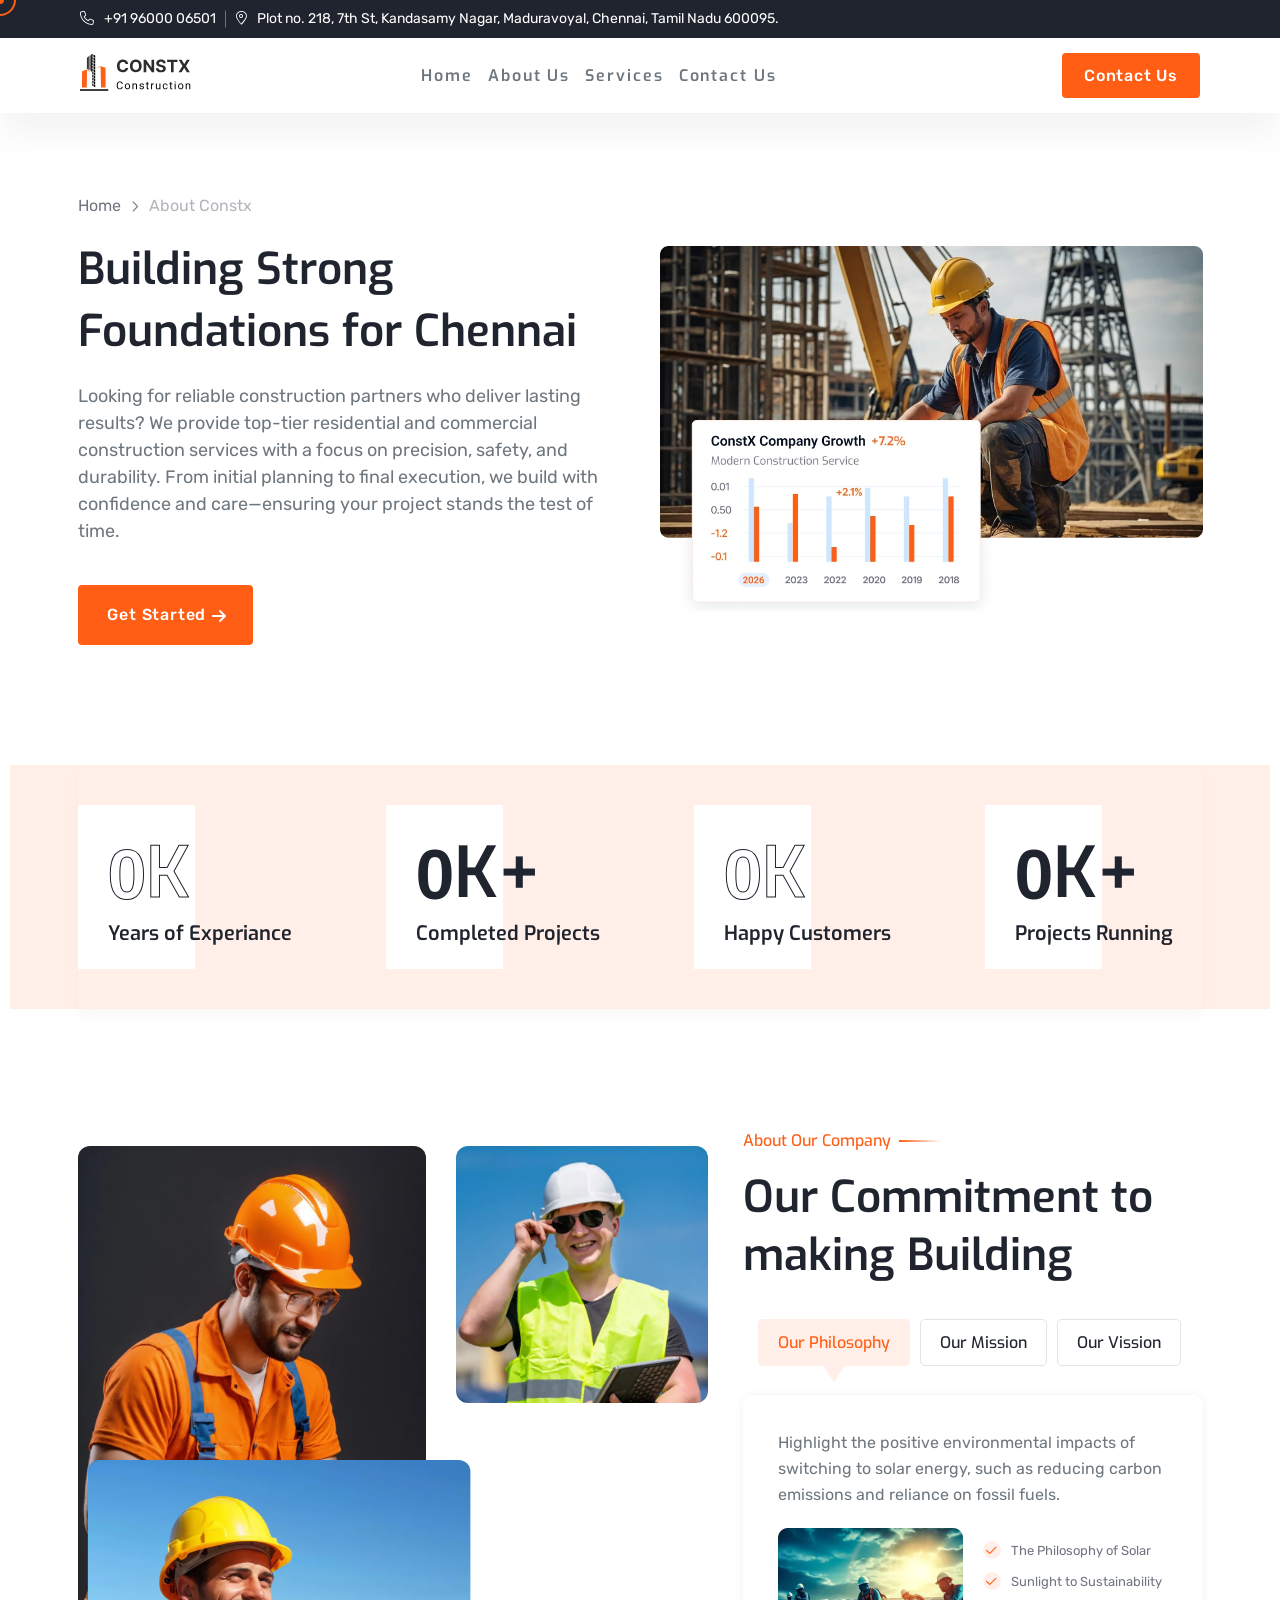
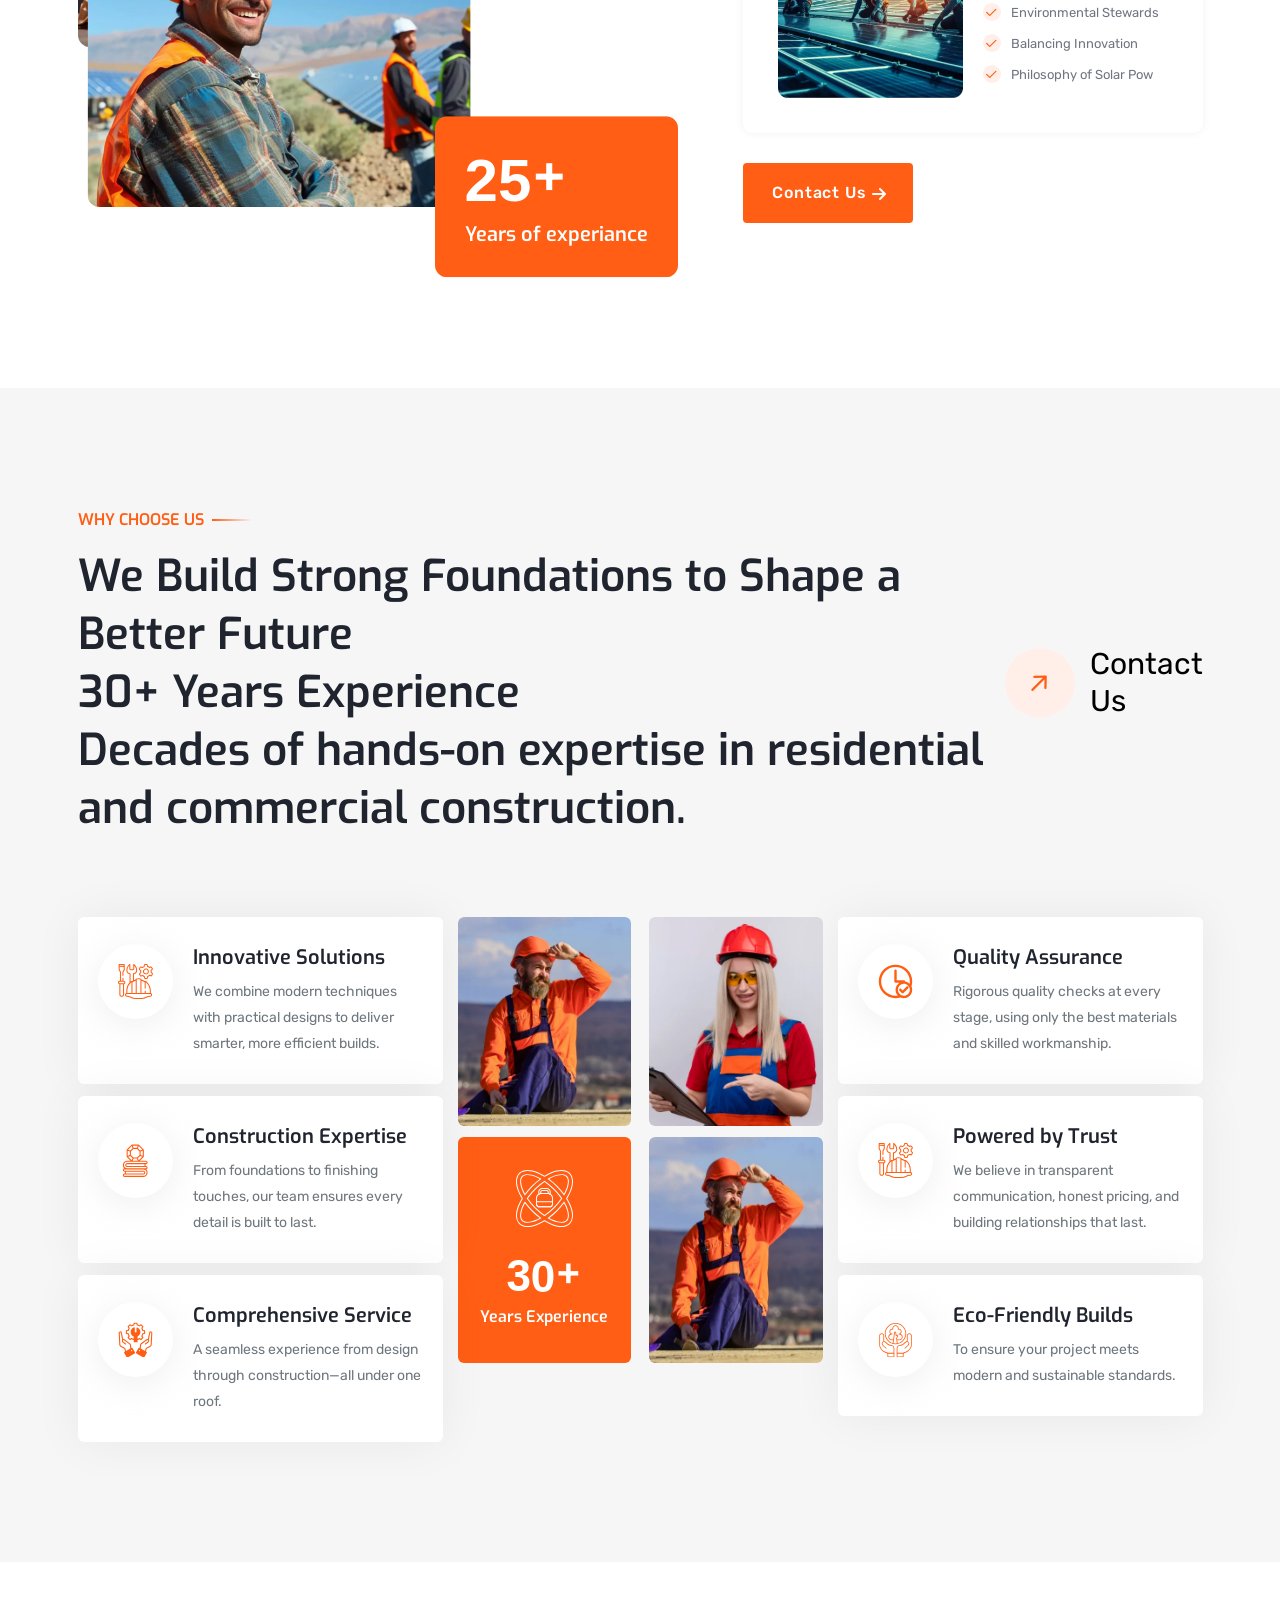
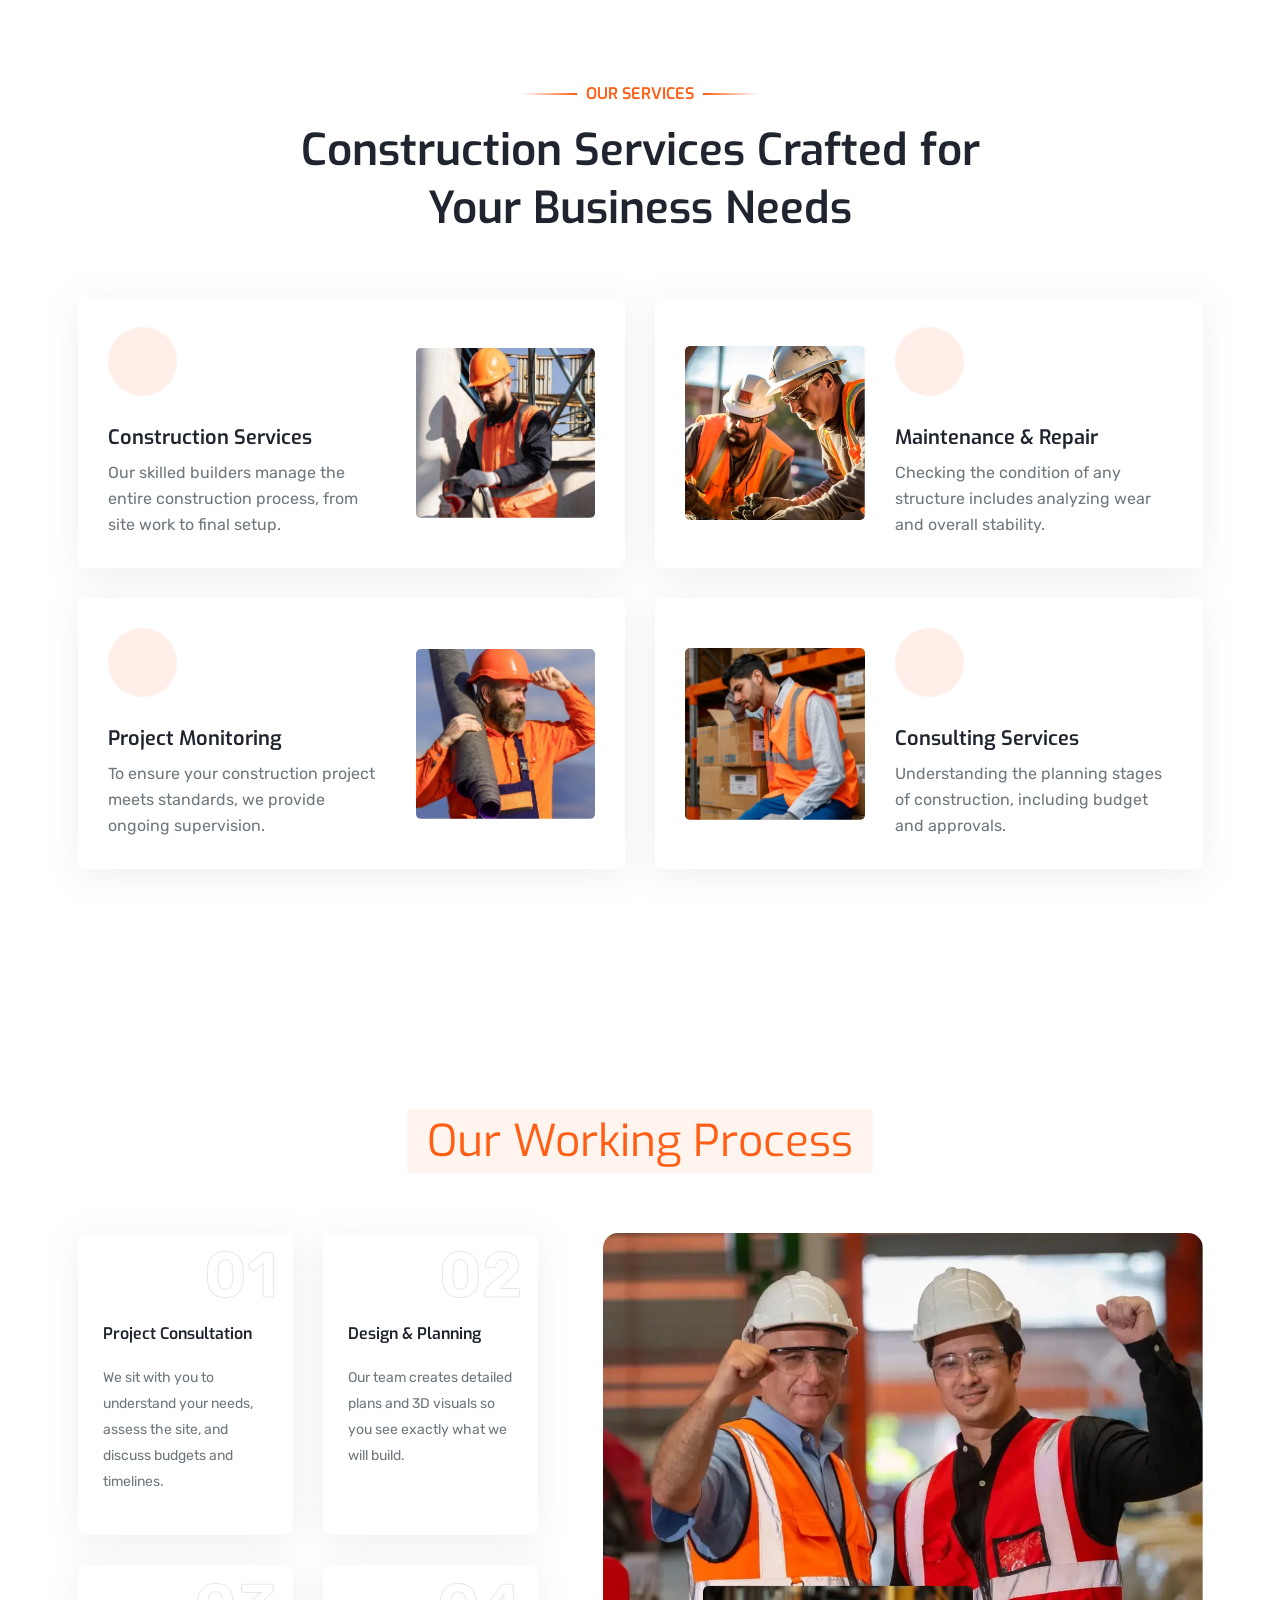
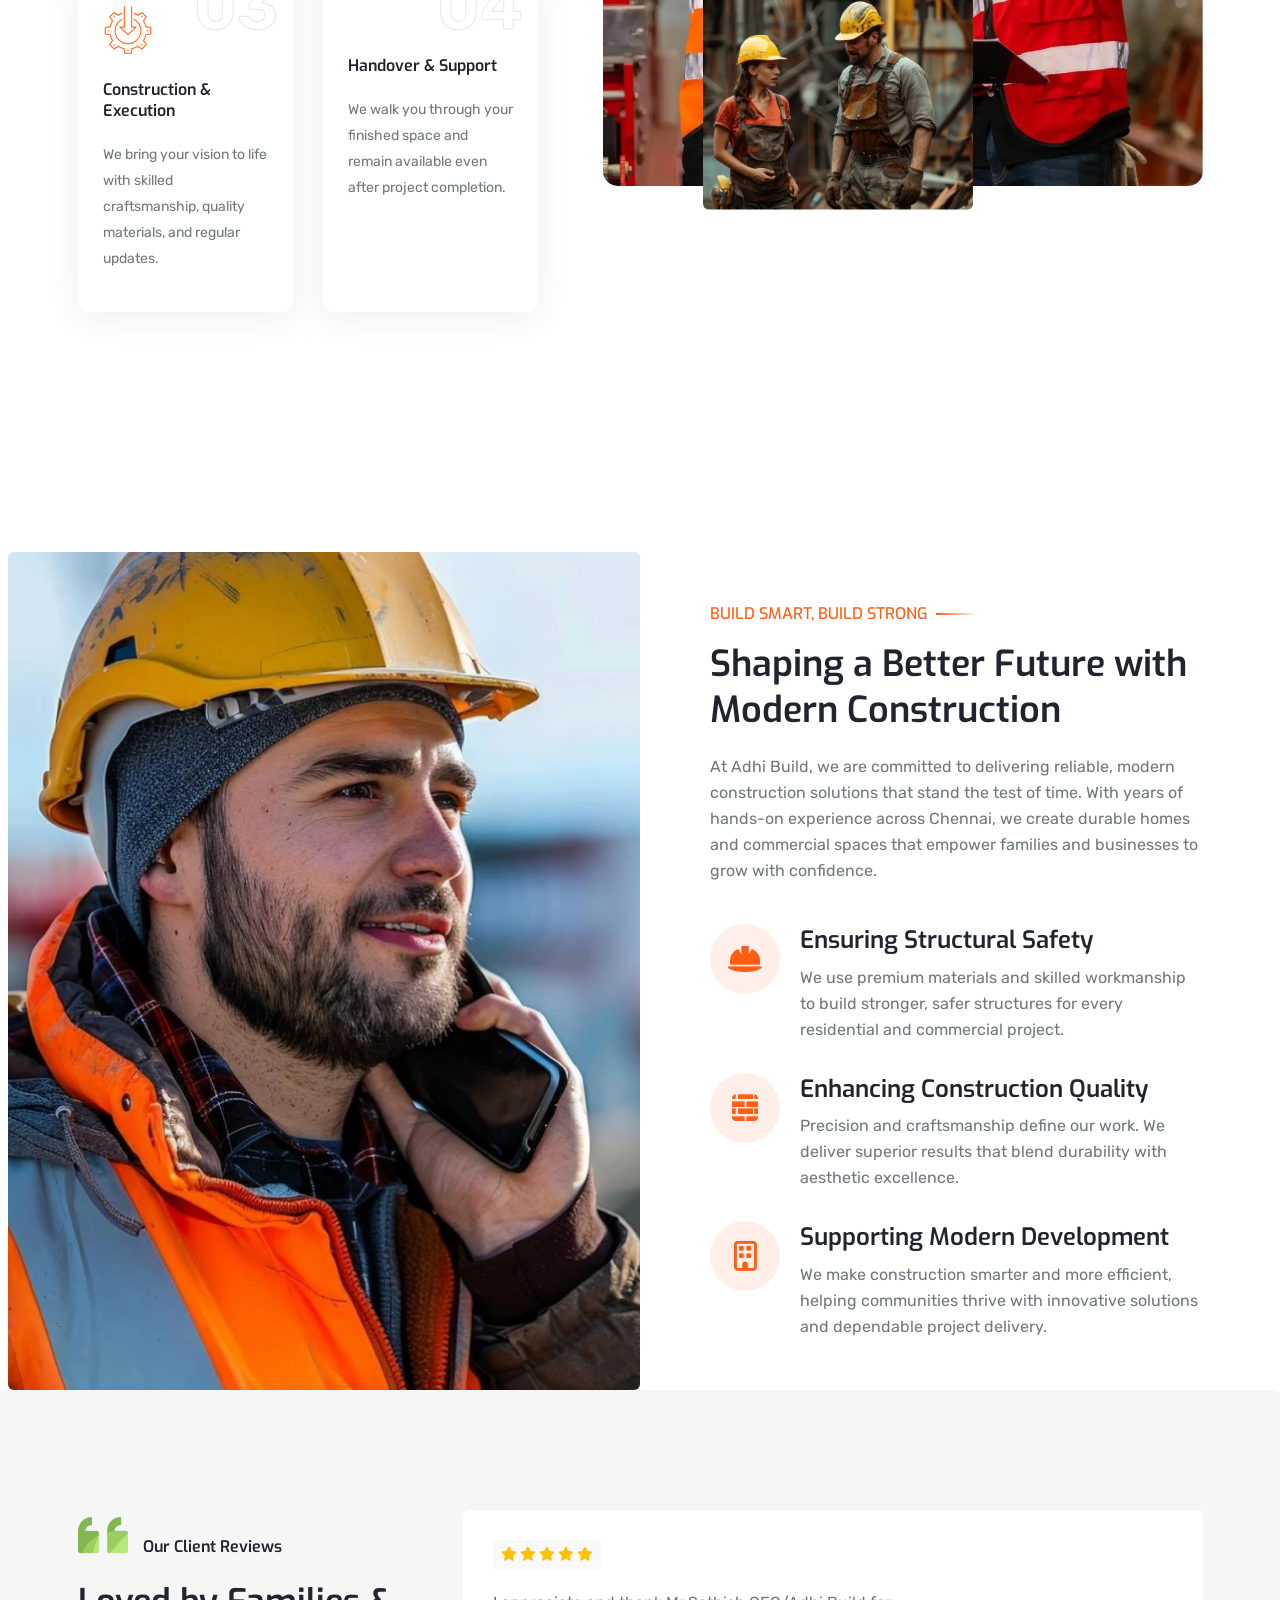
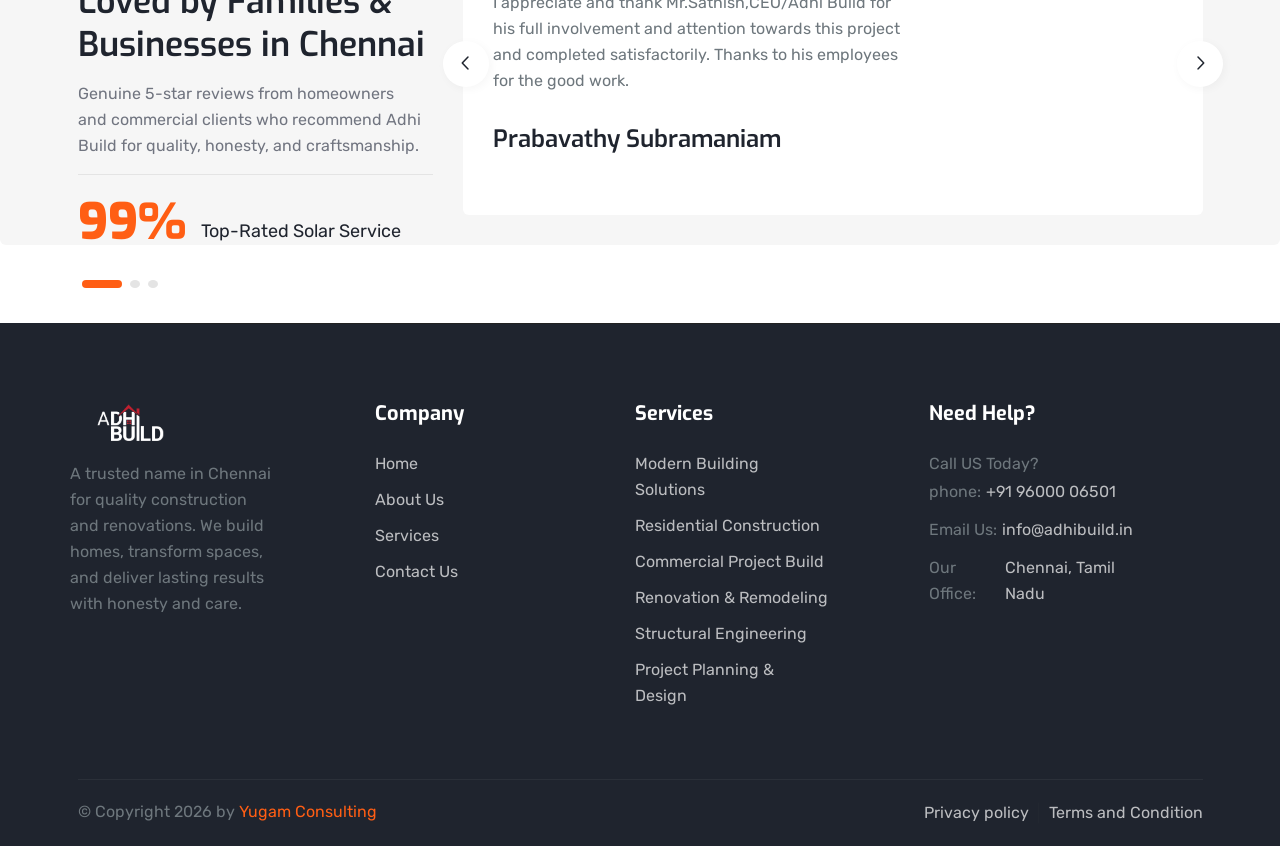
==== commit c55ae0a6: "Add files via upload" ====
--- a/about.html
+++ b/about.html
@@ -98,7 +98,7 @@
                     <div class="header-mid-one-wrapper wrapper-two">
                         <div class="logo-area shape-none">
                             <a href="index.html">
-                                <img src="assets/images/logo/02.svg" alt="logo">
+                                <img src="assets/images/logo/02.svg" height="50" width="120" alt="logo">
                             </a>
                         </div>
                             <div class="nav-area">
@@ -884,7 +884,7 @@
                             <div class="body one">
                                 <div class="logo mb--20">
                                     <a href="index.html">
-                                        <img src="assets/images/logo/01-w.svg" alt="" width="157"   height="49">
+                                        <img src="assets/images/logo/01-w.svg" alt="0" height="50" width="120">
                                     </a>
                                 </div>
                                 <p class="desc">
@@ -1005,6 +1005,135 @@
         </div>
     </div>
     <!-- tmp footer area end --> 
+	
+		
+	    <!-- side bar for desktop -->
+    <div id="side-bar" class="side-bar">
+        <button class="close-icon-menu" aria-label="close"><i class="far fa-times"></i></button>
+        <!-- inner menu area desktop start -->
+        <div class="inner-main-wrapper-desk d-none d-xl-block">
+            <div class="thumbnail">
+                <img src="assets/images/banner/04.webp" alt="elevate">
+            </div>
+            <div class="inner-content">
+                <h4 class="title">We Build Building and Great Constructive Homes.</h4>
+                <p class="disc">
+                    We successfully cope with tasks of varying complexity, provide long-term guarantees and regularly master new technologies.
+                </p>
+                <div class="footer">
+                    <h4 class="title">Got a project in mind?</h4>
+                    <a href="contact.html" class="tmp-btn btn-seconday">Let's talk</a>
+                </div>
+            </div>
+        </div>
+
+        <!-- mobile menu area start -->
+        <div class="mobile-menu d-block d-xl-none">
+            <nav class="nav-main mainmenu-nav mt--30">
+                <ul class="mainmenu" id="mobile-menu-active">
+                    <li>
+                        <a href="index.html" class="main">Home</a>
+                    </li>
+                    <li>
+                        <a href="about.html" class="main">About us</a>
+                    </li>
+                    <li">
+                        <a href="services.html" class="main">Services</a>
+                    </li>
+                    <!---<li>
+                        <a href="#" class="main">Project</a>
+                    </li>--->
+                    <li>
+                        <a href="contact.html" class="main">Contact Us</a>
+                    </li>
+                </ul>
+            </nav>
+
+            <div class="social-share-wrapper-1 mt--40">
+                <span class="short-title">Find With Us</span>
+                <ul class="social-stylle-one justify-content-start mt--10">
+                    <li><a href="#"><i class="fa-brands fa-facebook-f"></i></a></li>
+                    <li><a href="#"><i class="fa-brands fa-twitter"></i></a></li>
+                    <li><a href="#"><i class="fa-brands fa-instagram"></i></a></li>
+                    <li><a href="#"><i class="fa-brands fa-linkedin-in"></i></a></li>
+                    <li><a href="#"><i class="fa-brands fa-tiktok"></i></a></li>
+                </ul>
+            </div>
+
+
+        </div>
+        <!-- mobile menu area end -->
+    </div>
+
+    <!-- side bar for desktop -->
+	    <div id="side-bar2" class="side-bar side-bar2">
+        <!-- inner menu area desktop start -->
+        <div class="inner-main-wrapper-desk style-one-sidebar d-none d-lg-block">
+            <div class="header-area-wrapper">
+                <a href="index.html" class="logo">
+                    <img src="assets/images/logo/02.svg" height="50" width="120" alt="logo">
+                </a>
+                <a href="index.html" class="logo logo-yellow">
+                    <img src="assets/images/logo/01.svg" height="50" width="120" alt="logo">
+                </a>
+                <button class="close-icon-menu" aria-label="close"><i class="far fa-times"></i></button>
+            </div>
+            <div class="header-bottom-qhick-action">
+                <p class="disc">
+                    Constx is a Construction & Renovation company website You can customize all.
+                </p>
+                <div class="info-list-wrapper">
+                    <ul>
+                        <li><a href="#"><i class="fa-solid fa-phone"></i><span class="hover-moving-primary">+91 96000 06501</span></a></li>
+                        <li><a href="#"><i class="fa-regular fa-envelope"></i><span class="hover-moving-primary">info@adhibuild.in</span></a></li>
+                    </ul>
+                    <ul class="mt--20">
+                        <li><a href="#"><i class="fa-solid fa-location-crosshairs"></i><span class="hover-moving-primary">Plot no. 218, 7th St, Kandasamy Nagar, Maduravoyal, Chennai, Tamil Nadu 600095.</span></a></li>
+                        <li><a href="#"><i class="fa-regular fa-clock-three"></i>(Mon–Sat: 9:00–6:00)</a></li>
+                    </ul>
+                </div>
+
+                <nav class="side-bar-nav">
+                    <ul class="navbar-nav">
+        <div class="mobile-menu d-block d-xl-none">
+            <nav class="nav-main mainmenu-nav mt--30">
+                <ul class="mainmenu" id="mobile-menu-active">
+                    <li>
+                        <a href="index.html" class="main">Home</a>
+                    </li>
+                    <li>
+                        <a href="about.html" class="main">About us</a>
+                    </li>
+                    <li">
+                        <a href="services.html" class="main">Services</a>
+                    </li>
+                    <!---<li>
+                        <a href="#" class="main">Project</a>
+                    </li>--->
+                    <li>
+                        <a href="contact.html" class="main">Contact Us</a>
+                    </li>
+                </ul>
+            </nav>
+
+        </div>
+                    </ul>
+                </nav>
+
+                <div class="social-share-wrapper-1">
+                    <span class="short-title">Find With Us</span>
+                    <ul class="social-stylle-one justify-content-start mt--20">
+                        <li><a href="#"><i class="fa-brands fa-facebook-f"></i></a></li>
+                        <li><a href="#"><i class="fa-brands fa-twitter"></i></a></li>
+                        <li><a href="#"><i class="fa-brands fa-instagram"></i></a></li>
+                        <li><a href="#"><i class="fa-brands fa-linkedin-in"></i></a></li>
+                        <li><a href="#"><i class="fa-brands fa-tiktok"></i></a></li>
+                    </ul>
+                </div>
+
+            </div>
+        </div>
+    </div>
 
 
     <div class="mouse-cursor cursor-outer"></div>
